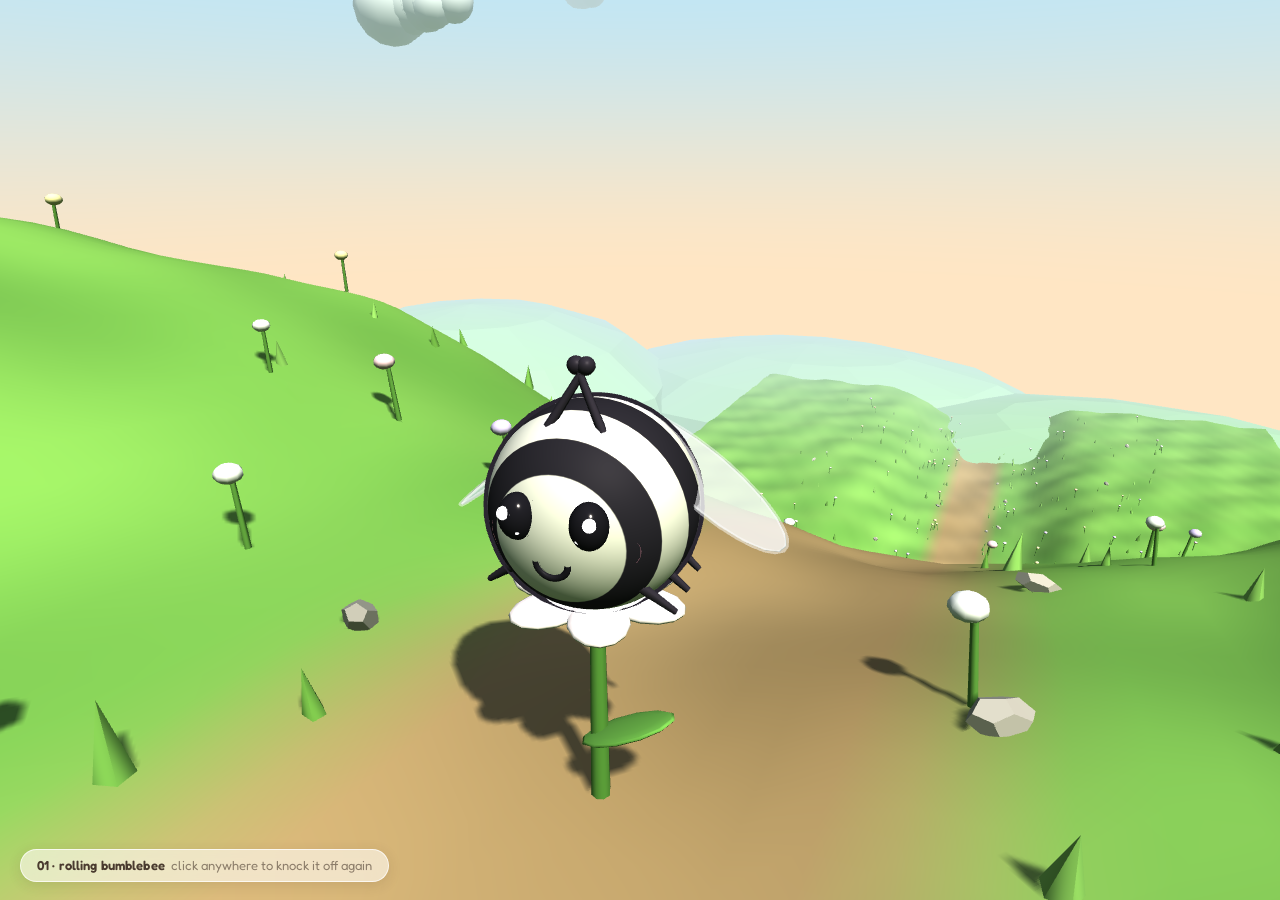
==== mohnatka.html @ faa37a9b "added extension" ====
<!doctype html>
<html lang="en">
<head>
<meta charset="utf-8">
<meta name="viewport" content="width=device-width,initial-scale=1">
<title>Rolling Bumblebee</title>
<link rel="stylesheet" href="https://fonts.googleapis.com/css2?family=Fredoka:wght@400;600&display=swap">
<style>
  /* one committed visual world: a sunny meadow. colours are fixed, not themed. */
  :root{
    --sky:#bfe6f6;
    --ink:#4a3b2f;          /* warm bark brown, biased to the meadow's palette */
    --panel:rgba(255,252,244,.62);
    --panel-edge:rgba(255,255,255,.75);
  }
  html,body{height:100%;}
  body{
    margin:0;background:var(--sky);overflow:hidden;
    font-family:"Fredoka",ui-rounded,"Avenir Next Rounded",system-ui,-apple-system,"Segoe UI",sans-serif;
  }
  #stage{position:fixed;inset:0;}
  canvas{display:block;width:100%;height:100%;}
  #fade{position:fixed;inset:0;background:var(--sky);opacity:0;pointer-events:none;}
  #caption{
    position:fixed;left:20px;bottom:18px;color:var(--ink);
    background:var(--panel);border:1px solid var(--panel-edge);
    -webkit-backdrop-filter:blur(8px);backdrop-filter:blur(8px);
    padding:9px 16px;border-radius:999px;font-size:13px;line-height:1;
    box-shadow:0 3px 14px rgba(60,45,30,.12);user-select:none;
  }
  #caption b{font-weight:600;letter-spacing:.01em;}
  #caption span{opacity:.6;font-weight:400;}
  @media (max-width:560px){
    #caption{font-size:11px;left:12px;bottom:12px;padding:7px 12px;}
    #caption span{display:none;}
  }
</style>
</head>
<body>


<div id="stage"></div>
<div id="fade"></div>
<div id="caption"><b>01 · rolling bumblebee</b> &nbsp;<span>click anywhere to knock it off again</span></div>

<script>/**
 * @license
 * Copyright 2010-2021 Three.js Authors
 * SPDX-License-Identifier: MIT
 */
!function(t,e){"object"==typeof exports&&"undefined"!=typeof module?e(exports):"function"==typeof define&&define.amd?define(["exports"],e):e((t="undefined"!=typeof globalThis?globalThis:t||self).THREE={})}(this,(function(t){"use strict";const e="128",n=100,i=300,r=301,s=302,a=303,o=304,l=306,c=307,h=1e3,u=1001,d=1002,p=1003,m=1004,f=1005,g=1006,v=1007,y=1008,x=1009,_=1012,w=1014,b=1015,M=1016,S=1020,T=1022,E=1023,A=1026,L=1027,R=33776,C=33777,P=33778,D=33779,I=35840,N=35841,B=35842,z=35843,F=37492,O=37496,H=2300,G=2301,U=2302,k=2400,V=2401,W=2402,j=2500,q=2501,X=3e3,Y=3001,Z=3007,J=3002,Q=3004,K=3005,$=3006,tt=7680,et=35044,nt=35048,it="300 es";class rt{addEventListener(t,e){void 0===this._listeners&&(this._listeners={});const n=this._listeners;void 0===n[t]&&(n[t]=[]),-1===n[t].indexOf(e)&&n[t].push(e)}hasEventListener(t,e){if(void 0===this._listeners)return!1;const n=this._listeners;return void 0!==n[t]&&-1!==n[t].indexOf(e)}removeEventListener(t,e){if(void 0===this._listeners)return;const n=this._listeners[t];if(void 0!==n){const t=n.indexOf(e);-1!==t&&n.splice(t,1)}}dispatchEvent(t){if(void 0===this._listeners)return;const e=this._listeners[t.type];if(void 0!==e){t.target=this;const n=e.slice(0);for(let e=0,i=n.length;e<i;e++)n[e].call(this,t);t.target=null}}}const st=[];for(let t=0;t<256;t++)st[t]=(t<16?"0":"")+t.toString(16);let at=1234567;const ot=Math.PI/180,lt=180/Math.PI;function ct(){const t=4294967295*Math.random()|0,e=4294967295*Math.random()|0,n=4294967295*Math.random()|0,i=4294967295*Math.random()|0;return(st[255&t]+st[t>>8&255]+st[t>>16&255]+st[t>>24&255]+"-"+st[255&e]+st[e>>8&255]+"-"+st[e>>16&15|64]+st[e>>24&255]+"-"+st[63&n|128]+st[n>>8&255]+"-"+st[n>>16&255]+st[n>>24&255]+st[255&i]+st[i>>8&255]+st[i>>16&255]+st[i>>24&255]).toUpperCase()}function ht(t,e,n){return Math.max(e,Math.min(n,t))}function ut(t,e){return(t%e+e)%e}function dt(t,e,n){return(1-n)*t+n*e}function pt(t){return 0==(t&t-1)&&0!==t}function mt(t){return Math.pow(2,Math.ceil(Math.log(t)/Math.LN2))}function ft(t){return Math.pow(2,Math.floor(Math.log(t)/Math.LN2))}var gt=Object.freeze({__proto__:null,DEG2RAD:ot,RAD2DEG:lt,generateUUID:ct,clamp:ht,euclideanModulo:ut,mapLinear:function(t,e,n,i,r){return i+(t-e)*(r-i)/(n-e)},inverseLerp:function(t,e,n){return t!==e?(n-t)/(e-t):0},lerp:dt,damp:function(t,e,n,i){return dt(t,e,1-Math.exp(-n*i))},pingpong:function(t,e=1){return e-Math.abs(ut(t,2*e)-e)},smoothstep:function(t,e,n){return t<=e?0:t>=n?1:(t=(t-e)/(n-e))*t*(3-2*t)},smootherstep:function(t,e,n){return t<=e?0:t>=n?1:(t=(t-e)/(n-e))*t*t*(t*(6*t-15)+10)},randInt:function(t,e){return t+Math.floor(Math.random()*(e-t+1))},randFloat:function(t,e){return t+Math.random()*(e-t)},randFloatSpread:function(t){return t*(.5-Math.random())},seededRandom:function(t){return void 0!==t&&(at=t%2147483647),at=16807*at%2147483647,(at-1)/2147483646},degToRad:function(t){return t*ot},radToDeg:function(t){return t*lt},isPowerOfTwo:pt,ceilPowerOfTwo:mt,floorPowerOfTwo:ft,setQuaternionFromProperEuler:function(t,e,n,i,r){const s=Math.cos,a=Math.sin,o=s(n/2),l=a(n/2),c=s((e+i)/2),h=a((e+i)/2),u=s((e-i)/2),d=a((e-i)/2),p=s((i-e)/2),m=a((i-e)/2);switch(r){case"XYX":t.set(o*h,l*u,l*d,o*c);break;case"YZY":t.set(l*d,o*h,l*u,o*c);break;case"ZXZ":t.set(l*u,l*d,o*h,o*c);break;case"XZX":t.set(o*h,l*m,l*p,o*c);break;case"YXY":t.set(l*p,o*h,l*m,o*c);break;case"ZYZ":t.set(l*m,l*p,o*h,o*c);break;default:console.warn("THREE.MathUtils: .setQuaternionFromProperEuler() encountered an unknown order: "+r)}}});class vt{constructor(t=0,e=0){this.x=t,this.y=e}get width(){return this.x}set width(t){this.x=t}get height(){return this.y}set height(t){this.y=t}set(t,e){return this.x=t,this.y=e,this}setScalar(t){return this.x=t,this.y=t,this}setX(t){return this.x=t,this}setY(t){return this.y=t,this}setComponent(t,e){switch(t){case 0:this.x=e;break;case 1:this.y=e;break;default:throw new Error("index is out of range: "+t)}return this}getComponent(t){switch(t){case 0:return this.x;case 1:return this.y;default:throw new Error("index is out of range: "+t)}}clone(){return new this.constructor(this.x,this.y)}copy(t){return this.x=t.x,this.y=t.y,this}add(t,e){return void 0!==e?(console.warn("THREE.Vector2: .add() now only accepts one argument. Use .addVectors( a, b ) instead."),this.addVectors(t,e)):(this.x+=t.x,this.y+=t.y,this)}addScalar(t){return this.x+=t,this.y+=t,this}addVectors(t,e){return this.x=t.x+e.x,this.y=t.y+e.y,this}addScaledVector(t,e){return this.x+=t.x*e,this.y+=t.y*e,this}sub(t,e){return void 0!==e?(console.warn("THREE.Vector2: .sub() now only accepts one argument. Use .subVectors( a, b ) instead."),this.subVectors(t,e)):(this.x-=t.x,this.y-=t.y,this)}subScalar(t){return this.x-=t,this.y-=t,this}subVectors(t,e){return this.x=t.x-e.x,this.y=t.y-e.y,this}multiply(t){return this.x*=t.x,this.y*=t.y,this}multiplyScalar(t){return this.x*=t,this.y*=t,this}divide(t){return this.x/=t.x,this.y/=t.y,this}divideScalar(t){return this.multiplyScalar(1/t)}applyMatrix3(t){const e=this.x,n=this.y,i=t.elements;return this.x=i[0]*e+i[3]*n+i[6],this.y=i[1]*e+i[4]*n+i[7],this}min(t){return this.x=Math.min(this.x,t.x),this.y=Math.min(this.y,t.y),this}max(t){return this.x=Math.max(this.x,t.x),this.y=Math.max(this.y,t.y),this}clamp(t,e){return this.x=Math.max(t.x,Math.min(e.x,this.x)),this.y=Math.max(t.y,Math.min(e.y,this.y)),this}clampScalar(t,e){return this.x=Math.max(t,Math.min(e,this.x)),this.y=Math.max(t,Math.min(e,this.y)),this}clampLength(t,e){const n=this.length();return this.divideScalar(n||1).multiplyScalar(Math.max(t,Math.min(e,n)))}floor(){return this.x=Math.floor(this.x),this.y=Math.floor(this.y),this}ceil(){return this.x=Math.ceil(this.x),this.y=Math.ceil(this.y),this}round(){return this.x=Math.round(this.x),this.y=Math.round(this.y),this}roundToZero(){return this.x=this.x<0?Math.ceil(this.x):Math.floor(this.x),this.y=this.y<0?Math.ceil(this.y):Math.floor(this.y),this}negate(){return this.x=-this.x,this.y=-this.y,this}dot(t){return this.x*t.x+this.y*t.y}cross(t){return this.x*t.y-this.y*t.x}lengthSq(){return this.x*this.x+this.y*this.y}length(){return Math.sqrt(this.x*this.x+this.y*this.y)}manhattanLength(){return Math.abs(this.x)+Math.abs(this.y)}normalize(){return this.divideScalar(this.length()||1)}angle(){return Math.atan2(-this.y,-this.x)+Math.PI}distanceTo(t){return Math.sqrt(this.distanceToSquared(t))}distanceToSquared(t){const e=this.x-t.x,n=this.y-t.y;return e*e+n*n}manhattanDistanceTo(t){return Math.abs(this.x-t.x)+Math.abs(this.y-t.y)}setLength(t){return this.normalize().multiplyScalar(t)}lerp(t,e){return this.x+=(t.x-this.x)*e,this.y+=(t.y-this.y)*e,this}lerpVectors(t,e,n){return this.x=t.x+(e.x-t.x)*n,this.y=t.y+(e.y-t.y)*n,this}equals(t){return t.x===this.x&&t.y===this.y}fromArray(t,e=0){return this.x=t[e],this.y=t[e+1],this}toArray(t=[],e=0){return t[e]=this.x,t[e+1]=this.y,t}fromBufferAttribute(t,e,n){return void 0!==n&&console.warn("THREE.Vector2: offset has been removed from .fromBufferAttribute()."),this.x=t.getX(e),this.y=t.getY(e),this}rotateAround(t,e){const n=Math.cos(e),i=Math.sin(e),r=this.x-t.x,s=this.y-t.y;return this.x=r*n-s*i+t.x,this.y=r*i+s*n+t.y,this}random(){return this.x=Math.random(),this.y=Math.random(),this}}vt.prototype.isVector2=!0;class yt{constructor(){this.elements=[1,0,0,0,1,0,0,0,1],arguments.length>0&&console.error("THREE.Matrix3: the constructor no longer reads arguments. use .set() instead.")}set(t,e,n,i,r,s,a,o,l){const c=this.elements;return c[0]=t,c[1]=i,c[2]=a,c[3]=e,c[4]=r,c[5]=o,c[6]=n,c[7]=s,c[8]=l,this}identity(){return this.set(1,0,0,0,1,0,0,0,1),this}copy(t){const e=this.elements,n=t.elements;return e[0]=n[0],e[1]=n[1],e[2]=n[2],e[3]=n[3],e[4]=n[4],e[5]=n[5],e[6]=n[6],e[7]=n[7],e[8]=n[8],this}extractBasis(t,e,n){return t.setFromMatrix3Column(this,0),e.setFromMatrix3Column(this,1),n.setFromMatrix3Column(this,2),this}setFromMatrix4(t){const e=t.elements;return this.set(e[0],e[4],e[8],e[1],e[5],e[9],e[2],e[6],e[10]),this}multiply(t){return this.multiplyMatrices(this,t)}premultiply(t){return this.multiplyMatrices(t,this)}multiplyMatrices(t,e){const n=t.elements,i=e.elements,r=this.elements,s=n[0],a=n[3],o=n[6],l=n[1],c=n[4],h=n[7],u=n[2],d=n[5],p=n[8],m=i[0],f=i[3],g=i[6],v=i[1],y=i[4],x=i[7],_=i[2],w=i[5],b=i[8];return r[0]=s*m+a*v+o*_,r[3]=s*f+a*y+o*w,r[6]=s*g+a*x+o*b,r[1]=l*m+c*v+h*_,r[4]=l*f+c*y+h*w,r[7]=l*g+c*x+h*b,r[2]=u*m+d*v+p*_,r[5]=u*f+d*y+p*w,r[8]=u*g+d*x+p*b,this}multiplyScalar(t){const e=this.elements;return e[0]*=t,e[3]*=t,e[6]*=t,e[1]*=t,e[4]*=t,e[7]*=t,e[2]*=t,e[5]*=t,e[8]*=t,this}determinant(){const t=this.elements,e=t[0],n=t[1],i=t[2],r=t[3],s=t[4],a=t[5],o=t[6],l=t[7],c=t[8];return e*s*c-e*a*l-n*r*c+n*a*o+i*r*l-i*s*o}invert(){const t=this.elements,e=t[0],n=t[1],i=t[2],r=t[3],s=t[4],a=t[5],o=t[6],l=t[7],c=t[8],h=c*s-a*l,u=a*o-c*r,d=l*r-s*o,p=e*h+n*u+i*d;if(0===p)return this.set(0,0,0,0,0,0,0,0,0);const m=1/p;return t[0]=h*m,t[1]=(i*l-c*n)*m,t[2]=(a*n-i*s)*m,t[3]=u*m,t[4]=(c*e-i*o)*m,t[5]=(i*r-a*e)*m,t[6]=d*m,t[7]=(n*o-l*e)*m,t[8]=(s*e-n*r)*m,this}transpose(){let t;const e=this.elements;return t=e[1],e[1]=e[3],e[3]=t,t=e[2],e[2]=e[6],e[6]=t,t=e[5],e[5]=e[7],e[7]=t,this}getNormalMatrix(t){return this.setFromMatrix4(t).invert().transpose()}transposeIntoArray(t){const e=this.elements;return t[0]=e[0],t[1]=e[3],t[2]=e[6],t[3]=e[1],t[4]=e[4],t[5]=e[7],t[6]=e[2],t[7]=e[5],t[8]=e[8],this}setUvTransform(t,e,n,i,r,s,a){const o=Math.cos(r),l=Math.sin(r);return this.set(n*o,n*l,-n*(o*s+l*a)+s+t,-i*l,i*o,-i*(-l*s+o*a)+a+e,0,0,1),this}scale(t,e){const n=this.elements;return n[0]*=t,n[3]*=t,n[6]*=t,n[1]*=e,n[4]*=e,n[7]*=e,this}rotate(t){const e=Math.cos(t),n=Math.sin(t),i=this.elements,r=i[0],s=i[3],a=i[6],o=i[1],l=i[4],c=i[7];return i[0]=e*r+n*o,i[3]=e*s+n*l,i[6]=e*a+n*c,i[1]=-n*r+e*o,i[4]=-n*s+e*l,i[7]=-n*a+e*c,this}translate(t,e){const n=this.elements;return n[0]+=t*n[2],n[3]+=t*n[5],n[6]+=t*n[8],n[1]+=e*n[2],n[4]+=e*n[5],n[7]+=e*n[8],this}equals(t){const e=this.elements,n=t.elements;for(let t=0;t<9;t++)if(e[t]!==n[t])return!1;return!0}fromArray(t,e=0){for(let n=0;n<9;n++)this.elements[n]=t[n+e];return this}toArray(t=[],e=0){const n=this.elements;return t[e]=n[0],t[e+1]=n[1],t[e+2]=n[2],t[e+3]=n[3],t[e+4]=n[4],t[e+5]=n[5],t[e+6]=n[6],t[e+7]=n[7],t[e+8]=n[8],t}clone(){return(new this.constructor).fromArray(this.elements)}}let xt;yt.prototype.isMatrix3=!0;class _t{static getDataURL(t){if(/^data:/i.test(t.src))return t.src;if("undefined"==typeof HTMLCanvasElement)return t.src;let e;if(t instanceof HTMLCanvasElement)e=t;else{void 0===xt&&(xt=document.createElementNS("http://www.w3.org/1999/xhtml","canvas")),xt.width=t.width,xt.height=t.height;const n=xt.getContext("2d");t instanceof ImageData?n.putImageData(t,0,0):n.drawImage(t,0,0,t.width,t.height),e=xt}return e.width>2048||e.height>2048?(console.warn("THREE.ImageUtils.getDataURL: Image converted to jpg for performance reasons",t),e.toDataURL("image/jpeg",.6)):e.toDataURL("image/png")}}let wt=0;class bt extends rt{constructor(t=bt.DEFAULT_IMAGE,e=bt.DEFAULT_MAPPING,n=1001,i=1001,r=1006,s=1008,a=1023,o=1009,l=1,c=3e3){super(),Object.defineProperty(this,"id",{value:wt++}),this.uuid=ct(),this.name="",this.image=t,this.mipmaps=[],this.mapping=e,this.wrapS=n,this.wrapT=i,this.magFilter=r,this.minFilter=s,this.anisotropy=l,this.format=a,this.internalFormat=null,this.type=o,this.offset=new vt(0,0),this.repeat=new vt(1,1),this.center=new vt(0,0),this.rotation=0,this.matrixAutoUpdate=!0,this.matrix=new yt,this.generateMipmaps=!0,this.premultiplyAlpha=!1,this.flipY=!0,this.unpackAlignment=4,this.encoding=c,this.version=0,this.onUpdate=null}updateMatrix(){this.matrix.setUvTransform(this.offset.x,this.offset.y,this.repeat.x,this.repeat.y,this.rotation,this.center.x,this.center.y)}clone(){return(new this.constructor).copy(this)}copy(t){return this.name=t.name,this.image=t.image,this.mipmaps=t.mipmaps.slice(0),this.mapping=t.mapping,this.wrapS=t.wrapS,this.wrapT=t.wrapT,this.magFilter=t.magFilter,this.minFilter=t.minFilter,this.anisotropy=t.anisotropy,this.format=t.format,this.internalFormat=t.internalFormat,this.type=t.type,this.offset.copy(t.offset),this.repeat.copy(t.repeat),this.center.copy(t.center),this.rotation=t.rotation,this.matrixAutoUpdate=t.matrixAutoUpdate,this.matrix.copy(t.matrix),this.generateMipmaps=t.generateMipmaps,this.premultiplyAlpha=t.premultiplyAlpha,this.flipY=t.flipY,this.unpackAlignment=t.unpackAlignment,this.encoding=t.encoding,this}toJSON(t){const e=void 0===t||"string"==typeof t;if(!e&&void 0!==t.textures[this.uuid])return t.textures[this.uuid];const n={metadata:{version:4.5,type:"Texture",generator:"Texture.toJSON"},uuid:this.uuid,name:this.name,mapping:this.mapping,repeat:[this.repeat.x,this.repeat.y],offset:[this.offset.x,this.offset.y],center:[this.center.x,this.center.y],rotation:this.rotation,wrap:[this.wrapS,this.wrapT],format:this.format,type:this.type,encoding:this.encoding,minFilter:this.minFilter,magFilter:this.magFilter,anisotropy:this.anisotropy,flipY:this.flipY,premultiplyAlpha:this.premultiplyAlpha,unpackAlignment:this.unpackAlignment};if(void 0!==this.image){const i=this.image;if(void 0===i.uuid&&(i.uuid=ct()),!e&&void 0===t.images[i.uuid]){let e;if(Array.isArray(i)){e=[];for(let t=0,n=i.length;t<n;t++)i[t].isDataTexture?e.push(Mt(i[t].image)):e.push(Mt(i[t]))}else e=Mt(i);t.images[i.uuid]={uuid:i.uuid,url:e}}n.image=i.uuid}return e||(t.textures[this.uuid]=n),n}dispose(){this.dispatchEvent({type:"dispose"})}transformUv(t){if(this.mapping!==i)return t;if(t.applyMatrix3(this.matrix),t.x<0||t.x>1)switch(this.wrapS){case h:t.x=t.x-Math.floor(t.x);break;case u:t.x=t.x<0?0:1;break;case d:1===Math.abs(Math.floor(t.x)%2)?t.x=Math.ceil(t.x)-t.x:t.x=t.x-Math.floor(t.x)}if(t.y<0||t.y>1)switch(this.wrapT){case h:t.y=t.y-Math.floor(t.y);break;case u:t.y=t.y<0?0:1;break;case d:1===Math.abs(Math.floor(t.y)%2)?t.y=Math.ceil(t.y)-t.y:t.y=t.y-Math.floor(t.y)}return this.flipY&&(t.y=1-t.y),t}set needsUpdate(t){!0===t&&this.version++}}function Mt(t){return"undefined"!=typeof HTMLImageElement&&t instanceof HTMLImageElement||"undefined"!=typeof HTMLCanvasElement&&t instanceof HTMLCanvasElement||"undefined"!=typeof ImageBitmap&&t instanceof ImageBitmap?_t.getDataURL(t):t.data?{data:Array.prototype.slice.call(t.data),width:t.width,height:t.height,type:t.data.constructor.name}:(console.warn("THREE.Texture: Unable to serialize Texture."),{})}bt.DEFAULT_IMAGE=void 0,bt.DEFAULT_MAPPING=i,bt.prototype.isTexture=!0;class St{constructor(t=0,e=0,n=0,i=1){this.x=t,this.y=e,this.z=n,this.w=i}get width(){return this.z}set width(t){this.z=t}get height(){return this.w}set height(t){this.w=t}set(t,e,n,i){return this.x=t,this.y=e,this.z=n,this.w=i,this}setScalar(t){return this.x=t,this.y=t,this.z=t,this.w=t,this}setX(t){return this.x=t,this}setY(t){return this.y=t,this}setZ(t){return this.z=t,this}setW(t){return this.w=t,this}setComponent(t,e){switch(t){case 0:this.x=e;break;case 1:this.y=e;break;case 2:this.z=e;break;case 3:this.w=e;break;default:throw new Error("index is out of range: "+t)}return this}getComponent(t){switch(t){case 0:return this.x;case 1:return this.y;case 2:return this.z;case 3:return this.w;default:throw new Error("index is out of range: "+t)}}clone(){return new this.constructor(this.x,this.y,this.z,this.w)}copy(t){return this.x=t.x,this.y=t.y,this.z=t.z,this.w=void 0!==t.w?t.w:1,this}add(t,e){return void 0!==e?(console.warn("THREE.Vector4: .add() now only accepts one argument. Use .addVectors( a, b ) instead."),this.addVectors(t,e)):(this.x+=t.x,this.y+=t.y,this.z+=t.z,this.w+=t.w,this)}addScalar(t){return this.x+=t,this.y+=t,this.z+=t,this.w+=t,this}addVectors(t,e){return this.x=t.x+e.x,this.y=t.y+e.y,this.z=t.z+e.z,this.w=t.w+e.w,this}addScaledVector(t,e){return this.x+=t.x*e,this.y+=t.y*e,this.z+=t.z*e,this.w+=t.w*e,this}sub(t,e){return void 0!==e?(console.warn("THREE.Vector4: .sub() now only accepts one argument. Use .subVectors( a, b ) instead."),this.subVectors(t,e)):(this.x-=t.x,this.y-=t.y,this.z-=t.z,this.w-=t.w,this)}subScalar(t){return this.x-=t,this.y-=t,this.z-=t,this.w-=t,this}subVectors(t,e){return this.x=t.x-e.x,this.y=t.y-e.y,this.z=t.z-e.z,this.w=t.w-e.w,this}multiply(t){return this.x*=t.x,this.y*=t.y,this.z*=t.z,this.w*=t.w,this}multiplyScalar(t){return this.x*=t,this.y*=t,this.z*=t,this.w*=t,this}applyMatrix4(t){const e=this.x,n=this.y,i=this.z,r=this.w,s=t.elements;return this.x=s[0]*e+s[4]*n+s[8]*i+s[12]*r,this.y=s[1]*e+s[5]*n+s[9]*i+s[13]*r,this.z=s[2]*e+s[6]*n+s[10]*i+s[14]*r,this.w=s[3]*e+s[7]*n+s[11]*i+s[15]*r,this}divideScalar(t){return this.multiplyScalar(1/t)}setAxisAngleFromQuaternion(t){this.w=2*Math.acos(t.w);const e=Math.sqrt(1-t.w*t.w);return e<1e-4?(this.x=1,this.y=0,this.z=0):(this.x=t.x/e,this.y=t.y/e,this.z=t.z/e),this}setAxisAngleFromRotationMatrix(t){let e,n,i,r;const s=.01,a=.1,o=t.elements,l=o[0],c=o[4],h=o[8],u=o[1],d=o[5],p=o[9],m=o[2],f=o[6],g=o[10];if(Math.abs(c-u)<s&&Math.abs(h-m)<s&&Math.abs(p-f)<s){if(Math.abs(c+u)<a&&Math.abs(h+m)<a&&Math.abs(p+f)<a&&Math.abs(l+d+g-3)<a)return this.set(1,0,0,0),this;e=Math.PI;const t=(l+1)/2,o=(d+1)/2,v=(g+1)/2,y=(c+u)/4,x=(h+m)/4,_=(p+f)/4;return t>o&&t>v?t<s?(n=0,i=.707106781,r=.707106781):(n=Math.sqrt(t),i=y/n,r=x/n):o>v?o<s?(n=.707106781,i=0,r=.707106781):(i=Math.sqrt(o),n=y/i,r=_/i):v<s?(n=.707106781,i=.707106781,r=0):(r=Math.sqrt(v),n=x/r,i=_/r),this.set(n,i,r,e),this}let v=Math.sqrt((f-p)*(f-p)+(h-m)*(h-m)+(u-c)*(u-c));return Math.abs(v)<.001&&(v=1),this.x=(f-p)/v,this.y=(h-m)/v,this.z=(u-c)/v,this.w=Math.acos((l+d+g-1)/2),this}min(t){return this.x=Math.min(this.x,t.x),this.y=Math.min(this.y,t.y),this.z=Math.min(this.z,t.z),this.w=Math.min(this.w,t.w),this}max(t){return this.x=Math.max(this.x,t.x),this.y=Math.max(this.y,t.y),this.z=Math.max(this.z,t.z),this.w=Math.max(this.w,t.w),this}clamp(t,e){return this.x=Math.max(t.x,Math.min(e.x,this.x)),this.y=Math.max(t.y,Math.min(e.y,this.y)),this.z=Math.max(t.z,Math.min(e.z,this.z)),this.w=Math.max(t.w,Math.min(e.w,this.w)),this}clampScalar(t,e){return this.x=Math.max(t,Math.min(e,this.x)),this.y=Math.max(t,Math.min(e,this.y)),this.z=Math.max(t,Math.min(e,this.z)),this.w=Math.max(t,Math.min(e,this.w)),this}clampLength(t,e){const n=this.length();return this.divideScalar(n||1).multiplyScalar(Math.max(t,Math.min(e,n)))}floor(){return this.x=Math.floor(this.x),this.y=Math.floor(this.y),this.z=Math.floor(this.z),this.w=Math.floor(this.w),this}ceil(){return this.x=Math.ceil(this.x),this.y=Math.ceil(this.y),this.z=Math.ceil(this.z),this.w=Math.ceil(this.w),this}round(){return this.x=Math.round(this.x),this.y=Math.round(this.y),this.z=Math.round(this.z),this.w=Math.round(this.w),this}roundToZero(){return this.x=this.x<0?Math.ceil(this.x):Math.floor(this.x),this.y=this.y<0?Math.ceil(this.y):Math.floor(this.y),this.z=this.z<0?Math.ceil(this.z):Math.floor(this.z),this.w=this.w<0?Math.ceil(this.w):Math.floor(this.w),this}negate(){return this.x=-this.x,this.y=-this.y,this.z=-this.z,this.w=-this.w,this}dot(t){return this.x*t.x+this.y*t.y+this.z*t.z+this.w*t.w}lengthSq(){return this.x*this.x+this.y*this.y+this.z*this.z+this.w*this.w}length(){return Math.sqrt(this.x*this.x+this.y*this.y+this.z*this.z+this.w*this.w)}manhattanLength(){return Math.abs(this.x)+Math.abs(this.y)+Math.abs(this.z)+Math.abs(this.w)}normalize(){return this.divideScalar(this.length()||1)}setLength(t){return this.normalize().multiplyScalar(t)}lerp(t,e){return this.x+=(t.x-this.x)*e,this.y+=(t.y-this.y)*e,this.z+=(t.z-this.z)*e,this.w+=(t.w-this.w)*e,this}lerpVectors(t,e,n){return this.x=t.x+(e.x-t.x)*n,this.y=t.y+(e.y-t.y)*n,this.z=t.z+(e.z-t.z)*n,this.w=t.w+(e.w-t.w)*n,this}equals(t){return t.x===this.x&&t.y===this.y&&t.z===this.z&&t.w===this.w}fromArray(t,e=0){return this.x=t[e],this.y=t[e+1],this.z=t[e+2],this.w=t[e+3],this}toArray(t=[],e=0){return t[e]=this.x,t[e+1]=this.y,t[e+2]=this.z,t[e+3]=this.w,t}fromBufferAttribute(t,e,n){return void 0!==n&&console.warn("THREE.Vector4: offset has been removed from .fromBufferAttribute()."),this.x=t.getX(e),this.y=t.getY(e),this.z=t.getZ(e),this.w=t.getW(e),this}random(){return this.x=Math.random(),this.y=Math.random(),this.z=Math.random(),this.w=Math.random(),this}}St.prototype.isVector4=!0;class Tt extends rt{constructor(t,e,n){super(),this.width=t,this.height=e,this.depth=1,this.scissor=new St(0,0,t,e),this.scissorTest=!1,this.viewport=new St(0,0,t,e),n=n||{},this.texture=new bt(void 0,n.mapping,n.wrapS,n.wrapT,n.magFilter,n.minFilter,n.format,n.type,n.anisotropy,n.encoding),this.texture.image={},this.texture.image.width=t,this.texture.image.height=e,this.texture.image.depth=1,this.texture.generateMipmaps=void 0!==n.generateMipmaps&&n.generateMipmaps,this.texture.minFilter=void 0!==n.minFilter?n.minFilter:g,this.depthBuffer=void 0===n.depthBuffer||n.depthBuffer,this.stencilBuffer=void 0!==n.stencilBuffer&&n.stencilBuffer,this.depthTexture=void 0!==n.depthTexture?n.depthTexture:null}setTexture(t){t.image={width:this.width,height:this.height,depth:this.depth},this.texture=t}setSize(t,e,n=1){this.width===t&&this.height===e&&this.depth===n||(this.width=t,this.height=e,this.depth=n,this.texture.image.width=t,this.texture.image.height=e,this.texture.image.depth=n,this.dispose()),this.viewport.set(0,0,t,e),this.scissor.set(0,0,t,e)}clone(){return(new this.constructor).copy(this)}copy(t){return this.width=t.width,this.height=t.height,this.depth=t.depth,this.viewport.copy(t.viewport),this.texture=t.texture.clone(),this.depthBuffer=t.depthBuffer,this.stencilBuffer=t.stencilBuffer,this.depthTexture=t.depthTexture,this}dispose(){this.dispatchEvent({type:"dispose"})}}Tt.prototype.isWebGLRenderTarget=!0;class Et extends Tt{constructor(t,e,n){super(t,e,n),this.samples=4}copy(t){return super.copy.call(this,t),this.samples=t.samples,this}}Et.prototype.isWebGLMultisampleRenderTarget=!0;class At{constructor(t=0,e=0,n=0,i=1){this._x=t,this._y=e,this._z=n,this._w=i}static slerp(t,e,n,i){return console.warn("THREE.Quaternion: Static .slerp() has been deprecated. Use qm.slerpQuaternions( qa, qb, t ) instead."),n.slerpQuaternions(t,e,i)}static slerpFlat(t,e,n,i,r,s,a){let o=n[i+0],l=n[i+1],c=n[i+2],h=n[i+3];const u=r[s+0],d=r[s+1],p=r[s+2],m=r[s+3];if(0===a)return t[e+0]=o,t[e+1]=l,t[e+2]=c,void(t[e+3]=h);if(1===a)return t[e+0]=u,t[e+1]=d,t[e+2]=p,void(t[e+3]=m);if(h!==m||o!==u||l!==d||c!==p){let t=1-a;const e=o*u+l*d+c*p+h*m,n=e>=0?1:-1,i=1-e*e;if(i>Number.EPSILON){const r=Math.sqrt(i),s=Math.atan2(r,e*n);t=Math.sin(t*s)/r,a=Math.sin(a*s)/r}const r=a*n;if(o=o*t+u*r,l=l*t+d*r,c=c*t+p*r,h=h*t+m*r,t===1-a){const t=1/Math.sqrt(o*o+l*l+c*c+h*h);o*=t,l*=t,c*=t,h*=t}}t[e]=o,t[e+1]=l,t[e+2]=c,t[e+3]=h}static multiplyQuaternionsFlat(t,e,n,i,r,s){const a=n[i],o=n[i+1],l=n[i+2],c=n[i+3],h=r[s],u=r[s+1],d=r[s+2],p=r[s+3];return t[e]=a*p+c*h+o*d-l*u,t[e+1]=o*p+c*u+l*h-a*d,t[e+2]=l*p+c*d+a*u-o*h,t[e+3]=c*p-a*h-o*u-l*d,t}get x(){return this._x}set x(t){this._x=t,this._onChangeCallback()}get y(){return this._y}set y(t){this._y=t,this._onChangeCallback()}get z(){return this._z}set z(t){this._z=t,this._onChangeCallback()}get w(){return this._w}set w(t){this._w=t,this._onChangeCallback()}set(t,e,n,i){return this._x=t,this._y=e,this._z=n,this._w=i,this._onChangeCallback(),this}clone(){return new this.constructor(this._x,this._y,this._z,this._w)}copy(t){return this._x=t.x,this._y=t.y,this._z=t.z,this._w=t.w,this._onChangeCallback(),this}setFromEuler(t,e){if(!t||!t.isEuler)throw new Error("THREE.Quaternion: .setFromEuler() now expects an Euler rotation rather than a Vector3 and order.");const n=t._x,i=t._y,r=t._z,s=t._order,a=Math.cos,o=Math.sin,l=a(n/2),c=a(i/2),h=a(r/2),u=o(n/2),d=o(i/2),p=o(r/2);switch(s){case"XYZ":this._x=u*c*h+l*d*p,this._y=l*d*h-u*c*p,this._z=l*c*p+u*d*h,this._w=l*c*h-u*d*p;break;case"YXZ":this._x=u*c*h+l*d*p,this._y=l*d*h-u*c*p,this._z=l*c*p-u*d*h,this._w=l*c*h+u*d*p;break;case"ZXY":this._x=u*c*h-l*d*p,this._y=l*d*h+u*c*p,this._z=l*c*p+u*d*h,this._w=l*c*h-u*d*p;break;case"ZYX":this._x=u*c*h-l*d*p,this._y=l*d*h+u*c*p,this._z=l*c*p-u*d*h,this._w=l*c*h+u*d*p;break;case"YZX":this._x=u*c*h+l*d*p,this._y=l*d*h+u*c*p,this._z=l*c*p-u*d*h,this._w=l*c*h-u*d*p;break;case"XZY":this._x=u*c*h-l*d*p,this._y=l*d*h-u*c*p,this._z=l*c*p+u*d*h,this._w=l*c*h+u*d*p;break;default:console.warn("THREE.Quaternion: .setFromEuler() encountered an unknown order: "+s)}return!1!==e&&this._onChangeCallback(),this}setFromAxisAngle(t,e){const n=e/2,i=Math.sin(n);return this._x=t.x*i,this._y=t.y*i,this._z=t.z*i,this._w=Math.cos(n),this._onChangeCallback(),this}setFromRotationMatrix(t){const e=t.elements,n=e[0],i=e[4],r=e[8],s=e[1],a=e[5],o=e[9],l=e[2],c=e[6],h=e[10],u=n+a+h;if(u>0){const t=.5/Math.sqrt(u+1);this._w=.25/t,this._x=(c-o)*t,this._y=(r-l)*t,this._z=(s-i)*t}else if(n>a&&n>h){const t=2*Math.sqrt(1+n-a-h);this._w=(c-o)/t,this._x=.25*t,this._y=(i+s)/t,this._z=(r+l)/t}else if(a>h){const t=2*Math.sqrt(1+a-n-h);this._w=(r-l)/t,this._x=(i+s)/t,this._y=.25*t,this._z=(o+c)/t}else{const t=2*Math.sqrt(1+h-n-a);this._w=(s-i)/t,this._x=(r+l)/t,this._y=(o+c)/t,this._z=.25*t}return this._onChangeCallback(),this}setFromUnitVectors(t,e){let n=t.dot(e)+1;return n<Number.EPSILON?(n=0,Math.abs(t.x)>Math.abs(t.z)?(this._x=-t.y,this._y=t.x,this._z=0,this._w=n):(this._x=0,this._y=-t.z,this._z=t.y,this._w=n)):(this._x=t.y*e.z-t.z*e.y,this._y=t.z*e.x-t.x*e.z,this._z=t.x*e.y-t.y*e.x,this._w=n),this.normalize()}angleTo(t){return 2*Math.acos(Math.abs(ht(this.dot(t),-1,1)))}rotateTowards(t,e){const n=this.angleTo(t);if(0===n)return this;const i=Math.min(1,e/n);return this.slerp(t,i),this}identity(){return this.set(0,0,0,1)}invert(){return this.conjugate()}conjugate(){return this._x*=-1,this._y*=-1,this._z*=-1,this._onChangeCallback(),this}dot(t){return this._x*t._x+this._y*t._y+this._z*t._z+this._w*t._w}lengthSq(){return this._x*this._x+this._y*this._y+this._z*this._z+this._w*this._w}length(){return Math.sqrt(this._x*this._x+this._y*this._y+this._z*this._z+this._w*this._w)}normalize(){let t=this.length();return 0===t?(this._x=0,this._y=0,this._z=0,this._w=1):(t=1/t,this._x=this._x*t,this._y=this._y*t,this._z=this._z*t,this._w=this._w*t),this._onChangeCallback(),this}multiply(t,e){return void 0!==e?(console.warn("THREE.Quaternion: .multiply() now only accepts one argument. Use .multiplyQuaternions( a, b ) instead."),this.multiplyQuaternions(t,e)):this.multiplyQuaternions(this,t)}premultiply(t){return this.multiplyQuaternions(t,this)}multiplyQuaternions(t,e){const n=t._x,i=t._y,r=t._z,s=t._w,a=e._x,o=e._y,l=e._z,c=e._w;return this._x=n*c+s*a+i*l-r*o,this._y=i*c+s*o+r*a-n*l,this._z=r*c+s*l+n*o-i*a,this._w=s*c-n*a-i*o-r*l,this._onChangeCallback(),this}slerp(t,e){if(0===e)return this;if(1===e)return this.copy(t);const n=this._x,i=this._y,r=this._z,s=this._w;let a=s*t._w+n*t._x+i*t._y+r*t._z;if(a<0?(this._w=-t._w,this._x=-t._x,this._y=-t._y,this._z=-t._z,a=-a):this.copy(t),a>=1)return this._w=s,this._x=n,this._y=i,this._z=r,this;const o=1-a*a;if(o<=Number.EPSILON){const t=1-e;return this._w=t*s+e*this._w,this._x=t*n+e*this._x,this._y=t*i+e*this._y,this._z=t*r+e*this._z,this.normalize(),this._onChangeCallback(),this}const l=Math.sqrt(o),c=Math.atan2(l,a),h=Math.sin((1-e)*c)/l,u=Math.sin(e*c)/l;return this._w=s*h+this._w*u,this._x=n*h+this._x*u,this._y=i*h+this._y*u,this._z=r*h+this._z*u,this._onChangeCallback(),this}slerpQuaternions(t,e,n){this.copy(t).slerp(e,n)}equals(t){return t._x===this._x&&t._y===this._y&&t._z===this._z&&t._w===this._w}fromArray(t,e=0){return this._x=t[e],this._y=t[e+1],this._z=t[e+2],this._w=t[e+3],this._onChangeCallback(),this}toArray(t=[],e=0){return t[e]=this._x,t[e+1]=this._y,t[e+2]=this._z,t[e+3]=this._w,t}fromBufferAttribute(t,e){return this._x=t.getX(e),this._y=t.getY(e),this._z=t.getZ(e),this._w=t.getW(e),this}_onChange(t){return this._onChangeCallback=t,this}_onChangeCallback(){}}At.prototype.isQuaternion=!0;class Lt{constructor(t=0,e=0,n=0){this.x=t,this.y=e,this.z=n}set(t,e,n){return void 0===n&&(n=this.z),this.x=t,this.y=e,this.z=n,this}setScalar(t){return this.x=t,this.y=t,this.z=t,this}setX(t){return this.x=t,this}setY(t){return this.y=t,this}setZ(t){return this.z=t,this}setComponent(t,e){switch(t){case 0:this.x=e;break;case 1:this.y=e;break;case 2:this.z=e;break;default:throw new Error("index is out of range: "+t)}return this}getComponent(t){switch(t){case 0:return this.x;case 1:return this.y;case 2:return this.z;default:throw new Error("index is out of range: "+t)}}clone(){return new this.constructor(this.x,this.y,this.z)}copy(t){return this.x=t.x,this.y=t.y,this.z=t.z,this}add(t,e){return void 0!==e?(console.warn("THREE.Vector3: .add() now only accepts one argument. Use .addVectors( a, b ) instead."),this.addVectors(t,e)):(this.x+=t.x,this.y+=t.y,this.z+=t.z,this)}addScalar(t){return this.x+=t,this.y+=t,this.z+=t,this}addVectors(t,e){return this.x=t.x+e.x,this.y=t.y+e.y,this.z=t.z+e.z,this}addScaledVector(t,e){return this.x+=t.x*e,this.y+=t.y*e,this.z+=t.z*e,this}sub(t,e){return void 0!==e?(console.warn("THREE.Vector3: .sub() now only accepts one argument. Use .subVectors( a, b ) instead."),this.subVectors(t,e)):(this.x-=t.x,this.y-=t.y,this.z-=t.z,this)}subScalar(t){return this.x-=t,this.y-=t,this.z-=t,this}subVectors(t,e){return this.x=t.x-e.x,this.y=t.y-e.y,this.z=t.z-e.z,this}multiply(t,e){return void 0!==e?(console.warn("THREE.Vector3: .multiply() now only accepts one argument. Use .multiplyVectors( a, b ) instead."),this.multiplyVectors(t,e)):(this.x*=t.x,this.y*=t.y,this.z*=t.z,this)}multiplyScalar(t){return this.x*=t,this.y*=t,this.z*=t,this}multiplyVectors(t,e){return this.x=t.x*e.x,this.y=t.y*e.y,this.z=t.z*e.z,this}applyEuler(t){return t&&t.isEuler||console.error("THREE.Vector3: .applyEuler() now expects an Euler rotation rather than a Vector3 and order."),this.applyQuaternion(Ct.setFromEuler(t))}applyAxisAngle(t,e){return this.applyQuaternion(Ct.setFromAxisAngle(t,e))}applyMatrix3(t){const e=this.x,n=this.y,i=this.z,r=t.elements;return this.x=r[0]*e+r[3]*n+r[6]*i,this.y=r[1]*e+r[4]*n+r[7]*i,this.z=r[2]*e+r[5]*n+r[8]*i,this}applyNormalMatrix(t){return this.applyMatrix3(t).normalize()}applyMatrix4(t){const e=this.x,n=this.y,i=this.z,r=t.elements,s=1/(r[3]*e+r[7]*n+r[11]*i+r[15]);return this.x=(r[0]*e+r[4]*n+r[8]*i+r[12])*s,this.y=(r[1]*e+r[5]*n+r[9]*i+r[13])*s,this.z=(r[2]*e+r[6]*n+r[10]*i+r[14])*s,this}applyQuaternion(t){const e=this.x,n=this.y,i=this.z,r=t.x,s=t.y,a=t.z,o=t.w,l=o*e+s*i-a*n,c=o*n+a*e-r*i,h=o*i+r*n-s*e,u=-r*e-s*n-a*i;return this.x=l*o+u*-r+c*-a-h*-s,this.y=c*o+u*-s+h*-r-l*-a,this.z=h*o+u*-a+l*-s-c*-r,this}project(t){return this.applyMatrix4(t.matrixWorldInverse).applyMatrix4(t.projectionMatrix)}unproject(t){return this.applyMatrix4(t.projectionMatrixInverse).applyMatrix4(t.matrixWorld)}transformDirection(t){const e=this.x,n=this.y,i=this.z,r=t.elements;return this.x=r[0]*e+r[4]*n+r[8]*i,this.y=r[1]*e+r[5]*n+r[9]*i,this.z=r[2]*e+r[6]*n+r[10]*i,this.normalize()}divide(t){return this.x/=t.x,this.y/=t.y,this.z/=t.z,this}divideScalar(t){return this.multiplyScalar(1/t)}min(t){return this.x=Math.min(this.x,t.x),this.y=Math.min(this.y,t.y),this.z=Math.min(this.z,t.z),this}max(t){return this.x=Math.max(this.x,t.x),this.y=Math.max(this.y,t.y),this.z=Math.max(this.z,t.z),this}clamp(t,e){return this.x=Math.max(t.x,Math.min(e.x,this.x)),this.y=Math.max(t.y,Math.min(e.y,this.y)),this.z=Math.max(t.z,Math.min(e.z,this.z)),this}clampScalar(t,e){return this.x=Math.max(t,Math.min(e,this.x)),this.y=Math.max(t,Math.min(e,this.y)),this.z=Math.max(t,Math.min(e,this.z)),this}clampLength(t,e){const n=this.length();return this.divideScalar(n||1).multiplyScalar(Math.max(t,Math.min(e,n)))}floor(){return this.x=Math.floor(this.x),this.y=Math.floor(this.y),this.z=Math.floor(this.z),this}ceil(){return this.x=Math.ceil(this.x),this.y=Math.ceil(this.y),this.z=Math.ceil(this.z),this}round(){return this.x=Math.round(this.x),this.y=Math.round(this.y),this.z=Math.round(this.z),this}roundToZero(){return this.x=this.x<0?Math.ceil(this.x):Math.floor(this.x),this.y=this.y<0?Math.ceil(this.y):Math.floor(this.y),this.z=this.z<0?Math.ceil(this.z):Math.floor(this.z),this}negate(){return this.x=-this.x,this.y=-this.y,this.z=-this.z,this}dot(t){return this.x*t.x+this.y*t.y+this.z*t.z}lengthSq(){return this.x*this.x+this.y*this.y+this.z*this.z}length(){return Math.sqrt(this.x*this.x+this.y*this.y+this.z*this.z)}manhattanLength(){return Math.abs(this.x)+Math.abs(this.y)+Math.abs(this.z)}normalize(){return this.divideScalar(this.length()||1)}setLength(t){return this.normalize().multiplyScalar(t)}lerp(t,e){return this.x+=(t.x-this.x)*e,this.y+=(t.y-this.y)*e,this.z+=(t.z-this.z)*e,this}lerpVectors(t,e,n){return this.x=t.x+(e.x-t.x)*n,this.y=t.y+(e.y-t.y)*n,this.z=t.z+(e.z-t.z)*n,this}cross(t,e){return void 0!==e?(console.warn("THREE.Vector3: .cross() now only accepts one argument. Use .crossVectors( a, b ) instead."),this.crossVectors(t,e)):this.crossVectors(this,t)}crossVectors(t,e){const n=t.x,i=t.y,r=t.z,s=e.x,a=e.y,o=e.z;return this.x=i*o-r*a,this.y=r*s-n*o,this.z=n*a-i*s,this}projectOnVector(t){const e=t.lengthSq();if(0===e)return this.set(0,0,0);const n=t.dot(this)/e;return this.copy(t).multiplyScalar(n)}projectOnPlane(t){return Rt.copy(this).projectOnVector(t),this.sub(Rt)}reflect(t){return this.sub(Rt.copy(t).multiplyScalar(2*this.dot(t)))}angleTo(t){const e=Math.sqrt(this.lengthSq()*t.lengthSq());if(0===e)return Math.PI/2;const n=this.dot(t)/e;return Math.acos(ht(n,-1,1))}distanceTo(t){return Math.sqrt(this.distanceToSquared(t))}distanceToSquared(t){const e=this.x-t.x,n=this.y-t.y,i=this.z-t.z;return e*e+n*n+i*i}manhattanDistanceTo(t){return Math.abs(this.x-t.x)+Math.abs(this.y-t.y)+Math.abs(this.z-t.z)}setFromSpherical(t){return this.setFromSphericalCoords(t.radius,t.phi,t.theta)}setFromSphericalCoords(t,e,n){const i=Math.sin(e)*t;return this.x=i*Math.sin(n),this.y=Math.cos(e)*t,this.z=i*Math.cos(n),this}setFromCylindrical(t){return this.setFromCylindricalCoords(t.radius,t.theta,t.y)}setFromCylindricalCoords(t,e,n){return this.x=t*Math.sin(e),this.y=n,this.z=t*Math.cos(e),this}setFromMatrixPosition(t){const e=t.elements;return this.x=e[12],this.y=e[13],this.z=e[14],this}setFromMatrixScale(t){const e=this.setFromMatrixColumn(t,0).length(),n=this.setFromMatrixColumn(t,1).length(),i=this.setFromMatrixColumn(t,2).length();return this.x=e,this.y=n,this.z=i,this}setFromMatrixColumn(t,e){return this.fromArray(t.elements,4*e)}setFromMatrix3Column(t,e){return this.fromArray(t.elements,3*e)}equals(t){return t.x===this.x&&t.y===this.y&&t.z===this.z}fromArray(t,e=0){return this.x=t[e],this.y=t[e+1],this.z=t[e+2],this}toArray(t=[],e=0){return t[e]=this.x,t[e+1]=this.y,t[e+2]=this.z,t}fromBufferAttribute(t,e,n){return void 0!==n&&console.warn("THREE.Vector3: offset has been removed from .fromBufferAttribute()."),this.x=t.getX(e),this.y=t.getY(e),this.z=t.getZ(e),this}random(){return this.x=Math.random(),this.y=Math.random(),this.z=Math.random(),this}}Lt.prototype.isVector3=!0;const Rt=new Lt,Ct=new At;class Pt{constructor(t=new Lt(1/0,1/0,1/0),e=new Lt(-1/0,-1/0,-1/0)){this.min=t,this.max=e}set(t,e){return this.min.copy(t),this.max.copy(e),this}setFromArray(t){let e=1/0,n=1/0,i=1/0,r=-1/0,s=-1/0,a=-1/0;for(let o=0,l=t.length;o<l;o+=3){const l=t[o],c=t[o+1],h=t[o+2];l<e&&(e=l),c<n&&(n=c),h<i&&(i=h),l>r&&(r=l),c>s&&(s=c),h>a&&(a=h)}return this.min.set(e,n,i),this.max.set(r,s,a),this}setFromBufferAttribute(t){let e=1/0,n=1/0,i=1/0,r=-1/0,s=-1/0,a=-1/0;for(let o=0,l=t.count;o<l;o++){const l=t.getX(o),c=t.getY(o),h=t.getZ(o);l<e&&(e=l),c<n&&(n=c),h<i&&(i=h),l>r&&(r=l),c>s&&(s=c),h>a&&(a=h)}return this.min.set(e,n,i),this.max.set(r,s,a),this}setFromPoints(t){this.makeEmpty();for(let e=0,n=t.length;e<n;e++)this.expandByPoint(t[e]);return this}setFromCenterAndSize(t,e){const n=It.copy(e).multiplyScalar(.5);return this.min.copy(t).sub(n),this.max.copy(t).add(n),this}setFromObject(t){return this.makeEmpty(),this.expandByObject(t)}clone(){return(new this.constructor).copy(this)}copy(t){return this.min.copy(t.min),this.max.copy(t.max),this}makeEmpty(){return this.min.x=this.min.y=this.min.z=1/0,this.max.x=this.max.y=this.max.z=-1/0,this}isEmpty(){return this.max.x<this.min.x||this.max.y<this.min.y||this.max.z<this.min.z}getCenter(t){return void 0===t&&(console.warn("THREE.Box3: .getCenter() target is now required"),t=new Lt),this.isEmpty()?t.set(0,0,0):t.addVectors(this.min,this.max).multiplyScalar(.5)}getSize(t){return void 0===t&&(console.warn("THREE.Box3: .getSize() target is now required"),t=new Lt),this.isEmpty()?t.set(0,0,0):t.subVectors(this.max,this.min)}expandByPoint(t){return this.min.min(t),this.max.max(t),this}expandByVector(t){return this.min.sub(t),this.max.add(t),this}expandByScalar(t){return this.min.addScalar(-t),this.max.addScalar(t),this}expandByObject(t){t.updateWorldMatrix(!1,!1);const e=t.geometry;void 0!==e&&(null===e.boundingBox&&e.computeBoundingBox(),Nt.copy(e.boundingBox),Nt.applyMatrix4(t.matrixWorld),this.union(Nt));const n=t.children;for(let t=0,e=n.length;t<e;t++)this.expandByObject(n[t]);return this}containsPoint(t){return!(t.x<this.min.x||t.x>this.max.x||t.y<this.min.y||t.y>this.max.y||t.z<this.min.z||t.z>this.max.z)}containsBox(t){return this.min.x<=t.min.x&&t.max.x<=this.max.x&&this.min.y<=t.min.y&&t.max.y<=this.max.y&&this.min.z<=t.min.z&&t.max.z<=this.max.z}getParameter(t,e){return void 0===e&&(console.warn("THREE.Box3: .getParameter() target is now required"),e=new Lt),e.set((t.x-this.min.x)/(this.max.x-this.min.x),(t.y-this.min.y)/(this.max.y-this.min.y),(t.z-this.min.z)/(this.max.z-this.min.z))}intersectsBox(t){return!(t.max.x<this.min.x||t.min.x>this.max.x||t.max.y<this.min.y||t.min.y>this.max.y||t.max.z<this.min.z||t.min.z>this.max.z)}intersectsSphere(t){return this.clampPoint(t.center,It),It.distanceToSquared(t.center)<=t.radius*t.radius}intersectsPlane(t){let e,n;return t.normal.x>0?(e=t.normal.x*this.min.x,n=t.normal.x*this.max.x):(e=t.normal.x*this.max.x,n=t.normal.x*this.min.x),t.normal.y>0?(e+=t.normal.y*this.min.y,n+=t.normal.y*this.max.y):(e+=t.normal.y*this.max.y,n+=t.normal.y*this.min.y),t.normal.z>0?(e+=t.normal.z*this.min.z,n+=t.normal.z*this.max.z):(e+=t.normal.z*this.max.z,n+=t.normal.z*this.min.z),e<=-t.constant&&n>=-t.constant}intersectsTriangle(t){if(this.isEmpty())return!1;this.getCenter(Ut),kt.subVectors(this.max,Ut),Bt.subVectors(t.a,Ut),zt.subVectors(t.b,Ut),Ft.subVectors(t.c,Ut),Ot.subVectors(zt,Bt),Ht.subVectors(Ft,zt),Gt.subVectors(Bt,Ft);let e=[0,-Ot.z,Ot.y,0,-Ht.z,Ht.y,0,-Gt.z,Gt.y,Ot.z,0,-Ot.x,Ht.z,0,-Ht.x,Gt.z,0,-Gt.x,-Ot.y,Ot.x,0,-Ht.y,Ht.x,0,-Gt.y,Gt.x,0];return!!jt(e,Bt,zt,Ft,kt)&&(e=[1,0,0,0,1,0,0,0,1],!!jt(e,Bt,zt,Ft,kt)&&(Vt.crossVectors(Ot,Ht),e=[Vt.x,Vt.y,Vt.z],jt(e,Bt,zt,Ft,kt)))}clampPoint(t,e){return void 0===e&&(console.warn("THREE.Box3: .clampPoint() target is now required"),e=new Lt),e.copy(t).clamp(this.min,this.max)}distanceToPoint(t){return It.copy(t).clamp(this.min,this.max).sub(t).length()}getBoundingSphere(t){return void 0===t&&console.error("THREE.Box3: .getBoundingSphere() target is now required"),this.getCenter(t.center),t.radius=.5*this.getSize(It).length(),t}intersect(t){return this.min.max(t.min),this.max.min(t.max),this.isEmpty()&&this.makeEmpty(),this}union(t){return this.min.min(t.min),this.max.max(t.max),this}applyMatrix4(t){return this.isEmpty()||(Dt[0].set(this.min.x,this.min.y,this.min.z).applyMatrix4(t),Dt[1].set(this.min.x,this.min.y,this.max.z).applyMatrix4(t),Dt[2].set(this.min.x,this.max.y,this.min.z).applyMatrix4(t),Dt[3].set(this.min.x,this.max.y,this.max.z).applyMatrix4(t),Dt[4].set(this.max.x,this.min.y,this.min.z).applyMatrix4(t),Dt[5].set(this.max.x,this.min.y,this.max.z).applyMatrix4(t),Dt[6].set(this.max.x,this.max.y,this.min.z).applyMatrix4(t),Dt[7].set(this.max.x,this.max.y,this.max.z).applyMatrix4(t),this.setFromPoints(Dt)),this}translate(t){return this.min.add(t),this.max.add(t),this}equals(t){return t.min.equals(this.min)&&t.max.equals(this.max)}}Pt.prototype.isBox3=!0;const Dt=[new Lt,new Lt,new Lt,new Lt,new Lt,new Lt,new Lt,new Lt],It=new Lt,Nt=new Pt,Bt=new Lt,zt=new Lt,Ft=new Lt,Ot=new Lt,Ht=new Lt,Gt=new Lt,Ut=new Lt,kt=new Lt,Vt=new Lt,Wt=new Lt;function jt(t,e,n,i,r){for(let s=0,a=t.length-3;s<=a;s+=3){Wt.fromArray(t,s);const a=r.x*Math.abs(Wt.x)+r.y*Math.abs(Wt.y)+r.z*Math.abs(Wt.z),o=e.dot(Wt),l=n.dot(Wt),c=i.dot(Wt);if(Math.max(-Math.max(o,l,c),Math.min(o,l,c))>a)return!1}return!0}const qt=new Pt,Xt=new Lt,Yt=new Lt,Zt=new Lt;class Jt{constructor(t=new Lt,e=-1){this.center=t,this.radius=e}set(t,e){return this.center.copy(t),this.radius=e,this}setFromPoints(t,e){const n=this.center;void 0!==e?n.copy(e):qt.setFromPoints(t).getCenter(n);let i=0;for(let e=0,r=t.length;e<r;e++)i=Math.max(i,n.distanceToSquared(t[e]));return this.radius=Math.sqrt(i),this}copy(t){return this.center.copy(t.center),this.radius=t.radius,this}isEmpty(){return this.radius<0}makeEmpty(){return this.center.set(0,0,0),this.radius=-1,this}containsPoint(t){return t.distanceToSquared(this.center)<=this.radius*this.radius}distanceToPoint(t){return t.distanceTo(this.center)-this.radius}intersectsSphere(t){const e=this.radius+t.radius;return t.center.distanceToSquared(this.center)<=e*e}intersectsBox(t){return t.intersectsSphere(this)}intersectsPlane(t){return Math.abs(t.distanceToPoint(this.center))<=this.radius}clampPoint(t,e){const n=this.center.distanceToSquared(t);return void 0===e&&(console.warn("THREE.Sphere: .clampPoint() target is now required"),e=new Lt),e.copy(t),n>this.radius*this.radius&&(e.sub(this.center).normalize(),e.multiplyScalar(this.radius).add(this.center)),e}getBoundingBox(t){return void 0===t&&(console.warn("THREE.Sphere: .getBoundingBox() target is now required"),t=new Pt),this.isEmpty()?(t.makeEmpty(),t):(t.set(this.center,this.center),t.expandByScalar(this.radius),t)}applyMatrix4(t){return this.center.applyMatrix4(t),this.radius=this.radius*t.getMaxScaleOnAxis(),this}translate(t){return this.center.add(t),this}expandByPoint(t){Zt.subVectors(t,this.center);const e=Zt.lengthSq();if(e>this.radius*this.radius){const t=Math.sqrt(e),n=.5*(t-this.radius);this.center.add(Zt.multiplyScalar(n/t)),this.radius+=n}return this}union(t){return Yt.subVectors(t.center,this.center).normalize().multiplyScalar(t.radius),this.expandByPoint(Xt.copy(t.center).add(Yt)),this.expandByPoint(Xt.copy(t.center).sub(Yt)),this}equals(t){return t.center.equals(this.center)&&t.radius===this.radius}clone(){return(new this.constructor).copy(this)}}const Qt=new Lt,Kt=new Lt,$t=new Lt,te=new Lt,ee=new Lt,ne=new Lt,ie=new Lt;class re{constructor(t=new Lt,e=new Lt(0,0,-1)){this.origin=t,this.direction=e}set(t,e){return this.origin.copy(t),this.direction.copy(e),this}copy(t){return this.origin.copy(t.origin),this.direction.copy(t.direction),this}at(t,e){return void 0===e&&(console.warn("THREE.Ray: .at() target is now required"),e=new Lt),e.copy(this.direction).multiplyScalar(t).add(this.origin)}lookAt(t){return this.direction.copy(t).sub(this.origin).normalize(),this}recast(t){return this.origin.copy(this.at(t,Qt)),this}closestPointToPoint(t,e){void 0===e&&(console.warn("THREE.Ray: .closestPointToPoint() target is now required"),e=new Lt),e.subVectors(t,this.origin);const n=e.dot(this.direction);return n<0?e.copy(this.origin):e.copy(this.direction).multiplyScalar(n).add(this.origin)}distanceToPoint(t){return Math.sqrt(this.distanceSqToPoint(t))}distanceSqToPoint(t){const e=Qt.subVectors(t,this.origin).dot(this.direction);return e<0?this.origin.distanceToSquared(t):(Qt.copy(this.direction).multiplyScalar(e).add(this.origin),Qt.distanceToSquared(t))}distanceSqToSegment(t,e,n,i){Kt.copy(t).add(e).multiplyScalar(.5),$t.copy(e).sub(t).normalize(),te.copy(this.origin).sub(Kt);const r=.5*t.distanceTo(e),s=-this.direction.dot($t),a=te.dot(this.direction),o=-te.dot($t),l=te.lengthSq(),c=Math.abs(1-s*s);let h,u,d,p;if(c>0)if(h=s*o-a,u=s*a-o,p=r*c,h>=0)if(u>=-p)if(u<=p){const t=1/c;h*=t,u*=t,d=h*(h+s*u+2*a)+u*(s*h+u+2*o)+l}else u=r,h=Math.max(0,-(s*u+a)),d=-h*h+u*(u+2*o)+l;else u=-r,h=Math.max(0,-(s*u+a)),d=-h*h+u*(u+2*o)+l;else u<=-p?(h=Math.max(0,-(-s*r+a)),u=h>0?-r:Math.min(Math.max(-r,-o),r),d=-h*h+u*(u+2*o)+l):u<=p?(h=0,u=Math.min(Math.max(-r,-o),r),d=u*(u+2*o)+l):(h=Math.max(0,-(s*r+a)),u=h>0?r:Math.min(Math.max(-r,-o),r),d=-h*h+u*(u+2*o)+l);else u=s>0?-r:r,h=Math.max(0,-(s*u+a)),d=-h*h+u*(u+2*o)+l;return n&&n.copy(this.direction).multiplyScalar(h).add(this.origin),i&&i.copy($t).multiplyScalar(u).add(Kt),d}intersectSphere(t,e){Qt.subVectors(t.center,this.origin);const n=Qt.dot(this.direction),i=Qt.dot(Qt)-n*n,r=t.radius*t.radius;if(i>r)return null;const s=Math.sqrt(r-i),a=n-s,o=n+s;return a<0&&o<0?null:a<0?this.at(o,e):this.at(a,e)}intersectsSphere(t){return this.distanceSqToPoint(t.center)<=t.radius*t.radius}distanceToPlane(t){const e=t.normal.dot(this.direction);if(0===e)return 0===t.distanceToPoint(this.origin)?0:null;const n=-(this.origin.dot(t.normal)+t.constant)/e;return n>=0?n:null}intersectPlane(t,e){const n=this.distanceToPlane(t);return null===n?null:this.at(n,e)}intersectsPlane(t){const e=t.distanceToPoint(this.origin);if(0===e)return!0;return t.normal.dot(this.direction)*e<0}intersectBox(t,e){let n,i,r,s,a,o;const l=1/this.direction.x,c=1/this.direction.y,h=1/this.direction.z,u=this.origin;return l>=0?(n=(t.min.x-u.x)*l,i=(t.max.x-u.x)*l):(n=(t.max.x-u.x)*l,i=(t.min.x-u.x)*l),c>=0?(r=(t.min.y-u.y)*c,s=(t.max.y-u.y)*c):(r=(t.max.y-u.y)*c,s=(t.min.y-u.y)*c),n>s||r>i?null:((r>n||n!=n)&&(n=r),(s<i||i!=i)&&(i=s),h>=0?(a=(t.min.z-u.z)*h,o=(t.max.z-u.z)*h):(a=(t.max.z-u.z)*h,o=(t.min.z-u.z)*h),n>o||a>i?null:((a>n||n!=n)&&(n=a),(o<i||i!=i)&&(i=o),i<0?null:this.at(n>=0?n:i,e)))}intersectsBox(t){return null!==this.intersectBox(t,Qt)}intersectTriangle(t,e,n,i,r){ee.subVectors(e,t),ne.subVectors(n,t),ie.crossVectors(ee,ne);let s,a=this.direction.dot(ie);if(a>0){if(i)return null;s=1}else{if(!(a<0))return null;s=-1,a=-a}te.subVectors(this.origin,t);const o=s*this.direction.dot(ne.crossVectors(te,ne));if(o<0)return null;const l=s*this.direction.dot(ee.cross(te));if(l<0)return null;if(o+l>a)return null;const c=-s*te.dot(ie);return c<0?null:this.at(c/a,r)}applyMatrix4(t){return this.origin.applyMatrix4(t),this.direction.transformDirection(t),this}equals(t){return t.origin.equals(this.origin)&&t.direction.equals(this.direction)}clone(){return(new this.constructor).copy(this)}}class se{constructor(){this.elements=[1,0,0,0,0,1,0,0,0,0,1,0,0,0,0,1],arguments.length>0&&console.error("THREE.Matrix4: the constructor no longer reads arguments. use .set() instead.")}set(t,e,n,i,r,s,a,o,l,c,h,u,d,p,m,f){const g=this.elements;return g[0]=t,g[4]=e,g[8]=n,g[12]=i,g[1]=r,g[5]=s,g[9]=a,g[13]=o,g[2]=l,g[6]=c,g[10]=h,g[14]=u,g[3]=d,g[7]=p,g[11]=m,g[15]=f,this}identity(){return this.set(1,0,0,0,0,1,0,0,0,0,1,0,0,0,0,1),this}clone(){return(new se).fromArray(this.elements)}copy(t){const e=this.elements,n=t.elements;return e[0]=n[0],e[1]=n[1],e[2]=n[2],e[3]=n[3],e[4]=n[4],e[5]=n[5],e[6]=n[6],e[7]=n[7],e[8]=n[8],e[9]=n[9],e[10]=n[10],e[11]=n[11],e[12]=n[12],e[13]=n[13],e[14]=n[14],e[15]=n[15],this}copyPosition(t){const e=this.elements,n=t.elements;return e[12]=n[12],e[13]=n[13],e[14]=n[14],this}setFromMatrix3(t){const e=t.elements;return this.set(e[0],e[3],e[6],0,e[1],e[4],e[7],0,e[2],e[5],e[8],0,0,0,0,1),this}extractBasis(t,e,n){return t.setFromMatrixColumn(this,0),e.setFromMatrixColumn(this,1),n.setFromMatrixColumn(this,2),this}makeBasis(t,e,n){return this.set(t.x,e.x,n.x,0,t.y,e.y,n.y,0,t.z,e.z,n.z,0,0,0,0,1),this}extractRotation(t){const e=this.elements,n=t.elements,i=1/ae.setFromMatrixColumn(t,0).length(),r=1/ae.setFromMatrixColumn(t,1).length(),s=1/ae.setFromMatrixColumn(t,2).length();return e[0]=n[0]*i,e[1]=n[1]*i,e[2]=n[2]*i,e[3]=0,e[4]=n[4]*r,e[5]=n[5]*r,e[6]=n[6]*r,e[7]=0,e[8]=n[8]*s,e[9]=n[9]*s,e[10]=n[10]*s,e[11]=0,e[12]=0,e[13]=0,e[14]=0,e[15]=1,this}makeRotationFromEuler(t){t&&t.isEuler||console.error("THREE.Matrix4: .makeRotationFromEuler() now expects a Euler rotation rather than a Vector3 and order.");const e=this.elements,n=t.x,i=t.y,r=t.z,s=Math.cos(n),a=Math.sin(n),o=Math.cos(i),l=Math.sin(i),c=Math.cos(r),h=Math.sin(r);if("XYZ"===t.order){const t=s*c,n=s*h,i=a*c,r=a*h;e[0]=o*c,e[4]=-o*h,e[8]=l,e[1]=n+i*l,e[5]=t-r*l,e[9]=-a*o,e[2]=r-t*l,e[6]=i+n*l,e[10]=s*o}else if("YXZ"===t.order){const t=o*c,n=o*h,i=l*c,r=l*h;e[0]=t+r*a,e[4]=i*a-n,e[8]=s*l,e[1]=s*h,e[5]=s*c,e[9]=-a,e[2]=n*a-i,e[6]=r+t*a,e[10]=s*o}else if("ZXY"===t.order){const t=o*c,n=o*h,i=l*c,r=l*h;e[0]=t-r*a,e[4]=-s*h,e[8]=i+n*a,e[1]=n+i*a,e[5]=s*c,e[9]=r-t*a,e[2]=-s*l,e[6]=a,e[10]=s*o}else if("ZYX"===t.order){const t=s*c,n=s*h,i=a*c,r=a*h;e[0]=o*c,e[4]=i*l-n,e[8]=t*l+r,e[1]=o*h,e[5]=r*l+t,e[9]=n*l-i,e[2]=-l,e[6]=a*o,e[10]=s*o}else if("YZX"===t.order){const t=s*o,n=s*l,i=a*o,r=a*l;e[0]=o*c,e[4]=r-t*h,e[8]=i*h+n,e[1]=h,e[5]=s*c,e[9]=-a*c,e[2]=-l*c,e[6]=n*h+i,e[10]=t-r*h}else if("XZY"===t.order){const t=s*o,n=s*l,i=a*o,r=a*l;e[0]=o*c,e[4]=-h,e[8]=l*c,e[1]=t*h+r,e[5]=s*c,e[9]=n*h-i,e[2]=i*h-n,e[6]=a*c,e[10]=r*h+t}return e[3]=0,e[7]=0,e[11]=0,e[12]=0,e[13]=0,e[14]=0,e[15]=1,this}makeRotationFromQuaternion(t){return this.compose(le,t,ce)}lookAt(t,e,n){const i=this.elements;return de.subVectors(t,e),0===de.lengthSq()&&(de.z=1),de.normalize(),he.crossVectors(n,de),0===he.lengthSq()&&(1===Math.abs(n.z)?de.x+=1e-4:de.z+=1e-4,de.normalize(),he.crossVectors(n,de)),he.normalize(),ue.crossVectors(de,he),i[0]=he.x,i[4]=ue.x,i[8]=de.x,i[1]=he.y,i[5]=ue.y,i[9]=de.y,i[2]=he.z,i[6]=ue.z,i[10]=de.z,this}multiply(t,e){return void 0!==e?(console.warn("THREE.Matrix4: .multiply() now only accepts one argument. Use .multiplyMatrices( a, b ) instead."),this.multiplyMatrices(t,e)):this.multiplyMatrices(this,t)}premultiply(t){return this.multiplyMatrices(t,this)}multiplyMatrices(t,e){const n=t.elements,i=e.elements,r=this.elements,s=n[0],a=n[4],o=n[8],l=n[12],c=n[1],h=n[5],u=n[9],d=n[13],p=n[2],m=n[6],f=n[10],g=n[14],v=n[3],y=n[7],x=n[11],_=n[15],w=i[0],b=i[4],M=i[8],S=i[12],T=i[1],E=i[5],A=i[9],L=i[13],R=i[2],C=i[6],P=i[10],D=i[14],I=i[3],N=i[7],B=i[11],z=i[15];return r[0]=s*w+a*T+o*R+l*I,r[4]=s*b+a*E+o*C+l*N,r[8]=s*M+a*A+o*P+l*B,r[12]=s*S+a*L+o*D+l*z,r[1]=c*w+h*T+u*R+d*I,r[5]=c*b+h*E+u*C+d*N,r[9]=c*M+h*A+u*P+d*B,r[13]=c*S+h*L+u*D+d*z,r[2]=p*w+m*T+f*R+g*I,r[6]=p*b+m*E+f*C+g*N,r[10]=p*M+m*A+f*P+g*B,r[14]=p*S+m*L+f*D+g*z,r[3]=v*w+y*T+x*R+_*I,r[7]=v*b+y*E+x*C+_*N,r[11]=v*M+y*A+x*P+_*B,r[15]=v*S+y*L+x*D+_*z,this}multiplyScalar(t){const e=this.elements;return e[0]*=t,e[4]*=t,e[8]*=t,e[12]*=t,e[1]*=t,e[5]*=t,e[9]*=t,e[13]*=t,e[2]*=t,e[6]*=t,e[10]*=t,e[14]*=t,e[3]*=t,e[7]*=t,e[11]*=t,e[15]*=t,this}determinant(){const t=this.elements,e=t[0],n=t[4],i=t[8],r=t[12],s=t[1],a=t[5],o=t[9],l=t[13],c=t[2],h=t[6],u=t[10],d=t[14];return t[3]*(+r*o*h-i*l*h-r*a*u+n*l*u+i*a*d-n*o*d)+t[7]*(+e*o*d-e*l*u+r*s*u-i*s*d+i*l*c-r*o*c)+t[11]*(+e*l*h-e*a*d-r*s*h+n*s*d+r*a*c-n*l*c)+t[15]*(-i*a*c-e*o*h+e*a*u+i*s*h-n*s*u+n*o*c)}transpose(){const t=this.elements;let e;return e=t[1],t[1]=t[4],t[4]=e,e=t[2],t[2]=t[8],t[8]=e,e=t[6],t[6]=t[9],t[9]=e,e=t[3],t[3]=t[12],t[12]=e,e=t[7],t[7]=t[13],t[13]=e,e=t[11],t[11]=t[14],t[14]=e,this}setPosition(t,e,n){const i=this.elements;return t.isVector3?(i[12]=t.x,i[13]=t.y,i[14]=t.z):(i[12]=t,i[13]=e,i[14]=n),this}invert(){const t=this.elements,e=t[0],n=t[1],i=t[2],r=t[3],s=t[4],a=t[5],o=t[6],l=t[7],c=t[8],h=t[9],u=t[10],d=t[11],p=t[12],m=t[13],f=t[14],g=t[15],v=h*f*l-m*u*l+m*o*d-a*f*d-h*o*g+a*u*g,y=p*u*l-c*f*l-p*o*d+s*f*d+c*o*g-s*u*g,x=c*m*l-p*h*l+p*a*d-s*m*d-c*a*g+s*h*g,_=p*h*o-c*m*o-p*a*u+s*m*u+c*a*f-s*h*f,w=e*v+n*y+i*x+r*_;if(0===w)return this.set(0,0,0,0,0,0,0,0,0,0,0,0,0,0,0,0);const b=1/w;return t[0]=v*b,t[1]=(m*u*r-h*f*r-m*i*d+n*f*d+h*i*g-n*u*g)*b,t[2]=(a*f*r-m*o*r+m*i*l-n*f*l-a*i*g+n*o*g)*b,t[3]=(h*o*r-a*u*r-h*i*l+n*u*l+a*i*d-n*o*d)*b,t[4]=y*b,t[5]=(c*f*r-p*u*r+p*i*d-e*f*d-c*i*g+e*u*g)*b,t[6]=(p*o*r-s*f*r-p*i*l+e*f*l+s*i*g-e*o*g)*b,t[7]=(s*u*r-c*o*r+c*i*l-e*u*l-s*i*d+e*o*d)*b,t[8]=x*b,t[9]=(p*h*r-c*m*r-p*n*d+e*m*d+c*n*g-e*h*g)*b,t[10]=(s*m*r-p*a*r+p*n*l-e*m*l-s*n*g+e*a*g)*b,t[11]=(c*a*r-s*h*r-c*n*l+e*h*l+s*n*d-e*a*d)*b,t[12]=_*b,t[13]=(c*m*i-p*h*i+p*n*u-e*m*u-c*n*f+e*h*f)*b,t[14]=(p*a*i-s*m*i-p*n*o+e*m*o+s*n*f-e*a*f)*b,t[15]=(s*h*i-c*a*i+c*n*o-e*h*o-s*n*u+e*a*u)*b,this}scale(t){const e=this.elements,n=t.x,i=t.y,r=t.z;return e[0]*=n,e[4]*=i,e[8]*=r,e[1]*=n,e[5]*=i,e[9]*=r,e[2]*=n,e[6]*=i,e[10]*=r,e[3]*=n,e[7]*=i,e[11]*=r,this}getMaxScaleOnAxis(){const t=this.elements,e=t[0]*t[0]+t[1]*t[1]+t[2]*t[2],n=t[4]*t[4]+t[5]*t[5]+t[6]*t[6],i=t[8]*t[8]+t[9]*t[9]+t[10]*t[10];return Math.sqrt(Math.max(e,n,i))}makeTranslation(t,e,n){return this.set(1,0,0,t,0,1,0,e,0,0,1,n,0,0,0,1),this}makeRotationX(t){const e=Math.cos(t),n=Math.sin(t);return this.set(1,0,0,0,0,e,-n,0,0,n,e,0,0,0,0,1),this}makeRotationY(t){const e=Math.cos(t),n=Math.sin(t);return this.set(e,0,n,0,0,1,0,0,-n,0,e,0,0,0,0,1),this}makeRotationZ(t){const e=Math.cos(t),n=Math.sin(t);return this.set(e,-n,0,0,n,e,0,0,0,0,1,0,0,0,0,1),this}makeRotationAxis(t,e){const n=Math.cos(e),i=Math.sin(e),r=1-n,s=t.x,a=t.y,o=t.z,l=r*s,c=r*a;return this.set(l*s+n,l*a-i*o,l*o+i*a,0,l*a+i*o,c*a+n,c*o-i*s,0,l*o-i*a,c*o+i*s,r*o*o+n,0,0,0,0,1),this}makeScale(t,e,n){return this.set(t,0,0,0,0,e,0,0,0,0,n,0,0,0,0,1),this}makeShear(t,e,n){return this.set(1,e,n,0,t,1,n,0,t,e,1,0,0,0,0,1),this}compose(t,e,n){const i=this.elements,r=e._x,s=e._y,a=e._z,o=e._w,l=r+r,c=s+s,h=a+a,u=r*l,d=r*c,p=r*h,m=s*c,f=s*h,g=a*h,v=o*l,y=o*c,x=o*h,_=n.x,w=n.y,b=n.z;return i[0]=(1-(m+g))*_,i[1]=(d+x)*_,i[2]=(p-y)*_,i[3]=0,i[4]=(d-x)*w,i[5]=(1-(u+g))*w,i[6]=(f+v)*w,i[7]=0,i[8]=(p+y)*b,i[9]=(f-v)*b,i[10]=(1-(u+m))*b,i[11]=0,i[12]=t.x,i[13]=t.y,i[14]=t.z,i[15]=1,this}decompose(t,e,n){const i=this.elements;let r=ae.set(i[0],i[1],i[2]).length();const s=ae.set(i[4],i[5],i[6]).length(),a=ae.set(i[8],i[9],i[10]).length();this.determinant()<0&&(r=-r),t.x=i[12],t.y=i[13],t.z=i[14],oe.copy(this);const o=1/r,l=1/s,c=1/a;return oe.elements[0]*=o,oe.elements[1]*=o,oe.elements[2]*=o,oe.elements[4]*=l,oe.elements[5]*=l,oe.elements[6]*=l,oe.elements[8]*=c,oe.elements[9]*=c,oe.elements[10]*=c,e.setFromRotationMatrix(oe),n.x=r,n.y=s,n.z=a,this}makePerspective(t,e,n,i,r,s){void 0===s&&console.warn("THREE.Matrix4: .makePerspective() has been redefined and has a new signature. Please check the docs.");const a=this.elements,o=2*r/(e-t),l=2*r/(n-i),c=(e+t)/(e-t),h=(n+i)/(n-i),u=-(s+r)/(s-r),d=-2*s*r/(s-r);return a[0]=o,a[4]=0,a[8]=c,a[12]=0,a[1]=0,a[5]=l,a[9]=h,a[13]=0,a[2]=0,a[6]=0,a[10]=u,a[14]=d,a[3]=0,a[7]=0,a[11]=-1,a[15]=0,this}makeOrthographic(t,e,n,i,r,s){const a=this.elements,o=1/(e-t),l=1/(n-i),c=1/(s-r),h=(e+t)*o,u=(n+i)*l,d=(s+r)*c;return a[0]=2*o,a[4]=0,a[8]=0,a[12]=-h,a[1]=0,a[5]=2*l,a[9]=0,a[13]=-u,a[2]=0,a[6]=0,a[10]=-2*c,a[14]=-d,a[3]=0,a[7]=0,a[11]=0,a[15]=1,this}equals(t){const e=this.elements,n=t.elements;for(let t=0;t<16;t++)if(e[t]!==n[t])return!1;return!0}fromArray(t,e=0){for(let n=0;n<16;n++)this.elements[n]=t[n+e];return this}toArray(t=[],e=0){const n=this.elements;return t[e]=n[0],t[e+1]=n[1],t[e+2]=n[2],t[e+3]=n[3],t[e+4]=n[4],t[e+5]=n[5],t[e+6]=n[6],t[e+7]=n[7],t[e+8]=n[8],t[e+9]=n[9],t[e+10]=n[10],t[e+11]=n[11],t[e+12]=n[12],t[e+13]=n[13],t[e+14]=n[14],t[e+15]=n[15],t}}se.prototype.isMatrix4=!0;const ae=new Lt,oe=new se,le=new Lt(0,0,0),ce=new Lt(1,1,1),he=new Lt,ue=new Lt,de=new Lt,pe=new se,me=new At;class fe{constructor(t=0,e=0,n=0,i=fe.DefaultOrder){this._x=t,this._y=e,this._z=n,this._order=i}get x(){return this._x}set x(t){this._x=t,this._onChangeCallback()}get y(){return this._y}set y(t){this._y=t,this._onChangeCallback()}get z(){return this._z}set z(t){this._z=t,this._onChangeCallback()}get order(){return this._order}set order(t){this._order=t,this._onChangeCallback()}set(t,e,n,i){return this._x=t,this._y=e,this._z=n,this._order=i||this._order,this._onChangeCallback(),this}clone(){return new this.constructor(this._x,this._y,this._z,this._order)}copy(t){return this._x=t._x,this._y=t._y,this._z=t._z,this._order=t._order,this._onChangeCallback(),this}setFromRotationMatrix(t,e,n){const i=t.elements,r=i[0],s=i[4],a=i[8],o=i[1],l=i[5],c=i[9],h=i[2],u=i[6],d=i[10];switch(e=e||this._order){case"XYZ":this._y=Math.asin(ht(a,-1,1)),Math.abs(a)<.9999999?(this._x=Math.atan2(-c,d),this._z=Math.atan2(-s,r)):(this._x=Math.atan2(u,l),this._z=0);break;case"YXZ":this._x=Math.asin(-ht(c,-1,1)),Math.abs(c)<.9999999?(this._y=Math.atan2(a,d),this._z=Math.atan2(o,l)):(this._y=Math.atan2(-h,r),this._z=0);break;case"ZXY":this._x=Math.asin(ht(u,-1,1)),Math.abs(u)<.9999999?(this._y=Math.atan2(-h,d),this._z=Math.atan2(-s,l)):(this._y=0,this._z=Math.atan2(o,r));break;case"ZYX":this._y=Math.asin(-ht(h,-1,1)),Math.abs(h)<.9999999?(this._x=Math.atan2(u,d),this._z=Math.atan2(o,r)):(this._x=0,this._z=Math.atan2(-s,l));break;case"YZX":this._z=Math.asin(ht(o,-1,1)),Math.abs(o)<.9999999?(this._x=Math.atan2(-c,l),this._y=Math.atan2(-h,r)):(this._x=0,this._y=Math.atan2(a,d));break;case"XZY":this._z=Math.asin(-ht(s,-1,1)),Math.abs(s)<.9999999?(this._x=Math.atan2(u,l),this._y=Math.atan2(a,r)):(this._x=Math.atan2(-c,d),this._y=0);break;default:console.warn("THREE.Euler: .setFromRotationMatrix() encountered an unknown order: "+e)}return this._order=e,!1!==n&&this._onChangeCallback(),this}setFromQuaternion(t,e,n){return pe.makeRotationFromQuaternion(t),this.setFromRotationMatrix(pe,e,n)}setFromVector3(t,e){return this.set(t.x,t.y,t.z,e||this._order)}reorder(t){return me.setFromEuler(this),this.setFromQuaternion(me,t)}equals(t){return t._x===this._x&&t._y===this._y&&t._z===this._z&&t._order===this._order}fromArray(t){return this._x=t[0],this._y=t[1],this._z=t[2],void 0!==t[3]&&(this._order=t[3]),this._onChangeCallback(),this}toArray(t=[],e=0){return t[e]=this._x,t[e+1]=this._y,t[e+2]=this._z,t[e+3]=this._order,t}toVector3(t){return t?t.set(this._x,this._y,this._z):new Lt(this._x,this._y,this._z)}_onChange(t){return this._onChangeCallback=t,this}_onChangeCallback(){}}fe.prototype.isEuler=!0,fe.DefaultOrder="XYZ",fe.RotationOrders=["XYZ","YZX","ZXY","XZY","YXZ","ZYX"];class ge{constructor(){this.mask=1}set(t){this.mask=1<<t|0}enable(t){this.mask|=1<<t|0}enableAll(){this.mask=-1}toggle(t){this.mask^=1<<t|0}disable(t){this.mask&=~(1<<t|0)}disableAll(){this.mask=0}test(t){return 0!=(this.mask&t.mask)}}let ve=0;const ye=new Lt,xe=new At,_e=new se,we=new Lt,be=new Lt,Me=new Lt,Se=new At,Te=new Lt(1,0,0),Ee=new Lt(0,1,0),Ae=new Lt(0,0,1),Le={type:"added"},Re={type:"removed"};class Ce extends rt{constructor(){super(),Object.defineProperty(this,"id",{value:ve++}),this.uuid=ct(),this.name="",this.type="Object3D",this.parent=null,this.children=[],this.up=Ce.DefaultUp.clone();const t=new Lt,e=new fe,n=new At,i=new Lt(1,1,1);e._onChange((function(){n.setFromEuler(e,!1)})),n._onChange((function(){e.setFromQuaternion(n,void 0,!1)})),Object.defineProperties(this,{position:{configurable:!0,enumerable:!0,value:t},rotation:{configurable:!0,enumerable:!0,value:e},quaternion:{configurable:!0,enumerable:!0,value:n},scale:{configurable:!0,enumerable:!0,value:i},modelViewMatrix:{value:new se},normalMatrix:{value:new yt}}),this.matrix=new se,this.matrixWorld=new se,this.matrixAutoUpdate=Ce.DefaultMatrixAutoUpdate,this.matrixWorldNeedsUpdate=!1,this.layers=new ge,this.visible=!0,this.castShadow=!1,this.receiveShadow=!1,this.frustumCulled=!0,this.renderOrder=0,this.animations=[],this.userData={}}onBeforeRender(){}onAfterRender(){}applyMatrix4(t){this.matrixAutoUpdate&&this.updateMatrix(),this.matrix.premultiply(t),this.matrix.decompose(this.position,this.quaternion,this.scale)}applyQuaternion(t){return this.quaternion.premultiply(t),this}setRotationFromAxisAngle(t,e){this.quaternion.setFromAxisAngle(t,e)}setRotationFromEuler(t){this.quaternion.setFromEuler(t,!0)}setRotationFromMatrix(t){this.quaternion.setFromRotationMatrix(t)}setRotationFromQuaternion(t){this.quaternion.copy(t)}rotateOnAxis(t,e){return xe.setFromAxisAngle(t,e),this.quaternion.multiply(xe),this}rotateOnWorldAxis(t,e){return xe.setFromAxisAngle(t,e),this.quaternion.premultiply(xe),this}rotateX(t){return this.rotateOnAxis(Te,t)}rotateY(t){return this.rotateOnAxis(Ee,t)}rotateZ(t){return this.rotateOnAxis(Ae,t)}translateOnAxis(t,e){return ye.copy(t).applyQuaternion(this.quaternion),this.position.add(ye.multiplyScalar(e)),this}translateX(t){return this.translateOnAxis(Te,t)}translateY(t){return this.translateOnAxis(Ee,t)}translateZ(t){return this.translateOnAxis(Ae,t)}localToWorld(t){return t.applyMatrix4(this.matrixWorld)}worldToLocal(t){return t.applyMatrix4(_e.copy(this.matrixWorld).invert())}lookAt(t,e,n){t.isVector3?we.copy(t):we.set(t,e,n);const i=this.parent;this.updateWorldMatrix(!0,!1),be.setFromMatrixPosition(this.matrixWorld),this.isCamera||this.isLight?_e.lookAt(be,we,this.up):_e.lookAt(we,be,this.up),this.quaternion.setFromRotationMatrix(_e),i&&(_e.extractRotation(i.matrixWorld),xe.setFromRotationMatrix(_e),this.quaternion.premultiply(xe.invert()))}add(t){if(arguments.length>1){for(let t=0;t<arguments.length;t++)this.add(arguments[t]);return this}return t===this?(console.error("THREE.Object3D.add: object can't be added as a child of itself.",t),this):(t&&t.isObject3D?(null!==t.parent&&t.parent.remove(t),t.parent=this,this.children.push(t),t.dispatchEvent(Le)):console.error("THREE.Object3D.add: object not an instance of THREE.Object3D.",t),this)}remove(t){if(arguments.length>1){for(let t=0;t<arguments.length;t++)this.remove(arguments[t]);return this}const e=this.children.indexOf(t);return-1!==e&&(t.parent=null,this.children.splice(e,1),t.dispatchEvent(Re)),this}clear(){for(let t=0;t<this.children.length;t++){const e=this.children[t];e.parent=null,e.dispatchEvent(Re)}return this.children.length=0,this}attach(t){return this.updateWorldMatrix(!0,!1),_e.copy(this.matrixWorld).invert(),null!==t.parent&&(t.parent.updateWorldMatrix(!0,!1),_e.multiply(t.parent.matrixWorld)),t.applyMatrix4(_e),this.add(t),t.updateWorldMatrix(!1,!0),this}getObjectById(t){return this.getObjectByProperty("id",t)}getObjectByName(t){return this.getObjectByProperty("name",t)}getObjectByProperty(t,e){if(this[t]===e)return this;for(let n=0,i=this.children.length;n<i;n++){const i=this.children[n].getObjectByProperty(t,e);if(void 0!==i)return i}}getWorldPosition(t){return void 0===t&&(console.warn("THREE.Object3D: .getWorldPosition() target is now required"),t=new Lt),this.updateWorldMatrix(!0,!1),t.setFromMatrixPosition(this.matrixWorld)}getWorldQuaternion(t){return void 0===t&&(console.warn("THREE.Object3D: .getWorldQuaternion() target is now required"),t=new At),this.updateWorldMatrix(!0,!1),this.matrixWorld.decompose(be,t,Me),t}getWorldScale(t){return void 0===t&&(console.warn("THREE.Object3D: .getWorldScale() target is now required"),t=new Lt),this.updateWorldMatrix(!0,!1),this.matrixWorld.decompose(be,Se,t),t}getWorldDirection(t){void 0===t&&(console.warn("THREE.Object3D: .getWorldDirection() target is now required"),t=new Lt),this.updateWorldMatrix(!0,!1);const e=this.matrixWorld.elements;return t.set(e[8],e[9],e[10]).normalize()}raycast(){}traverse(t){t(this);const e=this.children;for(let n=0,i=e.length;n<i;n++)e[n].traverse(t)}traverseVisible(t){if(!1===this.visible)return;t(this);const e=this.children;for(let n=0,i=e.length;n<i;n++)e[n].traverseVisible(t)}traverseAncestors(t){const e=this.parent;null!==e&&(t(e),e.traverseAncestors(t))}updateMatrix(){this.matrix.compose(this.position,this.quaternion,this.scale),this.matrixWorldNeedsUpdate=!0}updateMatrixWorld(t){this.matrixAutoUpdate&&this.updateMatrix(),(this.matrixWorldNeedsUpdate||t)&&(null===this.parent?this.matrixWorld.copy(this.matrix):this.matrixWorld.multiplyMatrices(this.parent.matrixWorld,this.matrix),this.matrixWorldNeedsUpdate=!1,t=!0);const e=this.children;for(let n=0,i=e.length;n<i;n++)e[n].updateMatrixWorld(t)}updateWorldMatrix(t,e){const n=this.parent;if(!0===t&&null!==n&&n.updateWorldMatrix(!0,!1),this.matrixAutoUpdate&&this.updateMatrix(),null===this.parent?this.matrixWorld.copy(this.matrix):this.matrixWorld.multiplyMatrices(this.parent.matrixWorld,this.matrix),!0===e){const t=this.children;for(let e=0,n=t.length;e<n;e++)t[e].updateWorldMatrix(!1,!0)}}toJSON(t){const e=void 0===t||"string"==typeof t,n={};e&&(t={geometries:{},materials:{},textures:{},images:{},shapes:{},skeletons:{},animations:{}},n.metadata={version:4.5,type:"Object",generator:"Object3D.toJSON"});const i={};function r(e,n){return void 0===e[n.uuid]&&(e[n.uuid]=n.toJSON(t)),n.uuid}if(i.uuid=this.uuid,i.type=this.type,""!==this.name&&(i.name=this.name),!0===this.castShadow&&(i.castShadow=!0),!0===this.receiveShadow&&(i.receiveShadow=!0),!1===this.visible&&(i.visible=!1),!1===this.frustumCulled&&(i.frustumCulled=!1),0!==this.renderOrder&&(i.renderOrder=this.renderOrder),"{}"!==JSON.stringify(this.userData)&&(i.userData=this.userData),i.layers=this.layers.mask,i.matrix=this.matrix.toArray(),!1===this.matrixAutoUpdate&&(i.matrixAutoUpdate=!1),this.isInstancedMesh&&(i.type="InstancedMesh",i.count=this.count,i.instanceMatrix=this.instanceMatrix.toJSON(),null!==this.instanceColor&&(i.instanceColor=this.instanceColor.toJSON())),this.isMesh||this.isLine||this.isPoints){i.geometry=r(t.geometries,this.geometry);const e=this.geometry.parameters;if(void 0!==e&&void 0!==e.shapes){const n=e.shapes;if(Array.isArray(n))for(let e=0,i=n.length;e<i;e++){const i=n[e];r(t.shapes,i)}else r(t.shapes,n)}}if(this.isSkinnedMesh&&(i.bindMode=this.bindMode,i.bindMatrix=this.bindMatrix.toArray(),void 0!==this.skeleton&&(r(t.skeletons,this.skeleton),i.skeleton=this.skeleton.uuid)),void 0!==this.material)if(Array.isArray(this.material)){const e=[];for(let n=0,i=this.material.length;n<i;n++)e.push(r(t.materials,this.material[n]));i.material=e}else i.material=r(t.materials,this.material);if(this.children.length>0){i.children=[];for(let e=0;e<this.children.length;e++)i.children.push(this.children[e].toJSON(t).object)}if(this.animations.length>0){i.animations=[];for(let e=0;e<this.animations.length;e++){const n=this.animations[e];i.animations.push(r(t.animations,n))}}if(e){const e=s(t.geometries),i=s(t.materials),r=s(t.textures),a=s(t.images),o=s(t.shapes),l=s(t.skeletons),c=s(t.animations);e.length>0&&(n.geometries=e),i.length>0&&(n.materials=i),r.length>0&&(n.textures=r),a.length>0&&(n.images=a),o.length>0&&(n.shapes=o),l.length>0&&(n.skeletons=l),c.length>0&&(n.animations=c)}return n.object=i,n;function s(t){const e=[];for(const n in t){const i=t[n];delete i.metadata,e.push(i)}return e}}clone(t){return(new this.constructor).copy(this,t)}copy(t,e=!0){if(this.name=t.name,this.up.copy(t.up),this.position.copy(t.position),this.rotation.order=t.rotation.order,this.quaternion.copy(t.quaternion),this.scale.copy(t.scale),this.matrix.copy(t.matrix),this.matrixWorld.copy(t.matrixWorld),this.matrixAutoUpdate=t.matrixAutoUpdate,this.matrixWorldNeedsUpdate=t.matrixWorldNeedsUpdate,this.layers.mask=t.layers.mask,this.visible=t.visible,this.castShadow=t.castShadow,this.receiveShadow=t.receiveShadow,this.frustumCulled=t.frustumCulled,this.renderOrder=t.renderOrder,this.userData=JSON.parse(JSON.stringify(t.userData)),!0===e)for(let e=0;e<t.children.length;e++){const n=t.children[e];this.add(n.clone())}return this}}Ce.DefaultUp=new Lt(0,1,0),Ce.DefaultMatrixAutoUpdate=!0,Ce.prototype.isObject3D=!0;const Pe=new Lt,De=new Lt,Ie=new yt;class Ne{constructor(t=new Lt(1,0,0),e=0){this.normal=t,this.constant=e}set(t,e){return this.normal.copy(t),this.constant=e,this}setComponents(t,e,n,i){return this.normal.set(t,e,n),this.constant=i,this}setFromNormalAndCoplanarPoint(t,e){return this.normal.copy(t),this.constant=-e.dot(this.normal),this}setFromCoplanarPoints(t,e,n){const i=Pe.subVectors(n,e).cross(De.subVectors(t,e)).normalize();return this.setFromNormalAndCoplanarPoint(i,t),this}copy(t){return this.normal.copy(t.normal),this.constant=t.constant,this}normalize(){const t=1/this.normal.length();return this.normal.multiplyScalar(t),this.constant*=t,this}negate(){return this.constant*=-1,this.normal.negate(),this}distanceToPoint(t){return this.normal.dot(t)+this.constant}distanceToSphere(t){return this.distanceToPoint(t.center)-t.radius}projectPoint(t,e){return void 0===e&&(console.warn("THREE.Plane: .projectPoint() target is now required"),e=new Lt),e.copy(this.normal).multiplyScalar(-this.distanceToPoint(t)).add(t)}intersectLine(t,e){void 0===e&&(console.warn("THREE.Plane: .intersectLine() target is now required"),e=new Lt);const n=t.delta(Pe),i=this.normal.dot(n);if(0===i)return 0===this.distanceToPoint(t.start)?e.copy(t.start):null;const r=-(t.start.dot(this.normal)+this.constant)/i;return r<0||r>1?null:e.copy(n).multiplyScalar(r).add(t.start)}intersectsLine(t){const e=this.distanceToPoint(t.start),n=this.distanceToPoint(t.end);return e<0&&n>0||n<0&&e>0}intersectsBox(t){return t.intersectsPlane(this)}intersectsSphere(t){return t.intersectsPlane(this)}coplanarPoint(t){return void 0===t&&(console.warn("THREE.Plane: .coplanarPoint() target is now required"),t=new Lt),t.copy(this.normal).multiplyScalar(-this.constant)}applyMatrix4(t,e){const n=e||Ie.getNormalMatrix(t),i=this.coplanarPoint(Pe).applyMatrix4(t),r=this.normal.applyMatrix3(n).normalize();return this.constant=-i.dot(r),this}translate(t){return this.constant-=t.dot(this.normal),this}equals(t){return t.normal.equals(this.normal)&&t.constant===this.constant}clone(){return(new this.constructor).copy(this)}}Ne.prototype.isPlane=!0;const Be=new Lt,ze=new Lt,Fe=new Lt,Oe=new Lt,He=new Lt,Ge=new Lt,Ue=new Lt,ke=new Lt,Ve=new Lt,We=new Lt;class je{constructor(t=new Lt,e=new Lt,n=new Lt){this.a=t,this.b=e,this.c=n}static getNormal(t,e,n,i){void 0===i&&(console.warn("THREE.Triangle: .getNormal() target is now required"),i=new Lt),i.subVectors(n,e),Be.subVectors(t,e),i.cross(Be);const r=i.lengthSq();return r>0?i.multiplyScalar(1/Math.sqrt(r)):i.set(0,0,0)}static getBarycoord(t,e,n,i,r){Be.subVectors(i,e),ze.subVectors(n,e),Fe.subVectors(t,e);const s=Be.dot(Be),a=Be.dot(ze),o=Be.dot(Fe),l=ze.dot(ze),c=ze.dot(Fe),h=s*l-a*a;if(void 0===r&&(console.warn("THREE.Triangle: .getBarycoord() target is now required"),r=new Lt),0===h)return r.set(-2,-1,-1);const u=1/h,d=(l*o-a*c)*u,p=(s*c-a*o)*u;return r.set(1-d-p,p,d)}static containsPoint(t,e,n,i){return this.getBarycoord(t,e,n,i,Oe),Oe.x>=0&&Oe.y>=0&&Oe.x+Oe.y<=1}static getUV(t,e,n,i,r,s,a,o){return this.getBarycoord(t,e,n,i,Oe),o.set(0,0),o.addScaledVector(r,Oe.x),o.addScaledVector(s,Oe.y),o.addScaledVector(a,Oe.z),o}static isFrontFacing(t,e,n,i){return Be.subVectors(n,e),ze.subVectors(t,e),Be.cross(ze).dot(i)<0}set(t,e,n){return this.a.copy(t),this.b.copy(e),this.c.copy(n),this}setFromPointsAndIndices(t,e,n,i){return this.a.copy(t[e]),this.b.copy(t[n]),this.c.copy(t[i]),this}clone(){return(new this.constructor).copy(this)}copy(t){return this.a.copy(t.a),this.b.copy(t.b),this.c.copy(t.c),this}getArea(){return Be.subVectors(this.c,this.b),ze.subVectors(this.a,this.b),.5*Be.cross(ze).length()}getMidpoint(t){return void 0===t&&(console.warn("THREE.Triangle: .getMidpoint() target is now required"),t=new Lt),t.addVectors(this.a,this.b).add(this.c).multiplyScalar(1/3)}getNormal(t){return je.getNormal(this.a,this.b,this.c,t)}getPlane(t){return void 0===t&&(console.warn("THREE.Triangle: .getPlane() target is now required"),t=new Ne),t.setFromCoplanarPoints(this.a,this.b,this.c)}getBarycoord(t,e){return je.getBarycoord(t,this.a,this.b,this.c,e)}getUV(t,e,n,i,r){return je.getUV(t,this.a,this.b,this.c,e,n,i,r)}containsPoint(t){return je.containsPoint(t,this.a,this.b,this.c)}isFrontFacing(t){return je.isFrontFacing(this.a,this.b,this.c,t)}intersectsBox(t){return t.intersectsTriangle(this)}closestPointToPoint(t,e){void 0===e&&(console.warn("THREE.Triangle: .closestPointToPoint() target is now required"),e=new Lt);const n=this.a,i=this.b,r=this.c;let s,a;He.subVectors(i,n),Ge.subVectors(r,n),ke.subVectors(t,n);const o=He.dot(ke),l=Ge.dot(ke);if(o<=0&&l<=0)return e.copy(n);Ve.subVectors(t,i);const c=He.dot(Ve),h=Ge.dot(Ve);if(c>=0&&h<=c)return e.copy(i);const u=o*h-c*l;if(u<=0&&o>=0&&c<=0)return s=o/(o-c),e.copy(n).addScaledVector(He,s);We.subVectors(t,r);const d=He.dot(We),p=Ge.dot(We);if(p>=0&&d<=p)return e.copy(r);const m=d*l-o*p;if(m<=0&&l>=0&&p<=0)return a=l/(l-p),e.copy(n).addScaledVector(Ge,a);const f=c*p-d*h;if(f<=0&&h-c>=0&&d-p>=0)return Ue.subVectors(r,i),a=(h-c)/(h-c+(d-p)),e.copy(i).addScaledVector(Ue,a);const g=1/(f+m+u);return s=m*g,a=u*g,e.copy(n).addScaledVector(He,s).addScaledVector(Ge,a)}equals(t){return t.a.equals(this.a)&&t.b.equals(this.b)&&t.c.equals(this.c)}}let qe=0;function Xe(){Object.defineProperty(this,"id",{value:qe++}),this.uuid=ct(),this.name="",this.type="Material",this.fog=!0,this.blending=1,this.side=0,this.vertexColors=!1,this.opacity=1,this.transparent=!1,this.blendSrc=204,this.blendDst=205,this.blendEquation=n,this.blendSrcAlpha=null,this.blendDstAlpha=null,this.blendEquationAlpha=null,this.depthFunc=3,this.depthTest=!0,this.depthWrite=!0,this.stencilWriteMask=255,this.stencilFunc=519,this.stencilRef=0,this.stencilFuncMask=255,this.stencilFail=tt,this.stencilZFail=tt,this.stencilZPass=tt,this.stencilWrite=!1,this.clippingPlanes=null,this.clipIntersection=!1,this.clipShadows=!1,this.shadowSide=null,this.colorWrite=!0,this.precision=null,this.polygonOffset=!1,this.polygonOffsetFactor=0,this.polygonOffsetUnits=0,this.dithering=!1,this.alphaTest=0,this.alphaToCoverage=!1,this.premultipliedAlpha=!1,this.visible=!0,this.toneMapped=!0,this.userData={},this.version=0}Xe.prototype=Object.assign(Object.create(rt.prototype),{constructor:Xe,isMaterial:!0,onBuild:function(){},onBeforeCompile:function(){},customProgramCacheKey:function(){return this.onBeforeCompile.toString()},setValues:function(t){if(void 0!==t)for(const e in t){const n=t[e];if(void 0===n){console.warn("THREE.Material: '"+e+"' parameter is undefined.");continue}if("shading"===e){console.warn("THREE."+this.type+": .shading has been removed. Use the boolean .flatShading instead."),this.flatShading=1===n;continue}const i=this[e];void 0!==i?i&&i.isColor?i.set(n):i&&i.isVector3&&n&&n.isVector3?i.copy(n):this[e]=n:console.warn("THREE."+this.type+": '"+e+"' is not a property of this material.")}},toJSON:function(t){const e=void 0===t||"string"==typeof t;e&&(t={textures:{},images:{}});const n={metadata:{version:4.5,type:"Material",generator:"Material.toJSON"}};function i(t){const e=[];for(const n in t){const i=t[n];delete i.metadata,e.push(i)}return e}if(n.uuid=this.uuid,n.type=this.type,""!==this.name&&(n.name=this.name),this.color&&this.color.isColor&&(n.color=this.color.getHex()),void 0!==this.roughness&&(n.roughness=this.roughness),void 0!==this.metalness&&(n.metalness=this.metalness),this.sheen&&this.sheen.isColor&&(n.sheen=this.sheen.getHex()),this.emissive&&this.emissive.isColor&&(n.emissive=this.emissive.getHex()),this.emissiveIntensity&&1!==this.emissiveIntensity&&(n.emissiveIntensity=this.emissiveIntensity),this.specular&&this.specular.isColor&&(n.specular=this.specular.getHex()),void 0!==this.shininess&&(n.shininess=this.shininess),void 0!==this.clearcoat&&(n.clearcoat=this.clearcoat),void 0!==this.clearcoatRoughness&&(n.clearcoatRoughness=this.clearcoatRoughness),this.clearcoatMap&&this.clearcoatMap.isTexture&&(n.clearcoatMap=this.clearcoatMap.toJSON(t).uuid),this.clearcoatRoughnessMap&&this.clearcoatRoughnessMap.isTexture&&(n.clearcoatRoughnessMap=this.clearcoatRoughnessMap.toJSON(t).uuid),this.clearcoatNormalMap&&this.clearcoatNormalMap.isTexture&&(n.clearcoatNormalMap=this.clearcoatNormalMap.toJSON(t).uuid,n.clearcoatNormalScale=this.clearcoatNormalScale.toArray()),this.map&&this.map.isTexture&&(n.map=this.map.toJSON(t).uuid),this.matcap&&this.matcap.isTexture&&(n.matcap=this.matcap.toJSON(t).uuid),this.alphaMap&&this.alphaMap.isTexture&&(n.alphaMap=this.alphaMap.toJSON(t).uuid),this.lightMap&&this.lightMap.isTexture&&(n.lightMap=this.lightMap.toJSON(t).uuid,n.lightMapIntensity=this.lightMapIntensity),this.aoMap&&this.aoMap.isTexture&&(n.aoMap=this.aoMap.toJSON(t).uuid,n.aoMapIntensity=this.aoMapIntensity),this.bumpMap&&this.bumpMap.isTexture&&(n.bumpMap=this.bumpMap.toJSON(t).uuid,n.bumpScale=this.bumpScale),this.normalMap&&this.normalMap.isTexture&&(n.normalMap=this.normalMap.toJSON(t).uuid,n.normalMapType=this.normalMapType,n.normalScale=this.normalScale.toArray()),this.displacementMap&&this.displacementMap.isTexture&&(n.displacementMap=this.displacementMap.toJSON(t).uuid,n.displacementScale=this.displacementScale,n.displacementBias=this.displacementBias),this.roughnessMap&&this.roughnessMap.isTexture&&(n.roughnessMap=this.roughnessMap.toJSON(t).uuid),this.metalnessMap&&this.metalnessMap.isTexture&&(n.metalnessMap=this.metalnessMap.toJSON(t).uuid),this.emissiveMap&&this.emissiveMap.isTexture&&(n.emissiveMap=this.emissiveMap.toJSON(t).uuid),this.specularMap&&this.specularMap.isTexture&&(n.specularMap=this.specularMap.toJSON(t).uuid),this.envMap&&this.envMap.isTexture&&(n.envMap=this.envMap.toJSON(t).uuid,void 0!==this.combine&&(n.combine=this.combine)),void 0!==this.envMapIntensity&&(n.envMapIntensity=this.envMapIntensity),void 0!==this.reflectivity&&(n.reflectivity=this.reflectivity),void 0!==this.refractionRatio&&(n.refractionRatio=this.refractionRatio),this.gradientMap&&this.gradientMap.isTexture&&(n.gradientMap=this.gradientMap.toJSON(t).uuid),void 0!==this.size&&(n.size=this.size),null!==this.shadowSide&&(n.shadowSide=this.shadowSide),void 0!==this.sizeAttenuation&&(n.sizeAttenuation=this.sizeAttenuation),1!==this.blending&&(n.blending=this.blending),0!==this.side&&(n.side=this.side),this.vertexColors&&(n.vertexColors=!0),this.opacity<1&&(n.opacity=this.opacity),!0===this.transparent&&(n.transparent=this.transparent),n.depthFunc=this.depthFunc,n.depthTest=this.depthTest,n.depthWrite=this.depthWrite,n.colorWrite=this.colorWrite,n.stencilWrite=this.stencilWrite,n.stencilWriteMask=this.stencilWriteMask,n.stencilFunc=this.stencilFunc,n.stencilRef=this.stencilRef,n.stencilFuncMask=this.stencilFuncMask,n.stencilFail=this.stencilFail,n.stencilZFail=this.stencilZFail,n.stencilZPass=this.stencilZPass,this.rotation&&0!==this.rotation&&(n.rotation=this.rotation),!0===this.polygonOffset&&(n.polygonOffset=!0),0!==this.polygonOffsetFactor&&(n.polygonOffsetFactor=this.polygonOffsetFactor),0!==this.polygonOffsetUnits&&(n.polygonOffsetUnits=this.polygonOffsetUnits),this.linewidth&&1!==this.linewidth&&(n.linewidth=this.linewidth),void 0!==this.dashSize&&(n.dashSize=this.dashSize),void 0!==this.gapSize&&(n.gapSize=this.gapSize),void 0!==this.scale&&(n.scale=this.scale),!0===this.dithering&&(n.dithering=!0),this.alphaTest>0&&(n.alphaTest=this.alphaTest),!0===this.alphaToCoverage&&(n.alphaToCoverage=this.alphaToCoverage),!0===this.premultipliedAlpha&&(n.premultipliedAlpha=this.premultipliedAlpha),!0===this.wireframe&&(n.wireframe=this.wireframe),this.wireframeLinewidth>1&&(n.wireframeLinewidth=this.wireframeLinewidth),"round"!==this.wireframeLinecap&&(n.wireframeLinecap=this.wireframeLinecap),"round"!==this.wireframeLinejoin&&(n.wireframeLinejoin=this.wireframeLinejoin),!0===this.morphTargets&&(n.morphTargets=!0),!0===this.morphNormals&&(n.morphNormals=!0),!0===this.skinning&&(n.skinning=!0),!0===this.flatShading&&(n.flatShading=this.flatShading),!1===this.visible&&(n.visible=!1),!1===this.toneMapped&&(n.toneMapped=!1),"{}"!==JSON.stringify(this.userData)&&(n.userData=this.userData),e){const e=i(t.textures),r=i(t.images);e.length>0&&(n.textures=e),r.length>0&&(n.images=r)}return n},clone:function(){return(new this.constructor).copy(this)},copy:function(t){this.name=t.name,this.fog=t.fog,this.blending=t.blending,this.side=t.side,this.vertexColors=t.vertexColors,this.opacity=t.opacity,this.transparent=t.transparent,this.blendSrc=t.blendSrc,this.blendDst=t.blendDst,this.blendEquation=t.blendEquation,this.blendSrcAlpha=t.blendSrcAlpha,this.blendDstAlpha=t.blendDstAlpha,this.blendEquationAlpha=t.blendEquationAlpha,this.depthFunc=t.depthFunc,this.depthTest=t.depthTest,this.depthWrite=t.depthWrite,this.stencilWriteMask=t.stencilWriteMask,this.stencilFunc=t.stencilFunc,this.stencilRef=t.stencilRef,this.stencilFuncMask=t.stencilFuncMask,this.stencilFail=t.stencilFail,this.stencilZFail=t.stencilZFail,this.stencilZPass=t.stencilZPass,this.stencilWrite=t.stencilWrite;const e=t.clippingPlanes;let n=null;if(null!==e){const t=e.length;n=new Array(t);for(let i=0;i!==t;++i)n[i]=e[i].clone()}return this.clippingPlanes=n,this.clipIntersection=t.clipIntersection,this.clipShadows=t.clipShadows,this.shadowSide=t.shadowSide,this.colorWrite=t.colorWrite,this.precision=t.precision,this.polygonOffset=t.polygonOffset,this.polygonOffsetFactor=t.polygonOffsetFactor,this.polygonOffsetUnits=t.polygonOffsetUnits,this.dithering=t.dithering,this.alphaTest=t.alphaTest,this.alphaToCoverage=t.alphaToCoverage,this.premultipliedAlpha=t.premultipliedAlpha,this.visible=t.visible,this.toneMapped=t.toneMapped,this.userData=JSON.parse(JSON.stringify(t.userData)),this},dispose:function(){this.dispatchEvent({type:"dispose"})}}),Object.defineProperty(Xe.prototype,"needsUpdate",{set:function(t){!0===t&&this.version++}});const Ye={aliceblue:15792383,antiquewhite:16444375,aqua:65535,aquamarine:8388564,azure:15794175,beige:16119260,bisque:16770244,black:0,blanchedalmond:16772045,blue:255,blueviolet:9055202,brown:10824234,burlywood:14596231,cadetblue:6266528,chartreuse:8388352,chocolate:13789470,coral:16744272,cornflowerblue:6591981,cornsilk:16775388,crimson:14423100,cyan:65535,darkblue:139,darkcyan:35723,darkgoldenrod:12092939,darkgray:11119017,darkgreen:25600,darkgrey:11119017,darkkhaki:12433259,darkmagenta:9109643,darkolivegreen:5597999,darkorange:16747520,darkorchid:10040012,darkred:9109504,darksalmon:15308410,darkseagreen:9419919,darkslateblue:4734347,darkslategray:3100495,darkslategrey:3100495,darkturquoise:52945,darkviolet:9699539,deeppink:16716947,deepskyblue:49151,dimgray:6908265,dimgrey:6908265,dodgerblue:2003199,firebrick:11674146,floralwhite:16775920,forestgreen:2263842,fuchsia:16711935,gainsboro:14474460,ghostwhite:16316671,gold:16766720,goldenrod:14329120,gray:8421504,green:32768,greenyellow:11403055,grey:8421504,honeydew:15794160,hotpink:16738740,indianred:13458524,indigo:4915330,ivory:16777200,khaki:15787660,lavender:15132410,lavenderblush:16773365,lawngreen:8190976,lemonchiffon:16775885,lightblue:11393254,lightcoral:15761536,lightcyan:14745599,lightgoldenrodyellow:16448210,lightgray:13882323,lightgreen:9498256,lightgrey:13882323,lightpink:16758465,lightsalmon:16752762,lightseagreen:2142890,lightskyblue:8900346,lightslategray:7833753,lightslategrey:7833753,lightsteelblue:11584734,lightyellow:16777184,lime:65280,limegreen:3329330,linen:16445670,magenta:16711935,maroon:8388608,mediumaquamarine:6737322,mediumblue:205,mediumorchid:12211667,mediumpurple:9662683,mediumseagreen:3978097,mediumslateblue:8087790,mediumspringgreen:64154,mediumturquoise:4772300,mediumvioletred:13047173,midnightblue:1644912,mintcream:16121850,mistyrose:16770273,moccasin:16770229,navajowhite:16768685,navy:128,oldlace:16643558,olive:8421376,olivedrab:7048739,orange:16753920,orangered:16729344,orchid:14315734,palegoldenrod:15657130,palegreen:10025880,paleturquoise:11529966,palevioletred:14381203,papayawhip:16773077,peachpuff:16767673,peru:13468991,pink:16761035,plum:14524637,powderblue:11591910,purple:8388736,rebeccapurple:6697881,red:16711680,rosybrown:12357519,royalblue:4286945,saddlebrown:9127187,salmon:16416882,sandybrown:16032864,seagreen:3050327,seashell:16774638,sienna:10506797,silver:12632256,skyblue:8900331,slateblue:6970061,slategray:7372944,slategrey:7372944,snow:16775930,springgreen:65407,steelblue:4620980,tan:13808780,teal:32896,thistle:14204888,tomato:16737095,turquoise:4251856,violet:15631086,wheat:16113331,white:16777215,whitesmoke:16119285,yellow:16776960,yellowgreen:10145074},Ze={h:0,s:0,l:0},Je={h:0,s:0,l:0};function Qe(t,e,n){return n<0&&(n+=1),n>1&&(n-=1),n<1/6?t+6*(e-t)*n:n<.5?e:n<2/3?t+6*(e-t)*(2/3-n):t}function Ke(t){return t<.04045?.0773993808*t:Math.pow(.9478672986*t+.0521327014,2.4)}function $e(t){return t<.0031308?12.92*t:1.055*Math.pow(t,.41666)-.055}class tn{constructor(t,e,n){return void 0===e&&void 0===n?this.set(t):this.setRGB(t,e,n)}set(t){return t&&t.isColor?this.copy(t):"number"==typeof t?this.setHex(t):"string"==typeof t&&this.setStyle(t),this}setScalar(t){return this.r=t,this.g=t,this.b=t,this}setHex(t){return t=Math.floor(t),this.r=(t>>16&255)/255,this.g=(t>>8&255)/255,this.b=(255&t)/255,this}setRGB(t,e,n){return this.r=t,this.g=e,this.b=n,this}setHSL(t,e,n){if(t=ut(t,1),e=ht(e,0,1),n=ht(n,0,1),0===e)this.r=this.g=this.b=n;else{const i=n<=.5?n*(1+e):n+e-n*e,r=2*n-i;this.r=Qe(r,i,t+1/3),this.g=Qe(r,i,t),this.b=Qe(r,i,t-1/3)}return this}setStyle(t){function e(e){void 0!==e&&parseFloat(e)<1&&console.warn("THREE.Color: Alpha component of "+t+" will be ignored.")}let n;if(n=/^((?:rgb|hsl)a?)\(([^\)]*)\)/.exec(t)){let t;const i=n[1],r=n[2];switch(i){case"rgb":case"rgba":if(t=/^\s*(\d+)\s*,\s*(\d+)\s*,\s*(\d+)\s*(?:,\s*(\d*\.?\d+)\s*)?$/.exec(r))return this.r=Math.min(255,parseInt(t[1],10))/255,this.g=Math.min(255,parseInt(t[2],10))/255,this.b=Math.min(255,parseInt(t[3],10))/255,e(t[4]),this;if(t=/^\s*(\d+)\%\s*,\s*(\d+)\%\s*,\s*(\d+)\%\s*(?:,\s*(\d*\.?\d+)\s*)?$/.exec(r))return this.r=Math.min(100,parseInt(t[1],10))/100,this.g=Math.min(100,parseInt(t[2],10))/100,this.b=Math.min(100,parseInt(t[3],10))/100,e(t[4]),this;break;case"hsl":case"hsla":if(t=/^\s*(\d*\.?\d+)\s*,\s*(\d+)\%\s*,\s*(\d+)\%\s*(?:,\s*(\d*\.?\d+)\s*)?$/.exec(r)){const n=parseFloat(t[1])/360,i=parseInt(t[2],10)/100,r=parseInt(t[3],10)/100;return e(t[4]),this.setHSL(n,i,r)}}}else if(n=/^\#([A-Fa-f\d]+)$/.exec(t)){const t=n[1],e=t.length;if(3===e)return this.r=parseInt(t.charAt(0)+t.charAt(0),16)/255,this.g=parseInt(t.charAt(1)+t.charAt(1),16)/255,this.b=parseInt(t.charAt(2)+t.charAt(2),16)/255,this;if(6===e)return this.r=parseInt(t.charAt(0)+t.charAt(1),16)/255,this.g=parseInt(t.charAt(2)+t.charAt(3),16)/255,this.b=parseInt(t.charAt(4)+t.charAt(5),16)/255,this}return t&&t.length>0?this.setColorName(t):this}setColorName(t){const e=Ye[t.toLowerCase()];return void 0!==e?this.setHex(e):console.warn("THREE.Color: Unknown color "+t),this}clone(){return new this.constructor(this.r,this.g,this.b)}copy(t){return this.r=t.r,this.g=t.g,this.b=t.b,this}copyGammaToLinear(t,e=2){return this.r=Math.pow(t.r,e),this.g=Math.pow(t.g,e),this.b=Math.pow(t.b,e),this}copyLinearToGamma(t,e=2){const n=e>0?1/e:1;return this.r=Math.pow(t.r,n),this.g=Math.pow(t.g,n),this.b=Math.pow(t.b,n),this}convertGammaToLinear(t){return this.copyGammaToLinear(this,t),this}convertLinearToGamma(t){return this.copyLinearToGamma(this,t),this}copySRGBToLinear(t){return this.r=Ke(t.r),this.g=Ke(t.g),this.b=Ke(t.b),this}copyLinearToSRGB(t){return this.r=$e(t.r),this.g=$e(t.g),this.b=$e(t.b),this}convertSRGBToLinear(){return this.copySRGBToLinear(this),this}convertLinearToSRGB(){return this.copyLinearToSRGB(this),this}getHex(){return 255*this.r<<16^255*this.g<<8^255*this.b<<0}getHexString(){return("000000"+this.getHex().toString(16)).slice(-6)}getHSL(t){void 0===t&&(console.warn("THREE.Color: .getHSL() target is now required"),t={h:0,s:0,l:0});const e=this.r,n=this.g,i=this.b,r=Math.max(e,n,i),s=Math.min(e,n,i);let a,o;const l=(s+r)/2;if(s===r)a=0,o=0;else{const t=r-s;switch(o=l<=.5?t/(r+s):t/(2-r-s),r){case e:a=(n-i)/t+(n<i?6:0);break;case n:a=(i-e)/t+2;break;case i:a=(e-n)/t+4}a/=6}return t.h=a,t.s=o,t.l=l,t}getStyle(){return"rgb("+(255*this.r|0)+","+(255*this.g|0)+","+(255*this.b|0)+")"}offsetHSL(t,e,n){return this.getHSL(Ze),Ze.h+=t,Ze.s+=e,Ze.l+=n,this.setHSL(Ze.h,Ze.s,Ze.l),this}add(t){return this.r+=t.r,this.g+=t.g,this.b+=t.b,this}addColors(t,e){return this.r=t.r+e.r,this.g=t.g+e.g,this.b=t.b+e.b,this}addScalar(t){return this.r+=t,this.g+=t,this.b+=t,this}sub(t){return this.r=Math.max(0,this.r-t.r),this.g=Math.max(0,this.g-t.g),this.b=Math.max(0,this.b-t.b),this}multiply(t){return this.r*=t.r,this.g*=t.g,this.b*=t.b,this}multiplyScalar(t){return this.r*=t,this.g*=t,this.b*=t,this}lerp(t,e){return this.r+=(t.r-this.r)*e,this.g+=(t.g-this.g)*e,this.b+=(t.b-this.b)*e,this}lerpColors(t,e,n){return this.r=t.r+(e.r-t.r)*n,this.g=t.g+(e.g-t.g)*n,this.b=t.b+(e.b-t.b)*n,this}lerpHSL(t,e){this.getHSL(Ze),t.getHSL(Je);const n=dt(Ze.h,Je.h,e),i=dt(Ze.s,Je.s,e),r=dt(Ze.l,Je.l,e);return this.setHSL(n,i,r),this}equals(t){return t.r===this.r&&t.g===this.g&&t.b===this.b}fromArray(t,e=0){return this.r=t[e],this.g=t[e+1],this.b=t[e+2],this}toArray(t=[],e=0){return t[e]=this.r,t[e+1]=this.g,t[e+2]=this.b,t}fromBufferAttribute(t,e){return this.r=t.getX(e),this.g=t.getY(e),this.b=t.getZ(e),!0===t.normalized&&(this.r/=255,this.g/=255,this.b/=255),this}toJSON(){return this.getHex()}}tn.NAMES=Ye,tn.prototype.isColor=!0,tn.prototype.r=1,tn.prototype.g=1,tn.prototype.b=1;class en extends Xe{constructor(t){super(),this.type="MeshBasicMaterial",this.color=new tn(16777215),this.map=null,this.lightMap=null,this.lightMapIntensity=1,this.aoMap=null,this.aoMapIntensity=1,this.specularMap=null,this.alphaMap=null,this.envMap=null,this.combine=0,this.reflectivity=1,this.refractionRatio=.98,this.wireframe=!1,this.wireframeLinewidth=1,this.wireframeLinecap="round",this.wireframeLinejoin="round",this.skinning=!1,this.morphTargets=!1,this.setValues(t)}copy(t){return super.copy(t),this.color.copy(t.color),this.map=t.map,this.lightMap=t.lightMap,this.lightMapIntensity=t.lightMapIntensity,this.aoMap=t.aoMap,this.aoMapIntensity=t.aoMapIntensity,this.specularMap=t.specularMap,this.alphaMap=t.alphaMap,this.envMap=t.envMap,this.combine=t.combine,this.reflectivity=t.reflectivity,this.refractionRatio=t.refractionRatio,this.wireframe=t.wireframe,this.wireframeLinewidth=t.wireframeLinewidth,this.wireframeLinecap=t.wireframeLinecap,this.wireframeLinejoin=t.wireframeLinejoin,this.skinning=t.skinning,this.morphTargets=t.morphTargets,this}}en.prototype.isMeshBasicMaterial=!0;const nn=new Lt,rn=new vt;class sn{constructor(t,e,n){if(Array.isArray(t))throw new TypeError("THREE.BufferAttribute: array should be a Typed Array.");this.name="",this.array=t,this.itemSize=e,this.count=void 0!==t?t.length/e:0,this.normalized=!0===n,this.usage=et,this.updateRange={offset:0,count:-1},this.version=0,this.onUploadCallback=function(){}}set needsUpdate(t){!0===t&&this.version++}setUsage(t){return this.usage=t,this}copy(t){return this.name=t.name,this.array=new t.array.constructor(t.array),this.itemSize=t.itemSize,this.count=t.count,this.normalized=t.normalized,this.usage=t.usage,this}copyAt(t,e,n){t*=this.itemSize,n*=e.itemSize;for(let i=0,r=this.itemSize;i<r;i++)this.array[t+i]=e.array[n+i];return this}copyArray(t){return this.array.set(t),this}copyColorsArray(t){const e=this.array;let n=0;for(let i=0,r=t.length;i<r;i++){let r=t[i];void 0===r&&(console.warn("THREE.BufferAttribute.copyColorsArray(): color is undefined",i),r=new tn),e[n++]=r.r,e[n++]=r.g,e[n++]=r.b}return this}copyVector2sArray(t){const e=this.array;let n=0;for(let i=0,r=t.length;i<r;i++){let r=t[i];void 0===r&&(console.warn("THREE.BufferAttribute.copyVector2sArray(): vector is undefined",i),r=new vt),e[n++]=r.x,e[n++]=r.y}return this}copyVector3sArray(t){const e=this.array;let n=0;for(let i=0,r=t.length;i<r;i++){let r=t[i];void 0===r&&(console.warn("THREE.BufferAttribute.copyVector3sArray(): vector is undefined",i),r=new Lt),e[n++]=r.x,e[n++]=r.y,e[n++]=r.z}return this}copyVector4sArray(t){const e=this.array;let n=0;for(let i=0,r=t.length;i<r;i++){let r=t[i];void 0===r&&(console.warn("THREE.BufferAttribute.copyVector4sArray(): vector is undefined",i),r=new St),e[n++]=r.x,e[n++]=r.y,e[n++]=r.z,e[n++]=r.w}return this}applyMatrix3(t){if(2===this.itemSize)for(let e=0,n=this.count;e<n;e++)rn.fromBufferAttribute(this,e),rn.applyMatrix3(t),this.setXY(e,rn.x,rn.y);else if(3===this.itemSize)for(let e=0,n=this.count;e<n;e++)nn.fromBufferAttribute(this,e),nn.applyMatrix3(t),this.setXYZ(e,nn.x,nn.y,nn.z);return this}applyMatrix4(t){for(let e=0,n=this.count;e<n;e++)nn.x=this.getX(e),nn.y=this.getY(e),nn.z=this.getZ(e),nn.applyMatrix4(t),this.setXYZ(e,nn.x,nn.y,nn.z);return this}applyNormalMatrix(t){for(let e=0,n=this.count;e<n;e++)nn.x=this.getX(e),nn.y=this.getY(e),nn.z=this.getZ(e),nn.applyNormalMatrix(t),this.setXYZ(e,nn.x,nn.y,nn.z);return this}transformDirection(t){for(let e=0,n=this.count;e<n;e++)nn.x=this.getX(e),nn.y=this.getY(e),nn.z=this.getZ(e),nn.transformDirection(t),this.setXYZ(e,nn.x,nn.y,nn.z);return this}set(t,e=0){return this.array.set(t,e),this}getX(t){return this.array[t*this.itemSize]}setX(t,e){return this.array[t*this.itemSize]=e,this}getY(t){return this.array[t*this.itemSize+1]}setY(t,e){return this.array[t*this.itemSize+1]=e,this}getZ(t){return this.array[t*this.itemSize+2]}setZ(t,e){return this.array[t*this.itemSize+2]=e,this}getW(t){return this.array[t*this.itemSize+3]}setW(t,e){return this.array[t*this.itemSize+3]=e,this}setXY(t,e,n){return t*=this.itemSize,this.array[t+0]=e,this.array[t+1]=n,this}setXYZ(t,e,n,i){return t*=this.itemSize,this.array[t+0]=e,this.array[t+1]=n,this.array[t+2]=i,this}setXYZW(t,e,n,i,r){return t*=this.itemSize,this.array[t+0]=e,this.array[t+1]=n,this.array[t+2]=i,this.array[t+3]=r,this}onUpload(t){return this.onUploadCallback=t,this}clone(){return new this.constructor(this.array,this.itemSize).copy(this)}toJSON(){const t={itemSize:this.itemSize,type:this.array.constructor.name,array:Array.prototype.slice.call(this.array),normalized:this.normalized};return""!==this.name&&(t.name=this.name),this.usage!==et&&(t.usage=this.usage),0===this.updateRange.offset&&-1===this.updateRange.count||(t.updateRange=this.updateRange),t}}sn.prototype.isBufferAttribute=!0;class an extends sn{constructor(t,e,n){super(new Int8Array(t),e,n)}}class on extends sn{constructor(t,e,n){super(new Uint8Array(t),e,n)}}class ln extends sn{constructor(t,e,n){super(new Uint8ClampedArray(t),e,n)}}class cn extends sn{constructor(t,e,n){super(new Int16Array(t),e,n)}}class hn extends sn{constructor(t,e,n){super(new Uint16Array(t),e,n)}}class un extends sn{constructor(t,e,n){super(new Int32Array(t),e,n)}}class dn extends sn{constructor(t,e,n){super(new Uint32Array(t),e,n)}}class pn extends sn{constructor(t,e,n){super(new Uint16Array(t),e,n)}}pn.prototype.isFloat16BufferAttribute=!0;class mn extends sn{constructor(t,e,n){super(new Float32Array(t),e,n)}}class fn extends sn{constructor(t,e,n){super(new Float64Array(t),e,n)}}function gn(t){if(0===t.length)return-1/0;let e=t[0];for(let n=1,i=t.length;n<i;++n)t[n]>e&&(e=t[n]);return e}const vn={Int8Array:Int8Array,Uint8Array:Uint8Array,Uint8ClampedArray:Uint8ClampedArray,Int16Array:Int16Array,Uint16Array:Uint16Array,Int32Array:Int32Array,Uint32Array:Uint32Array,Float32Array:Float32Array,Float64Array:Float64Array};function yn(t,e){return new vn[t](e)}let xn=0;const _n=new se,wn=new Ce,bn=new Lt,Mn=new Pt,Sn=new Pt,Tn=new Lt;class En extends rt{constructor(){super(),Object.defineProperty(this,"id",{value:xn++}),this.uuid=ct(),this.name="",this.type="BufferGeometry",this.index=null,this.attributes={},this.morphAttributes={},this.morphTargetsRelative=!1,this.groups=[],this.boundingBox=null,this.boundingSphere=null,this.drawRange={start:0,count:1/0},this.userData={}}getIndex(){return this.index}setIndex(t){return Array.isArray(t)?this.index=new(gn(t)>65535?dn:hn)(t,1):this.index=t,this}getAttribute(t){return this.attributes[t]}setAttribute(t,e){return this.attributes[t]=e,this}deleteAttribute(t){return delete this.attributes[t],this}hasAttribute(t){return void 0!==this.attributes[t]}addGroup(t,e,n=0){this.groups.push({start:t,count:e,materialIndex:n})}clearGroups(){this.groups=[]}setDrawRange(t,e){this.drawRange.start=t,this.drawRange.count=e}applyMatrix4(t){const e=this.attributes.position;void 0!==e&&(e.applyMatrix4(t),e.needsUpdate=!0);const n=this.attributes.normal;if(void 0!==n){const e=(new yt).getNormalMatrix(t);n.applyNormalMatrix(e),n.needsUpdate=!0}const i=this.attributes.tangent;return void 0!==i&&(i.transformDirection(t),i.needsUpdate=!0),null!==this.boundingBox&&this.computeBoundingBox(),null!==this.boundingSphere&&this.computeBoundingSphere(),this}rotateX(t){return _n.makeRotationX(t),this.applyMatrix4(_n),this}rotateY(t){return _n.makeRotationY(t),this.applyMatrix4(_n),this}rotateZ(t){return _n.makeRotationZ(t),this.applyMatrix4(_n),this}translate(t,e,n){return _n.makeTranslation(t,e,n),this.applyMatrix4(_n),this}scale(t,e,n){return _n.makeScale(t,e,n),this.applyMatrix4(_n),this}lookAt(t){return wn.lookAt(t),wn.updateMatrix(),this.applyMatrix4(wn.matrix),this}center(){return this.computeBoundingBox(),this.boundingBox.getCenter(bn).negate(),this.translate(bn.x,bn.y,bn.z),this}setFromPoints(t){const e=[];for(let n=0,i=t.length;n<i;n++){const i=t[n];e.push(i.x,i.y,i.z||0)}return this.setAttribute("position",new mn(e,3)),this}computeBoundingBox(){null===this.boundingBox&&(this.boundingBox=new Pt);const t=this.attributes.position,e=this.morphAttributes.position;if(t&&t.isGLBufferAttribute)return console.error('THREE.BufferGeometry.computeBoundingBox(): GLBufferAttribute requires a manual bounding box. Alternatively set "mesh.frustumCulled" to "false".',this),void this.boundingBox.set(new Lt(-1/0,-1/0,-1/0),new Lt(1/0,1/0,1/0));if(void 0!==t){if(this.boundingBox.setFromBufferAttribute(t),e)for(let t=0,n=e.length;t<n;t++){const n=e[t];Mn.setFromBufferAttribute(n),this.morphTargetsRelative?(Tn.addVectors(this.boundingBox.min,Mn.min),this.boundingBox.expandByPoint(Tn),Tn.addVectors(this.boundingBox.max,Mn.max),this.boundingBox.expandByPoint(Tn)):(this.boundingBox.expandByPoint(Mn.min),this.boundingBox.expandByPoint(Mn.max))}}else this.boundingBox.makeEmpty();(isNaN(this.boundingBox.min.x)||isNaN(this.boundingBox.min.y)||isNaN(this.boundingBox.min.z))&&console.error('THREE.BufferGeometry.computeBoundingBox(): Computed min/max have NaN values. The "position" attribute is likely to have NaN values.',this)}computeBoundingSphere(){null===this.boundingSphere&&(this.boundingSphere=new Jt);const t=this.attributes.position,e=this.morphAttributes.position;if(t&&t.isGLBufferAttribute)return console.error('THREE.BufferGeometry.computeBoundingSphere(): GLBufferAttribute requires a manual bounding sphere. Alternatively set "mesh.frustumCulled" to "false".',this),void this.boundingSphere.set(new Lt,1/0);if(t){const n=this.boundingSphere.center;if(Mn.setFromBufferAttribute(t),e)for(let t=0,n=e.length;t<n;t++){const n=e[t];Sn.setFromBufferAttribute(n),this.morphTargetsRelative?(Tn.addVectors(Mn.min,Sn.min),Mn.expandByPoint(Tn),Tn.addVectors(Mn.max,Sn.max),Mn.expandByPoint(Tn)):(Mn.expandByPoint(Sn.min),Mn.expandByPoint(Sn.max))}Mn.getCenter(n);let i=0;for(let e=0,r=t.count;e<r;e++)Tn.fromBufferAttribute(t,e),i=Math.max(i,n.distanceToSquared(Tn));if(e)for(let r=0,s=e.length;r<s;r++){const s=e[r],a=this.morphTargetsRelative;for(let e=0,r=s.count;e<r;e++)Tn.fromBufferAttribute(s,e),a&&(bn.fromBufferAttribute(t,e),Tn.add(bn)),i=Math.max(i,n.distanceToSquared(Tn))}this.boundingSphere.radius=Math.sqrt(i),isNaN(this.boundingSphere.radius)&&console.error('THREE.BufferGeometry.computeBoundingSphere(): Computed radius is NaN. The "position" attribute is likely to have NaN values.',this)}}computeFaceNormals(){}computeTangents(){const t=this.index,e=this.attributes;if(null===t||void 0===e.position||void 0===e.normal||void 0===e.uv)return void console.error("THREE.BufferGeometry: .computeTangents() failed. Missing required attributes (index, position, normal or uv)");const n=t.array,i=e.position.array,r=e.normal.array,s=e.uv.array,a=i.length/3;void 0===e.tangent&&this.setAttribute("tangent",new sn(new Float32Array(4*a),4));const o=e.tangent.array,l=[],c=[];for(let t=0;t<a;t++)l[t]=new Lt,c[t]=new Lt;const h=new Lt,u=new Lt,d=new Lt,p=new vt,m=new vt,f=new vt,g=new Lt,v=new Lt;function y(t,e,n){h.fromArray(i,3*t),u.fromArray(i,3*e),d.fromArray(i,3*n),p.fromArray(s,2*t),m.fromArray(s,2*e),f.fromArray(s,2*n),u.sub(h),d.sub(h),m.sub(p),f.sub(p);const r=1/(m.x*f.y-f.x*m.y);isFinite(r)&&(g.copy(u).multiplyScalar(f.y).addScaledVector(d,-m.y).multiplyScalar(r),v.copy(d).multiplyScalar(m.x).addScaledVector(u,-f.x).multiplyScalar(r),l[t].add(g),l[e].add(g),l[n].add(g),c[t].add(v),c[e].add(v),c[n].add(v))}let x=this.groups;0===x.length&&(x=[{start:0,count:n.length}]);for(let t=0,e=x.length;t<e;++t){const e=x[t],i=e.start;for(let t=i,r=i+e.count;t<r;t+=3)y(n[t+0],n[t+1],n[t+2])}const _=new Lt,w=new Lt,b=new Lt,M=new Lt;function S(t){b.fromArray(r,3*t),M.copy(b);const e=l[t];_.copy(e),_.sub(b.multiplyScalar(b.dot(e))).normalize(),w.crossVectors(M,e);const n=w.dot(c[t])<0?-1:1;o[4*t]=_.x,o[4*t+1]=_.y,o[4*t+2]=_.z,o[4*t+3]=n}for(let t=0,e=x.length;t<e;++t){const e=x[t],i=e.start;for(let t=i,r=i+e.count;t<r;t+=3)S(n[t+0]),S(n[t+1]),S(n[t+2])}}computeVertexNormals(){const t=this.index,e=this.getAttribute("position");if(void 0!==e){let n=this.getAttribute("normal");if(void 0===n)n=new sn(new Float32Array(3*e.count),3),this.setAttribute("normal",n);else for(let t=0,e=n.count;t<e;t++)n.setXYZ(t,0,0,0);const i=new Lt,r=new Lt,s=new Lt,a=new Lt,o=new Lt,l=new Lt,c=new Lt,h=new Lt;if(t)for(let u=0,d=t.count;u<d;u+=3){const d=t.getX(u+0),p=t.getX(u+1),m=t.getX(u+2);i.fromBufferAttribute(e,d),r.fromBufferAttribute(e,p),s.fromBufferAttribute(e,m),c.subVectors(s,r),h.subVectors(i,r),c.cross(h),a.fromBufferAttribute(n,d),o.fromBufferAttribute(n,p),l.fromBufferAttribute(n,m),a.add(c),o.add(c),l.add(c),n.setXYZ(d,a.x,a.y,a.z),n.setXYZ(p,o.x,o.y,o.z),n.setXYZ(m,l.x,l.y,l.z)}else for(let t=0,a=e.count;t<a;t+=3)i.fromBufferAttribute(e,t+0),r.fromBufferAttribute(e,t+1),s.fromBufferAttribute(e,t+2),c.subVectors(s,r),h.subVectors(i,r),c.cross(h),n.setXYZ(t+0,c.x,c.y,c.z),n.setXYZ(t+1,c.x,c.y,c.z),n.setXYZ(t+2,c.x,c.y,c.z);this.normalizeNormals(),n.needsUpdate=!0}}merge(t,e){if(!t||!t.isBufferGeometry)return void console.error("THREE.BufferGeometry.merge(): geometry not an instance of THREE.BufferGeometry.",t);void 0===e&&(e=0,console.warn("THREE.BufferGeometry.merge(): Overwriting original geometry, starting at offset=0. Use BufferGeometryUtils.mergeBufferGeometries() for lossless merge."));const n=this.attributes;for(const i in n){if(void 0===t.attributes[i])continue;const r=n[i].array,s=t.attributes[i],a=s.array,o=s.itemSize*e,l=Math.min(a.length,r.length-o);for(let t=0,e=o;t<l;t++,e++)r[e]=a[t]}return this}normalizeNormals(){const t=this.attributes.normal;for(let e=0,n=t.count;e<n;e++)Tn.fromBufferAttribute(t,e),Tn.normalize(),t.setXYZ(e,Tn.x,Tn.y,Tn.z)}toNonIndexed(){function t(t,e){const n=t.array,i=t.itemSize,r=t.normalized,s=new n.constructor(e.length*i);let a=0,o=0;for(let t=0,r=e.length;t<r;t++){a=e[t]*i;for(let t=0;t<i;t++)s[o++]=n[a++]}return new sn(s,i,r)}if(null===this.index)return console.warn("THREE.BufferGeometry.toNonIndexed(): BufferGeometry is already non-indexed."),this;const e=new En,n=this.index.array,i=this.attributes;for(const r in i){const s=t(i[r],n);e.setAttribute(r,s)}const r=this.morphAttributes;for(const i in r){const s=[],a=r[i];for(let e=0,i=a.length;e<i;e++){const i=t(a[e],n);s.push(i)}e.morphAttributes[i]=s}e.morphTargetsRelative=this.morphTargetsRelative;const s=this.groups;for(let t=0,n=s.length;t<n;t++){const n=s[t];e.addGroup(n.start,n.count,n.materialIndex)}return e}toJSON(){const t={metadata:{version:4.5,type:"BufferGeometry",generator:"BufferGeometry.toJSON"}};if(t.uuid=this.uuid,t.type=this.type,""!==this.name&&(t.name=this.name),Object.keys(this.userData).length>0&&(t.userData=this.userData),void 0!==this.parameters){const e=this.parameters;for(const n in e)void 0!==e[n]&&(t[n]=e[n]);return t}t.data={attributes:{}};const e=this.index;null!==e&&(t.data.index={type:e.array.constructor.name,array:Array.prototype.slice.call(e.array)});const n=this.attributes;for(const e in n){const i=n[e];t.data.attributes[e]=i.toJSON(t.data)}const i={};let r=!1;for(const e in this.morphAttributes){const n=this.morphAttributes[e],s=[];for(let e=0,i=n.length;e<i;e++){const i=n[e];s.push(i.toJSON(t.data))}s.length>0&&(i[e]=s,r=!0)}r&&(t.data.morphAttributes=i,t.data.morphTargetsRelative=this.morphTargetsRelative);const s=this.groups;s.length>0&&(t.data.groups=JSON.parse(JSON.stringify(s)));const a=this.boundingSphere;return null!==a&&(t.data.boundingSphere={center:a.center.toArray(),radius:a.radius}),t}clone(){return(new En).copy(this)}copy(t){this.index=null,this.attributes={},this.morphAttributes={},this.groups=[],this.boundingBox=null,this.boundingSphere=null;const e={};this.name=t.name;const n=t.index;null!==n&&this.setIndex(n.clone(e));const i=t.attributes;for(const t in i){const n=i[t];this.setAttribute(t,n.clone(e))}const r=t.morphAttributes;for(const t in r){const n=[],i=r[t];for(let t=0,r=i.length;t<r;t++)n.push(i[t].clone(e));this.morphAttributes[t]=n}this.morphTargetsRelative=t.morphTargetsRelative;const s=t.groups;for(let t=0,e=s.length;t<e;t++){const e=s[t];this.addGroup(e.start,e.count,e.materialIndex)}const a=t.boundingBox;null!==a&&(this.boundingBox=a.clone());const o=t.boundingSphere;return null!==o&&(this.boundingSphere=o.clone()),this.drawRange.start=t.drawRange.start,this.drawRange.count=t.drawRange.count,this.userData=t.userData,this}dispose(){this.dispatchEvent({type:"dispose"})}}En.prototype.isBufferGeometry=!0;const An=new se,Ln=new re,Rn=new Jt,Cn=new Lt,Pn=new Lt,Dn=new Lt,In=new Lt,Nn=new Lt,Bn=new Lt,zn=new Lt,Fn=new Lt,On=new Lt,Hn=new vt,Gn=new vt,Un=new vt,kn=new Lt,Vn=new Lt;class Wn extends Ce{constructor(t=new En,e=new en){super(),this.type="Mesh",this.geometry=t,this.material=e,this.updateMorphTargets()}copy(t){return super.copy(t),void 0!==t.morphTargetInfluences&&(this.morphTargetInfluences=t.morphTargetInfluences.slice()),void 0!==t.morphTargetDictionary&&(this.morphTargetDictionary=Object.assign({},t.morphTargetDictionary)),this.material=t.material,this.geometry=t.geometry,this}updateMorphTargets(){const t=this.geometry;if(t.isBufferGeometry){const e=t.morphAttributes,n=Object.keys(e);if(n.length>0){const t=e[n[0]];if(void 0!==t){this.morphTargetInfluences=[],this.morphTargetDictionary={};for(let e=0,n=t.length;e<n;e++){const n=t[e].name||String(e);this.morphTargetInfluences.push(0),this.morphTargetDictionary[n]=e}}}}else{const e=t.morphTargets;void 0!==e&&e.length>0&&console.error("THREE.Mesh.updateMorphTargets() no longer supports THREE.Geometry. Use THREE.BufferGeometry instead.")}}raycast(t,e){const n=this.geometry,i=this.material,r=this.matrixWorld;if(void 0===i)return;if(null===n.boundingSphere&&n.computeBoundingSphere(),Rn.copy(n.boundingSphere),Rn.applyMatrix4(r),!1===t.ray.intersectsSphere(Rn))return;if(An.copy(r).invert(),Ln.copy(t.ray).applyMatrix4(An),null!==n.boundingBox&&!1===Ln.intersectsBox(n.boundingBox))return;let s;if(n.isBufferGeometry){const r=n.index,a=n.attributes.position,o=n.morphAttributes.position,l=n.morphTargetsRelative,c=n.attributes.uv,h=n.attributes.uv2,u=n.groups,d=n.drawRange;if(null!==r)if(Array.isArray(i))for(let n=0,p=u.length;n<p;n++){const p=u[n],m=i[p.materialIndex];for(let n=Math.max(p.start,d.start),i=Math.min(p.start+p.count,d.start+d.count);n<i;n+=3){const i=r.getX(n),u=r.getX(n+1),d=r.getX(n+2);s=jn(this,m,t,Ln,a,o,l,c,h,i,u,d),s&&(s.faceIndex=Math.floor(n/3),s.face.materialIndex=p.materialIndex,e.push(s))}}else{for(let n=Math.max(0,d.start),u=Math.min(r.count,d.start+d.count);n<u;n+=3){const u=r.getX(n),d=r.getX(n+1),p=r.getX(n+2);s=jn(this,i,t,Ln,a,o,l,c,h,u,d,p),s&&(s.faceIndex=Math.floor(n/3),e.push(s))}}else if(void 0!==a)if(Array.isArray(i))for(let n=0,r=u.length;n<r;n++){const r=u[n],p=i[r.materialIndex];for(let n=Math.max(r.start,d.start),i=Math.min(r.start+r.count,d.start+d.count);n<i;n+=3){s=jn(this,p,t,Ln,a,o,l,c,h,n,n+1,n+2),s&&(s.faceIndex=Math.floor(n/3),s.face.materialIndex=r.materialIndex,e.push(s))}}else{for(let n=Math.max(0,d.start),r=Math.min(a.count,d.start+d.count);n<r;n+=3){s=jn(this,i,t,Ln,a,o,l,c,h,n,n+1,n+2),s&&(s.faceIndex=Math.floor(n/3),e.push(s))}}}else n.isGeometry&&console.error("THREE.Mesh.raycast() no longer supports THREE.Geometry. Use THREE.BufferGeometry instead.")}}function jn(t,e,n,i,r,s,a,o,l,c,h,u){Cn.fromBufferAttribute(r,c),Pn.fromBufferAttribute(r,h),Dn.fromBufferAttribute(r,u);const d=t.morphTargetInfluences;if(e.morphTargets&&s&&d){zn.set(0,0,0),Fn.set(0,0,0),On.set(0,0,0);for(let t=0,e=s.length;t<e;t++){const e=d[t],n=s[t];0!==e&&(In.fromBufferAttribute(n,c),Nn.fromBufferAttribute(n,h),Bn.fromBufferAttribute(n,u),a?(zn.addScaledVector(In,e),Fn.addScaledVector(Nn,e),On.addScaledVector(Bn,e)):(zn.addScaledVector(In.sub(Cn),e),Fn.addScaledVector(Nn.sub(Pn),e),On.addScaledVector(Bn.sub(Dn),e)))}Cn.add(zn),Pn.add(Fn),Dn.add(On)}t.isSkinnedMesh&&e.skinning&&(t.boneTransform(c,Cn),t.boneTransform(h,Pn),t.boneTransform(u,Dn));const p=function(t,e,n,i,r,s,a,o){let l;if(l=1===e.side?i.intersectTriangle(a,s,r,!0,o):i.intersectTriangle(r,s,a,2!==e.side,o),null===l)return null;Vn.copy(o),Vn.applyMatrix4(t.matrixWorld);const c=n.ray.origin.distanceTo(Vn);return c<n.near||c>n.far?null:{distance:c,point:Vn.clone(),object:t}}(t,e,n,i,Cn,Pn,Dn,kn);if(p){o&&(Hn.fromBufferAttribute(o,c),Gn.fromBufferAttribute(o,h),Un.fromBufferAttribute(o,u),p.uv=je.getUV(kn,Cn,Pn,Dn,Hn,Gn,Un,new vt)),l&&(Hn.fromBufferAttribute(l,c),Gn.fromBufferAttribute(l,h),Un.fromBufferAttribute(l,u),p.uv2=je.getUV(kn,Cn,Pn,Dn,Hn,Gn,Un,new vt));const t={a:c,b:h,c:u,normal:new Lt,materialIndex:0};je.getNormal(Cn,Pn,Dn,t.normal),p.face=t}return p}Wn.prototype.isMesh=!0;class qn extends En{constructor(t=1,e=1,n=1,i=1,r=1,s=1){super(),this.type="BoxGeometry",this.parameters={width:t,height:e,depth:n,widthSegments:i,heightSegments:r,depthSegments:s};const a=this;i=Math.floor(i),r=Math.floor(r),s=Math.floor(s);const o=[],l=[],c=[],h=[];let u=0,d=0;function p(t,e,n,i,r,s,p,m,f,g,v){const y=s/f,x=p/g,_=s/2,w=p/2,b=m/2,M=f+1,S=g+1;let T=0,E=0;const A=new Lt;for(let s=0;s<S;s++){const a=s*x-w;for(let o=0;o<M;o++){const u=o*y-_;A[t]=u*i,A[e]=a*r,A[n]=b,l.push(A.x,A.y,A.z),A[t]=0,A[e]=0,A[n]=m>0?1:-1,c.push(A.x,A.y,A.z),h.push(o/f),h.push(1-s/g),T+=1}}for(let t=0;t<g;t++)for(let e=0;e<f;e++){const n=u+e+M*t,i=u+e+M*(t+1),r=u+(e+1)+M*(t+1),s=u+(e+1)+M*t;o.push(n,i,s),o.push(i,r,s),E+=6}a.addGroup(d,E,v),d+=E,u+=T}p("z","y","x",-1,-1,n,e,t,s,r,0),p("z","y","x",1,-1,n,e,-t,s,r,1),p("x","z","y",1,1,t,n,e,i,s,2),p("x","z","y",1,-1,t,n,-e,i,s,3),p("x","y","z",1,-1,t,e,n,i,r,4),p("x","y","z",-1,-1,t,e,-n,i,r,5),this.setIndex(o),this.setAttribute("position",new mn(l,3)),this.setAttribute("normal",new mn(c,3)),this.setAttribute("uv",new mn(h,2))}}function Xn(t){const e={};for(const n in t){e[n]={};for(const i in t[n]){const r=t[n][i];r&&(r.isColor||r.isMatrix3||r.isMatrix4||r.isVector2||r.isVector3||r.isVector4||r.isTexture||r.isQuaternion)?e[n][i]=r.clone():Array.isArray(r)?e[n][i]=r.slice():e[n][i]=r}}return e}function Yn(t){const e={};for(let n=0;n<t.length;n++){const i=Xn(t[n]);for(const t in i)e[t]=i[t]}return e}const Zn={clone:Xn,merge:Yn};class Jn extends Xe{constructor(t){super(),this.type="ShaderMaterial",this.defines={},this.uniforms={},this.vertexShader="void main() {\n\tgl_Position = projectionMatrix * modelViewMatrix * vec4( position, 1.0 );\n}",this.fragmentShader="void main() {\n\tgl_FragColor = vec4( 1.0, 0.0, 0.0, 1.0 );\n}",this.linewidth=1,this.wireframe=!1,this.wireframeLinewidth=1,this.fog=!1,this.lights=!1,this.clipping=!1,this.skinning=!1,this.morphTargets=!1,this.morphNormals=!1,this.extensions={derivatives:!1,fragDepth:!1,drawBuffers:!1,shaderTextureLOD:!1},this.defaultAttributeValues={color:[1,1,1],uv:[0,0],uv2:[0,0]},this.index0AttributeName=void 0,this.uniformsNeedUpdate=!1,this.glslVersion=null,void 0!==t&&(void 0!==t.attributes&&console.error("THREE.ShaderMaterial: attributes should now be defined in THREE.BufferGeometry instead."),this.setValues(t))}copy(t){return super.copy(t),this.fragmentShader=t.fragmentShader,this.vertexShader=t.vertexShader,this.uniforms=Xn(t.uniforms),this.defines=Object.assign({},t.defines),this.wireframe=t.wireframe,this.wireframeLinewidth=t.wireframeLinewidth,this.lights=t.lights,this.clipping=t.clipping,this.skinning=t.skinning,this.morphTargets=t.morphTargets,this.morphNormals=t.morphNormals,this.extensions=Object.assign({},t.extensions),this.glslVersion=t.glslVersion,this}toJSON(t){const e=super.toJSON(t);e.glslVersion=this.glslVersion,e.uniforms={};for(const n in this.uniforms){const i=this.uniforms[n].value;i&&i.isTexture?e.uniforms[n]={type:"t",value:i.toJSON(t).uuid}:i&&i.isColor?e.uniforms[n]={type:"c",value:i.getHex()}:i&&i.isVector2?e.uniforms[n]={type:"v2",value:i.toArray()}:i&&i.isVector3?e.uniforms[n]={type:"v3",value:i.toArray()}:i&&i.isVector4?e.uniforms[n]={type:"v4",value:i.toArray()}:i&&i.isMatrix3?e.uniforms[n]={type:"m3",value:i.toArray()}:i&&i.isMatrix4?e.uniforms[n]={type:"m4",value:i.toArray()}:e.uniforms[n]={value:i}}Object.keys(this.defines).length>0&&(e.defines=this.defines),e.vertexShader=this.vertexShader,e.fragmentShader=this.fragmentShader;const n={};for(const t in this.extensions)!0===this.extensions[t]&&(n[t]=!0);return Object.keys(n).length>0&&(e.extensions=n),e}}Jn.prototype.isShaderMaterial=!0;class Qn extends Ce{constructor(){super(),this.type="Camera",this.matrixWorldInverse=new se,this.projectionMatrix=new se,this.projectionMatrixInverse=new se}copy(t,e){return super.copy(t,e),this.matrixWorldInverse.copy(t.matrixWorldInverse),this.projectionMatrix.copy(t.projectionMatrix),this.projectionMatrixInverse.copy(t.projectionMatrixInverse),this}getWorldDirection(t){void 0===t&&(console.warn("THREE.Camera: .getWorldDirection() target is now required"),t=new Lt),this.updateWorldMatrix(!0,!1);const e=this.matrixWorld.elements;return t.set(-e[8],-e[9],-e[10]).normalize()}updateMatrixWorld(t){super.updateMatrixWorld(t),this.matrixWorldInverse.copy(this.matrixWorld).invert()}updateWorldMatrix(t,e){super.updateWorldMatrix(t,e),this.matrixWorldInverse.copy(this.matrixWorld).invert()}clone(){return(new this.constructor).copy(this)}}Qn.prototype.isCamera=!0;class Kn extends Qn{constructor(t=50,e=1,n=.1,i=2e3){super(),this.type="PerspectiveCamera",this.fov=t,this.zoom=1,this.near=n,this.far=i,this.focus=10,this.aspect=e,this.view=null,this.filmGauge=35,this.filmOffset=0,this.updateProjectionMatrix()}copy(t,e){return super.copy(t,e),this.fov=t.fov,this.zoom=t.zoom,this.near=t.near,this.far=t.far,this.focus=t.focus,this.aspect=t.aspect,this.view=null===t.view?null:Object.assign({},t.view),this.filmGauge=t.filmGauge,this.filmOffset=t.filmOffset,this}setFocalLength(t){const e=.5*this.getFilmHeight()/t;this.fov=2*lt*Math.atan(e),this.updateProjectionMatrix()}getFocalLength(){const t=Math.tan(.5*ot*this.fov);return.5*this.getFilmHeight()/t}getEffectiveFOV(){return 2*lt*Math.atan(Math.tan(.5*ot*this.fov)/this.zoom)}getFilmWidth(){return this.filmGauge*Math.min(this.aspect,1)}getFilmHeight(){return this.filmGauge/Math.max(this.aspect,1)}setViewOffset(t,e,n,i,r,s){this.aspect=t/e,null===this.view&&(this.view={enabled:!0,fullWidth:1,fullHeight:1,offsetX:0,offsetY:0,width:1,height:1}),this.view.enabled=!0,this.view.fullWidth=t,this.view.fullHeight=e,this.view.offsetX=n,this.view.offsetY=i,this.view.width=r,this.view.height=s,this.updateProjectionMatrix()}clearViewOffset(){null!==this.view&&(this.view.enabled=!1),this.updateProjectionMatrix()}updateProjectionMatrix(){const t=this.near;let e=t*Math.tan(.5*ot*this.fov)/this.zoom,n=2*e,i=this.aspect*n,r=-.5*i;const s=this.view;if(null!==this.view&&this.view.enabled){const t=s.fullWidth,a=s.fullHeight;r+=s.offsetX*i/t,e-=s.offsetY*n/a,i*=s.width/t,n*=s.height/a}const a=this.filmOffset;0!==a&&(r+=t*a/this.getFilmWidth()),this.projectionMatrix.makePerspective(r,r+i,e,e-n,t,this.far),this.projectionMatrixInverse.copy(this.projectionMatrix).invert()}toJSON(t){const e=super.toJSON(t);return e.object.fov=this.fov,e.object.zoom=this.zoom,e.object.near=this.near,e.object.far=this.far,e.object.focus=this.focus,e.object.aspect=this.aspect,null!==this.view&&(e.object.view=Object.assign({},this.view)),e.object.filmGauge=this.filmGauge,e.object.filmOffset=this.filmOffset,e}}Kn.prototype.isPerspectiveCamera=!0;const $n=90;class ti extends Ce{constructor(t,e,n){if(super(),this.type="CubeCamera",!0!==n.isWebGLCubeRenderTarget)return void console.error("THREE.CubeCamera: The constructor now expects an instance of WebGLCubeRenderTarget as third parameter.");this.renderTarget=n;const i=new Kn($n,1,t,e);i.layers=this.layers,i.up.set(0,-1,0),i.lookAt(new Lt(1,0,0)),this.add(i);const r=new Kn($n,1,t,e);r.layers=this.layers,r.up.set(0,-1,0),r.lookAt(new Lt(-1,0,0)),this.add(r);const s=new Kn($n,1,t,e);s.layers=this.layers,s.up.set(0,0,1),s.lookAt(new Lt(0,1,0)),this.add(s);const a=new Kn($n,1,t,e);a.layers=this.layers,a.up.set(0,0,-1),a.lookAt(new Lt(0,-1,0)),this.add(a);const o=new Kn($n,1,t,e);o.layers=this.layers,o.up.set(0,-1,0),o.lookAt(new Lt(0,0,1)),this.add(o);const l=new Kn($n,1,t,e);l.layers=this.layers,l.up.set(0,-1,0),l.lookAt(new Lt(0,0,-1)),this.add(l)}update(t,e){null===this.parent&&this.updateMatrixWorld();const n=this.renderTarget,[i,r,s,a,o,l]=this.children,c=t.xr.enabled,h=t.getRenderTarget();t.xr.enabled=!1;const u=n.texture.generateMipmaps;n.texture.generateMipmaps=!1,t.setRenderTarget(n,0),t.render(e,i),t.setRenderTarget(n,1),t.render(e,r),t.setRenderTarget(n,2),t.render(e,s),t.setRenderTarget(n,3),t.render(e,a),t.setRenderTarget(n,4),t.render(e,o),n.texture.generateMipmaps=u,t.setRenderTarget(n,5),t.render(e,l),t.setRenderTarget(h),t.xr.enabled=c}}class ei extends bt{constructor(t,e,n,i,s,a,o,l,c,h){super(t=void 0!==t?t:[],e=void 0!==e?e:r,n,i,s,a,o=void 0!==o?o:T,l,c,h),this._needsFlipEnvMap=!0,this.flipY=!1}get images(){return this.image}set images(t){this.image=t}}ei.prototype.isCubeTexture=!0;class ni extends Tt{constructor(t,e,n){Number.isInteger(e)&&(console.warn("THREE.WebGLCubeRenderTarget: constructor signature is now WebGLCubeRenderTarget( size, options )"),e=n),super(t,t,e),e=e||{},this.texture=new ei(void 0,e.mapping,e.wrapS,e.wrapT,e.magFilter,e.minFilter,e.format,e.type,e.anisotropy,e.encoding),this.texture.generateMipmaps=void 0!==e.generateMipmaps&&e.generateMipmaps,this.texture.minFilter=void 0!==e.minFilter?e.minFilter:g,this.texture._needsFlipEnvMap=!1}fromEquirectangularTexture(t,e){this.texture.type=e.type,this.texture.format=E,this.texture.encoding=e.encoding,this.texture.generateMipmaps=e.generateMipmaps,this.texture.minFilter=e.minFilter,this.texture.magFilter=e.magFilter;const n={uniforms:{tEquirect:{value:null}},vertexShader:"\n\n\t\t\t\tvarying vec3 vWorldDirection;\n\n\t\t\t\tvec3 transformDirection( in vec3 dir, in mat4 matrix ) {\n\n\t\t\t\t\treturn normalize( ( matrix * vec4( dir, 0.0 ) ).xyz );\n\n\t\t\t\t}\n\n\t\t\t\tvoid main() {\n\n\t\t\t\t\tvWorldDirection = transformDirection( position, modelMatrix );\n\n\t\t\t\t\t#include <begin_vertex>\n\t\t\t\t\t#include <project_vertex>\n\n\t\t\t\t}\n\t\t\t",fragmentShader:"\n\n\t\t\t\tuniform sampler2D tEquirect;\n\n\t\t\t\tvarying vec3 vWorldDirection;\n\n\t\t\t\t#include <common>\n\n\t\t\t\tvoid main() {\n\n\t\t\t\t\tvec3 direction = normalize( vWorldDirection );\n\n\t\t\t\t\tvec2 sampleUV = equirectUv( direction );\n\n\t\t\t\t\tgl_FragColor = texture2D( tEquirect, sampleUV );\n\n\t\t\t\t}\n\t\t\t"},i=new qn(5,5,5),r=new Jn({name:"CubemapFromEquirect",uniforms:Xn(n.uniforms),vertexShader:n.vertexShader,fragmentShader:n.fragmentShader,side:1,blending:0});r.uniforms.tEquirect.value=e;const s=new Wn(i,r),a=e.minFilter;e.minFilter===y&&(e.minFilter=g);return new ti(1,10,this).update(t,s),e.minFilter=a,s.geometry.dispose(),s.material.dispose(),this}clear(t,e,n,i){const r=t.getRenderTarget();for(let r=0;r<6;r++)t.setRenderTarget(this,r),t.clear(e,n,i);t.setRenderTarget(r)}}ni.prototype.isWebGLCubeRenderTarget=!0;class ii extends bt{constructor(t,e,n,i,r,s,a,o,l,c,h,u){super(null,s,a,o,l,c,i,r,h,u),this.image={data:t||null,width:e||1,height:n||1},this.magFilter=void 0!==l?l:p,this.minFilter=void 0!==c?c:p,this.generateMipmaps=!1,this.flipY=!1,this.unpackAlignment=1,this.needsUpdate=!0}}ii.prototype.isDataTexture=!0;const ri=new Jt,si=new Lt;class ai{constructor(t=new Ne,e=new Ne,n=new Ne,i=new Ne,r=new Ne,s=new Ne){this.planes=[t,e,n,i,r,s]}set(t,e,n,i,r,s){const a=this.planes;return a[0].copy(t),a[1].copy(e),a[2].copy(n),a[3].copy(i),a[4].copy(r),a[5].copy(s),this}copy(t){const e=this.planes;for(let n=0;n<6;n++)e[n].copy(t.planes[n]);return this}setFromProjectionMatrix(t){const e=this.planes,n=t.elements,i=n[0],r=n[1],s=n[2],a=n[3],o=n[4],l=n[5],c=n[6],h=n[7],u=n[8],d=n[9],p=n[10],m=n[11],f=n[12],g=n[13],v=n[14],y=n[15];return e[0].setComponents(a-i,h-o,m-u,y-f).normalize(),e[1].setComponents(a+i,h+o,m+u,y+f).normalize(),e[2].setComponents(a+r,h+l,m+d,y+g).normalize(),e[3].setComponents(a-r,h-l,m-d,y-g).normalize(),e[4].setComponents(a-s,h-c,m-p,y-v).normalize(),e[5].setComponents(a+s,h+c,m+p,y+v).normalize(),this}intersectsObject(t){const e=t.geometry;return null===e.boundingSphere&&e.computeBoundingSphere(),ri.copy(e.boundingSphere).applyMatrix4(t.matrixWorld),this.intersectsSphere(ri)}intersectsSprite(t){return ri.center.set(0,0,0),ri.radius=.7071067811865476,ri.applyMatrix4(t.matrixWorld),this.intersectsSphere(ri)}intersectsSphere(t){const e=this.planes,n=t.center,i=-t.radius;for(let t=0;t<6;t++){if(e[t].distanceToPoint(n)<i)return!1}return!0}intersectsBox(t){const e=this.planes;for(let n=0;n<6;n++){const i=e[n];if(si.x=i.normal.x>0?t.max.x:t.min.x,si.y=i.normal.y>0?t.max.y:t.min.y,si.z=i.normal.z>0?t.max.z:t.min.z,i.distanceToPoint(si)<0)return!1}return!0}containsPoint(t){const e=this.planes;for(let n=0;n<6;n++)if(e[n].distanceToPoint(t)<0)return!1;return!0}clone(){return(new this.constructor).copy(this)}}function oi(){let t=null,e=!1,n=null,i=null;function r(e,s){n(e,s),i=t.requestAnimationFrame(r)}return{start:function(){!0!==e&&null!==n&&(i=t.requestAnimationFrame(r),e=!0)},stop:function(){t.cancelAnimationFrame(i),e=!1},setAnimationLoop:function(t){n=t},setContext:function(e){t=e}}}function li(t,e){const n=e.isWebGL2,i=new WeakMap;return{get:function(t){return t.isInterleavedBufferAttribute&&(t=t.data),i.get(t)},remove:function(e){e.isInterleavedBufferAttribute&&(e=e.data);const n=i.get(e);n&&(t.deleteBuffer(n.buffer),i.delete(e))},update:function(e,r){if(e.isGLBufferAttribute){const t=i.get(e);return void((!t||t.version<e.version)&&i.set(e,{buffer:e.buffer,type:e.type,bytesPerElement:e.elementSize,version:e.version}))}e.isInterleavedBufferAttribute&&(e=e.data);const s=i.get(e);void 0===s?i.set(e,function(e,i){const r=e.array,s=e.usage,a=t.createBuffer();t.bindBuffer(i,a),t.bufferData(i,r,s),e.onUploadCallback();let o=5126;return r instanceof Float32Array?o=5126:r instanceof Float64Array?console.warn("THREE.WebGLAttributes: Unsupported data buffer format: Float64Array."):r instanceof Uint16Array?e.isFloat16BufferAttribute?n?o=5131:console.warn("THREE.WebGLAttributes: Usage of Float16BufferAttribute requires WebGL2."):o=5123:r instanceof Int16Array?o=5122:r instanceof Uint32Array?o=5125:r instanceof Int32Array?o=5124:r instanceof Int8Array?o=5120:r instanceof Uint8Array&&(o=5121),{buffer:a,type:o,bytesPerElement:r.BYTES_PER_ELEMENT,version:e.version}}(e,r)):s.version<e.version&&(!function(e,i,r){const s=i.array,a=i.updateRange;t.bindBuffer(r,e),-1===a.count?t.bufferSubData(r,0,s):(n?t.bufferSubData(r,a.offset*s.BYTES_PER_ELEMENT,s,a.offset,a.count):t.bufferSubData(r,a.offset*s.BYTES_PER_ELEMENT,s.subarray(a.offset,a.offset+a.count)),a.count=-1)}(s.buffer,e,r),s.version=e.version)}}}class ci extends En{constructor(t=1,e=1,n=1,i=1){super(),this.type="PlaneGeometry",this.parameters={width:t,height:e,widthSegments:n,heightSegments:i};const r=t/2,s=e/2,a=Math.floor(n),o=Math.floor(i),l=a+1,c=o+1,h=t/a,u=e/o,d=[],p=[],m=[],f=[];for(let t=0;t<c;t++){const e=t*u-s;for(let n=0;n<l;n++){const i=n*h-r;p.push(i,-e,0),m.push(0,0,1),f.push(n/a),f.push(1-t/o)}}for(let t=0;t<o;t++)for(let e=0;e<a;e++){const n=e+l*t,i=e+l*(t+1),r=e+1+l*(t+1),s=e+1+l*t;d.push(n,i,s),d.push(i,r,s)}this.setIndex(d),this.setAttribute("position",new mn(p,3)),this.setAttribute("normal",new mn(m,3)),this.setAttribute("uv",new mn(f,2))}}const hi={alphamap_fragment:"#ifdef USE_ALPHAMAP\n\tdiffuseColor.a *= texture2D( alphaMap, vUv ).g;\n#endif",alphamap_pars_fragment:"#ifdef USE_ALPHAMAP\n\tuniform sampler2D alphaMap;\n#endif",alphatest_fragment:"#ifdef ALPHATEST\n\tif ( diffuseColor.a < ALPHATEST ) discard;\n#endif",aomap_fragment:"#ifdef USE_AOMAP\n\tfloat ambientOcclusion = ( texture2D( aoMap, vUv2 ).r - 1.0 ) * aoMapIntensity + 1.0;\n\treflectedLight.indirectDiffuse *= ambientOcclusion;\n\t#if defined( USE_ENVMAP ) && defined( STANDARD )\n\t\tfloat dotNV = saturate( dot( geometry.normal, geometry.viewDir ) );\n\t\treflectedLight.indirectSpecular *= computeSpecularOcclusion( dotNV, ambientOcclusion, material.specularRoughness );\n\t#endif\n#endif",aomap_pars_fragment:"#ifdef USE_AOMAP\n\tuniform sampler2D aoMap;\n\tuniform float aoMapIntensity;\n#endif",begin_vertex:"vec3 transformed = vec3( position );",beginnormal_vertex:"vec3 objectNormal = vec3( normal );\n#ifdef USE_TANGENT\n\tvec3 objectTangent = vec3( tangent.xyz );\n#endif",bsdfs:"vec2 integrateSpecularBRDF( const in float dotNV, const in float roughness ) {\n\tconst vec4 c0 = vec4( - 1, - 0.0275, - 0.572, 0.022 );\n\tconst vec4 c1 = vec4( 1, 0.0425, 1.04, - 0.04 );\n\tvec4 r = roughness * c0 + c1;\n\tfloat a004 = min( r.x * r.x, exp2( - 9.28 * dotNV ) ) * r.x + r.y;\n\treturn vec2( -1.04, 1.04 ) * a004 + r.zw;\n}\nfloat punctualLightIntensityToIrradianceFactor( const in float lightDistance, const in float cutoffDistance, const in float decayExponent ) {\n#if defined ( PHYSICALLY_CORRECT_LIGHTS )\n\tfloat distanceFalloff = 1.0 / max( pow( lightDistance, decayExponent ), 0.01 );\n\tif( cutoffDistance > 0.0 ) {\n\t\tdistanceFalloff *= pow2( saturate( 1.0 - pow4( lightDistance / cutoffDistance ) ) );\n\t}\n\treturn distanceFalloff;\n#else\n\tif( cutoffDistance > 0.0 && decayExponent > 0.0 ) {\n\t\treturn pow( saturate( -lightDistance / cutoffDistance + 1.0 ), decayExponent );\n\t}\n\treturn 1.0;\n#endif\n}\nvec3 BRDF_Diffuse_Lambert( const in vec3 diffuseColor ) {\n\treturn RECIPROCAL_PI * diffuseColor;\n}\nvec3 F_Schlick( const in vec3 specularColor, const in float dotLH ) {\n\tfloat fresnel = exp2( ( -5.55473 * dotLH - 6.98316 ) * dotLH );\n\treturn ( 1.0 - specularColor ) * fresnel + specularColor;\n}\nvec3 F_Schlick_RoughnessDependent( const in vec3 F0, const in float dotNV, const in float roughness ) {\n\tfloat fresnel = exp2( ( -5.55473 * dotNV - 6.98316 ) * dotNV );\n\tvec3 Fr = max( vec3( 1.0 - roughness ), F0 ) - F0;\n\treturn Fr * fresnel + F0;\n}\nfloat G_GGX_Smith( const in float alpha, const in float dotNL, const in float dotNV ) {\n\tfloat a2 = pow2( alpha );\n\tfloat gl = dotNL + sqrt( a2 + ( 1.0 - a2 ) * pow2( dotNL ) );\n\tfloat gv = dotNV + sqrt( a2 + ( 1.0 - a2 ) * pow2( dotNV ) );\n\treturn 1.0 / ( gl * gv );\n}\nfloat G_GGX_SmithCorrelated( const in float alpha, const in float dotNL, const in float dotNV ) {\n\tfloat a2 = pow2( alpha );\n\tfloat gv = dotNL * sqrt( a2 + ( 1.0 - a2 ) * pow2( dotNV ) );\n\tfloat gl = dotNV * sqrt( a2 + ( 1.0 - a2 ) * pow2( dotNL ) );\n\treturn 0.5 / max( gv + gl, EPSILON );\n}\nfloat D_GGX( const in float alpha, const in float dotNH ) {\n\tfloat a2 = pow2( alpha );\n\tfloat denom = pow2( dotNH ) * ( a2 - 1.0 ) + 1.0;\n\treturn RECIPROCAL_PI * a2 / pow2( denom );\n}\nvec3 BRDF_Specular_GGX( const in IncidentLight incidentLight, const in vec3 viewDir, const in vec3 normal, const in vec3 specularColor, const in float roughness ) {\n\tfloat alpha = pow2( roughness );\n\tvec3 halfDir = normalize( incidentLight.direction + viewDir );\n\tfloat dotNL = saturate( dot( normal, incidentLight.direction ) );\n\tfloat dotNV = saturate( dot( normal, viewDir ) );\n\tfloat dotNH = saturate( dot( normal, halfDir ) );\n\tfloat dotLH = saturate( dot( incidentLight.direction, halfDir ) );\n\tvec3 F = F_Schlick( specularColor, dotLH );\n\tfloat G = G_GGX_SmithCorrelated( alpha, dotNL, dotNV );\n\tfloat D = D_GGX( alpha, dotNH );\n\treturn F * ( G * D );\n}\nvec2 LTC_Uv( const in vec3 N, const in vec3 V, const in float roughness ) {\n\tconst float LUT_SIZE = 64.0;\n\tconst float LUT_SCALE = ( LUT_SIZE - 1.0 ) / LUT_SIZE;\n\tconst float LUT_BIAS = 0.5 / LUT_SIZE;\n\tfloat dotNV = saturate( dot( N, V ) );\n\tvec2 uv = vec2( roughness, sqrt( 1.0 - dotNV ) );\n\tuv = uv * LUT_SCALE + LUT_BIAS;\n\treturn uv;\n}\nfloat LTC_ClippedSphereFormFactor( const in vec3 f ) {\n\tfloat l = length( f );\n\treturn max( ( l * l + f.z ) / ( l + 1.0 ), 0.0 );\n}\nvec3 LTC_EdgeVectorFormFactor( const in vec3 v1, const in vec3 v2 ) {\n\tfloat x = dot( v1, v2 );\n\tfloat y = abs( x );\n\tfloat a = 0.8543985 + ( 0.4965155 + 0.0145206 * y ) * y;\n\tfloat b = 3.4175940 + ( 4.1616724 + y ) * y;\n\tfloat v = a / b;\n\tfloat theta_sintheta = ( x > 0.0 ) ? v : 0.5 * inversesqrt( max( 1.0 - x * x, 1e-7 ) ) - v;\n\treturn cross( v1, v2 ) * theta_sintheta;\n}\nvec3 LTC_Evaluate( const in vec3 N, const in vec3 V, const in vec3 P, const in mat3 mInv, const in vec3 rectCoords[ 4 ] ) {\n\tvec3 v1 = rectCoords[ 1 ] - rectCoords[ 0 ];\n\tvec3 v2 = rectCoords[ 3 ] - rectCoords[ 0 ];\n\tvec3 lightNormal = cross( v1, v2 );\n\tif( dot( lightNormal, P - rectCoords[ 0 ] ) < 0.0 ) return vec3( 0.0 );\n\tvec3 T1, T2;\n\tT1 = normalize( V - N * dot( V, N ) );\n\tT2 = - cross( N, T1 );\n\tmat3 mat = mInv * transposeMat3( mat3( T1, T2, N ) );\n\tvec3 coords[ 4 ];\n\tcoords[ 0 ] = mat * ( rectCoords[ 0 ] - P );\n\tcoords[ 1 ] = mat * ( rectCoords[ 1 ] - P );\n\tcoords[ 2 ] = mat * ( rectCoords[ 2 ] - P );\n\tcoords[ 3 ] = mat * ( rectCoords[ 3 ] - P );\n\tcoords[ 0 ] = normalize( coords[ 0 ] );\n\tcoords[ 1 ] = normalize( coords[ 1 ] );\n\tcoords[ 2 ] = normalize( coords[ 2 ] );\n\tcoords[ 3 ] = normalize( coords[ 3 ] );\n\tvec3 vectorFormFactor = vec3( 0.0 );\n\tvectorFormFactor += LTC_EdgeVectorFormFactor( coords[ 0 ], coords[ 1 ] );\n\tvectorFormFactor += LTC_EdgeVectorFormFactor( coords[ 1 ], coords[ 2 ] );\n\tvectorFormFactor += LTC_EdgeVectorFormFactor( coords[ 2 ], coords[ 3 ] );\n\tvectorFormFactor += LTC_EdgeVectorFormFactor( coords[ 3 ], coords[ 0 ] );\n\tfloat result = LTC_ClippedSphereFormFactor( vectorFormFactor );\n\treturn vec3( result );\n}\nvec3 BRDF_Specular_GGX_Environment( const in vec3 viewDir, const in vec3 normal, const in vec3 specularColor, const in float roughness ) {\n\tfloat dotNV = saturate( dot( normal, viewDir ) );\n\tvec2 brdf = integrateSpecularBRDF( dotNV, roughness );\n\treturn specularColor * brdf.x + brdf.y;\n}\nvoid BRDF_Specular_Multiscattering_Environment( const in GeometricContext geometry, const in vec3 specularColor, const in float roughness, inout vec3 singleScatter, inout vec3 multiScatter ) {\n\tfloat dotNV = saturate( dot( geometry.normal, geometry.viewDir ) );\n\tvec3 F = F_Schlick_RoughnessDependent( specularColor, dotNV, roughness );\n\tvec2 brdf = integrateSpecularBRDF( dotNV, roughness );\n\tvec3 FssEss = F * brdf.x + brdf.y;\n\tfloat Ess = brdf.x + brdf.y;\n\tfloat Ems = 1.0 - Ess;\n\tvec3 Favg = specularColor + ( 1.0 - specularColor ) * 0.047619;\tvec3 Fms = FssEss * Favg / ( 1.0 - Ems * Favg );\n\tsingleScatter += FssEss;\n\tmultiScatter += Fms * Ems;\n}\nfloat G_BlinnPhong_Implicit( ) {\n\treturn 0.25;\n}\nfloat D_BlinnPhong( const in float shininess, const in float dotNH ) {\n\treturn RECIPROCAL_PI * ( shininess * 0.5 + 1.0 ) * pow( dotNH, shininess );\n}\nvec3 BRDF_Specular_BlinnPhong( const in IncidentLight incidentLight, const in GeometricContext geometry, const in vec3 specularColor, const in float shininess ) {\n\tvec3 halfDir = normalize( incidentLight.direction + geometry.viewDir );\n\tfloat dotNH = saturate( dot( geometry.normal, halfDir ) );\n\tfloat dotLH = saturate( dot( incidentLight.direction, halfDir ) );\n\tvec3 F = F_Schlick( specularColor, dotLH );\n\tfloat G = G_BlinnPhong_Implicit( );\n\tfloat D = D_BlinnPhong( shininess, dotNH );\n\treturn F * ( G * D );\n}\nfloat GGXRoughnessToBlinnExponent( const in float ggxRoughness ) {\n\treturn ( 2.0 / pow2( ggxRoughness + 0.0001 ) - 2.0 );\n}\nfloat BlinnExponentToGGXRoughness( const in float blinnExponent ) {\n\treturn sqrt( 2.0 / ( blinnExponent + 2.0 ) );\n}\n#if defined( USE_SHEEN )\nfloat D_Charlie(float roughness, float NoH) {\n\tfloat invAlpha = 1.0 / roughness;\n\tfloat cos2h = NoH * NoH;\n\tfloat sin2h = max(1.0 - cos2h, 0.0078125);\treturn (2.0 + invAlpha) * pow(sin2h, invAlpha * 0.5) / (2.0 * PI);\n}\nfloat V_Neubelt(float NoV, float NoL) {\n\treturn saturate(1.0 / (4.0 * (NoL + NoV - NoL * NoV)));\n}\nvec3 BRDF_Specular_Sheen( const in float roughness, const in vec3 L, const in GeometricContext geometry, vec3 specularColor ) {\n\tvec3 N = geometry.normal;\n\tvec3 V = geometry.viewDir;\n\tvec3 H = normalize( V + L );\n\tfloat dotNH = saturate( dot( N, H ) );\n\treturn specularColor * D_Charlie( roughness, dotNH ) * V_Neubelt( dot(N, V), dot(N, L) );\n}\n#endif",bumpmap_pars_fragment:"#ifdef USE_BUMPMAP\n\tuniform sampler2D bumpMap;\n\tuniform float bumpScale;\n\tvec2 dHdxy_fwd() {\n\t\tvec2 dSTdx = dFdx( vUv );\n\t\tvec2 dSTdy = dFdy( vUv );\n\t\tfloat Hll = bumpScale * texture2D( bumpMap, vUv ).x;\n\t\tfloat dBx = bumpScale * texture2D( bumpMap, vUv + dSTdx ).x - Hll;\n\t\tfloat dBy = bumpScale * texture2D( bumpMap, vUv + dSTdy ).x - Hll;\n\t\treturn vec2( dBx, dBy );\n\t}\n\tvec3 perturbNormalArb( vec3 surf_pos, vec3 surf_norm, vec2 dHdxy, float faceDirection ) {\n\t\tvec3 vSigmaX = vec3( dFdx( surf_pos.x ), dFdx( surf_pos.y ), dFdx( surf_pos.z ) );\n\t\tvec3 vSigmaY = vec3( dFdy( surf_pos.x ), dFdy( surf_pos.y ), dFdy( surf_pos.z ) );\n\t\tvec3 vN = surf_norm;\n\t\tvec3 R1 = cross( vSigmaY, vN );\n\t\tvec3 R2 = cross( vN, vSigmaX );\n\t\tfloat fDet = dot( vSigmaX, R1 ) * faceDirection;\n\t\tvec3 vGrad = sign( fDet ) * ( dHdxy.x * R1 + dHdxy.y * R2 );\n\t\treturn normalize( abs( fDet ) * surf_norm - vGrad );\n\t}\n#endif",clipping_planes_fragment:"#if NUM_CLIPPING_PLANES > 0\n\tvec4 plane;\n\t#pragma unroll_loop_start\n\tfor ( int i = 0; i < UNION_CLIPPING_PLANES; i ++ ) {\n\t\tplane = clippingPlanes[ i ];\n\t\tif ( dot( vClipPosition, plane.xyz ) > plane.w ) discard;\n\t}\n\t#pragma unroll_loop_end\n\t#if UNION_CLIPPING_PLANES < NUM_CLIPPING_PLANES\n\t\tbool clipped = true;\n\t\t#pragma unroll_loop_start\n\t\tfor ( int i = UNION_CLIPPING_PLANES; i < NUM_CLIPPING_PLANES; i ++ ) {\n\t\t\tplane = clippingPlanes[ i ];\n\t\t\tclipped = ( dot( vClipPosition, plane.xyz ) > plane.w ) && clipped;\n\t\t}\n\t\t#pragma unroll_loop_end\n\t\tif ( clipped ) discard;\n\t#endif\n#endif",clipping_planes_pars_fragment:"#if NUM_CLIPPING_PLANES > 0\n\tvarying vec3 vClipPosition;\n\tuniform vec4 clippingPlanes[ NUM_CLIPPING_PLANES ];\n#endif",clipping_planes_pars_vertex:"#if NUM_CLIPPING_PLANES > 0\n\tvarying vec3 vClipPosition;\n#endif",clipping_planes_vertex:"#if NUM_CLIPPING_PLANES > 0\n\tvClipPosition = - mvPosition.xyz;\n#endif",color_fragment:"#if defined( USE_COLOR_ALPHA )\n\tdiffuseColor *= vColor;\n#elif defined( USE_COLOR )\n\tdiffuseColor.rgb *= vColor;\n#endif",color_pars_fragment:"#if defined( USE_COLOR_ALPHA )\n\tvarying vec4 vColor;\n#elif defined( USE_COLOR )\n\tvarying vec3 vColor;\n#endif",color_pars_vertex:"#if defined( USE_COLOR_ALPHA )\n\tvarying vec4 vColor;\n#elif defined( USE_COLOR ) || defined( USE_INSTANCING_COLOR )\n\tvarying vec3 vColor;\n#endif",color_vertex:"#if defined( USE_COLOR_ALPHA )\n\tvColor = vec4( 1.0 );\n#elif defined( USE_COLOR ) || defined( USE_INSTANCING_COLOR )\n\tvColor = vec3( 1.0 );\n#endif\n#ifdef USE_COLOR\n\tvColor *= color;\n#endif\n#ifdef USE_INSTANCING_COLOR\n\tvColor.xyz *= instanceColor.xyz;\n#endif",common:"#define PI 3.141592653589793\n#define PI2 6.283185307179586\n#define PI_HALF 1.5707963267948966\n#define RECIPROCAL_PI 0.3183098861837907\n#define RECIPROCAL_PI2 0.15915494309189535\n#define EPSILON 1e-6\n#ifndef saturate\n#define saturate(a) clamp( a, 0.0, 1.0 )\n#endif\n#define whiteComplement(a) ( 1.0 - saturate( a ) )\nfloat pow2( const in float x ) { return x*x; }\nfloat pow3( const in float x ) { return x*x*x; }\nfloat pow4( const in float x ) { float x2 = x*x; return x2*x2; }\nfloat average( const in vec3 color ) { return dot( color, vec3( 0.3333 ) ); }\nhighp float rand( const in vec2 uv ) {\n\tconst highp float a = 12.9898, b = 78.233, c = 43758.5453;\n\thighp float dt = dot( uv.xy, vec2( a,b ) ), sn = mod( dt, PI );\n\treturn fract(sin(sn) * c);\n}\n#ifdef HIGH_PRECISION\n\tfloat precisionSafeLength( vec3 v ) { return length( v ); }\n#else\n\tfloat max3( vec3 v ) { return max( max( v.x, v.y ), v.z ); }\n\tfloat precisionSafeLength( vec3 v ) {\n\t\tfloat maxComponent = max3( abs( v ) );\n\t\treturn length( v / maxComponent ) * maxComponent;\n\t}\n#endif\nstruct IncidentLight {\n\tvec3 color;\n\tvec3 direction;\n\tbool visible;\n};\nstruct ReflectedLight {\n\tvec3 directDiffuse;\n\tvec3 directSpecular;\n\tvec3 indirectDiffuse;\n\tvec3 indirectSpecular;\n};\nstruct GeometricContext {\n\tvec3 position;\n\tvec3 normal;\n\tvec3 viewDir;\n#ifdef CLEARCOAT\n\tvec3 clearcoatNormal;\n#endif\n};\nvec3 transformDirection( in vec3 dir, in mat4 matrix ) {\n\treturn normalize( ( matrix * vec4( dir, 0.0 ) ).xyz );\n}\nvec3 inverseTransformDirection( in vec3 dir, in mat4 matrix ) {\n\treturn normalize( ( vec4( dir, 0.0 ) * matrix ).xyz );\n}\nvec3 projectOnPlane(in vec3 point, in vec3 pointOnPlane, in vec3 planeNormal ) {\n\tfloat distance = dot( planeNormal, point - pointOnPlane );\n\treturn - distance * planeNormal + point;\n}\nfloat sideOfPlane( in vec3 point, in vec3 pointOnPlane, in vec3 planeNormal ) {\n\treturn sign( dot( point - pointOnPlane, planeNormal ) );\n}\nvec3 linePlaneIntersect( in vec3 pointOnLine, in vec3 lineDirection, in vec3 pointOnPlane, in vec3 planeNormal ) {\n\treturn lineDirection * ( dot( planeNormal, pointOnPlane - pointOnLine ) / dot( planeNormal, lineDirection ) ) + pointOnLine;\n}\nmat3 transposeMat3( const in mat3 m ) {\n\tmat3 tmp;\n\ttmp[ 0 ] = vec3( m[ 0 ].x, m[ 1 ].x, m[ 2 ].x );\n\ttmp[ 1 ] = vec3( m[ 0 ].y, m[ 1 ].y, m[ 2 ].y );\n\ttmp[ 2 ] = vec3( m[ 0 ].z, m[ 1 ].z, m[ 2 ].z );\n\treturn tmp;\n}\nfloat linearToRelativeLuminance( const in vec3 color ) {\n\tvec3 weights = vec3( 0.2126, 0.7152, 0.0722 );\n\treturn dot( weights, color.rgb );\n}\nbool isPerspectiveMatrix( mat4 m ) {\n\treturn m[ 2 ][ 3 ] == - 1.0;\n}\nvec2 equirectUv( in vec3 dir ) {\n\tfloat u = atan( dir.z, dir.x ) * RECIPROCAL_PI2 + 0.5;\n\tfloat v = asin( clamp( dir.y, - 1.0, 1.0 ) ) * RECIPROCAL_PI + 0.5;\n\treturn vec2( u, v );\n}",cube_uv_reflection_fragment:"#ifdef ENVMAP_TYPE_CUBE_UV\n\t#define cubeUV_maxMipLevel 8.0\n\t#define cubeUV_minMipLevel 4.0\n\t#define cubeUV_maxTileSize 256.0\n\t#define cubeUV_minTileSize 16.0\n\tfloat getFace( vec3 direction ) {\n\t\tvec3 absDirection = abs( direction );\n\t\tfloat face = - 1.0;\n\t\tif ( absDirection.x > absDirection.z ) {\n\t\t\tif ( absDirection.x > absDirection.y )\n\t\t\t\tface = direction.x > 0.0 ? 0.0 : 3.0;\n\t\t\telse\n\t\t\t\tface = direction.y > 0.0 ? 1.0 : 4.0;\n\t\t} else {\n\t\t\tif ( absDirection.z > absDirection.y )\n\t\t\t\tface = direction.z > 0.0 ? 2.0 : 5.0;\n\t\t\telse\n\t\t\t\tface = direction.y > 0.0 ? 1.0 : 4.0;\n\t\t}\n\t\treturn face;\n\t}\n\tvec2 getUV( vec3 direction, float face ) {\n\t\tvec2 uv;\n\t\tif ( face == 0.0 ) {\n\t\t\tuv = vec2( direction.z, direction.y ) / abs( direction.x );\n\t\t} else if ( face == 1.0 ) {\n\t\t\tuv = vec2( - direction.x, - direction.z ) / abs( direction.y );\n\t\t} else if ( face == 2.0 ) {\n\t\t\tuv = vec2( - direction.x, direction.y ) / abs( direction.z );\n\t\t} else if ( face == 3.0 ) {\n\t\t\tuv = vec2( - direction.z, direction.y ) / abs( direction.x );\n\t\t} else if ( face == 4.0 ) {\n\t\t\tuv = vec2( - direction.x, direction.z ) / abs( direction.y );\n\t\t} else {\n\t\t\tuv = vec2( direction.x, direction.y ) / abs( direction.z );\n\t\t}\n\t\treturn 0.5 * ( uv + 1.0 );\n\t}\n\tvec3 bilinearCubeUV( sampler2D envMap, vec3 direction, float mipInt ) {\n\t\tfloat face = getFace( direction );\n\t\tfloat filterInt = max( cubeUV_minMipLevel - mipInt, 0.0 );\n\t\tmipInt = max( mipInt, cubeUV_minMipLevel );\n\t\tfloat faceSize = exp2( mipInt );\n\t\tfloat texelSize = 1.0 / ( 3.0 * cubeUV_maxTileSize );\n\t\tvec2 uv = getUV( direction, face ) * ( faceSize - 1.0 );\n\t\tvec2 f = fract( uv );\n\t\tuv += 0.5 - f;\n\t\tif ( face > 2.0 ) {\n\t\t\tuv.y += faceSize;\n\t\t\tface -= 3.0;\n\t\t}\n\t\tuv.x += face * faceSize;\n\t\tif ( mipInt < cubeUV_maxMipLevel ) {\n\t\t\tuv.y += 2.0 * cubeUV_maxTileSize;\n\t\t}\n\t\tuv.y += filterInt * 2.0 * cubeUV_minTileSize;\n\t\tuv.x += 3.0 * max( 0.0, cubeUV_maxTileSize - 2.0 * faceSize );\n\t\tuv *= texelSize;\n\t\tvec3 tl = envMapTexelToLinear( texture2D( envMap, uv ) ).rgb;\n\t\tuv.x += texelSize;\n\t\tvec3 tr = envMapTexelToLinear( texture2D( envMap, uv ) ).rgb;\n\t\tuv.y += texelSize;\n\t\tvec3 br = envMapTexelToLinear( texture2D( envMap, uv ) ).rgb;\n\t\tuv.x -= texelSize;\n\t\tvec3 bl = envMapTexelToLinear( texture2D( envMap, uv ) ).rgb;\n\t\tvec3 tm = mix( tl, tr, f.x );\n\t\tvec3 bm = mix( bl, br, f.x );\n\t\treturn mix( tm, bm, f.y );\n\t}\n\t#define r0 1.0\n\t#define v0 0.339\n\t#define m0 - 2.0\n\t#define r1 0.8\n\t#define v1 0.276\n\t#define m1 - 1.0\n\t#define r4 0.4\n\t#define v4 0.046\n\t#define m4 2.0\n\t#define r5 0.305\n\t#define v5 0.016\n\t#define m5 3.0\n\t#define r6 0.21\n\t#define v6 0.0038\n\t#define m6 4.0\n\tfloat roughnessToMip( float roughness ) {\n\t\tfloat mip = 0.0;\n\t\tif ( roughness >= r1 ) {\n\t\t\tmip = ( r0 - roughness ) * ( m1 - m0 ) / ( r0 - r1 ) + m0;\n\t\t} else if ( roughness >= r4 ) {\n\t\t\tmip = ( r1 - roughness ) * ( m4 - m1 ) / ( r1 - r4 ) + m1;\n\t\t} else if ( roughness >= r5 ) {\n\t\t\tmip = ( r4 - roughness ) * ( m5 - m4 ) / ( r4 - r5 ) + m4;\n\t\t} else if ( roughness >= r6 ) {\n\t\t\tmip = ( r5 - roughness ) * ( m6 - m5 ) / ( r5 - r6 ) + m5;\n\t\t} else {\n\t\t\tmip = - 2.0 * log2( 1.16 * roughness );\t\t}\n\t\treturn mip;\n\t}\n\tvec4 textureCubeUV( sampler2D envMap, vec3 sampleDir, float roughness ) {\n\t\tfloat mip = clamp( roughnessToMip( roughness ), m0, cubeUV_maxMipLevel );\n\t\tfloat mipF = fract( mip );\n\t\tfloat mipInt = floor( mip );\n\t\tvec3 color0 = bilinearCubeUV( envMap, sampleDir, mipInt );\n\t\tif ( mipF == 0.0 ) {\n\t\t\treturn vec4( color0, 1.0 );\n\t\t} else {\n\t\t\tvec3 color1 = bilinearCubeUV( envMap, sampleDir, mipInt + 1.0 );\n\t\t\treturn vec4( mix( color0, color1, mipF ), 1.0 );\n\t\t}\n\t}\n#endif",defaultnormal_vertex:"vec3 transformedNormal = objectNormal;\n#ifdef USE_INSTANCING\n\tmat3 m = mat3( instanceMatrix );\n\ttransformedNormal /= vec3( dot( m[ 0 ], m[ 0 ] ), dot( m[ 1 ], m[ 1 ] ), dot( m[ 2 ], m[ 2 ] ) );\n\ttransformedNormal = m * transformedNormal;\n#endif\ntransformedNormal = normalMatrix * transformedNormal;\n#ifdef FLIP_SIDED\n\ttransformedNormal = - transformedNormal;\n#endif\n#ifdef USE_TANGENT\n\tvec3 transformedTangent = ( modelViewMatrix * vec4( objectTangent, 0.0 ) ).xyz;\n\t#ifdef FLIP_SIDED\n\t\ttransformedTangent = - transformedTangent;\n\t#endif\n#endif",displacementmap_pars_vertex:"#ifdef USE_DISPLACEMENTMAP\n\tuniform sampler2D displacementMap;\n\tuniform float displacementScale;\n\tuniform float displacementBias;\n#endif",displacementmap_vertex:"#ifdef USE_DISPLACEMENTMAP\n\ttransformed += normalize( objectNormal ) * ( texture2D( displacementMap, vUv ).x * displacementScale + displacementBias );\n#endif",emissivemap_fragment:"#ifdef USE_EMISSIVEMAP\n\tvec4 emissiveColor = texture2D( emissiveMap, vUv );\n\temissiveColor.rgb = emissiveMapTexelToLinear( emissiveColor ).rgb;\n\ttotalEmissiveRadiance *= emissiveColor.rgb;\n#endif",emissivemap_pars_fragment:"#ifdef USE_EMISSIVEMAP\n\tuniform sampler2D emissiveMap;\n#endif",encodings_fragment:"gl_FragColor = linearToOutputTexel( gl_FragColor );",encodings_pars_fragment:"\nvec4 LinearToLinear( in vec4 value ) {\n\treturn value;\n}\nvec4 GammaToLinear( in vec4 value, in float gammaFactor ) {\n\treturn vec4( pow( value.rgb, vec3( gammaFactor ) ), value.a );\n}\nvec4 LinearToGamma( in vec4 value, in float gammaFactor ) {\n\treturn vec4( pow( value.rgb, vec3( 1.0 / gammaFactor ) ), value.a );\n}\nvec4 sRGBToLinear( in vec4 value ) {\n\treturn vec4( mix( pow( value.rgb * 0.9478672986 + vec3( 0.0521327014 ), vec3( 2.4 ) ), value.rgb * 0.0773993808, vec3( lessThanEqual( value.rgb, vec3( 0.04045 ) ) ) ), value.a );\n}\nvec4 LinearTosRGB( in vec4 value ) {\n\treturn vec4( mix( pow( value.rgb, vec3( 0.41666 ) ) * 1.055 - vec3( 0.055 ), value.rgb * 12.92, vec3( lessThanEqual( value.rgb, vec3( 0.0031308 ) ) ) ), value.a );\n}\nvec4 RGBEToLinear( in vec4 value ) {\n\treturn vec4( value.rgb * exp2( value.a * 255.0 - 128.0 ), 1.0 );\n}\nvec4 LinearToRGBE( in vec4 value ) {\n\tfloat maxComponent = max( max( value.r, value.g ), value.b );\n\tfloat fExp = clamp( ceil( log2( maxComponent ) ), -128.0, 127.0 );\n\treturn vec4( value.rgb / exp2( fExp ), ( fExp + 128.0 ) / 255.0 );\n}\nvec4 RGBMToLinear( in vec4 value, in float maxRange ) {\n\treturn vec4( value.rgb * value.a * maxRange, 1.0 );\n}\nvec4 LinearToRGBM( in vec4 value, in float maxRange ) {\n\tfloat maxRGB = max( value.r, max( value.g, value.b ) );\n\tfloat M = clamp( maxRGB / maxRange, 0.0, 1.0 );\n\tM = ceil( M * 255.0 ) / 255.0;\n\treturn vec4( value.rgb / ( M * maxRange ), M );\n}\nvec4 RGBDToLinear( in vec4 value, in float maxRange ) {\n\treturn vec4( value.rgb * ( ( maxRange / 255.0 ) / value.a ), 1.0 );\n}\nvec4 LinearToRGBD( in vec4 value, in float maxRange ) {\n\tfloat maxRGB = max( value.r, max( value.g, value.b ) );\n\tfloat D = max( maxRange / maxRGB, 1.0 );\n\tD = clamp( floor( D ) / 255.0, 0.0, 1.0 );\n\treturn vec4( value.rgb * ( D * ( 255.0 / maxRange ) ), D );\n}\nconst mat3 cLogLuvM = mat3( 0.2209, 0.3390, 0.4184, 0.1138, 0.6780, 0.7319, 0.0102, 0.1130, 0.2969 );\nvec4 LinearToLogLuv( in vec4 value ) {\n\tvec3 Xp_Y_XYZp = cLogLuvM * value.rgb;\n\tXp_Y_XYZp = max( Xp_Y_XYZp, vec3( 1e-6, 1e-6, 1e-6 ) );\n\tvec4 vResult;\n\tvResult.xy = Xp_Y_XYZp.xy / Xp_Y_XYZp.z;\n\tfloat Le = 2.0 * log2(Xp_Y_XYZp.y) + 127.0;\n\tvResult.w = fract( Le );\n\tvResult.z = ( Le - ( floor( vResult.w * 255.0 ) ) / 255.0 ) / 255.0;\n\treturn vResult;\n}\nconst mat3 cLogLuvInverseM = mat3( 6.0014, -2.7008, -1.7996, -1.3320, 3.1029, -5.7721, 0.3008, -1.0882, 5.6268 );\nvec4 LogLuvToLinear( in vec4 value ) {\n\tfloat Le = value.z * 255.0 + value.w;\n\tvec3 Xp_Y_XYZp;\n\tXp_Y_XYZp.y = exp2( ( Le - 127.0 ) / 2.0 );\n\tXp_Y_XYZp.z = Xp_Y_XYZp.y / value.y;\n\tXp_Y_XYZp.x = value.x * Xp_Y_XYZp.z;\n\tvec3 vRGB = cLogLuvInverseM * Xp_Y_XYZp.rgb;\n\treturn vec4( max( vRGB, 0.0 ), 1.0 );\n}",envmap_fragment:"#ifdef USE_ENVMAP\n\t#ifdef ENV_WORLDPOS\n\t\tvec3 cameraToFrag;\n\t\tif ( isOrthographic ) {\n\t\t\tcameraToFrag = normalize( vec3( - viewMatrix[ 0 ][ 2 ], - viewMatrix[ 1 ][ 2 ], - viewMatrix[ 2 ][ 2 ] ) );\n\t\t} else {\n\t\t\tcameraToFrag = normalize( vWorldPosition - cameraPosition );\n\t\t}\n\t\tvec3 worldNormal = inverseTransformDirection( normal, viewMatrix );\n\t\t#ifdef ENVMAP_MODE_REFLECTION\n\t\t\tvec3 reflectVec = reflect( cameraToFrag, worldNormal );\n\t\t#else\n\t\t\tvec3 reflectVec = refract( cameraToFrag, worldNormal, refractionRatio );\n\t\t#endif\n\t#else\n\t\tvec3 reflectVec = vReflect;\n\t#endif\n\t#ifdef ENVMAP_TYPE_CUBE\n\t\tvec4 envColor = textureCube( envMap, vec3( flipEnvMap * reflectVec.x, reflectVec.yz ) );\n\t#elif defined( ENVMAP_TYPE_CUBE_UV )\n\t\tvec4 envColor = textureCubeUV( envMap, reflectVec, 0.0 );\n\t#else\n\t\tvec4 envColor = vec4( 0.0 );\n\t#endif\n\t#ifndef ENVMAP_TYPE_CUBE_UV\n\t\tenvColor = envMapTexelToLinear( envColor );\n\t#endif\n\t#ifdef ENVMAP_BLENDING_MULTIPLY\n\t\toutgoingLight = mix( outgoingLight, outgoingLight * envColor.xyz, specularStrength * reflectivity );\n\t#elif defined( ENVMAP_BLENDING_MIX )\n\t\toutgoingLight = mix( outgoingLight, envColor.xyz, specularStrength * reflectivity );\n\t#elif defined( ENVMAP_BLENDING_ADD )\n\t\toutgoingLight += envColor.xyz * specularStrength * reflectivity;\n\t#endif\n#endif",envmap_common_pars_fragment:"#ifdef USE_ENVMAP\n\tuniform float envMapIntensity;\n\tuniform float flipEnvMap;\n\tuniform int maxMipLevel;\n\t#ifdef ENVMAP_TYPE_CUBE\n\t\tuniform samplerCube envMap;\n\t#else\n\t\tuniform sampler2D envMap;\n\t#endif\n\t\n#endif",envmap_pars_fragment:"#ifdef USE_ENVMAP\n\tuniform float reflectivity;\n\t#if defined( USE_BUMPMAP ) || defined( USE_NORMALMAP ) || defined( PHONG )\n\t\t#define ENV_WORLDPOS\n\t#endif\n\t#ifdef ENV_WORLDPOS\n\t\tvarying vec3 vWorldPosition;\n\t\tuniform float refractionRatio;\n\t#else\n\t\tvarying vec3 vReflect;\n\t#endif\n#endif",envmap_pars_vertex:"#ifdef USE_ENVMAP\n\t#if defined( USE_BUMPMAP ) || defined( USE_NORMALMAP ) ||defined( PHONG )\n\t\t#define ENV_WORLDPOS\n\t#endif\n\t#ifdef ENV_WORLDPOS\n\t\t\n\t\tvarying vec3 vWorldPosition;\n\t#else\n\t\tvarying vec3 vReflect;\n\t\tuniform float refractionRatio;\n\t#endif\n#endif",envmap_physical_pars_fragment:"#if defined( USE_ENVMAP )\n\t#ifdef ENVMAP_MODE_REFRACTION\n\t\tuniform float refractionRatio;\n\t#endif\n\tvec3 getLightProbeIndirectIrradiance( const in GeometricContext geometry, const in int maxMIPLevel ) {\n\t\tvec3 worldNormal = inverseTransformDirection( geometry.normal, viewMatrix );\n\t\t#ifdef ENVMAP_TYPE_CUBE\n\t\t\tvec3 queryVec = vec3( flipEnvMap * worldNormal.x, worldNormal.yz );\n\t\t\t#ifdef TEXTURE_LOD_EXT\n\t\t\t\tvec4 envMapColor = textureCubeLodEXT( envMap, queryVec, float( maxMIPLevel ) );\n\t\t\t#else\n\t\t\t\tvec4 envMapColor = textureCube( envMap, queryVec, float( maxMIPLevel ) );\n\t\t\t#endif\n\t\t\tenvMapColor.rgb = envMapTexelToLinear( envMapColor ).rgb;\n\t\t#elif defined( ENVMAP_TYPE_CUBE_UV )\n\t\t\tvec4 envMapColor = textureCubeUV( envMap, worldNormal, 1.0 );\n\t\t#else\n\t\t\tvec4 envMapColor = vec4( 0.0 );\n\t\t#endif\n\t\treturn PI * envMapColor.rgb * envMapIntensity;\n\t}\n\tfloat getSpecularMIPLevel( const in float roughness, const in int maxMIPLevel ) {\n\t\tfloat maxMIPLevelScalar = float( maxMIPLevel );\n\t\tfloat sigma = PI * roughness * roughness / ( 1.0 + roughness );\n\t\tfloat desiredMIPLevel = maxMIPLevelScalar + log2( sigma );\n\t\treturn clamp( desiredMIPLevel, 0.0, maxMIPLevelScalar );\n\t}\n\tvec3 getLightProbeIndirectRadiance( const in vec3 viewDir, const in vec3 normal, const in float roughness, const in int maxMIPLevel ) {\n\t\t#ifdef ENVMAP_MODE_REFLECTION\n\t\t\tvec3 reflectVec = reflect( -viewDir, normal );\n\t\t\treflectVec = normalize( mix( reflectVec, normal, roughness * roughness) );\n\t\t#else\n\t\t\tvec3 reflectVec = refract( -viewDir, normal, refractionRatio );\n\t\t#endif\n\t\treflectVec = inverseTransformDirection( reflectVec, viewMatrix );\n\t\tfloat specularMIPLevel = getSpecularMIPLevel( roughness, maxMIPLevel );\n\t\t#ifdef ENVMAP_TYPE_CUBE\n\t\t\tvec3 queryReflectVec = vec3( flipEnvMap * reflectVec.x, reflectVec.yz );\n\t\t\t#ifdef TEXTURE_LOD_EXT\n\t\t\t\tvec4 envMapColor = textureCubeLodEXT( envMap, queryReflectVec, specularMIPLevel );\n\t\t\t#else\n\t\t\t\tvec4 envMapColor = textureCube( envMap, queryReflectVec, specularMIPLevel );\n\t\t\t#endif\n\t\t\tenvMapColor.rgb = envMapTexelToLinear( envMapColor ).rgb;\n\t\t#elif defined( ENVMAP_TYPE_CUBE_UV )\n\t\t\tvec4 envMapColor = textureCubeUV( envMap, reflectVec, roughness );\n\t\t#endif\n\t\treturn envMapColor.rgb * envMapIntensity;\n\t}\n#endif",envmap_vertex:"#ifdef USE_ENVMAP\n\t#ifdef ENV_WORLDPOS\n\t\tvWorldPosition = worldPosition.xyz;\n\t#else\n\t\tvec3 cameraToVertex;\n\t\tif ( isOrthographic ) {\n\t\t\tcameraToVertex = normalize( vec3( - viewMatrix[ 0 ][ 2 ], - viewMatrix[ 1 ][ 2 ], - viewMatrix[ 2 ][ 2 ] ) );\n\t\t} else {\n\t\t\tcameraToVertex = normalize( worldPosition.xyz - cameraPosition );\n\t\t}\n\t\tvec3 worldNormal = inverseTransformDirection( transformedNormal, viewMatrix );\n\t\t#ifdef ENVMAP_MODE_REFLECTION\n\t\t\tvReflect = reflect( cameraToVertex, worldNormal );\n\t\t#else\n\t\t\tvReflect = refract( cameraToVertex, worldNormal, refractionRatio );\n\t\t#endif\n\t#endif\n#endif",fog_vertex:"#ifdef USE_FOG\n\tfogDepth = - mvPosition.z;\n#endif",fog_pars_vertex:"#ifdef USE_FOG\n\tvarying float fogDepth;\n#endif",fog_fragment:"#ifdef USE_FOG\n\t#ifdef FOG_EXP2\n\t\tfloat fogFactor = 1.0 - exp( - fogDensity * fogDensity * fogDepth * fogDepth );\n\t#else\n\t\tfloat fogFactor = smoothstep( fogNear, fogFar, fogDepth );\n\t#endif\n\tgl_FragColor.rgb = mix( gl_FragColor.rgb, fogColor, fogFactor );\n#endif",fog_pars_fragment:"#ifdef USE_FOG\n\tuniform vec3 fogColor;\n\tvarying float fogDepth;\n\t#ifdef FOG_EXP2\n\t\tuniform float fogDensity;\n\t#else\n\t\tuniform float fogNear;\n\t\tuniform float fogFar;\n\t#endif\n#endif",gradientmap_pars_fragment:"#ifdef USE_GRADIENTMAP\n\tuniform sampler2D gradientMap;\n#endif\nvec3 getGradientIrradiance( vec3 normal, vec3 lightDirection ) {\n\tfloat dotNL = dot( normal, lightDirection );\n\tvec2 coord = vec2( dotNL * 0.5 + 0.5, 0.0 );\n\t#ifdef USE_GRADIENTMAP\n\t\treturn texture2D( gradientMap, coord ).rgb;\n\t#else\n\t\treturn ( coord.x < 0.7 ) ? vec3( 0.7 ) : vec3( 1.0 );\n\t#endif\n}",lightmap_fragment:"#ifdef USE_LIGHTMAP\n\tvec4 lightMapTexel= texture2D( lightMap, vUv2 );\n\treflectedLight.indirectDiffuse += PI * lightMapTexelToLinear( lightMapTexel ).rgb * lightMapIntensity;\n#endif",lightmap_pars_fragment:"#ifdef USE_LIGHTMAP\n\tuniform sampler2D lightMap;\n\tuniform float lightMapIntensity;\n#endif",lights_lambert_vertex:"vec3 diffuse = vec3( 1.0 );\nGeometricContext geometry;\ngeometry.position = mvPosition.xyz;\ngeometry.normal = normalize( transformedNormal );\ngeometry.viewDir = ( isOrthographic ) ? vec3( 0, 0, 1 ) : normalize( -mvPosition.xyz );\nGeometricContext backGeometry;\nbackGeometry.position = geometry.position;\nbackGeometry.normal = -geometry.normal;\nbackGeometry.viewDir = geometry.viewDir;\nvLightFront = vec3( 0.0 );\nvIndirectFront = vec3( 0.0 );\n#ifdef DOUBLE_SIDED\n\tvLightBack = vec3( 0.0 );\n\tvIndirectBack = vec3( 0.0 );\n#endif\nIncidentLight directLight;\nfloat dotNL;\nvec3 directLightColor_Diffuse;\nvIndirectFront += getAmbientLightIrradiance( ambientLightColor );\nvIndirectFront += getLightProbeIrradiance( lightProbe, geometry );\n#ifdef DOUBLE_SIDED\n\tvIndirectBack += getAmbientLightIrradiance( ambientLightColor );\n\tvIndirectBack += getLightProbeIrradiance( lightProbe, backGeometry );\n#endif\n#if NUM_POINT_LIGHTS > 0\n\t#pragma unroll_loop_start\n\tfor ( int i = 0; i < NUM_POINT_LIGHTS; i ++ ) {\n\t\tgetPointDirectLightIrradiance( pointLights[ i ], geometry, directLight );\n\t\tdotNL = dot( geometry.normal, directLight.direction );\n\t\tdirectLightColor_Diffuse = PI * directLight.color;\n\t\tvLightFront += saturate( dotNL ) * directLightColor_Diffuse;\n\t\t#ifdef DOUBLE_SIDED\n\t\t\tvLightBack += saturate( -dotNL ) * directLightColor_Diffuse;\n\t\t#endif\n\t}\n\t#pragma unroll_loop_end\n#endif\n#if NUM_SPOT_LIGHTS > 0\n\t#pragma unroll_loop_start\n\tfor ( int i = 0; i < NUM_SPOT_LIGHTS; i ++ ) {\n\t\tgetSpotDirectLightIrradiance( spotLights[ i ], geometry, directLight );\n\t\tdotNL = dot( geometry.normal, directLight.direction );\n\t\tdirectLightColor_Diffuse = PI * directLight.color;\n\t\tvLightFront += saturate( dotNL ) * directLightColor_Diffuse;\n\t\t#ifdef DOUBLE_SIDED\n\t\t\tvLightBack += saturate( -dotNL ) * directLightColor_Diffuse;\n\t\t#endif\n\t}\n\t#pragma unroll_loop_end\n#endif\n#if NUM_DIR_LIGHTS > 0\n\t#pragma unroll_loop_start\n\tfor ( int i = 0; i < NUM_DIR_LIGHTS; i ++ ) {\n\t\tgetDirectionalDirectLightIrradiance( directionalLights[ i ], geometry, directLight );\n\t\tdotNL = dot( geometry.normal, directLight.direction );\n\t\tdirectLightColor_Diffuse = PI * directLight.color;\n\t\tvLightFront += saturate( dotNL ) * directLightColor_Diffuse;\n\t\t#ifdef DOUBLE_SIDED\n\t\t\tvLightBack += saturate( -dotNL ) * directLightColor_Diffuse;\n\t\t#endif\n\t}\n\t#pragma unroll_loop_end\n#endif\n#if NUM_HEMI_LIGHTS > 0\n\t#pragma unroll_loop_start\n\tfor ( int i = 0; i < NUM_HEMI_LIGHTS; i ++ ) {\n\t\tvIndirectFront += getHemisphereLightIrradiance( hemisphereLights[ i ], geometry );\n\t\t#ifdef DOUBLE_SIDED\n\t\t\tvIndirectBack += getHemisphereLightIrradiance( hemisphereLights[ i ], backGeometry );\n\t\t#endif\n\t}\n\t#pragma unroll_loop_end\n#endif",lights_pars_begin:"uniform bool receiveShadow;\nuniform vec3 ambientLightColor;\nuniform vec3 lightProbe[ 9 ];\nvec3 shGetIrradianceAt( in vec3 normal, in vec3 shCoefficients[ 9 ] ) {\n\tfloat x = normal.x, y = normal.y, z = normal.z;\n\tvec3 result = shCoefficients[ 0 ] * 0.886227;\n\tresult += shCoefficients[ 1 ] * 2.0 * 0.511664 * y;\n\tresult += shCoefficients[ 2 ] * 2.0 * 0.511664 * z;\n\tresult += shCoefficients[ 3 ] * 2.0 * 0.511664 * x;\n\tresult += shCoefficients[ 4 ] * 2.0 * 0.429043 * x * y;\n\tresult += shCoefficients[ 5 ] * 2.0 * 0.429043 * y * z;\n\tresult += shCoefficients[ 6 ] * ( 0.743125 * z * z - 0.247708 );\n\tresult += shCoefficients[ 7 ] * 2.0 * 0.429043 * x * z;\n\tresult += shCoefficients[ 8 ] * 0.429043 * ( x * x - y * y );\n\treturn result;\n}\nvec3 getLightProbeIrradiance( const in vec3 lightProbe[ 9 ], const in GeometricContext geometry ) {\n\tvec3 worldNormal = inverseTransformDirection( geometry.normal, viewMatrix );\n\tvec3 irradiance = shGetIrradianceAt( worldNormal, lightProbe );\n\treturn irradiance;\n}\nvec3 getAmbientLightIrradiance( const in vec3 ambientLightColor ) {\n\tvec3 irradiance = ambientLightColor;\n\t#ifndef PHYSICALLY_CORRECT_LIGHTS\n\t\tirradiance *= PI;\n\t#endif\n\treturn irradiance;\n}\n#if NUM_DIR_LIGHTS > 0\n\tstruct DirectionalLight {\n\t\tvec3 direction;\n\t\tvec3 color;\n\t};\n\tuniform DirectionalLight directionalLights[ NUM_DIR_LIGHTS ];\n\tvoid getDirectionalDirectLightIrradiance( const in DirectionalLight directionalLight, const in GeometricContext geometry, out IncidentLight directLight ) {\n\t\tdirectLight.color = directionalLight.color;\n\t\tdirectLight.direction = directionalLight.direction;\n\t\tdirectLight.visible = true;\n\t}\n#endif\n#if NUM_POINT_LIGHTS > 0\n\tstruct PointLight {\n\t\tvec3 position;\n\t\tvec3 color;\n\t\tfloat distance;\n\t\tfloat decay;\n\t};\n\tuniform PointLight pointLights[ NUM_POINT_LIGHTS ];\n\tvoid getPointDirectLightIrradiance( const in PointLight pointLight, const in GeometricContext geometry, out IncidentLight directLight ) {\n\t\tvec3 lVector = pointLight.position - geometry.position;\n\t\tdirectLight.direction = normalize( lVector );\n\t\tfloat lightDistance = length( lVector );\n\t\tdirectLight.color = pointLight.color;\n\t\tdirectLight.color *= punctualLightIntensityToIrradianceFactor( lightDistance, pointLight.distance, pointLight.decay );\n\t\tdirectLight.visible = ( directLight.color != vec3( 0.0 ) );\n\t}\n#endif\n#if NUM_SPOT_LIGHTS > 0\n\tstruct SpotLight {\n\t\tvec3 position;\n\t\tvec3 direction;\n\t\tvec3 color;\n\t\tfloat distance;\n\t\tfloat decay;\n\t\tfloat coneCos;\n\t\tfloat penumbraCos;\n\t};\n\tuniform SpotLight spotLights[ NUM_SPOT_LIGHTS ];\n\tvoid getSpotDirectLightIrradiance( const in SpotLight spotLight, const in GeometricContext geometry, out IncidentLight directLight ) {\n\t\tvec3 lVector = spotLight.position - geometry.position;\n\t\tdirectLight.direction = normalize( lVector );\n\t\tfloat lightDistance = length( lVector );\n\t\tfloat angleCos = dot( directLight.direction, spotLight.direction );\n\t\tif ( angleCos > spotLight.coneCos ) {\n\t\t\tfloat spotEffect = smoothstep( spotLight.coneCos, spotLight.penumbraCos, angleCos );\n\t\t\tdirectLight.color = spotLight.color;\n\t\t\tdirectLight.color *= spotEffect * punctualLightIntensityToIrradianceFactor( lightDistance, spotLight.distance, spotLight.decay );\n\t\t\tdirectLight.visible = true;\n\t\t} else {\n\t\t\tdirectLight.color = vec3( 0.0 );\n\t\t\tdirectLight.visible = false;\n\t\t}\n\t}\n#endif\n#if NUM_RECT_AREA_LIGHTS > 0\n\tstruct RectAreaLight {\n\t\tvec3 color;\n\t\tvec3 position;\n\t\tvec3 halfWidth;\n\t\tvec3 halfHeight;\n\t};\n\tuniform sampler2D ltc_1;\tuniform sampler2D ltc_2;\n\tuniform RectAreaLight rectAreaLights[ NUM_RECT_AREA_LIGHTS ];\n#endif\n#if NUM_HEMI_LIGHTS > 0\n\tstruct HemisphereLight {\n\t\tvec3 direction;\n\t\tvec3 skyColor;\n\t\tvec3 groundColor;\n\t};\n\tuniform HemisphereLight hemisphereLights[ NUM_HEMI_LIGHTS ];\n\tvec3 getHemisphereLightIrradiance( const in HemisphereLight hemiLight, const in GeometricContext geometry ) {\n\t\tfloat dotNL = dot( geometry.normal, hemiLight.direction );\n\t\tfloat hemiDiffuseWeight = 0.5 * dotNL + 0.5;\n\t\tvec3 irradiance = mix( hemiLight.groundColor, hemiLight.skyColor, hemiDiffuseWeight );\n\t\t#ifndef PHYSICALLY_CORRECT_LIGHTS\n\t\t\tirradiance *= PI;\n\t\t#endif\n\t\treturn irradiance;\n\t}\n#endif",lights_toon_fragment:"ToonMaterial material;\nmaterial.diffuseColor = diffuseColor.rgb;",lights_toon_pars_fragment:"varying vec3 vViewPosition;\n#ifndef FLAT_SHADED\n\tvarying vec3 vNormal;\n#endif\nstruct ToonMaterial {\n\tvec3 diffuseColor;\n};\nvoid RE_Direct_Toon( const in IncidentLight directLight, const in GeometricContext geometry, const in ToonMaterial material, inout ReflectedLight reflectedLight ) {\n\tvec3 irradiance = getGradientIrradiance( geometry.normal, directLight.direction ) * directLight.color;\n\t#ifndef PHYSICALLY_CORRECT_LIGHTS\n\t\tirradiance *= PI;\n\t#endif\n\treflectedLight.directDiffuse += irradiance * BRDF_Diffuse_Lambert( material.diffuseColor );\n}\nvoid RE_IndirectDiffuse_Toon( const in vec3 irradiance, const in GeometricContext geometry, const in ToonMaterial material, inout ReflectedLight reflectedLight ) {\n\treflectedLight.indirectDiffuse += irradiance * BRDF_Diffuse_Lambert( material.diffuseColor );\n}\n#define RE_Direct\t\t\t\tRE_Direct_Toon\n#define RE_IndirectDiffuse\t\tRE_IndirectDiffuse_Toon\n#define Material_LightProbeLOD( material )\t(0)",lights_phong_fragment:"BlinnPhongMaterial material;\nmaterial.diffuseColor = diffuseColor.rgb;\nmaterial.specularColor = specular;\nmaterial.specularShininess = shininess;\nmaterial.specularStrength = specularStrength;",lights_phong_pars_fragment:"varying vec3 vViewPosition;\n#ifndef FLAT_SHADED\n\tvarying vec3 vNormal;\n#endif\nstruct BlinnPhongMaterial {\n\tvec3 diffuseColor;\n\tvec3 specularColor;\n\tfloat specularShininess;\n\tfloat specularStrength;\n};\nvoid RE_Direct_BlinnPhong( const in IncidentLight directLight, const in GeometricContext geometry, const in BlinnPhongMaterial material, inout ReflectedLight reflectedLight ) {\n\tfloat dotNL = saturate( dot( geometry.normal, directLight.direction ) );\n\tvec3 irradiance = dotNL * directLight.color;\n\t#ifndef PHYSICALLY_CORRECT_LIGHTS\n\t\tirradiance *= PI;\n\t#endif\n\treflectedLight.directDiffuse += irradiance * BRDF_Diffuse_Lambert( material.diffuseColor );\n\treflectedLight.directSpecular += irradiance * BRDF_Specular_BlinnPhong( directLight, geometry, material.specularColor, material.specularShininess ) * material.specularStrength;\n}\nvoid RE_IndirectDiffuse_BlinnPhong( const in vec3 irradiance, const in GeometricContext geometry, const in BlinnPhongMaterial material, inout ReflectedLight reflectedLight ) {\n\treflectedLight.indirectDiffuse += irradiance * BRDF_Diffuse_Lambert( material.diffuseColor );\n}\n#define RE_Direct\t\t\t\tRE_Direct_BlinnPhong\n#define RE_IndirectDiffuse\t\tRE_IndirectDiffuse_BlinnPhong\n#define Material_LightProbeLOD( material )\t(0)",lights_physical_fragment:"PhysicalMaterial material;\nmaterial.diffuseColor = diffuseColor.rgb * ( 1.0 - metalnessFactor );\nvec3 dxy = max( abs( dFdx( geometryNormal ) ), abs( dFdy( geometryNormal ) ) );\nfloat geometryRoughness = max( max( dxy.x, dxy.y ), dxy.z );\nmaterial.specularRoughness = max( roughnessFactor, 0.0525 );material.specularRoughness += geometryRoughness;\nmaterial.specularRoughness = min( material.specularRoughness, 1.0 );\n#ifdef REFLECTIVITY\n\tmaterial.specularColor = mix( vec3( MAXIMUM_SPECULAR_COEFFICIENT * pow2( reflectivity ) ), diffuseColor.rgb, metalnessFactor );\n#else\n\tmaterial.specularColor = mix( vec3( DEFAULT_SPECULAR_COEFFICIENT ), diffuseColor.rgb, metalnessFactor );\n#endif\n#ifdef CLEARCOAT\n\tmaterial.clearcoat = clearcoat;\n\tmaterial.clearcoatRoughness = clearcoatRoughness;\n\t#ifdef USE_CLEARCOATMAP\n\t\tmaterial.clearcoat *= texture2D( clearcoatMap, vUv ).x;\n\t#endif\n\t#ifdef USE_CLEARCOAT_ROUGHNESSMAP\n\t\tmaterial.clearcoatRoughness *= texture2D( clearcoatRoughnessMap, vUv ).y;\n\t#endif\n\tmaterial.clearcoat = saturate( material.clearcoat );\tmaterial.clearcoatRoughness = max( material.clearcoatRoughness, 0.0525 );\n\tmaterial.clearcoatRoughness += geometryRoughness;\n\tmaterial.clearcoatRoughness = min( material.clearcoatRoughness, 1.0 );\n#endif\n#ifdef USE_SHEEN\n\tmaterial.sheenColor = sheen;\n#endif",lights_physical_pars_fragment:"struct PhysicalMaterial {\n\tvec3 diffuseColor;\n\tfloat specularRoughness;\n\tvec3 specularColor;\n#ifdef CLEARCOAT\n\tfloat clearcoat;\n\tfloat clearcoatRoughness;\n#endif\n#ifdef USE_SHEEN\n\tvec3 sheenColor;\n#endif\n};\n#define MAXIMUM_SPECULAR_COEFFICIENT 0.16\n#define DEFAULT_SPECULAR_COEFFICIENT 0.04\nfloat clearcoatDHRApprox( const in float roughness, const in float dotNL ) {\n\treturn DEFAULT_SPECULAR_COEFFICIENT + ( 1.0 - DEFAULT_SPECULAR_COEFFICIENT ) * ( pow( 1.0 - dotNL, 5.0 ) * pow( 1.0 - roughness, 2.0 ) );\n}\n#if NUM_RECT_AREA_LIGHTS > 0\n\tvoid RE_Direct_RectArea_Physical( const in RectAreaLight rectAreaLight, const in GeometricContext geometry, const in PhysicalMaterial material, inout ReflectedLight reflectedLight ) {\n\t\tvec3 normal = geometry.normal;\n\t\tvec3 viewDir = geometry.viewDir;\n\t\tvec3 position = geometry.position;\n\t\tvec3 lightPos = rectAreaLight.position;\n\t\tvec3 halfWidth = rectAreaLight.halfWidth;\n\t\tvec3 halfHeight = rectAreaLight.halfHeight;\n\t\tvec3 lightColor = rectAreaLight.color;\n\t\tfloat roughness = material.specularRoughness;\n\t\tvec3 rectCoords[ 4 ];\n\t\trectCoords[ 0 ] = lightPos + halfWidth - halfHeight;\t\trectCoords[ 1 ] = lightPos - halfWidth - halfHeight;\n\t\trectCoords[ 2 ] = lightPos - halfWidth + halfHeight;\n\t\trectCoords[ 3 ] = lightPos + halfWidth + halfHeight;\n\t\tvec2 uv = LTC_Uv( normal, viewDir, roughness );\n\t\tvec4 t1 = texture2D( ltc_1, uv );\n\t\tvec4 t2 = texture2D( ltc_2, uv );\n\t\tmat3 mInv = mat3(\n\t\t\tvec3( t1.x, 0, t1.y ),\n\t\t\tvec3(\t\t0, 1,\t\t0 ),\n\t\t\tvec3( t1.z, 0, t1.w )\n\t\t);\n\t\tvec3 fresnel = ( material.specularColor * t2.x + ( vec3( 1.0 ) - material.specularColor ) * t2.y );\n\t\treflectedLight.directSpecular += lightColor * fresnel * LTC_Evaluate( normal, viewDir, position, mInv, rectCoords );\n\t\treflectedLight.directDiffuse += lightColor * material.diffuseColor * LTC_Evaluate( normal, viewDir, position, mat3( 1.0 ), rectCoords );\n\t}\n#endif\nvoid RE_Direct_Physical( const in IncidentLight directLight, const in GeometricContext geometry, const in PhysicalMaterial material, inout ReflectedLight reflectedLight ) {\n\tfloat dotNL = saturate( dot( geometry.normal, directLight.direction ) );\n\tvec3 irradiance = dotNL * directLight.color;\n\t#ifndef PHYSICALLY_CORRECT_LIGHTS\n\t\tirradiance *= PI;\n\t#endif\n\t#ifdef CLEARCOAT\n\t\tfloat ccDotNL = saturate( dot( geometry.clearcoatNormal, directLight.direction ) );\n\t\tvec3 ccIrradiance = ccDotNL * directLight.color;\n\t\t#ifndef PHYSICALLY_CORRECT_LIGHTS\n\t\t\tccIrradiance *= PI;\n\t\t#endif\n\t\tfloat clearcoatDHR = material.clearcoat * clearcoatDHRApprox( material.clearcoatRoughness, ccDotNL );\n\t\treflectedLight.directSpecular += ccIrradiance * material.clearcoat * BRDF_Specular_GGX( directLight, geometry.viewDir, geometry.clearcoatNormal, vec3( DEFAULT_SPECULAR_COEFFICIENT ), material.clearcoatRoughness );\n\t#else\n\t\tfloat clearcoatDHR = 0.0;\n\t#endif\n\t#ifdef USE_SHEEN\n\t\treflectedLight.directSpecular += ( 1.0 - clearcoatDHR ) * irradiance * BRDF_Specular_Sheen(\n\t\t\tmaterial.specularRoughness,\n\t\t\tdirectLight.direction,\n\t\t\tgeometry,\n\t\t\tmaterial.sheenColor\n\t\t);\n\t#else\n\t\treflectedLight.directSpecular += ( 1.0 - clearcoatDHR ) * irradiance * BRDF_Specular_GGX( directLight, geometry.viewDir, geometry.normal, material.specularColor, material.specularRoughness);\n\t#endif\n\treflectedLight.directDiffuse += ( 1.0 - clearcoatDHR ) * irradiance * BRDF_Diffuse_Lambert( material.diffuseColor );\n}\nvoid RE_IndirectDiffuse_Physical( const in vec3 irradiance, const in GeometricContext geometry, const in PhysicalMaterial material, inout ReflectedLight reflectedLight ) {\n\treflectedLight.indirectDiffuse += irradiance * BRDF_Diffuse_Lambert( material.diffuseColor );\n}\nvoid RE_IndirectSpecular_Physical( const in vec3 radiance, const in vec3 irradiance, const in vec3 clearcoatRadiance, const in GeometricContext geometry, const in PhysicalMaterial material, inout ReflectedLight reflectedLight) {\n\t#ifdef CLEARCOAT\n\t\tfloat ccDotNV = saturate( dot( geometry.clearcoatNormal, geometry.viewDir ) );\n\t\treflectedLight.indirectSpecular += clearcoatRadiance * material.clearcoat * BRDF_Specular_GGX_Environment( geometry.viewDir, geometry.clearcoatNormal, vec3( DEFAULT_SPECULAR_COEFFICIENT ), material.clearcoatRoughness );\n\t\tfloat ccDotNL = ccDotNV;\n\t\tfloat clearcoatDHR = material.clearcoat * clearcoatDHRApprox( material.clearcoatRoughness, ccDotNL );\n\t#else\n\t\tfloat clearcoatDHR = 0.0;\n\t#endif\n\tfloat clearcoatInv = 1.0 - clearcoatDHR;\n\tvec3 singleScattering = vec3( 0.0 );\n\tvec3 multiScattering = vec3( 0.0 );\n\tvec3 cosineWeightedIrradiance = irradiance * RECIPROCAL_PI;\n\tBRDF_Specular_Multiscattering_Environment( geometry, material.specularColor, material.specularRoughness, singleScattering, multiScattering );\n\tvec3 diffuse = material.diffuseColor * ( 1.0 - ( singleScattering + multiScattering ) );\n\treflectedLight.indirectSpecular += clearcoatInv * radiance * singleScattering;\n\treflectedLight.indirectSpecular += multiScattering * cosineWeightedIrradiance;\n\treflectedLight.indirectDiffuse += diffuse * cosineWeightedIrradiance;\n}\n#define RE_Direct\t\t\t\tRE_Direct_Physical\n#define RE_Direct_RectArea\t\tRE_Direct_RectArea_Physical\n#define RE_IndirectDiffuse\t\tRE_IndirectDiffuse_Physical\n#define RE_IndirectSpecular\t\tRE_IndirectSpecular_Physical\nfloat computeSpecularOcclusion( const in float dotNV, const in float ambientOcclusion, const in float roughness ) {\n\treturn saturate( pow( dotNV + ambientOcclusion, exp2( - 16.0 * roughness - 1.0 ) ) - 1.0 + ambientOcclusion );\n}",lights_fragment_begin:"\nGeometricContext geometry;\ngeometry.position = - vViewPosition;\ngeometry.normal = normal;\ngeometry.viewDir = ( isOrthographic ) ? vec3( 0, 0, 1 ) : normalize( vViewPosition );\n#ifdef CLEARCOAT\n\tgeometry.clearcoatNormal = clearcoatNormal;\n#endif\nIncidentLight directLight;\n#if ( NUM_POINT_LIGHTS > 0 ) && defined( RE_Direct )\n\tPointLight pointLight;\n\t#if defined( USE_SHADOWMAP ) && NUM_POINT_LIGHT_SHADOWS > 0\n\tPointLightShadow pointLightShadow;\n\t#endif\n\t#pragma unroll_loop_start\n\tfor ( int i = 0; i < NUM_POINT_LIGHTS; i ++ ) {\n\t\tpointLight = pointLights[ i ];\n\t\tgetPointDirectLightIrradiance( pointLight, geometry, directLight );\n\t\t#if defined( USE_SHADOWMAP ) && ( UNROLLED_LOOP_INDEX < NUM_POINT_LIGHT_SHADOWS )\n\t\tpointLightShadow = pointLightShadows[ i ];\n\t\tdirectLight.color *= all( bvec2( directLight.visible, receiveShadow ) ) ? getPointShadow( pointShadowMap[ i ], pointLightShadow.shadowMapSize, pointLightShadow.shadowBias, pointLightShadow.shadowRadius, vPointShadowCoord[ i ], pointLightShadow.shadowCameraNear, pointLightShadow.shadowCameraFar ) : 1.0;\n\t\t#endif\n\t\tRE_Direct( directLight, geometry, material, reflectedLight );\n\t}\n\t#pragma unroll_loop_end\n#endif\n#if ( NUM_SPOT_LIGHTS > 0 ) && defined( RE_Direct )\n\tSpotLight spotLight;\n\t#if defined( USE_SHADOWMAP ) && NUM_SPOT_LIGHT_SHADOWS > 0\n\tSpotLightShadow spotLightShadow;\n\t#endif\n\t#pragma unroll_loop_start\n\tfor ( int i = 0; i < NUM_SPOT_LIGHTS; i ++ ) {\n\t\tspotLight = spotLights[ i ];\n\t\tgetSpotDirectLightIrradiance( spotLight, geometry, directLight );\n\t\t#if defined( USE_SHADOWMAP ) && ( UNROLLED_LOOP_INDEX < NUM_SPOT_LIGHT_SHADOWS )\n\t\tspotLightShadow = spotLightShadows[ i ];\n\t\tdirectLight.color *= all( bvec2( directLight.visible, receiveShadow ) ) ? getShadow( spotShadowMap[ i ], spotLightShadow.shadowMapSize, spotLightShadow.shadowBias, spotLightShadow.shadowRadius, vSpotShadowCoord[ i ] ) : 1.0;\n\t\t#endif\n\t\tRE_Direct( directLight, geometry, material, reflectedLight );\n\t}\n\t#pragma unroll_loop_end\n#endif\n#if ( NUM_DIR_LIGHTS > 0 ) && defined( RE_Direct )\n\tDirectionalLight directionalLight;\n\t#if defined( USE_SHADOWMAP ) && NUM_DIR_LIGHT_SHADOWS > 0\n\tDirectionalLightShadow directionalLightShadow;\n\t#endif\n\t#pragma unroll_loop_start\n\tfor ( int i = 0; i < NUM_DIR_LIGHTS; i ++ ) {\n\t\tdirectionalLight = directionalLights[ i ];\n\t\tgetDirectionalDirectLightIrradiance( directionalLight, geometry, directLight );\n\t\t#if defined( USE_SHADOWMAP ) && ( UNROLLED_LOOP_INDEX < NUM_DIR_LIGHT_SHADOWS )\n\t\tdirectionalLightShadow = directionalLightShadows[ i ];\n\t\tdirectLight.color *= all( bvec2( directLight.visible, receiveShadow ) ) ? getShadow( directionalShadowMap[ i ], directionalLightShadow.shadowMapSize, directionalLightShadow.shadowBias, directionalLightShadow.shadowRadius, vDirectionalShadowCoord[ i ] ) : 1.0;\n\t\t#endif\n\t\tRE_Direct( directLight, geometry, material, reflectedLight );\n\t}\n\t#pragma unroll_loop_end\n#endif\n#if ( NUM_RECT_AREA_LIGHTS > 0 ) && defined( RE_Direct_RectArea )\n\tRectAreaLight rectAreaLight;\n\t#pragma unroll_loop_start\n\tfor ( int i = 0; i < NUM_RECT_AREA_LIGHTS; i ++ ) {\n\t\trectAreaLight = rectAreaLights[ i ];\n\t\tRE_Direct_RectArea( rectAreaLight, geometry, material, reflectedLight );\n\t}\n\t#pragma unroll_loop_end\n#endif\n#if defined( RE_IndirectDiffuse )\n\tvec3 iblIrradiance = vec3( 0.0 );\n\tvec3 irradiance = getAmbientLightIrradiance( ambientLightColor );\n\tirradiance += getLightProbeIrradiance( lightProbe, geometry );\n\t#if ( NUM_HEMI_LIGHTS > 0 )\n\t\t#pragma unroll_loop_start\n\t\tfor ( int i = 0; i < NUM_HEMI_LIGHTS; i ++ ) {\n\t\t\tirradiance += getHemisphereLightIrradiance( hemisphereLights[ i ], geometry );\n\t\t}\n\t\t#pragma unroll_loop_end\n\t#endif\n#endif\n#if defined( RE_IndirectSpecular )\n\tvec3 radiance = vec3( 0.0 );\n\tvec3 clearcoatRadiance = vec3( 0.0 );\n#endif",lights_fragment_maps:"#if defined( RE_IndirectDiffuse )\n\t#ifdef USE_LIGHTMAP\n\t\tvec4 lightMapTexel= texture2D( lightMap, vUv2 );\n\t\tvec3 lightMapIrradiance = lightMapTexelToLinear( lightMapTexel ).rgb * lightMapIntensity;\n\t\t#ifndef PHYSICALLY_CORRECT_LIGHTS\n\t\t\tlightMapIrradiance *= PI;\n\t\t#endif\n\t\tirradiance += lightMapIrradiance;\n\t#endif\n\t#if defined( USE_ENVMAP ) && defined( STANDARD ) && defined( ENVMAP_TYPE_CUBE_UV )\n\t\tiblIrradiance += getLightProbeIndirectIrradiance( geometry, maxMipLevel );\n\t#endif\n#endif\n#if defined( USE_ENVMAP ) && defined( RE_IndirectSpecular )\n\tradiance += getLightProbeIndirectRadiance( geometry.viewDir, geometry.normal, material.specularRoughness, maxMipLevel );\n\t#ifdef CLEARCOAT\n\t\tclearcoatRadiance += getLightProbeIndirectRadiance( geometry.viewDir, geometry.clearcoatNormal, material.clearcoatRoughness, maxMipLevel );\n\t#endif\n#endif",lights_fragment_end:"#if defined( RE_IndirectDiffuse )\n\tRE_IndirectDiffuse( irradiance, geometry, material, reflectedLight );\n#endif\n#if defined( RE_IndirectSpecular )\n\tRE_IndirectSpecular( radiance, iblIrradiance, clearcoatRadiance, geometry, material, reflectedLight );\n#endif",logdepthbuf_fragment:"#if defined( USE_LOGDEPTHBUF ) && defined( USE_LOGDEPTHBUF_EXT )\n\tgl_FragDepthEXT = vIsPerspective == 0.0 ? gl_FragCoord.z : log2( vFragDepth ) * logDepthBufFC * 0.5;\n#endif",logdepthbuf_pars_fragment:"#if defined( USE_LOGDEPTHBUF ) && defined( USE_LOGDEPTHBUF_EXT )\n\tuniform float logDepthBufFC;\n\tvarying float vFragDepth;\n\tvarying float vIsPerspective;\n#endif",logdepthbuf_pars_vertex:"#ifdef USE_LOGDEPTHBUF\n\t#ifdef USE_LOGDEPTHBUF_EXT\n\t\tvarying float vFragDepth;\n\t\tvarying float vIsPerspective;\n\t#else\n\t\tuniform float logDepthBufFC;\n\t#endif\n#endif",logdepthbuf_vertex:"#ifdef USE_LOGDEPTHBUF\n\t#ifdef USE_LOGDEPTHBUF_EXT\n\t\tvFragDepth = 1.0 + gl_Position.w;\n\t\tvIsPerspective = float( isPerspectiveMatrix( projectionMatrix ) );\n\t#else\n\t\tif ( isPerspectiveMatrix( projectionMatrix ) ) {\n\t\t\tgl_Position.z = log2( max( EPSILON, gl_Position.w + 1.0 ) ) * logDepthBufFC - 1.0;\n\t\t\tgl_Position.z *= gl_Position.w;\n\t\t}\n\t#endif\n#endif",map_fragment:"#ifdef USE_MAP\n\tvec4 texelColor = texture2D( map, vUv );\n\ttexelColor = mapTexelToLinear( texelColor );\n\tdiffuseColor *= texelColor;\n#endif",map_pars_fragment:"#ifdef USE_MAP\n\tuniform sampler2D map;\n#endif",map_particle_fragment:"#if defined( USE_MAP ) || defined( USE_ALPHAMAP )\n\tvec2 uv = ( uvTransform * vec3( gl_PointCoord.x, 1.0 - gl_PointCoord.y, 1 ) ).xy;\n#endif\n#ifdef USE_MAP\n\tvec4 mapTexel = texture2D( map, uv );\n\tdiffuseColor *= mapTexelToLinear( mapTexel );\n#endif\n#ifdef USE_ALPHAMAP\n\tdiffuseColor.a *= texture2D( alphaMap, uv ).g;\n#endif",map_particle_pars_fragment:"#if defined( USE_MAP ) || defined( USE_ALPHAMAP )\n\tuniform mat3 uvTransform;\n#endif\n#ifdef USE_MAP\n\tuniform sampler2D map;\n#endif\n#ifdef USE_ALPHAMAP\n\tuniform sampler2D alphaMap;\n#endif",metalnessmap_fragment:"float metalnessFactor = metalness;\n#ifdef USE_METALNESSMAP\n\tvec4 texelMetalness = texture2D( metalnessMap, vUv );\n\tmetalnessFactor *= texelMetalness.b;\n#endif",metalnessmap_pars_fragment:"#ifdef USE_METALNESSMAP\n\tuniform sampler2D metalnessMap;\n#endif",morphnormal_vertex:"#ifdef USE_MORPHNORMALS\n\tobjectNormal *= morphTargetBaseInfluence;\n\tobjectNormal += morphNormal0 * morphTargetInfluences[ 0 ];\n\tobjectNormal += morphNormal1 * morphTargetInfluences[ 1 ];\n\tobjectNormal += morphNormal2 * morphTargetInfluences[ 2 ];\n\tobjectNormal += morphNormal3 * morphTargetInfluences[ 3 ];\n#endif",morphtarget_pars_vertex:"#ifdef USE_MORPHTARGETS\n\tuniform float morphTargetBaseInfluence;\n\t#ifndef USE_MORPHNORMALS\n\t\tuniform float morphTargetInfluences[ 8 ];\n\t#else\n\t\tuniform float morphTargetInfluences[ 4 ];\n\t#endif\n#endif",morphtarget_vertex:"#ifdef USE_MORPHTARGETS\n\ttransformed *= morphTargetBaseInfluence;\n\ttransformed += morphTarget0 * morphTargetInfluences[ 0 ];\n\ttransformed += morphTarget1 * morphTargetInfluences[ 1 ];\n\ttransformed += morphTarget2 * morphTargetInfluences[ 2 ];\n\ttransformed += morphTarget3 * morphTargetInfluences[ 3 ];\n\t#ifndef USE_MORPHNORMALS\n\t\ttransformed += morphTarget4 * morphTargetInfluences[ 4 ];\n\t\ttransformed += morphTarget5 * morphTargetInfluences[ 5 ];\n\t\ttransformed += morphTarget6 * morphTargetInfluences[ 6 ];\n\t\ttransformed += morphTarget7 * morphTargetInfluences[ 7 ];\n\t#endif\n#endif",normal_fragment_begin:"float faceDirection = gl_FrontFacing ? 1.0 : - 1.0;\n#ifdef FLAT_SHADED\n\tvec3 fdx = vec3( dFdx( vViewPosition.x ), dFdx( vViewPosition.y ), dFdx( vViewPosition.z ) );\n\tvec3 fdy = vec3( dFdy( vViewPosition.x ), dFdy( vViewPosition.y ), dFdy( vViewPosition.z ) );\n\tvec3 normal = normalize( cross( fdx, fdy ) );\n#else\n\tvec3 normal = normalize( vNormal );\n\t#ifdef DOUBLE_SIDED\n\t\tnormal = normal * faceDirection;\n\t#endif\n\t#ifdef USE_TANGENT\n\t\tvec3 tangent = normalize( vTangent );\n\t\tvec3 bitangent = normalize( vBitangent );\n\t\t#ifdef DOUBLE_SIDED\n\t\t\ttangent = tangent * faceDirection;\n\t\t\tbitangent = bitangent * faceDirection;\n\t\t#endif\n\t\t#if defined( TANGENTSPACE_NORMALMAP ) || defined( USE_CLEARCOAT_NORMALMAP )\n\t\t\tmat3 vTBN = mat3( tangent, bitangent, normal );\n\t\t#endif\n\t#endif\n#endif\nvec3 geometryNormal = normal;",normal_fragment_maps:"#ifdef OBJECTSPACE_NORMALMAP\n\tnormal = texture2D( normalMap, vUv ).xyz * 2.0 - 1.0;\n\t#ifdef FLIP_SIDED\n\t\tnormal = - normal;\n\t#endif\n\t#ifdef DOUBLE_SIDED\n\t\tnormal = normal * faceDirection;\n\t#endif\n\tnormal = normalize( normalMatrix * normal );\n#elif defined( TANGENTSPACE_NORMALMAP )\n\tvec3 mapN = texture2D( normalMap, vUv ).xyz * 2.0 - 1.0;\n\tmapN.xy *= normalScale;\n\t#ifdef USE_TANGENT\n\t\tnormal = normalize( vTBN * mapN );\n\t#else\n\t\tnormal = perturbNormal2Arb( -vViewPosition, normal, mapN, faceDirection );\n\t#endif\n#elif defined( USE_BUMPMAP )\n\tnormal = perturbNormalArb( -vViewPosition, normal, dHdxy_fwd(), faceDirection );\n#endif",normalmap_pars_fragment:"#ifdef USE_NORMALMAP\n\tuniform sampler2D normalMap;\n\tuniform vec2 normalScale;\n#endif\n#ifdef OBJECTSPACE_NORMALMAP\n\tuniform mat3 normalMatrix;\n#endif\n#if ! defined ( USE_TANGENT ) && ( defined ( TANGENTSPACE_NORMALMAP ) || defined ( USE_CLEARCOAT_NORMALMAP ) )\n\tvec3 perturbNormal2Arb( vec3 eye_pos, vec3 surf_norm, vec3 mapN, float faceDirection ) {\n\t\tvec3 q0 = vec3( dFdx( eye_pos.x ), dFdx( eye_pos.y ), dFdx( eye_pos.z ) );\n\t\tvec3 q1 = vec3( dFdy( eye_pos.x ), dFdy( eye_pos.y ), dFdy( eye_pos.z ) );\n\t\tvec2 st0 = dFdx( vUv.st );\n\t\tvec2 st1 = dFdy( vUv.st );\n\t\tvec3 N = surf_norm;\n\t\tvec3 q1perp = cross( q1, N );\n\t\tvec3 q0perp = cross( N, q0 );\n\t\tvec3 T = q1perp * st0.x + q0perp * st1.x;\n\t\tvec3 B = q1perp * st0.y + q0perp * st1.y;\n\t\tfloat det = max( dot( T, T ), dot( B, B ) );\n\t\tfloat scale = ( det == 0.0 ) ? 0.0 : faceDirection * inversesqrt( det );\n\t\treturn normalize( T * ( mapN.x * scale ) + B * ( mapN.y * scale ) + N * mapN.z );\n\t}\n#endif",clearcoat_normal_fragment_begin:"#ifdef CLEARCOAT\n\tvec3 clearcoatNormal = geometryNormal;\n#endif",clearcoat_normal_fragment_maps:"#ifdef USE_CLEARCOAT_NORMALMAP\n\tvec3 clearcoatMapN = texture2D( clearcoatNormalMap, vUv ).xyz * 2.0 - 1.0;\n\tclearcoatMapN.xy *= clearcoatNormalScale;\n\t#ifdef USE_TANGENT\n\t\tclearcoatNormal = normalize( vTBN * clearcoatMapN );\n\t#else\n\t\tclearcoatNormal = perturbNormal2Arb( - vViewPosition, clearcoatNormal, clearcoatMapN, faceDirection );\n\t#endif\n#endif",clearcoat_pars_fragment:"#ifdef USE_CLEARCOATMAP\n\tuniform sampler2D clearcoatMap;\n#endif\n#ifdef USE_CLEARCOAT_ROUGHNESSMAP\n\tuniform sampler2D clearcoatRoughnessMap;\n#endif\n#ifdef USE_CLEARCOAT_NORMALMAP\n\tuniform sampler2D clearcoatNormalMap;\n\tuniform vec2 clearcoatNormalScale;\n#endif",packing:"vec3 packNormalToRGB( const in vec3 normal ) {\n\treturn normalize( normal ) * 0.5 + 0.5;\n}\nvec3 unpackRGBToNormal( const in vec3 rgb ) {\n\treturn 2.0 * rgb.xyz - 1.0;\n}\nconst float PackUpscale = 256. / 255.;const float UnpackDownscale = 255. / 256.;\nconst vec3 PackFactors = vec3( 256. * 256. * 256., 256. * 256., 256. );\nconst vec4 UnpackFactors = UnpackDownscale / vec4( PackFactors, 1. );\nconst float ShiftRight8 = 1. / 256.;\nvec4 packDepthToRGBA( const in float v ) {\n\tvec4 r = vec4( fract( v * PackFactors ), v );\n\tr.yzw -= r.xyz * ShiftRight8;\treturn r * PackUpscale;\n}\nfloat unpackRGBAToDepth( const in vec4 v ) {\n\treturn dot( v, UnpackFactors );\n}\nvec4 pack2HalfToRGBA( vec2 v ) {\n\tvec4 r = vec4( v.x, fract( v.x * 255.0 ), v.y, fract( v.y * 255.0 ));\n\treturn vec4( r.x - r.y / 255.0, r.y, r.z - r.w / 255.0, r.w);\n}\nvec2 unpackRGBATo2Half( vec4 v ) {\n\treturn vec2( v.x + ( v.y / 255.0 ), v.z + ( v.w / 255.0 ) );\n}\nfloat viewZToOrthographicDepth( const in float viewZ, const in float near, const in float far ) {\n\treturn ( viewZ + near ) / ( near - far );\n}\nfloat orthographicDepthToViewZ( const in float linearClipZ, const in float near, const in float far ) {\n\treturn linearClipZ * ( near - far ) - near;\n}\nfloat viewZToPerspectiveDepth( const in float viewZ, const in float near, const in float far ) {\n\treturn (( near + viewZ ) * far ) / (( far - near ) * viewZ );\n}\nfloat perspectiveDepthToViewZ( const in float invClipZ, const in float near, const in float far ) {\n\treturn ( near * far ) / ( ( far - near ) * invClipZ - far );\n}",premultiplied_alpha_fragment:"#ifdef PREMULTIPLIED_ALPHA\n\tgl_FragColor.rgb *= gl_FragColor.a;\n#endif",project_vertex:"vec4 mvPosition = vec4( transformed, 1.0 );\n#ifdef USE_INSTANCING\n\tmvPosition = instanceMatrix * mvPosition;\n#endif\nmvPosition = modelViewMatrix * mvPosition;\ngl_Position = projectionMatrix * mvPosition;",dithering_fragment:"#ifdef DITHERING\n\tgl_FragColor.rgb = dithering( gl_FragColor.rgb );\n#endif",dithering_pars_fragment:"#ifdef DITHERING\n\tvec3 dithering( vec3 color ) {\n\t\tfloat grid_position = rand( gl_FragCoord.xy );\n\t\tvec3 dither_shift_RGB = vec3( 0.25 / 255.0, -0.25 / 255.0, 0.25 / 255.0 );\n\t\tdither_shift_RGB = mix( 2.0 * dither_shift_RGB, -2.0 * dither_shift_RGB, grid_position );\n\t\treturn color + dither_shift_RGB;\n\t}\n#endif",roughnessmap_fragment:"float roughnessFactor = roughness;\n#ifdef USE_ROUGHNESSMAP\n\tvec4 texelRoughness = texture2D( roughnessMap, vUv );\n\troughnessFactor *= texelRoughness.g;\n#endif",roughnessmap_pars_fragment:"#ifdef USE_ROUGHNESSMAP\n\tuniform sampler2D roughnessMap;\n#endif",shadowmap_pars_fragment:"#ifdef USE_SHADOWMAP\n\t#if NUM_DIR_LIGHT_SHADOWS > 0\n\t\tuniform sampler2D directionalShadowMap[ NUM_DIR_LIGHT_SHADOWS ];\n\t\tvarying vec4 vDirectionalShadowCoord[ NUM_DIR_LIGHT_SHADOWS ];\n\t\tstruct DirectionalLightShadow {\n\t\t\tfloat shadowBias;\n\t\t\tfloat shadowNormalBias;\n\t\t\tfloat shadowRadius;\n\t\t\tvec2 shadowMapSize;\n\t\t};\n\t\tuniform DirectionalLightShadow directionalLightShadows[ NUM_DIR_LIGHT_SHADOWS ];\n\t#endif\n\t#if NUM_SPOT_LIGHT_SHADOWS > 0\n\t\tuniform sampler2D spotShadowMap[ NUM_SPOT_LIGHT_SHADOWS ];\n\t\tvarying vec4 vSpotShadowCoord[ NUM_SPOT_LIGHT_SHADOWS ];\n\t\tstruct SpotLightShadow {\n\t\t\tfloat shadowBias;\n\t\t\tfloat shadowNormalBias;\n\t\t\tfloat shadowRadius;\n\t\t\tvec2 shadowMapSize;\n\t\t};\n\t\tuniform SpotLightShadow spotLightShadows[ NUM_SPOT_LIGHT_SHADOWS ];\n\t#endif\n\t#if NUM_POINT_LIGHT_SHADOWS > 0\n\t\tuniform sampler2D pointShadowMap[ NUM_POINT_LIGHT_SHADOWS ];\n\t\tvarying vec4 vPointShadowCoord[ NUM_POINT_LIGHT_SHADOWS ];\n\t\tstruct PointLightShadow {\n\t\t\tfloat shadowBias;\n\t\t\tfloat shadowNormalBias;\n\t\t\tfloat shadowRadius;\n\t\t\tvec2 shadowMapSize;\n\t\t\tfloat shadowCameraNear;\n\t\t\tfloat shadowCameraFar;\n\t\t};\n\t\tuniform PointLightShadow pointLightShadows[ NUM_POINT_LIGHT_SHADOWS ];\n\t#endif\n\tfloat texture2DCompare( sampler2D depths, vec2 uv, float compare ) {\n\t\treturn step( compare, unpackRGBAToDepth( texture2D( depths, uv ) ) );\n\t}\n\tvec2 texture2DDistribution( sampler2D shadow, vec2 uv ) {\n\t\treturn unpackRGBATo2Half( texture2D( shadow, uv ) );\n\t}\n\tfloat VSMShadow (sampler2D shadow, vec2 uv, float compare ){\n\t\tfloat occlusion = 1.0;\n\t\tvec2 distribution = texture2DDistribution( shadow, uv );\n\t\tfloat hard_shadow = step( compare , distribution.x );\n\t\tif (hard_shadow != 1.0 ) {\n\t\t\tfloat distance = compare - distribution.x ;\n\t\t\tfloat variance = max( 0.00000, distribution.y * distribution.y );\n\t\t\tfloat softness_probability = variance / (variance + distance * distance );\t\t\tsoftness_probability = clamp( ( softness_probability - 0.3 ) / ( 0.95 - 0.3 ), 0.0, 1.0 );\t\t\tocclusion = clamp( max( hard_shadow, softness_probability ), 0.0, 1.0 );\n\t\t}\n\t\treturn occlusion;\n\t}\n\tfloat getShadow( sampler2D shadowMap, vec2 shadowMapSize, float shadowBias, float shadowRadius, vec4 shadowCoord ) {\n\t\tfloat shadow = 1.0;\n\t\tshadowCoord.xyz /= shadowCoord.w;\n\t\tshadowCoord.z += shadowBias;\n\t\tbvec4 inFrustumVec = bvec4 ( shadowCoord.x >= 0.0, shadowCoord.x <= 1.0, shadowCoord.y >= 0.0, shadowCoord.y <= 1.0 );\n\t\tbool inFrustum = all( inFrustumVec );\n\t\tbvec2 frustumTestVec = bvec2( inFrustum, shadowCoord.z <= 1.0 );\n\t\tbool frustumTest = all( frustumTestVec );\n\t\tif ( frustumTest ) {\n\t\t#if defined( SHADOWMAP_TYPE_PCF )\n\t\t\tvec2 texelSize = vec2( 1.0 ) / shadowMapSize;\n\t\t\tfloat dx0 = - texelSize.x * shadowRadius;\n\t\t\tfloat dy0 = - texelSize.y * shadowRadius;\n\t\t\tfloat dx1 = + texelSize.x * shadowRadius;\n\t\t\tfloat dy1 = + texelSize.y * shadowRadius;\n\t\t\tfloat dx2 = dx0 / 2.0;\n\t\t\tfloat dy2 = dy0 / 2.0;\n\t\t\tfloat dx3 = dx1 / 2.0;\n\t\t\tfloat dy3 = dy1 / 2.0;\n\t\t\tshadow = (\n\t\t\t\ttexture2DCompare( shadowMap, shadowCoord.xy + vec2( dx0, dy0 ), shadowCoord.z ) +\n\t\t\t\ttexture2DCompare( shadowMap, shadowCoord.xy + vec2( 0.0, dy0 ), shadowCoord.z ) +\n\t\t\t\ttexture2DCompare( shadowMap, shadowCoord.xy + vec2( dx1, dy0 ), shadowCoord.z ) +\n\t\t\t\ttexture2DCompare( shadowMap, shadowCoord.xy + vec2( dx2, dy2 ), shadowCoord.z ) +\n\t\t\t\ttexture2DCompare( shadowMap, shadowCoord.xy + vec2( 0.0, dy2 ), shadowCoord.z ) +\n\t\t\t\ttexture2DCompare( shadowMap, shadowCoord.xy + vec2( dx3, dy2 ), shadowCoord.z ) +\n\t\t\t\ttexture2DCompare( shadowMap, shadowCoord.xy + vec2( dx0, 0.0 ), shadowCoord.z ) +\n\t\t\t\ttexture2DCompare( shadowMap, shadowCoord.xy + vec2( dx2, 0.0 ), shadowCoord.z ) +\n\t\t\t\ttexture2DCompare( shadowMap, shadowCoord.xy, shadowCoord.z ) +\n\t\t\t\ttexture2DCompare( shadowMap, shadowCoord.xy + vec2( dx3, 0.0 ), shadowCoord.z ) +\n\t\t\t\ttexture2DCompare( shadowMap, shadowCoord.xy + vec2( dx1, 0.0 ), shadowCoord.z ) +\n\t\t\t\ttexture2DCompare( shadowMap, shadowCoord.xy + vec2( dx2, dy3 ), shadowCoord.z ) +\n\t\t\t\ttexture2DCompare( shadowMap, shadowCoord.xy + vec2( 0.0, dy3 ), shadowCoord.z ) +\n\t\t\t\ttexture2DCompare( shadowMap, shadowCoord.xy + vec2( dx3, dy3 ), shadowCoord.z ) +\n\t\t\t\ttexture2DCompare( shadowMap, shadowCoord.xy + vec2( dx0, dy1 ), shadowCoord.z ) +\n\t\t\t\ttexture2DCompare( shadowMap, shadowCoord.xy + vec2( 0.0, dy1 ), shadowCoord.z ) +\n\t\t\t\ttexture2DCompare( shadowMap, shadowCoord.xy + vec2( dx1, dy1 ), shadowCoord.z )\n\t\t\t) * ( 1.0 / 17.0 );\n\t\t#elif defined( SHADOWMAP_TYPE_PCF_SOFT )\n\t\t\tvec2 texelSize = vec2( 1.0 ) / shadowMapSize;\n\t\t\tfloat dx = texelSize.x;\n\t\t\tfloat dy = texelSize.y;\n\t\t\tvec2 uv = shadowCoord.xy;\n\t\t\tvec2 f = fract( uv * shadowMapSize + 0.5 );\n\t\t\tuv -= f * texelSize;\n\t\t\tshadow = (\n\t\t\t\ttexture2DCompare( shadowMap, uv, shadowCoord.z ) +\n\t\t\t\ttexture2DCompare( shadowMap, uv + vec2( dx, 0.0 ), shadowCoord.z ) +\n\t\t\t\ttexture2DCompare( shadowMap, uv + vec2( 0.0, dy ), shadowCoord.z ) +\n\t\t\t\ttexture2DCompare( shadowMap, uv + texelSize, shadowCoord.z ) +\n\t\t\t\tmix( texture2DCompare( shadowMap, uv + vec2( -dx, 0.0 ), shadowCoord.z ), \n\t\t\t\t\t texture2DCompare( shadowMap, uv + vec2( 2.0 * dx, 0.0 ), shadowCoord.z ),\n\t\t\t\t\t f.x ) +\n\t\t\t\tmix( texture2DCompare( shadowMap, uv + vec2( -dx, dy ), shadowCoord.z ), \n\t\t\t\t\t texture2DCompare( shadowMap, uv + vec2( 2.0 * dx, dy ), shadowCoord.z ),\n\t\t\t\t\t f.x ) +\n\t\t\t\tmix( texture2DCompare( shadowMap, uv + vec2( 0.0, -dy ), shadowCoord.z ), \n\t\t\t\t\t texture2DCompare( shadowMap, uv + vec2( 0.0, 2.0 * dy ), shadowCoord.z ),\n\t\t\t\t\t f.y ) +\n\t\t\t\tmix( texture2DCompare( shadowMap, uv + vec2( dx, -dy ), shadowCoord.z ), \n\t\t\t\t\t texture2DCompare( shadowMap, uv + vec2( dx, 2.0 * dy ), shadowCoord.z ),\n\t\t\t\t\t f.y ) +\n\t\t\t\tmix( mix( texture2DCompare( shadowMap, uv + vec2( -dx, -dy ), shadowCoord.z ), \n\t\t\t\t\t\t\ttexture2DCompare( shadowMap, uv + vec2( 2.0 * dx, -dy ), shadowCoord.z ),\n\t\t\t\t\t\t\tf.x ),\n\t\t\t\t\t mix( texture2DCompare( shadowMap, uv + vec2( -dx, 2.0 * dy ), shadowCoord.z ), \n\t\t\t\t\t\t\ttexture2DCompare( shadowMap, uv + vec2( 2.0 * dx, 2.0 * dy ), shadowCoord.z ),\n\t\t\t\t\t\t\tf.x ),\n\t\t\t\t\t f.y )\n\t\t\t) * ( 1.0 / 9.0 );\n\t\t#elif defined( SHADOWMAP_TYPE_VSM )\n\t\t\tshadow = VSMShadow( shadowMap, shadowCoord.xy, shadowCoord.z );\n\t\t#else\n\t\t\tshadow = texture2DCompare( shadowMap, shadowCoord.xy, shadowCoord.z );\n\t\t#endif\n\t\t}\n\t\treturn shadow;\n\t}\n\tvec2 cubeToUV( vec3 v, float texelSizeY ) {\n\t\tvec3 absV = abs( v );\n\t\tfloat scaleToCube = 1.0 / max( absV.x, max( absV.y, absV.z ) );\n\t\tabsV *= scaleToCube;\n\t\tv *= scaleToCube * ( 1.0 - 2.0 * texelSizeY );\n\t\tvec2 planar = v.xy;\n\t\tfloat almostATexel = 1.5 * texelSizeY;\n\t\tfloat almostOne = 1.0 - almostATexel;\n\t\tif ( absV.z >= almostOne ) {\n\t\t\tif ( v.z > 0.0 )\n\t\t\t\tplanar.x = 4.0 - v.x;\n\t\t} else if ( absV.x >= almostOne ) {\n\t\t\tfloat signX = sign( v.x );\n\t\t\tplanar.x = v.z * signX + 2.0 * signX;\n\t\t} else if ( absV.y >= almostOne ) {\n\t\t\tfloat signY = sign( v.y );\n\t\t\tplanar.x = v.x + 2.0 * signY + 2.0;\n\t\t\tplanar.y = v.z * signY - 2.0;\n\t\t}\n\t\treturn vec2( 0.125, 0.25 ) * planar + vec2( 0.375, 0.75 );\n\t}\n\tfloat getPointShadow( sampler2D shadowMap, vec2 shadowMapSize, float shadowBias, float shadowRadius, vec4 shadowCoord, float shadowCameraNear, float shadowCameraFar ) {\n\t\tvec2 texelSize = vec2( 1.0 ) / ( shadowMapSize * vec2( 4.0, 2.0 ) );\n\t\tvec3 lightToPosition = shadowCoord.xyz;\n\t\tfloat dp = ( length( lightToPosition ) - shadowCameraNear ) / ( shadowCameraFar - shadowCameraNear );\t\tdp += shadowBias;\n\t\tvec3 bd3D = normalize( lightToPosition );\n\t\t#if defined( SHADOWMAP_TYPE_PCF ) || defined( SHADOWMAP_TYPE_PCF_SOFT ) || defined( SHADOWMAP_TYPE_VSM )\n\t\t\tvec2 offset = vec2( - 1, 1 ) * shadowRadius * texelSize.y;\n\t\t\treturn (\n\t\t\t\ttexture2DCompare( shadowMap, cubeToUV( bd3D + offset.xyy, texelSize.y ), dp ) +\n\t\t\t\ttexture2DCompare( shadowMap, cubeToUV( bd3D + offset.yyy, texelSize.y ), dp ) +\n\t\t\t\ttexture2DCompare( shadowMap, cubeToUV( bd3D + offset.xyx, texelSize.y ), dp ) +\n\t\t\t\ttexture2DCompare( shadowMap, cubeToUV( bd3D + offset.yyx, texelSize.y ), dp ) +\n\t\t\t\ttexture2DCompare( shadowMap, cubeToUV( bd3D, texelSize.y ), dp ) +\n\t\t\t\ttexture2DCompare( shadowMap, cubeToUV( bd3D + offset.xxy, texelSize.y ), dp ) +\n\t\t\t\ttexture2DCompare( shadowMap, cubeToUV( bd3D + offset.yxy, texelSize.y ), dp ) +\n\t\t\t\ttexture2DCompare( shadowMap, cubeToUV( bd3D + offset.xxx, texelSize.y ), dp ) +\n\t\t\t\ttexture2DCompare( shadowMap, cubeToUV( bd3D + offset.yxx, texelSize.y ), dp )\n\t\t\t) * ( 1.0 / 9.0 );\n\t\t#else\n\t\t\treturn texture2DCompare( shadowMap, cubeToUV( bd3D, texelSize.y ), dp );\n\t\t#endif\n\t}\n#endif",shadowmap_pars_vertex:"#ifdef USE_SHADOWMAP\n\t#if NUM_DIR_LIGHT_SHADOWS > 0\n\t\tuniform mat4 directionalShadowMatrix[ NUM_DIR_LIGHT_SHADOWS ];\n\t\tvarying vec4 vDirectionalShadowCoord[ NUM_DIR_LIGHT_SHADOWS ];\n\t\tstruct DirectionalLightShadow {\n\t\t\tfloat shadowBias;\n\t\t\tfloat shadowNormalBias;\n\t\t\tfloat shadowRadius;\n\t\t\tvec2 shadowMapSize;\n\t\t};\n\t\tuniform DirectionalLightShadow directionalLightShadows[ NUM_DIR_LIGHT_SHADOWS ];\n\t#endif\n\t#if NUM_SPOT_LIGHT_SHADOWS > 0\n\t\tuniform mat4 spotShadowMatrix[ NUM_SPOT_LIGHT_SHADOWS ];\n\t\tvarying vec4 vSpotShadowCoord[ NUM_SPOT_LIGHT_SHADOWS ];\n\t\tstruct SpotLightShadow {\n\t\t\tfloat shadowBias;\n\t\t\tfloat shadowNormalBias;\n\t\t\tfloat shadowRadius;\n\t\t\tvec2 shadowMapSize;\n\t\t};\n\t\tuniform SpotLightShadow spotLightShadows[ NUM_SPOT_LIGHT_SHADOWS ];\n\t#endif\n\t#if NUM_POINT_LIGHT_SHADOWS > 0\n\t\tuniform mat4 pointShadowMatrix[ NUM_POINT_LIGHT_SHADOWS ];\n\t\tvarying vec4 vPointShadowCoord[ NUM_POINT_LIGHT_SHADOWS ];\n\t\tstruct PointLightShadow {\n\t\t\tfloat shadowBias;\n\t\t\tfloat shadowNormalBias;\n\t\t\tfloat shadowRadius;\n\t\t\tvec2 shadowMapSize;\n\t\t\tfloat shadowCameraNear;\n\t\t\tfloat shadowCameraFar;\n\t\t};\n\t\tuniform PointLightShadow pointLightShadows[ NUM_POINT_LIGHT_SHADOWS ];\n\t#endif\n#endif",shadowmap_vertex:"#ifdef USE_SHADOWMAP\n\t#if NUM_DIR_LIGHT_SHADOWS > 0 || NUM_SPOT_LIGHT_SHADOWS > 0 || NUM_POINT_LIGHT_SHADOWS > 0\n\t\tvec3 shadowWorldNormal = inverseTransformDirection( transformedNormal, viewMatrix );\n\t\tvec4 shadowWorldPosition;\n\t#endif\n\t#if NUM_DIR_LIGHT_SHADOWS > 0\n\t#pragma unroll_loop_start\n\tfor ( int i = 0; i < NUM_DIR_LIGHT_SHADOWS; i ++ ) {\n\t\tshadowWorldPosition = worldPosition + vec4( shadowWorldNormal * directionalLightShadows[ i ].shadowNormalBias, 0 );\n\t\tvDirectionalShadowCoord[ i ] = directionalShadowMatrix[ i ] * shadowWorldPosition;\n\t}\n\t#pragma unroll_loop_end\n\t#endif\n\t#if NUM_SPOT_LIGHT_SHADOWS > 0\n\t#pragma unroll_loop_start\n\tfor ( int i = 0; i < NUM_SPOT_LIGHT_SHADOWS; i ++ ) {\n\t\tshadowWorldPosition = worldPosition + vec4( shadowWorldNormal * spotLightShadows[ i ].shadowNormalBias, 0 );\n\t\tvSpotShadowCoord[ i ] = spotShadowMatrix[ i ] * shadowWorldPosition;\n\t}\n\t#pragma unroll_loop_end\n\t#endif\n\t#if NUM_POINT_LIGHT_SHADOWS > 0\n\t#pragma unroll_loop_start\n\tfor ( int i = 0; i < NUM_POINT_LIGHT_SHADOWS; i ++ ) {\n\t\tshadowWorldPosition = worldPosition + vec4( shadowWorldNormal * pointLightShadows[ i ].shadowNormalBias, 0 );\n\t\tvPointShadowCoord[ i ] = pointShadowMatrix[ i ] * shadowWorldPosition;\n\t}\n\t#pragma unroll_loop_end\n\t#endif\n#endif",shadowmask_pars_fragment:"float getShadowMask() {\n\tfloat shadow = 1.0;\n\t#ifdef USE_SHADOWMAP\n\t#if NUM_DIR_LIGHT_SHADOWS > 0\n\tDirectionalLightShadow directionalLight;\n\t#pragma unroll_loop_start\n\tfor ( int i = 0; i < NUM_DIR_LIGHT_SHADOWS; i ++ ) {\n\t\tdirectionalLight = directionalLightShadows[ i ];\n\t\tshadow *= receiveShadow ? getShadow( directionalShadowMap[ i ], directionalLight.shadowMapSize, directionalLight.shadowBias, directionalLight.shadowRadius, vDirectionalShadowCoord[ i ] ) : 1.0;\n\t}\n\t#pragma unroll_loop_end\n\t#endif\n\t#if NUM_SPOT_LIGHT_SHADOWS > 0\n\tSpotLightShadow spotLight;\n\t#pragma unroll_loop_start\n\tfor ( int i = 0; i < NUM_SPOT_LIGHT_SHADOWS; i ++ ) {\n\t\tspotLight = spotLightShadows[ i ];\n\t\tshadow *= receiveShadow ? getShadow( spotShadowMap[ i ], spotLight.shadowMapSize, spotLight.shadowBias, spotLight.shadowRadius, vSpotShadowCoord[ i ] ) : 1.0;\n\t}\n\t#pragma unroll_loop_end\n\t#endif\n\t#if NUM_POINT_LIGHT_SHADOWS > 0\n\tPointLightShadow pointLight;\n\t#pragma unroll_loop_start\n\tfor ( int i = 0; i < NUM_POINT_LIGHT_SHADOWS; i ++ ) {\n\t\tpointLight = pointLightShadows[ i ];\n\t\tshadow *= receiveShadow ? getPointShadow( pointShadowMap[ i ], pointLight.shadowMapSize, pointLight.shadowBias, pointLight.shadowRadius, vPointShadowCoord[ i ], pointLight.shadowCameraNear, pointLight.shadowCameraFar ) : 1.0;\n\t}\n\t#pragma unroll_loop_end\n\t#endif\n\t#endif\n\treturn shadow;\n}",skinbase_vertex:"#ifdef USE_SKINNING\n\tmat4 boneMatX = getBoneMatrix( skinIndex.x );\n\tmat4 boneMatY = getBoneMatrix( skinIndex.y );\n\tmat4 boneMatZ = getBoneMatrix( skinIndex.z );\n\tmat4 boneMatW = getBoneMatrix( skinIndex.w );\n#endif",skinning_pars_vertex:"#ifdef USE_SKINNING\n\tuniform mat4 bindMatrix;\n\tuniform mat4 bindMatrixInverse;\n\t#ifdef BONE_TEXTURE\n\t\tuniform highp sampler2D boneTexture;\n\t\tuniform int boneTextureSize;\n\t\tmat4 getBoneMatrix( const in float i ) {\n\t\t\tfloat j = i * 4.0;\n\t\t\tfloat x = mod( j, float( boneTextureSize ) );\n\t\t\tfloat y = floor( j / float( boneTextureSize ) );\n\t\t\tfloat dx = 1.0 / float( boneTextureSize );\n\t\t\tfloat dy = 1.0 / float( boneTextureSize );\n\t\t\ty = dy * ( y + 0.5 );\n\t\t\tvec4 v1 = texture2D( boneTexture, vec2( dx * ( x + 0.5 ), y ) );\n\t\t\tvec4 v2 = texture2D( boneTexture, vec2( dx * ( x + 1.5 ), y ) );\n\t\t\tvec4 v3 = texture2D( boneTexture, vec2( dx * ( x + 2.5 ), y ) );\n\t\t\tvec4 v4 = texture2D( boneTexture, vec2( dx * ( x + 3.5 ), y ) );\n\t\t\tmat4 bone = mat4( v1, v2, v3, v4 );\n\t\t\treturn bone;\n\t\t}\n\t#else\n\t\tuniform mat4 boneMatrices[ MAX_BONES ];\n\t\tmat4 getBoneMatrix( const in float i ) {\n\t\t\tmat4 bone = boneMatrices[ int(i) ];\n\t\t\treturn bone;\n\t\t}\n\t#endif\n#endif",skinning_vertex:"#ifdef USE_SKINNING\n\tvec4 skinVertex = bindMatrix * vec4( transformed, 1.0 );\n\tvec4 skinned = vec4( 0.0 );\n\tskinned += boneMatX * skinVertex * skinWeight.x;\n\tskinned += boneMatY * skinVertex * skinWeight.y;\n\tskinned += boneMatZ * skinVertex * skinWeight.z;\n\tskinned += boneMatW * skinVertex * skinWeight.w;\n\ttransformed = ( bindMatrixInverse * skinned ).xyz;\n#endif",skinnormal_vertex:"#ifdef USE_SKINNING\n\tmat4 skinMatrix = mat4( 0.0 );\n\tskinMatrix += skinWeight.x * boneMatX;\n\tskinMatrix += skinWeight.y * boneMatY;\n\tskinMatrix += skinWeight.z * boneMatZ;\n\tskinMatrix += skinWeight.w * boneMatW;\n\tskinMatrix = bindMatrixInverse * skinMatrix * bindMatrix;\n\tobjectNormal = vec4( skinMatrix * vec4( objectNormal, 0.0 ) ).xyz;\n\t#ifdef USE_TANGENT\n\t\tobjectTangent = vec4( skinMatrix * vec4( objectTangent, 0.0 ) ).xyz;\n\t#endif\n#endif",specularmap_fragment:"float specularStrength;\n#ifdef USE_SPECULARMAP\n\tvec4 texelSpecular = texture2D( specularMap, vUv );\n\tspecularStrength = texelSpecular.r;\n#else\n\tspecularStrength = 1.0;\n#endif",specularmap_pars_fragment:"#ifdef USE_SPECULARMAP\n\tuniform sampler2D specularMap;\n#endif",tonemapping_fragment:"#if defined( TONE_MAPPING )\n\tgl_FragColor.rgb = toneMapping( gl_FragColor.rgb );\n#endif",tonemapping_pars_fragment:"#ifndef saturate\n#define saturate(a) clamp( a, 0.0, 1.0 )\n#endif\nuniform float toneMappingExposure;\nvec3 LinearToneMapping( vec3 color ) {\n\treturn toneMappingExposure * color;\n}\nvec3 ReinhardToneMapping( vec3 color ) {\n\tcolor *= toneMappingExposure;\n\treturn saturate( color / ( vec3( 1.0 ) + color ) );\n}\nvec3 OptimizedCineonToneMapping( vec3 color ) {\n\tcolor *= toneMappingExposure;\n\tcolor = max( vec3( 0.0 ), color - 0.004 );\n\treturn pow( ( color * ( 6.2 * color + 0.5 ) ) / ( color * ( 6.2 * color + 1.7 ) + 0.06 ), vec3( 2.2 ) );\n}\nvec3 RRTAndODTFit( vec3 v ) {\n\tvec3 a = v * ( v + 0.0245786 ) - 0.000090537;\n\tvec3 b = v * ( 0.983729 * v + 0.4329510 ) + 0.238081;\n\treturn a / b;\n}\nvec3 ACESFilmicToneMapping( vec3 color ) {\n\tconst mat3 ACESInputMat = mat3(\n\t\tvec3( 0.59719, 0.07600, 0.02840 ),\t\tvec3( 0.35458, 0.90834, 0.13383 ),\n\t\tvec3( 0.04823, 0.01566, 0.83777 )\n\t);\n\tconst mat3 ACESOutputMat = mat3(\n\t\tvec3(\t1.60475, -0.10208, -0.00327 ),\t\tvec3( -0.53108,\t1.10813, -0.07276 ),\n\t\tvec3( -0.07367, -0.00605,\t1.07602 )\n\t);\n\tcolor *= toneMappingExposure / 0.6;\n\tcolor = ACESInputMat * color;\n\tcolor = RRTAndODTFit( color );\n\tcolor = ACESOutputMat * color;\n\treturn saturate( color );\n}\nvec3 CustomToneMapping( vec3 color ) { return color; }",transmissionmap_fragment:"#ifdef USE_TRANSMISSIONMAP\n\ttotalTransmission *= texture2D( transmissionMap, vUv ).r;\n#endif",transmissionmap_pars_fragment:"#ifdef USE_TRANSMISSIONMAP\n\tuniform sampler2D transmissionMap;\n#endif",uv_pars_fragment:"#if ( defined( USE_UV ) && ! defined( UVS_VERTEX_ONLY ) )\n\tvarying vec2 vUv;\n#endif",uv_pars_vertex:"#ifdef USE_UV\n\t#ifdef UVS_VERTEX_ONLY\n\t\tvec2 vUv;\n\t#else\n\t\tvarying vec2 vUv;\n\t#endif\n\tuniform mat3 uvTransform;\n#endif",uv_vertex:"#ifdef USE_UV\n\tvUv = ( uvTransform * vec3( uv, 1 ) ).xy;\n#endif",uv2_pars_fragment:"#if defined( USE_LIGHTMAP ) || defined( USE_AOMAP )\n\tvarying vec2 vUv2;\n#endif",uv2_pars_vertex:"#if defined( USE_LIGHTMAP ) || defined( USE_AOMAP )\n\tattribute vec2 uv2;\n\tvarying vec2 vUv2;\n\tuniform mat3 uv2Transform;\n#endif",uv2_vertex:"#if defined( USE_LIGHTMAP ) || defined( USE_AOMAP )\n\tvUv2 = ( uv2Transform * vec3( uv2, 1 ) ).xy;\n#endif",worldpos_vertex:"#if defined( USE_ENVMAP ) || defined( DISTANCE ) || defined ( USE_SHADOWMAP )\n\tvec4 worldPosition = vec4( transformed, 1.0 );\n\t#ifdef USE_INSTANCING\n\t\tworldPosition = instanceMatrix * worldPosition;\n\t#endif\n\tworldPosition = modelMatrix * worldPosition;\n#endif",background_frag:"uniform sampler2D t2D;\nvarying vec2 vUv;\nvoid main() {\n\tvec4 texColor = texture2D( t2D, vUv );\n\tgl_FragColor = mapTexelToLinear( texColor );\n\t#include <tonemapping_fragment>\n\t#include <encodings_fragment>\n}",background_vert:"varying vec2 vUv;\nuniform mat3 uvTransform;\nvoid main() {\n\tvUv = ( uvTransform * vec3( uv, 1 ) ).xy;\n\tgl_Position = vec4( position.xy, 1.0, 1.0 );\n}",cube_frag:"#include <envmap_common_pars_fragment>\nuniform float opacity;\nvarying vec3 vWorldDirection;\n#include <cube_uv_reflection_fragment>\nvoid main() {\n\tvec3 vReflect = vWorldDirection;\n\t#include <envmap_fragment>\n\tgl_FragColor = envColor;\n\tgl_FragColor.a *= opacity;\n\t#include <tonemapping_fragment>\n\t#include <encodings_fragment>\n}",cube_vert:"varying vec3 vWorldDirection;\n#include <common>\nvoid main() {\n\tvWorldDirection = transformDirection( position, modelMatrix );\n\t#include <begin_vertex>\n\t#include <project_vertex>\n\tgl_Position.z = gl_Position.w;\n}",depth_frag:"#if DEPTH_PACKING == 3200\n\tuniform float opacity;\n#endif\n#include <common>\n#include <packing>\n#include <uv_pars_fragment>\n#include <map_pars_fragment>\n#include <alphamap_pars_fragment>\n#include <logdepthbuf_pars_fragment>\n#include <clipping_planes_pars_fragment>\nvarying vec2 vHighPrecisionZW;\nvoid main() {\n\t#include <clipping_planes_fragment>\n\tvec4 diffuseColor = vec4( 1.0 );\n\t#if DEPTH_PACKING == 3200\n\t\tdiffuseColor.a = opacity;\n\t#endif\n\t#include <map_fragment>\n\t#include <alphamap_fragment>\n\t#include <alphatest_fragment>\n\t#include <logdepthbuf_fragment>\n\tfloat fragCoordZ = 0.5 * vHighPrecisionZW[0] / vHighPrecisionZW[1] + 0.5;\n\t#if DEPTH_PACKING == 3200\n\t\tgl_FragColor = vec4( vec3( 1.0 - fragCoordZ ), opacity );\n\t#elif DEPTH_PACKING == 3201\n\t\tgl_FragColor = packDepthToRGBA( fragCoordZ );\n\t#endif\n}",depth_vert:"#include <common>\n#include <uv_pars_vertex>\n#include <displacementmap_pars_vertex>\n#include <morphtarget_pars_vertex>\n#include <skinning_pars_vertex>\n#include <logdepthbuf_pars_vertex>\n#include <clipping_planes_pars_vertex>\nvarying vec2 vHighPrecisionZW;\nvoid main() {\n\t#include <uv_vertex>\n\t#include <skinbase_vertex>\n\t#ifdef USE_DISPLACEMENTMAP\n\t\t#include <beginnormal_vertex>\n\t\t#include <morphnormal_vertex>\n\t\t#include <skinnormal_vertex>\n\t#endif\n\t#include <begin_vertex>\n\t#include <morphtarget_vertex>\n\t#include <skinning_vertex>\n\t#include <displacementmap_vertex>\n\t#include <project_vertex>\n\t#include <logdepthbuf_vertex>\n\t#include <clipping_planes_vertex>\n\tvHighPrecisionZW = gl_Position.zw;\n}",distanceRGBA_frag:"#define DISTANCE\nuniform vec3 referencePosition;\nuniform float nearDistance;\nuniform float farDistance;\nvarying vec3 vWorldPosition;\n#include <common>\n#include <packing>\n#include <uv_pars_fragment>\n#include <map_pars_fragment>\n#include <alphamap_pars_fragment>\n#include <clipping_planes_pars_fragment>\nvoid main () {\n\t#include <clipping_planes_fragment>\n\tvec4 diffuseColor = vec4( 1.0 );\n\t#include <map_fragment>\n\t#include <alphamap_fragment>\n\t#include <alphatest_fragment>\n\tfloat dist = length( vWorldPosition - referencePosition );\n\tdist = ( dist - nearDistance ) / ( farDistance - nearDistance );\n\tdist = saturate( dist );\n\tgl_FragColor = packDepthToRGBA( dist );\n}",distanceRGBA_vert:"#define DISTANCE\nvarying vec3 vWorldPosition;\n#include <common>\n#include <uv_pars_vertex>\n#include <displacementmap_pars_vertex>\n#include <morphtarget_pars_vertex>\n#include <skinning_pars_vertex>\n#include <clipping_planes_pars_vertex>\nvoid main() {\n\t#include <uv_vertex>\n\t#include <skinbase_vertex>\n\t#ifdef USE_DISPLACEMENTMAP\n\t\t#include <beginnormal_vertex>\n\t\t#include <morphnormal_vertex>\n\t\t#include <skinnormal_vertex>\n\t#endif\n\t#include <begin_vertex>\n\t#include <morphtarget_vertex>\n\t#include <skinning_vertex>\n\t#include <displacementmap_vertex>\n\t#include <project_vertex>\n\t#include <worldpos_vertex>\n\t#include <clipping_planes_vertex>\n\tvWorldPosition = worldPosition.xyz;\n}",equirect_frag:"uniform sampler2D tEquirect;\nvarying vec3 vWorldDirection;\n#include <common>\nvoid main() {\n\tvec3 direction = normalize( vWorldDirection );\n\tvec2 sampleUV = equirectUv( direction );\n\tvec4 texColor = texture2D( tEquirect, sampleUV );\n\tgl_FragColor = mapTexelToLinear( texColor );\n\t#include <tonemapping_fragment>\n\t#include <encodings_fragment>\n}",equirect_vert:"varying vec3 vWorldDirection;\n#include <common>\nvoid main() {\n\tvWorldDirection = transformDirection( position, modelMatrix );\n\t#include <begin_vertex>\n\t#include <project_vertex>\n}",linedashed_frag:"uniform vec3 diffuse;\nuniform float opacity;\nuniform float dashSize;\nuniform float totalSize;\nvarying float vLineDistance;\n#include <common>\n#include <color_pars_fragment>\n#include <fog_pars_fragment>\n#include <logdepthbuf_pars_fragment>\n#include <clipping_planes_pars_fragment>\nvoid main() {\n\t#include <clipping_planes_fragment>\n\tif ( mod( vLineDistance, totalSize ) > dashSize ) {\n\t\tdiscard;\n\t}\n\tvec3 outgoingLight = vec3( 0.0 );\n\tvec4 diffuseColor = vec4( diffuse, opacity );\n\t#include <logdepthbuf_fragment>\n\t#include <color_fragment>\n\toutgoingLight = diffuseColor.rgb;\n\tgl_FragColor = vec4( outgoingLight, diffuseColor.a );\n\t#include <tonemapping_fragment>\n\t#include <encodings_fragment>\n\t#include <fog_fragment>\n\t#include <premultiplied_alpha_fragment>\n}",linedashed_vert:"uniform float scale;\nattribute float lineDistance;\nvarying float vLineDistance;\n#include <common>\n#include <color_pars_vertex>\n#include <fog_pars_vertex>\n#include <morphtarget_pars_vertex>\n#include <logdepthbuf_pars_vertex>\n#include <clipping_planes_pars_vertex>\nvoid main() {\n\tvLineDistance = scale * lineDistance;\n\t#include <color_vertex>\n\t#include <begin_vertex>\n\t#include <morphtarget_vertex>\n\t#include <project_vertex>\n\t#include <logdepthbuf_vertex>\n\t#include <clipping_planes_vertex>\n\t#include <fog_vertex>\n}",meshbasic_frag:"uniform vec3 diffuse;\nuniform float opacity;\n#ifndef FLAT_SHADED\n\tvarying vec3 vNormal;\n#endif\n#include <common>\n#include <dithering_pars_fragment>\n#include <color_pars_fragment>\n#include <uv_pars_fragment>\n#include <uv2_pars_fragment>\n#include <map_pars_fragment>\n#include <alphamap_pars_fragment>\n#include <aomap_pars_fragment>\n#include <lightmap_pars_fragment>\n#include <envmap_common_pars_fragment>\n#include <envmap_pars_fragment>\n#include <cube_uv_reflection_fragment>\n#include <fog_pars_fragment>\n#include <specularmap_pars_fragment>\n#include <logdepthbuf_pars_fragment>\n#include <clipping_planes_pars_fragment>\nvoid main() {\n\t#include <clipping_planes_fragment>\n\tvec4 diffuseColor = vec4( diffuse, opacity );\n\t#include <logdepthbuf_fragment>\n\t#include <map_fragment>\n\t#include <color_fragment>\n\t#include <alphamap_fragment>\n\t#include <alphatest_fragment>\n\t#include <specularmap_fragment>\n\tReflectedLight reflectedLight = ReflectedLight( vec3( 0.0 ), vec3( 0.0 ), vec3( 0.0 ), vec3( 0.0 ) );\n\t#ifdef USE_LIGHTMAP\n\t\n\t\tvec4 lightMapTexel= texture2D( lightMap, vUv2 );\n\t\treflectedLight.indirectDiffuse += lightMapTexelToLinear( lightMapTexel ).rgb * lightMapIntensity;\n\t#else\n\t\treflectedLight.indirectDiffuse += vec3( 1.0 );\n\t#endif\n\t#include <aomap_fragment>\n\treflectedLight.indirectDiffuse *= diffuseColor.rgb;\n\tvec3 outgoingLight = reflectedLight.indirectDiffuse;\n\t#include <envmap_fragment>\n\tgl_FragColor = vec4( outgoingLight, diffuseColor.a );\n\t#include <tonemapping_fragment>\n\t#include <encodings_fragment>\n\t#include <fog_fragment>\n\t#include <premultiplied_alpha_fragment>\n\t#include <dithering_fragment>\n}",meshbasic_vert:"#include <common>\n#include <uv_pars_vertex>\n#include <uv2_pars_vertex>\n#include <envmap_pars_vertex>\n#include <color_pars_vertex>\n#include <fog_pars_vertex>\n#include <morphtarget_pars_vertex>\n#include <skinning_pars_vertex>\n#include <logdepthbuf_pars_vertex>\n#include <clipping_planes_pars_vertex>\nvoid main() {\n\t#include <uv_vertex>\n\t#include <uv2_vertex>\n\t#include <color_vertex>\n\t#include <skinbase_vertex>\n\t#ifdef USE_ENVMAP\n\t#include <beginnormal_vertex>\n\t#include <morphnormal_vertex>\n\t#include <skinnormal_vertex>\n\t#include <defaultnormal_vertex>\n\t#endif\n\t#include <begin_vertex>\n\t#include <morphtarget_vertex>\n\t#include <skinning_vertex>\n\t#include <project_vertex>\n\t#include <logdepthbuf_vertex>\n\t#include <worldpos_vertex>\n\t#include <clipping_planes_vertex>\n\t#include <envmap_vertex>\n\t#include <fog_vertex>\n}",meshlambert_frag:"uniform vec3 diffuse;\nuniform vec3 emissive;\nuniform float opacity;\nvarying vec3 vLightFront;\nvarying vec3 vIndirectFront;\n#ifdef DOUBLE_SIDED\n\tvarying vec3 vLightBack;\n\tvarying vec3 vIndirectBack;\n#endif\n#include <common>\n#include <packing>\n#include <dithering_pars_fragment>\n#include <color_pars_fragment>\n#include <uv_pars_fragment>\n#include <uv2_pars_fragment>\n#include <map_pars_fragment>\n#include <alphamap_pars_fragment>\n#include <aomap_pars_fragment>\n#include <lightmap_pars_fragment>\n#include <emissivemap_pars_fragment>\n#include <envmap_common_pars_fragment>\n#include <envmap_pars_fragment>\n#include <cube_uv_reflection_fragment>\n#include <bsdfs>\n#include <lights_pars_begin>\n#include <fog_pars_fragment>\n#include <shadowmap_pars_fragment>\n#include <shadowmask_pars_fragment>\n#include <specularmap_pars_fragment>\n#include <logdepthbuf_pars_fragment>\n#include <clipping_planes_pars_fragment>\nvoid main() {\n\t#include <clipping_planes_fragment>\n\tvec4 diffuseColor = vec4( diffuse, opacity );\n\tReflectedLight reflectedLight = ReflectedLight( vec3( 0.0 ), vec3( 0.0 ), vec3( 0.0 ), vec3( 0.0 ) );\n\tvec3 totalEmissiveRadiance = emissive;\n\t#include <logdepthbuf_fragment>\n\t#include <map_fragment>\n\t#include <color_fragment>\n\t#include <alphamap_fragment>\n\t#include <alphatest_fragment>\n\t#include <specularmap_fragment>\n\t#include <emissivemap_fragment>\n\t#ifdef DOUBLE_SIDED\n\t\treflectedLight.indirectDiffuse += ( gl_FrontFacing ) ? vIndirectFront : vIndirectBack;\n\t#else\n\t\treflectedLight.indirectDiffuse += vIndirectFront;\n\t#endif\n\t#include <lightmap_fragment>\n\treflectedLight.indirectDiffuse *= BRDF_Diffuse_Lambert( diffuseColor.rgb );\n\t#ifdef DOUBLE_SIDED\n\t\treflectedLight.directDiffuse = ( gl_FrontFacing ) ? vLightFront : vLightBack;\n\t#else\n\t\treflectedLight.directDiffuse = vLightFront;\n\t#endif\n\treflectedLight.directDiffuse *= BRDF_Diffuse_Lambert( diffuseColor.rgb ) * getShadowMask();\n\t#include <aomap_fragment>\n\tvec3 outgoingLight = reflectedLight.directDiffuse + reflectedLight.indirectDiffuse + totalEmissiveRadiance;\n\t#include <envmap_fragment>\n\tgl_FragColor = vec4( outgoingLight, diffuseColor.a );\n\t#include <tonemapping_fragment>\n\t#include <encodings_fragment>\n\t#include <fog_fragment>\n\t#include <premultiplied_alpha_fragment>\n\t#include <dithering_fragment>\n}",meshlambert_vert:"#define LAMBERT\nvarying vec3 vLightFront;\nvarying vec3 vIndirectFront;\n#ifdef DOUBLE_SIDED\n\tvarying vec3 vLightBack;\n\tvarying vec3 vIndirectBack;\n#endif\n#include <common>\n#include <uv_pars_vertex>\n#include <uv2_pars_vertex>\n#include <envmap_pars_vertex>\n#include <bsdfs>\n#include <lights_pars_begin>\n#include <color_pars_vertex>\n#include <fog_pars_vertex>\n#include <morphtarget_pars_vertex>\n#include <skinning_pars_vertex>\n#include <shadowmap_pars_vertex>\n#include <logdepthbuf_pars_vertex>\n#include <clipping_planes_pars_vertex>\nvoid main() {\n\t#include <uv_vertex>\n\t#include <uv2_vertex>\n\t#include <color_vertex>\n\t#include <beginnormal_vertex>\n\t#include <morphnormal_vertex>\n\t#include <skinbase_vertex>\n\t#include <skinnormal_vertex>\n\t#include <defaultnormal_vertex>\n\t#include <begin_vertex>\n\t#include <morphtarget_vertex>\n\t#include <skinning_vertex>\n\t#include <project_vertex>\n\t#include <logdepthbuf_vertex>\n\t#include <clipping_planes_vertex>\n\t#include <worldpos_vertex>\n\t#include <envmap_vertex>\n\t#include <lights_lambert_vertex>\n\t#include <shadowmap_vertex>\n\t#include <fog_vertex>\n}",meshmatcap_frag:"#define MATCAP\nuniform vec3 diffuse;\nuniform float opacity;\nuniform sampler2D matcap;\nvarying vec3 vViewPosition;\n#ifndef FLAT_SHADED\n\tvarying vec3 vNormal;\n#endif\n#include <common>\n#include <dithering_pars_fragment>\n#include <color_pars_fragment>\n#include <uv_pars_fragment>\n#include <map_pars_fragment>\n#include <alphamap_pars_fragment>\n#include <fog_pars_fragment>\n#include <bumpmap_pars_fragment>\n#include <normalmap_pars_fragment>\n#include <logdepthbuf_pars_fragment>\n#include <clipping_planes_pars_fragment>\nvoid main() {\n\t#include <clipping_planes_fragment>\n\tvec4 diffuseColor = vec4( diffuse, opacity );\n\t#include <logdepthbuf_fragment>\n\t#include <map_fragment>\n\t#include <color_fragment>\n\t#include <alphamap_fragment>\n\t#include <alphatest_fragment>\n\t#include <normal_fragment_begin>\n\t#include <normal_fragment_maps>\n\tvec3 viewDir = normalize( vViewPosition );\n\tvec3 x = normalize( vec3( viewDir.z, 0.0, - viewDir.x ) );\n\tvec3 y = cross( viewDir, x );\n\tvec2 uv = vec2( dot( x, normal ), dot( y, normal ) ) * 0.495 + 0.5;\n\t#ifdef USE_MATCAP\n\t\tvec4 matcapColor = texture2D( matcap, uv );\n\t\tmatcapColor = matcapTexelToLinear( matcapColor );\n\t#else\n\t\tvec4 matcapColor = vec4( 1.0 );\n\t#endif\n\tvec3 outgoingLight = diffuseColor.rgb * matcapColor.rgb;\n\tgl_FragColor = vec4( outgoingLight, diffuseColor.a );\n\t#include <tonemapping_fragment>\n\t#include <encodings_fragment>\n\t#include <fog_fragment>\n\t#include <premultiplied_alpha_fragment>\n\t#include <dithering_fragment>\n}",meshmatcap_vert:"#define MATCAP\nvarying vec3 vViewPosition;\n#ifndef FLAT_SHADED\n\tvarying vec3 vNormal;\n#endif\n#include <common>\n#include <uv_pars_vertex>\n#include <color_pars_vertex>\n#include <displacementmap_pars_vertex>\n#include <fog_pars_vertex>\n#include <morphtarget_pars_vertex>\n#include <skinning_pars_vertex>\n#include <logdepthbuf_pars_vertex>\n#include <clipping_planes_pars_vertex>\nvoid main() {\n\t#include <uv_vertex>\n\t#include <color_vertex>\n\t#include <beginnormal_vertex>\n\t#include <morphnormal_vertex>\n\t#include <skinbase_vertex>\n\t#include <skinnormal_vertex>\n\t#include <defaultnormal_vertex>\n\t#ifndef FLAT_SHADED\n\t\tvNormal = normalize( transformedNormal );\n\t#endif\n\t#include <begin_vertex>\n\t#include <morphtarget_vertex>\n\t#include <skinning_vertex>\n\t#include <displacementmap_vertex>\n\t#include <project_vertex>\n\t#include <logdepthbuf_vertex>\n\t#include <clipping_planes_vertex>\n\t#include <fog_vertex>\n\tvViewPosition = - mvPosition.xyz;\n}",meshtoon_frag:"#define TOON\nuniform vec3 diffuse;\nuniform vec3 emissive;\nuniform float opacity;\n#include <common>\n#include <packing>\n#include <dithering_pars_fragment>\n#include <color_pars_fragment>\n#include <uv_pars_fragment>\n#include <uv2_pars_fragment>\n#include <map_pars_fragment>\n#include <alphamap_pars_fragment>\n#include <aomap_pars_fragment>\n#include <lightmap_pars_fragment>\n#include <emissivemap_pars_fragment>\n#include <gradientmap_pars_fragment>\n#include <fog_pars_fragment>\n#include <bsdfs>\n#include <lights_pars_begin>\n#include <lights_toon_pars_fragment>\n#include <shadowmap_pars_fragment>\n#include <bumpmap_pars_fragment>\n#include <normalmap_pars_fragment>\n#include <logdepthbuf_pars_fragment>\n#include <clipping_planes_pars_fragment>\nvoid main() {\n\t#include <clipping_planes_fragment>\n\tvec4 diffuseColor = vec4( diffuse, opacity );\n\tReflectedLight reflectedLight = ReflectedLight( vec3( 0.0 ), vec3( 0.0 ), vec3( 0.0 ), vec3( 0.0 ) );\n\tvec3 totalEmissiveRadiance = emissive;\n\t#include <logdepthbuf_fragment>\n\t#include <map_fragment>\n\t#include <color_fragment>\n\t#include <alphamap_fragment>\n\t#include <alphatest_fragment>\n\t#include <normal_fragment_begin>\n\t#include <normal_fragment_maps>\n\t#include <emissivemap_fragment>\n\t#include <lights_toon_fragment>\n\t#include <lights_fragment_begin>\n\t#include <lights_fragment_maps>\n\t#include <lights_fragment_end>\n\t#include <aomap_fragment>\n\tvec3 outgoingLight = reflectedLight.directDiffuse + reflectedLight.indirectDiffuse + totalEmissiveRadiance;\n\tgl_FragColor = vec4( outgoingLight, diffuseColor.a );\n\t#include <tonemapping_fragment>\n\t#include <encodings_fragment>\n\t#include <fog_fragment>\n\t#include <premultiplied_alpha_fragment>\n\t#include <dithering_fragment>\n}",meshtoon_vert:"#define TOON\nvarying vec3 vViewPosition;\n#ifndef FLAT_SHADED\n\tvarying vec3 vNormal;\n#endif\n#include <common>\n#include <uv_pars_vertex>\n#include <uv2_pars_vertex>\n#include <displacementmap_pars_vertex>\n#include <color_pars_vertex>\n#include <fog_pars_vertex>\n#include <morphtarget_pars_vertex>\n#include <skinning_pars_vertex>\n#include <shadowmap_pars_vertex>\n#include <logdepthbuf_pars_vertex>\n#include <clipping_planes_pars_vertex>\nvoid main() {\n\t#include <uv_vertex>\n\t#include <uv2_vertex>\n\t#include <color_vertex>\n\t#include <beginnormal_vertex>\n\t#include <morphnormal_vertex>\n\t#include <skinbase_vertex>\n\t#include <skinnormal_vertex>\n\t#include <defaultnormal_vertex>\n#ifndef FLAT_SHADED\n\tvNormal = normalize( transformedNormal );\n#endif\n\t#include <begin_vertex>\n\t#include <morphtarget_vertex>\n\t#include <skinning_vertex>\n\t#include <displacementmap_vertex>\n\t#include <project_vertex>\n\t#include <logdepthbuf_vertex>\n\t#include <clipping_planes_vertex>\n\tvViewPosition = - mvPosition.xyz;\n\t#include <worldpos_vertex>\n\t#include <shadowmap_vertex>\n\t#include <fog_vertex>\n}",meshphong_frag:"#define PHONG\nuniform vec3 diffuse;\nuniform vec3 emissive;\nuniform vec3 specular;\nuniform float shininess;\nuniform float opacity;\n#include <common>\n#include <packing>\n#include <dithering_pars_fragment>\n#include <color_pars_fragment>\n#include <uv_pars_fragment>\n#include <uv2_pars_fragment>\n#include <map_pars_fragment>\n#include <alphamap_pars_fragment>\n#include <aomap_pars_fragment>\n#include <lightmap_pars_fragment>\n#include <emissivemap_pars_fragment>\n#include <envmap_common_pars_fragment>\n#include <envmap_pars_fragment>\n#include <cube_uv_reflection_fragment>\n#include <fog_pars_fragment>\n#include <bsdfs>\n#include <lights_pars_begin>\n#include <lights_phong_pars_fragment>\n#include <shadowmap_pars_fragment>\n#include <bumpmap_pars_fragment>\n#include <normalmap_pars_fragment>\n#include <specularmap_pars_fragment>\n#include <logdepthbuf_pars_fragment>\n#include <clipping_planes_pars_fragment>\nvoid main() {\n\t#include <clipping_planes_fragment>\n\tvec4 diffuseColor = vec4( diffuse, opacity );\n\tReflectedLight reflectedLight = ReflectedLight( vec3( 0.0 ), vec3( 0.0 ), vec3( 0.0 ), vec3( 0.0 ) );\n\tvec3 totalEmissiveRadiance = emissive;\n\t#include <logdepthbuf_fragment>\n\t#include <map_fragment>\n\t#include <color_fragment>\n\t#include <alphamap_fragment>\n\t#include <alphatest_fragment>\n\t#include <specularmap_fragment>\n\t#include <normal_fragment_begin>\n\t#include <normal_fragment_maps>\n\t#include <emissivemap_fragment>\n\t#include <lights_phong_fragment>\n\t#include <lights_fragment_begin>\n\t#include <lights_fragment_maps>\n\t#include <lights_fragment_end>\n\t#include <aomap_fragment>\n\tvec3 outgoingLight = reflectedLight.directDiffuse + reflectedLight.indirectDiffuse + reflectedLight.directSpecular + reflectedLight.indirectSpecular + totalEmissiveRadiance;\n\t#include <envmap_fragment>\n\tgl_FragColor = vec4( outgoingLight, diffuseColor.a );\n\t#include <tonemapping_fragment>\n\t#include <encodings_fragment>\n\t#include <fog_fragment>\n\t#include <premultiplied_alpha_fragment>\n\t#include <dithering_fragment>\n}",meshphong_vert:"#define PHONG\nvarying vec3 vViewPosition;\n#ifndef FLAT_SHADED\n\tvarying vec3 vNormal;\n#endif\n#include <common>\n#include <uv_pars_vertex>\n#include <uv2_pars_vertex>\n#include <displacementmap_pars_vertex>\n#include <envmap_pars_vertex>\n#include <color_pars_vertex>\n#include <fog_pars_vertex>\n#include <morphtarget_pars_vertex>\n#include <skinning_pars_vertex>\n#include <shadowmap_pars_vertex>\n#include <logdepthbuf_pars_vertex>\n#include <clipping_planes_pars_vertex>\nvoid main() {\n\t#include <uv_vertex>\n\t#include <uv2_vertex>\n\t#include <color_vertex>\n\t#include <beginnormal_vertex>\n\t#include <morphnormal_vertex>\n\t#include <skinbase_vertex>\n\t#include <skinnormal_vertex>\n\t#include <defaultnormal_vertex>\n#ifndef FLAT_SHADED\n\tvNormal = normalize( transformedNormal );\n#endif\n\t#include <begin_vertex>\n\t#include <morphtarget_vertex>\n\t#include <skinning_vertex>\n\t#include <displacementmap_vertex>\n\t#include <project_vertex>\n\t#include <logdepthbuf_vertex>\n\t#include <clipping_planes_vertex>\n\tvViewPosition = - mvPosition.xyz;\n\t#include <worldpos_vertex>\n\t#include <envmap_vertex>\n\t#include <shadowmap_vertex>\n\t#include <fog_vertex>\n}",meshphysical_frag:"#define STANDARD\n#ifdef PHYSICAL\n\t#define REFLECTIVITY\n\t#define CLEARCOAT\n\t#define TRANSMISSION\n#endif\nuniform vec3 diffuse;\nuniform vec3 emissive;\nuniform float roughness;\nuniform float metalness;\nuniform float opacity;\n#ifdef TRANSMISSION\n\tuniform float transmission;\n#endif\n#ifdef REFLECTIVITY\n\tuniform float reflectivity;\n#endif\n#ifdef CLEARCOAT\n\tuniform float clearcoat;\n\tuniform float clearcoatRoughness;\n#endif\n#ifdef USE_SHEEN\n\tuniform vec3 sheen;\n#endif\nvarying vec3 vViewPosition;\n#ifndef FLAT_SHADED\n\tvarying vec3 vNormal;\n\t#ifdef USE_TANGENT\n\t\tvarying vec3 vTangent;\n\t\tvarying vec3 vBitangent;\n\t#endif\n#endif\n#include <common>\n#include <packing>\n#include <dithering_pars_fragment>\n#include <color_pars_fragment>\n#include <uv_pars_fragment>\n#include <uv2_pars_fragment>\n#include <map_pars_fragment>\n#include <alphamap_pars_fragment>\n#include <aomap_pars_fragment>\n#include <lightmap_pars_fragment>\n#include <emissivemap_pars_fragment>\n#include <transmissionmap_pars_fragment>\n#include <bsdfs>\n#include <cube_uv_reflection_fragment>\n#include <envmap_common_pars_fragment>\n#include <envmap_physical_pars_fragment>\n#include <fog_pars_fragment>\n#include <lights_pars_begin>\n#include <lights_physical_pars_fragment>\n#include <shadowmap_pars_fragment>\n#include <bumpmap_pars_fragment>\n#include <normalmap_pars_fragment>\n#include <clearcoat_pars_fragment>\n#include <roughnessmap_pars_fragment>\n#include <metalnessmap_pars_fragment>\n#include <logdepthbuf_pars_fragment>\n#include <clipping_planes_pars_fragment>\nvoid main() {\n\t#include <clipping_planes_fragment>\n\tvec4 diffuseColor = vec4( diffuse, opacity );\n\tReflectedLight reflectedLight = ReflectedLight( vec3( 0.0 ), vec3( 0.0 ), vec3( 0.0 ), vec3( 0.0 ) );\n\tvec3 totalEmissiveRadiance = emissive;\n\t#ifdef TRANSMISSION\n\t\tfloat totalTransmission = transmission;\n\t#endif\n\t#include <logdepthbuf_fragment>\n\t#include <map_fragment>\n\t#include <color_fragment>\n\t#include <alphamap_fragment>\n\t#include <alphatest_fragment>\n\t#include <roughnessmap_fragment>\n\t#include <metalnessmap_fragment>\n\t#include <normal_fragment_begin>\n\t#include <normal_fragment_maps>\n\t#include <clearcoat_normal_fragment_begin>\n\t#include <clearcoat_normal_fragment_maps>\n\t#include <emissivemap_fragment>\n\t#include <transmissionmap_fragment>\n\t#include <lights_physical_fragment>\n\t#include <lights_fragment_begin>\n\t#include <lights_fragment_maps>\n\t#include <lights_fragment_end>\n\t#include <aomap_fragment>\n\tvec3 outgoingLight = reflectedLight.directDiffuse + reflectedLight.indirectDiffuse + reflectedLight.directSpecular + reflectedLight.indirectSpecular + totalEmissiveRadiance;\n\t#ifdef TRANSMISSION\n\t\tdiffuseColor.a *= mix( saturate( 1. - totalTransmission + linearToRelativeLuminance( reflectedLight.directSpecular + reflectedLight.indirectSpecular ) ), 1.0, metalness );\n\t#endif\n\tgl_FragColor = vec4( outgoingLight, diffuseColor.a );\n\t#include <tonemapping_fragment>\n\t#include <encodings_fragment>\n\t#include <fog_fragment>\n\t#include <premultiplied_alpha_fragment>\n\t#include <dithering_fragment>\n}",meshphysical_vert:"#define STANDARD\nvarying vec3 vViewPosition;\n#ifndef FLAT_SHADED\n\tvarying vec3 vNormal;\n\t#ifdef USE_TANGENT\n\t\tvarying vec3 vTangent;\n\t\tvarying vec3 vBitangent;\n\t#endif\n#endif\n#include <common>\n#include <uv_pars_vertex>\n#include <uv2_pars_vertex>\n#include <displacementmap_pars_vertex>\n#include <color_pars_vertex>\n#include <fog_pars_vertex>\n#include <morphtarget_pars_vertex>\n#include <skinning_pars_vertex>\n#include <shadowmap_pars_vertex>\n#include <logdepthbuf_pars_vertex>\n#include <clipping_planes_pars_vertex>\nvoid main() {\n\t#include <uv_vertex>\n\t#include <uv2_vertex>\n\t#include <color_vertex>\n\t#include <beginnormal_vertex>\n\t#include <morphnormal_vertex>\n\t#include <skinbase_vertex>\n\t#include <skinnormal_vertex>\n\t#include <defaultnormal_vertex>\n#ifndef FLAT_SHADED\n\tvNormal = normalize( transformedNormal );\n\t#ifdef USE_TANGENT\n\t\tvTangent = normalize( transformedTangent );\n\t\tvBitangent = normalize( cross( vNormal, vTangent ) * tangent.w );\n\t#endif\n#endif\n\t#include <begin_vertex>\n\t#include <morphtarget_vertex>\n\t#include <skinning_vertex>\n\t#include <displacementmap_vertex>\n\t#include <project_vertex>\n\t#include <logdepthbuf_vertex>\n\t#include <clipping_planes_vertex>\n\tvViewPosition = - mvPosition.xyz;\n\t#include <worldpos_vertex>\n\t#include <shadowmap_vertex>\n\t#include <fog_vertex>\n}",normal_frag:"#define NORMAL\nuniform float opacity;\n#if defined( FLAT_SHADED ) || defined( USE_BUMPMAP ) || defined( TANGENTSPACE_NORMALMAP )\n\tvarying vec3 vViewPosition;\n#endif\n#ifndef FLAT_SHADED\n\tvarying vec3 vNormal;\n\t#ifdef USE_TANGENT\n\t\tvarying vec3 vTangent;\n\t\tvarying vec3 vBitangent;\n\t#endif\n#endif\n#include <packing>\n#include <uv_pars_fragment>\n#include <bumpmap_pars_fragment>\n#include <normalmap_pars_fragment>\n#include <logdepthbuf_pars_fragment>\n#include <clipping_planes_pars_fragment>\nvoid main() {\n\t#include <clipping_planes_fragment>\n\t#include <logdepthbuf_fragment>\n\t#include <normal_fragment_begin>\n\t#include <normal_fragment_maps>\n\tgl_FragColor = vec4( packNormalToRGB( normal ), opacity );\n}",normal_vert:"#define NORMAL\n#if defined( FLAT_SHADED ) || defined( USE_BUMPMAP ) || defined( TANGENTSPACE_NORMALMAP )\n\tvarying vec3 vViewPosition;\n#endif\n#ifndef FLAT_SHADED\n\tvarying vec3 vNormal;\n\t#ifdef USE_TANGENT\n\t\tvarying vec3 vTangent;\n\t\tvarying vec3 vBitangent;\n\t#endif\n#endif\n#include <common>\n#include <uv_pars_vertex>\n#include <displacementmap_pars_vertex>\n#include <morphtarget_pars_vertex>\n#include <skinning_pars_vertex>\n#include <logdepthbuf_pars_vertex>\n#include <clipping_planes_pars_vertex>\nvoid main() {\n\t#include <uv_vertex>\n\t#include <beginnormal_vertex>\n\t#include <morphnormal_vertex>\n\t#include <skinbase_vertex>\n\t#include <skinnormal_vertex>\n\t#include <defaultnormal_vertex>\n#ifndef FLAT_SHADED\n\tvNormal = normalize( transformedNormal );\n\t#ifdef USE_TANGENT\n\t\tvTangent = normalize( transformedTangent );\n\t\tvBitangent = normalize( cross( vNormal, vTangent ) * tangent.w );\n\t#endif\n#endif\n\t#include <begin_vertex>\n\t#include <morphtarget_vertex>\n\t#include <skinning_vertex>\n\t#include <displacementmap_vertex>\n\t#include <project_vertex>\n\t#include <logdepthbuf_vertex>\n\t#include <clipping_planes_vertex>\n#if defined( FLAT_SHADED ) || defined( USE_BUMPMAP ) || defined( TANGENTSPACE_NORMALMAP )\n\tvViewPosition = - mvPosition.xyz;\n#endif\n}",points_frag:"uniform vec3 diffuse;\nuniform float opacity;\n#include <common>\n#include <color_pars_fragment>\n#include <map_particle_pars_fragment>\n#include <fog_pars_fragment>\n#include <logdepthbuf_pars_fragment>\n#include <clipping_planes_pars_fragment>\nvoid main() {\n\t#include <clipping_planes_fragment>\n\tvec3 outgoingLight = vec3( 0.0 );\n\tvec4 diffuseColor = vec4( diffuse, opacity );\n\t#include <logdepthbuf_fragment>\n\t#include <map_particle_fragment>\n\t#include <color_fragment>\n\t#include <alphatest_fragment>\n\toutgoingLight = diffuseColor.rgb;\n\tgl_FragColor = vec4( outgoingLight, diffuseColor.a );\n\t#include <tonemapping_fragment>\n\t#include <encodings_fragment>\n\t#include <fog_fragment>\n\t#include <premultiplied_alpha_fragment>\n}",points_vert:"uniform float size;\nuniform float scale;\n#include <common>\n#include <color_pars_vertex>\n#include <fog_pars_vertex>\n#include <morphtarget_pars_vertex>\n#include <logdepthbuf_pars_vertex>\n#include <clipping_planes_pars_vertex>\nvoid main() {\n\t#include <color_vertex>\n\t#include <begin_vertex>\n\t#include <morphtarget_vertex>\n\t#include <project_vertex>\n\tgl_PointSize = size;\n\t#ifdef USE_SIZEATTENUATION\n\t\tbool isPerspective = isPerspectiveMatrix( projectionMatrix );\n\t\tif ( isPerspective ) gl_PointSize *= ( scale / - mvPosition.z );\n\t#endif\n\t#include <logdepthbuf_vertex>\n\t#include <clipping_planes_vertex>\n\t#include <worldpos_vertex>\n\t#include <fog_vertex>\n}",shadow_frag:"uniform vec3 color;\nuniform float opacity;\n#include <common>\n#include <packing>\n#include <fog_pars_fragment>\n#include <bsdfs>\n#include <lights_pars_begin>\n#include <shadowmap_pars_fragment>\n#include <shadowmask_pars_fragment>\nvoid main() {\n\tgl_FragColor = vec4( color, opacity * ( 1.0 - getShadowMask() ) );\n\t#include <tonemapping_fragment>\n\t#include <encodings_fragment>\n\t#include <fog_fragment>\n}",shadow_vert:"#include <common>\n#include <fog_pars_vertex>\n#include <shadowmap_pars_vertex>\nvoid main() {\n\t#include <begin_vertex>\n\t#include <project_vertex>\n\t#include <worldpos_vertex>\n\t#include <beginnormal_vertex>\n\t#include <morphnormal_vertex>\n\t#include <skinbase_vertex>\n\t#include <skinnormal_vertex>\n\t#include <defaultnormal_vertex>\n\t#include <shadowmap_vertex>\n\t#include <fog_vertex>\n}",sprite_frag:"uniform vec3 diffuse;\nuniform float opacity;\n#include <common>\n#include <uv_pars_fragment>\n#include <map_pars_fragment>\n#include <alphamap_pars_fragment>\n#include <fog_pars_fragment>\n#include <logdepthbuf_pars_fragment>\n#include <clipping_planes_pars_fragment>\nvoid main() {\n\t#include <clipping_planes_fragment>\n\tvec3 outgoingLight = vec3( 0.0 );\n\tvec4 diffuseColor = vec4( diffuse, opacity );\n\t#include <logdepthbuf_fragment>\n\t#include <map_fragment>\n\t#include <alphamap_fragment>\n\t#include <alphatest_fragment>\n\toutgoingLight = diffuseColor.rgb;\n\tgl_FragColor = vec4( outgoingLight, diffuseColor.a );\n\t#include <tonemapping_fragment>\n\t#include <encodings_fragment>\n\t#include <fog_fragment>\n}",sprite_vert:"uniform float rotation;\nuniform vec2 center;\n#include <common>\n#include <uv_pars_vertex>\n#include <fog_pars_vertex>\n#include <logdepthbuf_pars_vertex>\n#include <clipping_planes_pars_vertex>\nvoid main() {\n\t#include <uv_vertex>\n\tvec4 mvPosition = modelViewMatrix * vec4( 0.0, 0.0, 0.0, 1.0 );\n\tvec2 scale;\n\tscale.x = length( vec3( modelMatrix[ 0 ].x, modelMatrix[ 0 ].y, modelMatrix[ 0 ].z ) );\n\tscale.y = length( vec3( modelMatrix[ 1 ].x, modelMatrix[ 1 ].y, modelMatrix[ 1 ].z ) );\n\t#ifndef USE_SIZEATTENUATION\n\t\tbool isPerspective = isPerspectiveMatrix( projectionMatrix );\n\t\tif ( isPerspective ) scale *= - mvPosition.z;\n\t#endif\n\tvec2 alignedPosition = ( position.xy - ( center - vec2( 0.5 ) ) ) * scale;\n\tvec2 rotatedPosition;\n\trotatedPosition.x = cos( rotation ) * alignedPosition.x - sin( rotation ) * alignedPosition.y;\n\trotatedPosition.y = sin( rotation ) * alignedPosition.x + cos( rotation ) * alignedPosition.y;\n\tmvPosition.xy += rotatedPosition;\n\tgl_Position = projectionMatrix * mvPosition;\n\t#include <logdepthbuf_vertex>\n\t#include <clipping_planes_vertex>\n\t#include <fog_vertex>\n}"},ui={common:{diffuse:{value:new tn(15658734)},opacity:{value:1},map:{value:null},uvTransform:{value:new yt},uv2Transform:{value:new yt},alphaMap:{value:null}},specularmap:{specularMap:{value:null}},envmap:{envMap:{value:null},flipEnvMap:{value:-1},reflectivity:{value:1},refractionRatio:{value:.98},maxMipLevel:{value:0}},aomap:{aoMap:{value:null},aoMapIntensity:{value:1}},lightmap:{lightMap:{value:null},lightMapIntensity:{value:1}},emissivemap:{emissiveMap:{value:null}},bumpmap:{bumpMap:{value:null},bumpScale:{value:1}},normalmap:{normalMap:{value:null},normalScale:{value:new vt(1,1)}},displacementmap:{displacementMap:{value:null},displacementScale:{value:1},displacementBias:{value:0}},roughnessmap:{roughnessMap:{value:null}},metalnessmap:{metalnessMap:{value:null}},gradientmap:{gradientMap:{value:null}},fog:{fogDensity:{value:25e-5},fogNear:{value:1},fogFar:{value:2e3},fogColor:{value:new tn(16777215)}},lights:{ambientLightColor:{value:[]},lightProbe:{value:[]},directionalLights:{value:[],properties:{direction:{},color:{}}},directionalLightShadows:{value:[],properties:{shadowBias:{},shadowNormalBias:{},shadowRadius:{},shadowMapSize:{}}},directionalShadowMap:{value:[]},directionalShadowMatrix:{value:[]},spotLights:{value:[],properties:{color:{},position:{},direction:{},distance:{},coneCos:{},penumbraCos:{},decay:{}}},spotLightShadows:{value:[],properties:{shadowBias:{},shadowNormalBias:{},shadowRadius:{},shadowMapSize:{}}},spotShadowMap:{value:[]},spotShadowMatrix:{value:[]},pointLights:{value:[],properties:{color:{},position:{},decay:{},distance:{}}},pointLightShadows:{value:[],properties:{shadowBias:{},shadowNormalBias:{},shadowRadius:{},shadowMapSize:{},shadowCameraNear:{},shadowCameraFar:{}}},pointShadowMap:{value:[]},pointShadowMatrix:{value:[]},hemisphereLights:{value:[],properties:{direction:{},skyColor:{},groundColor:{}}},rectAreaLights:{value:[],properties:{color:{},position:{},width:{},height:{}}},ltc_1:{value:null},ltc_2:{value:null}},points:{diffuse:{value:new tn(15658734)},opacity:{value:1},size:{value:1},scale:{value:1},map:{value:null},alphaMap:{value:null},uvTransform:{value:new yt}},sprite:{diffuse:{value:new tn(15658734)},opacity:{value:1},center:{value:new vt(.5,.5)},rotation:{value:0},map:{value:null},alphaMap:{value:null},uvTransform:{value:new yt}}},di={basic:{uniforms:Yn([ui.common,ui.specularmap,ui.envmap,ui.aomap,ui.lightmap,ui.fog]),vertexShader:hi.meshbasic_vert,fragmentShader:hi.meshbasic_frag},lambert:{uniforms:Yn([ui.common,ui.specularmap,ui.envmap,ui.aomap,ui.lightmap,ui.emissivemap,ui.fog,ui.lights,{emissive:{value:new tn(0)}}]),vertexShader:hi.meshlambert_vert,fragmentShader:hi.meshlambert_frag},phong:{uniforms:Yn([ui.common,ui.specularmap,ui.envmap,ui.aomap,ui.lightmap,ui.emissivemap,ui.bumpmap,ui.normalmap,ui.displacementmap,ui.fog,ui.lights,{emissive:{value:new tn(0)},specular:{value:new tn(1118481)},shininess:{value:30}}]),vertexShader:hi.meshphong_vert,fragmentShader:hi.meshphong_frag},standard:{uniforms:Yn([ui.common,ui.envmap,ui.aomap,ui.lightmap,ui.emissivemap,ui.bumpmap,ui.normalmap,ui.displacementmap,ui.roughnessmap,ui.metalnessmap,ui.fog,ui.lights,{emissive:{value:new tn(0)},roughness:{value:1},metalness:{value:0},envMapIntensity:{value:1}}]),vertexShader:hi.meshphysical_vert,fragmentShader:hi.meshphysical_frag},toon:{uniforms:Yn([ui.common,ui.aomap,ui.lightmap,ui.emissivemap,ui.bumpmap,ui.normalmap,ui.displacementmap,ui.gradientmap,ui.fog,ui.lights,{emissive:{value:new tn(0)}}]),vertexShader:hi.meshtoon_vert,fragmentShader:hi.meshtoon_frag},matcap:{uniforms:Yn([ui.common,ui.bumpmap,ui.normalmap,ui.displacementmap,ui.fog,{matcap:{value:null}}]),vertexShader:hi.meshmatcap_vert,fragmentShader:hi.meshmatcap_frag},points:{uniforms:Yn([ui.points,ui.fog]),vertexShader:hi.points_vert,fragmentShader:hi.points_frag},dashed:{uniforms:Yn([ui.common,ui.fog,{scale:{value:1},dashSize:{value:1},totalSize:{value:2}}]),vertexShader:hi.linedashed_vert,fragmentShader:hi.linedashed_frag},depth:{uniforms:Yn([ui.common,ui.displacementmap]),vertexShader:hi.depth_vert,fragmentShader:hi.depth_frag},normal:{uniforms:Yn([ui.common,ui.bumpmap,ui.normalmap,ui.displacementmap,{opacity:{value:1}}]),vertexShader:hi.normal_vert,fragmentShader:hi.normal_frag},sprite:{uniforms:Yn([ui.sprite,ui.fog]),vertexShader:hi.sprite_vert,fragmentShader:hi.sprite_frag},background:{uniforms:{uvTransform:{value:new yt},t2D:{value:null}},vertexShader:hi.background_vert,fragmentShader:hi.background_frag},cube:{uniforms:Yn([ui.envmap,{opacity:{value:1}}]),vertexShader:hi.cube_vert,fragmentShader:hi.cube_frag},equirect:{uniforms:{tEquirect:{value:null}},vertexShader:hi.equirect_vert,fragmentShader:hi.equirect_frag},distanceRGBA:{uniforms:Yn([ui.common,ui.displacementmap,{referencePosition:{value:new Lt},nearDistance:{value:1},farDistance:{value:1e3}}]),vertexShader:hi.distanceRGBA_vert,fragmentShader:hi.distanceRGBA_frag},shadow:{uniforms:Yn([ui.lights,ui.fog,{color:{value:new tn(0)},opacity:{value:1}}]),vertexShader:hi.shadow_vert,fragmentShader:hi.shadow_frag}};function pi(t,e,n,i,r){const s=new tn(0);let a,o,c=0,h=null,u=0,d=null;function p(t,e){n.buffers.color.setClear(t.r,t.g,t.b,e,r)}return{getClearColor:function(){return s},setClearColor:function(t,e=1){s.set(t),c=e,p(s,c)},getClearAlpha:function(){return c},setClearAlpha:function(t){c=t,p(s,c)},render:function(n,r,m,f){let g=!0===r.isScene?r.background:null;g&&g.isTexture&&(g=e.get(g));const v=t.xr,y=v.getSession&&v.getSession();y&&"additive"===y.environmentBlendMode&&(g=null),null===g?p(s,c):g&&g.isColor&&(p(g,1),f=!0),(t.autoClear||f)&&t.clear(t.autoClearColor,t.autoClearDepth,t.autoClearStencil),g&&(g.isCubeTexture||g.mapping===l)?(void 0===o&&(o=new Wn(new qn(1,1,1),new Jn({name:"BackgroundCubeMaterial",uniforms:Xn(di.cube.uniforms),vertexShader:di.cube.vertexShader,fragmentShader:di.cube.fragmentShader,side:1,depthTest:!1,depthWrite:!1,fog:!1})),o.geometry.deleteAttribute("normal"),o.geometry.deleteAttribute("uv"),o.onBeforeRender=function(t,e,n){this.matrixWorld.copyPosition(n.matrixWorld)},Object.defineProperty(o.material,"envMap",{get:function(){return this.uniforms.envMap.value}}),i.update(o)),o.material.uniforms.envMap.value=g,o.material.uniforms.flipEnvMap.value=g.isCubeTexture&&g._needsFlipEnvMap?-1:1,h===g&&u===g.version&&d===t.toneMapping||(o.material.needsUpdate=!0,h=g,u=g.version,d=t.toneMapping),n.unshift(o,o.geometry,o.material,0,0,null)):g&&g.isTexture&&(void 0===a&&(a=new Wn(new ci(2,2),new Jn({name:"BackgroundMaterial",uniforms:Xn(di.background.uniforms),vertexShader:di.background.vertexShader,fragmentShader:di.background.fragmentShader,side:0,depthTest:!1,depthWrite:!1,fog:!1})),a.geometry.deleteAttribute("normal"),Object.defineProperty(a.material,"map",{get:function(){return this.uniforms.t2D.value}}),i.update(a)),a.material.uniforms.t2D.value=g,!0===g.matrixAutoUpdate&&g.updateMatrix(),a.material.uniforms.uvTransform.value.copy(g.matrix),h===g&&u===g.version&&d===t.toneMapping||(a.material.needsUpdate=!0,h=g,u=g.version,d=t.toneMapping),n.unshift(a,a.geometry,a.material,0,0,null))}}}function mi(t,e,n,i){const r=t.getParameter(34921),s=i.isWebGL2?null:e.get("OES_vertex_array_object"),a=i.isWebGL2||null!==s,o={},l=d(null);let c=l;function h(e){return i.isWebGL2?t.bindVertexArray(e):s.bindVertexArrayOES(e)}function u(e){return i.isWebGL2?t.deleteVertexArray(e):s.deleteVertexArrayOES(e)}function d(t){const e=[],n=[],i=[];for(let t=0;t<r;t++)e[t]=0,n[t]=0,i[t]=0;return{geometry:null,program:null,wireframe:!1,newAttributes:e,enabledAttributes:n,attributeDivisors:i,object:t,attributes:{},index:null}}function p(){const t=c.newAttributes;for(let e=0,n=t.length;e<n;e++)t[e]=0}function m(t){f(t,0)}function f(n,r){const s=c.newAttributes,a=c.enabledAttributes,o=c.attributeDivisors;if(s[n]=1,0===a[n]&&(t.enableVertexAttribArray(n),a[n]=1),o[n]!==r){(i.isWebGL2?t:e.get("ANGLE_instanced_arrays"))[i.isWebGL2?"vertexAttribDivisor":"vertexAttribDivisorANGLE"](n,r),o[n]=r}}function g(){const e=c.newAttributes,n=c.enabledAttributes;for(let i=0,r=n.length;i<r;i++)n[i]!==e[i]&&(t.disableVertexAttribArray(i),n[i]=0)}function v(e,n,r,s,a,o){!0!==i.isWebGL2||5124!==r&&5125!==r?t.vertexAttribPointer(e,n,r,s,a,o):t.vertexAttribIPointer(e,n,r,a,o)}function y(){x(),c!==l&&(c=l,h(c.object))}function x(){l.geometry=null,l.program=null,l.wireframe=!1}return{setup:function(r,l,u,y,x){let _=!1;if(a){const e=function(e,n,r){const a=!0===r.wireframe;let l=o[e.id];void 0===l&&(l={},o[e.id]=l);let c=l[n.id];void 0===c&&(c={},l[n.id]=c);let h=c[a];void 0===h&&(h=d(i.isWebGL2?t.createVertexArray():s.createVertexArrayOES()),c[a]=h);return h}(y,u,l);c!==e&&(c=e,h(c.object)),_=function(t,e){const n=c.attributes,i=t.attributes;let r=0;for(const t in i){const e=n[t],s=i[t];if(void 0===e)return!0;if(e.attribute!==s)return!0;if(e.data!==s.data)return!0;r++}return c.attributesNum!==r||c.index!==e}(y,x),_&&function(t,e){const n={},i=t.attributes;let r=0;for(const t in i){const e=i[t],s={};s.attribute=e,e.data&&(s.data=e.data),n[t]=s,r++}c.attributes=n,c.attributesNum=r,c.index=e}(y,x)}else{const t=!0===l.wireframe;c.geometry===y.id&&c.program===u.id&&c.wireframe===t||(c.geometry=y.id,c.program=u.id,c.wireframe=t,_=!0)}!0===r.isInstancedMesh&&(_=!0),null!==x&&n.update(x,34963),_&&(!function(r,s,a,o){if(!1===i.isWebGL2&&(r.isInstancedMesh||o.isInstancedBufferGeometry)&&null===e.get("ANGLE_instanced_arrays"))return;p();const l=o.attributes,c=a.getAttributes(),h=s.defaultAttributeValues;for(const e in c){const i=c[e];if(i>=0){const s=l[e];if(void 0!==s){const e=s.normalized,r=s.itemSize,a=n.get(s);if(void 0===a)continue;const l=a.buffer,c=a.type,h=a.bytesPerElement;if(s.isInterleavedBufferAttribute){const n=s.data,a=n.stride,u=s.offset;n&&n.isInstancedInterleavedBuffer?(f(i,n.meshPerAttribute),void 0===o._maxInstanceCount&&(o._maxInstanceCount=n.meshPerAttribute*n.count)):m(i),t.bindBuffer(34962,l),v(i,r,c,e,a*h,u*h)}else s.isInstancedBufferAttribute?(f(i,s.meshPerAttribute),void 0===o._maxInstanceCount&&(o._maxInstanceCount=s.meshPerAttribute*s.count)):m(i),t.bindBuffer(34962,l),v(i,r,c,e,0,0)}else if("instanceMatrix"===e){const e=n.get(r.instanceMatrix);if(void 0===e)continue;const s=e.buffer,a=e.type;f(i+0,1),f(i+1,1),f(i+2,1),f(i+3,1),t.bindBuffer(34962,s),t.vertexAttribPointer(i+0,4,a,!1,64,0),t.vertexAttribPointer(i+1,4,a,!1,64,16),t.vertexAttribPointer(i+2,4,a,!1,64,32),t.vertexAttribPointer(i+3,4,a,!1,64,48)}else if("instanceColor"===e){const e=n.get(r.instanceColor);if(void 0===e)continue;const s=e.buffer,a=e.type;f(i,1),t.bindBuffer(34962,s),t.vertexAttribPointer(i,3,a,!1,12,0)}else if(void 0!==h){const n=h[e];if(void 0!==n)switch(n.length){case 2:t.vertexAttrib2fv(i,n);break;case 3:t.vertexAttrib3fv(i,n);break;case 4:t.vertexAttrib4fv(i,n);break;default:t.vertexAttrib1fv(i,n)}}}}g()}(r,l,u,y),null!==x&&t.bindBuffer(34963,n.get(x).buffer))},reset:y,resetDefaultState:x,dispose:function(){y();for(const t in o){const e=o[t];for(const t in e){const n=e[t];for(const t in n)u(n[t].object),delete n[t];delete e[t]}delete o[t]}},releaseStatesOfGeometry:function(t){if(void 0===o[t.id])return;const e=o[t.id];for(const t in e){const n=e[t];for(const t in n)u(n[t].object),delete n[t];delete e[t]}delete o[t.id]},releaseStatesOfProgram:function(t){for(const e in o){const n=o[e];if(void 0===n[t.id])continue;const i=n[t.id];for(const t in i)u(i[t].object),delete i[t];delete n[t.id]}},initAttributes:p,enableAttribute:m,disableUnusedAttributes:g}}function fi(t,e,n,i){const r=i.isWebGL2;let s;this.setMode=function(t){s=t},this.render=function(e,i){t.drawArrays(s,e,i),n.update(i,s,1)},this.renderInstances=function(i,a,o){if(0===o)return;let l,c;if(r)l=t,c="drawArraysInstanced";else if(l=e.get("ANGLE_instanced_arrays"),c="drawArraysInstancedANGLE",null===l)return void console.error("THREE.WebGLBufferRenderer: using THREE.InstancedBufferGeometry but hardware does not support extension ANGLE_instanced_arrays.");l[c](s,i,a,o),n.update(a,s,o)}}function gi(t,e,n){let i;function r(e){if("highp"===e){if(t.getShaderPrecisionFormat(35633,36338).precision>0&&t.getShaderPrecisionFormat(35632,36338).precision>0)return"highp";e="mediump"}return"mediump"===e&&t.getShaderPrecisionFormat(35633,36337).precision>0&&t.getShaderPrecisionFormat(35632,36337).precision>0?"mediump":"lowp"}const s="undefined"!=typeof WebGL2RenderingContext&&t instanceof WebGL2RenderingContext||"undefined"!=typeof WebGL2ComputeRenderingContext&&t instanceof WebGL2ComputeRenderingContext;let a=void 0!==n.precision?n.precision:"highp";const o=r(a);o!==a&&(console.warn("THREE.WebGLRenderer:",a,"not supported, using",o,"instead."),a=o);const l=!0===n.logarithmicDepthBuffer,c=t.getParameter(34930),h=t.getParameter(35660),u=t.getParameter(3379),d=t.getParameter(34076),p=t.getParameter(34921),m=t.getParameter(36347),f=t.getParameter(36348),g=t.getParameter(36349),v=h>0,y=s||e.has("OES_texture_float");return{isWebGL2:s,getMaxAnisotropy:function(){if(void 0!==i)return i;if(!0===e.has("EXT_texture_filter_anisotropic")){const n=e.get("EXT_texture_filter_anisotropic");i=t.getParameter(n.MAX_TEXTURE_MAX_ANISOTROPY_EXT)}else i=0;return i},getMaxPrecision:r,precision:a,logarithmicDepthBuffer:l,maxTextures:c,maxVertexTextures:h,maxTextureSize:u,maxCubemapSize:d,maxAttributes:p,maxVertexUniforms:m,maxVaryings:f,maxFragmentUniforms:g,vertexTextures:v,floatFragmentTextures:y,floatVertexTextures:v&&y,maxSamples:s?t.getParameter(36183):0}}function vi(t){const e=this;let n=null,i=0,r=!1,s=!1;const a=new Ne,o=new yt,l={value:null,needsUpdate:!1};function c(){l.value!==n&&(l.value=n,l.needsUpdate=i>0),e.numPlanes=i,e.numIntersection=0}function h(t,n,i,r){const s=null!==t?t.length:0;let c=null;if(0!==s){if(c=l.value,!0!==r||null===c){const e=i+4*s,r=n.matrixWorldInverse;o.getNormalMatrix(r),(null===c||c.length<e)&&(c=new Float32Array(e));for(let e=0,n=i;e!==s;++e,n+=4)a.copy(t[e]).applyMatrix4(r,o),a.normal.toArray(c,n),c[n+3]=a.constant}l.value=c,l.needsUpdate=!0}return e.numPlanes=s,e.numIntersection=0,c}this.uniform=l,this.numPlanes=0,this.numIntersection=0,this.init=function(t,e,s){const a=0!==t.length||e||0!==i||r;return r=e,n=h(t,s,0),i=t.length,a},this.beginShadows=function(){s=!0,h(null)},this.endShadows=function(){s=!1,c()},this.setState=function(e,a,o){const u=e.clippingPlanes,d=e.clipIntersection,p=e.clipShadows,m=t.get(e);if(!r||null===u||0===u.length||s&&!p)s?h(null):c();else{const t=s?0:i,e=4*t;let r=m.clippingState||null;l.value=r,r=h(u,a,e,o);for(let t=0;t!==e;++t)r[t]=n[t];m.clippingState=r,this.numIntersection=d?this.numPlanes:0,this.numPlanes+=t}}}function yi(t){let e=new WeakMap;function n(t,e){return e===a?t.mapping=r:e===o&&(t.mapping=s),t}function i(t){const n=t.target;n.removeEventListener("dispose",i);const r=e.get(n);void 0!==r&&(e.delete(n),r.dispose())}return{get:function(r){if(r&&r.isTexture){const s=r.mapping;if(s===a||s===o){if(e.has(r)){return n(e.get(r).texture,r.mapping)}{const s=r.image;if(s&&s.height>0){const a=t.getRenderTarget(),o=new ni(s.height/2);return o.fromEquirectangularTexture(t,r),e.set(r,o),t.setRenderTarget(a),r.addEventListener("dispose",i),n(o.texture,r.mapping)}return null}}}return r},dispose:function(){e=new WeakMap}}}function xi(t){const e={};function n(n){if(void 0!==e[n])return e[n];let i;switch(n){case"WEBGL_depth_texture":i=t.getExtension("WEBGL_depth_texture")||t.getExtension("MOZ_WEBGL_depth_texture")||t.getExtension("WEBKIT_WEBGL_depth_texture");break;case"EXT_texture_filter_anisotropic":i=t.getExtension("EXT_texture_filter_anisotropic")||t.getExtension("MOZ_EXT_texture_filter_anisotropic")||t.getExtension("WEBKIT_EXT_texture_filter_anisotropic");break;case"WEBGL_compressed_texture_s3tc":i=t.getExtension("WEBGL_compressed_texture_s3tc")||t.getExtension("MOZ_WEBGL_compressed_texture_s3tc")||t.getExtension("WEBKIT_WEBGL_compressed_texture_s3tc");break;case"WEBGL_compressed_texture_pvrtc":i=t.getExtension("WEBGL_compressed_texture_pvrtc")||t.getExtension("WEBKIT_WEBGL_compressed_texture_pvrtc");break;default:i=t.getExtension(n)}return e[n]=i,i}return{has:function(t){return null!==n(t)},init:function(t){t.isWebGL2?n("EXT_color_buffer_float"):(n("WEBGL_depth_texture"),n("OES_texture_float"),n("OES_texture_half_float"),n("OES_texture_half_float_linear"),n("OES_standard_derivatives"),n("OES_element_index_uint"),n("OES_vertex_array_object"),n("ANGLE_instanced_arrays")),n("OES_texture_float_linear"),n("EXT_color_buffer_half_float")},get:function(t){const e=n(t);return null===e&&console.warn("THREE.WebGLRenderer: "+t+" extension not supported."),e}}}function _i(t,e,n,i){const r={},s=new WeakMap;function a(t){const o=t.target;null!==o.index&&e.remove(o.index);for(const t in o.attributes)e.remove(o.attributes[t]);o.removeEventListener("dispose",a),delete r[o.id];const l=s.get(o);l&&(e.remove(l),s.delete(o)),i.releaseStatesOfGeometry(o),!0===o.isInstancedBufferGeometry&&delete o._maxInstanceCount,n.memory.geometries--}function o(t){const n=[],i=t.index,r=t.attributes.position;let a=0;if(null!==i){const t=i.array;a=i.version;for(let e=0,i=t.length;e<i;e+=3){const i=t[e+0],r=t[e+1],s=t[e+2];n.push(i,r,r,s,s,i)}}else{const t=r.array;a=r.version;for(let e=0,i=t.length/3-1;e<i;e+=3){const t=e+0,i=e+1,r=e+2;n.push(t,i,i,r,r,t)}}const o=new(gn(n)>65535?dn:hn)(n,1);o.version=a;const l=s.get(t);l&&e.remove(l),s.set(t,o)}return{get:function(t,e){return!0===r[e.id]||(e.addEventListener("dispose",a),r[e.id]=!0,n.memory.geometries++),e},update:function(t){const n=t.attributes;for(const t in n)e.update(n[t],34962);const i=t.morphAttributes;for(const t in i){const n=i[t];for(let t=0,i=n.length;t<i;t++)e.update(n[t],34962)}},getWireframeAttribute:function(t){const e=s.get(t);if(e){const n=t.index;null!==n&&e.version<n.version&&o(t)}else o(t);return s.get(t)}}}function wi(t,e,n,i){const r=i.isWebGL2;let s,a,o;this.setMode=function(t){s=t},this.setIndex=function(t){a=t.type,o=t.bytesPerElement},this.render=function(e,i){t.drawElements(s,i,a,e*o),n.update(i,s,1)},this.renderInstances=function(i,l,c){if(0===c)return;let h,u;if(r)h=t,u="drawElementsInstanced";else if(h=e.get("ANGLE_instanced_arrays"),u="drawElementsInstancedANGLE",null===h)return void console.error("THREE.WebGLIndexedBufferRenderer: using THREE.InstancedBufferGeometry but hardware does not support extension ANGLE_instanced_arrays.");h[u](s,l,a,i*o,c),n.update(l,s,c)}}function bi(t){const e={frame:0,calls:0,triangles:0,points:0,lines:0};return{memory:{geometries:0,textures:0},render:e,programs:null,autoReset:!0,reset:function(){e.frame++,e.calls=0,e.triangles=0,e.points=0,e.lines=0},update:function(t,n,i){switch(e.calls++,n){case 4:e.triangles+=i*(t/3);break;case 1:e.lines+=i*(t/2);break;case 3:e.lines+=i*(t-1);break;case 2:e.lines+=i*t;break;case 0:e.points+=i*t;break;default:console.error("THREE.WebGLInfo: Unknown draw mode:",n)}}}}function Mi(t,e){return t[0]-e[0]}function Si(t,e){return Math.abs(e[1])-Math.abs(t[1])}function Ti(t){const e={},n=new Float32Array(8),i=[];for(let t=0;t<8;t++)i[t]=[t,0];return{update:function(r,s,a,o){const l=r.morphTargetInfluences,c=void 0===l?0:l.length;let h=e[s.id];if(void 0===h){h=[];for(let t=0;t<c;t++)h[t]=[t,0];e[s.id]=h}for(let t=0;t<c;t++){const e=h[t];e[0]=t,e[1]=l[t]}h.sort(Si);for(let t=0;t<8;t++)t<c&&h[t][1]?(i[t][0]=h[t][0],i[t][1]=h[t][1]):(i[t][0]=Number.MAX_SAFE_INTEGER,i[t][1]=0);i.sort(Mi);const u=a.morphTargets&&s.morphAttributes.position,d=a.morphNormals&&s.morphAttributes.normal;let p=0;for(let t=0;t<8;t++){const e=i[t],r=e[0],a=e[1];r!==Number.MAX_SAFE_INTEGER&&a?(u&&s.getAttribute("morphTarget"+t)!==u[r]&&s.setAttribute("morphTarget"+t,u[r]),d&&s.getAttribute("morphNormal"+t)!==d[r]&&s.setAttribute("morphNormal"+t,d[r]),n[t]=a,p+=a):(u&&!0===s.hasAttribute("morphTarget"+t)&&s.deleteAttribute("morphTarget"+t),d&&!0===s.hasAttribute("morphNormal"+t)&&s.deleteAttribute("morphNormal"+t),n[t]=0)}const m=s.morphTargetsRelative?1:1-p;o.getUniforms().setValue(t,"morphTargetBaseInfluence",m),o.getUniforms().setValue(t,"morphTargetInfluences",n)}}}function Ei(t,e,n,i){let r=new WeakMap;function s(t){const e=t.target;e.removeEventListener("dispose",s),n.remove(e.instanceMatrix),null!==e.instanceColor&&n.remove(e.instanceColor)}return{update:function(t){const a=i.render.frame,o=t.geometry,l=e.get(t,o);return r.get(l)!==a&&(e.update(l),r.set(l,a)),t.isInstancedMesh&&(!1===t.hasEventListener("dispose",s)&&t.addEventListener("dispose",s),n.update(t.instanceMatrix,34962),null!==t.instanceColor&&n.update(t.instanceColor,34962)),l},dispose:function(){r=new WeakMap}}}di.physical={uniforms:Yn([di.standard.uniforms,{clearcoat:{value:0},clearcoatMap:{value:null},clearcoatRoughness:{value:0},clearcoatRoughnessMap:{value:null},clearcoatNormalScale:{value:new vt(1,1)},clearcoatNormalMap:{value:null},sheen:{value:new tn(0)},transmission:{value:0},transmissionMap:{value:null}}]),vertexShader:hi.meshphysical_vert,fragmentShader:hi.meshphysical_frag};class Ai extends bt{constructor(t=null,e=1,n=1,i=1){super(null),this.image={data:t,width:e,height:n,depth:i},this.magFilter=p,this.minFilter=p,this.wrapR=u,this.generateMipmaps=!1,this.flipY=!1,this.unpackAlignment=1,this.needsUpdate=!0}}Ai.prototype.isDataTexture2DArray=!0;class Li extends bt{constructor(t=null,e=1,n=1,i=1){super(null),this.image={data:t,width:e,height:n,depth:i},this.magFilter=p,this.minFilter=p,this.wrapR=u,this.generateMipmaps=!1,this.flipY=!1,this.unpackAlignment=1,this.needsUpdate=!0}}Li.prototype.isDataTexture3D=!0;const Ri=new bt,Ci=new Ai,Pi=new Li,Di=new ei,Ii=[],Ni=[],Bi=new Float32Array(16),zi=new Float32Array(9),Fi=new Float32Array(4);function Oi(t,e,n){const i=t[0];if(i<=0||i>0)return t;const r=e*n;let s=Ii[r];if(void 0===s&&(s=new Float32Array(r),Ii[r]=s),0!==e){i.toArray(s,0);for(let i=1,r=0;i!==e;++i)r+=n,t[i].toArray(s,r)}return s}function Hi(t,e){if(t.length!==e.length)return!1;for(let n=0,i=t.length;n<i;n++)if(t[n]!==e[n])return!1;return!0}function Gi(t,e){for(let n=0,i=e.length;n<i;n++)t[n]=e[n]}function Ui(t,e){let n=Ni[e];void 0===n&&(n=new Int32Array(e),Ni[e]=n);for(let i=0;i!==e;++i)n[i]=t.allocateTextureUnit();return n}function ki(t,e){const n=this.cache;n[0]!==e&&(t.uniform1f(this.addr,e),n[0]=e)}function Vi(t,e){const n=this.cache;if(void 0!==e.x)n[0]===e.x&&n[1]===e.y||(t.uniform2f(this.addr,e.x,e.y),n[0]=e.x,n[1]=e.y);else{if(Hi(n,e))return;t.uniform2fv(this.addr,e),Gi(n,e)}}function Wi(t,e){const n=this.cache;if(void 0!==e.x)n[0]===e.x&&n[1]===e.y&&n[2]===e.z||(t.uniform3f(this.addr,e.x,e.y,e.z),n[0]=e.x,n[1]=e.y,n[2]=e.z);else if(void 0!==e.r)n[0]===e.r&&n[1]===e.g&&n[2]===e.b||(t.uniform3f(this.addr,e.r,e.g,e.b),n[0]=e.r,n[1]=e.g,n[2]=e.b);else{if(Hi(n,e))return;t.uniform3fv(this.addr,e),Gi(n,e)}}function ji(t,e){const n=this.cache;if(void 0!==e.x)n[0]===e.x&&n[1]===e.y&&n[2]===e.z&&n[3]===e.w||(t.uniform4f(this.addr,e.x,e.y,e.z,e.w),n[0]=e.x,n[1]=e.y,n[2]=e.z,n[3]=e.w);else{if(Hi(n,e))return;t.uniform4fv(this.addr,e),Gi(n,e)}}function qi(t,e){const n=this.cache,i=e.elements;if(void 0===i){if(Hi(n,e))return;t.uniformMatrix2fv(this.addr,!1,e),Gi(n,e)}else{if(Hi(n,i))return;Fi.set(i),t.uniformMatrix2fv(this.addr,!1,Fi),Gi(n,i)}}function Xi(t,e){const n=this.cache,i=e.elements;if(void 0===i){if(Hi(n,e))return;t.uniformMatrix3fv(this.addr,!1,e),Gi(n,e)}else{if(Hi(n,i))return;zi.set(i),t.uniformMatrix3fv(this.addr,!1,zi),Gi(n,i)}}function Yi(t,e){const n=this.cache,i=e.elements;if(void 0===i){if(Hi(n,e))return;t.uniformMatrix4fv(this.addr,!1,e),Gi(n,e)}else{if(Hi(n,i))return;Bi.set(i),t.uniformMatrix4fv(this.addr,!1,Bi),Gi(n,i)}}function Zi(t,e){const n=this.cache;n[0]!==e&&(t.uniform1i(this.addr,e),n[0]=e)}function Ji(t,e){const n=this.cache;Hi(n,e)||(t.uniform2iv(this.addr,e),Gi(n,e))}function Qi(t,e){const n=this.cache;Hi(n,e)||(t.uniform3iv(this.addr,e),Gi(n,e))}function Ki(t,e){const n=this.cache;Hi(n,e)||(t.uniform4iv(this.addr,e),Gi(n,e))}function $i(t,e){const n=this.cache;n[0]!==e&&(t.uniform1ui(this.addr,e),n[0]=e)}function tr(t,e){const n=this.cache;Hi(n,e)||(t.uniform2uiv(this.addr,e),Gi(n,e))}function er(t,e){const n=this.cache;Hi(n,e)||(t.uniform3uiv(this.addr,e),Gi(n,e))}function nr(t,e){const n=this.cache;Hi(n,e)||(t.uniform4uiv(this.addr,e),Gi(n,e))}function ir(t,e,n){const i=this.cache,r=n.allocateTextureUnit();i[0]!==r&&(t.uniform1i(this.addr,r),i[0]=r),n.safeSetTexture2D(e||Ri,r)}function rr(t,e,n){const i=this.cache,r=n.allocateTextureUnit();i[0]!==r&&(t.uniform1i(this.addr,r),i[0]=r),n.setTexture3D(e||Pi,r)}function sr(t,e,n){const i=this.cache,r=n.allocateTextureUnit();i[0]!==r&&(t.uniform1i(this.addr,r),i[0]=r),n.safeSetTextureCube(e||Di,r)}function ar(t,e,n){const i=this.cache,r=n.allocateTextureUnit();i[0]!==r&&(t.uniform1i(this.addr,r),i[0]=r),n.setTexture2DArray(e||Ci,r)}function or(t,e){t.uniform1fv(this.addr,e)}function lr(t,e){const n=Oi(e,this.size,2);t.uniform2fv(this.addr,n)}function cr(t,e){const n=Oi(e,this.size,3);t.uniform3fv(this.addr,n)}function hr(t,e){const n=Oi(e,this.size,4);t.uniform4fv(this.addr,n)}function ur(t,e){const n=Oi(e,this.size,4);t.uniformMatrix2fv(this.addr,!1,n)}function dr(t,e){const n=Oi(e,this.size,9);t.uniformMatrix3fv(this.addr,!1,n)}function pr(t,e){const n=Oi(e,this.size,16);t.uniformMatrix4fv(this.addr,!1,n)}function mr(t,e){t.uniform1iv(this.addr,e)}function fr(t,e){t.uniform2iv(this.addr,e)}function gr(t,e){t.uniform3iv(this.addr,e)}function vr(t,e){t.uniform4iv(this.addr,e)}function yr(t,e){t.uniform1uiv(this.addr,e)}function xr(t,e){t.uniform2uiv(this.addr,e)}function _r(t,e){t.uniform3uiv(this.addr,e)}function wr(t,e){t.uniform4uiv(this.addr,e)}function br(t,e,n){const i=e.length,r=Ui(n,i);t.uniform1iv(this.addr,r);for(let t=0;t!==i;++t)n.safeSetTexture2D(e[t]||Ri,r[t])}function Mr(t,e,n){const i=e.length,r=Ui(n,i);t.uniform1iv(this.addr,r);for(let t=0;t!==i;++t)n.safeSetTextureCube(e[t]||Di,r[t])}function Sr(t,e,n){this.id=t,this.addr=n,this.cache=[],this.setValue=function(t){switch(t){case 5126:return ki;case 35664:return Vi;case 35665:return Wi;case 35666:return ji;case 35674:return qi;case 35675:return Xi;case 35676:return Yi;case 5124:case 35670:return Zi;case 35667:case 35671:return Ji;case 35668:case 35672:return Qi;case 35669:case 35673:return Ki;case 5125:return $i;case 36294:return tr;case 36295:return er;case 36296:return nr;case 35678:case 36198:case 36298:case 36306:case 35682:return ir;case 35679:case 36299:case 36307:return rr;case 35680:case 36300:case 36308:case 36293:return sr;case 36289:case 36303:case 36311:case 36292:return ar}}(e.type)}function Tr(t,e,n){this.id=t,this.addr=n,this.cache=[],this.size=e.size,this.setValue=function(t){switch(t){case 5126:return or;case 35664:return lr;case 35665:return cr;case 35666:return hr;case 35674:return ur;case 35675:return dr;case 35676:return pr;case 5124:case 35670:return mr;case 35667:case 35671:return fr;case 35668:case 35672:return gr;case 35669:case 35673:return vr;case 5125:return yr;case 36294:return xr;case 36295:return _r;case 36296:return wr;case 35678:case 36198:case 36298:case 36306:case 35682:return br;case 35680:case 36300:case 36308:case 36293:return Mr}}(e.type)}function Er(t){this.id=t,this.seq=[],this.map={}}Tr.prototype.updateCache=function(t){const e=this.cache;t instanceof Float32Array&&e.length!==t.length&&(this.cache=new Float32Array(t.length)),Gi(e,t)},Er.prototype.setValue=function(t,e,n){const i=this.seq;for(let r=0,s=i.length;r!==s;++r){const s=i[r];s.setValue(t,e[s.id],n)}};const Ar=/(\w+)(\])?(\[|\.)?/g;function Lr(t,e){t.seq.push(e),t.map[e.id]=e}function Rr(t,e,n){const i=t.name,r=i.length;for(Ar.lastIndex=0;;){const s=Ar.exec(i),a=Ar.lastIndex;let o=s[1];const l="]"===s[2],c=s[3];if(l&&(o|=0),void 0===c||"["===c&&a+2===r){Lr(n,void 0===c?new Sr(o,t,e):new Tr(o,t,e));break}{let t=n.map[o];void 0===t&&(t=new Er(o),Lr(n,t)),n=t}}}function Cr(t,e){this.seq=[],this.map={};const n=t.getProgramParameter(e,35718);for(let i=0;i<n;++i){const n=t.getActiveUniform(e,i);Rr(n,t.getUniformLocation(e,n.name),this)}}function Pr(t,e,n){const i=t.createShader(e);return t.shaderSource(i,n),t.compileShader(i),i}Cr.prototype.setValue=function(t,e,n,i){const r=this.map[e];void 0!==r&&r.setValue(t,n,i)},Cr.prototype.setOptional=function(t,e,n){const i=e[n];void 0!==i&&this.setValue(t,n,i)},Cr.upload=function(t,e,n,i){for(let r=0,s=e.length;r!==s;++r){const s=e[r],a=n[s.id];!1!==a.needsUpdate&&s.setValue(t,a.value,i)}},Cr.seqWithValue=function(t,e){const n=[];for(let i=0,r=t.length;i!==r;++i){const r=t[i];r.id in e&&n.push(r)}return n};let Dr=0;function Ir(t){switch(t){case X:return["Linear","( value )"];case Y:return["sRGB","( value )"];case J:return["RGBE","( value )"];case Q:return["RGBM","( value, 7.0 )"];case K:return["RGBM","( value, 16.0 )"];case $:return["RGBD","( value, 256.0 )"];case Z:return["Gamma","( value, float( GAMMA_FACTOR ) )"];case 3003:return["LogLuv","( value )"];default:return console.warn("THREE.WebGLProgram: Unsupported encoding:",t),["Linear","( value )"]}}function Nr(t,e,n){const i=t.getShaderParameter(e,35713),r=t.getShaderInfoLog(e).trim();if(i&&""===r)return"";return"THREE.WebGLShader: gl.getShaderInfoLog() "+n+"\n"+r+function(t){const e=t.split("\n");for(let t=0;t<e.length;t++)e[t]=t+1+": "+e[t];return e.join("\n")}(t.getShaderSource(e))}function Br(t,e){const n=Ir(e);return"vec4 "+t+"( vec4 value ) { return "+n[0]+"ToLinear"+n[1]+"; }"}function zr(t,e){const n=Ir(e);return"vec4 "+t+"( vec4 value ) { return LinearTo"+n[0]+n[1]+"; }"}function Fr(t,e){let n;switch(e){case 1:n="Linear";break;case 2:n="Reinhard";break;case 3:n="OptimizedCineon";break;case 4:n="ACESFilmic";break;case 5:n="Custom";break;default:console.warn("THREE.WebGLProgram: Unsupported toneMapping:",e),n="Linear"}return"vec3 "+t+"( vec3 color ) { return "+n+"ToneMapping( color ); }"}function Or(t){return""!==t}function Hr(t,e){return t.replace(/NUM_DIR_LIGHTS/g,e.numDirLights).replace(/NUM_SPOT_LIGHTS/g,e.numSpotLights).replace(/NUM_RECT_AREA_LIGHTS/g,e.numRectAreaLights).replace(/NUM_POINT_LIGHTS/g,e.numPointLights).replace(/NUM_HEMI_LIGHTS/g,e.numHemiLights).replace(/NUM_DIR_LIGHT_SHADOWS/g,e.numDirLightShadows).replace(/NUM_SPOT_LIGHT_SHADOWS/g,e.numSpotLightShadows).replace(/NUM_POINT_LIGHT_SHADOWS/g,e.numPointLightShadows)}function Gr(t,e){return t.replace(/NUM_CLIPPING_PLANES/g,e.numClippingPlanes).replace(/UNION_CLIPPING_PLANES/g,e.numClippingPlanes-e.numClipIntersection)}const Ur=/^[ \t]*#include +<([\w\d./]+)>/gm;function kr(t){return t.replace(Ur,Vr)}function Vr(t,e){const n=hi[e];if(void 0===n)throw new Error("Can not resolve #include <"+e+">");return kr(n)}const Wr=/#pragma unroll_loop[\s]+?for \( int i \= (\d+)\; i < (\d+)\; i \+\+ \) \{([\s\S]+?)(?=\})\}/g,jr=/#pragma unroll_loop_start\s+for\s*\(\s*int\s+i\s*=\s*(\d+)\s*;\s*i\s*<\s*(\d+)\s*;\s*i\s*\+\+\s*\)\s*{([\s\S]+?)}\s+#pragma unroll_loop_end/g;function qr(t){return t.replace(jr,Yr).replace(Wr,Xr)}function Xr(t,e,n,i){return console.warn("WebGLProgram: #pragma unroll_loop shader syntax is deprecated. Please use #pragma unroll_loop_start syntax instead."),Yr(t,e,n,i)}function Yr(t,e,n,i){let r="";for(let t=parseInt(e);t<parseInt(n);t++)r+=i.replace(/\[\s*i\s*\]/g,"[ "+t+" ]").replace(/UNROLLED_LOOP_INDEX/g,t);return r}function Zr(t){let e="precision "+t.precision+" float;\nprecision "+t.precision+" int;";return"highp"===t.precision?e+="\n#define HIGH_PRECISION":"mediump"===t.precision?e+="\n#define MEDIUM_PRECISION":"lowp"===t.precision&&(e+="\n#define LOW_PRECISION"),e}function Jr(t,e,n,i){const a=t.getContext(),o=n.defines;let h=n.vertexShader,u=n.fragmentShader;const d=function(t){let e="SHADOWMAP_TYPE_BASIC";return 1===t.shadowMapType?e="SHADOWMAP_TYPE_PCF":2===t.shadowMapType?e="SHADOWMAP_TYPE_PCF_SOFT":3===t.shadowMapType&&(e="SHADOWMAP_TYPE_VSM"),e}(n),p=function(t){let e="ENVMAP_TYPE_CUBE";if(t.envMap)switch(t.envMapMode){case r:case s:e="ENVMAP_TYPE_CUBE";break;case l:case c:e="ENVMAP_TYPE_CUBE_UV"}return e}(n),m=function(t){let e="ENVMAP_MODE_REFLECTION";if(t.envMap)switch(t.envMapMode){case s:case c:e="ENVMAP_MODE_REFRACTION"}return e}(n),f=function(t){let e="ENVMAP_BLENDING_NONE";if(t.envMap)switch(t.combine){case 0:e="ENVMAP_BLENDING_MULTIPLY";break;case 1:e="ENVMAP_BLENDING_MIX";break;case 2:e="ENVMAP_BLENDING_ADD"}return e}(n),g=t.gammaFactor>0?t.gammaFactor:1,v=n.isWebGL2?"":function(t){return[t.extensionDerivatives||t.envMapCubeUV||t.bumpMap||t.tangentSpaceNormalMap||t.clearcoatNormalMap||t.flatShading||"physical"===t.shaderID?"#extension GL_OES_standard_derivatives : enable":"",(t.extensionFragDepth||t.logarithmicDepthBuffer)&&t.rendererExtensionFragDepth?"#extension GL_EXT_frag_depth : enable":"",t.extensionDrawBuffers&&t.rendererExtensionDrawBuffers?"#extension GL_EXT_draw_buffers : require":"",(t.extensionShaderTextureLOD||t.envMap)&&t.rendererExtensionShaderTextureLod?"#extension GL_EXT_shader_texture_lod : enable":""].filter(Or).join("\n")}(n),y=function(t){const e=[];for(const n in t){const i=t[n];!1!==i&&e.push("#define "+n+" "+i)}return e.join("\n")}(o),x=a.createProgram();let _,w,b=n.glslVersion?"#version "+n.glslVersion+"\n":"";n.isRawShaderMaterial?(_=[y].filter(Or).join("\n"),_.length>0&&(_+="\n"),w=[v,y].filter(Or).join("\n"),w.length>0&&(w+="\n")):(_=[Zr(n),"#define SHADER_NAME "+n.shaderName,y,n.instancing?"#define USE_INSTANCING":"",n.instancingColor?"#define USE_INSTANCING_COLOR":"",n.supportsVertexTextures?"#define VERTEX_TEXTURES":"","#define GAMMA_FACTOR "+g,"#define MAX_BONES "+n.maxBones,n.useFog&&n.fog?"#define USE_FOG":"",n.useFog&&n.fogExp2?"#define FOG_EXP2":"",n.map?"#define USE_MAP":"",n.envMap?"#define USE_ENVMAP":"",n.envMap?"#define "+m:"",n.lightMap?"#define USE_LIGHTMAP":"",n.aoMap?"#define USE_AOMAP":"",n.emissiveMap?"#define USE_EMISSIVEMAP":"",n.bumpMap?"#define USE_BUMPMAP":"",n.normalMap?"#define USE_NORMALMAP":"",n.normalMap&&n.objectSpaceNormalMap?"#define OBJECTSPACE_NORMALMAP":"",n.normalMap&&n.tangentSpaceNormalMap?"#define TANGENTSPACE_NORMALMAP":"",n.clearcoatMap?"#define USE_CLEARCOATMAP":"",n.clearcoatRoughnessMap?"#define USE_CLEARCOAT_ROUGHNESSMAP":"",n.clearcoatNormalMap?"#define USE_CLEARCOAT_NORMALMAP":"",n.displacementMap&&n.supportsVertexTextures?"#define USE_DISPLACEMENTMAP":"",n.specularMap?"#define USE_SPECULARMAP":"",n.roughnessMap?"#define USE_ROUGHNESSMAP":"",n.metalnessMap?"#define USE_METALNESSMAP":"",n.alphaMap?"#define USE_ALPHAMAP":"",n.transmissionMap?"#define USE_TRANSMISSIONMAP":"",n.vertexTangents?"#define USE_TANGENT":"",n.vertexColors?"#define USE_COLOR":"",n.vertexAlphas?"#define USE_COLOR_ALPHA":"",n.vertexUvs?"#define USE_UV":"",n.uvsVertexOnly?"#define UVS_VERTEX_ONLY":"",n.flatShading?"#define FLAT_SHADED":"",n.skinning?"#define USE_SKINNING":"",n.useVertexTexture?"#define BONE_TEXTURE":"",n.morphTargets?"#define USE_MORPHTARGETS":"",n.morphNormals&&!1===n.flatShading?"#define USE_MORPHNORMALS":"",n.doubleSided?"#define DOUBLE_SIDED":"",n.flipSided?"#define FLIP_SIDED":"",n.shadowMapEnabled?"#define USE_SHADOWMAP":"",n.shadowMapEnabled?"#define "+d:"",n.sizeAttenuation?"#define USE_SIZEATTENUATION":"",n.logarithmicDepthBuffer?"#define USE_LOGDEPTHBUF":"",n.logarithmicDepthBuffer&&n.rendererExtensionFragDepth?"#define USE_LOGDEPTHBUF_EXT":"","uniform mat4 modelMatrix;","uniform mat4 modelViewMatrix;","uniform mat4 projectionMatrix;","uniform mat4 viewMatrix;","uniform mat3 normalMatrix;","uniform vec3 cameraPosition;","uniform bool isOrthographic;","#ifdef USE_INSTANCING","\tattribute mat4 instanceMatrix;","#endif","#ifdef USE_INSTANCING_COLOR","\tattribute vec3 instanceColor;","#endif","attribute vec3 position;","attribute vec3 normal;","attribute vec2 uv;","#ifdef USE_TANGENT","\tattribute vec4 tangent;","#endif","#if defined( USE_COLOR_ALPHA )","\tattribute vec4 color;","#elif defined( USE_COLOR )","\tattribute vec3 color;","#endif","#ifdef USE_MORPHTARGETS","\tattribute vec3 morphTarget0;","\tattribute vec3 morphTarget1;","\tattribute vec3 morphTarget2;","\tattribute vec3 morphTarget3;","\t#ifdef USE_MORPHNORMALS","\t\tattribute vec3 morphNormal0;","\t\tattribute vec3 morphNormal1;","\t\tattribute vec3 morphNormal2;","\t\tattribute vec3 morphNormal3;","\t#else","\t\tattribute vec3 morphTarget4;","\t\tattribute vec3 morphTarget5;","\t\tattribute vec3 morphTarget6;","\t\tattribute vec3 morphTarget7;","\t#endif","#endif","#ifdef USE_SKINNING","\tattribute vec4 skinIndex;","\tattribute vec4 skinWeight;","#endif","\n"].filter(Or).join("\n"),w=[v,Zr(n),"#define SHADER_NAME "+n.shaderName,y,n.alphaTest?"#define ALPHATEST "+n.alphaTest+(n.alphaTest%1?"":".0"):"","#define GAMMA_FACTOR "+g,n.useFog&&n.fog?"#define USE_FOG":"",n.useFog&&n.fogExp2?"#define FOG_EXP2":"",n.map?"#define USE_MAP":"",n.matcap?"#define USE_MATCAP":"",n.envMap?"#define USE_ENVMAP":"",n.envMap?"#define "+p:"",n.envMap?"#define "+m:"",n.envMap?"#define "+f:"",n.lightMap?"#define USE_LIGHTMAP":"",n.aoMap?"#define USE_AOMAP":"",n.emissiveMap?"#define USE_EMISSIVEMAP":"",n.bumpMap?"#define USE_BUMPMAP":"",n.normalMap?"#define USE_NORMALMAP":"",n.normalMap&&n.objectSpaceNormalMap?"#define OBJECTSPACE_NORMALMAP":"",n.normalMap&&n.tangentSpaceNormalMap?"#define TANGENTSPACE_NORMALMAP":"",n.clearcoatMap?"#define USE_CLEARCOATMAP":"",n.clearcoatRoughnessMap?"#define USE_CLEARCOAT_ROUGHNESSMAP":"",n.clearcoatNormalMap?"#define USE_CLEARCOAT_NORMALMAP":"",n.specularMap?"#define USE_SPECULARMAP":"",n.roughnessMap?"#define USE_ROUGHNESSMAP":"",n.metalnessMap?"#define USE_METALNESSMAP":"",n.alphaMap?"#define USE_ALPHAMAP":"",n.sheen?"#define USE_SHEEN":"",n.transmissionMap?"#define USE_TRANSMISSIONMAP":"",n.vertexTangents?"#define USE_TANGENT":"",n.vertexColors||n.instancingColor?"#define USE_COLOR":"",n.vertexAlphas?"#define USE_COLOR_ALPHA":"",n.vertexUvs?"#define USE_UV":"",n.uvsVertexOnly?"#define UVS_VERTEX_ONLY":"",n.gradientMap?"#define USE_GRADIENTMAP":"",n.flatShading?"#define FLAT_SHADED":"",n.doubleSided?"#define DOUBLE_SIDED":"",n.flipSided?"#define FLIP_SIDED":"",n.shadowMapEnabled?"#define USE_SHADOWMAP":"",n.shadowMapEnabled?"#define "+d:"",n.premultipliedAlpha?"#define PREMULTIPLIED_ALPHA":"",n.physicallyCorrectLights?"#define PHYSICALLY_CORRECT_LIGHTS":"",n.logarithmicDepthBuffer?"#define USE_LOGDEPTHBUF":"",n.logarithmicDepthBuffer&&n.rendererExtensionFragDepth?"#define USE_LOGDEPTHBUF_EXT":"",(n.extensionShaderTextureLOD||n.envMap)&&n.rendererExtensionShaderTextureLod?"#define TEXTURE_LOD_EXT":"","uniform mat4 viewMatrix;","uniform vec3 cameraPosition;","uniform bool isOrthographic;",0!==n.toneMapping?"#define TONE_MAPPING":"",0!==n.toneMapping?hi.tonemapping_pars_fragment:"",0!==n.toneMapping?Fr("toneMapping",n.toneMapping):"",n.dithering?"#define DITHERING":"",hi.encodings_pars_fragment,n.map?Br("mapTexelToLinear",n.mapEncoding):"",n.matcap?Br("matcapTexelToLinear",n.matcapEncoding):"",n.envMap?Br("envMapTexelToLinear",n.envMapEncoding):"",n.emissiveMap?Br("emissiveMapTexelToLinear",n.emissiveMapEncoding):"",n.lightMap?Br("lightMapTexelToLinear",n.lightMapEncoding):"",zr("linearToOutputTexel",n.outputEncoding),n.depthPacking?"#define DEPTH_PACKING "+n.depthPacking:"","\n"].filter(Or).join("\n")),h=kr(h),h=Hr(h,n),h=Gr(h,n),u=kr(u),u=Hr(u,n),u=Gr(u,n),h=qr(h),u=qr(u),n.isWebGL2&&!0!==n.isRawShaderMaterial&&(b="#version 300 es\n",_=["#define attribute in","#define varying out","#define texture2D texture"].join("\n")+"\n"+_,w=["#define varying in",n.glslVersion===it?"":"out highp vec4 pc_fragColor;",n.glslVersion===it?"":"#define gl_FragColor pc_fragColor","#define gl_FragDepthEXT gl_FragDepth","#define texture2D texture","#define textureCube texture","#define texture2DProj textureProj","#define texture2DLodEXT textureLod","#define texture2DProjLodEXT textureProjLod","#define textureCubeLodEXT textureLod","#define texture2DGradEXT textureGrad","#define texture2DProjGradEXT textureProjGrad","#define textureCubeGradEXT textureGrad"].join("\n")+"\n"+w);const M=b+w+u,S=Pr(a,35633,b+_+h),T=Pr(a,35632,M);if(a.attachShader(x,S),a.attachShader(x,T),void 0!==n.index0AttributeName?a.bindAttribLocation(x,0,n.index0AttributeName):!0===n.morphTargets&&a.bindAttribLocation(x,0,"position"),a.linkProgram(x),t.debug.checkShaderErrors){const t=a.getProgramInfoLog(x).trim(),e=a.getShaderInfoLog(S).trim(),n=a.getShaderInfoLog(T).trim();let i=!0,r=!0;if(!1===a.getProgramParameter(x,35714)){i=!1;const e=Nr(a,S,"vertex"),n=Nr(a,T,"fragment");console.error("THREE.WebGLProgram: shader error: ",a.getError(),"35715",a.getProgramParameter(x,35715),"gl.getProgramInfoLog",t,e,n)}else""!==t?console.warn("THREE.WebGLProgram: gl.getProgramInfoLog()",t):""!==e&&""!==n||(r=!1);r&&(this.diagnostics={runnable:i,programLog:t,vertexShader:{log:e,prefix:_},fragmentShader:{log:n,prefix:w}})}let E,A;return a.deleteShader(S),a.deleteShader(T),this.getUniforms=function(){return void 0===E&&(E=new Cr(a,x)),E},this.getAttributes=function(){return void 0===A&&(A=function(t,e){const n={},i=t.getProgramParameter(e,35721);for(let r=0;r<i;r++){const i=t.getActiveAttrib(e,r).name;n[i]=t.getAttribLocation(e,i)}return n}(a,x)),A},this.destroy=function(){i.releaseStatesOfProgram(this),a.deleteProgram(x),this.program=void 0},this.name=n.shaderName,this.id=Dr++,this.cacheKey=e,this.usedTimes=1,this.program=x,this.vertexShader=S,this.fragmentShader=T,this}function Qr(t,e,n,i,r,s){const a=[],o=i.isWebGL2,h=i.logarithmicDepthBuffer,u=i.floatVertexTextures,d=i.maxVertexUniforms,p=i.vertexTextures;let m=i.precision;const f={MeshDepthMaterial:"depth",MeshDistanceMaterial:"distanceRGBA",MeshNormalMaterial:"normal",MeshBasicMaterial:"basic",MeshLambertMaterial:"lambert",MeshPhongMaterial:"phong",MeshToonMaterial:"toon",MeshStandardMaterial:"physical",MeshPhysicalMaterial:"physical",MeshMatcapMaterial:"matcap",LineBasicMaterial:"basic",LineDashedMaterial:"dashed",PointsMaterial:"points",ShadowMaterial:"shadow",SpriteMaterial:"sprite"},g=["precision","isWebGL2","supportsVertexTextures","outputEncoding","instancing","instancingColor","map","mapEncoding","matcap","matcapEncoding","envMap","envMapMode","envMapEncoding","envMapCubeUV","lightMap","lightMapEncoding","aoMap","emissiveMap","emissiveMapEncoding","bumpMap","normalMap","objectSpaceNormalMap","tangentSpaceNormalMap","clearcoatMap","clearcoatRoughnessMap","clearcoatNormalMap","displacementMap","specularMap","roughnessMap","metalnessMap","gradientMap","alphaMap","combine","vertexColors","vertexAlphas","vertexTangents","vertexUvs","uvsVertexOnly","fog","useFog","fogExp2","flatShading","sizeAttenuation","logarithmicDepthBuffer","skinning","maxBones","useVertexTexture","morphTargets","morphNormals","premultipliedAlpha","numDirLights","numPointLights","numSpotLights","numHemiLights","numRectAreaLights","numDirLightShadows","numPointLightShadows","numSpotLightShadows","shadowMapEnabled","shadowMapType","toneMapping","physicallyCorrectLights","alphaTest","doubleSided","flipSided","numClippingPlanes","numClipIntersection","depthPacking","dithering","sheen","transmissionMap"];function v(t){let e;return t&&t.isTexture?e=t.encoding:t&&t.isWebGLRenderTarget?(console.warn("THREE.WebGLPrograms.getTextureEncodingFromMap: don't use render targets as textures. Use their .texture property instead."),e=t.texture.encoding):e=X,e}return{getParameters:function(r,a,g,y,x){const _=y.fog,w=r.isMeshStandardMaterial?y.environment:null,b=e.get(r.envMap||w),M=f[r.type],S=x.isSkinnedMesh?function(t){const e=t.skeleton.bones;if(u)return 1024;{const t=d,n=Math.floor((t-20)/4),i=Math.min(n,e.length);return i<e.length?(console.warn("THREE.WebGLRenderer: Skeleton has "+e.length+" bones. This GPU supports "+i+"."),0):i}}(x):0;let T,E;if(null!==r.precision&&(m=i.getMaxPrecision(r.precision),m!==r.precision&&console.warn("THREE.WebGLProgram.getParameters:",r.precision,"not supported, using",m,"instead.")),M){const t=di[M];T=t.vertexShader,E=t.fragmentShader}else T=r.vertexShader,E=r.fragmentShader;const A=t.getRenderTarget();return{isWebGL2:o,shaderID:M,shaderName:r.type,vertexShader:T,fragmentShader:E,defines:r.defines,isRawShaderMaterial:!0===r.isRawShaderMaterial,glslVersion:r.glslVersion,precision:m,instancing:!0===x.isInstancedMesh,instancingColor:!0===x.isInstancedMesh&&null!==x.instanceColor,supportsVertexTextures:p,outputEncoding:null!==A?v(A.texture):t.outputEncoding,map:!!r.map,mapEncoding:v(r.map),matcap:!!r.matcap,matcapEncoding:v(r.matcap),envMap:!!b,envMapMode:b&&b.mapping,envMapEncoding:v(b),envMapCubeUV:!!b&&(b.mapping===l||b.mapping===c),lightMap:!!r.lightMap,lightMapEncoding:v(r.lightMap),aoMap:!!r.aoMap,emissiveMap:!!r.emissiveMap,emissiveMapEncoding:v(r.emissiveMap),bumpMap:!!r.bumpMap,normalMap:!!r.normalMap,objectSpaceNormalMap:1===r.normalMapType,tangentSpaceNormalMap:0===r.normalMapType,clearcoatMap:!!r.clearcoatMap,clearcoatRoughnessMap:!!r.clearcoatRoughnessMap,clearcoatNormalMap:!!r.clearcoatNormalMap,displacementMap:!!r.displacementMap,roughnessMap:!!r.roughnessMap,metalnessMap:!!r.metalnessMap,specularMap:!!r.specularMap,alphaMap:!!r.alphaMap,gradientMap:!!r.gradientMap,sheen:!!r.sheen,transmissionMap:!!r.transmissionMap,combine:r.combine,vertexTangents:r.normalMap&&r.vertexTangents,vertexColors:r.vertexColors,vertexAlphas:!0===r.vertexColors&&x.geometry&&x.geometry.attributes.color&&4===x.geometry.attributes.color.itemSize,vertexUvs:!!(r.map||r.bumpMap||r.normalMap||r.specularMap||r.alphaMap||r.emissiveMap||r.roughnessMap||r.metalnessMap||r.clearcoatMap||r.clearcoatRoughnessMap||r.clearcoatNormalMap||r.displacementMap||r.transmissionMap),uvsVertexOnly:!(r.map||r.bumpMap||r.normalMap||r.specularMap||r.alphaMap||r.emissiveMap||r.roughnessMap||r.metalnessMap||r.clearcoatNormalMap||r.transmissionMap||!r.displacementMap),fog:!!_,useFog:r.fog,fogExp2:_&&_.isFogExp2,flatShading:!!r.flatShading,sizeAttenuation:r.sizeAttenuation,logarithmicDepthBuffer:h,skinning:r.skinning&&S>0,maxBones:S,useVertexTexture:u,morphTargets:r.morphTargets,morphNormals:r.morphNormals,numDirLights:a.directional.length,numPointLights:a.point.length,numSpotLights:a.spot.length,numRectAreaLights:a.rectArea.length,numHemiLights:a.hemi.length,numDirLightShadows:a.directionalShadowMap.length,numPointLightShadows:a.pointShadowMap.length,numSpotLightShadows:a.spotShadowMap.length,numClippingPlanes:s.numPlanes,numClipIntersection:s.numIntersection,dithering:r.dithering,shadowMapEnabled:t.shadowMap.enabled&&g.length>0,shadowMapType:t.shadowMap.type,toneMapping:r.toneMapped?t.toneMapping:0,physicallyCorrectLights:t.physicallyCorrectLights,premultipliedAlpha:r.premultipliedAlpha,alphaTest:r.alphaTest,doubleSided:2===r.side,flipSided:1===r.side,depthPacking:void 0!==r.depthPacking&&r.depthPacking,index0AttributeName:r.index0AttributeName,extensionDerivatives:r.extensions&&r.extensions.derivatives,extensionFragDepth:r.extensions&&r.extensions.fragDepth,extensionDrawBuffers:r.extensions&&r.extensions.drawBuffers,extensionShaderTextureLOD:r.extensions&&r.extensions.shaderTextureLOD,rendererExtensionFragDepth:o||n.has("EXT_frag_depth"),rendererExtensionDrawBuffers:o||n.has("WEBGL_draw_buffers"),rendererExtensionShaderTextureLod:o||n.has("EXT_shader_texture_lod"),customProgramCacheKey:r.customProgramCacheKey()}},getProgramCacheKey:function(e){const n=[];if(e.shaderID?n.push(e.shaderID):(n.push(e.fragmentShader),n.push(e.vertexShader)),void 0!==e.defines)for(const t in e.defines)n.push(t),n.push(e.defines[t]);if(!1===e.isRawShaderMaterial){for(let t=0;t<g.length;t++)n.push(e[g[t]]);n.push(t.outputEncoding),n.push(t.gammaFactor)}return n.push(e.customProgramCacheKey),n.join()},getUniforms:function(t){const e=f[t.type];let n;if(e){const t=di[e];n=Zn.clone(t.uniforms)}else n=t.uniforms;return n},acquireProgram:function(e,n){let i;for(let t=0,e=a.length;t<e;t++){const e=a[t];if(e.cacheKey===n){i=e,++i.usedTimes;break}}return void 0===i&&(i=new Jr(t,n,e,r),a.push(i)),i},releaseProgram:function(t){if(0==--t.usedTimes){const e=a.indexOf(t);a[e]=a[a.length-1],a.pop(),t.destroy()}},programs:a}}function Kr(){let t=new WeakMap;return{get:function(e){let n=t.get(e);return void 0===n&&(n={},t.set(e,n)),n},remove:function(e){t.delete(e)},update:function(e,n,i){t.get(e)[n]=i},dispose:function(){t=new WeakMap}}}function $r(t,e){return t.groupOrder!==e.groupOrder?t.groupOrder-e.groupOrder:t.renderOrder!==e.renderOrder?t.renderOrder-e.renderOrder:t.program!==e.program?t.program.id-e.program.id:t.material.id!==e.material.id?t.material.id-e.material.id:t.z!==e.z?t.z-e.z:t.id-e.id}function ts(t,e){return t.groupOrder!==e.groupOrder?t.groupOrder-e.groupOrder:t.renderOrder!==e.renderOrder?t.renderOrder-e.renderOrder:t.z!==e.z?e.z-t.z:t.id-e.id}function es(t){const e=[];let n=0;const i=[],r=[],s={id:-1};function a(i,r,a,o,l,c){let h=e[n];const u=t.get(a);return void 0===h?(h={id:i.id,object:i,geometry:r,material:a,program:u.program||s,groupOrder:o,renderOrder:i.renderOrder,z:l,group:c},e[n]=h):(h.id=i.id,h.object=i,h.geometry=r,h.material=a,h.program=u.program||s,h.groupOrder=o,h.renderOrder=i.renderOrder,h.z=l,h.group=c),n++,h}return{opaque:i,transparent:r,init:function(){n=0,i.length=0,r.length=0},push:function(t,e,n,s,o,l){const c=a(t,e,n,s,o,l);(!0===n.transparent?r:i).push(c)},unshift:function(t,e,n,s,o,l){const c=a(t,e,n,s,o,l);(!0===n.transparent?r:i).unshift(c)},finish:function(){for(let t=n,i=e.length;t<i;t++){const n=e[t];if(null===n.id)break;n.id=null,n.object=null,n.geometry=null,n.material=null,n.program=null,n.group=null}},sort:function(t,e){i.length>1&&i.sort(t||$r),r.length>1&&r.sort(e||ts)}}}function ns(t){let e=new WeakMap;return{get:function(n,i){let r;return!1===e.has(n)?(r=new es(t),e.set(n,[r])):i>=e.get(n).length?(r=new es(t),e.get(n).push(r)):r=e.get(n)[i],r},dispose:function(){e=new WeakMap}}}function is(){const t={};return{get:function(e){if(void 0!==t[e.id])return t[e.id];let n;switch(e.type){case"DirectionalLight":n={direction:new Lt,color:new tn};break;case"SpotLight":n={position:new Lt,direction:new Lt,color:new tn,distance:0,coneCos:0,penumbraCos:0,decay:0};break;case"PointLight":n={position:new Lt,color:new tn,distance:0,decay:0};break;case"HemisphereLight":n={direction:new Lt,skyColor:new tn,groundColor:new tn};break;case"RectAreaLight":n={color:new tn,position:new Lt,halfWidth:new Lt,halfHeight:new Lt}}return t[e.id]=n,n}}}let rs=0;function ss(t,e){return(e.castShadow?1:0)-(t.castShadow?1:0)}function as(t,e){const n=new is,i=function(){const t={};return{get:function(e){if(void 0!==t[e.id])return t[e.id];let n;switch(e.type){case"DirectionalLight":case"SpotLight":n={shadowBias:0,shadowNormalBias:0,shadowRadius:1,shadowMapSize:new vt};break;case"PointLight":n={shadowBias:0,shadowNormalBias:0,shadowRadius:1,shadowMapSize:new vt,shadowCameraNear:1,shadowCameraFar:1e3}}return t[e.id]=n,n}}}(),r={version:0,hash:{directionalLength:-1,pointLength:-1,spotLength:-1,rectAreaLength:-1,hemiLength:-1,numDirectionalShadows:-1,numPointShadows:-1,numSpotShadows:-1},ambient:[0,0,0],probe:[],directional:[],directionalShadow:[],directionalShadowMap:[],directionalShadowMatrix:[],spot:[],spotShadow:[],spotShadowMap:[],spotShadowMatrix:[],rectArea:[],rectAreaLTC1:null,rectAreaLTC2:null,point:[],pointShadow:[],pointShadowMap:[],pointShadowMatrix:[],hemi:[]};for(let t=0;t<9;t++)r.probe.push(new Lt);const s=new Lt,a=new se,o=new se;return{setup:function(s){let a=0,o=0,l=0;for(let t=0;t<9;t++)r.probe[t].set(0,0,0);let c=0,h=0,u=0,d=0,p=0,m=0,f=0,g=0;s.sort(ss);for(let t=0,e=s.length;t<e;t++){const e=s[t],v=e.color,y=e.intensity,x=e.distance,_=e.shadow&&e.shadow.map?e.shadow.map.texture:null;if(e.isAmbientLight)a+=v.r*y,o+=v.g*y,l+=v.b*y;else if(e.isLightProbe)for(let t=0;t<9;t++)r.probe[t].addScaledVector(e.sh.coefficients[t],y);else if(e.isDirectionalLight){const t=n.get(e);if(t.color.copy(e.color).multiplyScalar(e.intensity),e.castShadow){const t=e.shadow,n=i.get(e);n.shadowBias=t.bias,n.shadowNormalBias=t.normalBias,n.shadowRadius=t.radius,n.shadowMapSize=t.mapSize,r.directionalShadow[c]=n,r.directionalShadowMap[c]=_,r.directionalShadowMatrix[c]=e.shadow.matrix,m++}r.directional[c]=t,c++}else if(e.isSpotLight){const t=n.get(e);if(t.position.setFromMatrixPosition(e.matrixWorld),t.color.copy(v).multiplyScalar(y),t.distance=x,t.coneCos=Math.cos(e.angle),t.penumbraCos=Math.cos(e.angle*(1-e.penumbra)),t.decay=e.decay,e.castShadow){const t=e.shadow,n=i.get(e);n.shadowBias=t.bias,n.shadowNormalBias=t.normalBias,n.shadowRadius=t.radius,n.shadowMapSize=t.mapSize,r.spotShadow[u]=n,r.spotShadowMap[u]=_,r.spotShadowMatrix[u]=e.shadow.matrix,g++}r.spot[u]=t,u++}else if(e.isRectAreaLight){const t=n.get(e);t.color.copy(v).multiplyScalar(y),t.halfWidth.set(.5*e.width,0,0),t.halfHeight.set(0,.5*e.height,0),r.rectArea[d]=t,d++}else if(e.isPointLight){const t=n.get(e);if(t.color.copy(e.color).multiplyScalar(e.intensity),t.distance=e.distance,t.decay=e.decay,e.castShadow){const t=e.shadow,n=i.get(e);n.shadowBias=t.bias,n.shadowNormalBias=t.normalBias,n.shadowRadius=t.radius,n.shadowMapSize=t.mapSize,n.shadowCameraNear=t.camera.near,n.shadowCameraFar=t.camera.far,r.pointShadow[h]=n,r.pointShadowMap[h]=_,r.pointShadowMatrix[h]=e.shadow.matrix,f++}r.point[h]=t,h++}else if(e.isHemisphereLight){const t=n.get(e);t.skyColor.copy(e.color).multiplyScalar(y),t.groundColor.copy(e.groundColor).multiplyScalar(y),r.hemi[p]=t,p++}}d>0&&(e.isWebGL2||!0===t.has("OES_texture_float_linear")?(r.rectAreaLTC1=ui.LTC_FLOAT_1,r.rectAreaLTC2=ui.LTC_FLOAT_2):!0===t.has("OES_texture_half_float_linear")?(r.rectAreaLTC1=ui.LTC_HALF_1,r.rectAreaLTC2=ui.LTC_HALF_2):console.error("THREE.WebGLRenderer: Unable to use RectAreaLight. Missing WebGL extensions.")),r.ambient[0]=a,r.ambient[1]=o,r.ambient[2]=l;const v=r.hash;v.directionalLength===c&&v.pointLength===h&&v.spotLength===u&&v.rectAreaLength===d&&v.hemiLength===p&&v.numDirectionalShadows===m&&v.numPointShadows===f&&v.numSpotShadows===g||(r.directional.length=c,r.spot.length=u,r.rectArea.length=d,r.point.length=h,r.hemi.length=p,r.directionalShadow.length=m,r.directionalShadowMap.length=m,r.pointShadow.length=f,r.pointShadowMap.length=f,r.spotShadow.length=g,r.spotShadowMap.length=g,r.directionalShadowMatrix.length=m,r.pointShadowMatrix.length=f,r.spotShadowMatrix.length=g,v.directionalLength=c,v.pointLength=h,v.spotLength=u,v.rectAreaLength=d,v.hemiLength=p,v.numDirectionalShadows=m,v.numPointShadows=f,v.numSpotShadows=g,r.version=rs++)},setupView:function(t,e){let n=0,i=0,l=0,c=0,h=0;const u=e.matrixWorldInverse;for(let e=0,d=t.length;e<d;e++){const d=t[e];if(d.isDirectionalLight){const t=r.directional[n];t.direction.setFromMatrixPosition(d.matrixWorld),s.setFromMatrixPosition(d.target.matrixWorld),t.direction.sub(s),t.direction.transformDirection(u),n++}else if(d.isSpotLight){const t=r.spot[l];t.position.setFromMatrixPosition(d.matrixWorld),t.position.applyMatrix4(u),t.direction.setFromMatrixPosition(d.matrixWorld),s.setFromMatrixPosition(d.target.matrixWorld),t.direction.sub(s),t.direction.transformDirection(u),l++}else if(d.isRectAreaLight){const t=r.rectArea[c];t.position.setFromMatrixPosition(d.matrixWorld),t.position.applyMatrix4(u),o.identity(),a.copy(d.matrixWorld),a.premultiply(u),o.extractRotation(a),t.halfWidth.set(.5*d.width,0,0),t.halfHeight.set(0,.5*d.height,0),t.halfWidth.applyMatrix4(o),t.halfHeight.applyMatrix4(o),c++}else if(d.isPointLight){const t=r.point[i];t.position.setFromMatrixPosition(d.matrixWorld),t.position.applyMatrix4(u),i++}else if(d.isHemisphereLight){const t=r.hemi[h];t.direction.setFromMatrixPosition(d.matrixWorld),t.direction.transformDirection(u),t.direction.normalize(),h++}}},state:r}}function os(t,e){const n=new as(t,e),i=[],r=[];return{init:function(){i.length=0,r.length=0},state:{lightsArray:i,shadowsArray:r,lights:n},setupLights:function(){n.setup(i)},setupLightsView:function(t){n.setupView(i,t)},pushLight:function(t){i.push(t)},pushShadow:function(t){r.push(t)}}}function ls(t,e){let n=new WeakMap;return{get:function(i,r=0){let s;return!1===n.has(i)?(s=new os(t,e),n.set(i,[s])):r>=n.get(i).length?(s=new os(t,e),n.get(i).push(s)):s=n.get(i)[r],s},dispose:function(){n=new WeakMap}}}class cs extends Xe{constructor(t){super(),this.type="MeshDepthMaterial",this.depthPacking=3200,this.skinning=!1,this.morphTargets=!1,this.map=null,this.alphaMap=null,this.displacementMap=null,this.displacementScale=1,this.displacementBias=0,this.wireframe=!1,this.wireframeLinewidth=1,this.fog=!1,this.setValues(t)}copy(t){return super.copy(t),this.depthPacking=t.depthPacking,this.skinning=t.skinning,this.morphTargets=t.morphTargets,this.map=t.map,this.alphaMap=t.alphaMap,this.displacementMap=t.displacementMap,this.displacementScale=t.displacementScale,this.displacementBias=t.displacementBias,this.wireframe=t.wireframe,this.wireframeLinewidth=t.wireframeLinewidth,this}}cs.prototype.isMeshDepthMaterial=!0;class hs extends Xe{constructor(t){super(),this.type="MeshDistanceMaterial",this.referencePosition=new Lt,this.nearDistance=1,this.farDistance=1e3,this.skinning=!1,this.morphTargets=!1,this.map=null,this.alphaMap=null,this.displacementMap=null,this.displacementScale=1,this.displacementBias=0,this.fog=!1,this.setValues(t)}copy(t){return super.copy(t),this.referencePosition.copy(t.referencePosition),this.nearDistance=t.nearDistance,this.farDistance=t.farDistance,this.skinning=t.skinning,this.morphTargets=t.morphTargets,this.map=t.map,this.alphaMap=t.alphaMap,this.displacementMap=t.displacementMap,this.displacementScale=t.displacementScale,this.displacementBias=t.displacementBias,this}}hs.prototype.isMeshDistanceMaterial=!0;function us(t,e,n){let i=new ai;const r=new vt,s=new vt,a=new St,o=[],l=[],c={},h=n.maxTextureSize,u={0:1,1:0,2:2},d=new Jn({defines:{SAMPLE_RATE:2/8,HALF_SAMPLE_RATE:1/8},uniforms:{shadow_pass:{value:null},resolution:{value:new vt},radius:{value:4}},vertexShader:"void main() {\n\tgl_Position = vec4( position, 1.0 );\n}",fragmentShader:"uniform sampler2D shadow_pass;\nuniform vec2 resolution;\nuniform float radius;\n#include <packing>\nvoid main() {\n\tfloat mean = 0.0;\n\tfloat squared_mean = 0.0;\n\tfloat depth = unpackRGBAToDepth( texture2D( shadow_pass, ( gl_FragCoord.xy ) / resolution ) );\n\tfor ( float i = -1.0; i < 1.0 ; i += SAMPLE_RATE) {\n\t\t#ifdef HORIZONTAL_PASS\n\t\t\tvec2 distribution = unpackRGBATo2Half( texture2D( shadow_pass, ( gl_FragCoord.xy + vec2( i, 0.0 ) * radius ) / resolution ) );\n\t\t\tmean += distribution.x;\n\t\t\tsquared_mean += distribution.y * distribution.y + distribution.x * distribution.x;\n\t\t#else\n\t\t\tfloat depth = unpackRGBAToDepth( texture2D( shadow_pass, ( gl_FragCoord.xy + vec2( 0.0, i ) * radius ) / resolution ) );\n\t\t\tmean += depth;\n\t\t\tsquared_mean += depth * depth;\n\t\t#endif\n\t}\n\tmean = mean * HALF_SAMPLE_RATE;\n\tsquared_mean = squared_mean * HALF_SAMPLE_RATE;\n\tfloat std_dev = sqrt( squared_mean - mean * mean );\n\tgl_FragColor = pack2HalfToRGBA( vec2( mean, std_dev ) );\n}"}),m=d.clone();m.defines.HORIZONTAL_PASS=1;const f=new En;f.setAttribute("position",new sn(new Float32Array([-1,-1,.5,3,-1,.5,-1,3,.5]),3));const v=new Wn(f,d),y=this;function x(n,i){const r=e.update(v);d.uniforms.shadow_pass.value=n.map.texture,d.uniforms.resolution.value=n.mapSize,d.uniforms.radius.value=n.radius,t.setRenderTarget(n.mapPass),t.clear(),t.renderBufferDirect(i,null,r,d,v,null),m.uniforms.shadow_pass.value=n.mapPass.texture,m.uniforms.resolution.value=n.mapSize,m.uniforms.radius.value=n.radius,t.setRenderTarget(n.map),t.clear(),t.renderBufferDirect(i,null,r,m,v,null)}function _(t,e,n){const i=t<<0|e<<1|n<<2;let r=o[i];return void 0===r&&(r=new cs({depthPacking:3201,morphTargets:t,skinning:e}),o[i]=r),r}function w(t,e,n){const i=t<<0|e<<1|n<<2;let r=l[i];return void 0===r&&(r=new hs({morphTargets:t,skinning:e}),l[i]=r),r}function b(e,n,i,r,s,a,o){let l=null,h=_,d=e.customDepthMaterial;if(!0===r.isPointLight&&(h=w,d=e.customDistanceMaterial),void 0===d){let t=!1;!0===i.morphTargets&&(t=n.morphAttributes&&n.morphAttributes.position&&n.morphAttributes.position.length>0);let r=!1;!0===e.isSkinnedMesh&&(!0===i.skinning?r=!0:console.warn("THREE.WebGLShadowMap: THREE.SkinnedMesh with material.skinning set to false:",e));l=h(t,r,!0===e.isInstancedMesh)}else l=d;if(t.localClippingEnabled&&!0===i.clipShadows&&0!==i.clippingPlanes.length){const t=l.uuid,e=i.uuid;let n=c[t];void 0===n&&(n={},c[t]=n);let r=n[e];void 0===r&&(r=l.clone(),n[e]=r),l=r}return l.visible=i.visible,l.wireframe=i.wireframe,l.side=3===o?null!==i.shadowSide?i.shadowSide:i.side:null!==i.shadowSide?i.shadowSide:u[i.side],l.clipShadows=i.clipShadows,l.clippingPlanes=i.clippingPlanes,l.clipIntersection=i.clipIntersection,l.wireframeLinewidth=i.wireframeLinewidth,l.linewidth=i.linewidth,!0===r.isPointLight&&!0===l.isMeshDistanceMaterial&&(l.referencePosition.setFromMatrixPosition(r.matrixWorld),l.nearDistance=s,l.farDistance=a),l}function M(n,r,s,a,o){if(!1===n.visible)return;if(n.layers.test(r.layers)&&(n.isMesh||n.isLine||n.isPoints)&&(n.castShadow||n.receiveShadow&&3===o)&&(!n.frustumCulled||i.intersectsObject(n))){n.modelViewMatrix.multiplyMatrices(s.matrixWorldInverse,n.matrixWorld);const i=e.update(n),r=n.material;if(Array.isArray(r)){const e=i.groups;for(let l=0,c=e.length;l<c;l++){const c=e[l],h=r[c.materialIndex];if(h&&h.visible){const e=b(n,i,h,a,s.near,s.far,o);t.renderBufferDirect(s,null,i,e,n,c)}}}else if(r.visible){const e=b(n,i,r,a,s.near,s.far,o);t.renderBufferDirect(s,null,i,e,n,null)}}const l=n.children;for(let t=0,e=l.length;t<e;t++)M(l[t],r,s,a,o)}this.enabled=!1,this.autoUpdate=!0,this.needsUpdate=!1,this.type=1,this.render=function(e,n,o){if(!1===y.enabled)return;if(!1===y.autoUpdate&&!1===y.needsUpdate)return;if(0===e.length)return;const l=t.getRenderTarget(),c=t.getActiveCubeFace(),u=t.getActiveMipmapLevel(),d=t.state;d.setBlending(0),d.buffers.color.setClear(1,1,1,1),d.buffers.depth.setTest(!0),d.setScissorTest(!1);for(let l=0,c=e.length;l<c;l++){const c=e[l],u=c.shadow;if(void 0===u){console.warn("THREE.WebGLShadowMap:",c,"has no shadow.");continue}if(!1===u.autoUpdate&&!1===u.needsUpdate)continue;r.copy(u.mapSize);const m=u.getFrameExtents();if(r.multiply(m),s.copy(u.mapSize),(r.x>h||r.y>h)&&(r.x>h&&(s.x=Math.floor(h/m.x),r.x=s.x*m.x,u.mapSize.x=s.x),r.y>h&&(s.y=Math.floor(h/m.y),r.y=s.y*m.y,u.mapSize.y=s.y)),null===u.map&&!u.isPointLightShadow&&3===this.type){const t={minFilter:g,magFilter:g,format:E};u.map=new Tt(r.x,r.y,t),u.map.texture.name=c.name+".shadowMap",u.mapPass=new Tt(r.x,r.y,t),u.camera.updateProjectionMatrix()}if(null===u.map){const t={minFilter:p,magFilter:p,format:E};u.map=new Tt(r.x,r.y,t),u.map.texture.name=c.name+".shadowMap",u.camera.updateProjectionMatrix()}t.setRenderTarget(u.map),t.clear();const f=u.getViewportCount();for(let t=0;t<f;t++){const e=u.getViewport(t);a.set(s.x*e.x,s.y*e.y,s.x*e.z,s.y*e.w),d.viewport(a),u.updateMatrices(c,t),i=u.getFrustum(),M(n,o,u.camera,c,this.type)}u.isPointLightShadow||3!==this.type||x(u,o),u.needsUpdate=!1}y.needsUpdate=!1,t.setRenderTarget(l,c,u)}}function ds(t,e,i){const r=i.isWebGL2;const s=new function(){let e=!1;const n=new St;let i=null;const r=new St(0,0,0,0);return{setMask:function(n){i===n||e||(t.colorMask(n,n,n,n),i=n)},setLocked:function(t){e=t},setClear:function(e,i,s,a,o){!0===o&&(e*=a,i*=a,s*=a),n.set(e,i,s,a),!1===r.equals(n)&&(t.clearColor(e,i,s,a),r.copy(n))},reset:function(){e=!1,i=null,r.set(-1,0,0,0)}}},a=new function(){let e=!1,n=null,i=null,r=null;return{setTest:function(t){t?z(2929):F(2929)},setMask:function(i){n===i||e||(t.depthMask(i),n=i)},setFunc:function(e){if(i!==e){if(e)switch(e){case 0:t.depthFunc(512);break;case 1:t.depthFunc(519);break;case 2:t.depthFunc(513);break;case 3:t.depthFunc(515);break;case 4:t.depthFunc(514);break;case 5:t.depthFunc(518);break;case 6:t.depthFunc(516);break;case 7:t.depthFunc(517);break;default:t.depthFunc(515)}else t.depthFunc(515);i=e}},setLocked:function(t){e=t},setClear:function(e){r!==e&&(t.clearDepth(e),r=e)},reset:function(){e=!1,n=null,i=null,r=null}}},o=new function(){let e=!1,n=null,i=null,r=null,s=null,a=null,o=null,l=null,c=null;return{setTest:function(t){e||(t?z(2960):F(2960))},setMask:function(i){n===i||e||(t.stencilMask(i),n=i)},setFunc:function(e,n,a){i===e&&r===n&&s===a||(t.stencilFunc(e,n,a),i=e,r=n,s=a)},setOp:function(e,n,i){a===e&&o===n&&l===i||(t.stencilOp(e,n,i),a=e,o=n,l=i)},setLocked:function(t){e=t},setClear:function(e){c!==e&&(t.clearStencil(e),c=e)},reset:function(){e=!1,n=null,i=null,r=null,s=null,a=null,o=null,l=null,c=null}}};let l={},c=null,h={},u=null,d=!1,p=null,m=null,f=null,g=null,v=null,y=null,x=null,_=!1,w=null,b=null,M=null,S=null,T=null;const E=t.getParameter(35661);let A=!1,L=0;const R=t.getParameter(7938);-1!==R.indexOf("WebGL")?(L=parseFloat(/^WebGL (\d)/.exec(R)[1]),A=L>=1):-1!==R.indexOf("OpenGL ES")&&(L=parseFloat(/^OpenGL ES (\d)/.exec(R)[1]),A=L>=2);let C=null,P={};const D=new St(0,0,t.canvas.width,t.canvas.height),I=new St(0,0,t.canvas.width,t.canvas.height);function N(e,n,i){const r=new Uint8Array(4),s=t.createTexture();t.bindTexture(e,s),t.texParameteri(e,10241,9728),t.texParameteri(e,10240,9728);for(let e=0;e<i;e++)t.texImage2D(n+e,0,6408,1,1,0,6408,5121,r);return s}const B={};function z(e){!0!==l[e]&&(t.enable(e),l[e]=!0)}function F(e){!1!==l[e]&&(t.disable(e),l[e]=!1)}B[3553]=N(3553,3553,1),B[34067]=N(34067,34069,6),s.setClear(0,0,0,1),a.setClear(1),o.setClear(0),z(2929),a.setFunc(3),U(!1),k(1),z(2884),G(0);const O={[n]:32774,101:32778,102:32779};if(r)O[103]=32775,O[104]=32776;else{const t=e.get("EXT_blend_minmax");null!==t&&(O[103]=t.MIN_EXT,O[104]=t.MAX_EXT)}const H={200:0,201:1,202:768,204:770,210:776,208:774,206:772,203:769,205:771,209:775,207:773};function G(e,i,r,s,a,o,l,c){if(0!==e){if(!1===d&&(z(3042),d=!0),5===e)a=a||i,o=o||r,l=l||s,i===m&&a===v||(t.blendEquationSeparate(O[i],O[a]),m=i,v=a),r===f&&s===g&&o===y&&l===x||(t.blendFuncSeparate(H[r],H[s],H[o],H[l]),f=r,g=s,y=o,x=l),p=e,_=null;else if(e!==p||c!==_){if(m===n&&v===n||(t.blendEquation(32774),m=n,v=n),c)switch(e){case 1:t.blendFuncSeparate(1,771,1,771);break;case 2:t.blendFunc(1,1);break;case 3:t.blendFuncSeparate(0,0,769,771);break;case 4:t.blendFuncSeparate(0,768,0,770);break;default:console.error("THREE.WebGLState: Invalid blending: ",e)}else switch(e){case 1:t.blendFuncSeparate(770,771,1,771);break;case 2:t.blendFunc(770,1);break;case 3:t.blendFunc(0,769);break;case 4:t.blendFunc(0,768);break;default:console.error("THREE.WebGLState: Invalid blending: ",e)}f=null,g=null,y=null,x=null,p=e,_=c}}else!0===d&&(F(3042),d=!1)}function U(e){w!==e&&(e?t.frontFace(2304):t.frontFace(2305),w=e)}function k(e){0!==e?(z(2884),e!==b&&(1===e?t.cullFace(1029):2===e?t.cullFace(1028):t.cullFace(1032))):F(2884),b=e}function V(e,n,i){e?(z(32823),S===n&&T===i||(t.polygonOffset(n,i),S=n,T=i)):F(32823)}function W(e){void 0===e&&(e=33984+E-1),C!==e&&(t.activeTexture(e),C=e)}return{buffers:{color:s,depth:a,stencil:o},enable:z,disable:F,bindFramebuffer:function(e,n){null===n&&null!==c&&(n=c),h[e]!==n&&(t.bindFramebuffer(e,n),h[e]=n,r&&(36009===e&&(h[36160]=n),36160===e&&(h[36009]=n)))},bindXRFramebuffer:function(e){e!==c&&(t.bindFramebuffer(36160,e),c=e)},useProgram:function(e){return u!==e&&(t.useProgram(e),u=e,!0)},setBlending:G,setMaterial:function(t,e){2===t.side?F(2884):z(2884);let n=1===t.side;e&&(n=!n),U(n),1===t.blending&&!1===t.transparent?G(0):G(t.blending,t.blendEquation,t.blendSrc,t.blendDst,t.blendEquationAlpha,t.blendSrcAlpha,t.blendDstAlpha,t.premultipliedAlpha),a.setFunc(t.depthFunc),a.setTest(t.depthTest),a.setMask(t.depthWrite),s.setMask(t.colorWrite);const i=t.stencilWrite;o.setTest(i),i&&(o.setMask(t.stencilWriteMask),o.setFunc(t.stencilFunc,t.stencilRef,t.stencilFuncMask),o.setOp(t.stencilFail,t.stencilZFail,t.stencilZPass)),V(t.polygonOffset,t.polygonOffsetFactor,t.polygonOffsetUnits),!0===t.alphaToCoverage?z(32926):F(32926)},setFlipSided:U,setCullFace:k,setLineWidth:function(e){e!==M&&(A&&t.lineWidth(e),M=e)},setPolygonOffset:V,setScissorTest:function(t){t?z(3089):F(3089)},activeTexture:W,bindTexture:function(e,n){null===C&&W();let i=P[C];void 0===i&&(i={type:void 0,texture:void 0},P[C]=i),i.type===e&&i.texture===n||(t.bindTexture(e,n||B[e]),i.type=e,i.texture=n)},unbindTexture:function(){const e=P[C];void 0!==e&&void 0!==e.type&&(t.bindTexture(e.type,null),e.type=void 0,e.texture=void 0)},compressedTexImage2D:function(){try{t.compressedTexImage2D.apply(t,arguments)}catch(t){console.error("THREE.WebGLState:",t)}},texImage2D:function(){try{t.texImage2D.apply(t,arguments)}catch(t){console.error("THREE.WebGLState:",t)}},texImage3D:function(){try{t.texImage3D.apply(t,arguments)}catch(t){console.error("THREE.WebGLState:",t)}},scissor:function(e){!1===D.equals(e)&&(t.scissor(e.x,e.y,e.z,e.w),D.copy(e))},viewport:function(e){!1===I.equals(e)&&(t.viewport(e.x,e.y,e.z,e.w),I.copy(e))},reset:function(){t.disable(3042),t.disable(2884),t.disable(2929),t.disable(32823),t.disable(3089),t.disable(2960),t.disable(32926),t.blendEquation(32774),t.blendFunc(1,0),t.blendFuncSeparate(1,0,1,0),t.colorMask(!0,!0,!0,!0),t.clearColor(0,0,0,0),t.depthMask(!0),t.depthFunc(513),t.clearDepth(1),t.stencilMask(4294967295),t.stencilFunc(519,0,4294967295),t.stencilOp(7680,7680,7680),t.clearStencil(0),t.cullFace(1029),t.frontFace(2305),t.polygonOffset(0,0),t.activeTexture(33984),t.bindFramebuffer(36160,null),!0===r&&(t.bindFramebuffer(36009,null),t.bindFramebuffer(36008,null)),t.useProgram(null),t.lineWidth(1),t.scissor(0,0,t.canvas.width,t.canvas.height),t.viewport(0,0,t.canvas.width,t.canvas.height),l={},C=null,P={},c=null,h={},u=null,d=!1,p=null,m=null,f=null,g=null,v=null,y=null,x=null,_=!1,w=null,b=null,M=null,S=null,T=null,D.set(0,0,t.canvas.width,t.canvas.height),I.set(0,0,t.canvas.width,t.canvas.height),s.reset(),a.reset(),o.reset()}}}function ps(t,e,n,i,r,s,a){const o=r.isWebGL2,l=r.maxTextures,c=r.maxCubemapSize,x=r.maxTextureSize,R=r.maxSamples,C=new WeakMap;let P,D=!1;try{D="undefined"!=typeof OffscreenCanvas&&null!==new OffscreenCanvas(1,1).getContext("2d")}catch(t){}function I(t,e){return D?new OffscreenCanvas(t,e):document.createElementNS("http://www.w3.org/1999/xhtml","canvas")}function N(t,e,n,i){let r=1;if((t.width>i||t.height>i)&&(r=i/Math.max(t.width,t.height)),r<1||!0===e){if("undefined"!=typeof HTMLImageElement&&t instanceof HTMLImageElement||"undefined"!=typeof HTMLCanvasElement&&t instanceof HTMLCanvasElement||"undefined"!=typeof ImageBitmap&&t instanceof ImageBitmap){const i=e?ft:Math.floor,s=i(r*t.width),a=i(r*t.height);void 0===P&&(P=I(s,a));const o=n?I(s,a):P;o.width=s,o.height=a;return o.getContext("2d").drawImage(t,0,0,s,a),console.warn("THREE.WebGLRenderer: Texture has been resized from ("+t.width+"x"+t.height+") to ("+s+"x"+a+")."),o}return"data"in t&&console.warn("THREE.WebGLRenderer: Image in DataTexture is too big ("+t.width+"x"+t.height+")."),t}return t}function B(t){return pt(t.width)&&pt(t.height)}function z(t,e){return t.generateMipmaps&&e&&t.minFilter!==p&&t.minFilter!==g}function F(e,n,r,s){t.generateMipmap(e);i.get(n).__maxMipLevel=Math.log2(Math.max(r,s))}function O(n,i,r){if(!1===o)return i;if(null!==n){if(void 0!==t[n])return t[n];console.warn("THREE.WebGLRenderer: Attempt to use non-existing WebGL internal format '"+n+"'")}let s=i;return 6403===i&&(5126===r&&(s=33326),5131===r&&(s=33325),5121===r&&(s=33321)),6407===i&&(5126===r&&(s=34837),5131===r&&(s=34843),5121===r&&(s=32849)),6408===i&&(5126===r&&(s=34836),5131===r&&(s=34842),5121===r&&(s=32856)),33325!==s&&33326!==s&&34842!==s&&34836!==s||e.get("EXT_color_buffer_float"),s}function H(t){return t===p||t===m||t===f?9728:9729}function G(e){const n=e.target;n.removeEventListener("dispose",G),function(e){const n=i.get(e);if(void 0===n.__webglInit)return;t.deleteTexture(n.__webglTexture),i.remove(e)}(n),n.isVideoTexture&&C.delete(n),a.memory.textures--}function U(e){const n=e.target;n.removeEventListener("dispose",U),function(e){const n=e.texture,r=i.get(e),s=i.get(n);if(!e)return;void 0!==s.__webglTexture&&t.deleteTexture(s.__webglTexture);e.depthTexture&&e.depthTexture.dispose();if(e.isWebGLCubeRenderTarget)for(let e=0;e<6;e++)t.deleteFramebuffer(r.__webglFramebuffer[e]),r.__webglDepthbuffer&&t.deleteRenderbuffer(r.__webglDepthbuffer[e]);else t.deleteFramebuffer(r.__webglFramebuffer),r.__webglDepthbuffer&&t.deleteRenderbuffer(r.__webglDepthbuffer),r.__webglMultisampledFramebuffer&&t.deleteFramebuffer(r.__webglMultisampledFramebuffer),r.__webglColorRenderbuffer&&t.deleteRenderbuffer(r.__webglColorRenderbuffer),r.__webglDepthRenderbuffer&&t.deleteRenderbuffer(r.__webglDepthRenderbuffer);i.remove(n),i.remove(e)}(n),a.memory.textures--}let k=0;function V(t,e){const r=i.get(t);if(t.isVideoTexture&&function(t){const e=a.render.frame;C.get(t)!==e&&(C.set(t,e),t.update())}(t),t.version>0&&r.__version!==t.version){const n=t.image;if(void 0===n)console.warn("THREE.WebGLRenderer: Texture marked for update but image is undefined");else{if(!1!==n.complete)return void Z(r,t,e);console.warn("THREE.WebGLRenderer: Texture marked for update but image is incomplete")}}n.activeTexture(33984+e),n.bindTexture(3553,r.__webglTexture)}function W(e,r){const a=i.get(e);e.version>0&&a.__version!==e.version?function(e,i,r){if(6!==i.image.length)return;Y(e,i),n.activeTexture(33984+r),n.bindTexture(34067,e.__webglTexture),t.pixelStorei(37440,i.flipY),t.pixelStorei(37441,i.premultiplyAlpha),t.pixelStorei(3317,i.unpackAlignment),t.pixelStorei(37443,0);const a=i&&(i.isCompressedTexture||i.image[0].isCompressedTexture),l=i.image[0]&&i.image[0].isDataTexture,h=[];for(let t=0;t<6;t++)h[t]=a||l?l?i.image[t].image:i.image[t]:N(i.image[t],!1,!0,c);const u=h[0],d=B(u)||o,p=s.convert(i.format),m=s.convert(i.type),f=O(i.internalFormat,p,m);let g;if(X(34067,i,d),a){for(let t=0;t<6;t++){g=h[t].mipmaps;for(let e=0;e<g.length;e++){const r=g[e];i.format!==E&&i.format!==T?null!==p?n.compressedTexImage2D(34069+t,e,f,r.width,r.height,0,r.data):console.warn("THREE.WebGLRenderer: Attempt to load unsupported compressed texture format in .setTextureCube()"):n.texImage2D(34069+t,e,f,r.width,r.height,0,p,m,r.data)}}e.__maxMipLevel=g.length-1}else{g=i.mipmaps;for(let t=0;t<6;t++)if(l){n.texImage2D(34069+t,0,f,h[t].width,h[t].height,0,p,m,h[t].data);for(let e=0;e<g.length;e++){const i=g[e].image[t].image;n.texImage2D(34069+t,e+1,f,i.width,i.height,0,p,m,i.data)}}else{n.texImage2D(34069+t,0,f,p,m,h[t]);for(let e=0;e<g.length;e++){const i=g[e];n.texImage2D(34069+t,e+1,f,p,m,i.image[t])}}e.__maxMipLevel=g.length}z(i,d)&&F(34067,i,u.width,u.height);e.__version=i.version,i.onUpdate&&i.onUpdate(i)}(a,e,r):(n.activeTexture(33984+r),n.bindTexture(34067,a.__webglTexture))}const j={[h]:10497,[u]:33071,[d]:33648},q={[p]:9728,[m]:9984,[f]:9986,[g]:9729,[v]:9985,[y]:9987};function X(n,s,a){if(a?(t.texParameteri(n,10242,j[s.wrapS]),t.texParameteri(n,10243,j[s.wrapT]),32879!==n&&35866!==n||t.texParameteri(n,32882,j[s.wrapR]),t.texParameteri(n,10240,q[s.magFilter]),t.texParameteri(n,10241,q[s.minFilter])):(t.texParameteri(n,10242,33071),t.texParameteri(n,10243,33071),32879!==n&&35866!==n||t.texParameteri(n,32882,33071),s.wrapS===u&&s.wrapT===u||console.warn("THREE.WebGLRenderer: Texture is not power of two. Texture.wrapS and Texture.wrapT should be set to THREE.ClampToEdgeWrapping."),t.texParameteri(n,10240,H(s.magFilter)),t.texParameteri(n,10241,H(s.minFilter)),s.minFilter!==p&&s.minFilter!==g&&console.warn("THREE.WebGLRenderer: Texture is not power of two. Texture.minFilter should be set to THREE.NearestFilter or THREE.LinearFilter.")),!0===e.has("EXT_texture_filter_anisotropic")){const a=e.get("EXT_texture_filter_anisotropic");if(s.type===b&&!1===e.has("OES_texture_float_linear"))return;if(!1===o&&s.type===M&&!1===e.has("OES_texture_half_float_linear"))return;(s.anisotropy>1||i.get(s).__currentAnisotropy)&&(t.texParameterf(n,a.TEXTURE_MAX_ANISOTROPY_EXT,Math.min(s.anisotropy,r.getMaxAnisotropy())),i.get(s).__currentAnisotropy=s.anisotropy)}}function Y(e,n){void 0===e.__webglInit&&(e.__webglInit=!0,n.addEventListener("dispose",G),e.__webglTexture=t.createTexture(),a.memory.textures++)}function Z(e,i,r){let a=3553;i.isDataTexture2DArray&&(a=35866),i.isDataTexture3D&&(a=32879),Y(e,i),n.activeTexture(33984+r),n.bindTexture(a,e.__webglTexture),t.pixelStorei(37440,i.flipY),t.pixelStorei(37441,i.premultiplyAlpha),t.pixelStorei(3317,i.unpackAlignment),t.pixelStorei(37443,0);const l=function(t){return!o&&(t.wrapS!==u||t.wrapT!==u||t.minFilter!==p&&t.minFilter!==g)}(i)&&!1===B(i.image),c=N(i.image,l,!1,x),h=B(c)||o,d=s.convert(i.format);let m,f=s.convert(i.type),v=O(i.internalFormat,d,f);X(a,i,h);const y=i.mipmaps;if(i.isDepthTexture)v=6402,o?v=i.type===b?36012:i.type===w?33190:i.type===S?35056:33189:i.type===b&&console.error("WebGLRenderer: Floating point depth texture requires WebGL2."),i.format===A&&6402===v&&i.type!==_&&i.type!==w&&(console.warn("THREE.WebGLRenderer: Use UnsignedShortType or UnsignedIntType for DepthFormat DepthTexture."),i.type=_,f=s.convert(i.type)),i.format===L&&6402===v&&(v=34041,i.type!==S&&(console.warn("THREE.WebGLRenderer: Use UnsignedInt248Type for DepthStencilFormat DepthTexture."),i.type=S,f=s.convert(i.type))),n.texImage2D(3553,0,v,c.width,c.height,0,d,f,null);else if(i.isDataTexture)if(y.length>0&&h){for(let t=0,e=y.length;t<e;t++)m=y[t],n.texImage2D(3553,t,v,m.width,m.height,0,d,f,m.data);i.generateMipmaps=!1,e.__maxMipLevel=y.length-1}else n.texImage2D(3553,0,v,c.width,c.height,0,d,f,c.data),e.__maxMipLevel=0;else if(i.isCompressedTexture){for(let t=0,e=y.length;t<e;t++)m=y[t],i.format!==E&&i.format!==T?null!==d?n.compressedTexImage2D(3553,t,v,m.width,m.height,0,m.data):console.warn("THREE.WebGLRenderer: Attempt to load unsupported compressed texture format in .uploadTexture()"):n.texImage2D(3553,t,v,m.width,m.height,0,d,f,m.data);e.__maxMipLevel=y.length-1}else if(i.isDataTexture2DArray)n.texImage3D(35866,0,v,c.width,c.height,c.depth,0,d,f,c.data),e.__maxMipLevel=0;else if(i.isDataTexture3D)n.texImage3D(32879,0,v,c.width,c.height,c.depth,0,d,f,c.data),e.__maxMipLevel=0;else if(y.length>0&&h){for(let t=0,e=y.length;t<e;t++)m=y[t],n.texImage2D(3553,t,v,d,f,m);i.generateMipmaps=!1,e.__maxMipLevel=y.length-1}else n.texImage2D(3553,0,v,d,f,c),e.__maxMipLevel=0;z(i,h)&&F(a,i,c.width,c.height),e.__version=i.version,i.onUpdate&&i.onUpdate(i)}function J(e,r,a,o){const l=r.texture,c=s.convert(l.format),h=s.convert(l.type),u=O(l.internalFormat,c,h);32879===o||35866===o?n.texImage3D(o,0,u,r.width,r.height,r.depth,0,c,h,null):n.texImage2D(o,0,u,r.width,r.height,0,c,h,null),n.bindFramebuffer(36160,e),t.framebufferTexture2D(36160,a,o,i.get(l).__webglTexture,0),n.bindFramebuffer(36160,null)}function Q(e,n,i){if(t.bindRenderbuffer(36161,e),n.depthBuffer&&!n.stencilBuffer){let r=33189;if(i){const e=n.depthTexture;e&&e.isDepthTexture&&(e.type===b?r=36012:e.type===w&&(r=33190));const i=$(n);t.renderbufferStorageMultisample(36161,i,r,n.width,n.height)}else t.renderbufferStorage(36161,r,n.width,n.height);t.framebufferRenderbuffer(36160,36096,36161,e)}else if(n.depthBuffer&&n.stencilBuffer){if(i){const e=$(n);t.renderbufferStorageMultisample(36161,e,35056,n.width,n.height)}else t.renderbufferStorage(36161,34041,n.width,n.height);t.framebufferRenderbuffer(36160,33306,36161,e)}else{const e=n.texture,r=s.convert(e.format),a=s.convert(e.type),o=O(e.internalFormat,r,a);if(i){const e=$(n);t.renderbufferStorageMultisample(36161,e,o,n.width,n.height)}else t.renderbufferStorage(36161,o,n.width,n.height)}t.bindRenderbuffer(36161,null)}function K(e){const r=i.get(e),s=!0===e.isWebGLCubeRenderTarget;if(e.depthTexture){if(s)throw new Error("target.depthTexture not supported in Cube render targets");!function(e,r){if(r&&r.isWebGLCubeRenderTarget)throw new Error("Depth Texture with cube render targets is not supported");if(n.bindFramebuffer(36160,e),!r.depthTexture||!r.depthTexture.isDepthTexture)throw new Error("renderTarget.depthTexture must be an instance of THREE.DepthTexture");i.get(r.depthTexture).__webglTexture&&r.depthTexture.image.width===r.width&&r.depthTexture.image.height===r.height||(r.depthTexture.image.width=r.width,r.depthTexture.image.height=r.height,r.depthTexture.needsUpdate=!0),V(r.depthTexture,0);const s=i.get(r.depthTexture).__webglTexture;if(r.depthTexture.format===A)t.framebufferTexture2D(36160,36096,3553,s,0);else{if(r.depthTexture.format!==L)throw new Error("Unknown depthTexture format");t.framebufferTexture2D(36160,33306,3553,s,0)}}(r.__webglFramebuffer,e)}else if(s){r.__webglDepthbuffer=[];for(let i=0;i<6;i++)n.bindFramebuffer(36160,r.__webglFramebuffer[i]),r.__webglDepthbuffer[i]=t.createRenderbuffer(),Q(r.__webglDepthbuffer[i],e,!1)}else n.bindFramebuffer(36160,r.__webglFramebuffer),r.__webglDepthbuffer=t.createRenderbuffer(),Q(r.__webglDepthbuffer,e,!1);n.bindFramebuffer(36160,null)}function $(t){return o&&t.isWebGLMultisampleRenderTarget?Math.min(R,t.samples):0}let tt=!1,et=!1;this.allocateTextureUnit=function(){const t=k;return t>=l&&console.warn("THREE.WebGLTextures: Trying to use "+t+" texture units while this GPU supports only "+l),k+=1,t},this.resetTextureUnits=function(){k=0},this.setTexture2D=V,this.setTexture2DArray=function(t,e){const r=i.get(t);t.version>0&&r.__version!==t.version?Z(r,t,e):(n.activeTexture(33984+e),n.bindTexture(35866,r.__webglTexture))},this.setTexture3D=function(t,e){const r=i.get(t);t.version>0&&r.__version!==t.version?Z(r,t,e):(n.activeTexture(33984+e),n.bindTexture(32879,r.__webglTexture))},this.setTextureCube=W,this.setupRenderTarget=function(e){const r=e.texture,l=i.get(e),c=i.get(r);e.addEventListener("dispose",U),c.__webglTexture=t.createTexture(),c.__version=r.version,a.memory.textures++;const h=!0===e.isWebGLCubeRenderTarget,u=!0===e.isWebGLMultisampleRenderTarget,d=r.isDataTexture3D||r.isDataTexture2DArray,p=B(e)||o;if(!o||r.format!==T||r.type!==b&&r.type!==M||(r.format=E,console.warn("THREE.WebGLRenderer: Rendering to textures with RGB format is not supported. Using RGBA format instead.")),h){l.__webglFramebuffer=[];for(let e=0;e<6;e++)l.__webglFramebuffer[e]=t.createFramebuffer()}else if(l.__webglFramebuffer=t.createFramebuffer(),u)if(o){l.__webglMultisampledFramebuffer=t.createFramebuffer(),l.__webglColorRenderbuffer=t.createRenderbuffer(),t.bindRenderbuffer(36161,l.__webglColorRenderbuffer);const i=s.convert(r.format),a=s.convert(r.type),o=O(r.internalFormat,i,a),c=$(e);t.renderbufferStorageMultisample(36161,c,o,e.width,e.height),n.bindFramebuffer(36160,l.__webglMultisampledFramebuffer),t.framebufferRenderbuffer(36160,36064,36161,l.__webglColorRenderbuffer),t.bindRenderbuffer(36161,null),e.depthBuffer&&(l.__webglDepthRenderbuffer=t.createRenderbuffer(),Q(l.__webglDepthRenderbuffer,e,!0)),n.bindFramebuffer(36160,null)}else console.warn("THREE.WebGLRenderer: WebGLMultisampleRenderTarget can only be used with WebGL2.");if(h){n.bindTexture(34067,c.__webglTexture),X(34067,r,p);for(let t=0;t<6;t++)J(l.__webglFramebuffer[t],e,36064,34069+t);z(r,p)&&F(34067,r,e.width,e.height),n.bindTexture(34067,null)}else{let t=3553;if(d)if(o){t=r.isDataTexture3D?32879:35866}else console.warn("THREE.DataTexture3D and THREE.DataTexture2DArray only supported with WebGL2.");n.bindTexture(t,c.__webglTexture),X(t,r,p),J(l.__webglFramebuffer,e,36064,t),z(r,p)&&F(3553,r,e.width,e.height),n.bindTexture(3553,null)}e.depthBuffer&&K(e)},this.updateRenderTargetMipmap=function(t){const e=t.texture;if(z(e,B(t)||o)){const r=t.isWebGLCubeRenderTarget?34067:3553,s=i.get(e).__webglTexture;n.bindTexture(r,s),F(r,e,t.width,t.height),n.bindTexture(r,null)}},this.updateMultisampleRenderTarget=function(e){if(e.isWebGLMultisampleRenderTarget)if(o){const r=e.width,s=e.height;let a=16384;e.depthBuffer&&(a|=256),e.stencilBuffer&&(a|=1024);const o=i.get(e);n.bindFramebuffer(36008,o.__webglMultisampledFramebuffer),n.bindFramebuffer(36009,o.__webglFramebuffer),t.blitFramebuffer(0,0,r,s,0,0,r,s,a,9728),n.bindFramebuffer(36008,null),n.bindFramebuffer(36009,o.__webglMultisampledFramebuffer)}else console.warn("THREE.WebGLRenderer: WebGLMultisampleRenderTarget can only be used with WebGL2.")},this.safeSetTexture2D=function(t,e){t&&t.isWebGLRenderTarget&&(!1===tt&&(console.warn("THREE.WebGLTextures.safeSetTexture2D: don't use render targets as textures. Use their .texture property instead."),tt=!0),t=t.texture),V(t,e)},this.safeSetTextureCube=function(t,e){t&&t.isWebGLCubeRenderTarget&&(!1===et&&(console.warn("THREE.WebGLTextures.safeSetTextureCube: don't use cube render targets as textures. Use their .texture property instead."),et=!0),t=t.texture),W(t,e)}}function ms(t,e,n){const i=n.isWebGL2;return{convert:function(t){let n;if(t===x)return 5121;if(1017===t)return 32819;if(1018===t)return 32820;if(1019===t)return 33635;if(1010===t)return 5120;if(1011===t)return 5122;if(t===_)return 5123;if(1013===t)return 5124;if(t===w)return 5125;if(t===b)return 5126;if(t===M)return i?5131:(n=e.get("OES_texture_half_float"),null!==n?n.HALF_FLOAT_OES:null);if(1021===t)return 6406;if(t===T)return 6407;if(t===E)return 6408;if(1024===t)return 6409;if(1025===t)return 6410;if(t===A)return 6402;if(t===L)return 34041;if(1028===t)return 6403;if(1029===t)return 36244;if(1030===t)return 33319;if(1031===t)return 33320;if(1032===t)return 36248;if(1033===t)return 36249;if(t===R||t===C||t===P||t===D){if(n=e.get("WEBGL_compressed_texture_s3tc"),null===n)return null;if(t===R)return n.COMPRESSED_RGB_S3TC_DXT1_EXT;if(t===C)return n.COMPRESSED_RGBA_S3TC_DXT1_EXT;if(t===P)return n.COMPRESSED_RGBA_S3TC_DXT3_EXT;if(t===D)return n.COMPRESSED_RGBA_S3TC_DXT5_EXT}if(t===I||t===N||t===B||t===z){if(n=e.get("WEBGL_compressed_texture_pvrtc"),null===n)return null;if(t===I)return n.COMPRESSED_RGB_PVRTC_4BPPV1_IMG;if(t===N)return n.COMPRESSED_RGB_PVRTC_2BPPV1_IMG;if(t===B)return n.COMPRESSED_RGBA_PVRTC_4BPPV1_IMG;if(t===z)return n.COMPRESSED_RGBA_PVRTC_2BPPV1_IMG}if(36196===t)return n=e.get("WEBGL_compressed_texture_etc1"),null!==n?n.COMPRESSED_RGB_ETC1_WEBGL:null;if((t===F||t===O)&&(n=e.get("WEBGL_compressed_texture_etc"),null!==n)){if(t===F)return n.COMPRESSED_RGB8_ETC2;if(t===O)return n.COMPRESSED_RGBA8_ETC2_EAC}return 37808===t||37809===t||37810===t||37811===t||37812===t||37813===t||37814===t||37815===t||37816===t||37817===t||37818===t||37819===t||37820===t||37821===t||37840===t||37841===t||37842===t||37843===t||37844===t||37845===t||37846===t||37847===t||37848===t||37849===t||37850===t||37851===t||37852===t||37853===t?(n=e.get("WEBGL_compressed_texture_astc"),null!==n?t:null):36492===t?(n=e.get("EXT_texture_compression_bptc"),null!==n?t:null):t===S?i?34042:(n=e.get("WEBGL_depth_texture"),null!==n?n.UNSIGNED_INT_24_8_WEBGL:null):void 0}}}class fs extends Kn{constructor(t=[]){super(),this.cameras=t}}fs.prototype.isArrayCamera=!0;class gs extends Ce{constructor(){super(),this.type="Group"}}gs.prototype.isGroup=!0;const vs={type:"move"};class ys{constructor(){this._targetRay=null,this._grip=null,this._hand=null}getHandSpace(){return null===this._hand&&(this._hand=new gs,this._hand.matrixAutoUpdate=!1,this._hand.visible=!1,this._hand.joints={},this._hand.inputState={pinching:!1}),this._hand}getTargetRaySpace(){return null===this._targetRay&&(this._targetRay=new gs,this._targetRay.matrixAutoUpdate=!1,this._targetRay.visible=!1,this._targetRay.hasLinearVelocity=!1,this._targetRay.linearVelocity=new Lt,this._targetRay.hasAngularVelocity=!1,this._targetRay.angularVelocity=new Lt),this._targetRay}getGripSpace(){return null===this._grip&&(this._grip=new gs,this._grip.matrixAutoUpdate=!1,this._grip.visible=!1,this._grip.hasLinearVelocity=!1,this._grip.linearVelocity=new Lt,this._grip.hasAngularVelocity=!1,this._grip.angularVelocity=new Lt),this._grip}dispatchEvent(t){return null!==this._targetRay&&this._targetRay.dispatchEvent(t),null!==this._grip&&this._grip.dispatchEvent(t),null!==this._hand&&this._hand.dispatchEvent(t),this}disconnect(t){return this.dispatchEvent({type:"disconnected",data:t}),null!==this._targetRay&&(this._targetRay.visible=!1),null!==this._grip&&(this._grip.visible=!1),null!==this._hand&&(this._hand.visible=!1),this}update(t,e,n){let i=null,r=null,s=null;const a=this._targetRay,o=this._grip,l=this._hand;if(t&&"visible-blurred"!==e.session.visibilityState)if(null!==a&&(i=e.getPose(t.targetRaySpace,n),null!==i&&(a.matrix.fromArray(i.transform.matrix),a.matrix.decompose(a.position,a.rotation,a.scale),i.linearVelocity?(a.hasLinearVelocity=!0,a.linearVelocity.copy(i.linearVelocity)):a.hasLinearVelocity=!1,i.angularVelocity?(a.hasAngularVelocity=!0,a.angularVelocity.copy(i.angularVelocity)):a.hasAngularVelocity=!1,this.dispatchEvent(vs))),l&&t.hand){s=!0;for(const i of t.hand.values()){const t=e.getJointPose(i,n);if(void 0===l.joints[i.jointName]){const t=new gs;t.matrixAutoUpdate=!1,t.visible=!1,l.joints[i.jointName]=t,l.add(t)}const r=l.joints[i.jointName];null!==t&&(r.matrix.fromArray(t.transform.matrix),r.matrix.decompose(r.position,r.rotation,r.scale),r.jointRadius=t.radius),r.visible=null!==t}const i=l.joints["index-finger-tip"],r=l.joints["thumb-tip"],a=i.position.distanceTo(r.position),o=.02,c=.005;l.inputState.pinching&&a>o+c?(l.inputState.pinching=!1,this.dispatchEvent({type:"pinchend",handedness:t.handedness,target:this})):!l.inputState.pinching&&a<=o-c&&(l.inputState.pinching=!0,this.dispatchEvent({type:"pinchstart",handedness:t.handedness,target:this}))}else null!==o&&t.gripSpace&&(r=e.getPose(t.gripSpace,n),null!==r&&(o.matrix.fromArray(r.transform.matrix),o.matrix.decompose(o.position,o.rotation,o.scale),r.linearVelocity?(o.hasLinearVelocity=!0,o.linearVelocity.copy(r.linearVelocity)):o.hasLinearVelocity=!1,r.angularVelocity?(o.hasAngularVelocity=!0,o.angularVelocity.copy(r.angularVelocity)):o.hasAngularVelocity=!1));return null!==a&&(a.visible=null!==i),null!==o&&(o.visible=null!==r),null!==l&&(l.visible=null!==s),this}}class xs extends rt{constructor(t,e){super();const n=this,i=t.state;let r=null,s=1,a=null,o="local-floor",l=null;const c=[],h=new Map,u=new Kn;u.layers.enable(1),u.viewport=new St;const d=new Kn;d.layers.enable(2),d.viewport=new St;const p=[u,d],m=new fs;m.layers.enable(1),m.layers.enable(2);let f=null,g=null;function v(t){const e=h.get(t.inputSource);e&&e.dispatchEvent({type:t.type,data:t.inputSource})}function y(){h.forEach((function(t,e){t.disconnect(e)})),h.clear(),f=null,g=null,i.bindXRFramebuffer(null),t.setRenderTarget(t.getRenderTarget()),S.stop(),n.isPresenting=!1,n.dispatchEvent({type:"sessionend"})}function x(t){const e=r.inputSources;for(let t=0;t<c.length;t++)h.set(e[t],c[t]);for(let e=0;e<t.removed.length;e++){const n=t.removed[e],i=h.get(n);i&&(i.dispatchEvent({type:"disconnected",data:n}),h.delete(n))}for(let e=0;e<t.added.length;e++){const n=t.added[e],i=h.get(n);i&&i.dispatchEvent({type:"connected",data:n})}}this.enabled=!1,this.isPresenting=!1,this.getController=function(t){let e=c[t];return void 0===e&&(e=new ys,c[t]=e),e.getTargetRaySpace()},this.getControllerGrip=function(t){let e=c[t];return void 0===e&&(e=new ys,c[t]=e),e.getGripSpace()},this.getHand=function(t){let e=c[t];return void 0===e&&(e=new ys,c[t]=e),e.getHandSpace()},this.setFramebufferScaleFactor=function(t){s=t,!0===n.isPresenting&&console.warn("THREE.WebXRManager: Cannot change framebuffer scale while presenting.")},this.setReferenceSpaceType=function(t){o=t,!0===n.isPresenting&&console.warn("THREE.WebXRManager: Cannot change reference space type while presenting.")},this.getReferenceSpace=function(){return a},this.getSession=function(){return r},this.setSession=async function(t){if(r=t,null!==r){r.addEventListener("select",v),r.addEventListener("selectstart",v),r.addEventListener("selectend",v),r.addEventListener("squeeze",v),r.addEventListener("squeezestart",v),r.addEventListener("squeezeend",v),r.addEventListener("end",y),r.addEventListener("inputsourceschange",x);const t=e.getContextAttributes();!0!==t.xrCompatible&&await e.makeXRCompatible();const i={antialias:t.antialias,alpha:t.alpha,depth:t.depth,stencil:t.stencil,framebufferScaleFactor:s},l=new XRWebGLLayer(r,e,i);r.updateRenderState({baseLayer:l}),a=await r.requestReferenceSpace(o),S.setContext(r),S.start(),n.isPresenting=!0,n.dispatchEvent({type:"sessionstart"})}};const _=new Lt,w=new Lt;function b(t,e){null===e?t.matrixWorld.copy(t.matrix):t.matrixWorld.multiplyMatrices(e.matrixWorld,t.matrix),t.matrixWorldInverse.copy(t.matrixWorld).invert()}this.getCamera=function(t){m.near=d.near=u.near=t.near,m.far=d.far=u.far=t.far,f===m.near&&g===m.far||(r.updateRenderState({depthNear:m.near,depthFar:m.far}),f=m.near,g=m.far);const e=t.parent,n=m.cameras;b(m,e);for(let t=0;t<n.length;t++)b(n[t],e);t.matrixWorld.copy(m.matrixWorld),t.matrix.copy(m.matrix),t.matrix.decompose(t.position,t.quaternion,t.scale);const i=t.children;for(let t=0,e=i.length;t<e;t++)i[t].updateMatrixWorld(!0);return 2===n.length?function(t,e,n){_.setFromMatrixPosition(e.matrixWorld),w.setFromMatrixPosition(n.matrixWorld);const i=_.distanceTo(w),r=e.projectionMatrix.elements,s=n.projectionMatrix.elements,a=r[14]/(r[10]-1),o=r[14]/(r[10]+1),l=(r[9]+1)/r[5],c=(r[9]-1)/r[5],h=(r[8]-1)/r[0],u=(s[8]+1)/s[0],d=a*h,p=a*u,m=i/(-h+u),f=m*-h;e.matrixWorld.decompose(t.position,t.quaternion,t.scale),t.translateX(f),t.translateZ(m),t.matrixWorld.compose(t.position,t.quaternion,t.scale),t.matrixWorldInverse.copy(t.matrixWorld).invert();const g=a+m,v=o+m,y=d-f,x=p+(i-f),b=l*o/v*g,M=c*o/v*g;t.projectionMatrix.makePerspective(y,x,b,M,g,v)}(m,u,d):m.projectionMatrix.copy(u.projectionMatrix),m};let M=null;const S=new oi;S.setAnimationLoop((function(t,e){if(l=e.getViewerPose(a),null!==l){const t=l.views,e=r.renderState.baseLayer;i.bindXRFramebuffer(e.framebuffer);let n=!1;t.length!==m.cameras.length&&(m.cameras.length=0,n=!0);for(let i=0;i<t.length;i++){const r=t[i],s=e.getViewport(r),a=p[i];a.matrix.fromArray(r.transform.matrix),a.projectionMatrix.fromArray(r.projectionMatrix),a.viewport.set(s.x,s.y,s.width,s.height),0===i&&m.matrix.copy(a.matrix),!0===n&&m.cameras.push(a)}}const n=r.inputSources;for(let t=0;t<c.length;t++){const i=c[t],r=n[t];i.update(r,e,a)}M&&M(t,e)})),this.setAnimationLoop=function(t){M=t},this.dispose=function(){}}}function _s(t){function e(e,n){e.opacity.value=n.opacity,n.color&&e.diffuse.value.copy(n.color),n.emissive&&e.emissive.value.copy(n.emissive).multiplyScalar(n.emissiveIntensity),n.map&&(e.map.value=n.map),n.alphaMap&&(e.alphaMap.value=n.alphaMap),n.specularMap&&(e.specularMap.value=n.specularMap);const i=t.get(n).envMap;if(i){e.envMap.value=i,e.flipEnvMap.value=i.isCubeTexture&&i._needsFlipEnvMap?-1:1,e.reflectivity.value=n.reflectivity,e.refractionRatio.value=n.refractionRatio;const r=t.get(i).__maxMipLevel;void 0!==r&&(e.maxMipLevel.value=r)}let r,s;n.lightMap&&(e.lightMap.value=n.lightMap,e.lightMapIntensity.value=n.lightMapIntensity),n.aoMap&&(e.aoMap.value=n.aoMap,e.aoMapIntensity.value=n.aoMapIntensity),n.map?r=n.map:n.specularMap?r=n.specularMap:n.displacementMap?r=n.displacementMap:n.normalMap?r=n.normalMap:n.bumpMap?r=n.bumpMap:n.roughnessMap?r=n.roughnessMap:n.metalnessMap?r=n.metalnessMap:n.alphaMap?r=n.alphaMap:n.emissiveMap?r=n.emissiveMap:n.clearcoatMap?r=n.clearcoatMap:n.clearcoatNormalMap?r=n.clearcoatNormalMap:n.clearcoatRoughnessMap&&(r=n.clearcoatRoughnessMap),void 0!==r&&(r.isWebGLRenderTarget&&(r=r.texture),!0===r.matrixAutoUpdate&&r.updateMatrix(),e.uvTransform.value.copy(r.matrix)),n.aoMap?s=n.aoMap:n.lightMap&&(s=n.lightMap),void 0!==s&&(s.isWebGLRenderTarget&&(s=s.texture),!0===s.matrixAutoUpdate&&s.updateMatrix(),e.uv2Transform.value.copy(s.matrix))}function n(e,n){e.roughness.value=n.roughness,e.metalness.value=n.metalness,n.roughnessMap&&(e.roughnessMap.value=n.roughnessMap),n.metalnessMap&&(e.metalnessMap.value=n.metalnessMap),n.emissiveMap&&(e.emissiveMap.value=n.emissiveMap),n.bumpMap&&(e.bumpMap.value=n.bumpMap,e.bumpScale.value=n.bumpScale,1===n.side&&(e.bumpScale.value*=-1)),n.normalMap&&(e.normalMap.value=n.normalMap,e.normalScale.value.copy(n.normalScale),1===n.side&&e.normalScale.value.negate()),n.displacementMap&&(e.displacementMap.value=n.displacementMap,e.displacementScale.value=n.displacementScale,e.displacementBias.value=n.displacementBias);t.get(n).envMap&&(e.envMapIntensity.value=n.envMapIntensity)}return{refreshFogUniforms:function(t,e){t.fogColor.value.copy(e.color),e.isFog?(t.fogNear.value=e.near,t.fogFar.value=e.far):e.isFogExp2&&(t.fogDensity.value=e.density)},refreshMaterialUniforms:function(t,i,r,s){i.isMeshBasicMaterial?e(t,i):i.isMeshLambertMaterial?(e(t,i),function(t,e){e.emissiveMap&&(t.emissiveMap.value=e.emissiveMap)}(t,i)):i.isMeshToonMaterial?(e(t,i),function(t,e){e.gradientMap&&(t.gradientMap.value=e.gradientMap);e.emissiveMap&&(t.emissiveMap.value=e.emissiveMap);e.bumpMap&&(t.bumpMap.value=e.bumpMap,t.bumpScale.value=e.bumpScale,1===e.side&&(t.bumpScale.value*=-1));e.normalMap&&(t.normalMap.value=e.normalMap,t.normalScale.value.copy(e.normalScale),1===e.side&&t.normalScale.value.negate());e.displacementMap&&(t.displacementMap.value=e.displacementMap,t.displacementScale.value=e.displacementScale,t.displacementBias.value=e.displacementBias)}(t,i)):i.isMeshPhongMaterial?(e(t,i),function(t,e){t.specular.value.copy(e.specular),t.shininess.value=Math.max(e.shininess,1e-4),e.emissiveMap&&(t.emissiveMap.value=e.emissiveMap);e.bumpMap&&(t.bumpMap.value=e.bumpMap,t.bumpScale.value=e.bumpScale,1===e.side&&(t.bumpScale.value*=-1));e.normalMap&&(t.normalMap.value=e.normalMap,t.normalScale.value.copy(e.normalScale),1===e.side&&t.normalScale.value.negate());e.displacementMap&&(t.displacementMap.value=e.displacementMap,t.displacementScale.value=e.displacementScale,t.displacementBias.value=e.displacementBias)}(t,i)):i.isMeshStandardMaterial?(e(t,i),i.isMeshPhysicalMaterial?function(t,e){n(t,e),t.reflectivity.value=e.reflectivity,t.clearcoat.value=e.clearcoat,t.clearcoatRoughness.value=e.clearcoatRoughness,e.sheen&&t.sheen.value.copy(e.sheen);e.clearcoatMap&&(t.clearcoatMap.value=e.clearcoatMap);e.clearcoatRoughnessMap&&(t.clearcoatRoughnessMap.value=e.clearcoatRoughnessMap);e.clearcoatNormalMap&&(t.clearcoatNormalScale.value.copy(e.clearcoatNormalScale),t.clearcoatNormalMap.value=e.clearcoatNormalMap,1===e.side&&t.clearcoatNormalScale.value.negate());t.transmission.value=e.transmission,e.transmissionMap&&(t.transmissionMap.value=e.transmissionMap)}(t,i):n(t,i)):i.isMeshMatcapMaterial?(e(t,i),function(t,e){e.matcap&&(t.matcap.value=e.matcap);e.bumpMap&&(t.bumpMap.value=e.bumpMap,t.bumpScale.value=e.bumpScale,1===e.side&&(t.bumpScale.value*=-1));e.normalMap&&(t.normalMap.value=e.normalMap,t.normalScale.value.copy(e.normalScale),1===e.side&&t.normalScale.value.negate());e.displacementMap&&(t.displacementMap.value=e.displacementMap,t.displacementScale.value=e.displacementScale,t.displacementBias.value=e.displacementBias)}(t,i)):i.isMeshDepthMaterial?(e(t,i),function(t,e){e.displacementMap&&(t.displacementMap.value=e.displacementMap,t.displacementScale.value=e.displacementScale,t.displacementBias.value=e.displacementBias)}(t,i)):i.isMeshDistanceMaterial?(e(t,i),function(t,e){e.displacementMap&&(t.displacementMap.value=e.displacementMap,t.displacementScale.value=e.displacementScale,t.displacementBias.value=e.displacementBias);t.referencePosition.value.copy(e.referencePosition),t.nearDistance.value=e.nearDistance,t.farDistance.value=e.farDistance}(t,i)):i.isMeshNormalMaterial?(e(t,i),function(t,e){e.bumpMap&&(t.bumpMap.value=e.bumpMap,t.bumpScale.value=e.bumpScale,1===e.side&&(t.bumpScale.value*=-1));e.normalMap&&(t.normalMap.value=e.normalMap,t.normalScale.value.copy(e.normalScale),1===e.side&&t.normalScale.value.negate());e.displacementMap&&(t.displacementMap.value=e.displacementMap,t.displacementScale.value=e.displacementScale,t.displacementBias.value=e.displacementBias)}(t,i)):i.isLineBasicMaterial?(function(t,e){t.diffuse.value.copy(e.color),t.opacity.value=e.opacity}(t,i),i.isLineDashedMaterial&&function(t,e){t.dashSize.value=e.dashSize,t.totalSize.value=e.dashSize+e.gapSize,t.scale.value=e.scale}(t,i)):i.isPointsMaterial?function(t,e,n,i){t.diffuse.value.copy(e.color),t.opacity.value=e.opacity,t.size.value=e.size*n,t.scale.value=.5*i,e.map&&(t.map.value=e.map);e.alphaMap&&(t.alphaMap.value=e.alphaMap);let r;e.map?r=e.map:e.alphaMap&&(r=e.alphaMap);void 0!==r&&(!0===r.matrixAutoUpdate&&r.updateMatrix(),t.uvTransform.value.copy(r.matrix))}(t,i,r,s):i.isSpriteMaterial?function(t,e){t.diffuse.value.copy(e.color),t.opacity.value=e.opacity,t.rotation.value=e.rotation,e.map&&(t.map.value=e.map);e.alphaMap&&(t.alphaMap.value=e.alphaMap);let n;e.map?n=e.map:e.alphaMap&&(n=e.alphaMap);void 0!==n&&(!0===n.matrixAutoUpdate&&n.updateMatrix(),t.uvTransform.value.copy(n.matrix))}(t,i):i.isShadowMaterial?(t.color.value.copy(i.color),t.opacity.value=i.opacity):i.isShaderMaterial&&(i.uniformsNeedUpdate=!1)}}}function ws(t){const e=void 0!==(t=t||{}).canvas?t.canvas:function(){const t=document.createElementNS("http://www.w3.org/1999/xhtml","canvas");return t.style.display="block",t}(),n=void 0!==t.context?t.context:null,i=void 0!==t.alpha&&t.alpha,r=void 0===t.depth||t.depth,s=void 0===t.stencil||t.stencil,a=void 0!==t.antialias&&t.antialias,o=void 0===t.premultipliedAlpha||t.premultipliedAlpha,l=void 0!==t.preserveDrawingBuffer&&t.preserveDrawingBuffer,c=void 0!==t.powerPreference?t.powerPreference:"default",h=void 0!==t.failIfMajorPerformanceCaveat&&t.failIfMajorPerformanceCaveat;let u=null,d=null;const p=[],m=[];this.domElement=e,this.debug={checkShaderErrors:!0},this.autoClear=!0,this.autoClearColor=!0,this.autoClearDepth=!0,this.autoClearStencil=!0,this.sortObjects=!0,this.clippingPlanes=[],this.localClippingEnabled=!1,this.gammaFactor=2,this.outputEncoding=X,this.physicallyCorrectLights=!1,this.toneMapping=0,this.toneMappingExposure=1;const f=this;let g=!1,v=0,y=0,_=null,w=-1,S=null;const T=new St,A=new St;let L=null,R=e.width,C=e.height,P=1,D=null,I=null;const N=new St(0,0,R,C),B=new St(0,0,R,C);let z=!1;const F=new ai;let O=!1,H=!1;const G=new se,U=new Lt,k={background:null,fog:null,environment:null,overrideMaterial:null,isScene:!0};function V(){return null===_?P:1}let W,j,q,Y,Z,J,Q,K,$,tt,et,nt,it,rt,st,at,ot,lt,ct,ht,ut,dt,pt=n;function ft(t,n){for(let i=0;i<t.length;i++){const r=t[i],s=e.getContext(r,n);if(null!==s)return s}return null}try{const t={alpha:i,depth:r,stencil:s,antialias:a,premultipliedAlpha:o,preserveDrawingBuffer:l,powerPreference:c,failIfMajorPerformanceCaveat:h};if(e.addEventListener("webglcontextlost",xt,!1),e.addEventListener("webglcontextrestored",_t,!1),null===pt){const e=["webgl2","webgl","experimental-webgl"];if(!0===f.isWebGL1Renderer&&e.shift(),pt=ft(e,t),null===pt)throw ft(e)?new Error("Error creating WebGL context with your selected attributes."):new Error("Error creating WebGL context.")}void 0===pt.getShaderPrecisionFormat&&(pt.getShaderPrecisionFormat=function(){return{rangeMin:1,rangeMax:1,precision:1}})}catch(t){throw console.error("THREE.WebGLRenderer: "+t.message),t}function gt(){W=new xi(pt),j=new gi(pt,W,t),W.init(j),ut=new ms(pt,W,j),q=new ds(pt,W,j),Y=new bi(pt),Z=new Kr,J=new ps(pt,W,q,Z,j,ut,Y),Q=new yi(f),K=new li(pt,j),dt=new mi(pt,W,K,j),$=new _i(pt,K,Y,dt),tt=new Ei(pt,$,K,Y),lt=new Ti(pt),st=new vi(Z),et=new Qr(f,Q,W,j,dt,st),nt=new _s(Z),it=new ns(Z),rt=new ls(W,j),ot=new pi(f,Q,q,tt,o),at=new us(f,tt,j),ct=new fi(pt,W,Y,j),ht=new wi(pt,W,Y,j),Y.programs=et.programs,f.capabilities=j,f.extensions=W,f.properties=Z,f.renderLists=it,f.shadowMap=at,f.state=q,f.info=Y}gt();const yt=new xs(f,pt);function xt(t){t.preventDefault(),console.log("THREE.WebGLRenderer: Context Lost."),g=!0}function _t(){console.log("THREE.WebGLRenderer: Context Restored."),g=!1;const t=Y.autoReset,e=at.enabled,n=at.autoUpdate,i=at.needsUpdate,r=at.type;gt(),Y.autoReset=t,at.enabled=e,at.autoUpdate=n,at.needsUpdate=i,at.type=r}function wt(t){const e=t.target;e.removeEventListener("dispose",wt),function(t){(function(t){const e=Z.get(t).programs;void 0!==e&&e.forEach((function(t){et.releaseProgram(t)}))})(t),Z.remove(t)}(e)}this.xr=yt,this.getContext=function(){return pt},this.getContextAttributes=function(){return pt.getContextAttributes()},this.forceContextLoss=function(){const t=W.get("WEBGL_lose_context");t&&t.loseContext()},this.forceContextRestore=function(){const t=W.get("WEBGL_lose_context");t&&t.restoreContext()},this.getPixelRatio=function(){return P},this.setPixelRatio=function(t){void 0!==t&&(P=t,this.setSize(R,C,!1))},this.getSize=function(t){return void 0===t&&(console.warn("WebGLRenderer: .getsize() now requires a Vector2 as an argument"),t=new vt),t.set(R,C)},this.setSize=function(t,n,i){yt.isPresenting?console.warn("THREE.WebGLRenderer: Can't change size while VR device is presenting."):(R=t,C=n,e.width=Math.floor(t*P),e.height=Math.floor(n*P),!1!==i&&(e.style.width=t+"px",e.style.height=n+"px"),this.setViewport(0,0,t,n))},this.getDrawingBufferSize=function(t){return void 0===t&&(console.warn("WebGLRenderer: .getdrawingBufferSize() now requires a Vector2 as an argument"),t=new vt),t.set(R*P,C*P).floor()},this.setDrawingBufferSize=function(t,n,i){R=t,C=n,P=i,e.width=Math.floor(t*i),e.height=Math.floor(n*i),this.setViewport(0,0,t,n)},this.getCurrentViewport=function(t){return void 0===t&&(console.warn("WebGLRenderer: .getCurrentViewport() now requires a Vector4 as an argument"),t=new St),t.copy(T)},this.getViewport=function(t){return t.copy(N)},this.setViewport=function(t,e,n,i){t.isVector4?N.set(t.x,t.y,t.z,t.w):N.set(t,e,n,i),q.viewport(T.copy(N).multiplyScalar(P).floor())},this.getScissor=function(t){return t.copy(B)},this.setScissor=function(t,e,n,i){t.isVector4?B.set(t.x,t.y,t.z,t.w):B.set(t,e,n,i),q.scissor(A.copy(B).multiplyScalar(P).floor())},this.getScissorTest=function(){return z},this.setScissorTest=function(t){q.setScissorTest(z=t)},this.setOpaqueSort=function(t){D=t},this.setTransparentSort=function(t){I=t},this.getClearColor=function(t){return void 0===t&&(console.warn("WebGLRenderer: .getClearColor() now requires a Color as an argument"),t=new tn),t.copy(ot.getClearColor())},this.setClearColor=function(){ot.setClearColor.apply(ot,arguments)},this.getClearAlpha=function(){return ot.getClearAlpha()},this.setClearAlpha=function(){ot.setClearAlpha.apply(ot,arguments)},this.clear=function(t,e,n){let i=0;(void 0===t||t)&&(i|=16384),(void 0===e||e)&&(i|=256),(void 0===n||n)&&(i|=1024),pt.clear(i)},this.clearColor=function(){this.clear(!0,!1,!1)},this.clearDepth=function(){this.clear(!1,!0,!1)},this.clearStencil=function(){this.clear(!1,!1,!0)},this.dispose=function(){e.removeEventListener("webglcontextlost",xt,!1),e.removeEventListener("webglcontextrestored",_t,!1),it.dispose(),rt.dispose(),Z.dispose(),Q.dispose(),tt.dispose(),dt.dispose(),yt.dispose(),yt.removeEventListener("sessionstart",Mt),yt.removeEventListener("sessionend",Tt),Et.stop()},this.renderBufferImmediate=function(t,e){dt.initAttributes();const n=Z.get(t);t.hasPositions&&!n.position&&(n.position=pt.createBuffer()),t.hasNormals&&!n.normal&&(n.normal=pt.createBuffer()),t.hasUvs&&!n.uv&&(n.uv=pt.createBuffer()),t.hasColors&&!n.color&&(n.color=pt.createBuffer());const i=e.getAttributes();t.hasPositions&&(pt.bindBuffer(34962,n.position),pt.bufferData(34962,t.positionArray,35048),dt.enableAttribute(i.position),pt.vertexAttribPointer(i.position,3,5126,!1,0,0)),t.hasNormals&&(pt.bindBuffer(34962,n.normal),pt.bufferData(34962,t.normalArray,35048),dt.enableAttribute(i.normal),pt.vertexAttribPointer(i.normal,3,5126,!1,0,0)),t.hasUvs&&(pt.bindBuffer(34962,n.uv),pt.bufferData(34962,t.uvArray,35048),dt.enableAttribute(i.uv),pt.vertexAttribPointer(i.uv,2,5126,!1,0,0)),t.hasColors&&(pt.bindBuffer(34962,n.color),pt.bufferData(34962,t.colorArray,35048),dt.enableAttribute(i.color),pt.vertexAttribPointer(i.color,3,5126,!1,0,0)),dt.disableUnusedAttributes(),pt.drawArrays(4,0,t.count),t.count=0},this.renderBufferDirect=function(t,e,n,i,r,s){null===e&&(e=k);const a=r.isMesh&&r.matrixWorld.determinant()<0,o=It(t,e,i,r);q.setMaterial(i,a);let l=n.index;const c=n.attributes.position;if(null===l){if(void 0===c||0===c.count)return}else if(0===l.count)return;let h,u=1;!0===i.wireframe&&(l=$.getWireframeAttribute(n),u=2),(i.morphTargets||i.morphNormals)&&lt.update(r,n,i,o),dt.setup(r,i,o,n,l);let d=ct;null!==l&&(h=K.get(l),d=ht,d.setIndex(h));const p=null!==l?l.count:c.count,m=n.drawRange.start*u,f=n.drawRange.count*u,g=null!==s?s.start*u:0,v=null!==s?s.count*u:1/0,y=Math.max(m,g),x=Math.min(p,m+f,g+v)-1,_=Math.max(0,x-y+1);if(0!==_){if(r.isMesh)!0===i.wireframe?(q.setLineWidth(i.wireframeLinewidth*V()),d.setMode(1)):d.setMode(4);else if(r.isLine){let t=i.linewidth;void 0===t&&(t=1),q.setLineWidth(t*V()),r.isLineSegments?d.setMode(1):r.isLineLoop?d.setMode(2):d.setMode(3)}else r.isPoints?d.setMode(0):r.isSprite&&d.setMode(4);if(r.isInstancedMesh)d.renderInstances(y,_,r.count);else if(n.isInstancedBufferGeometry){const t=Math.min(n.instanceCount,n._maxInstanceCount);d.renderInstances(y,_,t)}else d.render(y,_)}},this.compile=function(t,e){d=rt.get(t),d.init(),t.traverseVisible((function(t){t.isLight&&t.layers.test(e.layers)&&(d.pushLight(t),t.castShadow&&d.pushShadow(t))})),d.setupLights(),t.traverse((function(e){const n=e.material;if(n)if(Array.isArray(n))for(let i=0;i<n.length;i++){Pt(n[i],t,e)}else Pt(n,t,e)}))};let bt=null;function Mt(){Et.stop()}function Tt(){Et.start()}const Et=new oi;function At(t,e,n,i){if(!1===t.visible)return;if(t.layers.test(e.layers))if(t.isGroup)n=t.renderOrder;else if(t.isLOD)!0===t.autoUpdate&&t.update(e);else if(t.isLight)d.pushLight(t),t.castShadow&&d.pushShadow(t);else if(t.isSprite){if(!t.frustumCulled||F.intersectsSprite(t)){i&&U.setFromMatrixPosition(t.matrixWorld).applyMatrix4(G);const e=tt.update(t),r=t.material;r.visible&&u.push(t,e,r,n,U.z,null)}}else if(t.isImmediateRenderObject)i&&U.setFromMatrixPosition(t.matrixWorld).applyMatrix4(G),u.push(t,null,t.material,n,U.z,null);else if((t.isMesh||t.isLine||t.isPoints)&&(t.isSkinnedMesh&&t.skeleton.frame!==Y.render.frame&&(t.skeleton.update(),t.skeleton.frame=Y.render.frame),!t.frustumCulled||F.intersectsObject(t))){i&&U.setFromMatrixPosition(t.matrixWorld).applyMatrix4(G);const e=tt.update(t),r=t.material;if(Array.isArray(r)){const i=e.groups;for(let s=0,a=i.length;s<a;s++){const a=i[s],o=r[a.materialIndex];o&&o.visible&&u.push(t,e,o,n,U.z,a)}}else r.visible&&u.push(t,e,r,n,U.z,null)}const r=t.children;for(let t=0,s=r.length;t<s;t++)At(r[t],e,n,i)}function Rt(t,e,n){const i=!0===e.isScene?e.overrideMaterial:null;for(let r=0,s=t.length;r<s;r++){const s=t[r],a=s.object,o=s.geometry,l=null===i?s.material:i,c=s.group;if(n.isArrayCamera){const t=n.cameras;for(let n=0,i=t.length;n<i;n++){const i=t[n];a.layers.test(i.layers)&&(q.viewport(T.copy(i.viewport)),d.setupLightsView(i),Ct(a,e,i,o,l,c))}}else Ct(a,e,n,o,l,c)}}function Ct(t,e,n,i,r,s){if(t.onBeforeRender(f,e,n,i,r,s),t.modelViewMatrix.multiplyMatrices(n.matrixWorldInverse,t.matrixWorld),t.normalMatrix.getNormalMatrix(t.modelViewMatrix),t.isImmediateRenderObject){const i=It(n,e,r,t);q.setMaterial(r),dt.reset(),function(t,e){t.render((function(t){f.renderBufferImmediate(t,e)}))}(t,i)}else f.renderBufferDirect(n,e,i,r,t,s);t.onAfterRender(f,e,n,i,r,s)}function Pt(t,e,n){!0!==e.isScene&&(e=k);const i=Z.get(t),r=d.state.lights,s=d.state.shadowsArray,a=r.state.version,o=et.getParameters(t,r.state,s,e,n),l=et.getProgramCacheKey(o);let c=i.programs;i.environment=t.isMeshStandardMaterial?e.environment:null,i.fog=e.fog,i.envMap=Q.get(t.envMap||i.environment),void 0===c&&(t.addEventListener("dispose",wt),c=new Map,i.programs=c);let h=c.get(l);if(void 0!==h){if(i.currentProgram===h&&i.lightsStateVersion===a)return Dt(t,o),h}else o.uniforms=et.getUniforms(t),t.onBuild(o,f),t.onBeforeCompile(o,f),h=et.acquireProgram(o,l),c.set(l,h),i.uniforms=o.uniforms;const u=i.uniforms;(t.isShaderMaterial||t.isRawShaderMaterial)&&!0!==t.clipping||(u.clippingPlanes=st.uniform),Dt(t,o),i.needsLights=function(t){return t.isMeshLambertMaterial||t.isMeshToonMaterial||t.isMeshPhongMaterial||t.isMeshStandardMaterial||t.isShadowMaterial||t.isShaderMaterial&&!0===t.lights}(t),i.lightsStateVersion=a,i.needsLights&&(u.ambientLightColor.value=r.state.ambient,u.lightProbe.value=r.state.probe,u.directionalLights.value=r.state.directional,u.directionalLightShadows.value=r.state.directionalShadow,u.spotLights.value=r.state.spot,u.spotLightShadows.value=r.state.spotShadow,u.rectAreaLights.value=r.state.rectArea,u.ltc_1.value=r.state.rectAreaLTC1,u.ltc_2.value=r.state.rectAreaLTC2,u.pointLights.value=r.state.point,u.pointLightShadows.value=r.state.pointShadow,u.hemisphereLights.value=r.state.hemi,u.directionalShadowMap.value=r.state.directionalShadowMap,u.directionalShadowMatrix.value=r.state.directionalShadowMatrix,u.spotShadowMap.value=r.state.spotShadowMap,u.spotShadowMatrix.value=r.state.spotShadowMatrix,u.pointShadowMap.value=r.state.pointShadowMap,u.pointShadowMatrix.value=r.state.pointShadowMatrix);const p=h.getUniforms(),m=Cr.seqWithValue(p.seq,u);return i.currentProgram=h,i.uniformsList=m,h}function Dt(t,e){const n=Z.get(t);n.outputEncoding=e.outputEncoding,n.instancing=e.instancing,n.numClippingPlanes=e.numClippingPlanes,n.numIntersection=e.numClipIntersection,n.vertexAlphas=e.vertexAlphas}function It(t,e,n,i){!0!==e.isScene&&(e=k),J.resetTextureUnits();const r=e.fog,s=n.isMeshStandardMaterial?e.environment:null,a=null===_?f.outputEncoding:_.texture.encoding,o=Q.get(n.envMap||s),l=!0===n.vertexColors&&i.geometry&&i.geometry.attributes.color&&4===i.geometry.attributes.color.itemSize,c=Z.get(n),h=d.state.lights;if(!0===O&&(!0===H||t!==S)){const e=t===S&&n.id===w;st.setState(n,t,e)}let u=!1;n.version===c.__version?c.needsLights&&c.lightsStateVersion!==h.state.version||c.outputEncoding!==a||i.isInstancedMesh&&!1===c.instancing?u=!0:i.isInstancedMesh||!0!==c.instancing?c.envMap!==o||n.fog&&c.fog!==r?u=!0:void 0===c.numClippingPlanes||c.numClippingPlanes===st.numPlanes&&c.numIntersection===st.numIntersection?c.vertexAlphas!==l&&(u=!0):u=!0:u=!0:(u=!0,c.__version=n.version);let p=c.currentProgram;!0===u&&(p=Pt(n,e,i));let m=!1,g=!1,v=!1;const y=p.getUniforms(),x=c.uniforms;if(q.useProgram(p.program)&&(m=!0,g=!0,v=!0),n.id!==w&&(w=n.id,g=!0),m||S!==t){if(y.setValue(pt,"projectionMatrix",t.projectionMatrix),j.logarithmicDepthBuffer&&y.setValue(pt,"logDepthBufFC",2/(Math.log(t.far+1)/Math.LN2)),S!==t&&(S=t,g=!0,v=!0),n.isShaderMaterial||n.isMeshPhongMaterial||n.isMeshToonMaterial||n.isMeshStandardMaterial||n.envMap){const e=y.map.cameraPosition;void 0!==e&&e.setValue(pt,U.setFromMatrixPosition(t.matrixWorld))}(n.isMeshPhongMaterial||n.isMeshToonMaterial||n.isMeshLambertMaterial||n.isMeshBasicMaterial||n.isMeshStandardMaterial||n.isShaderMaterial)&&y.setValue(pt,"isOrthographic",!0===t.isOrthographicCamera),(n.isMeshPhongMaterial||n.isMeshToonMaterial||n.isMeshLambertMaterial||n.isMeshBasicMaterial||n.isMeshStandardMaterial||n.isShaderMaterial||n.isShadowMaterial||n.skinning)&&y.setValue(pt,"viewMatrix",t.matrixWorldInverse)}if(n.skinning){y.setOptional(pt,i,"bindMatrix"),y.setOptional(pt,i,"bindMatrixInverse");const t=i.skeleton;if(t){const e=t.bones;if(j.floatVertexTextures){if(null===t.boneTexture){let n=Math.sqrt(4*e.length);n=mt(n),n=Math.max(n,4);const i=new Float32Array(n*n*4);i.set(t.boneMatrices);const r=new ii(i,n,n,E,b);t.boneMatrices=i,t.boneTexture=r,t.boneTextureSize=n}y.setValue(pt,"boneTexture",t.boneTexture,J),y.setValue(pt,"boneTextureSize",t.boneTextureSize)}else y.setOptional(pt,t,"boneMatrices")}}var M,T;return(g||c.receiveShadow!==i.receiveShadow)&&(c.receiveShadow=i.receiveShadow,y.setValue(pt,"receiveShadow",i.receiveShadow)),g&&(y.setValue(pt,"toneMappingExposure",f.toneMappingExposure),c.needsLights&&(T=v,(M=x).ambientLightColor.needsUpdate=T,M.lightProbe.needsUpdate=T,M.directionalLights.needsUpdate=T,M.directionalLightShadows.needsUpdate=T,M.pointLights.needsUpdate=T,M.pointLightShadows.needsUpdate=T,M.spotLights.needsUpdate=T,M.spotLightShadows.needsUpdate=T,M.rectAreaLights.needsUpdate=T,M.hemisphereLights.needsUpdate=T),r&&n.fog&&nt.refreshFogUniforms(x,r),nt.refreshMaterialUniforms(x,n,P,C),Cr.upload(pt,c.uniformsList,x,J)),n.isShaderMaterial&&!0===n.uniformsNeedUpdate&&(Cr.upload(pt,c.uniformsList,x,J),n.uniformsNeedUpdate=!1),n.isSpriteMaterial&&y.setValue(pt,"center",i.center),y.setValue(pt,"modelViewMatrix",i.modelViewMatrix),y.setValue(pt,"normalMatrix",i.normalMatrix),y.setValue(pt,"modelMatrix",i.matrixWorld),p}Et.setAnimationLoop((function(t){bt&&bt(t)})),"undefined"!=typeof window&&Et.setContext(window),this.setAnimationLoop=function(t){bt=t,yt.setAnimationLoop(t),null===t?Et.stop():Et.start()},yt.addEventListener("sessionstart",Mt),yt.addEventListener("sessionend",Tt),this.render=function(t,e){let n,i;if(void 0!==arguments[2]&&(console.warn("THREE.WebGLRenderer.render(): the renderTarget argument has been removed. Use .setRenderTarget() instead."),n=arguments[2]),void 0!==arguments[3]&&(console.warn("THREE.WebGLRenderer.render(): the forceClear argument has been removed. Use .clear() instead."),i=arguments[3]),void 0!==e&&!0!==e.isCamera)return void console.error("THREE.WebGLRenderer.render: camera is not an instance of THREE.Camera.");if(!0===g)return;!0===t.autoUpdate&&t.updateMatrixWorld(),null===e.parent&&e.updateMatrixWorld(),!0===yt.enabled&&!0===yt.isPresenting&&(e=yt.getCamera(e)),!0===t.isScene&&t.onBeforeRender(f,t,e,n||_),d=rt.get(t,m.length),d.init(),m.push(d),G.multiplyMatrices(e.projectionMatrix,e.matrixWorldInverse),F.setFromProjectionMatrix(G),H=this.localClippingEnabled,O=st.init(this.clippingPlanes,H,e),u=it.get(t,p.length),u.init(),p.push(u),At(t,e,0,f.sortObjects),u.finish(),!0===f.sortObjects&&u.sort(D,I),!0===O&&st.beginShadows();const r=d.state.shadowsArray;at.render(r,t,e),d.setupLights(),d.setupLightsView(e),!0===O&&st.endShadows(),!0===this.info.autoReset&&this.info.reset(),void 0!==n&&this.setRenderTarget(n),ot.render(u,t,e,i);const s=u.opaque,a=u.transparent;s.length>0&&Rt(s,t,e),a.length>0&&Rt(a,t,e),null!==_&&(J.updateRenderTargetMipmap(_),J.updateMultisampleRenderTarget(_)),!0===t.isScene&&t.onAfterRender(f,t,e),q.buffers.depth.setTest(!0),q.buffers.depth.setMask(!0),q.buffers.color.setMask(!0),q.setPolygonOffset(!1),dt.resetDefaultState(),w=-1,S=null,m.pop(),d=m.length>0?m[m.length-1]:null,p.pop(),u=p.length>0?p[p.length-1]:null},this.getActiveCubeFace=function(){return v},this.getActiveMipmapLevel=function(){return y},this.getRenderTarget=function(){return _},this.setRenderTarget=function(t,e=0,n=0){_=t,v=e,y=n,t&&void 0===Z.get(t).__webglFramebuffer&&J.setupRenderTarget(t);let i=null,r=!1,s=!1;if(t){const n=t.texture;(n.isDataTexture3D||n.isDataTexture2DArray)&&(s=!0);const a=Z.get(t).__webglFramebuffer;t.isWebGLCubeRenderTarget?(i=a[e],r=!0):i=t.isWebGLMultisampleRenderTarget?Z.get(t).__webglMultisampledFramebuffer:a,T.copy(t.viewport),A.copy(t.scissor),L=t.scissorTest}else T.copy(N).multiplyScalar(P).floor(),A.copy(B).multiplyScalar(P).floor(),L=z;if(q.bindFramebuffer(36160,i),q.viewport(T),q.scissor(A),q.setScissorTest(L),r){const i=Z.get(t.texture);pt.framebufferTexture2D(36160,36064,34069+e,i.__webglTexture,n)}else if(s){const i=Z.get(t.texture),r=e||0;pt.framebufferTextureLayer(36160,36064,i.__webglTexture,n||0,r)}},this.readRenderTargetPixels=function(t,e,n,i,r,s,a){if(!t||!t.isWebGLRenderTarget)return void console.error("THREE.WebGLRenderer.readRenderTargetPixels: renderTarget is not THREE.WebGLRenderTarget.");let o=Z.get(t).__webglFramebuffer;if(t.isWebGLCubeRenderTarget&&void 0!==a&&(o=o[a]),o){q.bindFramebuffer(36160,o);try{const a=t.texture,o=a.format,l=a.type;if(o!==E&&ut.convert(o)!==pt.getParameter(35739))return void console.error("THREE.WebGLRenderer.readRenderTargetPixels: renderTarget is not in RGBA or implementation defined format.");const c=l===M&&(W.has("EXT_color_buffer_half_float")||j.isWebGL2&&W.has("EXT_color_buffer_float"));if(!(l===x||ut.convert(l)===pt.getParameter(35738)||l===b&&(j.isWebGL2||W.has("OES_texture_float")||W.has("WEBGL_color_buffer_float"))||c))return void console.error("THREE.WebGLRenderer.readRenderTargetPixels: renderTarget is not in UnsignedByteType or implementation defined type.");36053===pt.checkFramebufferStatus(36160)?e>=0&&e<=t.width-i&&n>=0&&n<=t.height-r&&pt.readPixels(e,n,i,r,ut.convert(o),ut.convert(l),s):console.error("THREE.WebGLRenderer.readRenderTargetPixels: readPixels from renderTarget failed. Framebuffer not complete.")}finally{const t=null!==_?Z.get(_).__webglFramebuffer:null;q.bindFramebuffer(36160,t)}}},this.copyFramebufferToTexture=function(t,e,n=0){const i=Math.pow(2,-n),r=Math.floor(e.image.width*i),s=Math.floor(e.image.height*i),a=ut.convert(e.format);J.setTexture2D(e,0),pt.copyTexImage2D(3553,n,a,t.x,t.y,r,s,0),q.unbindTexture()},this.copyTextureToTexture=function(t,e,n,i=0){const r=e.image.width,s=e.image.height,a=ut.convert(n.format),o=ut.convert(n.type);J.setTexture2D(n,0),pt.pixelStorei(37440,n.flipY),pt.pixelStorei(37441,n.premultiplyAlpha),pt.pixelStorei(3317,n.unpackAlignment),e.isDataTexture?pt.texSubImage2D(3553,i,t.x,t.y,r,s,a,o,e.image.data):e.isCompressedTexture?pt.compressedTexSubImage2D(3553,i,t.x,t.y,e.mipmaps[0].width,e.mipmaps[0].height,a,e.mipmaps[0].data):pt.texSubImage2D(3553,i,t.x,t.y,a,o,e.image),0===i&&n.generateMipmaps&&pt.generateMipmap(3553),q.unbindTexture()},this.copyTextureToTexture3D=function(t,e,n,i,r=0){if(f.isWebGL1Renderer)return void console.warn("THREE.WebGLRenderer.copyTextureToTexture3D: can only be used with WebGL2.");const{width:s,height:a,data:o}=n.image,l=ut.convert(i.format),c=ut.convert(i.type);let h;if(i.isDataTexture3D)J.setTexture3D(i,0),h=32879;else{if(!i.isDataTexture2DArray)return void console.warn("THREE.WebGLRenderer.copyTextureToTexture3D: only supports THREE.DataTexture3D and THREE.DataTexture2DArray.");J.setTexture2DArray(i,0),h=35866}pt.pixelStorei(37440,i.flipY),pt.pixelStorei(37441,i.premultiplyAlpha),pt.pixelStorei(3317,i.unpackAlignment);const u=pt.getParameter(3314),d=pt.getParameter(32878),p=pt.getParameter(3316),m=pt.getParameter(3315),g=pt.getParameter(32877);pt.pixelStorei(3314,s),pt.pixelStorei(32878,a),pt.pixelStorei(3316,t.min.x),pt.pixelStorei(3315,t.min.y),pt.pixelStorei(32877,t.min.z),pt.texSubImage3D(h,r,e.x,e.y,e.z,t.max.x-t.min.x+1,t.max.y-t.min.y+1,t.max.z-t.min.z+1,l,c,o),pt.pixelStorei(3314,u),pt.pixelStorei(32878,d),pt.pixelStorei(3316,p),pt.pixelStorei(3315,m),pt.pixelStorei(32877,g),0===r&&i.generateMipmaps&&pt.generateMipmap(h),q.unbindTexture()},this.initTexture=function(t){J.setTexture2D(t,0),q.unbindTexture()},this.resetState=function(){v=0,y=0,_=null,q.reset(),dt.reset()},"undefined"!=typeof __THREE_DEVTOOLS__&&__THREE_DEVTOOLS__.dispatchEvent(new CustomEvent("observe",{detail:this}))}class bs extends ws{}bs.prototype.isWebGL1Renderer=!0;class Ms{constructor(t,e=25e-5){this.name="",this.color=new tn(t),this.density=e}clone(){return new Ms(this.color,this.density)}toJSON(){return{type:"FogExp2",color:this.color.getHex(),density:this.density}}}Ms.prototype.isFogExp2=!0;class Ss{constructor(t,e=1,n=1e3){this.name="",this.color=new tn(t),this.near=e,this.far=n}clone(){return new Ss(this.color,this.near,this.far)}toJSON(){return{type:"Fog",color:this.color.getHex(),near:this.near,far:this.far}}}Ss.prototype.isFog=!0;class Ts extends Ce{constructor(){super(),this.type="Scene",this.background=null,this.environment=null,this.fog=null,this.overrideMaterial=null,this.autoUpdate=!0,"undefined"!=typeof __THREE_DEVTOOLS__&&__THREE_DEVTOOLS__.dispatchEvent(new CustomEvent("observe",{detail:this}))}copy(t,e){return super.copy(t,e),null!==t.background&&(this.background=t.background.clone()),null!==t.environment&&(this.environment=t.environment.clone()),null!==t.fog&&(this.fog=t.fog.clone()),null!==t.overrideMaterial&&(this.overrideMaterial=t.overrideMaterial.clone()),this.autoUpdate=t.autoUpdate,this.matrixAutoUpdate=t.matrixAutoUpdate,this}toJSON(t){const e=super.toJSON(t);return null!==this.background&&(e.object.background=this.background.toJSON(t)),null!==this.environment&&(e.object.environment=this.environment.toJSON(t)),null!==this.fog&&(e.object.fog=this.fog.toJSON()),e}}Ts.prototype.isScene=!0;class Es{constructor(t,e){this.array=t,this.stride=e,this.count=void 0!==t?t.length/e:0,this.usage=et,this.updateRange={offset:0,count:-1},this.version=0,this.uuid=ct(),this.onUploadCallback=function(){}}set needsUpdate(t){!0===t&&this.version++}setUsage(t){return this.usage=t,this}copy(t){return this.array=new t.array.constructor(t.array),this.count=t.count,this.stride=t.stride,this.usage=t.usage,this}copyAt(t,e,n){t*=this.stride,n*=e.stride;for(let i=0,r=this.stride;i<r;i++)this.array[t+i]=e.array[n+i];return this}set(t,e=0){return this.array.set(t,e),this}clone(t){void 0===t.arrayBuffers&&(t.arrayBuffers={}),void 0===this.array.buffer._uuid&&(this.array.buffer._uuid=ct()),void 0===t.arrayBuffers[this.array.buffer._uuid]&&(t.arrayBuffers[this.array.buffer._uuid]=this.array.slice(0).buffer);const e=new this.array.constructor(t.arrayBuffers[this.array.buffer._uuid]),n=new Es(e,this.stride);return n.setUsage(this.usage),n}onUpload(t){return this.onUploadCallback=t,this}toJSON(t){return void 0===t.arrayBuffers&&(t.arrayBuffers={}),void 0===this.array.buffer._uuid&&(this.array.buffer._uuid=ct()),void 0===t.arrayBuffers[this.array.buffer._uuid]&&(t.arrayBuffers[this.array.buffer._uuid]=Array.prototype.slice.call(new Uint32Array(this.array.buffer))),{uuid:this.uuid,buffer:this.array.buffer._uuid,type:this.array.constructor.name,stride:this.stride}}}Es.prototype.isInterleavedBuffer=!0;const As=new Lt;class Ls{constructor(t,e,n,i){this.name="",this.data=t,this.itemSize=e,this.offset=n,this.normalized=!0===i}get count(){return this.data.count}get array(){return this.data.array}set needsUpdate(t){this.data.needsUpdate=t}applyMatrix4(t){for(let e=0,n=this.data.count;e<n;e++)As.x=this.getX(e),As.y=this.getY(e),As.z=this.getZ(e),As.applyMatrix4(t),this.setXYZ(e,As.x,As.y,As.z);return this}applyNormalMatrix(t){for(let e=0,n=this.count;e<n;e++)As.x=this.getX(e),As.y=this.getY(e),As.z=this.getZ(e),As.applyNormalMatrix(t),this.setXYZ(e,As.x,As.y,As.z);return this}transformDirection(t){for(let e=0,n=this.count;e<n;e++)As.x=this.getX(e),As.y=this.getY(e),As.z=this.getZ(e),As.transformDirection(t),this.setXYZ(e,As.x,As.y,As.z);return this}setX(t,e){return this.data.array[t*this.data.stride+this.offset]=e,this}setY(t,e){return this.data.array[t*this.data.stride+this.offset+1]=e,this}setZ(t,e){return this.data.array[t*this.data.stride+this.offset+2]=e,this}setW(t,e){return this.data.array[t*this.data.stride+this.offset+3]=e,this}getX(t){return this.data.array[t*this.data.stride+this.offset]}getY(t){return this.data.array[t*this.data.stride+this.offset+1]}getZ(t){return this.data.array[t*this.data.stride+this.offset+2]}getW(t){return this.data.array[t*this.data.stride+this.offset+3]}setXY(t,e,n){return t=t*this.data.stride+this.offset,this.data.array[t+0]=e,this.data.array[t+1]=n,this}setXYZ(t,e,n,i){return t=t*this.data.stride+this.offset,this.data.array[t+0]=e,this.data.array[t+1]=n,this.data.array[t+2]=i,this}setXYZW(t,e,n,i,r){return t=t*this.data.stride+this.offset,this.data.array[t+0]=e,this.data.array[t+1]=n,this.data.array[t+2]=i,this.data.array[t+3]=r,this}clone(t){if(void 0===t){console.log("THREE.InterleavedBufferAttribute.clone(): Cloning an interlaved buffer attribute will deinterleave buffer data.");const t=[];for(let e=0;e<this.count;e++){const n=e*this.data.stride+this.offset;for(let e=0;e<this.itemSize;e++)t.push(this.data.array[n+e])}return new sn(new this.array.constructor(t),this.itemSize,this.normalized)}return void 0===t.interleavedBuffers&&(t.interleavedBuffers={}),void 0===t.interleavedBuffers[this.data.uuid]&&(t.interleavedBuffers[this.data.uuid]=this.data.clone(t)),new Ls(t.interleavedBuffers[this.data.uuid],this.itemSize,this.offset,this.normalized)}toJSON(t){if(void 0===t){console.log("THREE.InterleavedBufferAttribute.toJSON(): Serializing an interlaved buffer attribute will deinterleave buffer data.");const t=[];for(let e=0;e<this.count;e++){const n=e*this.data.stride+this.offset;for(let e=0;e<this.itemSize;e++)t.push(this.data.array[n+e])}return{itemSize:this.itemSize,type:this.array.constructor.name,array:t,normalized:this.normalized}}return void 0===t.interleavedBuffers&&(t.interleavedBuffers={}),void 0===t.interleavedBuffers[this.data.uuid]&&(t.interleavedBuffers[this.data.uuid]=this.data.toJSON(t)),{isInterleavedBufferAttribute:!0,itemSize:this.itemSize,data:this.data.uuid,offset:this.offset,normalized:this.normalized}}}Ls.prototype.isInterleavedBufferAttribute=!0;class Rs extends Xe{constructor(t){super(),this.type="SpriteMaterial",this.color=new tn(16777215),this.map=null,this.alphaMap=null,this.rotation=0,this.sizeAttenuation=!0,this.transparent=!0,this.setValues(t)}copy(t){return super.copy(t),this.color.copy(t.color),this.map=t.map,this.alphaMap=t.alphaMap,this.rotation=t.rotation,this.sizeAttenuation=t.sizeAttenuation,this}}let Cs;Rs.prototype.isSpriteMaterial=!0;const Ps=new Lt,Ds=new Lt,Is=new Lt,Ns=new vt,Bs=new vt,zs=new se,Fs=new Lt,Os=new Lt,Hs=new Lt,Gs=new vt,Us=new vt,ks=new vt;class Vs extends Ce{constructor(t){if(super(),this.type="Sprite",void 0===Cs){Cs=new En;const t=new Float32Array([-.5,-.5,0,0,0,.5,-.5,0,1,0,.5,.5,0,1,1,-.5,.5,0,0,1]),e=new Es(t,5);Cs.setIndex([0,1,2,0,2,3]),Cs.setAttribute("position",new Ls(e,3,0,!1)),Cs.setAttribute("uv",new Ls(e,2,3,!1))}this.geometry=Cs,this.material=void 0!==t?t:new Rs,this.center=new vt(.5,.5)}raycast(t,e){null===t.camera&&console.error('THREE.Sprite: "Raycaster.camera" needs to be set in order to raycast against sprites.'),Ds.setFromMatrixScale(this.matrixWorld),zs.copy(t.camera.matrixWorld),this.modelViewMatrix.multiplyMatrices(t.camera.matrixWorldInverse,this.matrixWorld),Is.setFromMatrixPosition(this.modelViewMatrix),t.camera.isPerspectiveCamera&&!1===this.material.sizeAttenuation&&Ds.multiplyScalar(-Is.z);const n=this.material.rotation;let i,r;0!==n&&(r=Math.cos(n),i=Math.sin(n));const s=this.center;Ws(Fs.set(-.5,-.5,0),Is,s,Ds,i,r),Ws(Os.set(.5,-.5,0),Is,s,Ds,i,r),Ws(Hs.set(.5,.5,0),Is,s,Ds,i,r),Gs.set(0,0),Us.set(1,0),ks.set(1,1);let a=t.ray.intersectTriangle(Fs,Os,Hs,!1,Ps);if(null===a&&(Ws(Os.set(-.5,.5,0),Is,s,Ds,i,r),Us.set(0,1),a=t.ray.intersectTriangle(Fs,Hs,Os,!1,Ps),null===a))return;const o=t.ray.origin.distanceTo(Ps);o<t.near||o>t.far||e.push({distance:o,point:Ps.clone(),uv:je.getUV(Ps,Fs,Os,Hs,Gs,Us,ks,new vt),face:null,object:this})}copy(t){return super.copy(t),void 0!==t.center&&this.center.copy(t.center),this.material=t.material,this}}function Ws(t,e,n,i,r,s){Ns.subVectors(t,n).addScalar(.5).multiply(i),void 0!==r?(Bs.x=s*Ns.x-r*Ns.y,Bs.y=r*Ns.x+s*Ns.y):Bs.copy(Ns),t.copy(e),t.x+=Bs.x,t.y+=Bs.y,t.applyMatrix4(zs)}Vs.prototype.isSprite=!0;const js=new Lt,qs=new Lt;class Xs extends Ce{constructor(){super(),this._currentLevel=0,this.type="LOD",Object.defineProperties(this,{levels:{enumerable:!0,value:[]},isLOD:{value:!0}}),this.autoUpdate=!0}copy(t){super.copy(t,!1);const e=t.levels;for(let t=0,n=e.length;t<n;t++){const n=e[t];this.addLevel(n.object.clone(),n.distance)}return this.autoUpdate=t.autoUpdate,this}addLevel(t,e=0){e=Math.abs(e);const n=this.levels;let i;for(i=0;i<n.length&&!(e<n[i].distance);i++);return n.splice(i,0,{distance:e,object:t}),this.add(t),this}getCurrentLevel(){return this._currentLevel}getObjectForDistance(t){const e=this.levels;if(e.length>0){let n,i;for(n=1,i=e.length;n<i&&!(t<e[n].distance);n++);return e[n-1].object}return null}raycast(t,e){if(this.levels.length>0){js.setFromMatrixPosition(this.matrixWorld);const n=t.ray.origin.distanceTo(js);this.getObjectForDistance(n).raycast(t,e)}}update(t){const e=this.levels;if(e.length>1){js.setFromMatrixPosition(t.matrixWorld),qs.setFromMatrixPosition(this.matrixWorld);const n=js.distanceTo(qs)/t.zoom;let i,r;for(e[0].object.visible=!0,i=1,r=e.length;i<r&&n>=e[i].distance;i++)e[i-1].object.visible=!1,e[i].object.visible=!0;for(this._currentLevel=i-1;i<r;i++)e[i].object.visible=!1}}toJSON(t){const e=super.toJSON(t);!1===this.autoUpdate&&(e.object.autoUpdate=!1),e.object.levels=[];const n=this.levels;for(let t=0,i=n.length;t<i;t++){const i=n[t];e.object.levels.push({object:i.object.uuid,distance:i.distance})}return e}}const Ys=new Lt,Zs=new St,Js=new St,Qs=new Lt,Ks=new se;class $s extends Wn{constructor(t,e){super(t,e),this.type="SkinnedMesh",this.bindMode="attached",this.bindMatrix=new se,this.bindMatrixInverse=new se}copy(t){return super.copy(t),this.bindMode=t.bindMode,this.bindMatrix.copy(t.bindMatrix),this.bindMatrixInverse.copy(t.bindMatrixInverse),this.skeleton=t.skeleton,this}bind(t,e){this.skeleton=t,void 0===e&&(this.updateMatrixWorld(!0),this.skeleton.calculateInverses(),e=this.matrixWorld),this.bindMatrix.copy(e),this.bindMatrixInverse.copy(e).invert()}pose(){this.skeleton.pose()}normalizeSkinWeights(){const t=new St,e=this.geometry.attributes.skinWeight;for(let n=0,i=e.count;n<i;n++){t.x=e.getX(n),t.y=e.getY(n),t.z=e.getZ(n),t.w=e.getW(n);const i=1/t.manhattanLength();i!==1/0?t.multiplyScalar(i):t.set(1,0,0,0),e.setXYZW(n,t.x,t.y,t.z,t.w)}}updateMatrixWorld(t){super.updateMatrixWorld(t),"attached"===this.bindMode?this.bindMatrixInverse.copy(this.matrixWorld).invert():"detached"===this.bindMode?this.bindMatrixInverse.copy(this.bindMatrix).invert():console.warn("THREE.SkinnedMesh: Unrecognized bindMode: "+this.bindMode)}boneTransform(t,e){const n=this.skeleton,i=this.geometry;Zs.fromBufferAttribute(i.attributes.skinIndex,t),Js.fromBufferAttribute(i.attributes.skinWeight,t),Ys.fromBufferAttribute(i.attributes.position,t).applyMatrix4(this.bindMatrix),e.set(0,0,0);for(let t=0;t<4;t++){const i=Js.getComponent(t);if(0!==i){const r=Zs.getComponent(t);Ks.multiplyMatrices(n.bones[r].matrixWorld,n.boneInverses[r]),e.addScaledVector(Qs.copy(Ys).applyMatrix4(Ks),i)}}return e.applyMatrix4(this.bindMatrixInverse)}}$s.prototype.isSkinnedMesh=!0;class ta extends Ce{constructor(){super(),this.type="Bone"}}ta.prototype.isBone=!0;const ea=new se,na=new se;class ia{constructor(t=[],e=[]){this.uuid=ct(),this.bones=t.slice(0),this.boneInverses=e,this.boneMatrices=null,this.boneTexture=null,this.boneTextureSize=0,this.frame=-1,this.init()}init(){const t=this.bones,e=this.boneInverses;if(this.boneMatrices=new Float32Array(16*t.length),0===e.length)this.calculateInverses();else if(t.length!==e.length){console.warn("THREE.Skeleton: Number of inverse bone matrices does not match amount of bones."),this.boneInverses=[];for(let t=0,e=this.bones.length;t<e;t++)this.boneInverses.push(new se)}}calculateInverses(){this.boneInverses.length=0;for(let t=0,e=this.bones.length;t<e;t++){const e=new se;this.bones[t]&&e.copy(this.bones[t].matrixWorld).invert(),this.boneInverses.push(e)}}pose(){for(let t=0,e=this.bones.length;t<e;t++){const e=this.bones[t];e&&e.matrixWorld.copy(this.boneInverses[t]).invert()}for(let t=0,e=this.bones.length;t<e;t++){const e=this.bones[t];e&&(e.parent&&e.parent.isBone?(e.matrix.copy(e.parent.matrixWorld).invert(),e.matrix.multiply(e.matrixWorld)):e.matrix.copy(e.matrixWorld),e.matrix.decompose(e.position,e.quaternion,e.scale))}}update(){const t=this.bones,e=this.boneInverses,n=this.boneMatrices,i=this.boneTexture;for(let i=0,r=t.length;i<r;i++){const r=t[i]?t[i].matrixWorld:na;ea.multiplyMatrices(r,e[i]),ea.toArray(n,16*i)}null!==i&&(i.needsUpdate=!0)}clone(){return new ia(this.bones,this.boneInverses)}getBoneByName(t){for(let e=0,n=this.bones.length;e<n;e++){const n=this.bones[e];if(n.name===t)return n}}dispose(){null!==this.boneTexture&&(this.boneTexture.dispose(),this.boneTexture=null)}fromJSON(t,e){this.uuid=t.uuid;for(let n=0,i=t.bones.length;n<i;n++){const i=t.bones[n];let r=e[i];void 0===r&&(console.warn("THREE.Skeleton: No bone found with UUID:",i),r=new ta),this.bones.push(r),this.boneInverses.push((new se).fromArray(t.boneInverses[n]))}return this.init(),this}toJSON(){const t={metadata:{version:4.5,type:"Skeleton",generator:"Skeleton.toJSON"},bones:[],boneInverses:[]};t.uuid=this.uuid;const e=this.bones,n=this.boneInverses;for(let i=0,r=e.length;i<r;i++){const r=e[i];t.bones.push(r.uuid);const s=n[i];t.boneInverses.push(s.toArray())}return t}}const ra=new se,sa=new se,aa=[],oa=new Wn;class la extends Wn{constructor(t,e,n){super(t,e),this.instanceMatrix=new sn(new Float32Array(16*n),16),this.instanceColor=null,this.count=n,this.frustumCulled=!1}copy(t){return super.copy(t),this.instanceMatrix.copy(t.instanceMatrix),null!==t.instanceColor&&(this.instanceColor=t.instanceColor.clone()),this.count=t.count,this}getColorAt(t,e){e.fromArray(this.instanceColor.array,3*t)}getMatrixAt(t,e){e.fromArray(this.instanceMatrix.array,16*t)}raycast(t,e){const n=this.matrixWorld,i=this.count;if(oa.geometry=this.geometry,oa.material=this.material,void 0!==oa.material)for(let r=0;r<i;r++){this.getMatrixAt(r,ra),sa.multiplyMatrices(n,ra),oa.matrixWorld=sa,oa.raycast(t,aa);for(let t=0,n=aa.length;t<n;t++){const n=aa[t];n.instanceId=r,n.object=this,e.push(n)}aa.length=0}}setColorAt(t,e){null===this.instanceColor&&(this.instanceColor=new sn(new Float32Array(3*this.count),3)),e.toArray(this.instanceColor.array,3*t)}setMatrixAt(t,e){e.toArray(this.instanceMatrix.array,16*t)}updateMorphTargets(){}dispose(){this.dispatchEvent({type:"dispose"})}}la.prototype.isInstancedMesh=!0;class ca extends Xe{constructor(t){super(),this.type="LineBasicMaterial",this.color=new tn(16777215),this.linewidth=1,this.linecap="round",this.linejoin="round",this.morphTargets=!1,this.setValues(t)}copy(t){return super.copy(t),this.color.copy(t.color),this.linewidth=t.linewidth,this.linecap=t.linecap,this.linejoin=t.linejoin,this.morphTargets=t.morphTargets,this}}ca.prototype.isLineBasicMaterial=!0;const ha=new Lt,ua=new Lt,da=new se,pa=new re,ma=new Jt;class fa extends Ce{constructor(t=new En,e=new ca){super(),this.type="Line",this.geometry=t,this.material=e,this.updateMorphTargets()}copy(t){return super.copy(t),this.material=t.material,this.geometry=t.geometry,this}computeLineDistances(){const t=this.geometry;if(t.isBufferGeometry)if(null===t.index){const e=t.attributes.position,n=[0];for(let t=1,i=e.count;t<i;t++)ha.fromBufferAttribute(e,t-1),ua.fromBufferAttribute(e,t),n[t]=n[t-1],n[t]+=ha.distanceTo(ua);t.setAttribute("lineDistance",new mn(n,1))}else console.warn("THREE.Line.computeLineDistances(): Computation only possible with non-indexed BufferGeometry.");else t.isGeometry&&console.error("THREE.Line.computeLineDistances() no longer supports THREE.Geometry. Use THREE.BufferGeometry instead.");return this}raycast(t,e){const n=this.geometry,i=this.matrixWorld,r=t.params.Line.threshold,s=n.drawRange;if(null===n.boundingSphere&&n.computeBoundingSphere(),ma.copy(n.boundingSphere),ma.applyMatrix4(i),ma.radius+=r,!1===t.ray.intersectsSphere(ma))return;da.copy(i).invert(),pa.copy(t.ray).applyMatrix4(da);const a=r/((this.scale.x+this.scale.y+this.scale.z)/3),o=a*a,l=new Lt,c=new Lt,h=new Lt,u=new Lt,d=this.isLineSegments?2:1;if(n.isBufferGeometry){const i=n.index,r=n.attributes.position;if(null!==i){for(let n=Math.max(0,s.start),a=Math.min(i.count,s.start+s.count)-1;n<a;n+=d){const s=i.getX(n),a=i.getX(n+1);l.fromBufferAttribute(r,s),c.fromBufferAttribute(r,a);if(pa.distanceSqToSegment(l,c,u,h)>o)continue;u.applyMatrix4(this.matrixWorld);const d=t.ray.origin.distanceTo(u);d<t.near||d>t.far||e.push({distance:d,point:h.clone().applyMatrix4(this.matrixWorld),index:n,face:null,faceIndex:null,object:this})}}else{for(let n=Math.max(0,s.start),i=Math.min(r.count,s.start+s.count)-1;n<i;n+=d){l.fromBufferAttribute(r,n),c.fromBufferAttribute(r,n+1);if(pa.distanceSqToSegment(l,c,u,h)>o)continue;u.applyMatrix4(this.matrixWorld);const i=t.ray.origin.distanceTo(u);i<t.near||i>t.far||e.push({distance:i,point:h.clone().applyMatrix4(this.matrixWorld),index:n,face:null,faceIndex:null,object:this})}}}else n.isGeometry&&console.error("THREE.Line.raycast() no longer supports THREE.Geometry. Use THREE.BufferGeometry instead.")}updateMorphTargets(){const t=this.geometry;if(t.isBufferGeometry){const e=t.morphAttributes,n=Object.keys(e);if(n.length>0){const t=e[n[0]];if(void 0!==t){this.morphTargetInfluences=[],this.morphTargetDictionary={};for(let e=0,n=t.length;e<n;e++){const n=t[e].name||String(e);this.morphTargetInfluences.push(0),this.morphTargetDictionary[n]=e}}}}else{const e=t.morphTargets;void 0!==e&&e.length>0&&console.error("THREE.Line.updateMorphTargets() does not support THREE.Geometry. Use THREE.BufferGeometry instead.")}}}fa.prototype.isLine=!0;const ga=new Lt,va=new Lt;class ya extends fa{constructor(t,e){super(t,e),this.type="LineSegments"}computeLineDistances(){const t=this.geometry;if(t.isBufferGeometry)if(null===t.index){const e=t.attributes.position,n=[];for(let t=0,i=e.count;t<i;t+=2)ga.fromBufferAttribute(e,t),va.fromBufferAttribute(e,t+1),n[t]=0===t?0:n[t-1],n[t+1]=n[t]+ga.distanceTo(va);t.setAttribute("lineDistance",new mn(n,1))}else console.warn("THREE.LineSegments.computeLineDistances(): Computation only possible with non-indexed BufferGeometry.");else t.isGeometry&&console.error("THREE.LineSegments.computeLineDistances() no longer supports THREE.Geometry. Use THREE.BufferGeometry instead.");return this}}ya.prototype.isLineSegments=!0;class xa extends fa{constructor(t,e){super(t,e),this.type="LineLoop"}}xa.prototype.isLineLoop=!0;class _a extends Xe{constructor(t){super(),this.type="PointsMaterial",this.color=new tn(16777215),this.map=null,this.alphaMap=null,this.size=1,this.sizeAttenuation=!0,this.morphTargets=!1,this.setValues(t)}copy(t){return super.copy(t),this.color.copy(t.color),this.map=t.map,this.alphaMap=t.alphaMap,this.size=t.size,this.sizeAttenuation=t.sizeAttenuation,this.morphTargets=t.morphTargets,this}}_a.prototype.isPointsMaterial=!0;const wa=new se,ba=new re,Ma=new Jt,Sa=new Lt;class Ta extends Ce{constructor(t=new En,e=new _a){super(),this.type="Points",this.geometry=t,this.material=e,this.updateMorphTargets()}copy(t){return super.copy(t),this.material=t.material,this.geometry=t.geometry,this}raycast(t,e){const n=this.geometry,i=this.matrixWorld,r=t.params.Points.threshold,s=n.drawRange;if(null===n.boundingSphere&&n.computeBoundingSphere(),Ma.copy(n.boundingSphere),Ma.applyMatrix4(i),Ma.radius+=r,!1===t.ray.intersectsSphere(Ma))return;wa.copy(i).invert(),ba.copy(t.ray).applyMatrix4(wa);const a=r/((this.scale.x+this.scale.y+this.scale.z)/3),o=a*a;if(n.isBufferGeometry){const r=n.index,a=n.attributes.position;if(null!==r){for(let n=Math.max(0,s.start),l=Math.min(r.count,s.start+s.count);n<l;n++){const s=r.getX(n);Sa.fromBufferAttribute(a,s),Ea(Sa,s,o,i,t,e,this)}}else{for(let n=Math.max(0,s.start),r=Math.min(a.count,s.start+s.count);n<r;n++)Sa.fromBufferAttribute(a,n),Ea(Sa,n,o,i,t,e,this)}}else console.error("THREE.Points.raycast() no longer supports THREE.Geometry. Use THREE.BufferGeometry instead.")}updateMorphTargets(){const t=this.geometry;if(t.isBufferGeometry){const e=t.morphAttributes,n=Object.keys(e);if(n.length>0){const t=e[n[0]];if(void 0!==t){this.morphTargetInfluences=[],this.morphTargetDictionary={};for(let e=0,n=t.length;e<n;e++){const n=t[e].name||String(e);this.morphTargetInfluences.push(0),this.morphTargetDictionary[n]=e}}}}else{const e=t.morphTargets;void 0!==e&&e.length>0&&console.error("THREE.Points.updateMorphTargets() does not support THREE.Geometry. Use THREE.BufferGeometry instead.")}}}function Ea(t,e,n,i,r,s,a){const o=ba.distanceSqToPoint(t);if(o<n){const n=new Lt;ba.closestPointToPoint(t,n),n.applyMatrix4(i);const l=r.ray.origin.distanceTo(n);if(l<r.near||l>r.far)return;s.push({distance:l,distanceToRay:Math.sqrt(o),point:n,index:e,face:null,object:a})}}Ta.prototype.isPoints=!0;class Aa extends bt{constructor(t,e,n,i,r,s,a,o,l){super(t,e,n,i,r,s,a,o,l),this.format=void 0!==a?a:T,this.minFilter=void 0!==s?s:g,this.magFilter=void 0!==r?r:g,this.generateMipmaps=!1;const c=this;"requestVideoFrameCallback"in t&&t.requestVideoFrameCallback((function e(){c.needsUpdate=!0,t.requestVideoFrameCallback(e)}))}clone(){return new this.constructor(this.image).copy(this)}update(){const t=this.image;!1==="requestVideoFrameCallback"in t&&t.readyState>=t.HAVE_CURRENT_DATA&&(this.needsUpdate=!0)}}Aa.prototype.isVideoTexture=!0;class La extends bt{constructor(t,e,n,i,r,s,a,o,l,c,h,u){super(null,s,a,o,l,c,i,r,h,u),this.image={width:e,height:n},this.mipmaps=t,this.flipY=!1,this.generateMipmaps=!1}}La.prototype.isCompressedTexture=!0;class Ra extends bt{constructor(t,e,n,i,r,s,a,o,l){super(t,e,n,i,r,s,a,o,l),this.needsUpdate=!0}}Ra.prototype.isCanvasTexture=!0;class Ca extends bt{constructor(t,e,n,i,r,s,a,o,l,c){if((c=void 0!==c?c:A)!==A&&c!==L)throw new Error("DepthTexture format must be either THREE.DepthFormat or THREE.DepthStencilFormat");void 0===n&&c===A&&(n=_),void 0===n&&c===L&&(n=S),super(null,i,r,s,a,o,c,n,l),this.image={width:t,height:e},this.magFilter=void 0!==a?a:p,this.minFilter=void 0!==o?o:p,this.flipY=!1,this.generateMipmaps=!1}}Ca.prototype.isDepthTexture=!0;class Pa extends En{constructor(t=1,e=8,n=0,i=2*Math.PI){super(),this.type="CircleGeometry",this.parameters={radius:t,segments:e,thetaStart:n,thetaLength:i},e=Math.max(3,e);const r=[],s=[],a=[],o=[],l=new Lt,c=new vt;s.push(0,0,0),a.push(0,0,1),o.push(.5,.5);for(let r=0,h=3;r<=e;r++,h+=3){const u=n+r/e*i;l.x=t*Math.cos(u),l.y=t*Math.sin(u),s.push(l.x,l.y,l.z),a.push(0,0,1),c.x=(s[h]/t+1)/2,c.y=(s[h+1]/t+1)/2,o.push(c.x,c.y)}for(let t=1;t<=e;t++)r.push(t,t+1,0);this.setIndex(r),this.setAttribute("position",new mn(s,3)),this.setAttribute("normal",new mn(a,3)),this.setAttribute("uv",new mn(o,2))}}class Da extends En{constructor(t=1,e=1,n=1,i=8,r=1,s=!1,a=0,o=2*Math.PI){super(),this.type="CylinderGeometry",this.parameters={radiusTop:t,radiusBottom:e,height:n,radialSegments:i,heightSegments:r,openEnded:s,thetaStart:a,thetaLength:o};const l=this;i=Math.floor(i),r=Math.floor(r);const c=[],h=[],u=[],d=[];let p=0;const m=[],f=n/2;let g=0;function v(n){const r=p,s=new vt,m=new Lt;let v=0;const y=!0===n?t:e,x=!0===n?1:-1;for(let t=1;t<=i;t++)h.push(0,f*x,0),u.push(0,x,0),d.push(.5,.5),p++;const _=p;for(let t=0;t<=i;t++){const e=t/i*o+a,n=Math.cos(e),r=Math.sin(e);m.x=y*r,m.y=f*x,m.z=y*n,h.push(m.x,m.y,m.z),u.push(0,x,0),s.x=.5*n+.5,s.y=.5*r*x+.5,d.push(s.x,s.y),p++}for(let t=0;t<i;t++){const e=r+t,i=_+t;!0===n?c.push(i,i+1,e):c.push(i+1,i,e),v+=3}l.addGroup(g,v,!0===n?1:2),g+=v}!function(){const s=new Lt,v=new Lt;let y=0;const x=(e-t)/n;for(let l=0;l<=r;l++){const c=[],g=l/r,y=g*(e-t)+t;for(let t=0;t<=i;t++){const e=t/i,r=e*o+a,l=Math.sin(r),m=Math.cos(r);v.x=y*l,v.y=-g*n+f,v.z=y*m,h.push(v.x,v.y,v.z),s.set(l,x,m).normalize(),u.push(s.x,s.y,s.z),d.push(e,1-g),c.push(p++)}m.push(c)}for(let t=0;t<i;t++)for(let e=0;e<r;e++){const n=m[e][t],i=m[e+1][t],r=m[e+1][t+1],s=m[e][t+1];c.push(n,i,s),c.push(i,r,s),y+=6}l.addGroup(g,y,0),g+=y}(),!1===s&&(t>0&&v(!0),e>0&&v(!1)),this.setIndex(c),this.setAttribute("position",new mn(h,3)),this.setAttribute("normal",new mn(u,3)),this.setAttribute("uv",new mn(d,2))}}class Ia extends Da{constructor(t=1,e=1,n=8,i=1,r=!1,s=0,a=2*Math.PI){super(0,t,e,n,i,r,s,a),this.type="ConeGeometry",this.parameters={radius:t,height:e,radialSegments:n,heightSegments:i,openEnded:r,thetaStart:s,thetaLength:a}}}class Na extends En{constructor(t,e,n=1,i=0){super(),this.type="PolyhedronGeometry",this.parameters={vertices:t,indices:e,radius:n,detail:i};const r=[],s=[];function a(t,e,n,i){const r=i+1,s=[];for(let i=0;i<=r;i++){s[i]=[];const a=t.clone().lerp(n,i/r),o=e.clone().lerp(n,i/r),l=r-i;for(let t=0;t<=l;t++)s[i][t]=0===t&&i===r?a:a.clone().lerp(o,t/l)}for(let t=0;t<r;t++)for(let e=0;e<2*(r-t)-1;e++){const n=Math.floor(e/2);e%2==0?(o(s[t][n+1]),o(s[t+1][n]),o(s[t][n])):(o(s[t][n+1]),o(s[t+1][n+1]),o(s[t+1][n]))}}function o(t){r.push(t.x,t.y,t.z)}function l(e,n){const i=3*e;n.x=t[i+0],n.y=t[i+1],n.z=t[i+2]}function c(t,e,n,i){i<0&&1===t.x&&(s[e]=t.x-1),0===n.x&&0===n.z&&(s[e]=i/2/Math.PI+.5)}function h(t){return Math.atan2(t.z,-t.x)}!function(t){const n=new Lt,i=new Lt,r=new Lt;for(let s=0;s<e.length;s+=3)l(e[s+0],n),l(e[s+1],i),l(e[s+2],r),a(n,i,r,t)}(i),function(t){const e=new Lt;for(let n=0;n<r.length;n+=3)e.x=r[n+0],e.y=r[n+1],e.z=r[n+2],e.normalize().multiplyScalar(t),r[n+0]=e.x,r[n+1]=e.y,r[n+2]=e.z}(n),function(){const t=new Lt;for(let n=0;n<r.length;n+=3){t.x=r[n+0],t.y=r[n+1],t.z=r[n+2];const i=h(t)/2/Math.PI+.5,a=(e=t,Math.atan2(-e.y,Math.sqrt(e.x*e.x+e.z*e.z))/Math.PI+.5);s.push(i,1-a)}var e;(function(){const t=new Lt,e=new Lt,n=new Lt,i=new Lt,a=new vt,o=new vt,l=new vt;for(let u=0,d=0;u<r.length;u+=9,d+=6){t.set(r[u+0],r[u+1],r[u+2]),e.set(r[u+3],r[u+4],r[u+5]),n.set(r[u+6],r[u+7],r[u+8]),a.set(s[d+0],s[d+1]),o.set(s[d+2],s[d+3]),l.set(s[d+4],s[d+5]),i.copy(t).add(e).add(n).divideScalar(3);const p=h(i);c(a,d+0,t,p),c(o,d+2,e,p),c(l,d+4,n,p)}})(),function(){for(let t=0;t<s.length;t+=6){const e=s[t+0],n=s[t+2],i=s[t+4],r=Math.max(e,n,i),a=Math.min(e,n,i);r>.9&&a<.1&&(e<.2&&(s[t+0]+=1),n<.2&&(s[t+2]+=1),i<.2&&(s[t+4]+=1))}}()}(),this.setAttribute("position",new mn(r,3)),this.setAttribute("normal",new mn(r.slice(),3)),this.setAttribute("uv",new mn(s,2)),0===i?this.computeVertexNormals():this.normalizeNormals()}}class Ba extends Na{constructor(t=1,e=0){const n=(1+Math.sqrt(5))/2,i=1/n;super([-1,-1,-1,-1,-1,1,-1,1,-1,-1,1,1,1,-1,-1,1,-1,1,1,1,-1,1,1,1,0,-i,-n,0,-i,n,0,i,-n,0,i,n,-i,-n,0,-i,n,0,i,-n,0,i,n,0,-n,0,-i,n,0,-i,-n,0,i,n,0,i],[3,11,7,3,7,15,3,15,13,7,19,17,7,17,6,7,6,15,17,4,8,17,8,10,17,10,6,8,0,16,8,16,2,8,2,10,0,12,1,0,1,18,0,18,16,6,10,2,6,2,13,6,13,15,2,16,18,2,18,3,2,3,13,18,1,9,18,9,11,18,11,3,4,14,12,4,12,0,4,0,8,11,9,5,11,5,19,11,19,7,19,5,14,19,14,4,19,4,17,1,12,14,1,14,5,1,5,9],t,e),this.type="DodecahedronGeometry",this.parameters={radius:t,detail:e}}}const za=new Lt,Fa=new Lt,Oa=new Lt,Ha=new je;class Ga extends En{constructor(t,e){if(super(),this.type="EdgesGeometry",this.parameters={thresholdAngle:e},e=void 0!==e?e:1,!0===t.isGeometry)return void console.error("THREE.EdgesGeometry no longer supports THREE.Geometry. Use THREE.BufferGeometry instead.");const n=Math.pow(10,4),i=Math.cos(ot*e),r=t.getIndex(),s=t.getAttribute("position"),a=r?r.count:s.count,o=[0,0,0],l=["a","b","c"],c=new Array(3),h={},u=[];for(let t=0;t<a;t+=3){r?(o[0]=r.getX(t),o[1]=r.getX(t+1),o[2]=r.getX(t+2)):(o[0]=t,o[1]=t+1,o[2]=t+2);const{a:e,b:a,c:d}=Ha;if(e.fromBufferAttribute(s,o[0]),a.fromBufferAttribute(s,o[1]),d.fromBufferAttribute(s,o[2]),Ha.getNormal(Oa),c[0]=`${Math.round(e.x*n)},${Math.round(e.y*n)},${Math.round(e.z*n)}`,c[1]=`${Math.round(a.x*n)},${Math.round(a.y*n)},${Math.round(a.z*n)}`,c[2]=`${Math.round(d.x*n)},${Math.round(d.y*n)},${Math.round(d.z*n)}`,c[0]!==c[1]&&c[1]!==c[2]&&c[2]!==c[0])for(let t=0;t<3;t++){const e=(t+1)%3,n=c[t],r=c[e],s=Ha[l[t]],a=Ha[l[e]],d=`${n}_${r}`,p=`${r}_${n}`;p in h&&h[p]?(Oa.dot(h[p].normal)<=i&&(u.push(s.x,s.y,s.z),u.push(a.x,a.y,a.z)),h[p]=null):d in h||(h[d]={index0:o[t],index1:o[e],normal:Oa.clone()})}}for(const t in h)if(h[t]){const{index0:e,index1:n}=h[t];za.fromBufferAttribute(s,e),Fa.fromBufferAttribute(s,n),u.push(za.x,za.y,za.z),u.push(Fa.x,Fa.y,Fa.z)}this.setAttribute("position",new mn(u,3))}}const Ua=function(t,e,n){n=n||2;const i=e&&e.length,r=i?e[0]*n:t.length;let s=ka(t,0,r,n,!0);const a=[];if(!s||s.next===s.prev)return a;let o,l,c,h,u,d,p;if(i&&(s=function(t,e,n,i){const r=[];let s,a,o,l,c;for(s=0,a=e.length;s<a;s++)o=e[s]*i,l=s<a-1?e[s+1]*i:t.length,c=ka(t,o,l,i,!1),c===c.next&&(c.steiner=!0),r.push($a(c));for(r.sort(Za),s=0;s<r.length;s++)Ja(r[s],n),n=Va(n,n.next);return n}(t,e,s,n)),t.length>80*n){o=c=t[0],l=h=t[1];for(let e=n;e<r;e+=n)u=t[e],d=t[e+1],u<o&&(o=u),d<l&&(l=d),u>c&&(c=u),d>h&&(h=d);p=Math.max(c-o,h-l),p=0!==p?1/p:0}return Wa(s,a,n,o,l,p),a};function ka(t,e,n,i,r){let s,a;if(r===function(t,e,n,i){let r=0;for(let s=e,a=n-i;s<n;s+=i)r+=(t[a]-t[s])*(t[s+1]+t[a+1]),a=s;return r}(t,e,n,i)>0)for(s=e;s<n;s+=i)a=co(s,t[s],t[s+1],a);else for(s=n-i;s>=e;s-=i)a=co(s,t[s],t[s+1],a);return a&&io(a,a.next)&&(ho(a),a=a.next),a}function Va(t,e){if(!t)return t;e||(e=t);let n,i=t;do{if(n=!1,i.steiner||!io(i,i.next)&&0!==no(i.prev,i,i.next))i=i.next;else{if(ho(i),i=e=i.prev,i===i.next)break;n=!0}}while(n||i!==e);return e}function Wa(t,e,n,i,r,s,a){if(!t)return;!a&&s&&function(t,e,n,i){let r=t;do{null===r.z&&(r.z=Ka(r.x,r.y,e,n,i)),r.prevZ=r.prev,r.nextZ=r.next,r=r.next}while(r!==t);r.prevZ.nextZ=null,r.prevZ=null,function(t){let e,n,i,r,s,a,o,l,c=1;do{for(n=t,t=null,s=null,a=0;n;){for(a++,i=n,o=0,e=0;e<c&&(o++,i=i.nextZ,i);e++);for(l=c;o>0||l>0&&i;)0!==o&&(0===l||!i||n.z<=i.z)?(r=n,n=n.nextZ,o--):(r=i,i=i.nextZ,l--),s?s.nextZ=r:t=r,r.prevZ=s,s=r;n=i}s.nextZ=null,c*=2}while(a>1)}(r)}(t,i,r,s);let o,l,c=t;for(;t.prev!==t.next;)if(o=t.prev,l=t.next,s?qa(t,i,r,s):ja(t))e.push(o.i/n),e.push(t.i/n),e.push(l.i/n),ho(t),t=l.next,c=l.next;else if((t=l)===c){a?1===a?Wa(t=Xa(Va(t),e,n),e,n,i,r,s,2):2===a&&Ya(t,e,n,i,r,s):Wa(Va(t),e,n,i,r,s,1);break}}function ja(t){const e=t.prev,n=t,i=t.next;if(no(e,n,i)>=0)return!1;let r=t.next.next;for(;r!==t.prev;){if(to(e.x,e.y,n.x,n.y,i.x,i.y,r.x,r.y)&&no(r.prev,r,r.next)>=0)return!1;r=r.next}return!0}function qa(t,e,n,i){const r=t.prev,s=t,a=t.next;if(no(r,s,a)>=0)return!1;const o=r.x<s.x?r.x<a.x?r.x:a.x:s.x<a.x?s.x:a.x,l=r.y<s.y?r.y<a.y?r.y:a.y:s.y<a.y?s.y:a.y,c=r.x>s.x?r.x>a.x?r.x:a.x:s.x>a.x?s.x:a.x,h=r.y>s.y?r.y>a.y?r.y:a.y:s.y>a.y?s.y:a.y,u=Ka(o,l,e,n,i),d=Ka(c,h,e,n,i);let p=t.prevZ,m=t.nextZ;for(;p&&p.z>=u&&m&&m.z<=d;){if(p!==t.prev&&p!==t.next&&to(r.x,r.y,s.x,s.y,a.x,a.y,p.x,p.y)&&no(p.prev,p,p.next)>=0)return!1;if(p=p.prevZ,m!==t.prev&&m!==t.next&&to(r.x,r.y,s.x,s.y,a.x,a.y,m.x,m.y)&&no(m.prev,m,m.next)>=0)return!1;m=m.nextZ}for(;p&&p.z>=u;){if(p!==t.prev&&p!==t.next&&to(r.x,r.y,s.x,s.y,a.x,a.y,p.x,p.y)&&no(p.prev,p,p.next)>=0)return!1;p=p.prevZ}for(;m&&m.z<=d;){if(m!==t.prev&&m!==t.next&&to(r.x,r.y,s.x,s.y,a.x,a.y,m.x,m.y)&&no(m.prev,m,m.next)>=0)return!1;m=m.nextZ}return!0}function Xa(t,e,n){let i=t;do{const r=i.prev,s=i.next.next;!io(r,s)&&ro(r,i,i.next,s)&&oo(r,s)&&oo(s,r)&&(e.push(r.i/n),e.push(i.i/n),e.push(s.i/n),ho(i),ho(i.next),i=t=s),i=i.next}while(i!==t);return Va(i)}function Ya(t,e,n,i,r,s){let a=t;do{let t=a.next.next;for(;t!==a.prev;){if(a.i!==t.i&&eo(a,t)){let o=lo(a,t);return a=Va(a,a.next),o=Va(o,o.next),Wa(a,e,n,i,r,s),void Wa(o,e,n,i,r,s)}t=t.next}a=a.next}while(a!==t)}function Za(t,e){return t.x-e.x}function Ja(t,e){if(e=function(t,e){let n=e;const i=t.x,r=t.y;let s,a=-1/0;do{if(r<=n.y&&r>=n.next.y&&n.next.y!==n.y){const t=n.x+(r-n.y)*(n.next.x-n.x)/(n.next.y-n.y);if(t<=i&&t>a){if(a=t,t===i){if(r===n.y)return n;if(r===n.next.y)return n.next}s=n.x<n.next.x?n:n.next}}n=n.next}while(n!==e);if(!s)return null;if(i===a)return s;const o=s,l=s.x,c=s.y;let h,u=1/0;n=s;do{i>=n.x&&n.x>=l&&i!==n.x&&to(r<c?i:a,r,l,c,r<c?a:i,r,n.x,n.y)&&(h=Math.abs(r-n.y)/(i-n.x),oo(n,t)&&(h<u||h===u&&(n.x>s.x||n.x===s.x&&Qa(s,n)))&&(s=n,u=h)),n=n.next}while(n!==o);return s}(t,e)){const n=lo(e,t);Va(e,e.next),Va(n,n.next)}}function Qa(t,e){return no(t.prev,t,e.prev)<0&&no(e.next,t,t.next)<0}function Ka(t,e,n,i,r){return(t=1431655765&((t=858993459&((t=252645135&((t=16711935&((t=32767*(t-n)*r)|t<<8))|t<<4))|t<<2))|t<<1))|(e=1431655765&((e=858993459&((e=252645135&((e=16711935&((e=32767*(e-i)*r)|e<<8))|e<<4))|e<<2))|e<<1))<<1}function $a(t){let e=t,n=t;do{(e.x<n.x||e.x===n.x&&e.y<n.y)&&(n=e),e=e.next}while(e!==t);return n}function to(t,e,n,i,r,s,a,o){return(r-a)*(e-o)-(t-a)*(s-o)>=0&&(t-a)*(i-o)-(n-a)*(e-o)>=0&&(n-a)*(s-o)-(r-a)*(i-o)>=0}function eo(t,e){return t.next.i!==e.i&&t.prev.i!==e.i&&!function(t,e){let n=t;do{if(n.i!==t.i&&n.next.i!==t.i&&n.i!==e.i&&n.next.i!==e.i&&ro(n,n.next,t,e))return!0;n=n.next}while(n!==t);return!1}(t,e)&&(oo(t,e)&&oo(e,t)&&function(t,e){let n=t,i=!1;const r=(t.x+e.x)/2,s=(t.y+e.y)/2;do{n.y>s!=n.next.y>s&&n.next.y!==n.y&&r<(n.next.x-n.x)*(s-n.y)/(n.next.y-n.y)+n.x&&(i=!i),n=n.next}while(n!==t);return i}(t,e)&&(no(t.prev,t,e.prev)||no(t,e.prev,e))||io(t,e)&&no(t.prev,t,t.next)>0&&no(e.prev,e,e.next)>0)}function no(t,e,n){return(e.y-t.y)*(n.x-e.x)-(e.x-t.x)*(n.y-e.y)}function io(t,e){return t.x===e.x&&t.y===e.y}function ro(t,e,n,i){const r=ao(no(t,e,n)),s=ao(no(t,e,i)),a=ao(no(n,i,t)),o=ao(no(n,i,e));return r!==s&&a!==o||(!(0!==r||!so(t,n,e))||(!(0!==s||!so(t,i,e))||(!(0!==a||!so(n,t,i))||!(0!==o||!so(n,e,i)))))}function so(t,e,n){return e.x<=Math.max(t.x,n.x)&&e.x>=Math.min(t.x,n.x)&&e.y<=Math.max(t.y,n.y)&&e.y>=Math.min(t.y,n.y)}function ao(t){return t>0?1:t<0?-1:0}function oo(t,e){return no(t.prev,t,t.next)<0?no(t,e,t.next)>=0&&no(t,t.prev,e)>=0:no(t,e,t.prev)<0||no(t,t.next,e)<0}function lo(t,e){const n=new uo(t.i,t.x,t.y),i=new uo(e.i,e.x,e.y),r=t.next,s=e.prev;return t.next=e,e.prev=t,n.next=r,r.prev=n,i.next=n,n.prev=i,s.next=i,i.prev=s,i}function co(t,e,n,i){const r=new uo(t,e,n);return i?(r.next=i.next,r.prev=i,i.next.prev=r,i.next=r):(r.prev=r,r.next=r),r}function ho(t){t.next.prev=t.prev,t.prev.next=t.next,t.prevZ&&(t.prevZ.nextZ=t.nextZ),t.nextZ&&(t.nextZ.prevZ=t.prevZ)}function uo(t,e,n){this.i=t,this.x=e,this.y=n,this.prev=null,this.next=null,this.z=null,this.prevZ=null,this.nextZ=null,this.steiner=!1}class po{static area(t){const e=t.length;let n=0;for(let i=e-1,r=0;r<e;i=r++)n+=t[i].x*t[r].y-t[r].x*t[i].y;return.5*n}static isClockWise(t){return po.area(t)<0}static triangulateShape(t,e){const n=[],i=[],r=[];mo(t),fo(n,t);let s=t.length;e.forEach(mo);for(let t=0;t<e.length;t++)i.push(s),s+=e[t].length,fo(n,e[t]);const a=Ua(n,i);for(let t=0;t<a.length;t+=3)r.push(a.slice(t,t+3));return r}}function mo(t){const e=t.length;e>2&&t[e-1].equals(t[0])&&t.pop()}function fo(t,e){for(let n=0;n<e.length;n++)t.push(e[n].x),t.push(e[n].y)}class go extends En{constructor(t,e){super(),this.type="ExtrudeGeometry",this.parameters={shapes:t,options:e},t=Array.isArray(t)?t:[t];const n=this,i=[],r=[];for(let e=0,n=t.length;e<n;e++){s(t[e])}function s(t){const s=[],a=void 0!==e.curveSegments?e.curveSegments:12,o=void 0!==e.steps?e.steps:1;let l=void 0!==e.depth?e.depth:100,c=void 0===e.bevelEnabled||e.bevelEnabled,h=void 0!==e.bevelThickness?e.bevelThickness:6,u=void 0!==e.bevelSize?e.bevelSize:h-2,d=void 0!==e.bevelOffset?e.bevelOffset:0,p=void 0!==e.bevelSegments?e.bevelSegments:3;const m=e.extrudePath,f=void 0!==e.UVGenerator?e.UVGenerator:vo;void 0!==e.amount&&(console.warn("THREE.ExtrudeBufferGeometry: amount has been renamed to depth."),l=e.amount);let g,v,y,x,_,w=!1;m&&(g=m.getSpacedPoints(o),w=!0,c=!1,v=m.computeFrenetFrames(o,!1),y=new Lt,x=new Lt,_=new Lt),c||(p=0,h=0,u=0,d=0);const b=t.extractPoints(a);let M=b.shape;const S=b.holes;if(!po.isClockWise(M)){M=M.reverse();for(let t=0,e=S.length;t<e;t++){const e=S[t];po.isClockWise(e)&&(S[t]=e.reverse())}}const T=po.triangulateShape(M,S),E=M;for(let t=0,e=S.length;t<e;t++){const e=S[t];M=M.concat(e)}function A(t,e,n){return e||console.error("THREE.ExtrudeGeometry: vec does not exist"),e.clone().multiplyScalar(n).add(t)}const L=M.length,R=T.length;function C(t,e,n){let i,r,s;const a=t.x-e.x,o=t.y-e.y,l=n.x-t.x,c=n.y-t.y,h=a*a+o*o,u=a*c-o*l;if(Math.abs(u)>Number.EPSILON){const u=Math.sqrt(h),d=Math.sqrt(l*l+c*c),p=e.x-o/u,m=e.y+a/u,f=((n.x-c/d-p)*c-(n.y+l/d-m)*l)/(a*c-o*l);i=p+a*f-t.x,r=m+o*f-t.y;const g=i*i+r*r;if(g<=2)return new vt(i,r);s=Math.sqrt(g/2)}else{let t=!1;a>Number.EPSILON?l>Number.EPSILON&&(t=!0):a<-Number.EPSILON?l<-Number.EPSILON&&(t=!0):Math.sign(o)===Math.sign(c)&&(t=!0),t?(i=-o,r=a,s=Math.sqrt(h)):(i=a,r=o,s=Math.sqrt(h/2))}return new vt(i/s,r/s)}const P=[];for(let t=0,e=E.length,n=e-1,i=t+1;t<e;t++,n++,i++)n===e&&(n=0),i===e&&(i=0),P[t]=C(E[t],E[n],E[i]);const D=[];let I,N=P.concat();for(let t=0,e=S.length;t<e;t++){const e=S[t];I=[];for(let t=0,n=e.length,i=n-1,r=t+1;t<n;t++,i++,r++)i===n&&(i=0),r===n&&(r=0),I[t]=C(e[t],e[i],e[r]);D.push(I),N=N.concat(I)}for(let t=0;t<p;t++){const e=t/p,n=h*Math.cos(e*Math.PI/2),i=u*Math.sin(e*Math.PI/2)+d;for(let t=0,e=E.length;t<e;t++){const e=A(E[t],P[t],i);F(e.x,e.y,-n)}for(let t=0,e=S.length;t<e;t++){const e=S[t];I=D[t];for(let t=0,r=e.length;t<r;t++){const r=A(e[t],I[t],i);F(r.x,r.y,-n)}}}const B=u+d;for(let t=0;t<L;t++){const e=c?A(M[t],N[t],B):M[t];w?(x.copy(v.normals[0]).multiplyScalar(e.x),y.copy(v.binormals[0]).multiplyScalar(e.y),_.copy(g[0]).add(x).add(y),F(_.x,_.y,_.z)):F(e.x,e.y,0)}for(let t=1;t<=o;t++)for(let e=0;e<L;e++){const n=c?A(M[e],N[e],B):M[e];w?(x.copy(v.normals[t]).multiplyScalar(n.x),y.copy(v.binormals[t]).multiplyScalar(n.y),_.copy(g[t]).add(x).add(y),F(_.x,_.y,_.z)):F(n.x,n.y,l/o*t)}for(let t=p-1;t>=0;t--){const e=t/p,n=h*Math.cos(e*Math.PI/2),i=u*Math.sin(e*Math.PI/2)+d;for(let t=0,e=E.length;t<e;t++){const e=A(E[t],P[t],i);F(e.x,e.y,l+n)}for(let t=0,e=S.length;t<e;t++){const e=S[t];I=D[t];for(let t=0,r=e.length;t<r;t++){const r=A(e[t],I[t],i);w?F(r.x,r.y+g[o-1].y,g[o-1].x+n):F(r.x,r.y,l+n)}}}function z(t,e){let n=t.length;for(;--n>=0;){const i=n;let r=n-1;r<0&&(r=t.length-1);for(let t=0,n=o+2*p;t<n;t++){const n=L*t,s=L*(t+1);H(e+i+n,e+r+n,e+r+s,e+i+s)}}}function F(t,e,n){s.push(t),s.push(e),s.push(n)}function O(t,e,r){G(t),G(e),G(r);const s=i.length/3,a=f.generateTopUV(n,i,s-3,s-2,s-1);U(a[0]),U(a[1]),U(a[2])}function H(t,e,r,s){G(t),G(e),G(s),G(e),G(r),G(s);const a=i.length/3,o=f.generateSideWallUV(n,i,a-6,a-3,a-2,a-1);U(o[0]),U(o[1]),U(o[3]),U(o[1]),U(o[2]),U(o[3])}function G(t){i.push(s[3*t+0]),i.push(s[3*t+1]),i.push(s[3*t+2])}function U(t){r.push(t.x),r.push(t.y)}!function(){const t=i.length/3;if(c){let t=0,e=L*t;for(let t=0;t<R;t++){const n=T[t];O(n[2]+e,n[1]+e,n[0]+e)}t=o+2*p,e=L*t;for(let t=0;t<R;t++){const n=T[t];O(n[0]+e,n[1]+e,n[2]+e)}}else{for(let t=0;t<R;t++){const e=T[t];O(e[2],e[1],e[0])}for(let t=0;t<R;t++){const e=T[t];O(e[0]+L*o,e[1]+L*o,e[2]+L*o)}}n.addGroup(t,i.length/3-t,0)}(),function(){const t=i.length/3;let e=0;z(E,e),e+=E.length;for(let t=0,n=S.length;t<n;t++){const n=S[t];z(n,e),e+=n.length}n.addGroup(t,i.length/3-t,1)}()}this.setAttribute("position",new mn(i,3)),this.setAttribute("uv",new mn(r,2)),this.computeVertexNormals()}toJSON(){const t=En.prototype.toJSON.call(this);return function(t,e,n){if(n.shapes=[],Array.isArray(t))for(let e=0,i=t.length;e<i;e++){const i=t[e];n.shapes.push(i.uuid)}else n.shapes.push(t.uuid);void 0!==e.extrudePath&&(n.options.extrudePath=e.extrudePath.toJSON());return n}(this.parameters.shapes,this.parameters.options,t)}}const vo={generateTopUV:function(t,e,n,i,r){const s=e[3*n],a=e[3*n+1],o=e[3*i],l=e[3*i+1],c=e[3*r],h=e[3*r+1];return[new vt(s,a),new vt(o,l),new vt(c,h)]},generateSideWallUV:function(t,e,n,i,r,s){const a=e[3*n],o=e[3*n+1],l=e[3*n+2],c=e[3*i],h=e[3*i+1],u=e[3*i+2],d=e[3*r],p=e[3*r+1],m=e[3*r+2],f=e[3*s],g=e[3*s+1],v=e[3*s+2];return Math.abs(o-h)<.01?[new vt(a,1-l),new vt(c,1-u),new vt(d,1-m),new vt(f,1-v)]:[new vt(o,1-l),new vt(h,1-u),new vt(p,1-m),new vt(g,1-v)]}};class yo extends Na{constructor(t=1,e=0){const n=(1+Math.sqrt(5))/2;super([-1,n,0,1,n,0,-1,-n,0,1,-n,0,0,-1,n,0,1,n,0,-1,-n,0,1,-n,n,0,-1,n,0,1,-n,0,-1,-n,0,1],[0,11,5,0,5,1,0,1,7,0,7,10,0,10,11,1,5,9,5,11,4,11,10,2,10,7,6,7,1,8,3,9,4,3,4,2,3,2,6,3,6,8,3,8,9,4,9,5,2,4,11,6,2,10,8,6,7,9,8,1],t,e),this.type="IcosahedronGeometry",this.parameters={radius:t,detail:e}}}class xo extends En{constructor(t,e=12,n=0,i=2*Math.PI){super(),this.type="LatheGeometry",this.parameters={points:t,segments:e,phiStart:n,phiLength:i},e=Math.floor(e),i=ht(i,0,2*Math.PI);const r=[],s=[],a=[],o=1/e,l=new Lt,c=new vt;for(let r=0;r<=e;r++){const h=n+r*o*i,u=Math.sin(h),d=Math.cos(h);for(let n=0;n<=t.length-1;n++)l.x=t[n].x*u,l.y=t[n].y,l.z=t[n].x*d,s.push(l.x,l.y,l.z),c.x=r/e,c.y=n/(t.length-1),a.push(c.x,c.y)}for(let n=0;n<e;n++)for(let e=0;e<t.length-1;e++){const i=e+n*t.length,s=i,a=i+t.length,o=i+t.length+1,l=i+1;r.push(s,a,l),r.push(a,o,l)}if(this.setIndex(r),this.setAttribute("position",new mn(s,3)),this.setAttribute("uv",new mn(a,2)),this.computeVertexNormals(),i===2*Math.PI){const n=this.attributes.normal.array,i=new Lt,r=new Lt,s=new Lt,a=e*t.length*3;for(let e=0,o=0;e<t.length;e++,o+=3)i.x=n[o+0],i.y=n[o+1],i.z=n[o+2],r.x=n[a+o+0],r.y=n[a+o+1],r.z=n[a+o+2],s.addVectors(i,r).normalize(),n[o+0]=n[a+o+0]=s.x,n[o+1]=n[a+o+1]=s.y,n[o+2]=n[a+o+2]=s.z}}}class _o extends Na{constructor(t=1,e=0){super([1,0,0,-1,0,0,0,1,0,0,-1,0,0,0,1,0,0,-1],[0,2,4,0,4,3,0,3,5,0,5,2,1,2,5,1,5,3,1,3,4,1,4,2],t,e),this.type="OctahedronGeometry",this.parameters={radius:t,detail:e}}}class wo extends En{constructor(t,e,n){super(),this.type="ParametricGeometry",this.parameters={func:t,slices:e,stacks:n};const i=[],r=[],s=[],a=[],o=1e-5,l=new Lt,c=new Lt,h=new Lt,u=new Lt,d=new Lt;t.length<3&&console.error("THREE.ParametricGeometry: Function must now modify a Vector3 as third parameter.");const p=e+1;for(let i=0;i<=n;i++){const p=i/n;for(let n=0;n<=e;n++){const i=n/e;t(i,p,c),r.push(c.x,c.y,c.z),i-o>=0?(t(i-o,p,h),u.subVectors(c,h)):(t(i+o,p,h),u.subVectors(h,c)),p-o>=0?(t(i,p-o,h),d.subVectors(c,h)):(t(i,p+o,h),d.subVectors(h,c)),l.crossVectors(u,d).normalize(),s.push(l.x,l.y,l.z),a.push(i,p)}}for(let t=0;t<n;t++)for(let n=0;n<e;n++){const e=t*p+n,r=t*p+n+1,s=(t+1)*p+n+1,a=(t+1)*p+n;i.push(e,r,a),i.push(r,s,a)}this.setIndex(i),this.setAttribute("position",new mn(r,3)),this.setAttribute("normal",new mn(s,3)),this.setAttribute("uv",new mn(a,2))}}class bo extends En{constructor(t=.5,e=1,n=8,i=1,r=0,s=2*Math.PI){super(),this.type="RingGeometry",this.parameters={innerRadius:t,outerRadius:e,thetaSegments:n,phiSegments:i,thetaStart:r,thetaLength:s},n=Math.max(3,n);const a=[],o=[],l=[],c=[];let h=t;const u=(e-t)/(i=Math.max(1,i)),d=new Lt,p=new vt;for(let t=0;t<=i;t++){for(let t=0;t<=n;t++){const i=r+t/n*s;d.x=h*Math.cos(i),d.y=h*Math.sin(i),o.push(d.x,d.y,d.z),l.push(0,0,1),p.x=(d.x/e+1)/2,p.y=(d.y/e+1)/2,c.push(p.x,p.y)}h+=u}for(let t=0;t<i;t++){const e=t*(n+1);for(let t=0;t<n;t++){const i=t+e,r=i,s=i+n+1,o=i+n+2,l=i+1;a.push(r,s,l),a.push(s,o,l)}}this.setIndex(a),this.setAttribute("position",new mn(o,3)),this.setAttribute("normal",new mn(l,3)),this.setAttribute("uv",new mn(c,2))}}class Mo extends En{constructor(t,e=12){super(),this.type="ShapeGeometry",this.parameters={shapes:t,curveSegments:e};const n=[],i=[],r=[],s=[];let a=0,o=0;if(!1===Array.isArray(t))l(t);else for(let e=0;e<t.length;e++)l(t[e]),this.addGroup(a,o,e),a+=o,o=0;function l(t){const a=i.length/3,l=t.extractPoints(e);let c=l.shape;const h=l.holes;!1===po.isClockWise(c)&&(c=c.reverse());for(let t=0,e=h.length;t<e;t++){const e=h[t];!0===po.isClockWise(e)&&(h[t]=e.reverse())}const u=po.triangulateShape(c,h);for(let t=0,e=h.length;t<e;t++){const e=h[t];c=c.concat(e)}for(let t=0,e=c.length;t<e;t++){const e=c[t];i.push(e.x,e.y,0),r.push(0,0,1),s.push(e.x,e.y)}for(let t=0,e=u.length;t<e;t++){const e=u[t],i=e[0]+a,r=e[1]+a,s=e[2]+a;n.push(i,r,s),o+=3}}this.setIndex(n),this.setAttribute("position",new mn(i,3)),this.setAttribute("normal",new mn(r,3)),this.setAttribute("uv",new mn(s,2))}toJSON(){const t=En.prototype.toJSON.call(this);return function(t,e){if(e.shapes=[],Array.isArray(t))for(let n=0,i=t.length;n<i;n++){const i=t[n];e.shapes.push(i.uuid)}else e.shapes.push(t.uuid);return e}(this.parameters.shapes,t)}}class So extends En{constructor(t=1,e=8,n=6,i=0,r=2*Math.PI,s=0,a=Math.PI){super(),this.type="SphereGeometry",this.parameters={radius:t,widthSegments:e,heightSegments:n,phiStart:i,phiLength:r,thetaStart:s,thetaLength:a},e=Math.max(3,Math.floor(e)),n=Math.max(2,Math.floor(n));const o=Math.min(s+a,Math.PI);let l=0;const c=[],h=new Lt,u=new Lt,d=[],p=[],m=[],f=[];for(let d=0;d<=n;d++){const g=[],v=d/n;let y=0;0==d&&0==s?y=.5/e:d==n&&o==Math.PI&&(y=-.5/e);for(let n=0;n<=e;n++){const o=n/e;h.x=-t*Math.cos(i+o*r)*Math.sin(s+v*a),h.y=t*Math.cos(s+v*a),h.z=t*Math.sin(i+o*r)*Math.sin(s+v*a),p.push(h.x,h.y,h.z),u.copy(h).normalize(),m.push(u.x,u.y,u.z),f.push(o+y,1-v),g.push(l++)}c.push(g)}for(let t=0;t<n;t++)for(let i=0;i<e;i++){const e=c[t][i+1],r=c[t][i],a=c[t+1][i],l=c[t+1][i+1];(0!==t||s>0)&&d.push(e,r,l),(t!==n-1||o<Math.PI)&&d.push(r,a,l)}this.setIndex(d),this.setAttribute("position",new mn(p,3)),this.setAttribute("normal",new mn(m,3)),this.setAttribute("uv",new mn(f,2))}}class To extends Na{constructor(t=1,e=0){super([1,1,1,-1,-1,1,-1,1,-1,1,-1,-1],[2,1,0,0,3,2,1,3,0,2,3,1],t,e),this.type="TetrahedronGeometry",this.parameters={radius:t,detail:e}}}class Eo extends go{constructor(t,e={}){const n=e.font;if(!n||!n.isFont)return console.error("THREE.TextGeometry: font parameter is not an instance of THREE.Font."),new En;const i=n.generateShapes(t,e.size);e.depth=void 0!==e.height?e.height:50,void 0===e.bevelThickness&&(e.bevelThickness=10),void 0===e.bevelSize&&(e.bevelSize=8),void 0===e.bevelEnabled&&(e.bevelEnabled=!1),super(i,e),this.type="TextGeometry"}}class Ao extends En{constructor(t=1,e=.4,n=8,i=6,r=2*Math.PI){super(),this.type="TorusGeometry",this.parameters={radius:t,tube:e,radialSegments:n,tubularSegments:i,arc:r},n=Math.floor(n),i=Math.floor(i);const s=[],a=[],o=[],l=[],c=new Lt,h=new Lt,u=new Lt;for(let s=0;s<=n;s++)for(let d=0;d<=i;d++){const p=d/i*r,m=s/n*Math.PI*2;h.x=(t+e*Math.cos(m))*Math.cos(p),h.y=(t+e*Math.cos(m))*Math.sin(p),h.z=e*Math.sin(m),a.push(h.x,h.y,h.z),c.x=t*Math.cos(p),c.y=t*Math.sin(p),u.subVectors(h,c).normalize(),o.push(u.x,u.y,u.z),l.push(d/i),l.push(s/n)}for(let t=1;t<=n;t++)for(let e=1;e<=i;e++){const n=(i+1)*t+e-1,r=(i+1)*(t-1)+e-1,a=(i+1)*(t-1)+e,o=(i+1)*t+e;s.push(n,r,o),s.push(r,a,o)}this.setIndex(s),this.setAttribute("position",new mn(a,3)),this.setAttribute("normal",new mn(o,3)),this.setAttribute("uv",new mn(l,2))}}class Lo extends En{constructor(t=1,e=.4,n=64,i=8,r=2,s=3){super(),this.type="TorusKnotGeometry",this.parameters={radius:t,tube:e,tubularSegments:n,radialSegments:i,p:r,q:s},n=Math.floor(n),i=Math.floor(i);const a=[],o=[],l=[],c=[],h=new Lt,u=new Lt,d=new Lt,p=new Lt,m=new Lt,f=new Lt,g=new Lt;for(let a=0;a<=n;++a){const y=a/n*r*Math.PI*2;v(y,r,s,t,d),v(y+.01,r,s,t,p),f.subVectors(p,d),g.addVectors(p,d),m.crossVectors(f,g),g.crossVectors(m,f),m.normalize(),g.normalize();for(let t=0;t<=i;++t){const r=t/i*Math.PI*2,s=-e*Math.cos(r),p=e*Math.sin(r);h.x=d.x+(s*g.x+p*m.x),h.y=d.y+(s*g.y+p*m.y),h.z=d.z+(s*g.z+p*m.z),o.push(h.x,h.y,h.z),u.subVectors(h,d).normalize(),l.push(u.x,u.y,u.z),c.push(a/n),c.push(t/i)}}for(let t=1;t<=n;t++)for(let e=1;e<=i;e++){const n=(i+1)*(t-1)+(e-1),r=(i+1)*t+(e-1),s=(i+1)*t+e,o=(i+1)*(t-1)+e;a.push(n,r,o),a.push(r,s,o)}function v(t,e,n,i,r){const s=Math.cos(t),a=Math.sin(t),o=n/e*t,l=Math.cos(o);r.x=i*(2+l)*.5*s,r.y=i*(2+l)*a*.5,r.z=i*Math.sin(o)*.5}this.setIndex(a),this.setAttribute("position",new mn(o,3)),this.setAttribute("normal",new mn(l,3)),this.setAttribute("uv",new mn(c,2))}}class Ro extends En{constructor(t,e=64,n=1,i=8,r=!1){super(),this.type="TubeGeometry",this.parameters={path:t,tubularSegments:e,radius:n,radialSegments:i,closed:r};const s=t.computeFrenetFrames(e,r);this.tangents=s.tangents,this.normals=s.normals,this.binormals=s.binormals;const a=new Lt,o=new Lt,l=new vt;let c=new Lt;const h=[],u=[],d=[],p=[];function m(r){c=t.getPointAt(r/e,c);const l=s.normals[r],d=s.binormals[r];for(let t=0;t<=i;t++){const e=t/i*Math.PI*2,r=Math.sin(e),s=-Math.cos(e);o.x=s*l.x+r*d.x,o.y=s*l.y+r*d.y,o.z=s*l.z+r*d.z,o.normalize(),u.push(o.x,o.y,o.z),a.x=c.x+n*o.x,a.y=c.y+n*o.y,a.z=c.z+n*o.z,h.push(a.x,a.y,a.z)}}!function(){for(let t=0;t<e;t++)m(t);m(!1===r?e:0),function(){for(let t=0;t<=e;t++)for(let n=0;n<=i;n++)l.x=t/e,l.y=n/i,d.push(l.x,l.y)}(),function(){for(let t=1;t<=e;t++)for(let e=1;e<=i;e++){const n=(i+1)*(t-1)+(e-1),r=(i+1)*t+(e-1),s=(i+1)*t+e,a=(i+1)*(t-1)+e;p.push(n,r,a),p.push(r,s,a)}}()}(),this.setIndex(p),this.setAttribute("position",new mn(h,3)),this.setAttribute("normal",new mn(u,3)),this.setAttribute("uv",new mn(d,2))}toJSON(){const t=En.prototype.toJSON.call(this);return t.path=this.parameters.path.toJSON(),t}}class Co extends En{constructor(t){if(super(),this.type="WireframeGeometry",!0===t.isGeometry)return void console.error("THREE.WireframeGeometry no longer supports THREE.Geometry. Use THREE.BufferGeometry instead.");const e=[],n=[0,0],i={},r=new Lt;if(null!==t.index){const s=t.attributes.position,a=t.index;let o=t.groups;0===o.length&&(o=[{start:0,count:a.count,materialIndex:0}]);for(let t=0,e=o.length;t<e;++t){const e=o[t],r=e.start;for(let t=r,s=r+e.count;t<s;t+=3)for(let e=0;e<3;e++){const r=a.getX(t+e),s=a.getX(t+(e+1)%3);n[0]=Math.min(r,s),n[1]=Math.max(r,s);const o=n[0]+","+n[1];void 0===i[o]&&(i[o]={index1:n[0],index2:n[1]})}}for(const t in i){const n=i[t];r.fromBufferAttribute(s,n.index1),e.push(r.x,r.y,r.z),r.fromBufferAttribute(s,n.index2),e.push(r.x,r.y,r.z)}}else{const n=t.attributes.position;for(let t=0,i=n.count/3;t<i;t++)for(let i=0;i<3;i++){const s=3*t+i;r.fromBufferAttribute(n,s),e.push(r.x,r.y,r.z);const a=3*t+(i+1)%3;r.fromBufferAttribute(n,a),e.push(r.x,r.y,r.z)}}this.setAttribute("position",new mn(e,3))}}var Po=Object.freeze({__proto__:null,BoxGeometry:qn,BoxBufferGeometry:qn,CircleGeometry:Pa,CircleBufferGeometry:Pa,ConeGeometry:Ia,ConeBufferGeometry:Ia,CylinderGeometry:Da,CylinderBufferGeometry:Da,DodecahedronGeometry:Ba,DodecahedronBufferGeometry:Ba,EdgesGeometry:Ga,ExtrudeGeometry:go,ExtrudeBufferGeometry:go,IcosahedronGeometry:yo,IcosahedronBufferGeometry:yo,LatheGeometry:xo,LatheBufferGeometry:xo,OctahedronGeometry:_o,OctahedronBufferGeometry:_o,ParametricGeometry:wo,ParametricBufferGeometry:wo,PlaneGeometry:ci,PlaneBufferGeometry:ci,PolyhedronGeometry:Na,PolyhedronBufferGeometry:Na,RingGeometry:bo,RingBufferGeometry:bo,ShapeGeometry:Mo,ShapeBufferGeometry:Mo,SphereGeometry:So,SphereBufferGeometry:So,TetrahedronGeometry:To,TetrahedronBufferGeometry:To,TextGeometry:Eo,TextBufferGeometry:Eo,TorusGeometry:Ao,TorusBufferGeometry:Ao,TorusKnotGeometry:Lo,TorusKnotBufferGeometry:Lo,TubeGeometry:Ro,TubeBufferGeometry:Ro,WireframeGeometry:Co});class Do extends Xe{constructor(t){super(),this.type="ShadowMaterial",this.color=new tn(0),this.transparent=!0,this.setValues(t)}copy(t){return super.copy(t),this.color.copy(t.color),this}}Do.prototype.isShadowMaterial=!0;class Io extends Jn{constructor(t){super(t),this.type="RawShaderMaterial"}}Io.prototype.isRawShaderMaterial=!0;class No extends Xe{constructor(t){super(),this.defines={STANDARD:""},this.type="MeshStandardMaterial",this.color=new tn(16777215),this.roughness=1,this.metalness=0,this.map=null,this.lightMap=null,this.lightMapIntensity=1,this.aoMap=null,this.aoMapIntensity=1,this.emissive=new tn(0),this.emissiveIntensity=1,this.emissiveMap=null,this.bumpMap=null,this.bumpScale=1,this.normalMap=null,this.normalMapType=0,this.normalScale=new vt(1,1),this.displacementMap=null,this.displacementScale=1,this.displacementBias=0,this.roughnessMap=null,this.metalnessMap=null,this.alphaMap=null,this.envMap=null,this.envMapIntensity=1,this.refractionRatio=.98,this.wireframe=!1,this.wireframeLinewidth=1,this.wireframeLinecap="round",this.wireframeLinejoin="round",this.skinning=!1,this.morphTargets=!1,this.morphNormals=!1,this.flatShading=!1,this.vertexTangents=!1,this.setValues(t)}copy(t){return super.copy(t),this.defines={STANDARD:""},this.color.copy(t.color),this.roughness=t.roughness,this.metalness=t.metalness,this.map=t.map,this.lightMap=t.lightMap,this.lightMapIntensity=t.lightMapIntensity,this.aoMap=t.aoMap,this.aoMapIntensity=t.aoMapIntensity,this.emissive.copy(t.emissive),this.emissiveMap=t.emissiveMap,this.emissiveIntensity=t.emissiveIntensity,this.bumpMap=t.bumpMap,this.bumpScale=t.bumpScale,this.normalMap=t.normalMap,this.normalMapType=t.normalMapType,this.normalScale.copy(t.normalScale),this.displacementMap=t.displacementMap,this.displacementScale=t.displacementScale,this.displacementBias=t.displacementBias,this.roughnessMap=t.roughnessMap,this.metalnessMap=t.metalnessMap,this.alphaMap=t.alphaMap,this.envMap=t.envMap,this.envMapIntensity=t.envMapIntensity,this.refractionRatio=t.refractionRatio,this.wireframe=t.wireframe,this.wireframeLinewidth=t.wireframeLinewidth,this.wireframeLinecap=t.wireframeLinecap,this.wireframeLinejoin=t.wireframeLinejoin,this.skinning=t.skinning,this.morphTargets=t.morphTargets,this.morphNormals=t.morphNormals,this.flatShading=t.flatShading,this.vertexTangents=t.vertexTangents,this}}No.prototype.isMeshStandardMaterial=!0;class Bo extends No{constructor(t){super(),this.defines={STANDARD:"",PHYSICAL:""},this.type="MeshPhysicalMaterial",this.clearcoat=0,this.clearcoatMap=null,this.clearcoatRoughness=0,this.clearcoatRoughnessMap=null,this.clearcoatNormalScale=new vt(1,1),this.clearcoatNormalMap=null,this.reflectivity=.5,Object.defineProperty(this,"ior",{get:function(){return(1+.4*this.reflectivity)/(1-.4*this.reflectivity)},set:function(t){this.reflectivity=ht(2.5*(t-1)/(t+1),0,1)}}),this.sheen=null,this.transmission=0,this.transmissionMap=null,this.setValues(t)}copy(t){return super.copy(t),this.defines={STANDARD:"",PHYSICAL:""},this.clearcoat=t.clearcoat,this.clearcoatMap=t.clearcoatMap,this.clearcoatRoughness=t.clearcoatRoughness,this.clearcoatRoughnessMap=t.clearcoatRoughnessMap,this.clearcoatNormalMap=t.clearcoatNormalMap,this.clearcoatNormalScale.copy(t.clearcoatNormalScale),this.reflectivity=t.reflectivity,t.sheen?this.sheen=(this.sheen||new tn).copy(t.sheen):this.sheen=null,this.transmission=t.transmission,this.transmissionMap=t.transmissionMap,this}}Bo.prototype.isMeshPhysicalMaterial=!0;class zo extends Xe{constructor(t){super(),this.type="MeshPhongMaterial",this.color=new tn(16777215),this.specular=new tn(1118481),this.shininess=30,this.map=null,this.lightMap=null,this.lightMapIntensity=1,this.aoMap=null,this.aoMapIntensity=1,this.emissive=new tn(0),this.emissiveIntensity=1,this.emissiveMap=null,this.bumpMap=null,this.bumpScale=1,this.normalMap=null,this.normalMapType=0,this.normalScale=new vt(1,1),this.displacementMap=null,this.displacementScale=1,this.displacementBias=0,this.specularMap=null,this.alphaMap=null,this.envMap=null,this.combine=0,this.reflectivity=1,this.refractionRatio=.98,this.wireframe=!1,this.wireframeLinewidth=1,this.wireframeLinecap="round",this.wireframeLinejoin="round",this.skinning=!1,this.morphTargets=!1,this.morphNormals=!1,this.flatShading=!1,this.setValues(t)}copy(t){return super.copy(t),this.color.copy(t.color),this.specular.copy(t.specular),this.shininess=t.shininess,this.map=t.map,this.lightMap=t.lightMap,this.lightMapIntensity=t.lightMapIntensity,this.aoMap=t.aoMap,this.aoMapIntensity=t.aoMapIntensity,this.emissive.copy(t.emissive),this.emissiveMap=t.emissiveMap,this.emissiveIntensity=t.emissiveIntensity,this.bumpMap=t.bumpMap,this.bumpScale=t.bumpScale,this.normalMap=t.normalMap,this.normalMapType=t.normalMapType,this.normalScale.copy(t.normalScale),this.displacementMap=t.displacementMap,this.displacementScale=t.displacementScale,this.displacementBias=t.displacementBias,this.specularMap=t.specularMap,this.alphaMap=t.alphaMap,this.envMap=t.envMap,this.combine=t.combine,this.reflectivity=t.reflectivity,this.refractionRatio=t.refractionRatio,this.wireframe=t.wireframe,this.wireframeLinewidth=t.wireframeLinewidth,this.wireframeLinecap=t.wireframeLinecap,this.wireframeLinejoin=t.wireframeLinejoin,this.skinning=t.skinning,this.morphTargets=t.morphTargets,this.morphNormals=t.morphNormals,this.flatShading=t.flatShading,this}}zo.prototype.isMeshPhongMaterial=!0;class Fo extends Xe{constructor(t){super(),this.defines={TOON:""},this.type="MeshToonMaterial",this.color=new tn(16777215),this.map=null,this.gradientMap=null,this.lightMap=null,this.lightMapIntensity=1,this.aoMap=null,this.aoMapIntensity=1,this.emissive=new tn(0),this.emissiveIntensity=1,this.emissiveMap=null,this.bumpMap=null,this.bumpScale=1,this.normalMap=null,this.normalMapType=0,this.normalScale=new vt(1,1),this.displacementMap=null,this.displacementScale=1,this.displacementBias=0,this.alphaMap=null,this.wireframe=!1,this.wireframeLinewidth=1,this.wireframeLinecap="round",this.wireframeLinejoin="round",this.skinning=!1,this.morphTargets=!1,this.morphNormals=!1,this.setValues(t)}copy(t){return super.copy(t),this.color.copy(t.color),this.map=t.map,this.gradientMap=t.gradientMap,this.lightMap=t.lightMap,this.lightMapIntensity=t.lightMapIntensity,this.aoMap=t.aoMap,this.aoMapIntensity=t.aoMapIntensity,this.emissive.copy(t.emissive),this.emissiveMap=t.emissiveMap,this.emissiveIntensity=t.emissiveIntensity,this.bumpMap=t.bumpMap,this.bumpScale=t.bumpScale,this.normalMap=t.normalMap,this.normalMapType=t.normalMapType,this.normalScale.copy(t.normalScale),this.displacementMap=t.displacementMap,this.displacementScale=t.displacementScale,this.displacementBias=t.displacementBias,this.alphaMap=t.alphaMap,this.wireframe=t.wireframe,this.wireframeLinewidth=t.wireframeLinewidth,this.wireframeLinecap=t.wireframeLinecap,this.wireframeLinejoin=t.wireframeLinejoin,this.skinning=t.skinning,this.morphTargets=t.morphTargets,this.morphNormals=t.morphNormals,this}}Fo.prototype.isMeshToonMaterial=!0;class Oo extends Xe{constructor(t){super(),this.type="MeshNormalMaterial",this.bumpMap=null,this.bumpScale=1,this.normalMap=null,this.normalMapType=0,this.normalScale=new vt(1,1),this.displacementMap=null,this.displacementScale=1,this.displacementBias=0,this.wireframe=!1,this.wireframeLinewidth=1,this.fog=!1,this.skinning=!1,this.morphTargets=!1,this.morphNormals=!1,this.flatShading=!1,this.setValues(t)}copy(t){return super.copy(t),this.bumpMap=t.bumpMap,this.bumpScale=t.bumpScale,this.normalMap=t.normalMap,this.normalMapType=t.normalMapType,this.normalScale.copy(t.normalScale),this.displacementMap=t.displacementMap,this.displacementScale=t.displacementScale,this.displacementBias=t.displacementBias,this.wireframe=t.wireframe,this.wireframeLinewidth=t.wireframeLinewidth,this.skinning=t.skinning,this.morphTargets=t.morphTargets,this.morphNormals=t.morphNormals,this.flatShading=t.flatShading,this}}Oo.prototype.isMeshNormalMaterial=!0;class Ho extends Xe{constructor(t){super(),this.type="MeshLambertMaterial",this.color=new tn(16777215),this.map=null,this.lightMap=null,this.lightMapIntensity=1,this.aoMap=null,this.aoMapIntensity=1,this.emissive=new tn(0),this.emissiveIntensity=1,this.emissiveMap=null,this.specularMap=null,this.alphaMap=null,this.envMap=null,this.combine=0,this.reflectivity=1,this.refractionRatio=.98,this.wireframe=!1,this.wireframeLinewidth=1,this.wireframeLinecap="round",this.wireframeLinejoin="round",this.skinning=!1,this.morphTargets=!1,this.morphNormals=!1,this.setValues(t)}copy(t){return super.copy(t),this.color.copy(t.color),this.map=t.map,this.lightMap=t.lightMap,this.lightMapIntensity=t.lightMapIntensity,this.aoMap=t.aoMap,this.aoMapIntensity=t.aoMapIntensity,this.emissive.copy(t.emissive),this.emissiveMap=t.emissiveMap,this.emissiveIntensity=t.emissiveIntensity,this.specularMap=t.specularMap,this.alphaMap=t.alphaMap,this.envMap=t.envMap,this.combine=t.combine,this.reflectivity=t.reflectivity,this.refractionRatio=t.refractionRatio,this.wireframe=t.wireframe,this.wireframeLinewidth=t.wireframeLinewidth,this.wireframeLinecap=t.wireframeLinecap,this.wireframeLinejoin=t.wireframeLinejoin,this.skinning=t.skinning,this.morphTargets=t.morphTargets,this.morphNormals=t.morphNormals,this}}Ho.prototype.isMeshLambertMaterial=!0;class Go extends Xe{constructor(t){super(),this.defines={MATCAP:""},this.type="MeshMatcapMaterial",this.color=new tn(16777215),this.matcap=null,this.map=null,this.bumpMap=null,this.bumpScale=1,this.normalMap=null,this.normalMapType=0,this.normalScale=new vt(1,1),this.displacementMap=null,this.displacementScale=1,this.displacementBias=0,this.alphaMap=null,this.skinning=!1,this.morphTargets=!1,this.morphNormals=!1,this.flatShading=!1,this.setValues(t)}copy(t){return super.copy(t),this.defines={MATCAP:""},this.color.copy(t.color),this.matcap=t.matcap,this.map=t.map,this.bumpMap=t.bumpMap,this.bumpScale=t.bumpScale,this.normalMap=t.normalMap,this.normalMapType=t.normalMapType,this.normalScale.copy(t.normalScale),this.displacementMap=t.displacementMap,this.displacementScale=t.displacementScale,this.displacementBias=t.displacementBias,this.alphaMap=t.alphaMap,this.skinning=t.skinning,this.morphTargets=t.morphTargets,this.morphNormals=t.morphNormals,this.flatShading=t.flatShading,this}}Go.prototype.isMeshMatcapMaterial=!0;class Uo extends ca{constructor(t){super(),this.type="LineDashedMaterial",this.scale=1,this.dashSize=3,this.gapSize=1,this.setValues(t)}copy(t){return super.copy(t),this.scale=t.scale,this.dashSize=t.dashSize,this.gapSize=t.gapSize,this}}Uo.prototype.isLineDashedMaterial=!0;var ko=Object.freeze({__proto__:null,ShadowMaterial:Do,SpriteMaterial:Rs,RawShaderMaterial:Io,ShaderMaterial:Jn,PointsMaterial:_a,MeshPhysicalMaterial:Bo,MeshStandardMaterial:No,MeshPhongMaterial:zo,MeshToonMaterial:Fo,MeshNormalMaterial:Oo,MeshLambertMaterial:Ho,MeshDepthMaterial:cs,MeshDistanceMaterial:hs,MeshBasicMaterial:en,MeshMatcapMaterial:Go,LineDashedMaterial:Uo,LineBasicMaterial:ca,Material:Xe});const Vo={arraySlice:function(t,e,n){return Vo.isTypedArray(t)?new t.constructor(t.subarray(e,void 0!==n?n:t.length)):t.slice(e,n)},convertArray:function(t,e,n){return!t||!n&&t.constructor===e?t:"number"==typeof e.BYTES_PER_ELEMENT?new e(t):Array.prototype.slice.call(t)},isTypedArray:function(t){return ArrayBuffer.isView(t)&&!(t instanceof DataView)},getKeyframeOrder:function(t){const e=t.length,n=new Array(e);for(let t=0;t!==e;++t)n[t]=t;return n.sort((function(e,n){return t[e]-t[n]})),n},sortedArray:function(t,e,n){const i=t.length,r=new t.constructor(i);for(let s=0,a=0;a!==i;++s){const i=n[s]*e;for(let n=0;n!==e;++n)r[a++]=t[i+n]}return r},flattenJSON:function(t,e,n,i){let r=1,s=t[0];for(;void 0!==s&&void 0===s[i];)s=t[r++];if(void 0===s)return;let a=s[i];if(void 0!==a)if(Array.isArray(a))do{a=s[i],void 0!==a&&(e.push(s.time),n.push.apply(n,a)),s=t[r++]}while(void 0!==s);else if(void 0!==a.toArray)do{a=s[i],void 0!==a&&(e.push(s.time),a.toArray(n,n.length)),s=t[r++]}while(void 0!==s);else do{a=s[i],void 0!==a&&(e.push(s.time),n.push(a)),s=t[r++]}while(void 0!==s)},subclip:function(t,e,n,i,r=30){const s=t.clone();s.name=e;const a=[];for(let t=0;t<s.tracks.length;++t){const e=s.tracks[t],o=e.getValueSize(),l=[],c=[];for(let t=0;t<e.times.length;++t){const s=e.times[t]*r;if(!(s<n||s>=i)){l.push(e.times[t]);for(let n=0;n<o;++n)c.push(e.values[t*o+n])}}0!==l.length&&(e.times=Vo.convertArray(l,e.times.constructor),e.values=Vo.convertArray(c,e.values.constructor),a.push(e))}s.tracks=a;let o=1/0;for(let t=0;t<s.tracks.length;++t)o>s.tracks[t].times[0]&&(o=s.tracks[t].times[0]);for(let t=0;t<s.tracks.length;++t)s.tracks[t].shift(-1*o);return s.resetDuration(),s},makeClipAdditive:function(t,e=0,n=t,i=30){i<=0&&(i=30);const r=n.tracks.length,s=e/i;for(let e=0;e<r;++e){const i=n.tracks[e],r=i.ValueTypeName;if("bool"===r||"string"===r)continue;const a=t.tracks.find((function(t){return t.name===i.name&&t.ValueTypeName===r}));if(void 0===a)continue;let o=0;const l=i.getValueSize();i.createInterpolant.isInterpolantFactoryMethodGLTFCubicSpline&&(o=l/3);let c=0;const h=a.getValueSize();a.createInterpolant.isInterpolantFactoryMethodGLTFCubicSpline&&(c=h/3);const u=i.times.length-1;let d;if(s<=i.times[0]){const t=o,e=l-o;d=Vo.arraySlice(i.values,t,e)}else if(s>=i.times[u]){const t=u*l+o,e=t+l-o;d=Vo.arraySlice(i.values,t,e)}else{const t=i.createInterpolant(),e=o,n=l-o;t.evaluate(s),d=Vo.arraySlice(t.resultBuffer,e,n)}if("quaternion"===r){(new At).fromArray(d).normalize().conjugate().toArray(d)}const p=a.times.length;for(let t=0;t<p;++t){const e=t*h+c;if("quaternion"===r)At.multiplyQuaternionsFlat(a.values,e,d,0,a.values,e);else{const t=h-2*c;for(let n=0;n<t;++n)a.values[e+n]-=d[n]}}}return t.blendMode=q,t}};class Wo{constructor(t,e,n,i){this.parameterPositions=t,this._cachedIndex=0,this.resultBuffer=void 0!==i?i:new e.constructor(n),this.sampleValues=e,this.valueSize=n,this.settings=null,this.DefaultSettings_={}}evaluate(t){const e=this.parameterPositions;let n=this._cachedIndex,i=e[n],r=e[n-1];t:{e:{let s;n:{i:if(!(t<i)){for(let s=n+2;;){if(void 0===i){if(t<r)break i;return n=e.length,this._cachedIndex=n,this.afterEnd_(n-1,t,r)}if(n===s)break;if(r=i,i=e[++n],t<i)break e}s=e.length;break n}if(t>=r)break t;{const a=e[1];t<a&&(n=2,r=a);for(let s=n-2;;){if(void 0===r)return this._cachedIndex=0,this.beforeStart_(0,t,i);if(n===s)break;if(i=r,r=e[--n-1],t>=r)break e}s=n,n=0}}for(;n<s;){const i=n+s>>>1;t<e[i]?s=i:n=i+1}if(i=e[n],r=e[n-1],void 0===r)return this._cachedIndex=0,this.beforeStart_(0,t,i);if(void 0===i)return n=e.length,this._cachedIndex=n,this.afterEnd_(n-1,r,t)}this._cachedIndex=n,this.intervalChanged_(n,r,i)}return this.interpolate_(n,r,t,i)}getSettings_(){return this.settings||this.DefaultSettings_}copySampleValue_(t){const e=this.resultBuffer,n=this.sampleValues,i=this.valueSize,r=t*i;for(let t=0;t!==i;++t)e[t]=n[r+t];return e}interpolate_(){throw new Error("call to abstract method")}intervalChanged_(){}}Wo.prototype.beforeStart_=Wo.prototype.copySampleValue_,Wo.prototype.afterEnd_=Wo.prototype.copySampleValue_;class jo extends Wo{constructor(t,e,n,i){super(t,e,n,i),this._weightPrev=-0,this._offsetPrev=-0,this._weightNext=-0,this._offsetNext=-0,this.DefaultSettings_={endingStart:k,endingEnd:k}}intervalChanged_(t,e,n){const i=this.parameterPositions;let r=t-2,s=t+1,a=i[r],o=i[s];if(void 0===a)switch(this.getSettings_().endingStart){case V:r=t,a=2*e-n;break;case W:r=i.length-2,a=e+i[r]-i[r+1];break;default:r=t,a=n}if(void 0===o)switch(this.getSettings_().endingEnd){case V:s=t,o=2*n-e;break;case W:s=1,o=n+i[1]-i[0];break;default:s=t-1,o=e}const l=.5*(n-e),c=this.valueSize;this._weightPrev=l/(e-a),this._weightNext=l/(o-n),this._offsetPrev=r*c,this._offsetNext=s*c}interpolate_(t,e,n,i){const r=this.resultBuffer,s=this.sampleValues,a=this.valueSize,o=t*a,l=o-a,c=this._offsetPrev,h=this._offsetNext,u=this._weightPrev,d=this._weightNext,p=(n-e)/(i-e),m=p*p,f=m*p,g=-u*f+2*u*m-u*p,v=(1+u)*f+(-1.5-2*u)*m+(-.5+u)*p+1,y=(-1-d)*f+(1.5+d)*m+.5*p,x=d*f-d*m;for(let t=0;t!==a;++t)r[t]=g*s[c+t]+v*s[l+t]+y*s[o+t]+x*s[h+t];return r}}class qo extends Wo{constructor(t,e,n,i){super(t,e,n,i)}interpolate_(t,e,n,i){const r=this.resultBuffer,s=this.sampleValues,a=this.valueSize,o=t*a,l=o-a,c=(n-e)/(i-e),h=1-c;for(let t=0;t!==a;++t)r[t]=s[l+t]*h+s[o+t]*c;return r}}class Xo extends Wo{constructor(t,e,n,i){super(t,e,n,i)}interpolate_(t){return this.copySampleValue_(t-1)}}class Yo{constructor(t,e,n,i){if(void 0===t)throw new Error("THREE.KeyframeTrack: track name is undefined");if(void 0===e||0===e.length)throw new Error("THREE.KeyframeTrack: no keyframes in track named "+t);this.name=t,this.times=Vo.convertArray(e,this.TimeBufferType),this.values=Vo.convertArray(n,this.ValueBufferType),this.setInterpolation(i||this.DefaultInterpolation)}static toJSON(t){const e=t.constructor;let n;if(e.toJSON!==this.toJSON)n=e.toJSON(t);else{n={name:t.name,times:Vo.convertArray(t.times,Array),values:Vo.convertArray(t.values,Array)};const e=t.getInterpolation();e!==t.DefaultInterpolation&&(n.interpolation=e)}return n.type=t.ValueTypeName,n}InterpolantFactoryMethodDiscrete(t){return new Xo(this.times,this.values,this.getValueSize(),t)}InterpolantFactoryMethodLinear(t){return new qo(this.times,this.values,this.getValueSize(),t)}InterpolantFactoryMethodSmooth(t){return new jo(this.times,this.values,this.getValueSize(),t)}setInterpolation(t){let e;switch(t){case H:e=this.InterpolantFactoryMethodDiscrete;break;case G:e=this.InterpolantFactoryMethodLinear;break;case U:e=this.InterpolantFactoryMethodSmooth}if(void 0===e){const e="unsupported interpolation for "+this.ValueTypeName+" keyframe track named "+this.name;if(void 0===this.createInterpolant){if(t===this.DefaultInterpolation)throw new Error(e);this.setInterpolation(this.DefaultInterpolation)}return console.warn("THREE.KeyframeTrack:",e),this}return this.createInterpolant=e,this}getInterpolation(){switch(this.createInterpolant){case this.InterpolantFactoryMethodDiscrete:return H;case this.InterpolantFactoryMethodLinear:return G;case this.InterpolantFactoryMethodSmooth:return U}}getValueSize(){return this.values.length/this.times.length}shift(t){if(0!==t){const e=this.times;for(let n=0,i=e.length;n!==i;++n)e[n]+=t}return this}scale(t){if(1!==t){const e=this.times;for(let n=0,i=e.length;n!==i;++n)e[n]*=t}return this}trim(t,e){const n=this.times,i=n.length;let r=0,s=i-1;for(;r!==i&&n[r]<t;)++r;for(;-1!==s&&n[s]>e;)--s;if(++s,0!==r||s!==i){r>=s&&(s=Math.max(s,1),r=s-1);const t=this.getValueSize();this.times=Vo.arraySlice(n,r,s),this.values=Vo.arraySlice(this.values,r*t,s*t)}return this}validate(){let t=!0;const e=this.getValueSize();e-Math.floor(e)!=0&&(console.error("THREE.KeyframeTrack: Invalid value size in track.",this),t=!1);const n=this.times,i=this.values,r=n.length;0===r&&(console.error("THREE.KeyframeTrack: Track is empty.",this),t=!1);let s=null;for(let e=0;e!==r;e++){const i=n[e];if("number"==typeof i&&isNaN(i)){console.error("THREE.KeyframeTrack: Time is not a valid number.",this,e,i),t=!1;break}if(null!==s&&s>i){console.error("THREE.KeyframeTrack: Out of order keys.",this,e,i,s),t=!1;break}s=i}if(void 0!==i&&Vo.isTypedArray(i))for(let e=0,n=i.length;e!==n;++e){const n=i[e];if(isNaN(n)){console.error("THREE.KeyframeTrack: Value is not a valid number.",this,e,n),t=!1;break}}return t}optimize(){const t=Vo.arraySlice(this.times),e=Vo.arraySlice(this.values),n=this.getValueSize(),i=this.getInterpolation()===U,r=t.length-1;let s=1;for(let a=1;a<r;++a){let r=!1;const o=t[a];if(o!==t[a+1]&&(1!==a||o!==t[0]))if(i)r=!0;else{const t=a*n,i=t-n,s=t+n;for(let a=0;a!==n;++a){const n=e[t+a];if(n!==e[i+a]||n!==e[s+a]){r=!0;break}}}if(r){if(a!==s){t[s]=t[a];const i=a*n,r=s*n;for(let t=0;t!==n;++t)e[r+t]=e[i+t]}++s}}if(r>0){t[s]=t[r];for(let t=r*n,i=s*n,a=0;a!==n;++a)e[i+a]=e[t+a];++s}return s!==t.length?(this.times=Vo.arraySlice(t,0,s),this.values=Vo.arraySlice(e,0,s*n)):(this.times=t,this.values=e),this}clone(){const t=Vo.arraySlice(this.times,0),e=Vo.arraySlice(this.values,0),n=new(0,this.constructor)(this.name,t,e);return n.createInterpolant=this.createInterpolant,n}}Yo.prototype.TimeBufferType=Float32Array,Yo.prototype.ValueBufferType=Float32Array,Yo.prototype.DefaultInterpolation=G;class Zo extends Yo{}Zo.prototype.ValueTypeName="bool",Zo.prototype.ValueBufferType=Array,Zo.prototype.DefaultInterpolation=H,Zo.prototype.InterpolantFactoryMethodLinear=void 0,Zo.prototype.InterpolantFactoryMethodSmooth=void 0;class Jo extends Yo{}Jo.prototype.ValueTypeName="color";class Qo extends Yo{}Qo.prototype.ValueTypeName="number";class Ko extends Wo{constructor(t,e,n,i){super(t,e,n,i)}interpolate_(t,e,n,i){const r=this.resultBuffer,s=this.sampleValues,a=this.valueSize,o=(n-e)/(i-e);let l=t*a;for(let t=l+a;l!==t;l+=4)At.slerpFlat(r,0,s,l-a,s,l,o);return r}}class $o extends Yo{InterpolantFactoryMethodLinear(t){return new Ko(this.times,this.values,this.getValueSize(),t)}}$o.prototype.ValueTypeName="quaternion",$o.prototype.DefaultInterpolation=G,$o.prototype.InterpolantFactoryMethodSmooth=void 0;class tl extends Yo{}tl.prototype.ValueTypeName="string",tl.prototype.ValueBufferType=Array,tl.prototype.DefaultInterpolation=H,tl.prototype.InterpolantFactoryMethodLinear=void 0,tl.prototype.InterpolantFactoryMethodSmooth=void 0;class el extends Yo{}el.prototype.ValueTypeName="vector";class nl{constructor(t,e=-1,n,i=2500){this.name=t,this.tracks=n,this.duration=e,this.blendMode=i,this.uuid=ct(),this.duration<0&&this.resetDuration()}static parse(t){const e=[],n=t.tracks,i=1/(t.fps||1);for(let t=0,r=n.length;t!==r;++t)e.push(il(n[t]).scale(i));const r=new this(t.name,t.duration,e,t.blendMode);return r.uuid=t.uuid,r}static toJSON(t){const e=[],n=t.tracks,i={name:t.name,duration:t.duration,tracks:e,uuid:t.uuid,blendMode:t.blendMode};for(let t=0,i=n.length;t!==i;++t)e.push(Yo.toJSON(n[t]));return i}static CreateFromMorphTargetSequence(t,e,n,i){const r=e.length,s=[];for(let t=0;t<r;t++){let a=[],o=[];a.push((t+r-1)%r,t,(t+1)%r),o.push(0,1,0);const l=Vo.getKeyframeOrder(a);a=Vo.sortedArray(a,1,l),o=Vo.sortedArray(o,1,l),i||0!==a[0]||(a.push(r),o.push(o[0])),s.push(new Qo(".morphTargetInfluences["+e[t].name+"]",a,o).scale(1/n))}return new this(t,-1,s)}static findByName(t,e){let n=t;if(!Array.isArray(t)){const e=t;n=e.geometry&&e.geometry.animations||e.animations}for(let t=0;t<n.length;t++)if(n[t].name===e)return n[t];return null}static CreateClipsFromMorphTargetSequences(t,e,n){const i={},r=/^([\w-]*?)([\d]+)$/;for(let e=0,n=t.length;e<n;e++){const n=t[e],s=n.name.match(r);if(s&&s.length>1){const t=s[1];let e=i[t];e||(i[t]=e=[]),e.push(n)}}const s=[];for(const t in i)s.push(this.CreateFromMorphTargetSequence(t,i[t],e,n));return s}static parseAnimation(t,e){if(!t)return console.error("THREE.AnimationClip: No animation in JSONLoader data."),null;const n=function(t,e,n,i,r){if(0!==n.length){const s=[],a=[];Vo.flattenJSON(n,s,a,i),0!==s.length&&r.push(new t(e,s,a))}},i=[],r=t.name||"default",s=t.fps||30,a=t.blendMode;let o=t.length||-1;const l=t.hierarchy||[];for(let t=0;t<l.length;t++){const r=l[t].keys;if(r&&0!==r.length)if(r[0].morphTargets){const t={};let e;for(e=0;e<r.length;e++)if(r[e].morphTargets)for(let n=0;n<r[e].morphTargets.length;n++)t[r[e].morphTargets[n]]=-1;for(const n in t){const t=[],s=[];for(let i=0;i!==r[e].morphTargets.length;++i){const i=r[e];t.push(i.time),s.push(i.morphTarget===n?1:0)}i.push(new Qo(".morphTargetInfluence["+n+"]",t,s))}o=t.length*(s||1)}else{const s=".bones["+e[t].name+"]";n(el,s+".position",r,"pos",i),n($o,s+".quaternion",r,"rot",i),n(el,s+".scale",r,"scl",i)}}if(0===i.length)return null;return new this(r,o,i,a)}resetDuration(){let t=0;for(let e=0,n=this.tracks.length;e!==n;++e){const n=this.tracks[e];t=Math.max(t,n.times[n.times.length-1])}return this.duration=t,this}trim(){for(let t=0;t<this.tracks.length;t++)this.tracks[t].trim(0,this.duration);return this}validate(){let t=!0;for(let e=0;e<this.tracks.length;e++)t=t&&this.tracks[e].validate();return t}optimize(){for(let t=0;t<this.tracks.length;t++)this.tracks[t].optimize();return this}clone(){const t=[];for(let e=0;e<this.tracks.length;e++)t.push(this.tracks[e].clone());return new this.constructor(this.name,this.duration,t,this.blendMode)}toJSON(){return this.constructor.toJSON(this)}}function il(t){if(void 0===t.type)throw new Error("THREE.KeyframeTrack: track type undefined, can not parse");const e=function(t){switch(t.toLowerCase()){case"scalar":case"double":case"float":case"number":case"integer":return Qo;case"vector":case"vector2":case"vector3":case"vector4":return el;case"color":return Jo;case"quaternion":return $o;case"bool":case"boolean":return Zo;case"string":return tl}throw new Error("THREE.KeyframeTrack: Unsupported typeName: "+t)}(t.type);if(void 0===t.times){const e=[],n=[];Vo.flattenJSON(t.keys,e,n,"value"),t.times=e,t.values=n}return void 0!==e.parse?e.parse(t):new e(t.name,t.times,t.values,t.interpolation)}const rl={enabled:!1,files:{},add:function(t,e){!1!==this.enabled&&(this.files[t]=e)},get:function(t){if(!1!==this.enabled)return this.files[t]},remove:function(t){delete this.files[t]},clear:function(){this.files={}}};class sl{constructor(t,e,n){const i=this;let r,s=!1,a=0,o=0;const l=[];this.onStart=void 0,this.onLoad=t,this.onProgress=e,this.onError=n,this.itemStart=function(t){o++,!1===s&&void 0!==i.onStart&&i.onStart(t,a,o),s=!0},this.itemEnd=function(t){a++,void 0!==i.onProgress&&i.onProgress(t,a,o),a===o&&(s=!1,void 0!==i.onLoad&&i.onLoad())},this.itemError=function(t){void 0!==i.onError&&i.onError(t)},this.resolveURL=function(t){return r?r(t):t},this.setURLModifier=function(t){return r=t,this},this.addHandler=function(t,e){return l.push(t,e),this},this.removeHandler=function(t){const e=l.indexOf(t);return-1!==e&&l.splice(e,2),this},this.getHandler=function(t){for(let e=0,n=l.length;e<n;e+=2){const n=l[e],i=l[e+1];if(n.global&&(n.lastIndex=0),n.test(t))return i}return null}}}const al=new sl;class ol{constructor(t){this.manager=void 0!==t?t:al,this.crossOrigin="anonymous",this.withCredentials=!1,this.path="",this.resourcePath="",this.requestHeader={}}load(){}loadAsync(t,e){const n=this;return new Promise((function(i,r){n.load(t,i,e,r)}))}parse(){}setCrossOrigin(t){return this.crossOrigin=t,this}setWithCredentials(t){return this.withCredentials=t,this}setPath(t){return this.path=t,this}setResourcePath(t){return this.resourcePath=t,this}setRequestHeader(t){return this.requestHeader=t,this}}const ll={};class cl extends ol{constructor(t){super(t)}load(t,e,n,i){void 0===t&&(t=""),void 0!==this.path&&(t=this.path+t),t=this.manager.resolveURL(t);const r=this,s=rl.get(t);if(void 0!==s)return r.manager.itemStart(t),setTimeout((function(){e&&e(s),r.manager.itemEnd(t)}),0),s;if(void 0!==ll[t])return void ll[t].push({onLoad:e,onProgress:n,onError:i});const a=t.match(/^data:(.*?)(;base64)?,(.*)$/);let o;if(a){const n=a[1],s=!!a[2];let o=a[3];o=decodeURIComponent(o),s&&(o=atob(o));try{let i;const s=(this.responseType||"").toLowerCase();switch(s){case"arraybuffer":case"blob":const t=new Uint8Array(o.length);for(let e=0;e<o.length;e++)t[e]=o.charCodeAt(e);i="blob"===s?new Blob([t.buffer],{type:n}):t.buffer;break;case"document":const e=new DOMParser;i=e.parseFromString(o,n);break;case"json":i=JSON.parse(o);break;default:i=o}setTimeout((function(){e&&e(i),r.manager.itemEnd(t)}),0)}catch(e){setTimeout((function(){i&&i(e),r.manager.itemError(t),r.manager.itemEnd(t)}),0)}}else{ll[t]=[],ll[t].push({onLoad:e,onProgress:n,onError:i}),o=new XMLHttpRequest,o.open("GET",t,!0),o.addEventListener("load",(function(e){const n=this.response,i=ll[t];if(delete ll[t],200===this.status||0===this.status){0===this.status&&console.warn("THREE.FileLoader: HTTP Status 0 received."),rl.add(t,n);for(let t=0,e=i.length;t<e;t++){const e=i[t];e.onLoad&&e.onLoad(n)}r.manager.itemEnd(t)}else{for(let t=0,n=i.length;t<n;t++){const n=i[t];n.onError&&n.onError(e)}r.manager.itemError(t),r.manager.itemEnd(t)}}),!1),o.addEventListener("progress",(function(e){const n=ll[t];for(let t=0,i=n.length;t<i;t++){const i=n[t];i.onProgress&&i.onProgress(e)}}),!1),o.addEventListener("error",(function(e){const n=ll[t];delete ll[t];for(let t=0,i=n.length;t<i;t++){const i=n[t];i.onError&&i.onError(e)}r.manager.itemError(t),r.manager.itemEnd(t)}),!1),o.addEventListener("abort",(function(e){const n=ll[t];delete ll[t];for(let t=0,i=n.length;t<i;t++){const i=n[t];i.onError&&i.onError(e)}r.manager.itemError(t),r.manager.itemEnd(t)}),!1),void 0!==this.responseType&&(o.responseType=this.responseType),void 0!==this.withCredentials&&(o.withCredentials=this.withCredentials),o.overrideMimeType&&o.overrideMimeType(void 0!==this.mimeType?this.mimeType:"text/plain");for(const t in this.requestHeader)o.setRequestHeader(t,this.requestHeader[t]);o.send(null)}return r.manager.itemStart(t),o}setResponseType(t){return this.responseType=t,this}setMimeType(t){return this.mimeType=t,this}}class hl extends ol{constructor(t){super(t)}load(t,e,n,i){void 0!==this.path&&(t=this.path+t),t=this.manager.resolveURL(t);const r=this,s=rl.get(t);if(void 0!==s)return r.manager.itemStart(t),setTimeout((function(){e&&e(s),r.manager.itemEnd(t)}),0),s;const a=document.createElementNS("http://www.w3.org/1999/xhtml","img");function o(){a.removeEventListener("load",o,!1),a.removeEventListener("error",l,!1),rl.add(t,this),e&&e(this),r.manager.itemEnd(t)}function l(e){a.removeEventListener("load",o,!1),a.removeEventListener("error",l,!1),i&&i(e),r.manager.itemError(t),r.manager.itemEnd(t)}return a.addEventListener("load",o,!1),a.addEventListener("error",l,!1),"data:"!==t.substr(0,5)&&void 0!==this.crossOrigin&&(a.crossOrigin=this.crossOrigin),r.manager.itemStart(t),a.src=t,a}}class ul extends ol{constructor(t){super(t)}load(t,e,n,i){const r=new ei,s=new hl(this.manager);s.setCrossOrigin(this.crossOrigin),s.setPath(this.path);let a=0;function o(n){s.load(t[n],(function(t){r.images[n]=t,a++,6===a&&(r.needsUpdate=!0,e&&e(r))}),void 0,i)}for(let e=0;e<t.length;++e)o(e);return r}}class dl extends ol{constructor(t){super(t)}load(t,e,n,i){const r=this,s=new ii,a=new cl(this.manager);return a.setResponseType("arraybuffer"),a.setRequestHeader(this.requestHeader),a.setPath(this.path),a.setWithCredentials(r.withCredentials),a.load(t,(function(t){const n=r.parse(t);n&&(void 0!==n.image?s.image=n.image:void 0!==n.data&&(s.image.width=n.width,s.image.height=n.height,s.image.data=n.data),s.wrapS=void 0!==n.wrapS?n.wrapS:u,s.wrapT=void 0!==n.wrapT?n.wrapT:u,s.magFilter=void 0!==n.magFilter?n.magFilter:g,s.minFilter=void 0!==n.minFilter?n.minFilter:g,s.anisotropy=void 0!==n.anisotropy?n.anisotropy:1,void 0!==n.encoding&&(s.encoding=n.encoding),void 0!==n.flipY&&(s.flipY=n.flipY),void 0!==n.format&&(s.format=n.format),void 0!==n.type&&(s.type=n.type),void 0!==n.mipmaps&&(s.mipmaps=n.mipmaps,s.minFilter=y),1===n.mipmapCount&&(s.minFilter=g),void 0!==n.generateMipmaps&&(s.generateMipmaps=n.generateMipmaps),s.needsUpdate=!0,e&&e(s,n))}),n,i),s}}class pl extends ol{constructor(t){super(t)}load(t,e,n,i){const r=new bt,s=new hl(this.manager);return s.setCrossOrigin(this.crossOrigin),s.setPath(this.path),s.load(t,(function(n){r.image=n;const i=t.search(/\.jpe?g($|\?)/i)>0||0===t.search(/^data\:image\/jpeg/);r.format=i?T:E,r.needsUpdate=!0,void 0!==e&&e(r)}),n,i),r}}class ml{constructor(){this.type="Curve",this.arcLengthDivisions=200}getPoint(){return console.warn("THREE.Curve: .getPoint() not implemented."),null}getPointAt(t,e){const n=this.getUtoTmapping(t);return this.getPoint(n,e)}getPoints(t=5){const e=[];for(let n=0;n<=t;n++)e.push(this.getPoint(n/t));return e}getSpacedPoints(t=5){const e=[];for(let n=0;n<=t;n++)e.push(this.getPointAt(n/t));return e}getLength(){const t=this.getLengths();return t[t.length-1]}getLengths(t=this.arcLengthDivisions){if(this.cacheArcLengths&&this.cacheArcLengths.length===t+1&&!this.needsUpdate)return this.cacheArcLengths;this.needsUpdate=!1;const e=[];let n,i=this.getPoint(0),r=0;e.push(0);for(let s=1;s<=t;s++)n=this.getPoint(s/t),r+=n.distanceTo(i),e.push(r),i=n;return this.cacheArcLengths=e,e}updateArcLengths(){this.needsUpdate=!0,this.getLengths()}getUtoTmapping(t,e){const n=this.getLengths();let i=0;const r=n.length;let s;s=e||t*n[r-1];let a,o=0,l=r-1;for(;o<=l;)if(i=Math.floor(o+(l-o)/2),a=n[i]-s,a<0)o=i+1;else{if(!(a>0)){l=i;break}l=i-1}if(i=l,n[i]===s)return i/(r-1);const c=n[i];return(i+(s-c)/(n[i+1]-c))/(r-1)}getTangent(t,e){const n=1e-4;let i=t-n,r=t+n;i<0&&(i=0),r>1&&(r=1);const s=this.getPoint(i),a=this.getPoint(r),o=e||(s.isVector2?new vt:new Lt);return o.copy(a).sub(s).normalize(),o}getTangentAt(t,e){const n=this.getUtoTmapping(t);return this.getTangent(n,e)}computeFrenetFrames(t,e){const n=new Lt,i=[],r=[],s=[],a=new Lt,o=new se;for(let e=0;e<=t;e++){const n=e/t;i[e]=this.getTangentAt(n,new Lt),i[e].normalize()}r[0]=new Lt,s[0]=new Lt;let l=Number.MAX_VALUE;const c=Math.abs(i[0].x),h=Math.abs(i[0].y),u=Math.abs(i[0].z);c<=l&&(l=c,n.set(1,0,0)),h<=l&&(l=h,n.set(0,1,0)),u<=l&&n.set(0,0,1),a.crossVectors(i[0],n).normalize(),r[0].crossVectors(i[0],a),s[0].crossVectors(i[0],r[0]);for(let e=1;e<=t;e++){if(r[e]=r[e-1].clone(),s[e]=s[e-1].clone(),a.crossVectors(i[e-1],i[e]),a.length()>Number.EPSILON){a.normalize();const t=Math.acos(ht(i[e-1].dot(i[e]),-1,1));r[e].applyMatrix4(o.makeRotationAxis(a,t))}s[e].crossVectors(i[e],r[e])}if(!0===e){let e=Math.acos(ht(r[0].dot(r[t]),-1,1));e/=t,i[0].dot(a.crossVectors(r[0],r[t]))>0&&(e=-e);for(let n=1;n<=t;n++)r[n].applyMatrix4(o.makeRotationAxis(i[n],e*n)),s[n].crossVectors(i[n],r[n])}return{tangents:i,normals:r,binormals:s}}clone(){return(new this.constructor).copy(this)}copy(t){return this.arcLengthDivisions=t.arcLengthDivisions,this}toJSON(){const t={metadata:{version:4.5,type:"Curve",generator:"Curve.toJSON"}};return t.arcLengthDivisions=this.arcLengthDivisions,t.type=this.type,t}fromJSON(t){return this.arcLengthDivisions=t.arcLengthDivisions,this}}class fl extends ml{constructor(t=0,e=0,n=1,i=1,r=0,s=2*Math.PI,a=!1,o=0){super(),this.type="EllipseCurve",this.aX=t,this.aY=e,this.xRadius=n,this.yRadius=i,this.aStartAngle=r,this.aEndAngle=s,this.aClockwise=a,this.aRotation=o}getPoint(t,e){const n=e||new vt,i=2*Math.PI;let r=this.aEndAngle-this.aStartAngle;const s=Math.abs(r)<Number.EPSILON;for(;r<0;)r+=i;for(;r>i;)r-=i;r<Number.EPSILON&&(r=s?0:i),!0!==this.aClockwise||s||(r===i?r=-i:r-=i);const a=this.aStartAngle+t*r;let o=this.aX+this.xRadius*Math.cos(a),l=this.aY+this.yRadius*Math.sin(a);if(0!==this.aRotation){const t=Math.cos(this.aRotation),e=Math.sin(this.aRotation),n=o-this.aX,i=l-this.aY;o=n*t-i*e+this.aX,l=n*e+i*t+this.aY}return n.set(o,l)}copy(t){return super.copy(t),this.aX=t.aX,this.aY=t.aY,this.xRadius=t.xRadius,this.yRadius=t.yRadius,this.aStartAngle=t.aStartAngle,this.aEndAngle=t.aEndAngle,this.aClockwise=t.aClockwise,this.aRotation=t.aRotation,this}toJSON(){const t=super.toJSON();return t.aX=this.aX,t.aY=this.aY,t.xRadius=this.xRadius,t.yRadius=this.yRadius,t.aStartAngle=this.aStartAngle,t.aEndAngle=this.aEndAngle,t.aClockwise=this.aClockwise,t.aRotation=this.aRotation,t}fromJSON(t){return super.fromJSON(t),this.aX=t.aX,this.aY=t.aY,this.xRadius=t.xRadius,this.yRadius=t.yRadius,this.aStartAngle=t.aStartAngle,this.aEndAngle=t.aEndAngle,this.aClockwise=t.aClockwise,this.aRotation=t.aRotation,this}}fl.prototype.isEllipseCurve=!0;class gl extends fl{constructor(t,e,n,i,r,s){super(t,e,n,n,i,r,s),this.type="ArcCurve"}}function vl(){let t=0,e=0,n=0,i=0;function r(r,s,a,o){t=r,e=a,n=-3*r+3*s-2*a-o,i=2*r-2*s+a+o}return{initCatmullRom:function(t,e,n,i,s){r(e,n,s*(n-t),s*(i-e))},initNonuniformCatmullRom:function(t,e,n,i,s,a,o){let l=(e-t)/s-(n-t)/(s+a)+(n-e)/a,c=(n-e)/a-(i-e)/(a+o)+(i-n)/o;l*=a,c*=a,r(e,n,l,c)},calc:function(r){const s=r*r;return t+e*r+n*s+i*(s*r)}}}gl.prototype.isArcCurve=!0;const yl=new Lt,xl=new vl,_l=new vl,wl=new vl;class bl extends ml{constructor(t=[],e=!1,n="centripetal",i=.5){super(),this.type="CatmullRomCurve3",this.points=t,this.closed=e,this.curveType=n,this.tension=i}getPoint(t,e=new Lt){const n=e,i=this.points,r=i.length,s=(r-(this.closed?0:1))*t;let a,o,l=Math.floor(s),c=s-l;this.closed?l+=l>0?0:(Math.floor(Math.abs(l)/r)+1)*r:0===c&&l===r-1&&(l=r-2,c=1),this.closed||l>0?a=i[(l-1)%r]:(yl.subVectors(i[0],i[1]).add(i[0]),a=yl);const h=i[l%r],u=i[(l+1)%r];if(this.closed||l+2<r?o=i[(l+2)%r]:(yl.subVectors(i[r-1],i[r-2]).add(i[r-1]),o=yl),"centripetal"===this.curveType||"chordal"===this.curveType){const t="chordal"===this.curveType?.5:.25;let e=Math.pow(a.distanceToSquared(h),t),n=Math.pow(h.distanceToSquared(u),t),i=Math.pow(u.distanceToSquared(o),t);n<1e-4&&(n=1),e<1e-4&&(e=n),i<1e-4&&(i=n),xl.initNonuniformCatmullRom(a.x,h.x,u.x,o.x,e,n,i),_l.initNonuniformCatmullRom(a.y,h.y,u.y,o.y,e,n,i),wl.initNonuniformCatmullRom(a.z,h.z,u.z,o.z,e,n,i)}else"catmullrom"===this.curveType&&(xl.initCatmullRom(a.x,h.x,u.x,o.x,this.tension),_l.initCatmullRom(a.y,h.y,u.y,o.y,this.tension),wl.initCatmullRom(a.z,h.z,u.z,o.z,this.tension));return n.set(xl.calc(c),_l.calc(c),wl.calc(c)),n}copy(t){super.copy(t),this.points=[];for(let e=0,n=t.points.length;e<n;e++){const n=t.points[e];this.points.push(n.clone())}return this.closed=t.closed,this.curveType=t.curveType,this.tension=t.tension,this}toJSON(){const t=super.toJSON();t.points=[];for(let e=0,n=this.points.length;e<n;e++){const n=this.points[e];t.points.push(n.toArray())}return t.closed=this.closed,t.curveType=this.curveType,t.tension=this.tension,t}fromJSON(t){super.fromJSON(t),this.points=[];for(let e=0,n=t.points.length;e<n;e++){const n=t.points[e];this.points.push((new Lt).fromArray(n))}return this.closed=t.closed,this.curveType=t.curveType,this.tension=t.tension,this}}function Ml(t,e,n,i,r){const s=.5*(i-e),a=.5*(r-n),o=t*t;return(2*n-2*i+s+a)*(t*o)+(-3*n+3*i-2*s-a)*o+s*t+n}function Sl(t,e,n,i){return function(t,e){const n=1-t;return n*n*e}(t,e)+function(t,e){return 2*(1-t)*t*e}(t,n)+function(t,e){return t*t*e}(t,i)}function Tl(t,e,n,i,r){return function(t,e){const n=1-t;return n*n*n*e}(t,e)+function(t,e){const n=1-t;return 3*n*n*t*e}(t,n)+function(t,e){return 3*(1-t)*t*t*e}(t,i)+function(t,e){return t*t*t*e}(t,r)}bl.prototype.isCatmullRomCurve3=!0;class El extends ml{constructor(t=new vt,e=new vt,n=new vt,i=new vt){super(),this.type="CubicBezierCurve",this.v0=t,this.v1=e,this.v2=n,this.v3=i}getPoint(t,e=new vt){const n=e,i=this.v0,r=this.v1,s=this.v2,a=this.v3;return n.set(Tl(t,i.x,r.x,s.x,a.x),Tl(t,i.y,r.y,s.y,a.y)),n}copy(t){return super.copy(t),this.v0.copy(t.v0),this.v1.copy(t.v1),this.v2.copy(t.v2),this.v3.copy(t.v3),this}toJSON(){const t=super.toJSON();return t.v0=this.v0.toArray(),t.v1=this.v1.toArray(),t.v2=this.v2.toArray(),t.v3=this.v3.toArray(),t}fromJSON(t){return super.fromJSON(t),this.v0.fromArray(t.v0),this.v1.fromArray(t.v1),this.v2.fromArray(t.v2),this.v3.fromArray(t.v3),this}}El.prototype.isCubicBezierCurve=!0;class Al extends ml{constructor(t=new Lt,e=new Lt,n=new Lt,i=new Lt){super(),this.type="CubicBezierCurve3",this.v0=t,this.v1=e,this.v2=n,this.v3=i}getPoint(t,e=new Lt){const n=e,i=this.v0,r=this.v1,s=this.v2,a=this.v3;return n.set(Tl(t,i.x,r.x,s.x,a.x),Tl(t,i.y,r.y,s.y,a.y),Tl(t,i.z,r.z,s.z,a.z)),n}copy(t){return super.copy(t),this.v0.copy(t.v0),this.v1.copy(t.v1),this.v2.copy(t.v2),this.v3.copy(t.v3),this}toJSON(){const t=super.toJSON();return t.v0=this.v0.toArray(),t.v1=this.v1.toArray(),t.v2=this.v2.toArray(),t.v3=this.v3.toArray(),t}fromJSON(t){return super.fromJSON(t),this.v0.fromArray(t.v0),this.v1.fromArray(t.v1),this.v2.fromArray(t.v2),this.v3.fromArray(t.v3),this}}Al.prototype.isCubicBezierCurve3=!0;class Ll extends ml{constructor(t=new vt,e=new vt){super(),this.type="LineCurve",this.v1=t,this.v2=e}getPoint(t,e=new vt){const n=e;return 1===t?n.copy(this.v2):(n.copy(this.v2).sub(this.v1),n.multiplyScalar(t).add(this.v1)),n}getPointAt(t,e){return this.getPoint(t,e)}getTangent(t,e){const n=e||new vt;return n.copy(this.v2).sub(this.v1).normalize(),n}copy(t){return super.copy(t),this.v1.copy(t.v1),this.v2.copy(t.v2),this}toJSON(){const t=super.toJSON();return t.v1=this.v1.toArray(),t.v2=this.v2.toArray(),t}fromJSON(t){return super.fromJSON(t),this.v1.fromArray(t.v1),this.v2.fromArray(t.v2),this}}Ll.prototype.isLineCurve=!0;class Rl extends ml{constructor(t=new Lt,e=new Lt){super(),this.type="LineCurve3",this.isLineCurve3=!0,this.v1=t,this.v2=e}getPoint(t,e=new Lt){const n=e;return 1===t?n.copy(this.v2):(n.copy(this.v2).sub(this.v1),n.multiplyScalar(t).add(this.v1)),n}getPointAt(t,e){return this.getPoint(t,e)}copy(t){return super.copy(t),this.v1.copy(t.v1),this.v2.copy(t.v2),this}toJSON(){const t=super.toJSON();return t.v1=this.v1.toArray(),t.v2=this.v2.toArray(),t}fromJSON(t){return super.fromJSON(t),this.v1.fromArray(t.v1),this.v2.fromArray(t.v2),this}}class Cl extends ml{constructor(t=new vt,e=new vt,n=new vt){super(),this.type="QuadraticBezierCurve",this.v0=t,this.v1=e,this.v2=n}getPoint(t,e=new vt){const n=e,i=this.v0,r=this.v1,s=this.v2;return n.set(Sl(t,i.x,r.x,s.x),Sl(t,i.y,r.y,s.y)),n}copy(t){return super.copy(t),this.v0.copy(t.v0),this.v1.copy(t.v1),this.v2.copy(t.v2),this}toJSON(){const t=super.toJSON();return t.v0=this.v0.toArray(),t.v1=this.v1.toArray(),t.v2=this.v2.toArray(),t}fromJSON(t){return super.fromJSON(t),this.v0.fromArray(t.v0),this.v1.fromArray(t.v1),this.v2.fromArray(t.v2),this}}Cl.prototype.isQuadraticBezierCurve=!0;class Pl extends ml{constructor(t=new Lt,e=new Lt,n=new Lt){super(),this.type="QuadraticBezierCurve3",this.v0=t,this.v1=e,this.v2=n}getPoint(t,e=new Lt){const n=e,i=this.v0,r=this.v1,s=this.v2;return n.set(Sl(t,i.x,r.x,s.x),Sl(t,i.y,r.y,s.y),Sl(t,i.z,r.z,s.z)),n}copy(t){return super.copy(t),this.v0.copy(t.v0),this.v1.copy(t.v1),this.v2.copy(t.v2),this}toJSON(){const t=super.toJSON();return t.v0=this.v0.toArray(),t.v1=this.v1.toArray(),t.v2=this.v2.toArray(),t}fromJSON(t){return super.fromJSON(t),this.v0.fromArray(t.v0),this.v1.fromArray(t.v1),this.v2.fromArray(t.v2),this}}Pl.prototype.isQuadraticBezierCurve3=!0;class Dl extends ml{constructor(t=[]){super(),this.type="SplineCurve",this.points=t}getPoint(t,e=new vt){const n=e,i=this.points,r=(i.length-1)*t,s=Math.floor(r),a=r-s,o=i[0===s?s:s-1],l=i[s],c=i[s>i.length-2?i.length-1:s+1],h=i[s>i.length-3?i.length-1:s+2];return n.set(Ml(a,o.x,l.x,c.x,h.x),Ml(a,o.y,l.y,c.y,h.y)),n}copy(t){super.copy(t),this.points=[];for(let e=0,n=t.points.length;e<n;e++){const n=t.points[e];this.points.push(n.clone())}return this}toJSON(){const t=super.toJSON();t.points=[];for(let e=0,n=this.points.length;e<n;e++){const n=this.points[e];t.points.push(n.toArray())}return t}fromJSON(t){super.fromJSON(t),this.points=[];for(let e=0,n=t.points.length;e<n;e++){const n=t.points[e];this.points.push((new vt).fromArray(n))}return this}}Dl.prototype.isSplineCurve=!0;var Il=Object.freeze({__proto__:null,ArcCurve:gl,CatmullRomCurve3:bl,CubicBezierCurve:El,CubicBezierCurve3:Al,EllipseCurve:fl,LineCurve:Ll,LineCurve3:Rl,QuadraticBezierCurve:Cl,QuadraticBezierCurve3:Pl,SplineCurve:Dl});class Nl extends ml{constructor(){super(),this.type="CurvePath",this.curves=[],this.autoClose=!1}add(t){this.curves.push(t)}closePath(){const t=this.curves[0].getPoint(0),e=this.curves[this.curves.length-1].getPoint(1);t.equals(e)||this.curves.push(new Ll(e,t))}getPoint(t){const e=t*this.getLength(),n=this.getCurveLengths();let i=0;for(;i<n.length;){if(n[i]>=e){const t=n[i]-e,r=this.curves[i],s=r.getLength(),a=0===s?0:1-t/s;return r.getPointAt(a)}i++}return null}getLength(){const t=this.getCurveLengths();return t[t.length-1]}updateArcLengths(){this.needsUpdate=!0,this.cacheLengths=null,this.getCurveLengths()}getCurveLengths(){if(this.cacheLengths&&this.cacheLengths.length===this.curves.length)return this.cacheLengths;const t=[];let e=0;for(let n=0,i=this.curves.length;n<i;n++)e+=this.curves[n].getLength(),t.push(e);return this.cacheLengths=t,t}getSpacedPoints(t=40){const e=[];for(let n=0;n<=t;n++)e.push(this.getPoint(n/t));return this.autoClose&&e.push(e[0]),e}getPoints(t=12){const e=[];let n;for(let i=0,r=this.curves;i<r.length;i++){const s=r[i],a=s&&s.isEllipseCurve?2*t:s&&(s.isLineCurve||s.isLineCurve3)?1:s&&s.isSplineCurve?t*s.points.length:t,o=s.getPoints(a);for(let t=0;t<o.length;t++){const i=o[t];n&&n.equals(i)||(e.push(i),n=i)}}return this.autoClose&&e.length>1&&!e[e.length-1].equals(e[0])&&e.push(e[0]),e}copy(t){super.copy(t),this.curves=[];for(let e=0,n=t.curves.length;e<n;e++){const n=t.curves[e];this.curves.push(n.clone())}return this.autoClose=t.autoClose,this}toJSON(){const t=super.toJSON();t.autoClose=this.autoClose,t.curves=[];for(let e=0,n=this.curves.length;e<n;e++){const n=this.curves[e];t.curves.push(n.toJSON())}return t}fromJSON(t){super.fromJSON(t),this.autoClose=t.autoClose,this.curves=[];for(let e=0,n=t.curves.length;e<n;e++){const n=t.curves[e];this.curves.push((new Il[n.type]).fromJSON(n))}return this}}class Bl extends Nl{constructor(t){super(),this.type="Path",this.currentPoint=new vt,t&&this.setFromPoints(t)}setFromPoints(t){this.moveTo(t[0].x,t[0].y);for(let e=1,n=t.length;e<n;e++)this.lineTo(t[e].x,t[e].y);return this}moveTo(t,e){return this.currentPoint.set(t,e),this}lineTo(t,e){const n=new Ll(this.currentPoint.clone(),new vt(t,e));return this.curves.push(n),this.currentPoint.set(t,e),this}quadraticCurveTo(t,e,n,i){const r=new Cl(this.currentPoint.clone(),new vt(t,e),new vt(n,i));return this.curves.push(r),this.currentPoint.set(n,i),this}bezierCurveTo(t,e,n,i,r,s){const a=new El(this.currentPoint.clone(),new vt(t,e),new vt(n,i),new vt(r,s));return this.curves.push(a),this.currentPoint.set(r,s),this}splineThru(t){const e=[this.currentPoint.clone()].concat(t),n=new Dl(e);return this.curves.push(n),this.currentPoint.copy(t[t.length-1]),this}arc(t,e,n,i,r,s){const a=this.currentPoint.x,o=this.currentPoint.y;return this.absarc(t+a,e+o,n,i,r,s),this}absarc(t,e,n,i,r,s){return this.absellipse(t,e,n,n,i,r,s),this}ellipse(t,e,n,i,r,s,a,o){const l=this.currentPoint.x,c=this.currentPoint.y;return this.absellipse(t+l,e+c,n,i,r,s,a,o),this}absellipse(t,e,n,i,r,s,a,o){const l=new fl(t,e,n,i,r,s,a,o);if(this.curves.length>0){const t=l.getPoint(0);t.equals(this.currentPoint)||this.lineTo(t.x,t.y)}this.curves.push(l);const c=l.getPoint(1);return this.currentPoint.copy(c),this}copy(t){return super.copy(t),this.currentPoint.copy(t.currentPoint),this}toJSON(){const t=super.toJSON();return t.currentPoint=this.currentPoint.toArray(),t}fromJSON(t){return super.fromJSON(t),this.currentPoint.fromArray(t.currentPoint),this}}class zl extends Bl{constructor(t){super(t),this.uuid=ct(),this.type="Shape",this.holes=[]}getPointsHoles(t){const e=[];for(let n=0,i=this.holes.length;n<i;n++)e[n]=this.holes[n].getPoints(t);return e}extractPoints(t){return{shape:this.getPoints(t),holes:this.getPointsHoles(t)}}copy(t){super.copy(t),this.holes=[];for(let e=0,n=t.holes.length;e<n;e++){const n=t.holes[e];this.holes.push(n.clone())}return this}toJSON(){const t=super.toJSON();t.uuid=this.uuid,t.holes=[];for(let e=0,n=this.holes.length;e<n;e++){const n=this.holes[e];t.holes.push(n.toJSON())}return t}fromJSON(t){super.fromJSON(t),this.uuid=t.uuid,this.holes=[];for(let e=0,n=t.holes.length;e<n;e++){const n=t.holes[e];this.holes.push((new Bl).fromJSON(n))}return this}}class Fl extends Ce{constructor(t,e=1){super(),this.type="Light",this.color=new tn(t),this.intensity=e}dispose(){}copy(t){return super.copy(t),this.color.copy(t.color),this.intensity=t.intensity,this}toJSON(t){const e=super.toJSON(t);return e.object.color=this.color.getHex(),e.object.intensity=this.intensity,void 0!==this.groundColor&&(e.object.groundColor=this.groundColor.getHex()),void 0!==this.distance&&(e.object.distance=this.distance),void 0!==this.angle&&(e.object.angle=this.angle),void 0!==this.decay&&(e.object.decay=this.decay),void 0!==this.penumbra&&(e.object.penumbra=this.penumbra),void 0!==this.shadow&&(e.object.shadow=this.shadow.toJSON()),e}}Fl.prototype.isLight=!0;class Ol extends Fl{constructor(t,e,n){super(t,n),this.type="HemisphereLight",this.position.copy(Ce.DefaultUp),this.updateMatrix(),this.groundColor=new tn(e)}copy(t){return Fl.prototype.copy.call(this,t),this.groundColor.copy(t.groundColor),this}}Ol.prototype.isHemisphereLight=!0;const Hl=new se,Gl=new Lt,Ul=new Lt;class kl{constructor(t){this.camera=t,this.bias=0,this.normalBias=0,this.radius=1,this.mapSize=new vt(512,512),this.map=null,this.mapPass=null,this.matrix=new se,this.autoUpdate=!0,this.needsUpdate=!1,this._frustum=new ai,this._frameExtents=new vt(1,1),this._viewportCount=1,this._viewports=[new St(0,0,1,1)]}getViewportCount(){return this._viewportCount}getFrustum(){return this._frustum}updateMatrices(t){const e=this.camera,n=this.matrix;Gl.setFromMatrixPosition(t.matrixWorld),e.position.copy(Gl),Ul.setFromMatrixPosition(t.target.matrixWorld),e.lookAt(Ul),e.updateMatrixWorld(),Hl.multiplyMatrices(e.projectionMatrix,e.matrixWorldInverse),this._frustum.setFromProjectionMatrix(Hl),n.set(.5,0,0,.5,0,.5,0,.5,0,0,.5,.5,0,0,0,1),n.multiply(e.projectionMatrix),n.multiply(e.matrixWorldInverse)}getViewport(t){return this._viewports[t]}getFrameExtents(){return this._frameExtents}dispose(){this.map&&this.map.dispose(),this.mapPass&&this.mapPass.dispose()}copy(t){return this.camera=t.camera.clone(),this.bias=t.bias,this.radius=t.radius,this.mapSize.copy(t.mapSize),this}clone(){return(new this.constructor).copy(this)}toJSON(){const t={};return 0!==this.bias&&(t.bias=this.bias),0!==this.normalBias&&(t.normalBias=this.normalBias),1!==this.radius&&(t.radius=this.radius),512===this.mapSize.x&&512===this.mapSize.y||(t.mapSize=this.mapSize.toArray()),t.camera=this.camera.toJSON(!1).object,delete t.camera.matrix,t}}class Vl extends kl{constructor(){super(new Kn(50,1,.5,500)),this.focus=1}updateMatrices(t){const e=this.camera,n=2*lt*t.angle*this.focus,i=this.mapSize.width/this.mapSize.height,r=t.distance||e.far;n===e.fov&&i===e.aspect&&r===e.far||(e.fov=n,e.aspect=i,e.far=r,e.updateProjectionMatrix()),super.updateMatrices(t)}copy(t){return super.copy(t),this.focus=t.focus,this}}Vl.prototype.isSpotLightShadow=!0;class Wl extends Fl{constructor(t,e,n=0,i=Math.PI/3,r=0,s=1){super(t,e),this.type="SpotLight",this.position.copy(Ce.DefaultUp),this.updateMatrix(),this.target=new Ce,this.distance=n,this.angle=i,this.penumbra=r,this.decay=s,this.shadow=new Vl}get power(){return this.intensity*Math.PI}set power(t){this.intensity=t/Math.PI}dispose(){this.shadow.dispose()}copy(t){return super.copy(t),this.distance=t.distance,this.angle=t.angle,this.penumbra=t.penumbra,this.decay=t.decay,this.target=t.target.clone(),this.shadow=t.shadow.clone(),this}}Wl.prototype.isSpotLight=!0;const jl=new se,ql=new Lt,Xl=new Lt;class Yl extends kl{constructor(){super(new Kn(90,1,.5,500)),this._frameExtents=new vt(4,2),this._viewportCount=6,this._viewports=[new St(2,1,1,1),new St(0,1,1,1),new St(3,1,1,1),new St(1,1,1,1),new St(3,0,1,1),new St(1,0,1,1)],this._cubeDirections=[new Lt(1,0,0),new Lt(-1,0,0),new Lt(0,0,1),new Lt(0,0,-1),new Lt(0,1,0),new Lt(0,-1,0)],this._cubeUps=[new Lt(0,1,0),new Lt(0,1,0),new Lt(0,1,0),new Lt(0,1,0),new Lt(0,0,1),new Lt(0,0,-1)]}updateMatrices(t,e=0){const n=this.camera,i=this.matrix,r=t.distance||n.far;r!==n.far&&(n.far=r,n.updateProjectionMatrix()),ql.setFromMatrixPosition(t.matrixWorld),n.position.copy(ql),Xl.copy(n.position),Xl.add(this._cubeDirections[e]),n.up.copy(this._cubeUps[e]),n.lookAt(Xl),n.updateMatrixWorld(),i.makeTranslation(-ql.x,-ql.y,-ql.z),jl.multiplyMatrices(n.projectionMatrix,n.matrixWorldInverse),this._frustum.setFromProjectionMatrix(jl)}}Yl.prototype.isPointLightShadow=!0;class Zl extends Fl{constructor(t,e,n=0,i=1){super(t,e),this.type="PointLight",this.distance=n,this.decay=i,this.shadow=new Yl}get power(){return 4*this.intensity*Math.PI}set power(t){this.intensity=t/(4*Math.PI)}dispose(){this.shadow.dispose()}copy(t){return super.copy(t),this.distance=t.distance,this.decay=t.decay,this.shadow=t.shadow.clone(),this}}Zl.prototype.isPointLight=!0;class Jl extends Qn{constructor(t=-1,e=1,n=1,i=-1,r=.1,s=2e3){super(),this.type="OrthographicCamera",this.zoom=1,this.view=null,this.left=t,this.right=e,this.top=n,this.bottom=i,this.near=r,this.far=s,this.updateProjectionMatrix()}copy(t,e){return super.copy(t,e),this.left=t.left,this.right=t.right,this.top=t.top,this.bottom=t.bottom,this.near=t.near,this.far=t.far,this.zoom=t.zoom,this.view=null===t.view?null:Object.assign({},t.view),this}setViewOffset(t,e,n,i,r,s){null===this.view&&(this.view={enabled:!0,fullWidth:1,fullHeight:1,offsetX:0,offsetY:0,width:1,height:1}),this.view.enabled=!0,this.view.fullWidth=t,this.view.fullHeight=e,this.view.offsetX=n,this.view.offsetY=i,this.view.width=r,this.view.height=s,this.updateProjectionMatrix()}clearViewOffset(){null!==this.view&&(this.view.enabled=!1),this.updateProjectionMatrix()}updateProjectionMatrix(){const t=(this.right-this.left)/(2*this.zoom),e=(this.top-this.bottom)/(2*this.zoom),n=(this.right+this.left)/2,i=(this.top+this.bottom)/2;let r=n-t,s=n+t,a=i+e,o=i-e;if(null!==this.view&&this.view.enabled){const t=(this.right-this.left)/this.view.fullWidth/this.zoom,e=(this.top-this.bottom)/this.view.fullHeight/this.zoom;r+=t*this.view.offsetX,s=r+t*this.view.width,a-=e*this.view.offsetY,o=a-e*this.view.height}this.projectionMatrix.makeOrthographic(r,s,a,o,this.near,this.far),this.projectionMatrixInverse.copy(this.projectionMatrix).invert()}toJSON(t){const e=super.toJSON(t);return e.object.zoom=this.zoom,e.object.left=this.left,e.object.right=this.right,e.object.top=this.top,e.object.bottom=this.bottom,e.object.near=this.near,e.object.far=this.far,null!==this.view&&(e.object.view=Object.assign({},this.view)),e}}Jl.prototype.isOrthographicCamera=!0;class Ql extends kl{constructor(){super(new Jl(-5,5,5,-5,.5,500))}}Ql.prototype.isDirectionalLightShadow=!0;class Kl extends Fl{constructor(t,e){super(t,e),this.type="DirectionalLight",this.position.copy(Ce.DefaultUp),this.updateMatrix(),this.target=new Ce,this.shadow=new Ql}dispose(){this.shadow.dispose()}copy(t){return super.copy(t),this.target=t.target.clone(),this.shadow=t.shadow.clone(),this}}Kl.prototype.isDirectionalLight=!0;class $l extends Fl{constructor(t,e){super(t,e),this.type="AmbientLight"}}$l.prototype.isAmbientLight=!0;class tc extends Fl{constructor(t,e,n=10,i=10){super(t,e),this.type="RectAreaLight",this.width=n,this.height=i}copy(t){return super.copy(t),this.width=t.width,this.height=t.height,this}toJSON(t){const e=super.toJSON(t);return e.object.width=this.width,e.object.height=this.height,e}}tc.prototype.isRectAreaLight=!0;class ec{constructor(){this.coefficients=[];for(let t=0;t<9;t++)this.coefficients.push(new Lt)}set(t){for(let e=0;e<9;e++)this.coefficients[e].copy(t[e]);return this}zero(){for(let t=0;t<9;t++)this.coefficients[t].set(0,0,0);return this}getAt(t,e){const n=t.x,i=t.y,r=t.z,s=this.coefficients;return e.copy(s[0]).multiplyScalar(.282095),e.addScaledVector(s[1],.488603*i),e.addScaledVector(s[2],.488603*r),e.addScaledVector(s[3],.488603*n),e.addScaledVector(s[4],n*i*1.092548),e.addScaledVector(s[5],i*r*1.092548),e.addScaledVector(s[6],.315392*(3*r*r-1)),e.addScaledVector(s[7],n*r*1.092548),e.addScaledVector(s[8],.546274*(n*n-i*i)),e}getIrradianceAt(t,e){const n=t.x,i=t.y,r=t.z,s=this.coefficients;return e.copy(s[0]).multiplyScalar(.886227),e.addScaledVector(s[1],1.023328*i),e.addScaledVector(s[2],1.023328*r),e.addScaledVector(s[3],1.023328*n),e.addScaledVector(s[4],.858086*n*i),e.addScaledVector(s[5],.858086*i*r),e.addScaledVector(s[6],.743125*r*r-.247708),e.addScaledVector(s[7],.858086*n*r),e.addScaledVector(s[8],.429043*(n*n-i*i)),e}add(t){for(let e=0;e<9;e++)this.coefficients[e].add(t.coefficients[e]);return this}addScaledSH(t,e){for(let n=0;n<9;n++)this.coefficients[n].addScaledVector(t.coefficients[n],e);return this}scale(t){for(let e=0;e<9;e++)this.coefficients[e].multiplyScalar(t);return this}lerp(t,e){for(let n=0;n<9;n++)this.coefficients[n].lerp(t.coefficients[n],e);return this}equals(t){for(let e=0;e<9;e++)if(!this.coefficients[e].equals(t.coefficients[e]))return!1;return!0}copy(t){return this.set(t.coefficients)}clone(){return(new this.constructor).copy(this)}fromArray(t,e=0){const n=this.coefficients;for(let i=0;i<9;i++)n[i].fromArray(t,e+3*i);return this}toArray(t=[],e=0){const n=this.coefficients;for(let i=0;i<9;i++)n[i].toArray(t,e+3*i);return t}static getBasisAt(t,e){const n=t.x,i=t.y,r=t.z;e[0]=.282095,e[1]=.488603*i,e[2]=.488603*r,e[3]=.488603*n,e[4]=1.092548*n*i,e[5]=1.092548*i*r,e[6]=.315392*(3*r*r-1),e[7]=1.092548*n*r,e[8]=.546274*(n*n-i*i)}}ec.prototype.isSphericalHarmonics3=!0;class nc extends Fl{constructor(t=new ec,e=1){super(void 0,e),this.sh=t}copy(t){return super.copy(t),this.sh.copy(t.sh),this}fromJSON(t){return this.intensity=t.intensity,this.sh.fromArray(t.sh),this}toJSON(t){const e=super.toJSON(t);return e.object.sh=this.sh.toArray(),e}}nc.prototype.isLightProbe=!0;class ic extends ol{constructor(t){super(t),this.textures={}}load(t,e,n,i){const r=this,s=new cl(r.manager);s.setPath(r.path),s.setRequestHeader(r.requestHeader),s.setWithCredentials(r.withCredentials),s.load(t,(function(n){try{e(r.parse(JSON.parse(n)))}catch(e){i?i(e):console.error(e),r.manager.itemError(t)}}),n,i)}parse(t){const e=this.textures;function n(t){return void 0===e[t]&&console.warn("THREE.MaterialLoader: Undefined texture",t),e[t]}const i=new ko[t.type];if(void 0!==t.uuid&&(i.uuid=t.uuid),void 0!==t.name&&(i.name=t.name),void 0!==t.color&&void 0!==i.color&&i.color.setHex(t.color),void 0!==t.roughness&&(i.roughness=t.roughness),void 0!==t.metalness&&(i.metalness=t.metalness),void 0!==t.sheen&&(i.sheen=(new tn).setHex(t.sheen)),void 0!==t.emissive&&void 0!==i.emissive&&i.emissive.setHex(t.emissive),void 0!==t.specular&&void 0!==i.specular&&i.specular.setHex(t.specular),void 0!==t.shininess&&(i.shininess=t.shininess),void 0!==t.clearcoat&&(i.clearcoat=t.clearcoat),void 0!==t.clearcoatRoughness&&(i.clearcoatRoughness=t.clearcoatRoughness),void 0!==t.fog&&(i.fog=t.fog),void 0!==t.flatShading&&(i.flatShading=t.flatShading),void 0!==t.blending&&(i.blending=t.blending),void 0!==t.combine&&(i.combine=t.combine),void 0!==t.side&&(i.side=t.side),void 0!==t.shadowSide&&(i.shadowSide=t.shadowSide),void 0!==t.opacity&&(i.opacity=t.opacity),void 0!==t.transparent&&(i.transparent=t.transparent),void 0!==t.alphaTest&&(i.alphaTest=t.alphaTest),void 0!==t.depthTest&&(i.depthTest=t.depthTest),void 0!==t.depthWrite&&(i.depthWrite=t.depthWrite),void 0!==t.colorWrite&&(i.colorWrite=t.colorWrite),void 0!==t.stencilWrite&&(i.stencilWrite=t.stencilWrite),void 0!==t.stencilWriteMask&&(i.stencilWriteMask=t.stencilWriteMask),void 0!==t.stencilFunc&&(i.stencilFunc=t.stencilFunc),void 0!==t.stencilRef&&(i.stencilRef=t.stencilRef),void 0!==t.stencilFuncMask&&(i.stencilFuncMask=t.stencilFuncMask),void 0!==t.stencilFail&&(i.stencilFail=t.stencilFail),void 0!==t.stencilZFail&&(i.stencilZFail=t.stencilZFail),void 0!==t.stencilZPass&&(i.stencilZPass=t.stencilZPass),void 0!==t.wireframe&&(i.wireframe=t.wireframe),void 0!==t.wireframeLinewidth&&(i.wireframeLinewidth=t.wireframeLinewidth),void 0!==t.wireframeLinecap&&(i.wireframeLinecap=t.wireframeLinecap),void 0!==t.wireframeLinejoin&&(i.wireframeLinejoin=t.wireframeLinejoin),void 0!==t.rotation&&(i.rotation=t.rotation),1!==t.linewidth&&(i.linewidth=t.linewidth),void 0!==t.dashSize&&(i.dashSize=t.dashSize),void 0!==t.gapSize&&(i.gapSize=t.gapSize),void 0!==t.scale&&(i.scale=t.scale),void 0!==t.polygonOffset&&(i.polygonOffset=t.polygonOffset),void 0!==t.polygonOffsetFactor&&(i.polygonOffsetFactor=t.polygonOffsetFactor),void 0!==t.polygonOffsetUnits&&(i.polygonOffsetUnits=t.polygonOffsetUnits),void 0!==t.skinning&&(i.skinning=t.skinning),void 0!==t.morphTargets&&(i.morphTargets=t.morphTargets),void 0!==t.morphNormals&&(i.morphNormals=t.morphNormals),void 0!==t.dithering&&(i.dithering=t.dithering),void 0!==t.alphaToCoverage&&(i.alphaToCoverage=t.alphaToCoverage),void 0!==t.premultipliedAlpha&&(i.premultipliedAlpha=t.premultipliedAlpha),void 0!==t.vertexTangents&&(i.vertexTangents=t.vertexTangents),void 0!==t.visible&&(i.visible=t.visible),void 0!==t.toneMapped&&(i.toneMapped=t.toneMapped),void 0!==t.userData&&(i.userData=t.userData),void 0!==t.vertexColors&&("number"==typeof t.vertexColors?i.vertexColors=t.vertexColors>0:i.vertexColors=t.vertexColors),void 0!==t.uniforms)for(const e in t.uniforms){const r=t.uniforms[e];switch(i.uniforms[e]={},r.type){case"t":i.uniforms[e].value=n(r.value);break;case"c":i.uniforms[e].value=(new tn).setHex(r.value);break;case"v2":i.uniforms[e].value=(new vt).fromArray(r.value);break;case"v3":i.uniforms[e].value=(new Lt).fromArray(r.value);break;case"v4":i.uniforms[e].value=(new St).fromArray(r.value);break;case"m3":i.uniforms[e].value=(new yt).fromArray(r.value);break;case"m4":i.uniforms[e].value=(new se).fromArray(r.value);break;default:i.uniforms[e].value=r.value}}if(void 0!==t.defines&&(i.defines=t.defines),void 0!==t.vertexShader&&(i.vertexShader=t.vertexShader),void 0!==t.fragmentShader&&(i.fragmentShader=t.fragmentShader),void 0!==t.extensions)for(const e in t.extensions)i.extensions[e]=t.extensions[e];if(void 0!==t.shading&&(i.flatShading=1===t.shading),void 0!==t.size&&(i.size=t.size),void 0!==t.sizeAttenuation&&(i.sizeAttenuation=t.sizeAttenuation),void 0!==t.map&&(i.map=n(t.map)),void 0!==t.matcap&&(i.matcap=n(t.matcap)),void 0!==t.alphaMap&&(i.alphaMap=n(t.alphaMap)),void 0!==t.bumpMap&&(i.bumpMap=n(t.bumpMap)),void 0!==t.bumpScale&&(i.bumpScale=t.bumpScale),void 0!==t.normalMap&&(i.normalMap=n(t.normalMap)),void 0!==t.normalMapType&&(i.normalMapType=t.normalMapType),void 0!==t.normalScale){let e=t.normalScale;!1===Array.isArray(e)&&(e=[e,e]),i.normalScale=(new vt).fromArray(e)}return void 0!==t.displacementMap&&(i.displacementMap=n(t.displacementMap)),void 0!==t.displacementScale&&(i.displacementScale=t.displacementScale),void 0!==t.displacementBias&&(i.displacementBias=t.displacementBias),void 0!==t.roughnessMap&&(i.roughnessMap=n(t.roughnessMap)),void 0!==t.metalnessMap&&(i.metalnessMap=n(t.metalnessMap)),void 0!==t.emissiveMap&&(i.emissiveMap=n(t.emissiveMap)),void 0!==t.emissiveIntensity&&(i.emissiveIntensity=t.emissiveIntensity),void 0!==t.specularMap&&(i.specularMap=n(t.specularMap)),void 0!==t.envMap&&(i.envMap=n(t.envMap)),void 0!==t.envMapIntensity&&(i.envMapIntensity=t.envMapIntensity),void 0!==t.reflectivity&&(i.reflectivity=t.reflectivity),void 0!==t.refractionRatio&&(i.refractionRatio=t.refractionRatio),void 0!==t.lightMap&&(i.lightMap=n(t.lightMap)),void 0!==t.lightMapIntensity&&(i.lightMapIntensity=t.lightMapIntensity),void 0!==t.aoMap&&(i.aoMap=n(t.aoMap)),void 0!==t.aoMapIntensity&&(i.aoMapIntensity=t.aoMapIntensity),void 0!==t.gradientMap&&(i.gradientMap=n(t.gradientMap)),void 0!==t.clearcoatMap&&(i.clearcoatMap=n(t.clearcoatMap)),void 0!==t.clearcoatRoughnessMap&&(i.clearcoatRoughnessMap=n(t.clearcoatRoughnessMap)),void 0!==t.clearcoatNormalMap&&(i.clearcoatNormalMap=n(t.clearcoatNormalMap)),void 0!==t.clearcoatNormalScale&&(i.clearcoatNormalScale=(new vt).fromArray(t.clearcoatNormalScale)),void 0!==t.transmission&&(i.transmission=t.transmission),void 0!==t.transmissionMap&&(i.transmissionMap=n(t.transmissionMap)),i}setTextures(t){return this.textures=t,this}}class rc{static decodeText(t){if("undefined"!=typeof TextDecoder)return(new TextDecoder).decode(t);let e="";for(let n=0,i=t.length;n<i;n++)e+=String.fromCharCode(t[n]);try{return decodeURIComponent(escape(e))}catch(t){return e}}static extractUrlBase(t){const e=t.lastIndexOf("/");return-1===e?"./":t.substr(0,e+1)}}class sc extends En{constructor(){super(),this.type="InstancedBufferGeometry",this.instanceCount=1/0}copy(t){return super.copy(t),this.instanceCount=t.instanceCount,this}clone(){return(new this.constructor).copy(this)}toJSON(){const t=super.toJSON(this);return t.instanceCount=this.instanceCount,t.isInstancedBufferGeometry=!0,t}}sc.prototype.isInstancedBufferGeometry=!0;class ac extends sn{constructor(t,e,n,i){"number"==typeof n&&(i=n,n=!1,console.error("THREE.InstancedBufferAttribute: The constructor now expects normalized as the third argument.")),super(t,e,n),this.meshPerAttribute=i||1}copy(t){return super.copy(t),this.meshPerAttribute=t.meshPerAttribute,this}toJSON(){const t=super.toJSON();return t.meshPerAttribute=this.meshPerAttribute,t.isInstancedBufferAttribute=!0,t}}ac.prototype.isInstancedBufferAttribute=!0;class oc extends ol{constructor(t){super(t)}load(t,e,n,i){const r=this,s=new cl(r.manager);s.setPath(r.path),s.setRequestHeader(r.requestHeader),s.setWithCredentials(r.withCredentials),s.load(t,(function(n){try{e(r.parse(JSON.parse(n)))}catch(e){i?i(e):console.error(e),r.manager.itemError(t)}}),n,i)}parse(t){const e={},n={};function i(t,i){if(void 0!==e[i])return e[i];const r=t.interleavedBuffers[i],s=function(t,e){if(void 0!==n[e])return n[e];const i=t.arrayBuffers[e],r=new Uint32Array(i).buffer;return n[e]=r,r}(t,r.buffer),a=yn(r.type,s),o=new Es(a,r.stride);return o.uuid=r.uuid,e[i]=o,o}const r=t.isInstancedBufferGeometry?new sc:new En,s=t.data.index;if(void 0!==s){const t=yn(s.type,s.array);r.setIndex(new sn(t,1))}const a=t.data.attributes;for(const e in a){const n=a[e];let s;if(n.isInterleavedBufferAttribute){const e=i(t.data,n.data);s=new Ls(e,n.itemSize,n.offset,n.normalized)}else{const t=yn(n.type,n.array);s=new(n.isInstancedBufferAttribute?ac:sn)(t,n.itemSize,n.normalized)}void 0!==n.name&&(s.name=n.name),void 0!==n.usage&&s.setUsage(n.usage),void 0!==n.updateRange&&(s.updateRange.offset=n.updateRange.offset,s.updateRange.count=n.updateRange.count),r.setAttribute(e,s)}const o=t.data.morphAttributes;if(o)for(const e in o){const n=o[e],s=[];for(let e=0,r=n.length;e<r;e++){const r=n[e];let a;if(r.isInterleavedBufferAttribute){const e=i(t.data,r.data);a=new Ls(e,r.itemSize,r.offset,r.normalized)}else{const t=yn(r.type,r.array);a=new sn(t,r.itemSize,r.normalized)}void 0!==r.name&&(a.name=r.name),s.push(a)}r.morphAttributes[e]=s}t.data.morphTargetsRelative&&(r.morphTargetsRelative=!0);const l=t.data.groups||t.data.drawcalls||t.data.offsets;if(void 0!==l)for(let t=0,e=l.length;t!==e;++t){const e=l[t];r.addGroup(e.start,e.count,e.materialIndex)}const c=t.data.boundingSphere;if(void 0!==c){const t=new Lt;void 0!==c.center&&t.fromArray(c.center),r.boundingSphere=new Jt(t,c.radius)}return t.name&&(r.name=t.name),t.userData&&(r.userData=t.userData),r}}const lc={UVMapping:i,CubeReflectionMapping:r,CubeRefractionMapping:s,EquirectangularReflectionMapping:a,EquirectangularRefractionMapping:o,CubeUVReflectionMapping:l,CubeUVRefractionMapping:c},cc={RepeatWrapping:h,ClampToEdgeWrapping:u,MirroredRepeatWrapping:d},hc={NearestFilter:p,NearestMipmapNearestFilter:m,NearestMipmapLinearFilter:f,LinearFilter:g,LinearMipmapNearestFilter:v,LinearMipmapLinearFilter:y};class uc extends ol{constructor(t){super(t),"undefined"==typeof createImageBitmap&&console.warn("THREE.ImageBitmapLoader: createImageBitmap() not supported."),"undefined"==typeof fetch&&console.warn("THREE.ImageBitmapLoader: fetch() not supported."),this.options={premultiplyAlpha:"none"}}setOptions(t){return this.options=t,this}load(t,e,n,i){void 0===t&&(t=""),void 0!==this.path&&(t=this.path+t),t=this.manager.resolveURL(t);const r=this,s=rl.get(t);if(void 0!==s)return r.manager.itemStart(t),setTimeout((function(){e&&e(s),r.manager.itemEnd(t)}),0),s;const a={};a.credentials="anonymous"===this.crossOrigin?"same-origin":"include",a.headers=this.requestHeader,fetch(t,a).then((function(t){return t.blob()})).then((function(t){return createImageBitmap(t,Object.assign(r.options,{colorSpaceConversion:"none"}))})).then((function(n){rl.add(t,n),e&&e(n),r.manager.itemEnd(t)})).catch((function(e){i&&i(e),r.manager.itemError(t),r.manager.itemEnd(t)})),r.manager.itemStart(t)}}uc.prototype.isImageBitmapLoader=!0;class dc{constructor(){this.type="ShapePath",this.color=new tn,this.subPaths=[],this.currentPath=null}moveTo(t,e){return this.currentPath=new Bl,this.subPaths.push(this.currentPath),this.currentPath.moveTo(t,e),this}lineTo(t,e){return this.currentPath.lineTo(t,e),this}quadraticCurveTo(t,e,n,i){return this.currentPath.quadraticCurveTo(t,e,n,i),this}bezierCurveTo(t,e,n,i,r,s){return this.currentPath.bezierCurveTo(t,e,n,i,r,s),this}splineThru(t){return this.currentPath.splineThru(t),this}toShapes(t,e){function n(t){const e=[];for(let n=0,i=t.length;n<i;n++){const i=t[n],r=new zl;r.curves=i.curves,e.push(r)}return e}function i(t,e){const n=e.length;let i=!1;for(let r=n-1,s=0;s<n;r=s++){let n=e[r],a=e[s],o=a.x-n.x,l=a.y-n.y;if(Math.abs(l)>Number.EPSILON){if(l<0&&(n=e[s],o=-o,a=e[r],l=-l),t.y<n.y||t.y>a.y)continue;if(t.y===n.y){if(t.x===n.x)return!0}else{const e=l*(t.x-n.x)-o*(t.y-n.y);if(0===e)return!0;if(e<0)continue;i=!i}}else{if(t.y!==n.y)continue;if(a.x<=t.x&&t.x<=n.x||n.x<=t.x&&t.x<=a.x)return!0}}return i}const r=po.isClockWise,s=this.subPaths;if(0===s.length)return[];if(!0===e)return n(s);let a,o,l;const c=[];if(1===s.length)return o=s[0],l=new zl,l.curves=o.curves,c.push(l),c;let h=!r(s[0].getPoints());h=t?!h:h;const u=[],d=[];let p,m,f=[],g=0;d[g]=void 0,f[g]=[];for(let e=0,n=s.length;e<n;e++)o=s[e],p=o.getPoints(),a=r(p),a=t?!a:a,a?(!h&&d[g]&&g++,d[g]={s:new zl,p:p},d[g].s.curves=o.curves,h&&g++,f[g]=[]):f[g].push({h:o,p:p[0]});if(!d[0])return n(s);if(d.length>1){let t=!1;const e=[];for(let t=0,e=d.length;t<e;t++)u[t]=[];for(let n=0,r=d.length;n<r;n++){const r=f[n];for(let s=0;s<r.length;s++){const a=r[s];let o=!0;for(let r=0;r<d.length;r++)i(a.p,d[r].p)&&(n!==r&&e.push({froms:n,tos:r,hole:s}),o?(o=!1,u[r].push(a)):t=!0);o&&u[n].push(a)}}e.length>0&&(t||(f=u))}for(let t=0,e=d.length;t<e;t++){l=d[t].s,c.push(l),m=f[t];for(let t=0,e=m.length;t<e;t++)l.holes.push(m[t].h)}return c}}class pc{constructor(t){this.type="Font",this.data=t}generateShapes(t,e=100){const n=[],i=function(t,e,n){const i=Array.from(t),r=e/n.resolution,s=(n.boundingBox.yMax-n.boundingBox.yMin+n.underlineThickness)*r,a=[];let o=0,l=0;for(let t=0;t<i.length;t++){const e=i[t];if("\n"===e)o=0,l-=s;else{const t=mc(e,r,o,l,n);o+=t.offsetX,a.push(t.path)}}return a}(t,e,this.data);for(let t=0,e=i.length;t<e;t++)Array.prototype.push.apply(n,i[t].toShapes());return n}}function mc(t,e,n,i,r){const s=r.glyphs[t]||r.glyphs["?"];if(!s)return void console.error('THREE.Font: character "'+t+'" does not exists in font family '+r.familyName+".");const a=new dc;let o,l,c,h,u,d,p,m;if(s.o){const t=s._cachedOutline||(s._cachedOutline=s.o.split(" "));for(let r=0,s=t.length;r<s;){switch(t[r++]){case"m":o=t[r++]*e+n,l=t[r++]*e+i,a.moveTo(o,l);break;case"l":o=t[r++]*e+n,l=t[r++]*e+i,a.lineTo(o,l);break;case"q":c=t[r++]*e+n,h=t[r++]*e+i,u=t[r++]*e+n,d=t[r++]*e+i,a.quadraticCurveTo(u,d,c,h);break;case"b":c=t[r++]*e+n,h=t[r++]*e+i,u=t[r++]*e+n,d=t[r++]*e+i,p=t[r++]*e+n,m=t[r++]*e+i,a.bezierCurveTo(u,d,p,m,c,h)}}}return{offsetX:s.ha*e,path:a}}pc.prototype.isFont=!0;let fc;const gc={getContext:function(){return void 0===fc&&(fc=new(window.AudioContext||window.webkitAudioContext)),fc},setContext:function(t){fc=t}};class vc extends ol{constructor(t){super(t)}load(t,e,n,i){const r=this,s=new cl(this.manager);s.setResponseType("arraybuffer"),s.setPath(this.path),s.setRequestHeader(this.requestHeader),s.setWithCredentials(this.withCredentials),s.load(t,(function(n){try{const t=n.slice(0);gc.getContext().decodeAudioData(t,(function(t){e(t)}))}catch(e){i?i(e):console.error(e),r.manager.itemError(t)}}),n,i)}}class yc extends nc{constructor(t,e,n=1){super(void 0,n);const i=(new tn).set(t),r=(new tn).set(e),s=new Lt(i.r,i.g,i.b),a=new Lt(r.r,r.g,r.b),o=Math.sqrt(Math.PI),l=o*Math.sqrt(.75);this.sh.coefficients[0].copy(s).add(a).multiplyScalar(o),this.sh.coefficients[1].copy(s).sub(a).multiplyScalar(l)}}yc.prototype.isHemisphereLightProbe=!0;class xc extends nc{constructor(t,e=1){super(void 0,e);const n=(new tn).set(t);this.sh.coefficients[0].set(n.r,n.g,n.b).multiplyScalar(2*Math.sqrt(Math.PI))}}xc.prototype.isAmbientLightProbe=!0;const _c=new se,wc=new se;class bc{constructor(t=!0){this.autoStart=t,this.startTime=0,this.oldTime=0,this.elapsedTime=0,this.running=!1}start(){this.startTime=Mc(),this.oldTime=this.startTime,this.elapsedTime=0,this.running=!0}stop(){this.getElapsedTime(),this.running=!1,this.autoStart=!1}getElapsedTime(){return this.getDelta(),this.elapsedTime}getDelta(){let t=0;if(this.autoStart&&!this.running)return this.start(),0;if(this.running){const e=Mc();t=(e-this.oldTime)/1e3,this.oldTime=e,this.elapsedTime+=t}return t}}function Mc(){return("undefined"==typeof performance?Date:performance).now()}const Sc=new Lt,Tc=new At,Ec=new Lt,Ac=new Lt;class Lc extends Ce{constructor(t){super(),this.type="Audio",this.listener=t,this.context=t.context,this.gain=this.context.createGain(),this.gain.connect(t.getInput()),this.autoplay=!1,this.buffer=null,this.detune=0,this.loop=!1,this.loopStart=0,this.loopEnd=0,this.offset=0,this.duration=void 0,this.playbackRate=1,this.isPlaying=!1,this.hasPlaybackControl=!0,this.source=null,this.sourceType="empty",this._startedAt=0,this._progress=0,this._connected=!1,this.filters=[]}getOutput(){return this.gain}setNodeSource(t){return this.hasPlaybackControl=!1,this.sourceType="audioNode",this.source=t,this.connect(),this}setMediaElementSource(t){return this.hasPlaybackControl=!1,this.sourceType="mediaNode",this.source=this.context.createMediaElementSource(t),this.connect(),this}setMediaStreamSource(t){return this.hasPlaybackControl=!1,this.sourceType="mediaStreamNode",this.source=this.context.createMediaStreamSource(t),this.connect(),this}setBuffer(t){return this.buffer=t,this.sourceType="buffer",this.autoplay&&this.play(),this}play(t=0){if(!0===this.isPlaying)return void console.warn("THREE.Audio: Audio is already playing.");if(!1===this.hasPlaybackControl)return void console.warn("THREE.Audio: this Audio has no playback control.");this._startedAt=this.context.currentTime+t;const e=this.context.createBufferSource();return e.buffer=this.buffer,e.loop=this.loop,e.loopStart=this.loopStart,e.loopEnd=this.loopEnd,e.onended=this.onEnded.bind(this),e.start(this._startedAt,this._progress+this.offset,this.duration),this.isPlaying=!0,this.source=e,this.setDetune(this.detune),this.setPlaybackRate(this.playbackRate),this.connect()}pause(){if(!1!==this.hasPlaybackControl)return!0===this.isPlaying&&(this._progress+=Math.max(this.context.currentTime-this._startedAt,0)*this.playbackRate,!0===this.loop&&(this._progress=this._progress%(this.duration||this.buffer.duration)),this.source.stop(),this.source.onended=null,this.isPlaying=!1),this;console.warn("THREE.Audio: this Audio has no playback control.")}stop(){if(!1!==this.hasPlaybackControl)return this._progress=0,this.source.stop(),this.source.onended=null,this.isPlaying=!1,this;console.warn("THREE.Audio: this Audio has no playback control.")}connect(){if(this.filters.length>0){this.source.connect(this.filters[0]);for(let t=1,e=this.filters.length;t<e;t++)this.filters[t-1].connect(this.filters[t]);this.filters[this.filters.length-1].connect(this.getOutput())}else this.source.connect(this.getOutput());return this._connected=!0,this}disconnect(){if(this.filters.length>0){this.source.disconnect(this.filters[0]);for(let t=1,e=this.filters.length;t<e;t++)this.filters[t-1].disconnect(this.filters[t]);this.filters[this.filters.length-1].disconnect(this.getOutput())}else this.source.disconnect(this.getOutput());return this._connected=!1,this}getFilters(){return this.filters}setFilters(t){return t||(t=[]),!0===this._connected?(this.disconnect(),this.filters=t.slice(),this.connect()):this.filters=t.slice(),this}setDetune(t){if(this.detune=t,void 0!==this.source.detune)return!0===this.isPlaying&&this.source.detune.setTargetAtTime(this.detune,this.context.currentTime,.01),this}getDetune(){return this.detune}getFilter(){return this.getFilters()[0]}setFilter(t){return this.setFilters(t?[t]:[])}setPlaybackRate(t){if(!1!==this.hasPlaybackControl)return this.playbackRate=t,!0===this.isPlaying&&this.source.playbackRate.setTargetAtTime(this.playbackRate,this.context.currentTime,.01),this;console.warn("THREE.Audio: this Audio has no playback control.")}getPlaybackRate(){return this.playbackRate}onEnded(){this.isPlaying=!1}getLoop(){return!1===this.hasPlaybackControl?(console.warn("THREE.Audio: this Audio has no playback control."),!1):this.loop}setLoop(t){if(!1!==this.hasPlaybackControl)return this.loop=t,!0===this.isPlaying&&(this.source.loop=this.loop),this;console.warn("THREE.Audio: this Audio has no playback control.")}setLoopStart(t){return this.loopStart=t,this}setLoopEnd(t){return this.loopEnd=t,this}getVolume(){return this.gain.gain.value}setVolume(t){return this.gain.gain.setTargetAtTime(t,this.context.currentTime,.01),this}}const Rc=new Lt,Cc=new At,Pc=new Lt,Dc=new Lt;class Ic{constructor(t,e=2048){this.analyser=t.context.createAnalyser(),this.analyser.fftSize=e,this.data=new Uint8Array(this.analyser.frequencyBinCount),t.getOutput().connect(this.analyser)}getFrequencyData(){return this.analyser.getByteFrequencyData(this.data),this.data}getAverageFrequency(){let t=0;const e=this.getFrequencyData();for(let n=0;n<e.length;n++)t+=e[n];return t/e.length}}class Nc{constructor(t,e,n){let i,r,s;switch(this.binding=t,this.valueSize=n,e){case"quaternion":i=this._slerp,r=this._slerpAdditive,s=this._setAdditiveIdentityQuaternion,this.buffer=new Float64Array(6*n),this._workIndex=5;break;case"string":case"bool":i=this._select,r=this._select,s=this._setAdditiveIdentityOther,this.buffer=new Array(5*n);break;default:i=this._lerp,r=this._lerpAdditive,s=this._setAdditiveIdentityNumeric,this.buffer=new Float64Array(5*n)}this._mixBufferRegion=i,this._mixBufferRegionAdditive=r,this._setIdentity=s,this._origIndex=3,this._addIndex=4,this.cumulativeWeight=0,this.cumulativeWeightAdditive=0,this.useCount=0,this.referenceCount=0}accumulate(t,e){const n=this.buffer,i=this.valueSize,r=t*i+i;let s=this.cumulativeWeight;if(0===s){for(let t=0;t!==i;++t)n[r+t]=n[t];s=e}else{s+=e;const t=e/s;this._mixBufferRegion(n,r,0,t,i)}this.cumulativeWeight=s}accumulateAdditive(t){const e=this.buffer,n=this.valueSize,i=n*this._addIndex;0===this.cumulativeWeightAdditive&&this._setIdentity(),this._mixBufferRegionAdditive(e,i,0,t,n),this.cumulativeWeightAdditive+=t}apply(t){const e=this.valueSize,n=this.buffer,i=t*e+e,r=this.cumulativeWeight,s=this.cumulativeWeightAdditive,a=this.binding;if(this.cumulativeWeight=0,this.cumulativeWeightAdditive=0,r<1){const t=e*this._origIndex;this._mixBufferRegion(n,i,t,1-r,e)}s>0&&this._mixBufferRegionAdditive(n,i,this._addIndex*e,1,e);for(let t=e,r=e+e;t!==r;++t)if(n[t]!==n[t+e]){a.setValue(n,i);break}}saveOriginalState(){const t=this.binding,e=this.buffer,n=this.valueSize,i=n*this._origIndex;t.getValue(e,i);for(let t=n,r=i;t!==r;++t)e[t]=e[i+t%n];this._setIdentity(),this.cumulativeWeight=0,this.cumulativeWeightAdditive=0}restoreOriginalState(){const t=3*this.valueSize;this.binding.setValue(this.buffer,t)}_setAdditiveIdentityNumeric(){const t=this._addIndex*this.valueSize,e=t+this.valueSize;for(let n=t;n<e;n++)this.buffer[n]=0}_setAdditiveIdentityQuaternion(){this._setAdditiveIdentityNumeric(),this.buffer[this._addIndex*this.valueSize+3]=1}_setAdditiveIdentityOther(){const t=this._origIndex*this.valueSize,e=this._addIndex*this.valueSize;for(let n=0;n<this.valueSize;n++)this.buffer[e+n]=this.buffer[t+n]}_select(t,e,n,i,r){if(i>=.5)for(let i=0;i!==r;++i)t[e+i]=t[n+i]}_slerp(t,e,n,i){At.slerpFlat(t,e,t,e,t,n,i)}_slerpAdditive(t,e,n,i,r){const s=this._workIndex*r;At.multiplyQuaternionsFlat(t,s,t,e,t,n),At.slerpFlat(t,e,t,e,t,s,i)}_lerp(t,e,n,i,r){const s=1-i;for(let a=0;a!==r;++a){const r=e+a;t[r]=t[r]*s+t[n+a]*i}}_lerpAdditive(t,e,n,i,r){for(let s=0;s!==r;++s){const r=e+s;t[r]=t[r]+t[n+s]*i}}}const Bc="\\[\\]\\.:\\/",zc=new RegExp("[\\[\\]\\.:\\/]","g"),Fc="[^\\[\\]\\.:\\/]",Oc="[^"+Bc.replace("\\.","")+"]",Hc=/((?:WC+[\/:])*)/.source.replace("WC",Fc),Gc=/(WCOD+)?/.source.replace("WCOD",Oc),Uc=/(?:\.(WC+)(?:\[(.+)\])?)?/.source.replace("WC",Fc),kc=/\.(WC+)(?:\[(.+)\])?/.source.replace("WC",Fc),Vc=new RegExp("^"+Hc+Gc+Uc+kc+"$"),Wc=["material","materials","bones"];class jc{constructor(t,e,n){this.path=e,this.parsedPath=n||jc.parseTrackName(e),this.node=jc.findNode(t,this.parsedPath.nodeName)||t,this.rootNode=t,this.getValue=this._getValue_unbound,this.setValue=this._setValue_unbound}static create(t,e,n){return t&&t.isAnimationObjectGroup?new jc.Composite(t,e,n):new jc(t,e,n)}static sanitizeNodeName(t){return t.replace(/\s/g,"_").replace(zc,"")}static parseTrackName(t){const e=Vc.exec(t);if(!e)throw new Error("PropertyBinding: Cannot parse trackName: "+t);const n={nodeName:e[2],objectName:e[3],objectIndex:e[4],propertyName:e[5],propertyIndex:e[6]},i=n.nodeName&&n.nodeName.lastIndexOf(".");if(void 0!==i&&-1!==i){const t=n.nodeName.substring(i+1);-1!==Wc.indexOf(t)&&(n.nodeName=n.nodeName.substring(0,i),n.objectName=t)}if(null===n.propertyName||0===n.propertyName.length)throw new Error("PropertyBinding: can not parse propertyName from trackName: "+t);return n}static findNode(t,e){if(!e||""===e||"."===e||-1===e||e===t.name||e===t.uuid)return t;if(t.skeleton){const n=t.skeleton.getBoneByName(e);if(void 0!==n)return n}if(t.children){const n=function(t){for(let i=0;i<t.length;i++){const r=t[i];if(r.name===e||r.uuid===e)return r;const s=n(r.children);if(s)return s}return null},i=n(t.children);if(i)return i}return null}_getValue_unavailable(){}_setValue_unavailable(){}_getValue_direct(t,e){t[e]=this.node[this.propertyName]}_getValue_array(t,e){const n=this.resolvedProperty;for(let i=0,r=n.length;i!==r;++i)t[e++]=n[i]}_getValue_arrayElement(t,e){t[e]=this.resolvedProperty[this.propertyIndex]}_getValue_toArray(t,e){this.resolvedProperty.toArray(t,e)}_setValue_direct(t,e){this.targetObject[this.propertyName]=t[e]}_setValue_direct_setNeedsUpdate(t,e){this.targetObject[this.propertyName]=t[e],this.targetObject.needsUpdate=!0}_setValue_direct_setMatrixWorldNeedsUpdate(t,e){this.targetObject[this.propertyName]=t[e],this.targetObject.matrixWorldNeedsUpdate=!0}_setValue_array(t,e){const n=this.resolvedProperty;for(let i=0,r=n.length;i!==r;++i)n[i]=t[e++]}_setValue_array_setNeedsUpdate(t,e){const n=this.resolvedProperty;for(let i=0,r=n.length;i!==r;++i)n[i]=t[e++];this.targetObject.needsUpdate=!0}_setValue_array_setMatrixWorldNeedsUpdate(t,e){const n=this.resolvedProperty;for(let i=0,r=n.length;i!==r;++i)n[i]=t[e++];this.targetObject.matrixWorldNeedsUpdate=!0}_setValue_arrayElement(t,e){this.resolvedProperty[this.propertyIndex]=t[e]}_setValue_arrayElement_setNeedsUpdate(t,e){this.resolvedProperty[this.propertyIndex]=t[e],this.targetObject.needsUpdate=!0}_setValue_arrayElement_setMatrixWorldNeedsUpdate(t,e){this.resolvedProperty[this.propertyIndex]=t[e],this.targetObject.matrixWorldNeedsUpdate=!0}_setValue_fromArray(t,e){this.resolvedProperty.fromArray(t,e)}_setValue_fromArray_setNeedsUpdate(t,e){this.resolvedProperty.fromArray(t,e),this.targetObject.needsUpdate=!0}_setValue_fromArray_setMatrixWorldNeedsUpdate(t,e){this.resolvedProperty.fromArray(t,e),this.targetObject.matrixWorldNeedsUpdate=!0}_getValue_unbound(t,e){this.bind(),this.getValue(t,e)}_setValue_unbound(t,e){this.bind(),this.setValue(t,e)}bind(){let t=this.node;const e=this.parsedPath,n=e.objectName,i=e.propertyName;let r=e.propertyIndex;if(t||(t=jc.findNode(this.rootNode,e.nodeName)||this.rootNode,this.node=t),this.getValue=this._getValue_unavailable,this.setValue=this._setValue_unavailable,!t)return void console.error("THREE.PropertyBinding: Trying to update node for track: "+this.path+" but it wasn't found.");if(n){let i=e.objectIndex;switch(n){case"materials":if(!t.material)return void console.error("THREE.PropertyBinding: Can not bind to material as node does not have a material.",this);if(!t.material.materials)return void console.error("THREE.PropertyBinding: Can not bind to material.materials as node.material does not have a materials array.",this);t=t.material.materials;break;case"bones":if(!t.skeleton)return void console.error("THREE.PropertyBinding: Can not bind to bones as node does not have a skeleton.",this);t=t.skeleton.bones;for(let e=0;e<t.length;e++)if(t[e].name===i){i=e;break}break;default:if(void 0===t[n])return void console.error("THREE.PropertyBinding: Can not bind to objectName of node undefined.",this);t=t[n]}if(void 0!==i){if(void 0===t[i])return void console.error("THREE.PropertyBinding: Trying to bind to objectIndex of objectName, but is undefined.",this,t);t=t[i]}}const s=t[i];if(void 0===s){const n=e.nodeName;return void console.error("THREE.PropertyBinding: Trying to update property for track: "+n+"."+i+" but it wasn't found.",t)}let a=this.Versioning.None;this.targetObject=t,void 0!==t.needsUpdate?a=this.Versioning.NeedsUpdate:void 0!==t.matrixWorldNeedsUpdate&&(a=this.Versioning.MatrixWorldNeedsUpdate);let o=this.BindingType.Direct;if(void 0!==r){if("morphTargetInfluences"===i){if(!t.geometry)return void console.error("THREE.PropertyBinding: Can not bind to morphTargetInfluences because node does not have a geometry.",this);if(!t.geometry.isBufferGeometry)return void console.error("THREE.PropertyBinding: Can not bind to morphTargetInfluences on THREE.Geometry. Use THREE.BufferGeometry instead.",this);if(!t.geometry.morphAttributes)return void console.error("THREE.PropertyBinding: Can not bind to morphTargetInfluences because node does not have a geometry.morphAttributes.",this);void 0!==t.morphTargetDictionary[r]&&(r=t.morphTargetDictionary[r])}o=this.BindingType.ArrayElement,this.resolvedProperty=s,this.propertyIndex=r}else void 0!==s.fromArray&&void 0!==s.toArray?(o=this.BindingType.HasFromToArray,this.resolvedProperty=s):Array.isArray(s)?(o=this.BindingType.EntireArray,this.resolvedProperty=s):this.propertyName=i;this.getValue=this.GetterByBindingType[o],this.setValue=this.SetterByBindingTypeAndVersioning[o][a]}unbind(){this.node=null,this.getValue=this._getValue_unbound,this.setValue=this._setValue_unbound}}jc.Composite=class{constructor(t,e,n){const i=n||jc.parseTrackName(e);this._targetGroup=t,this._bindings=t.subscribe_(e,i)}getValue(t,e){this.bind();const n=this._targetGroup.nCachedObjects_,i=this._bindings[n];void 0!==i&&i.getValue(t,e)}setValue(t,e){const n=this._bindings;for(let i=this._targetGroup.nCachedObjects_,r=n.length;i!==r;++i)n[i].setValue(t,e)}bind(){const t=this._bindings;for(let e=this._targetGroup.nCachedObjects_,n=t.length;e!==n;++e)t[e].bind()}unbind(){const t=this._bindings;for(let e=this._targetGroup.nCachedObjects_,n=t.length;e!==n;++e)t[e].unbind()}},jc.prototype.BindingType={Direct:0,EntireArray:1,ArrayElement:2,HasFromToArray:3},jc.prototype.Versioning={None:0,NeedsUpdate:1,MatrixWorldNeedsUpdate:2},jc.prototype.GetterByBindingType=[jc.prototype._getValue_direct,jc.prototype._getValue_array,jc.prototype._getValue_arrayElement,jc.prototype._getValue_toArray],jc.prototype.SetterByBindingTypeAndVersioning=[[jc.prototype._setValue_direct,jc.prototype._setValue_direct_setNeedsUpdate,jc.prototype._setValue_direct_setMatrixWorldNeedsUpdate],[jc.prototype._setValue_array,jc.prototype._setValue_array_setNeedsUpdate,jc.prototype._setValue_array_setMatrixWorldNeedsUpdate],[jc.prototype._setValue_arrayElement,jc.prototype._setValue_arrayElement_setNeedsUpdate,jc.prototype._setValue_arrayElement_setMatrixWorldNeedsUpdate],[jc.prototype._setValue_fromArray,jc.prototype._setValue_fromArray_setNeedsUpdate,jc.prototype._setValue_fromArray_setMatrixWorldNeedsUpdate]];class qc{constructor(){this.uuid=ct(),this._objects=Array.prototype.slice.call(arguments),this.nCachedObjects_=0;const t={};this._indicesByUUID=t;for(let e=0,n=arguments.length;e!==n;++e)t[arguments[e].uuid]=e;this._paths=[],this._parsedPaths=[],this._bindings=[],this._bindingsIndicesByPath={};const e=this;this.stats={objects:{get total(){return e._objects.length},get inUse(){return this.total-e.nCachedObjects_}},get bindingsPerObject(){return e._bindings.length}}}add(){const t=this._objects,e=this._indicesByUUID,n=this._paths,i=this._parsedPaths,r=this._bindings,s=r.length;let a,o=t.length,l=this.nCachedObjects_;for(let c=0,h=arguments.length;c!==h;++c){const h=arguments[c],u=h.uuid;let d=e[u];if(void 0===d){d=o++,e[u]=d,t.push(h);for(let t=0,e=s;t!==e;++t)r[t].push(new jc(h,n[t],i[t]))}else if(d<l){a=t[d];const o=--l,c=t[o];e[c.uuid]=d,t[d]=c,e[u]=o,t[o]=h;for(let t=0,e=s;t!==e;++t){const e=r[t],s=e[o];let a=e[d];e[d]=s,void 0===a&&(a=new jc(h,n[t],i[t])),e[o]=a}}else t[d]!==a&&console.error("THREE.AnimationObjectGroup: Different objects with the same UUID detected. Clean the caches or recreate your infrastructure when reloading scenes.")}this.nCachedObjects_=l}remove(){const t=this._objects,e=this._indicesByUUID,n=this._bindings,i=n.length;let r=this.nCachedObjects_;for(let s=0,a=arguments.length;s!==a;++s){const a=arguments[s],o=a.uuid,l=e[o];if(void 0!==l&&l>=r){const s=r++,c=t[s];e[c.uuid]=l,t[l]=c,e[o]=s,t[s]=a;for(let t=0,e=i;t!==e;++t){const e=n[t],i=e[s],r=e[l];e[l]=i,e[s]=r}}}this.nCachedObjects_=r}uncache(){const t=this._objects,e=this._indicesByUUID,n=this._bindings,i=n.length;let r=this.nCachedObjects_,s=t.length;for(let a=0,o=arguments.length;a!==o;++a){const o=arguments[a].uuid,l=e[o];if(void 0!==l)if(delete e[o],l<r){const a=--r,o=t[a],c=--s,h=t[c];e[o.uuid]=l,t[l]=o,e[h.uuid]=a,t[a]=h,t.pop();for(let t=0,e=i;t!==e;++t){const e=n[t],i=e[a],r=e[c];e[l]=i,e[a]=r,e.pop()}}else{const r=--s,a=t[r];r>0&&(e[a.uuid]=l),t[l]=a,t.pop();for(let t=0,e=i;t!==e;++t){const e=n[t];e[l]=e[r],e.pop()}}}this.nCachedObjects_=r}subscribe_(t,e){const n=this._bindingsIndicesByPath;let i=n[t];const r=this._bindings;if(void 0!==i)return r[i];const s=this._paths,a=this._parsedPaths,o=this._objects,l=o.length,c=this.nCachedObjects_,h=new Array(l);i=r.length,n[t]=i,s.push(t),a.push(e),r.push(h);for(let n=c,i=o.length;n!==i;++n){const i=o[n];h[n]=new jc(i,t,e)}return h}unsubscribe_(t){const e=this._bindingsIndicesByPath,n=e[t];if(void 0!==n){const i=this._paths,r=this._parsedPaths,s=this._bindings,a=s.length-1,o=s[a];e[t[a]]=n,s[n]=o,s.pop(),r[n]=r[a],r.pop(),i[n]=i[a],i.pop()}}}qc.prototype.isAnimationObjectGroup=!0;class Xc{constructor(t,e,n=null,i=e.blendMode){this._mixer=t,this._clip=e,this._localRoot=n,this.blendMode=i;const r=e.tracks,s=r.length,a=new Array(s),o={endingStart:k,endingEnd:k};for(let t=0;t!==s;++t){const e=r[t].createInterpolant(null);a[t]=e,e.settings=o}this._interpolantSettings=o,this._interpolants=a,this._propertyBindings=new Array(s),this._cacheIndex=null,this._byClipCacheIndex=null,this._timeScaleInterpolant=null,this._weightInterpolant=null,this.loop=2201,this._loopCount=-1,this._startTime=null,this.time=0,this.timeScale=1,this._effectiveTimeScale=1,this.weight=1,this._effectiveWeight=1,this.repetitions=1/0,this.paused=!1,this.enabled=!0,this.clampWhenFinished=!1,this.zeroSlopeAtStart=!0,this.zeroSlopeAtEnd=!0}play(){return this._mixer._activateAction(this),this}stop(){return this._mixer._deactivateAction(this),this.reset()}reset(){return this.paused=!1,this.enabled=!0,this.time=0,this._loopCount=-1,this._startTime=null,this.stopFading().stopWarping()}isRunning(){return this.enabled&&!this.paused&&0!==this.timeScale&&null===this._startTime&&this._mixer._isActiveAction(this)}isScheduled(){return this._mixer._isActiveAction(this)}startAt(t){return this._startTime=t,this}setLoop(t,e){return this.loop=t,this.repetitions=e,this}setEffectiveWeight(t){return this.weight=t,this._effectiveWeight=this.enabled?t:0,this.stopFading()}getEffectiveWeight(){return this._effectiveWeight}fadeIn(t){return this._scheduleFading(t,0,1)}fadeOut(t){return this._scheduleFading(t,1,0)}crossFadeFrom(t,e,n){if(t.fadeOut(e),this.fadeIn(e),n){const n=this._clip.duration,i=t._clip.duration,r=i/n,s=n/i;t.warp(1,r,e),this.warp(s,1,e)}return this}crossFadeTo(t,e,n){return t.crossFadeFrom(this,e,n)}stopFading(){const t=this._weightInterpolant;return null!==t&&(this._weightInterpolant=null,this._mixer._takeBackControlInterpolant(t)),this}setEffectiveTimeScale(t){return this.timeScale=t,this._effectiveTimeScale=this.paused?0:t,this.stopWarping()}getEffectiveTimeScale(){return this._effectiveTimeScale}setDuration(t){return this.timeScale=this._clip.duration/t,this.stopWarping()}syncWith(t){return this.time=t.time,this.timeScale=t.timeScale,this.stopWarping()}halt(t){return this.warp(this._effectiveTimeScale,0,t)}warp(t,e,n){const i=this._mixer,r=i.time,s=this.timeScale;let a=this._timeScaleInterpolant;null===a&&(a=i._lendControlInterpolant(),this._timeScaleInterpolant=a);const o=a.parameterPositions,l=a.sampleValues;return o[0]=r,o[1]=r+n,l[0]=t/s,l[1]=e/s,this}stopWarping(){const t=this._timeScaleInterpolant;return null!==t&&(this._timeScaleInterpolant=null,this._mixer._takeBackControlInterpolant(t)),this}getMixer(){return this._mixer}getClip(){return this._clip}getRoot(){return this._localRoot||this._mixer._root}_update(t,e,n,i){if(!this.enabled)return void this._updateWeight(t);const r=this._startTime;if(null!==r){const i=(t-r)*n;if(i<0||0===n)return;this._startTime=null,e=n*i}e*=this._updateTimeScale(t);const s=this._updateTime(e),a=this._updateWeight(t);if(a>0){const t=this._interpolants,e=this._propertyBindings;switch(this.blendMode){case q:for(let n=0,i=t.length;n!==i;++n)t[n].evaluate(s),e[n].accumulateAdditive(a);break;case j:default:for(let n=0,r=t.length;n!==r;++n)t[n].evaluate(s),e[n].accumulate(i,a)}}}_updateWeight(t){let e=0;if(this.enabled){e=this.weight;const n=this._weightInterpolant;if(null!==n){const i=n.evaluate(t)[0];e*=i,t>n.parameterPositions[1]&&(this.stopFading(),0===i&&(this.enabled=!1))}}return this._effectiveWeight=e,e}_updateTimeScale(t){let e=0;if(!this.paused){e=this.timeScale;const n=this._timeScaleInterpolant;if(null!==n){e*=n.evaluate(t)[0],t>n.parameterPositions[1]&&(this.stopWarping(),0===e?this.paused=!0:this.timeScale=e)}}return this._effectiveTimeScale=e,e}_updateTime(t){const e=this._clip.duration,n=this.loop;let i=this.time+t,r=this._loopCount;const s=2202===n;if(0===t)return-1===r?i:s&&1==(1&r)?e-i:i;if(2200===n){-1===r&&(this._loopCount=0,this._setEndings(!0,!0,!1));t:{if(i>=e)i=e;else{if(!(i<0)){this.time=i;break t}i=0}this.clampWhenFinished?this.paused=!0:this.enabled=!1,this.time=i,this._mixer.dispatchEvent({type:"finished",action:this,direction:t<0?-1:1})}}else{if(-1===r&&(t>=0?(r=0,this._setEndings(!0,0===this.repetitions,s)):this._setEndings(0===this.repetitions,!0,s)),i>=e||i<0){const n=Math.floor(i/e);i-=e*n,r+=Math.abs(n);const a=this.repetitions-r;if(a<=0)this.clampWhenFinished?this.paused=!0:this.enabled=!1,i=t>0?e:0,this.time=i,this._mixer.dispatchEvent({type:"finished",action:this,direction:t>0?1:-1});else{if(1===a){const e=t<0;this._setEndings(e,!e,s)}else this._setEndings(!1,!1,s);this._loopCount=r,this.time=i,this._mixer.dispatchEvent({type:"loop",action:this,loopDelta:n})}}else this.time=i;if(s&&1==(1&r))return e-i}return i}_setEndings(t,e,n){const i=this._interpolantSettings;n?(i.endingStart=V,i.endingEnd=V):(i.endingStart=t?this.zeroSlopeAtStart?V:k:W,i.endingEnd=e?this.zeroSlopeAtEnd?V:k:W)}_scheduleFading(t,e,n){const i=this._mixer,r=i.time;let s=this._weightInterpolant;null===s&&(s=i._lendControlInterpolant(),this._weightInterpolant=s);const a=s.parameterPositions,o=s.sampleValues;return a[0]=r,o[0]=e,a[1]=r+t,o[1]=n,this}}class Yc extends rt{constructor(t){super(),this._root=t,this._initMemoryManager(),this._accuIndex=0,this.time=0,this.timeScale=1}_bindAction(t,e){const n=t._localRoot||this._root,i=t._clip.tracks,r=i.length,s=t._propertyBindings,a=t._interpolants,o=n.uuid,l=this._bindingsByRootAndName;let c=l[o];void 0===c&&(c={},l[o]=c);for(let t=0;t!==r;++t){const r=i[t],l=r.name;let h=c[l];if(void 0!==h)s[t]=h;else{if(h=s[t],void 0!==h){null===h._cacheIndex&&(++h.referenceCount,this._addInactiveBinding(h,o,l));continue}const i=e&&e._propertyBindings[t].binding.parsedPath;h=new Nc(jc.create(n,l,i),r.ValueTypeName,r.getValueSize()),++h.referenceCount,this._addInactiveBinding(h,o,l),s[t]=h}a[t].resultBuffer=h.buffer}}_activateAction(t){if(!this._isActiveAction(t)){if(null===t._cacheIndex){const e=(t._localRoot||this._root).uuid,n=t._clip.uuid,i=this._actionsByClip[n];this._bindAction(t,i&&i.knownActions[0]),this._addInactiveAction(t,n,e)}const e=t._propertyBindings;for(let t=0,n=e.length;t!==n;++t){const n=e[t];0==n.useCount++&&(this._lendBinding(n),n.saveOriginalState())}this._lendAction(t)}}_deactivateAction(t){if(this._isActiveAction(t)){const e=t._propertyBindings;for(let t=0,n=e.length;t!==n;++t){const n=e[t];0==--n.useCount&&(n.restoreOriginalState(),this._takeBackBinding(n))}this._takeBackAction(t)}}_initMemoryManager(){this._actions=[],this._nActiveActions=0,this._actionsByClip={},this._bindings=[],this._nActiveBindings=0,this._bindingsByRootAndName={},this._controlInterpolants=[],this._nActiveControlInterpolants=0;const t=this;this.stats={actions:{get total(){return t._actions.length},get inUse(){return t._nActiveActions}},bindings:{get total(){return t._bindings.length},get inUse(){return t._nActiveBindings}},controlInterpolants:{get total(){return t._controlInterpolants.length},get inUse(){return t._nActiveControlInterpolants}}}}_isActiveAction(t){const e=t._cacheIndex;return null!==e&&e<this._nActiveActions}_addInactiveAction(t,e,n){const i=this._actions,r=this._actionsByClip;let s=r[e];if(void 0===s)s={knownActions:[t],actionByRoot:{}},t._byClipCacheIndex=0,r[e]=s;else{const e=s.knownActions;t._byClipCacheIndex=e.length,e.push(t)}t._cacheIndex=i.length,i.push(t),s.actionByRoot[n]=t}_removeInactiveAction(t){const e=this._actions,n=e[e.length-1],i=t._cacheIndex;n._cacheIndex=i,e[i]=n,e.pop(),t._cacheIndex=null;const r=t._clip.uuid,s=this._actionsByClip,a=s[r],o=a.knownActions,l=o[o.length-1],c=t._byClipCacheIndex;l._byClipCacheIndex=c,o[c]=l,o.pop(),t._byClipCacheIndex=null;delete a.actionByRoot[(t._localRoot||this._root).uuid],0===o.length&&delete s[r],this._removeInactiveBindingsForAction(t)}_removeInactiveBindingsForAction(t){const e=t._propertyBindings;for(let t=0,n=e.length;t!==n;++t){const n=e[t];0==--n.referenceCount&&this._removeInactiveBinding(n)}}_lendAction(t){const e=this._actions,n=t._cacheIndex,i=this._nActiveActions++,r=e[i];t._cacheIndex=i,e[i]=t,r._cacheIndex=n,e[n]=r}_takeBackAction(t){const e=this._actions,n=t._cacheIndex,i=--this._nActiveActions,r=e[i];t._cacheIndex=i,e[i]=t,r._cacheIndex=n,e[n]=r}_addInactiveBinding(t,e,n){const i=this._bindingsByRootAndName,r=this._bindings;let s=i[e];void 0===s&&(s={},i[e]=s),s[n]=t,t._cacheIndex=r.length,r.push(t)}_removeInactiveBinding(t){const e=this._bindings,n=t.binding,i=n.rootNode.uuid,r=n.path,s=this._bindingsByRootAndName,a=s[i],o=e[e.length-1],l=t._cacheIndex;o._cacheIndex=l,e[l]=o,e.pop(),delete a[r],0===Object.keys(a).length&&delete s[i]}_lendBinding(t){const e=this._bindings,n=t._cacheIndex,i=this._nActiveBindings++,r=e[i];t._cacheIndex=i,e[i]=t,r._cacheIndex=n,e[n]=r}_takeBackBinding(t){const e=this._bindings,n=t._cacheIndex,i=--this._nActiveBindings,r=e[i];t._cacheIndex=i,e[i]=t,r._cacheIndex=n,e[n]=r}_lendControlInterpolant(){const t=this._controlInterpolants,e=this._nActiveControlInterpolants++;let n=t[e];return void 0===n&&(n=new qo(new Float32Array(2),new Float32Array(2),1,this._controlInterpolantsResultBuffer),n.__cacheIndex=e,t[e]=n),n}_takeBackControlInterpolant(t){const e=this._controlInterpolants,n=t.__cacheIndex,i=--this._nActiveControlInterpolants,r=e[i];t.__cacheIndex=i,e[i]=t,r.__cacheIndex=n,e[n]=r}clipAction(t,e,n){const i=e||this._root,r=i.uuid;let s="string"==typeof t?nl.findByName(i,t):t;const a=null!==s?s.uuid:t,o=this._actionsByClip[a];let l=null;if(void 0===n&&(n=null!==s?s.blendMode:j),void 0!==o){const t=o.actionByRoot[r];if(void 0!==t&&t.blendMode===n)return t;l=o.knownActions[0],null===s&&(s=l._clip)}if(null===s)return null;const c=new Xc(this,s,e,n);return this._bindAction(c,l),this._addInactiveAction(c,a,r),c}existingAction(t,e){const n=e||this._root,i=n.uuid,r="string"==typeof t?nl.findByName(n,t):t,s=r?r.uuid:t,a=this._actionsByClip[s];return void 0!==a&&a.actionByRoot[i]||null}stopAllAction(){const t=this._actions;for(let e=this._nActiveActions-1;e>=0;--e)t[e].stop();return this}update(t){t*=this.timeScale;const e=this._actions,n=this._nActiveActions,i=this.time+=t,r=Math.sign(t),s=this._accuIndex^=1;for(let a=0;a!==n;++a){e[a]._update(i,t,r,s)}const a=this._bindings,o=this._nActiveBindings;for(let t=0;t!==o;++t)a[t].apply(s);return this}setTime(t){this.time=0;for(let t=0;t<this._actions.length;t++)this._actions[t].time=0;return this.update(t)}getRoot(){return this._root}uncacheClip(t){const e=this._actions,n=t.uuid,i=this._actionsByClip,r=i[n];if(void 0!==r){const t=r.knownActions;for(let n=0,i=t.length;n!==i;++n){const i=t[n];this._deactivateAction(i);const r=i._cacheIndex,s=e[e.length-1];i._cacheIndex=null,i._byClipCacheIndex=null,s._cacheIndex=r,e[r]=s,e.pop(),this._removeInactiveBindingsForAction(i)}delete i[n]}}uncacheRoot(t){const e=t.uuid,n=this._actionsByClip;for(const t in n){const i=n[t].actionByRoot[e];void 0!==i&&(this._deactivateAction(i),this._removeInactiveAction(i))}const i=this._bindingsByRootAndName[e];if(void 0!==i)for(const t in i){const e=i[t];e.restoreOriginalState(),this._removeInactiveBinding(e)}}uncacheAction(t,e){const n=this.existingAction(t,e);null!==n&&(this._deactivateAction(n),this._removeInactiveAction(n))}}Yc.prototype._controlInterpolantsResultBuffer=new Float32Array(1);class Zc{constructor(t){"string"==typeof t&&(console.warn("THREE.Uniform: Type parameter is no longer needed."),t=arguments[1]),this.value=t}clone(){return new Zc(void 0===this.value.clone?this.value:this.value.clone())}}class Jc extends Es{constructor(t,e,n=1){super(t,e),this.meshPerAttribute=n||1}copy(t){return super.copy(t),this.meshPerAttribute=t.meshPerAttribute,this}clone(t){const e=super.clone(t);return e.meshPerAttribute=this.meshPerAttribute,e}toJSON(t){const e=super.toJSON(t);return e.isInstancedInterleavedBuffer=!0,e.meshPerAttribute=this.meshPerAttribute,e}}Jc.prototype.isInstancedInterleavedBuffer=!0;class Qc{constructor(t,e,n,i,r){this.buffer=t,this.type=e,this.itemSize=n,this.elementSize=i,this.count=r,this.version=0}set needsUpdate(t){!0===t&&this.version++}setBuffer(t){return this.buffer=t,this}setType(t,e){return this.type=t,this.elementSize=e,this}setItemSize(t){return this.itemSize=t,this}setCount(t){return this.count=t,this}}Qc.prototype.isGLBufferAttribute=!0;function Kc(t,e){return t.distance-e.distance}function $c(t,e,n,i){if(t.layers.test(e.layers)&&t.raycast(e,n),!0===i){const i=t.children;for(let t=0,r=i.length;t<r;t++)$c(i[t],e,n,!0)}}const th=new vt;class eh{constructor(t=new vt(1/0,1/0),e=new vt(-1/0,-1/0)){this.min=t,this.max=e}set(t,e){return this.min.copy(t),this.max.copy(e),this}setFromPoints(t){this.makeEmpty();for(let e=0,n=t.length;e<n;e++)this.expandByPoint(t[e]);return this}setFromCenterAndSize(t,e){const n=th.copy(e).multiplyScalar(.5);return this.min.copy(t).sub(n),this.max.copy(t).add(n),this}clone(){return(new this.constructor).copy(this)}copy(t){return this.min.copy(t.min),this.max.copy(t.max),this}makeEmpty(){return this.min.x=this.min.y=1/0,this.max.x=this.max.y=-1/0,this}isEmpty(){return this.max.x<this.min.x||this.max.y<this.min.y}getCenter(t){return void 0===t&&(console.warn("THREE.Box2: .getCenter() target is now required"),t=new vt),this.isEmpty()?t.set(0,0):t.addVectors(this.min,this.max).multiplyScalar(.5)}getSize(t){return void 0===t&&(console.warn("THREE.Box2: .getSize() target is now required"),t=new vt),this.isEmpty()?t.set(0,0):t.subVectors(this.max,this.min)}expandByPoint(t){return this.min.min(t),this.max.max(t),this}expandByVector(t){return this.min.sub(t),this.max.add(t),this}expandByScalar(t){return this.min.addScalar(-t),this.max.addScalar(t),this}containsPoint(t){return!(t.x<this.min.x||t.x>this.max.x||t.y<this.min.y||t.y>this.max.y)}containsBox(t){return this.min.x<=t.min.x&&t.max.x<=this.max.x&&this.min.y<=t.min.y&&t.max.y<=this.max.y}getParameter(t,e){return void 0===e&&(console.warn("THREE.Box2: .getParameter() target is now required"),e=new vt),e.set((t.x-this.min.x)/(this.max.x-this.min.x),(t.y-this.min.y)/(this.max.y-this.min.y))}intersectsBox(t){return!(t.max.x<this.min.x||t.min.x>this.max.x||t.max.y<this.min.y||t.min.y>this.max.y)}clampPoint(t,e){return void 0===e&&(console.warn("THREE.Box2: .clampPoint() target is now required"),e=new vt),e.copy(t).clamp(this.min,this.max)}distanceToPoint(t){return th.copy(t).clamp(this.min,this.max).sub(t).length()}intersect(t){return this.min.max(t.min),this.max.min(t.max),this}union(t){return this.min.min(t.min),this.max.max(t.max),this}translate(t){return this.min.add(t),this.max.add(t),this}equals(t){return t.min.equals(this.min)&&t.max.equals(this.max)}}eh.prototype.isBox2=!0;const nh=new Lt,ih=new Lt;class rh{constructor(t=new Lt,e=new Lt){this.start=t,this.end=e}set(t,e){return this.start.copy(t),this.end.copy(e),this}copy(t){return this.start.copy(t.start),this.end.copy(t.end),this}getCenter(t){return void 0===t&&(console.warn("THREE.Line3: .getCenter() target is now required"),t=new Lt),t.addVectors(this.start,this.end).multiplyScalar(.5)}delta(t){return void 0===t&&(console.warn("THREE.Line3: .delta() target is now required"),t=new Lt),t.subVectors(this.end,this.start)}distanceSq(){return this.start.distanceToSquared(this.end)}distance(){return this.start.distanceTo(this.end)}at(t,e){return void 0===e&&(console.warn("THREE.Line3: .at() target is now required"),e=new Lt),this.delta(e).multiplyScalar(t).add(this.start)}closestPointToPointParameter(t,e){nh.subVectors(t,this.start),ih.subVectors(this.end,this.start);const n=ih.dot(ih);let i=ih.dot(nh)/n;return e&&(i=ht(i,0,1)),i}closestPointToPoint(t,e,n){const i=this.closestPointToPointParameter(t,e);return void 0===n&&(console.warn("THREE.Line3: .closestPointToPoint() target is now required"),n=new Lt),this.delta(n).multiplyScalar(i).add(this.start)}applyMatrix4(t){return this.start.applyMatrix4(t),this.end.applyMatrix4(t),this}equals(t){return t.start.equals(this.start)&&t.end.equals(this.end)}clone(){return(new this.constructor).copy(this)}}class sh extends Ce{constructor(t){super(),this.material=t,this.render=function(){},this.hasPositions=!1,this.hasNormals=!1,this.hasColors=!1,this.hasUvs=!1,this.positionArray=null,this.normalArray=null,this.colorArray=null,this.uvArray=null,this.count=0}}sh.prototype.isImmediateRenderObject=!0;const ah=new Lt;const oh=new Lt,lh=new se,ch=new se;class hh extends ya{constructor(t){const e=uh(t),n=new En,i=[],r=[],s=new tn(0,0,1),a=new tn(0,1,0);for(let t=0;t<e.length;t++){const n=e[t];n.parent&&n.parent.isBone&&(i.push(0,0,0),i.push(0,0,0),r.push(s.r,s.g,s.b),r.push(a.r,a.g,a.b))}n.setAttribute("position",new mn(i,3)),n.setAttribute("color",new mn(r,3));super(n,new ca({vertexColors:!0,depthTest:!1,depthWrite:!1,toneMapped:!1,transparent:!0})),this.type="SkeletonHelper",this.isSkeletonHelper=!0,this.root=t,this.bones=e,this.matrix=t.matrixWorld,this.matrixAutoUpdate=!1}updateMatrixWorld(t){const e=this.bones,n=this.geometry,i=n.getAttribute("position");ch.copy(this.root.matrixWorld).invert();for(let t=0,n=0;t<e.length;t++){const r=e[t];r.parent&&r.parent.isBone&&(lh.multiplyMatrices(ch,r.matrixWorld),oh.setFromMatrixPosition(lh),i.setXYZ(n,oh.x,oh.y,oh.z),lh.multiplyMatrices(ch,r.parent.matrixWorld),oh.setFromMatrixPosition(lh),i.setXYZ(n+1,oh.x,oh.y,oh.z),n+=2)}n.getAttribute("position").needsUpdate=!0,super.updateMatrixWorld(t)}}function uh(t){const e=[];t&&t.isBone&&e.push(t);for(let n=0;n<t.children.length;n++)e.push.apply(e,uh(t.children[n]));return e}const dh=new Lt,ph=new tn,mh=new tn;class fh extends ya{constructor(t=10,e=10,n=4473924,i=8947848){n=new tn(n),i=new tn(i);const r=e/2,s=t/e,a=t/2,o=[],l=[];for(let t=0,c=0,h=-a;t<=e;t++,h+=s){o.push(-a,0,h,a,0,h),o.push(h,0,-a,h,0,a);const e=t===r?n:i;e.toArray(l,c),c+=3,e.toArray(l,c),c+=3,e.toArray(l,c),c+=3,e.toArray(l,c),c+=3}const c=new En;c.setAttribute("position",new mn(o,3)),c.setAttribute("color",new mn(l,3));super(c,new ca({vertexColors:!0,toneMapped:!1})),this.type="GridHelper"}}const gh=new Lt,vh=new Lt,yh=new Lt;const xh=new Lt,_h=new Qn;function wh(t,e,n,i,r,s,a){xh.set(r,s,a).unproject(i);const o=e[t];if(void 0!==o){const t=n.getAttribute("position");for(let e=0,n=o.length;e<n;e++)t.setXYZ(o[e],xh.x,xh.y,xh.z)}}const bh=new Pt;class Mh extends ya{constructor(t,e=16776960){const n=new Uint16Array([0,1,1,2,2,3,3,0,4,5,5,6,6,7,7,4,0,4,1,5,2,6,3,7]),i=new Float32Array(24),r=new En;r.setIndex(new sn(n,1)),r.setAttribute("position",new sn(i,3)),super(r,new ca({color:e,toneMapped:!1})),this.object=t,this.type="BoxHelper",this.matrixAutoUpdate=!1,this.update()}update(t){if(void 0!==t&&console.warn("THREE.BoxHelper: .update() has no longer arguments."),void 0!==this.object&&bh.setFromObject(this.object),bh.isEmpty())return;const e=bh.min,n=bh.max,i=this.geometry.attributes.position,r=i.array;r[0]=n.x,r[1]=n.y,r[2]=n.z,r[3]=e.x,r[4]=n.y,r[5]=n.z,r[6]=e.x,r[7]=e.y,r[8]=n.z,r[9]=n.x,r[10]=e.y,r[11]=n.z,r[12]=n.x,r[13]=n.y,r[14]=e.z,r[15]=e.x,r[16]=n.y,r[17]=e.z,r[18]=e.x,r[19]=e.y,r[20]=e.z,r[21]=n.x,r[22]=e.y,r[23]=e.z,i.needsUpdate=!0,this.geometry.computeBoundingSphere()}setFromObject(t){return this.object=t,this.update(),this}copy(t){return ya.prototype.copy.call(this,t),this.object=t.object,this}}const Sh=new Lt;let Th,Eh;class Ah extends ya{constructor(t=1){const e=[0,0,0,t,0,0,0,0,0,0,t,0,0,0,0,0,0,t],n=new En;n.setAttribute("position",new mn(e,3)),n.setAttribute("color",new mn([1,0,0,1,.6,0,0,1,0,.6,1,0,0,0,1,0,.6,1],3));super(n,new ca({vertexColors:!0,toneMapped:!1})),this.type="AxesHelper"}dispose(){this.geometry.dispose(),this.material.dispose()}}const Lh=new Float32Array(1),Rh=new Int32Array(Lh.buffer);const Ch=Math.pow(2,8),Ph=[.125,.215,.35,.446,.526,.582],Dh=5+Ph.length,Ih=20,Nh={[X]:0,[Y]:1,[J]:2,[Q]:3,[K]:4,[$]:5,[Z]:6},Bh=new en({side:1,depthWrite:!1,depthTest:!1}),zh=new Wn(new qn,Bh),Fh=new Jl,{_lodPlanes:Oh,_sizeLods:Hh,_sigmas:Gh}=Yh(),Uh=new tn;let kh=null;const Vh=(1+Math.sqrt(5))/2,Wh=1/Vh,jh=[new Lt(1,1,1),new Lt(-1,1,1),new Lt(1,1,-1),new Lt(-1,1,-1),new Lt(0,Vh,Wh),new Lt(0,Vh,-Wh),new Lt(Wh,0,Vh),new Lt(-Wh,0,Vh),new Lt(Vh,Wh,0),new Lt(-Vh,Wh,0)];function qh(t){const e=Math.max(t.r,t.g,t.b),n=Math.min(Math.max(Math.ceil(Math.log2(e)),-128),127);t.multiplyScalar(Math.pow(2,-n));return(n+128)/255}function Xh(t){return void 0!==t&&t.type===x&&(t.encoding===X||t.encoding===Y||t.encoding===Z)}function Yh(){const t=[],e=[],n=[];let i=8;for(let r=0;r<Dh;r++){const s=Math.pow(2,i);e.push(s);let a=1/s;r>4?a=Ph[r-8+4-1]:0==r&&(a=0),n.push(a);const o=1/(s-1),l=-o/2,c=1+o/2,h=[l,l,c,l,c,c,l,l,c,c,l,c],u=6,d=6,p=3,m=2,f=1,g=new Float32Array(p*d*u),v=new Float32Array(m*d*u),y=new Float32Array(f*d*u);for(let t=0;t<u;t++){const e=t%3*2/3-1,n=t>2?0:-1,i=[e,n,0,e+2/3,n,0,e+2/3,n+1,0,e,n,0,e+2/3,n+1,0,e,n+1,0];g.set(i,p*d*t),v.set(h,m*d*t);const r=[t,t,t,t,t,t];y.set(r,f*d*t)}const x=new En;x.setAttribute("position",new sn(g,p)),x.setAttribute("uv",new sn(v,m)),x.setAttribute("faceIndex",new sn(y,f)),t.push(x),i>4&&i--}return{_lodPlanes:t,_sizeLods:e,_sigmas:n}}function Zh(t){const e=new Tt(3*Ch,3*Ch,t);return e.texture.mapping=l,e.texture.name="PMREM.cubeUv",e.scissorTest=!0,e}function Jh(t,e,n,i,r){t.viewport.set(e,n,i,r),t.scissor.set(e,n,i,r)}function Qh(){const t=new vt(1,1);return new Io({name:"EquirectangularToCubeUV",uniforms:{envMap:{value:null},texelSize:{value:t},inputEncoding:{value:Nh[3e3]},outputEncoding:{value:Nh[3e3]}},vertexShader:$h(),fragmentShader:`\n\n\t\t\tprecision mediump float;\n\t\t\tprecision mediump int;\n\n\t\t\tvarying vec3 vOutputDirection;\n\n\t\t\tuniform sampler2D envMap;\n\t\t\tuniform vec2 texelSize;\n\n\t\t\t${tu()}\n\n\t\t\t#include <common>\n\n\t\t\tvoid main() {\n\n\t\t\t\tgl_FragColor = vec4( 0.0, 0.0, 0.0, 1.0 );\n\n\t\t\t\tvec3 outputDirection = normalize( vOutputDirection );\n\t\t\t\tvec2 uv = equirectUv( outputDirection );\n\n\t\t\t\tvec2 f = fract( uv / texelSize - 0.5 );\n\t\t\t\tuv -= f * texelSize;\n\t\t\t\tvec3 tl = envMapTexelToLinear( texture2D ( envMap, uv ) ).rgb;\n\t\t\t\tuv.x += texelSize.x;\n\t\t\t\tvec3 tr = envMapTexelToLinear( texture2D ( envMap, uv ) ).rgb;\n\t\t\t\tuv.y += texelSize.y;\n\t\t\t\tvec3 br = envMapTexelToLinear( texture2D ( envMap, uv ) ).rgb;\n\t\t\t\tuv.x -= texelSize.x;\n\t\t\t\tvec3 bl = envMapTexelToLinear( texture2D ( envMap, uv ) ).rgb;\n\n\t\t\t\tvec3 tm = mix( tl, tr, f.x );\n\t\t\t\tvec3 bm = mix( bl, br, f.x );\n\t\t\t\tgl_FragColor.rgb = mix( tm, bm, f.y );\n\n\t\t\t\tgl_FragColor = linearToOutputTexel( gl_FragColor );\n\n\t\t\t}\n\t\t`,blending:0,depthTest:!1,depthWrite:!1})}function Kh(){return new Io({name:"CubemapToCubeUV",uniforms:{envMap:{value:null},inputEncoding:{value:Nh[3e3]},outputEncoding:{value:Nh[3e3]}},vertexShader:$h(),fragmentShader:`\n\n\t\t\tprecision mediump float;\n\t\t\tprecision mediump int;\n\n\t\t\tvarying vec3 vOutputDirection;\n\n\t\t\tuniform samplerCube envMap;\n\n\t\t\t${tu()}\n\n\t\t\tvoid main() {\n\n\t\t\t\tgl_FragColor = vec4( 0.0, 0.0, 0.0, 1.0 );\n\t\t\t\tgl_FragColor.rgb = envMapTexelToLinear( textureCube( envMap, vec3( - vOutputDirection.x, vOutputDirection.yz ) ) ).rgb;\n\t\t\t\tgl_FragColor = linearToOutputTexel( gl_FragColor );\n\n\t\t\t}\n\t\t`,blending:0,depthTest:!1,depthWrite:!1})}function $h(){return"\n\n\t\tprecision mediump float;\n\t\tprecision mediump int;\n\n\t\tattribute vec3 position;\n\t\tattribute vec2 uv;\n\t\tattribute float faceIndex;\n\n\t\tvarying vec3 vOutputDirection;\n\n\t\t// RH coordinate system; PMREM face-indexing convention\n\t\tvec3 getDirection( vec2 uv, float face ) {\n\n\t\t\tuv = 2.0 * uv - 1.0;\n\n\t\t\tvec3 direction = vec3( uv, 1.0 );\n\n\t\t\tif ( face == 0.0 ) {\n\n\t\t\t\tdirection = direction.zyx; // ( 1, v, u ) pos x\n\n\t\t\t} else if ( face == 1.0 ) {\n\n\t\t\t\tdirection = direction.xzy;\n\t\t\t\tdirection.xz *= -1.0; // ( -u, 1, -v ) pos y\n\n\t\t\t} else if ( face == 2.0 ) {\n\n\t\t\t\tdirection.x *= -1.0; // ( -u, v, 1 ) pos z\n\n\t\t\t} else if ( face == 3.0 ) {\n\n\t\t\t\tdirection = direction.zyx;\n\t\t\t\tdirection.xz *= -1.0; // ( -1, v, -u ) neg x\n\n\t\t\t} else if ( face == 4.0 ) {\n\n\t\t\t\tdirection = direction.xzy;\n\t\t\t\tdirection.xy *= -1.0; // ( -u, -1, v ) neg y\n\n\t\t\t} else if ( face == 5.0 ) {\n\n\t\t\t\tdirection.z *= -1.0; // ( u, v, -1 ) neg z\n\n\t\t\t}\n\n\t\t\treturn direction;\n\n\t\t}\n\n\t\tvoid main() {\n\n\t\t\tvOutputDirection = getDirection( uv, faceIndex );\n\t\t\tgl_Position = vec4( position, 1.0 );\n\n\t\t}\n\t"}function tu(){return"\n\n\t\tuniform int inputEncoding;\n\t\tuniform int outputEncoding;\n\n\t\t#include <encodings_pars_fragment>\n\n\t\tvec4 inputTexelToLinear( vec4 value ) {\n\n\t\t\tif ( inputEncoding == 0 ) {\n\n\t\t\t\treturn value;\n\n\t\t\t} else if ( inputEncoding == 1 ) {\n\n\t\t\t\treturn sRGBToLinear( value );\n\n\t\t\t} else if ( inputEncoding == 2 ) {\n\n\t\t\t\treturn RGBEToLinear( value );\n\n\t\t\t} else if ( inputEncoding == 3 ) {\n\n\t\t\t\treturn RGBMToLinear( value, 7.0 );\n\n\t\t\t} else if ( inputEncoding == 4 ) {\n\n\t\t\t\treturn RGBMToLinear( value, 16.0 );\n\n\t\t\t} else if ( inputEncoding == 5 ) {\n\n\t\t\t\treturn RGBDToLinear( value, 256.0 );\n\n\t\t\t} else {\n\n\t\t\t\treturn GammaToLinear( value, 2.2 );\n\n\t\t\t}\n\n\t\t}\n\n\t\tvec4 linearToOutputTexel( vec4 value ) {\n\n\t\t\tif ( outputEncoding == 0 ) {\n\n\t\t\t\treturn value;\n\n\t\t\t} else if ( outputEncoding == 1 ) {\n\n\t\t\t\treturn LinearTosRGB( value );\n\n\t\t\t} else if ( outputEncoding == 2 ) {\n\n\t\t\t\treturn LinearToRGBE( value );\n\n\t\t\t} else if ( outputEncoding == 3 ) {\n\n\t\t\t\treturn LinearToRGBM( value, 7.0 );\n\n\t\t\t} else if ( outputEncoding == 4 ) {\n\n\t\t\t\treturn LinearToRGBM( value, 16.0 );\n\n\t\t\t} else if ( outputEncoding == 5 ) {\n\n\t\t\t\treturn LinearToRGBD( value, 256.0 );\n\n\t\t\t} else {\n\n\t\t\t\treturn LinearToGamma( value, 2.2 );\n\n\t\t\t}\n\n\t\t}\n\n\t\tvec4 envMapTexelToLinear( vec4 color ) {\n\n\t\t\treturn inputTexelToLinear( color );\n\n\t\t}\n\t"}ml.create=function(t,e){return console.log("THREE.Curve.create() has been deprecated"),t.prototype=Object.create(ml.prototype),t.prototype.constructor=t,t.prototype.getPoint=e,t},Bl.prototype.fromPoints=function(t){return console.warn("THREE.Path: .fromPoints() has been renamed to .setFromPoints()."),this.setFromPoints(t)},fh.prototype.setColors=function(){console.error("THREE.GridHelper: setColors() has been deprecated, pass them in the constructor instead.")},hh.prototype.update=function(){console.error("THREE.SkeletonHelper: update() no longer needs to be called.")},ol.prototype.extractUrlBase=function(t){return console.warn("THREE.Loader: .extractUrlBase() has been deprecated. Use THREE.LoaderUtils.extractUrlBase() instead."),rc.extractUrlBase(t)},ol.Handlers={add:function(){console.error("THREE.Loader: Handlers.add() has been removed. Use LoadingManager.addHandler() instead.")},get:function(){console.error("THREE.Loader: Handlers.get() has been removed. Use LoadingManager.getHandler() instead.")}},eh.prototype.center=function(t){return console.warn("THREE.Box2: .center() has been renamed to .getCenter()."),this.getCenter(t)},eh.prototype.empty=function(){return console.warn("THREE.Box2: .empty() has been renamed to .isEmpty()."),this.isEmpty()},eh.prototype.isIntersectionBox=function(t){return console.warn("THREE.Box2: .isIntersectionBox() has been renamed to .intersectsBox()."),this.intersectsBox(t)},eh.prototype.size=function(t){return console.warn("THREE.Box2: .size() has been renamed to .getSize()."),this.getSize(t)},Pt.prototype.center=function(t){return console.warn("THREE.Box3: .center() has been renamed to .getCenter()."),this.getCenter(t)},Pt.prototype.empty=function(){return console.warn("THREE.Box3: .empty() has been renamed to .isEmpty()."),this.isEmpty()},Pt.prototype.isIntersectionBox=function(t){return console.warn("THREE.Box3: .isIntersectionBox() has been renamed to .intersectsBox()."),this.intersectsBox(t)},Pt.prototype.isIntersectionSphere=function(t){return console.warn("THREE.Box3: .isIntersectionSphere() has been renamed to .intersectsSphere()."),this.intersectsSphere(t)},Pt.prototype.size=function(t){return console.warn("THREE.Box3: .size() has been renamed to .getSize()."),this.getSize(t)},Jt.prototype.empty=function(){return console.warn("THREE.Sphere: .empty() has been renamed to .isEmpty()."),this.isEmpty()},ai.prototype.setFromMatrix=function(t){return console.warn("THREE.Frustum: .setFromMatrix() has been renamed to .setFromProjectionMatrix()."),this.setFromProjectionMatrix(t)},rh.prototype.center=function(t){return console.warn("THREE.Line3: .center() has been renamed to .getCenter()."),this.getCenter(t)},yt.prototype.flattenToArrayOffset=function(t,e){return console.warn("THREE.Matrix3: .flattenToArrayOffset() has been deprecated. Use .toArray() instead."),this.toArray(t,e)},yt.prototype.multiplyVector3=function(t){return console.warn("THREE.Matrix3: .multiplyVector3() has been removed. Use vector.applyMatrix3( matrix ) instead."),t.applyMatrix3(this)},yt.prototype.multiplyVector3Array=function(){console.error("THREE.Matrix3: .multiplyVector3Array() has been removed.")},yt.prototype.applyToBufferAttribute=function(t){return console.warn("THREE.Matrix3: .applyToBufferAttribute() has been removed. Use attribute.applyMatrix3( matrix ) instead."),t.applyMatrix3(this)},yt.prototype.applyToVector3Array=function(){console.error("THREE.Matrix3: .applyToVector3Array() has been removed.")},yt.prototype.getInverse=function(t){return console.warn("THREE.Matrix3: .getInverse() has been removed. Use matrixInv.copy( matrix ).invert(); instead."),this.copy(t).invert()},se.prototype.extractPosition=function(t){return console.warn("THREE.Matrix4: .extractPosition() has been renamed to .copyPosition()."),this.copyPosition(t)},se.prototype.flattenToArrayOffset=function(t,e){return console.warn("THREE.Matrix4: .flattenToArrayOffset() has been deprecated. Use .toArray() instead."),this.toArray(t,e)},se.prototype.getPosition=function(){return console.warn("THREE.Matrix4: .getPosition() has been removed. Use Vector3.setFromMatrixPosition( matrix ) instead."),(new Lt).setFromMatrixColumn(this,3)},se.prototype.setRotationFromQuaternion=function(t){return console.warn("THREE.Matrix4: .setRotationFromQuaternion() has been renamed to .makeRotationFromQuaternion()."),this.makeRotationFromQuaternion(t)},se.prototype.multiplyToArray=function(){console.warn("THREE.Matrix4: .multiplyToArray() has been removed.")},se.prototype.multiplyVector3=function(t){return console.warn("THREE.Matrix4: .multiplyVector3() has been removed. Use vector.applyMatrix4( matrix ) instead."),t.applyMatrix4(this)},se.prototype.multiplyVector4=function(t){return console.warn("THREE.Matrix4: .multiplyVector4() has been removed. Use vector.applyMatrix4( matrix ) instead."),t.applyMatrix4(this)},se.prototype.multiplyVector3Array=function(){console.error("THREE.Matrix4: .multiplyVector3Array() has been removed.")},se.prototype.rotateAxis=function(t){console.warn("THREE.Matrix4: .rotateAxis() has been removed. Use Vector3.transformDirection( matrix ) instead."),t.transformDirection(this)},se.prototype.crossVector=function(t){return console.warn("THREE.Matrix4: .crossVector() has been removed. Use vector.applyMatrix4( matrix ) instead."),t.applyMatrix4(this)},se.prototype.translate=function(){console.error("THREE.Matrix4: .translate() has been removed.")},se.prototype.rotateX=function(){console.error("THREE.Matrix4: .rotateX() has been removed.")},se.prototype.rotateY=function(){console.error("THREE.Matrix4: .rotateY() has been removed.")},se.prototype.rotateZ=function(){console.error("THREE.Matrix4: .rotateZ() has been removed.")},se.prototype.rotateByAxis=function(){console.error("THREE.Matrix4: .rotateByAxis() has been removed.")},se.prototype.applyToBufferAttribute=function(t){return console.warn("THREE.Matrix4: .applyToBufferAttribute() has been removed. Use attribute.applyMatrix4( matrix ) instead."),t.applyMatrix4(this)},se.prototype.applyToVector3Array=function(){console.error("THREE.Matrix4: .applyToVector3Array() has been removed.")},se.prototype.makeFrustum=function(t,e,n,i,r,s){return console.warn("THREE.Matrix4: .makeFrustum() has been removed. Use .makePerspective( left, right, top, bottom, near, far ) instead."),this.makePerspective(t,e,i,n,r,s)},se.prototype.getInverse=function(t){return console.warn("THREE.Matrix4: .getInverse() has been removed. Use matrixInv.copy( matrix ).invert(); instead."),this.copy(t).invert()},Ne.prototype.isIntersectionLine=function(t){return console.warn("THREE.Plane: .isIntersectionLine() has been renamed to .intersectsLine()."),this.intersectsLine(t)},At.prototype.multiplyVector3=function(t){return console.warn("THREE.Quaternion: .multiplyVector3() has been removed. Use is now vector.applyQuaternion( quaternion ) instead."),t.applyQuaternion(this)},At.prototype.inverse=function(){return console.warn("THREE.Quaternion: .inverse() has been renamed to invert()."),this.invert()},re.prototype.isIntersectionBox=function(t){return console.warn("THREE.Ray: .isIntersectionBox() has been renamed to .intersectsBox()."),this.intersectsBox(t)},re.prototype.isIntersectionPlane=function(t){return console.warn("THREE.Ray: .isIntersectionPlane() has been renamed to .intersectsPlane()."),this.intersectsPlane(t)},re.prototype.isIntersectionSphere=function(t){return console.warn("THREE.Ray: .isIntersectionSphere() has been renamed to .intersectsSphere()."),this.intersectsSphere(t)},je.prototype.area=function(){return console.warn("THREE.Triangle: .area() has been renamed to .getArea()."),this.getArea()},je.prototype.barycoordFromPoint=function(t,e){return console.warn("THREE.Triangle: .barycoordFromPoint() has been renamed to .getBarycoord()."),this.getBarycoord(t,e)},je.prototype.midpoint=function(t){return console.warn("THREE.Triangle: .midpoint() has been renamed to .getMidpoint()."),this.getMidpoint(t)},je.prototypenormal=function(t){return console.warn("THREE.Triangle: .normal() has been renamed to .getNormal()."),this.getNormal(t)},je.prototype.plane=function(t){return console.warn("THREE.Triangle: .plane() has been renamed to .getPlane()."),this.getPlane(t)},je.barycoordFromPoint=function(t,e,n,i,r){return console.warn("THREE.Triangle: .barycoordFromPoint() has been renamed to .getBarycoord()."),je.getBarycoord(t,e,n,i,r)},je.normal=function(t,e,n,i){return console.warn("THREE.Triangle: .normal() has been renamed to .getNormal()."),je.getNormal(t,e,n,i)},zl.prototype.extractAllPoints=function(t){return console.warn("THREE.Shape: .extractAllPoints() has been removed. Use .extractPoints() instead."),this.extractPoints(t)},zl.prototype.extrude=function(t){return console.warn("THREE.Shape: .extrude() has been removed. Use ExtrudeGeometry() instead."),new go(this,t)},zl.prototype.makeGeometry=function(t){return console.warn("THREE.Shape: .makeGeometry() has been removed. Use ShapeGeometry() instead."),new Mo(this,t)},vt.prototype.fromAttribute=function(t,e,n){return console.warn("THREE.Vector2: .fromAttribute() has been renamed to .fromBufferAttribute()."),this.fromBufferAttribute(t,e,n)},vt.prototype.distanceToManhattan=function(t){return console.warn("THREE.Vector2: .distanceToManhattan() has been renamed to .manhattanDistanceTo()."),this.manhattanDistanceTo(t)},vt.prototype.lengthManhattan=function(){return console.warn("THREE.Vector2: .lengthManhattan() has been renamed to .manhattanLength()."),this.manhattanLength()},Lt.prototype.setEulerFromRotationMatrix=function(){console.error("THREE.Vector3: .setEulerFromRotationMatrix() has been removed. Use Euler.setFromRotationMatrix() instead.")},Lt.prototype.setEulerFromQuaternion=function(){console.error("THREE.Vector3: .setEulerFromQuaternion() has been removed. Use Euler.setFromQuaternion() instead.")},Lt.prototype.getPositionFromMatrix=function(t){return console.warn("THREE.Vector3: .getPositionFromMatrix() has been renamed to .setFromMatrixPosition()."),this.setFromMatrixPosition(t)},Lt.prototype.getScaleFromMatrix=function(t){return console.warn("THREE.Vector3: .getScaleFromMatrix() has been renamed to .setFromMatrixScale()."),this.setFromMatrixScale(t)},Lt.prototype.getColumnFromMatrix=function(t,e){return console.warn("THREE.Vector3: .getColumnFromMatrix() has been renamed to .setFromMatrixColumn()."),this.setFromMatrixColumn(e,t)},Lt.prototype.applyProjection=function(t){return console.warn("THREE.Vector3: .applyProjection() has been removed. Use .applyMatrix4( m ) instead."),this.applyMatrix4(t)},Lt.prototype.fromAttribute=function(t,e,n){return console.warn("THREE.Vector3: .fromAttribute() has been renamed to .fromBufferAttribute()."),this.fromBufferAttribute(t,e,n)},Lt.prototype.distanceToManhattan=function(t){return console.warn("THREE.Vector3: .distanceToManhattan() has been renamed to .manhattanDistanceTo()."),this.manhattanDistanceTo(t)},Lt.prototype.lengthManhattan=function(){return console.warn("THREE.Vector3: .lengthManhattan() has been renamed to .manhattanLength()."),this.manhattanLength()},St.prototype.fromAttribute=function(t,e,n){return console.warn("THREE.Vector4: .fromAttribute() has been renamed to .fromBufferAttribute()."),this.fromBufferAttribute(t,e,n)},St.prototype.lengthManhattan=function(){return console.warn("THREE.Vector4: .lengthManhattan() has been renamed to .manhattanLength()."),this.manhattanLength()},Ce.prototype.getChildByName=function(t){return console.warn("THREE.Object3D: .getChildByName() has been renamed to .getObjectByName()."),this.getObjectByName(t)},Ce.prototype.renderDepth=function(){console.warn("THREE.Object3D: .renderDepth has been removed. Use .renderOrder, instead.")},Ce.prototype.translate=function(t,e){return console.warn("THREE.Object3D: .translate() has been removed. Use .translateOnAxis( axis, distance ) instead."),this.translateOnAxis(e,t)},Ce.prototype.getWorldRotation=function(){console.error("THREE.Object3D: .getWorldRotation() has been removed. Use THREE.Object3D.getWorldQuaternion( target ) instead.")},Ce.prototype.applyMatrix=function(t){return console.warn("THREE.Object3D: .applyMatrix() has been renamed to .applyMatrix4()."),this.applyMatrix4(t)},Object.defineProperties(Ce.prototype,{eulerOrder:{get:function(){return console.warn("THREE.Object3D: .eulerOrder is now .rotation.order."),this.rotation.order},set:function(t){console.warn("THREE.Object3D: .eulerOrder is now .rotation.order."),this.rotation.order=t}},useQuaternion:{get:function(){console.warn("THREE.Object3D: .useQuaternion has been removed. The library now uses quaternions by default.")},set:function(){console.warn("THREE.Object3D: .useQuaternion has been removed. The library now uses quaternions by default.")}}}),Wn.prototype.setDrawMode=function(){console.error("THREE.Mesh: .setDrawMode() has been removed. The renderer now always assumes THREE.TrianglesDrawMode. Transform your geometry via BufferGeometryUtils.toTrianglesDrawMode() if necessary.")},Object.defineProperties(Wn.prototype,{drawMode:{get:function(){return console.error("THREE.Mesh: .drawMode has been removed. The renderer now always assumes THREE.TrianglesDrawMode."),0},set:function(){console.error("THREE.Mesh: .drawMode has been removed. The renderer now always assumes THREE.TrianglesDrawMode. Transform your geometry via BufferGeometryUtils.toTrianglesDrawMode() if necessary.")}}}),$s.prototype.initBones=function(){console.error("THREE.SkinnedMesh: initBones() has been removed.")},Kn.prototype.setLens=function(t,e){console.warn("THREE.PerspectiveCamera.setLens is deprecated. Use .setFocalLength and .filmGauge for a photographic setup."),void 0!==e&&(this.filmGauge=e),this.setFocalLength(t)},Object.defineProperties(Fl.prototype,{onlyShadow:{set:function(){console.warn("THREE.Light: .onlyShadow has been removed.")}},shadowCameraFov:{set:function(t){console.warn("THREE.Light: .shadowCameraFov is now .shadow.camera.fov."),this.shadow.camera.fov=t}},shadowCameraLeft:{set:function(t){console.warn("THREE.Light: .shadowCameraLeft is now .shadow.camera.left."),this.shadow.camera.left=t}},shadowCameraRight:{set:function(t){console.warn("THREE.Light: .shadowCameraRight is now .shadow.camera.right."),this.shadow.camera.right=t}},shadowCameraTop:{set:function(t){console.warn("THREE.Light: .shadowCameraTop is now .shadow.camera.top."),this.shadow.camera.top=t}},shadowCameraBottom:{set:function(t){console.warn("THREE.Light: .shadowCameraBottom is now .shadow.camera.bottom."),this.shadow.camera.bottom=t}},shadowCameraNear:{set:function(t){console.warn("THREE.Light: .shadowCameraNear is now .shadow.camera.near."),this.shadow.camera.near=t}},shadowCameraFar:{set:function(t){console.warn("THREE.Light: .shadowCameraFar is now .shadow.camera.far."),this.shadow.camera.far=t}},shadowCameraVisible:{set:function(){console.warn("THREE.Light: .shadowCameraVisible has been removed. Use new THREE.CameraHelper( light.shadow.camera ) instead.")}},shadowBias:{set:function(t){console.warn("THREE.Light: .shadowBias is now .shadow.bias."),this.shadow.bias=t}},shadowDarkness:{set:function(){console.warn("THREE.Light: .shadowDarkness has been removed.")}},shadowMapWidth:{set:function(t){console.warn("THREE.Light: .shadowMapWidth is now .shadow.mapSize.width."),this.shadow.mapSize.width=t}},shadowMapHeight:{set:function(t){console.warn("THREE.Light: .shadowMapHeight is now .shadow.mapSize.height."),this.shadow.mapSize.height=t}}}),Object.defineProperties(sn.prototype,{length:{get:function(){return console.warn("THREE.BufferAttribute: .length has been deprecated. Use .count instead."),this.array.length}},dynamic:{get:function(){return console.warn("THREE.BufferAttribute: .dynamic has been deprecated. Use .usage instead."),this.usage===nt},set:function(){console.warn("THREE.BufferAttribute: .dynamic has been deprecated. Use .usage instead."),this.setUsage(nt)}}}),sn.prototype.setDynamic=function(t){return console.warn("THREE.BufferAttribute: .setDynamic() has been deprecated. Use .setUsage() instead."),this.setUsage(!0===t?nt:et),this},sn.prototype.copyIndicesArray=function(){console.error("THREE.BufferAttribute: .copyIndicesArray() has been removed.")},sn.prototype.setArray=function(){console.error("THREE.BufferAttribute: .setArray has been removed. Use BufferGeometry .setAttribute to replace/resize attribute buffers")},En.prototype.addIndex=function(t){console.warn("THREE.BufferGeometry: .addIndex() has been renamed to .setIndex()."),this.setIndex(t)},En.prototype.addAttribute=function(t,e){return console.warn("THREE.BufferGeometry: .addAttribute() has been renamed to .setAttribute()."),e&&e.isBufferAttribute||e&&e.isInterleavedBufferAttribute?"index"===t?(console.warn("THREE.BufferGeometry.addAttribute: Use .setIndex() for index attribute."),this.setIndex(e),this):this.setAttribute(t,e):(console.warn("THREE.BufferGeometry: .addAttribute() now expects ( name, attribute )."),this.setAttribute(t,new sn(arguments[1],arguments[2])))},En.prototype.addDrawCall=function(t,e,n){void 0!==n&&console.warn("THREE.BufferGeometry: .addDrawCall() no longer supports indexOffset."),console.warn("THREE.BufferGeometry: .addDrawCall() is now .addGroup()."),this.addGroup(t,e)},En.prototype.clearDrawCalls=function(){console.warn("THREE.BufferGeometry: .clearDrawCalls() is now .clearGroups()."),this.clearGroups()},En.prototype.computeOffsets=function(){console.warn("THREE.BufferGeometry: .computeOffsets() has been removed.")},En.prototype.removeAttribute=function(t){return console.warn("THREE.BufferGeometry: .removeAttribute() has been renamed to .deleteAttribute()."),this.deleteAttribute(t)},En.prototype.applyMatrix=function(t){return console.warn("THREE.BufferGeometry: .applyMatrix() has been renamed to .applyMatrix4()."),this.applyMatrix4(t)},Object.defineProperties(En.prototype,{drawcalls:{get:function(){return console.error("THREE.BufferGeometry: .drawcalls has been renamed to .groups."),this.groups}},offsets:{get:function(){return console.warn("THREE.BufferGeometry: .offsets has been renamed to .groups."),this.groups}}}),Es.prototype.setDynamic=function(t){return console.warn("THREE.InterleavedBuffer: .setDynamic() has been deprecated. Use .setUsage() instead."),this.setUsage(!0===t?nt:et),this},Es.prototype.setArray=function(){console.error("THREE.InterleavedBuffer: .setArray has been removed. Use BufferGeometry .setAttribute to replace/resize attribute buffers")},go.prototype.getArrays=function(){console.error("THREE.ExtrudeGeometry: .getArrays() has been removed.")},go.prototype.addShapeList=function(){console.error("THREE.ExtrudeGeometry: .addShapeList() has been removed.")},go.prototype.addShape=function(){console.error("THREE.ExtrudeGeometry: .addShape() has been removed.")},Ts.prototype.dispose=function(){console.error("THREE.Scene: .dispose() has been removed.")},Zc.prototype.onUpdate=function(){return console.warn("THREE.Uniform: .onUpdate() has been removed. Use object.onBeforeRender() instead."),this},Object.defineProperties(Xe.prototype,{wrapAround:{get:function(){console.warn("THREE.Material: .wrapAround has been removed.")},set:function(){console.warn("THREE.Material: .wrapAround has been removed.")}},overdraw:{get:function(){console.warn("THREE.Material: .overdraw has been removed.")},set:function(){console.warn("THREE.Material: .overdraw has been removed.")}},wrapRGB:{get:function(){return console.warn("THREE.Material: .wrapRGB has been removed."),new tn}},shading:{get:function(){console.error("THREE."+this.type+": .shading has been removed. Use the boolean .flatShading instead.")},set:function(t){console.warn("THREE."+this.type+": .shading has been removed. Use the boolean .flatShading instead."),this.flatShading=1===t}},stencilMask:{get:function(){return console.warn("THREE."+this.type+": .stencilMask has been removed. Use .stencilFuncMask instead."),this.stencilFuncMask},set:function(t){console.warn("THREE."+this.type+": .stencilMask has been removed. Use .stencilFuncMask instead."),this.stencilFuncMask=t}}}),Object.defineProperties(Jn.prototype,{derivatives:{get:function(){return console.warn("THREE.ShaderMaterial: .derivatives has been moved to .extensions.derivatives."),this.extensions.derivatives},set:function(t){console.warn("THREE. ShaderMaterial: .derivatives has been moved to .extensions.derivatives."),this.extensions.derivatives=t}}}),ws.prototype.clearTarget=function(t,e,n,i){console.warn("THREE.WebGLRenderer: .clearTarget() has been deprecated. Use .setRenderTarget() and .clear() instead."),this.setRenderTarget(t),this.clear(e,n,i)},ws.prototype.animate=function(t){console.warn("THREE.WebGLRenderer: .animate() is now .setAnimationLoop()."),this.setAnimationLoop(t)},ws.prototype.getCurrentRenderTarget=function(){return console.warn("THREE.WebGLRenderer: .getCurrentRenderTarget() is now .getRenderTarget()."),this.getRenderTarget()},ws.prototype.getMaxAnisotropy=function(){return console.warn("THREE.WebGLRenderer: .getMaxAnisotropy() is now .capabilities.getMaxAnisotropy()."),this.capabilities.getMaxAnisotropy()},ws.prototype.getPrecision=function(){return console.warn("THREE.WebGLRenderer: .getPrecision() is now .capabilities.precision."),this.capabilities.precision},ws.prototype.resetGLState=function(){return console.warn("THREE.WebGLRenderer: .resetGLState() is now .state.reset()."),this.state.reset()},ws.prototype.supportsFloatTextures=function(){return console.warn("THREE.WebGLRenderer: .supportsFloatTextures() is now .extensions.get( 'OES_texture_float' )."),this.extensions.get("OES_texture_float")},ws.prototype.supportsHalfFloatTextures=function(){return console.warn("THREE.WebGLRenderer: .supportsHalfFloatTextures() is now .extensions.get( 'OES_texture_half_float' )."),this.extensions.get("OES_texture_half_float")},ws.prototype.supportsStandardDerivatives=function(){return console.warn("THREE.WebGLRenderer: .supportsStandardDerivatives() is now .extensions.get( 'OES_standard_derivatives' )."),this.extensions.get("OES_standard_derivatives")},ws.prototype.supportsCompressedTextureS3TC=function(){return console.warn("THREE.WebGLRenderer: .supportsCompressedTextureS3TC() is now .extensions.get( 'WEBGL_compressed_texture_s3tc' )."),this.extensions.get("WEBGL_compressed_texture_s3tc")},ws.prototype.supportsCompressedTexturePVRTC=function(){return console.warn("THREE.WebGLRenderer: .supportsCompressedTexturePVRTC() is now .extensions.get( 'WEBGL_compressed_texture_pvrtc' )."),this.extensions.get("WEBGL_compressed_texture_pvrtc")},ws.prototype.supportsBlendMinMax=function(){return console.warn("THREE.WebGLRenderer: .supportsBlendMinMax() is now .extensions.get( 'EXT_blend_minmax' )."),this.extensions.get("EXT_blend_minmax")},ws.prototype.supportsVertexTextures=function(){return console.warn("THREE.WebGLRenderer: .supportsVertexTextures() is now .capabilities.vertexTextures."),this.capabilities.vertexTextures},ws.prototype.supportsInstancedArrays=function(){return console.warn("THREE.WebGLRenderer: .supportsInstancedArrays() is now .extensions.get( 'ANGLE_instanced_arrays' )."),this.extensions.get("ANGLE_instanced_arrays")},ws.prototype.enableScissorTest=function(t){console.warn("THREE.WebGLRenderer: .enableScissorTest() is now .setScissorTest()."),this.setScissorTest(t)},ws.prototype.initMaterial=function(){console.warn("THREE.WebGLRenderer: .initMaterial() has been removed.")},ws.prototype.addPrePlugin=function(){console.warn("THREE.WebGLRenderer: .addPrePlugin() has been removed.")},ws.prototype.addPostPlugin=function(){console.warn("THREE.WebGLRenderer: .addPostPlugin() has been removed.")},ws.prototype.updateShadowMap=function(){console.warn("THREE.WebGLRenderer: .updateShadowMap() has been removed.")},ws.prototype.setFaceCulling=function(){console.warn("THREE.WebGLRenderer: .setFaceCulling() has been removed.")},ws.prototype.allocTextureUnit=function(){console.warn("THREE.WebGLRenderer: .allocTextureUnit() has been removed.")},ws.prototype.setTexture=function(){console.warn("THREE.WebGLRenderer: .setTexture() has been removed.")},ws.prototype.setTexture2D=function(){console.warn("THREE.WebGLRenderer: .setTexture2D() has been removed.")},ws.prototype.setTextureCube=function(){console.warn("THREE.WebGLRenderer: .setTextureCube() has been removed.")},ws.prototype.getActiveMipMapLevel=function(){return console.warn("THREE.WebGLRenderer: .getActiveMipMapLevel() is now .getActiveMipmapLevel()."),this.getActiveMipmapLevel()},Object.defineProperties(ws.prototype,{shadowMapEnabled:{get:function(){return this.shadowMap.enabled},set:function(t){console.warn("THREE.WebGLRenderer: .shadowMapEnabled is now .shadowMap.enabled."),this.shadowMap.enabled=t}},shadowMapType:{get:function(){return this.shadowMap.type},set:function(t){console.warn("THREE.WebGLRenderer: .shadowMapType is now .shadowMap.type."),this.shadowMap.type=t}},shadowMapCullFace:{get:function(){console.warn("THREE.WebGLRenderer: .shadowMapCullFace has been removed. Set Material.shadowSide instead.")},set:function(){console.warn("THREE.WebGLRenderer: .shadowMapCullFace has been removed. Set Material.shadowSide instead.")}},context:{get:function(){return console.warn("THREE.WebGLRenderer: .context has been removed. Use .getContext() instead."),this.getContext()}},vr:{get:function(){return console.warn("THREE.WebGLRenderer: .vr has been renamed to .xr"),this.xr}},gammaInput:{get:function(){return console.warn("THREE.WebGLRenderer: .gammaInput has been removed. Set the encoding for textures via Texture.encoding instead."),!1},set:function(){console.warn("THREE.WebGLRenderer: .gammaInput has been removed. Set the encoding for textures via Texture.encoding instead.")}},gammaOutput:{get:function(){return console.warn("THREE.WebGLRenderer: .gammaOutput has been removed. Set WebGLRenderer.outputEncoding instead."),!1},set:function(t){console.warn("THREE.WebGLRenderer: .gammaOutput has been removed. Set WebGLRenderer.outputEncoding instead."),this.outputEncoding=!0===t?Y:X}},toneMappingWhitePoint:{get:function(){return console.warn("THREE.WebGLRenderer: .toneMappingWhitePoint has been removed."),1},set:function(){console.warn("THREE.WebGLRenderer: .toneMappingWhitePoint has been removed.")}}}),Object.defineProperties(us.prototype,{cullFace:{get:function(){console.warn("THREE.WebGLRenderer: .shadowMap.cullFace has been removed. Set Material.shadowSide instead.")},set:function(){console.warn("THREE.WebGLRenderer: .shadowMap.cullFace has been removed. Set Material.shadowSide instead.")}},renderReverseSided:{get:function(){console.warn("THREE.WebGLRenderer: .shadowMap.renderReverseSided has been removed. Set Material.shadowSide instead.")},set:function(){console.warn("THREE.WebGLRenderer: .shadowMap.renderReverseSided has been removed. Set Material.shadowSide instead.")}},renderSingleSided:{get:function(){console.warn("THREE.WebGLRenderer: .shadowMap.renderSingleSided has been removed. Set Material.shadowSide instead.")},set:function(){console.warn("THREE.WebGLRenderer: .shadowMap.renderSingleSided has been removed. Set Material.shadowSide instead.")}}}),Object.defineProperties(Tt.prototype,{wrapS:{get:function(){return console.warn("THREE.WebGLRenderTarget: .wrapS is now .texture.wrapS."),this.texture.wrapS},set:function(t){console.warn("THREE.WebGLRenderTarget: .wrapS is now .texture.wrapS."),this.texture.wrapS=t}},wrapT:{get:function(){return console.warn("THREE.WebGLRenderTarget: .wrapT is now .texture.wrapT."),this.texture.wrapT},set:function(t){console.warn("THREE.WebGLRenderTarget: .wrapT is now .texture.wrapT."),this.texture.wrapT=t}},magFilter:{get:function(){return console.warn("THREE.WebGLRenderTarget: .magFilter is now .texture.magFilter."),this.texture.magFilter},set:function(t){console.warn("THREE.WebGLRenderTarget: .magFilter is now .texture.magFilter."),this.texture.magFilter=t}},minFilter:{get:function(){return console.warn("THREE.WebGLRenderTarget: .minFilter is now .texture.minFilter."),this.texture.minFilter},set:function(t){console.warn("THREE.WebGLRenderTarget: .minFilter is now .texture.minFilter."),this.texture.minFilter=t}},anisotropy:{get:function(){return console.warn("THREE.WebGLRenderTarget: .anisotropy is now .texture.anisotropy."),this.texture.anisotropy},set:function(t){console.warn("THREE.WebGLRenderTarget: .anisotropy is now .texture.anisotropy."),this.texture.anisotropy=t}},offset:{get:function(){return console.warn("THREE.WebGLRenderTarget: .offset is now .texture.offset."),this.texture.offset},set:function(t){console.warn("THREE.WebGLRenderTarget: .offset is now .texture.offset."),this.texture.offset=t}},repeat:{get:function(){return console.warn("THREE.WebGLRenderTarget: .repeat is now .texture.repeat."),this.texture.repeat},set:function(t){console.warn("THREE.WebGLRenderTarget: .repeat is now .texture.repeat."),this.texture.repeat=t}},format:{get:function(){return console.warn("THREE.WebGLRenderTarget: .format is now .texture.format."),this.texture.format},set:function(t){console.warn("THREE.WebGLRenderTarget: .format is now .texture.format."),this.texture.format=t}},type:{get:function(){return console.warn("THREE.WebGLRenderTarget: .type is now .texture.type."),this.texture.type},set:function(t){console.warn("THREE.WebGLRenderTarget: .type is now .texture.type."),this.texture.type=t}},generateMipmaps:{get:function(){return console.warn("THREE.WebGLRenderTarget: .generateMipmaps is now .texture.generateMipmaps."),this.texture.generateMipmaps},set:function(t){console.warn("THREE.WebGLRenderTarget: .generateMipmaps is now .texture.generateMipmaps."),this.texture.generateMipmaps=t}}}),Lc.prototype.load=function(t){console.warn("THREE.Audio: .load has been deprecated. Use THREE.AudioLoader instead.");const e=this;return(new vc).load(t,(function(t){e.setBuffer(t)})),this},Ic.prototype.getData=function(){return console.warn("THREE.AudioAnalyser: .getData() is now .getFrequencyData()."),this.getFrequencyData()},ti.prototype.updateCubeMap=function(t,e){return console.warn("THREE.CubeCamera: .updateCubeMap() is now .update()."),this.update(t,e)},ti.prototype.clear=function(t,e,n,i){return console.warn("THREE.CubeCamera: .clear() is now .renderTarget.clear()."),this.renderTarget.clear(t,e,n,i)},_t.crossOrigin=void 0,_t.loadTexture=function(t,e,n,i){console.warn("THREE.ImageUtils.loadTexture has been deprecated. Use THREE.TextureLoader() instead.");const r=new pl;r.setCrossOrigin(this.crossOrigin);const s=r.load(t,n,void 0,i);return e&&(s.mapping=e),s},_t.loadTextureCube=function(t,e,n,i){console.warn("THREE.ImageUtils.loadTextureCube has been deprecated. Use THREE.CubeTextureLoader() instead.");const r=new ul;r.setCrossOrigin(this.crossOrigin);const s=r.load(t,n,void 0,i);return e&&(s.mapping=e),s},_t.loadCompressedTexture=function(){console.error("THREE.ImageUtils.loadCompressedTexture has been removed. Use THREE.DDSLoader instead.")},_t.loadCompressedTextureCube=function(){console.error("THREE.ImageUtils.loadCompressedTextureCube has been removed. Use THREE.DDSLoader instead.")};const eu={createMultiMaterialObject:function(){console.error("THREE.SceneUtils has been moved to /examples/jsm/utils/SceneUtils.js")},detach:function(){console.error("THREE.SceneUtils has been moved to /examples/jsm/utils/SceneUtils.js")},attach:function(){console.error("THREE.SceneUtils has been moved to /examples/jsm/utils/SceneUtils.js")}};"undefined"!=typeof __THREE_DEVTOOLS__&&__THREE_DEVTOOLS__.dispatchEvent(new CustomEvent("register",{detail:{revision:e}})),"undefined"!=typeof window&&(window.__THREE__?console.warn("WARNING: Multiple instances of Three.js being imported."):window.__THREE__=e),t.ACESFilmicToneMapping=4,t.AddEquation=n,t.AddOperation=2,t.AdditiveAnimationBlendMode=q,t.AdditiveBlending=2,t.AlphaFormat=1021,t.AlwaysDepth=1,t.AlwaysStencilFunc=519,t.AmbientLight=$l,t.AmbientLightProbe=xc,t.AnimationClip=nl,t.AnimationLoader=class extends ol{constructor(t){super(t)}load(t,e,n,i){const r=this,s=new cl(this.manager);s.setPath(this.path),s.setRequestHeader(this.requestHeader),s.setWithCredentials(this.withCredentials),s.load(t,(function(n){try{e(r.parse(JSON.parse(n)))}catch(e){i?i(e):console.error(e),r.manager.itemError(t)}}),n,i)}parse(t){const e=[];for(let n=0;n<t.length;n++){const i=nl.parse(t[n]);e.push(i)}return e}},t.AnimationMixer=Yc,t.AnimationObjectGroup=qc,t.AnimationUtils=Vo,t.ArcCurve=gl,t.ArrayCamera=fs,t.ArrowHelper=class extends Ce{constructor(t=new Lt(0,0,1),e=new Lt(0,0,0),n=1,i=16776960,r=.2*n,s=.2*r){super(),this.type="ArrowHelper",void 0===Th&&(Th=new En,Th.setAttribute("position",new mn([0,0,0,0,1,0],3)),Eh=new Da(0,.5,1,5,1),Eh.translate(0,-.5,0)),this.position.copy(e),this.line=new fa(Th,new ca({color:i,toneMapped:!1})),this.line.matrixAutoUpdate=!1,this.add(this.line),this.cone=new Wn(Eh,new en({color:i,toneMapped:!1})),this.cone.matrixAutoUpdate=!1,this.add(this.cone),this.setDirection(t),this.setLength(n,r,s)}setDirection(t){if(t.y>.99999)this.quaternion.set(0,0,0,1);else if(t.y<-.99999)this.quaternion.set(1,0,0,0);else{Sh.set(t.z,0,-t.x).normalize();const e=Math.acos(t.y);this.quaternion.setFromAxisAngle(Sh,e)}}setLength(t,e=.2*t,n=.2*e){this.line.scale.set(1,Math.max(1e-4,t-e),1),this.line.updateMatrix(),this.cone.scale.set(n,e,n),this.cone.position.y=t,this.cone.updateMatrix()}setColor(t){this.line.material.color.set(t),this.cone.material.color.set(t)}copy(t){return super.copy(t,!1),this.line.copy(t.line),this.cone.copy(t.cone),this}},t.Audio=Lc,t.AudioAnalyser=Ic,t.AudioContext=gc,t.AudioListener=class extends Ce{constructor(){super(),this.type="AudioListener",this.context=gc.getContext(),this.gain=this.context.createGain(),this.gain.connect(this.context.destination),this.filter=null,this.timeDelta=0,this._clock=new bc}getInput(){return this.gain}removeFilter(){return null!==this.filter&&(this.gain.disconnect(this.filter),this.filter.disconnect(this.context.destination),this.gain.connect(this.context.destination),this.filter=null),this}getFilter(){return this.filter}setFilter(t){return null!==this.filter?(this.gain.disconnect(this.filter),this.filter.disconnect(this.context.destination)):this.gain.disconnect(this.context.destination),this.filter=t,this.gain.connect(this.filter),this.filter.connect(this.context.destination),this}getMasterVolume(){return this.gain.gain.value}setMasterVolume(t){return this.gain.gain.setTargetAtTime(t,this.context.currentTime,.01),this}updateMatrixWorld(t){super.updateMatrixWorld(t);const e=this.context.listener,n=this.up;if(this.timeDelta=this._clock.getDelta(),this.matrixWorld.decompose(Sc,Tc,Ec),Ac.set(0,0,-1).applyQuaternion(Tc),e.positionX){const t=this.context.currentTime+this.timeDelta;e.positionX.linearRampToValueAtTime(Sc.x,t),e.positionY.linearRampToValueAtTime(Sc.y,t),e.positionZ.linearRampToValueAtTime(Sc.z,t),e.forwardX.linearRampToValueAtTime(Ac.x,t),e.forwardY.linearRampToValueAtTime(Ac.y,t),e.forwardZ.linearRampToValueAtTime(Ac.z,t),e.upX.linearRampToValueAtTime(n.x,t),e.upY.linearRampToValueAtTime(n.y,t),e.upZ.linearRampToValueAtTime(n.z,t)}else e.setPosition(Sc.x,Sc.y,Sc.z),e.setOrientation(Ac.x,Ac.y,Ac.z,n.x,n.y,n.z)}},t.AudioLoader=vc,t.AxesHelper=Ah,t.AxisHelper=function(t){return console.warn("THREE.AxisHelper has been renamed to THREE.AxesHelper."),new Ah(t)},t.BackSide=1,t.BasicDepthPacking=3200,t.BasicShadowMap=0,t.BinaryTextureLoader=function(t){return console.warn("THREE.BinaryTextureLoader has been renamed to THREE.DataTextureLoader."),new dl(t)},t.Bone=ta,t.BooleanKeyframeTrack=Zo,t.BoundingBoxHelper=function(t,e){return console.warn("THREE.BoundingBoxHelper has been deprecated. Creating a THREE.BoxHelper instead."),new Mh(t,e)},t.Box2=eh,t.Box3=Pt,t.Box3Helper=class extends ya{constructor(t,e=16776960){const n=new Uint16Array([0,1,1,2,2,3,3,0,4,5,5,6,6,7,7,4,0,4,1,5,2,6,3,7]),i=new En;i.setIndex(new sn(n,1)),i.setAttribute("position",new mn([1,1,1,-1,1,1,-1,-1,1,1,-1,1,1,1,-1,-1,1,-1,-1,-1,-1,1,-1,-1],3)),super(i,new ca({color:e,toneMapped:!1})),this.box=t,this.type="Box3Helper",this.geometry.computeBoundingSphere()}updateMatrixWorld(t){const e=this.box;e.isEmpty()||(e.getCenter(this.position),e.getSize(this.scale),this.scale.multiplyScalar(.5),super.updateMatrixWorld(t))}},t.BoxBufferGeometry=qn,t.BoxGeometry=qn,t.BoxHelper=Mh,t.BufferAttribute=sn,t.BufferGeometry=En,t.BufferGeometryLoader=oc,t.ByteType=1010,t.Cache=rl,t.Camera=Qn,t.CameraHelper=class extends ya{constructor(t){const e=new En,n=new ca({color:16777215,vertexColors:!0,toneMapped:!1}),i=[],r=[],s={},a=new tn(16755200),o=new tn(16711680),l=new tn(43775),c=new tn(16777215),h=new tn(3355443);function u(t,e,n){d(t,n),d(e,n)}function d(t,e){i.push(0,0,0),r.push(e.r,e.g,e.b),void 0===s[t]&&(s[t]=[]),s[t].push(i.length/3-1)}u("n1","n2",a),u("n2","n4",a),u("n4","n3",a),u("n3","n1",a),u("f1","f2",a),u("f2","f4",a),u("f4","f3",a),u("f3","f1",a),u("n1","f1",a),u("n2","f2",a),u("n3","f3",a),u("n4","f4",a),u("p","n1",o),u("p","n2",o),u("p","n3",o),u("p","n4",o),u("u1","u2",l),u("u2","u3",l),u("u3","u1",l),u("c","t",c),u("p","c",h),u("cn1","cn2",h),u("cn3","cn4",h),u("cf1","cf2",h),u("cf3","cf4",h),e.setAttribute("position",new mn(i,3)),e.setAttribute("color",new mn(r,3)),super(e,n),this.type="CameraHelper",this.camera=t,this.camera.updateProjectionMatrix&&this.camera.updateProjectionMatrix(),this.matrix=t.matrixWorld,this.matrixAutoUpdate=!1,this.pointMap=s,this.update()}update(){const t=this.geometry,e=this.pointMap;_h.projectionMatrixInverse.copy(this.camera.projectionMatrixInverse),wh("c",e,t,_h,0,0,-1),wh("t",e,t,_h,0,0,1),wh("n1",e,t,_h,-1,-1,-1),wh("n2",e,t,_h,1,-1,-1),wh("n3",e,t,_h,-1,1,-1),wh("n4",e,t,_h,1,1,-1),wh("f1",e,t,_h,-1,-1,1),wh("f2",e,t,_h,1,-1,1),wh("f3",e,t,_h,-1,1,1),wh("f4",e,t,_h,1,1,1),wh("u1",e,t,_h,.7,1.1,-1),wh("u2",e,t,_h,-.7,1.1,-1),wh("u3",e,t,_h,0,2,-1),wh("cf1",e,t,_h,-1,0,1),wh("cf2",e,t,_h,1,0,1),wh("cf3",e,t,_h,0,-1,1),wh("cf4",e,t,_h,0,1,1),wh("cn1",e,t,_h,-1,0,-1),wh("cn2",e,t,_h,1,0,-1),wh("cn3",e,t,_h,0,-1,-1),wh("cn4",e,t,_h,0,1,-1),t.getAttribute("position").needsUpdate=!0}dispose(){this.geometry.dispose(),this.material.dispose()}},t.CanvasRenderer=function(){console.error("THREE.CanvasRenderer has been removed")},t.CanvasTexture=Ra,t.CatmullRomCurve3=bl,t.CineonToneMapping=3,t.CircleBufferGeometry=Pa,t.CircleGeometry=Pa,t.ClampToEdgeWrapping=u,t.Clock=bc,t.Color=tn,t.ColorKeyframeTrack=Jo,t.CompressedTexture=La,t.CompressedTextureLoader=class extends ol{constructor(t){super(t)}load(t,e,n,i){const r=this,s=[],a=new La,o=new cl(this.manager);o.setPath(this.path),o.setResponseType("arraybuffer"),o.setRequestHeader(this.requestHeader),o.setWithCredentials(r.withCredentials);let l=0;function c(c){o.load(t[c],(function(t){const n=r.parse(t,!0);s[c]={width:n.width,height:n.height,format:n.format,mipmaps:n.mipmaps},l+=1,6===l&&(1===n.mipmapCount&&(a.minFilter=g),a.image=s,a.format=n.format,a.needsUpdate=!0,e&&e(a))}),n,i)}if(Array.isArray(t))for(let e=0,n=t.length;e<n;++e)c(e);else o.load(t,(function(t){const n=r.parse(t,!0);if(n.isCubemap){const t=n.mipmaps.length/n.mipmapCount;for(let e=0;e<t;e++){s[e]={mipmaps:[]};for(let t=0;t<n.mipmapCount;t++)s[e].mipmaps.push(n.mipmaps[e*n.mipmapCount+t]),s[e].format=n.format,s[e].width=n.width,s[e].height=n.height}a.image=s}else a.image.width=n.width,a.image.height=n.height,a.mipmaps=n.mipmaps;1===n.mipmapCount&&(a.minFilter=g),a.format=n.format,a.needsUpdate=!0,e&&e(a)}),n,i);return a}},t.ConeBufferGeometry=Ia,t.ConeGeometry=Ia,t.CubeCamera=ti,t.CubeReflectionMapping=r,t.CubeRefractionMapping=s,t.CubeTexture=ei,t.CubeTextureLoader=ul,t.CubeUVReflectionMapping=l,t.CubeUVRefractionMapping=c,t.CubicBezierCurve=El,t.CubicBezierCurve3=Al,t.CubicInterpolant=jo,t.CullFaceBack=1,t.CullFaceFront=2,t.CullFaceFrontBack=3,t.CullFaceNone=0,t.Curve=ml,t.CurvePath=Nl,t.CustomBlending=5,t.CustomToneMapping=5,t.CylinderBufferGeometry=Da,t.CylinderGeometry=Da,t.Cylindrical=class{constructor(t=1,e=0,n=0){return this.radius=t,this.theta=e,this.y=n,this}set(t,e,n){return this.radius=t,this.theta=e,this.y=n,this}copy(t){return this.radius=t.radius,this.theta=t.theta,this.y=t.y,this}setFromVector3(t){return this.setFromCartesianCoords(t.x,t.y,t.z)}setFromCartesianCoords(t,e,n){return this.radius=Math.sqrt(t*t+n*n),this.theta=Math.atan2(t,n),this.y=e,this}clone(){return(new this.constructor).copy(this)}},t.DataTexture=ii,t.DataTexture2DArray=Ai,t.DataTexture3D=Li,t.DataTextureLoader=dl,t.DataUtils=class{static toHalfFloat(t){Lh[0]=t;const e=Rh[0];let n=e>>16&32768,i=e>>12&2047;const r=e>>23&255;return r<103?n:r>142?(n|=31744,n|=(255==r?0:1)&&8388607&e,n):r<113?(i|=2048,n|=(i>>114-r)+(i>>113-r&1),n):(n|=r-112<<10|i>>1,n+=1&i,n)}},t.DecrementStencilOp=7683,t.DecrementWrapStencilOp=34056,t.DefaultLoadingManager=al,t.DepthFormat=A,t.DepthStencilFormat=L,t.DepthTexture=Ca,t.DirectionalLight=Kl,t.DirectionalLightHelper=class extends Ce{constructor(t,e,n){super(),this.light=t,this.light.updateMatrixWorld(),this.matrix=t.matrixWorld,this.matrixAutoUpdate=!1,this.color=n,void 0===e&&(e=1);let i=new En;i.setAttribute("position",new mn([-e,e,0,e,e,0,e,-e,0,-e,-e,0,-e,e,0],3));const r=new ca({fog:!1,toneMapped:!1});this.lightPlane=new fa(i,r),this.add(this.lightPlane),i=new En,i.setAttribute("position",new mn([0,0,0,0,0,1],3)),this.targetLine=new fa(i,r),this.add(this.targetLine),this.update()}dispose(){this.lightPlane.geometry.dispose(),this.lightPlane.material.dispose(),this.targetLine.geometry.dispose(),this.targetLine.material.dispose()}update(){gh.setFromMatrixPosition(this.light.matrixWorld),vh.setFromMatrixPosition(this.light.target.matrixWorld),yh.subVectors(vh,gh),this.lightPlane.lookAt(vh),void 0!==this.color?(this.lightPlane.material.color.set(this.color),this.targetLine.material.color.set(this.color)):(this.lightPlane.material.color.copy(this.light.color),this.targetLine.material.color.copy(this.light.color)),this.targetLine.lookAt(vh),this.targetLine.scale.z=yh.length()}},t.DiscreteInterpolant=Xo,t.DodecahedronBufferGeometry=Ba,t.DodecahedronGeometry=Ba,t.DoubleSide=2,t.DstAlphaFactor=206,t.DstColorFactor=208,t.DynamicBufferAttribute=function(t,e){return console.warn("THREE.DynamicBufferAttribute has been removed. Use new THREE.BufferAttribute().setUsage( THREE.DynamicDrawUsage ) instead."),new sn(t,e).setUsage(nt)},t.DynamicCopyUsage=35050,t.DynamicDrawUsage=nt,t.DynamicReadUsage=35049,t.EdgesGeometry=Ga,t.EdgesHelper=function(t,e){return console.warn("THREE.EdgesHelper has been removed. Use THREE.EdgesGeometry instead."),new ya(new Ga(t.geometry),new ca({color:void 0!==e?e:16777215}))},t.EllipseCurve=fl,t.EqualDepth=4,t.EqualStencilFunc=514,t.EquirectangularReflectionMapping=a,t.EquirectangularRefractionMapping=o,t.Euler=fe,t.EventDispatcher=rt,t.ExtrudeBufferGeometry=go,t.ExtrudeGeometry=go,t.FaceColors=1,t.FileLoader=cl,t.FlatShading=1,t.Float16BufferAttribute=pn,t.Float32Attribute=function(t,e){return console.warn("THREE.Float32Attribute has been removed. Use new THREE.Float32BufferAttribute() instead."),new mn(t,e)},t.Float32BufferAttribute=mn,t.Float64Attribute=function(t,e){return console.warn("THREE.Float64Attribute has been removed. Use new THREE.Float64BufferAttribute() instead."),new fn(t,e)},t.Float64BufferAttribute=fn,t.FloatType=b,t.Fog=Ss,t.FogExp2=Ms,t.Font=pc,t.FontLoader=class extends ol{constructor(t){super(t)}load(t,e,n,i){const r=this,s=new cl(this.manager);s.setPath(this.path),s.setRequestHeader(this.requestHeader),s.setWithCredentials(r.withCredentials),s.load(t,(function(t){let n;try{n=JSON.parse(t)}catch(e){console.warn("THREE.FontLoader: typeface.js support is being deprecated. Use typeface.json instead."),n=JSON.parse(t.substring(65,t.length-2))}const i=r.parse(n);e&&e(i)}),n,i)}parse(t){return new pc(t)}},t.FrontSide=0,t.Frustum=ai,t.GLBufferAttribute=Qc,t.GLSL1="100",t.GLSL3=it,t.GammaEncoding=Z,t.GreaterDepth=6,t.GreaterEqualDepth=5,t.GreaterEqualStencilFunc=518,t.GreaterStencilFunc=516,t.GridHelper=fh,t.Group=gs,t.HalfFloatType=M,t.HemisphereLight=Ol,t.HemisphereLightHelper=class extends Ce{constructor(t,e,n){super(),this.light=t,this.light.updateMatrixWorld(),this.matrix=t.matrixWorld,this.matrixAutoUpdate=!1,this.color=n;const i=new _o(e);i.rotateY(.5*Math.PI),this.material=new en({wireframe:!0,fog:!1,toneMapped:!1}),void 0===this.color&&(this.material.vertexColors=!0);const r=i.getAttribute("position"),s=new Float32Array(3*r.count);i.setAttribute("color",new sn(s,3)),this.add(new Wn(i,this.material)),this.update()}dispose(){this.children[0].geometry.dispose(),this.children[0].material.dispose()}update(){const t=this.children[0];if(void 0!==this.color)this.material.color.set(this.color);else{const e=t.geometry.getAttribute("color");ph.copy(this.light.color),mh.copy(this.light.groundColor);for(let t=0,n=e.count;t<n;t++){const i=t<n/2?ph:mh;e.setXYZ(t,i.r,i.g,i.b)}e.needsUpdate=!0}t.lookAt(dh.setFromMatrixPosition(this.light.matrixWorld).negate())}},t.HemisphereLightProbe=yc,t.IcosahedronBufferGeometry=yo,t.IcosahedronGeometry=yo,t.ImageBitmapLoader=uc,t.ImageLoader=hl,t.ImageUtils=_t,t.ImmediateRenderObject=sh,t.IncrementStencilOp=7682,t.IncrementWrapStencilOp=34055,t.InstancedBufferAttribute=ac,t.InstancedBufferGeometry=sc,t.InstancedInterleavedBuffer=Jc,t.InstancedMesh=la,t.Int16Attribute=function(t,e){return console.warn("THREE.Int16Attribute has been removed. Use new THREE.Int16BufferAttribute() instead."),new cn(t,e)},t.Int16BufferAttribute=cn,t.Int32Attribute=function(t,e){return console.warn("THREE.Int32Attribute has been removed. Use new THREE.Int32BufferAttribute() instead."),new un(t,e)},t.Int32BufferAttribute=un,t.Int8Attribute=function(t,e){return console.warn("THREE.Int8Attribute has been removed. Use new THREE.Int8BufferAttribute() instead."),new an(t,e)},t.Int8BufferAttribute=an,t.IntType=1013,t.InterleavedBuffer=Es,t.InterleavedBufferAttribute=Ls,t.Interpolant=Wo,t.InterpolateDiscrete=H,t.InterpolateLinear=G,t.InterpolateSmooth=U,t.InvertStencilOp=5386,t.JSONLoader=function(){console.error("THREE.JSONLoader has been removed.")},t.KeepStencilOp=tt,t.KeyframeTrack=Yo,t.LOD=Xs,t.LatheBufferGeometry=xo,t.LatheGeometry=xo,t.Layers=ge,t.LensFlare=function(){console.error("THREE.LensFlare has been moved to /examples/jsm/objects/Lensflare.js")},t.LessDepth=2,t.LessEqualDepth=3,t.LessEqualStencilFunc=515,t.LessStencilFunc=513,t.Light=Fl,t.LightProbe=nc,t.Line=fa,t.Line3=rh,t.LineBasicMaterial=ca,t.LineCurve=Ll,t.LineCurve3=Rl,t.LineDashedMaterial=Uo,t.LineLoop=xa,t.LinePieces=1,t.LineSegments=ya,t.LineStrip=0,t.LinearEncoding=X,t.LinearFilter=g,t.LinearInterpolant=qo,t.LinearMipMapLinearFilter=1008,t.LinearMipMapNearestFilter=1007,t.LinearMipmapLinearFilter=y,t.LinearMipmapNearestFilter=v,t.LinearToneMapping=1,t.Loader=ol,t.LoaderUtils=rc,t.LoadingManager=sl,t.LogLuvEncoding=3003,t.LoopOnce=2200,t.LoopPingPong=2202,t.LoopRepeat=2201,t.LuminanceAlphaFormat=1025,t.LuminanceFormat=1024,t.MOUSE={LEFT:0,MIDDLE:1,RIGHT:2,ROTATE:0,DOLLY:1,PAN:2},t.Material=Xe,t.MaterialLoader=ic,t.Math=gt,t.MathUtils=gt,t.Matrix3=yt,t.Matrix4=se,t.MaxEquation=104,t.Mesh=Wn,t.MeshBasicMaterial=en,t.MeshDepthMaterial=cs,t.MeshDistanceMaterial=hs,t.MeshFaceMaterial=function(t){return console.warn("THREE.MeshFaceMaterial has been removed. Use an Array instead."),t},t.MeshLambertMaterial=Ho,t.MeshMatcapMaterial=Go,t.MeshNormalMaterial=Oo,t.MeshPhongMaterial=zo,t.MeshPhysicalMaterial=Bo,t.MeshStandardMaterial=No,t.MeshToonMaterial=Fo,t.MinEquation=103,t.MirroredRepeatWrapping=d,t.MixOperation=1,t.MultiMaterial=function(t=[]){return console.warn("THREE.MultiMaterial has been removed. Use an Array instead."),t.isMultiMaterial=!0,t.materials=t,t.clone=function(){return t.slice()},t},t.MultiplyBlending=4,t.MultiplyOperation=0,t.NearestFilter=p,t.NearestMipMapLinearFilter=1005,t.NearestMipMapNearestFilter=1004,t.NearestMipmapLinearFilter=f,t.NearestMipmapNearestFilter=m,t.NeverDepth=0,t.NeverStencilFunc=512,t.NoBlending=0,t.NoColors=0,t.NoToneMapping=0,t.NormalAnimationBlendMode=j,t.NormalBlending=1,t.NotEqualDepth=7,t.NotEqualStencilFunc=517,t.NumberKeyframeTrack=Qo,t.Object3D=Ce,t.ObjectLoader=class extends ol{constructor(t){super(t)}load(t,e,n,i){const r=this,s=""===this.path?rc.extractUrlBase(t):this.path;this.resourcePath=this.resourcePath||s;const a=new cl(this.manager);a.setPath(this.path),a.setRequestHeader(this.requestHeader),a.setWithCredentials(this.withCredentials),a.load(t,(function(n){let s=null;try{s=JSON.parse(n)}catch(e){return void 0!==i&&i(e),void console.error("THREE:ObjectLoader: Can't parse "+t+".",e.message)}const a=s.metadata;void 0!==a&&void 0!==a.type&&"geometry"!==a.type.toLowerCase()?r.parse(s,e):console.error("THREE.ObjectLoader: Can't load "+t)}),n,i)}parse(t,e){const n=this.parseAnimations(t.animations),i=this.parseShapes(t.shapes),r=this.parseGeometries(t.geometries,i),s=this.parseImages(t.images,(function(){void 0!==e&&e(l)})),a=this.parseTextures(t.textures,s),o=this.parseMaterials(t.materials,a),l=this.parseObject(t.object,r,o,n),c=this.parseSkeletons(t.skeletons,l);if(this.bindSkeletons(l,c),void 0!==e){let t=!1;for(const e in s)if(s[e]instanceof HTMLImageElement){t=!0;break}!1===t&&e(l)}return l}parseShapes(t){const e={};if(void 0!==t)for(let n=0,i=t.length;n<i;n++){const i=(new zl).fromJSON(t[n]);e[i.uuid]=i}return e}parseSkeletons(t,e){const n={},i={};if(e.traverse((function(t){t.isBone&&(i[t.uuid]=t)})),void 0!==t)for(let e=0,r=t.length;e<r;e++){const r=(new ia).fromJSON(t[e],i);n[r.uuid]=r}return n}parseGeometries(t,e){const n={};let i;if(void 0!==t){const r=new oc;for(let s=0,a=t.length;s<a;s++){let a;const o=t[s];switch(o.type){case"PlaneGeometry":case"PlaneBufferGeometry":a=new Po[o.type](o.width,o.height,o.widthSegments,o.heightSegments);break;case"BoxGeometry":case"BoxBufferGeometry":a=new Po[o.type](o.width,o.height,o.depth,o.widthSegments,o.heightSegments,o.depthSegments);break;case"CircleGeometry":case"CircleBufferGeometry":a=new Po[o.type](o.radius,o.segments,o.thetaStart,o.thetaLength);break;case"CylinderGeometry":case"CylinderBufferGeometry":a=new Po[o.type](o.radiusTop,o.radiusBottom,o.height,o.radialSegments,o.heightSegments,o.openEnded,o.thetaStart,o.thetaLength);break;case"ConeGeometry":case"ConeBufferGeometry":a=new Po[o.type](o.radius,o.height,o.radialSegments,o.heightSegments,o.openEnded,o.thetaStart,o.thetaLength);break;case"SphereGeometry":case"SphereBufferGeometry":a=new Po[o.type](o.radius,o.widthSegments,o.heightSegments,o.phiStart,o.phiLength,o.thetaStart,o.thetaLength);break;case"DodecahedronGeometry":case"DodecahedronBufferGeometry":case"IcosahedronGeometry":case"IcosahedronBufferGeometry":case"OctahedronGeometry":case"OctahedronBufferGeometry":case"TetrahedronGeometry":case"TetrahedronBufferGeometry":a=new Po[o.type](o.radius,o.detail);break;case"RingGeometry":case"RingBufferGeometry":a=new Po[o.type](o.innerRadius,o.outerRadius,o.thetaSegments,o.phiSegments,o.thetaStart,o.thetaLength);break;case"TorusGeometry":case"TorusBufferGeometry":a=new Po[o.type](o.radius,o.tube,o.radialSegments,o.tubularSegments,o.arc);break;case"TorusKnotGeometry":case"TorusKnotBufferGeometry":a=new Po[o.type](o.radius,o.tube,o.tubularSegments,o.radialSegments,o.p,o.q);break;case"TubeGeometry":case"TubeBufferGeometry":a=new Po[o.type]((new Il[o.path.type]).fromJSON(o.path),o.tubularSegments,o.radius,o.radialSegments,o.closed);break;case"LatheGeometry":case"LatheBufferGeometry":a=new Po[o.type](o.points,o.segments,o.phiStart,o.phiLength);break;case"PolyhedronGeometry":case"PolyhedronBufferGeometry":a=new Po[o.type](o.vertices,o.indices,o.radius,o.details);break;case"ShapeGeometry":case"ShapeBufferGeometry":i=[];for(let t=0,n=o.shapes.length;t<n;t++){const n=e[o.shapes[t]];i.push(n)}a=new Po[o.type](i,o.curveSegments);break;case"ExtrudeGeometry":case"ExtrudeBufferGeometry":i=[];for(let t=0,n=o.shapes.length;t<n;t++){const n=e[o.shapes[t]];i.push(n)}const t=o.options.extrudePath;void 0!==t&&(o.options.extrudePath=(new Il[t.type]).fromJSON(t)),a=new Po[o.type](i,o.options);break;case"BufferGeometry":case"InstancedBufferGeometry":a=r.parse(o);break;case"Geometry":console.error('THREE.ObjectLoader: Loading "Geometry" is not supported anymore.');break;default:console.warn('THREE.ObjectLoader: Unsupported geometry type "'+o.type+'"');continue}a.uuid=o.uuid,void 0!==o.name&&(a.name=o.name),!0===a.isBufferGeometry&&void 0!==o.userData&&(a.userData=o.userData),n[o.uuid]=a}}return n}parseMaterials(t,e){const n={},i={};if(void 0!==t){const r=new ic;r.setTextures(e);for(let e=0,s=t.length;e<s;e++){const s=t[e];if("MultiMaterial"===s.type){const t=[];for(let e=0;e<s.materials.length;e++){const i=s.materials[e];void 0===n[i.uuid]&&(n[i.uuid]=r.parse(i)),t.push(n[i.uuid])}i[s.uuid]=t}else void 0===n[s.uuid]&&(n[s.uuid]=r.parse(s)),i[s.uuid]=n[s.uuid]}}return i}parseAnimations(t){const e={};if(void 0!==t)for(let n=0;n<t.length;n++){const i=t[n],r=nl.parse(i);e[r.uuid]=r}return e}parseImages(t,e){const n=this,i={};let r;function s(t){if("string"==typeof t){const e=t;return function(t){return n.manager.itemStart(t),r.load(t,(function(){n.manager.itemEnd(t)}),void 0,(function(){n.manager.itemError(t),n.manager.itemEnd(t)}))}(/^(\/\/)|([a-z]+:(\/\/)?)/i.test(e)?e:n.resourcePath+e)}return t.data?{data:yn(t.type,t.data),width:t.width,height:t.height}:null}if(void 0!==t&&t.length>0){const n=new sl(e);r=new hl(n),r.setCrossOrigin(this.crossOrigin);for(let e=0,n=t.length;e<n;e++){const n=t[e],r=n.url;if(Array.isArray(r)){i[n.uuid]=[];for(let t=0,e=r.length;t<e;t++){const e=s(r[t]);null!==e&&(e instanceof HTMLImageElement?i[n.uuid].push(e):i[n.uuid].push(new ii(e.data,e.width,e.height)))}}else{const t=s(n.url);null!==t&&(i[n.uuid]=t)}}}return i}parseTextures(t,e){function n(t,e){return"number"==typeof t?t:(console.warn("THREE.ObjectLoader.parseTexture: Constant should be in numeric form.",t),e[t])}const i={};if(void 0!==t)for(let r=0,s=t.length;r<s;r++){const s=t[r];let a;void 0===s.image&&console.warn('THREE.ObjectLoader: No "image" specified for',s.uuid),void 0===e[s.image]&&console.warn("THREE.ObjectLoader: Undefined image",s.image);const o=e[s.image];Array.isArray(o)?(a=new ei(o),6===o.length&&(a.needsUpdate=!0)):(a=o&&o.data?new ii(o.data,o.width,o.height):new bt(o),o&&(a.needsUpdate=!0)),a.uuid=s.uuid,void 0!==s.name&&(a.name=s.name),void 0!==s.mapping&&(a.mapping=n(s.mapping,lc)),void 0!==s.offset&&a.offset.fromArray(s.offset),void 0!==s.repeat&&a.repeat.fromArray(s.repeat),void 0!==s.center&&a.center.fromArray(s.center),void 0!==s.rotation&&(a.rotation=s.rotation),void 0!==s.wrap&&(a.wrapS=n(s.wrap[0],cc),a.wrapT=n(s.wrap[1],cc)),void 0!==s.format&&(a.format=s.format),void 0!==s.type&&(a.type=s.type),void 0!==s.encoding&&(a.encoding=s.encoding),void 0!==s.minFilter&&(a.minFilter=n(s.minFilter,hc)),void 0!==s.magFilter&&(a.magFilter=n(s.magFilter,hc)),void 0!==s.anisotropy&&(a.anisotropy=s.anisotropy),void 0!==s.flipY&&(a.flipY=s.flipY),void 0!==s.premultiplyAlpha&&(a.premultiplyAlpha=s.premultiplyAlpha),void 0!==s.unpackAlignment&&(a.unpackAlignment=s.unpackAlignment),i[s.uuid]=a}return i}parseObject(t,e,n,i){let r,s,a;function o(t){return void 0===e[t]&&console.warn("THREE.ObjectLoader: Undefined geometry",t),e[t]}function l(t){if(void 0!==t){if(Array.isArray(t)){const e=[];for(let i=0,r=t.length;i<r;i++){const r=t[i];void 0===n[r]&&console.warn("THREE.ObjectLoader: Undefined material",r),e.push(n[r])}return e}return void 0===n[t]&&console.warn("THREE.ObjectLoader: Undefined material",t),n[t]}}switch(t.type){case"Scene":r=new Ts,void 0!==t.background&&Number.isInteger(t.background)&&(r.background=new tn(t.background)),void 0!==t.fog&&("Fog"===t.fog.type?r.fog=new Ss(t.fog.color,t.fog.near,t.fog.far):"FogExp2"===t.fog.type&&(r.fog=new Ms(t.fog.color,t.fog.density)));break;case"PerspectiveCamera":r=new Kn(t.fov,t.aspect,t.near,t.far),void 0!==t.focus&&(r.focus=t.focus),void 0!==t.zoom&&(r.zoom=t.zoom),void 0!==t.filmGauge&&(r.filmGauge=t.filmGauge),void 0!==t.filmOffset&&(r.filmOffset=t.filmOffset),void 0!==t.view&&(r.view=Object.assign({},t.view));break;case"OrthographicCamera":r=new Jl(t.left,t.right,t.top,t.bottom,t.near,t.far),void 0!==t.zoom&&(r.zoom=t.zoom),void 0!==t.view&&(r.view=Object.assign({},t.view));break;case"AmbientLight":r=new $l(t.color,t.intensity);break;case"DirectionalLight":r=new Kl(t.color,t.intensity);break;case"PointLight":r=new Zl(t.color,t.intensity,t.distance,t.decay);break;case"RectAreaLight":r=new tc(t.color,t.intensity,t.width,t.height);break;case"SpotLight":r=new Wl(t.color,t.intensity,t.distance,t.angle,t.penumbra,t.decay);break;case"HemisphereLight":r=new Ol(t.color,t.groundColor,t.intensity);break;case"LightProbe":r=(new nc).fromJSON(t);break;case"SkinnedMesh":s=o(t.geometry),a=l(t.material),r=new $s(s,a),void 0!==t.bindMode&&(r.bindMode=t.bindMode),void 0!==t.bindMatrix&&r.bindMatrix.fromArray(t.bindMatrix),void 0!==t.skeleton&&(r.skeleton=t.skeleton);break;case"Mesh":s=o(t.geometry),a=l(t.material),r=new Wn(s,a);break;case"InstancedMesh":s=o(t.geometry),a=l(t.material);const e=t.count,n=t.instanceMatrix,i=t.instanceColor;r=new la(s,a,e),r.instanceMatrix=new sn(new Float32Array(n.array),16),void 0!==i&&(r.instanceColor=new sn(new Float32Array(i.array),i.itemSize));break;case"LOD":r=new Xs;break;case"Line":r=new fa(o(t.geometry),l(t.material));break;case"LineLoop":r=new xa(o(t.geometry),l(t.material));break;case"LineSegments":r=new ya(o(t.geometry),l(t.material));break;case"PointCloud":case"Points":r=new Ta(o(t.geometry),l(t.material));break;case"Sprite":r=new Vs(l(t.material));break;case"Group":r=new gs;break;case"Bone":r=new ta;break;default:r=new Ce}if(r.uuid=t.uuid,void 0!==t.name&&(r.name=t.name),void 0!==t.matrix?(r.matrix.fromArray(t.matrix),void 0!==t.matrixAutoUpdate&&(r.matrixAutoUpdate=t.matrixAutoUpdate),r.matrixAutoUpdate&&r.matrix.decompose(r.position,r.quaternion,r.scale)):(void 0!==t.position&&r.position.fromArray(t.position),void 0!==t.rotation&&r.rotation.fromArray(t.rotation),void 0!==t.quaternion&&r.quaternion.fromArray(t.quaternion),void 0!==t.scale&&r.scale.fromArray(t.scale)),void 0!==t.castShadow&&(r.castShadow=t.castShadow),void 0!==t.receiveShadow&&(r.receiveShadow=t.receiveShadow),t.shadow&&(void 0!==t.shadow.bias&&(r.shadow.bias=t.shadow.bias),void 0!==t.shadow.normalBias&&(r.shadow.normalBias=t.shadow.normalBias),void 0!==t.shadow.radius&&(r.shadow.radius=t.shadow.radius),void 0!==t.shadow.mapSize&&r.shadow.mapSize.fromArray(t.shadow.mapSize),void 0!==t.shadow.camera&&(r.shadow.camera=this.parseObject(t.shadow.camera))),void 0!==t.visible&&(r.visible=t.visible),void 0!==t.frustumCulled&&(r.frustumCulled=t.frustumCulled),void 0!==t.renderOrder&&(r.renderOrder=t.renderOrder),void 0!==t.userData&&(r.userData=t.userData),void 0!==t.layers&&(r.layers.mask=t.layers),void 0!==t.children){const s=t.children;for(let t=0;t<s.length;t++)r.add(this.parseObject(s[t],e,n,i))}if(void 0!==t.animations){const e=t.animations;for(let t=0;t<e.length;t++){const n=e[t];r.animations.push(i[n])}}if("LOD"===t.type){void 0!==t.autoUpdate&&(r.autoUpdate=t.autoUpdate);const e=t.levels;for(let t=0;t<e.length;t++){const n=e[t],i=r.getObjectByProperty("uuid",n.object);void 0!==i&&r.addLevel(i,n.distance)}}return r}bindSkeletons(t,e){0!==Object.keys(e).length&&t.traverse((function(t){if(!0===t.isSkinnedMesh&&void 0!==t.skeleton){const n=e[t.skeleton];void 0===n?console.warn("THREE.ObjectLoader: No skeleton found with UUID:",t.skeleton):t.bind(n,t.bindMatrix)}}))}setTexturePath(t){return console.warn("THREE.ObjectLoader: .setTexturePath() has been renamed to .setResourcePath()."),this.setResourcePath(t)}},t.ObjectSpaceNormalMap=1,t.OctahedronBufferGeometry=_o,t.OctahedronGeometry=_o,t.OneFactor=201,t.OneMinusDstAlphaFactor=207,t.OneMinusDstColorFactor=209,t.OneMinusSrcAlphaFactor=205,t.OneMinusSrcColorFactor=203,t.OrthographicCamera=Jl,t.PCFShadowMap=1,t.PCFSoftShadowMap=2,t.PMREMGenerator=class{constructor(t){this._renderer=t,this._pingPongRenderTarget=null,this._blurMaterial=function(t){const e=new Float32Array(t),n=new Lt(0,1,0);return new Io({name:"SphericalGaussianBlur",defines:{n:t},uniforms:{envMap:{value:null},samples:{value:1},weights:{value:e},latitudinal:{value:!1},dTheta:{value:0},mipInt:{value:0},poleAxis:{value:n},inputEncoding:{value:Nh[3e3]},outputEncoding:{value:Nh[3e3]}},vertexShader:$h(),fragmentShader:`\n\n\t\t\tprecision mediump float;\n\t\t\tprecision mediump int;\n\n\t\t\tvarying vec3 vOutputDirection;\n\n\t\t\tuniform sampler2D envMap;\n\t\t\tuniform int samples;\n\t\t\tuniform float weights[ n ];\n\t\t\tuniform bool latitudinal;\n\t\t\tuniform float dTheta;\n\t\t\tuniform float mipInt;\n\t\t\tuniform vec3 poleAxis;\n\n\t\t\t${tu()}\n\n\t\t\t#define ENVMAP_TYPE_CUBE_UV\n\t\t\t#include <cube_uv_reflection_fragment>\n\n\t\t\tvec3 getSample( float theta, vec3 axis ) {\n\n\t\t\t\tfloat cosTheta = cos( theta );\n\t\t\t\t// Rodrigues' axis-angle rotation\n\t\t\t\tvec3 sampleDirection = vOutputDirection * cosTheta\n\t\t\t\t\t+ cross( axis, vOutputDirection ) * sin( theta )\n\t\t\t\t\t+ axis * dot( axis, vOutputDirection ) * ( 1.0 - cosTheta );\n\n\t\t\t\treturn bilinearCubeUV( envMap, sampleDirection, mipInt );\n\n\t\t\t}\n\n\t\t\tvoid main() {\n\n\t\t\t\tvec3 axis = latitudinal ? poleAxis : cross( poleAxis, vOutputDirection );\n\n\t\t\t\tif ( all( equal( axis, vec3( 0.0 ) ) ) ) {\n\n\t\t\t\t\taxis = vec3( vOutputDirection.z, 0.0, - vOutputDirection.x );\n\n\t\t\t\t}\n\n\t\t\t\taxis = normalize( axis );\n\n\t\t\t\tgl_FragColor = vec4( 0.0, 0.0, 0.0, 1.0 );\n\t\t\t\tgl_FragColor.rgb += weights[ 0 ] * getSample( 0.0, axis );\n\n\t\t\t\tfor ( int i = 1; i < n; i++ ) {\n\n\t\t\t\t\tif ( i >= samples ) {\n\n\t\t\t\t\t\tbreak;\n\n\t\t\t\t\t}\n\n\t\t\t\t\tfloat theta = dTheta * float( i );\n\t\t\t\t\tgl_FragColor.rgb += weights[ i ] * getSample( -1.0 * theta, axis );\n\t\t\t\t\tgl_FragColor.rgb += weights[ i ] * getSample( theta, axis );\n\n\t\t\t\t}\n\n\t\t\t\tgl_FragColor = linearToOutputTexel( gl_FragColor );\n\n\t\t\t}\n\t\t`,blending:0,depthTest:!1,depthWrite:!1})}(Ih),this._equirectShader=null,this._cubemapShader=null,this._compileMaterial(this._blurMaterial)}fromScene(t,e=0,n=.1,i=100){kh=this._renderer.getRenderTarget();const r=this._allocateTargets();return this._sceneToCubeUV(t,n,i,r),e>0&&this._blur(r,0,0,e),this._applyPMREM(r),this._cleanup(r),r}fromEquirectangular(t){return this._fromTexture(t)}fromCubemap(t){return this._fromTexture(t)}compileCubemapShader(){null===this._cubemapShader&&(this._cubemapShader=Kh(),this._compileMaterial(this._cubemapShader))}compileEquirectangularShader(){null===this._equirectShader&&(this._equirectShader=Qh(),this._compileMaterial(this._equirectShader))}dispose(){this._blurMaterial.dispose(),null!==this._cubemapShader&&this._cubemapShader.dispose(),null!==this._equirectShader&&this._equirectShader.dispose();for(let t=0;t<Oh.length;t++)Oh[t].dispose()}_cleanup(t){this._pingPongRenderTarget.dispose(),this._renderer.setRenderTarget(kh),t.scissorTest=!1,Jh(t,0,0,t.width,t.height)}_fromTexture(t){kh=this._renderer.getRenderTarget();const e=this._allocateTargets(t);return this._textureToCubeUV(t,e),this._applyPMREM(e),this._cleanup(e),e}_allocateTargets(t){const e={magFilter:p,minFilter:p,generateMipmaps:!1,type:x,format:1023,encoding:Xh(t)?t.encoding:J,depthBuffer:!1},n=Zh(e);return n.depthBuffer=!t,this._pingPongRenderTarget=Zh(e),n}_compileMaterial(t){const e=new Wn(Oh[0],t);this._renderer.compile(e,Fh)}_sceneToCubeUV(t,e,n,i){const r=new Kn(90,1,e,n),s=[1,-1,1,1,1,1],a=[1,1,1,-1,-1,-1],o=this._renderer,l=o.autoClear,c=o.outputEncoding,h=o.toneMapping;o.getClearColor(Uh),o.toneMapping=0,o.outputEncoding=X,o.autoClear=!1;let u=!1;const d=t.background;if(d){if(d.isColor){Bh.color.copy(d).convertSRGBToLinear(),t.background=null;const e=qh(Bh.color);Bh.opacity=e,u=!0}}else{Bh.color.copy(Uh).convertSRGBToLinear();const t=qh(Bh.color);Bh.opacity=t,u=!0}for(let e=0;e<6;e++){const n=e%3;0==n?(r.up.set(0,s[e],0),r.lookAt(a[e],0,0)):1==n?(r.up.set(0,0,s[e]),r.lookAt(0,a[e],0)):(r.up.set(0,s[e],0),r.lookAt(0,0,a[e])),Jh(i,n*Ch,e>2?Ch:0,Ch,Ch),o.setRenderTarget(i),u&&o.render(zh,r),o.render(t,r)}o.toneMapping=h,o.outputEncoding=c,o.autoClear=l}_textureToCubeUV(t,e){const n=this._renderer;t.isCubeTexture?null==this._cubemapShader&&(this._cubemapShader=Kh()):null==this._equirectShader&&(this._equirectShader=Qh());const i=t.isCubeTexture?this._cubemapShader:this._equirectShader,r=new Wn(Oh[0],i),s=i.uniforms;s.envMap.value=t,t.isCubeTexture||s.texelSize.value.set(1/t.image.width,1/t.image.height),s.inputEncoding.value=Nh[t.encoding],s.outputEncoding.value=Nh[e.texture.encoding],Jh(e,0,0,3*Ch,2*Ch),n.setRenderTarget(e),n.render(r,Fh)}_applyPMREM(t){const e=this._renderer,n=e.autoClear;e.autoClear=!1;for(let e=1;e<Dh;e++){const n=Math.sqrt(Gh[e]*Gh[e]-Gh[e-1]*Gh[e-1]),i=jh[(e-1)%jh.length];this._blur(t,e-1,e,n,i)}e.autoClear=n}_blur(t,e,n,i,r){const s=this._pingPongRenderTarget;this._halfBlur(t,s,e,n,i,"latitudinal",r),this._halfBlur(s,t,n,n,i,"longitudinal",r)}_halfBlur(t,e,n,i,r,s,a){const o=this._renderer,l=this._blurMaterial;"latitudinal"!==s&&"longitudinal"!==s&&console.error("blur direction must be either latitudinal or longitudinal!");const c=new Wn(Oh[i],l),h=l.uniforms,u=Hh[n]-1,d=isFinite(r)?Math.PI/(2*u):2*Math.PI/39,p=r/d,m=isFinite(r)?1+Math.floor(3*p):Ih;m>Ih&&console.warn(`sigmaRadians, ${r}, is too large and will clip, as it requested ${m} samples when the maximum is set to 20`);const f=[];let g=0;for(let t=0;t<Ih;++t){const e=t/p,n=Math.exp(-e*e/2);f.push(n),0==t?g+=n:t<m&&(g+=2*n)}for(let t=0;t<f.length;t++)f[t]=f[t]/g;h.envMap.value=t.texture,h.samples.value=m,h.weights.value=f,h.latitudinal.value="latitudinal"===s,a&&(h.poleAxis.value=a),h.dTheta.value=d,h.mipInt.value=8-n,h.inputEncoding.value=Nh[t.texture.encoding],h.outputEncoding.value=Nh[t.texture.encoding];const v=Hh[i];Jh(e,3*Math.max(0,Ch-2*v),(0===i?0:2*Ch)+2*v*(i>4?i-8+4:0),3*v,2*v),o.setRenderTarget(e),o.render(c,Fh)}},t.ParametricBufferGeometry=wo,t.ParametricGeometry=wo,t.Particle=function(t){return console.warn("THREE.Particle has been renamed to THREE.Sprite."),new Vs(t)},t.ParticleBasicMaterial=function(t){return console.warn("THREE.ParticleBasicMaterial has been renamed to THREE.PointsMaterial."),new _a(t)},t.ParticleSystem=function(t,e){return console.warn("THREE.ParticleSystem has been renamed to THREE.Points."),new Ta(t,e)},t.ParticleSystemMaterial=function(t){return console.warn("THREE.ParticleSystemMaterial has been renamed to THREE.PointsMaterial."),new _a(t)},t.Path=Bl,t.PerspectiveCamera=Kn,t.Plane=Ne,t.PlaneBufferGeometry=ci,t.PlaneGeometry=ci,t.PlaneHelper=class extends fa{constructor(t,e=1,n=16776960){const i=n,r=new En;r.setAttribute("position",new mn([1,-1,1,-1,1,1,-1,-1,1,1,1,1,-1,1,1,-1,-1,1,1,-1,1,1,1,1,0,0,1,0,0,0],3)),r.computeBoundingSphere(),super(r,new ca({color:i,toneMapped:!1})),this.type="PlaneHelper",this.plane=t,this.size=e;const s=new En;s.setAttribute("position",new mn([1,1,1,-1,1,1,-1,-1,1,1,1,1,-1,-1,1,1,-1,1],3)),s.computeBoundingSphere(),this.add(new Wn(s,new en({color:i,opacity:.2,transparent:!0,depthWrite:!1,toneMapped:!1})))}updateMatrixWorld(t){let e=-this.plane.constant;Math.abs(e)<1e-8&&(e=1e-8),this.scale.set(.5*this.size,.5*this.size,e),this.children[0].material.side=e<0?1:0,this.lookAt(this.plane.normal),super.updateMatrixWorld(t)}},t.PointCloud=function(t,e){return console.warn("THREE.PointCloud has been renamed to THREE.Points."),new Ta(t,e)},t.PointCloudMaterial=function(t){return console.warn("THREE.PointCloudMaterial has been renamed to THREE.PointsMaterial."),new _a(t)},t.PointLight=Zl,t.PointLightHelper=class extends Wn{constructor(t,e,n){super(new So(e,4,2),new en({wireframe:!0,fog:!1,toneMapped:!1})),this.light=t,this.light.updateMatrixWorld(),this.color=n,this.type="PointLightHelper",this.matrix=this.light.matrixWorld,this.matrixAutoUpdate=!1,this.update()}dispose(){this.geometry.dispose(),this.material.dispose()}update(){void 0!==this.color?this.material.color.set(this.color):this.material.color.copy(this.light.color)}},t.Points=Ta,t.PointsMaterial=_a,t.PolarGridHelper=class extends ya{constructor(t=10,e=16,n=8,i=64,r=4473924,s=8947848){r=new tn(r),s=new tn(s);const a=[],o=[];for(let n=0;n<=e;n++){const i=n/e*(2*Math.PI),l=Math.sin(i)*t,c=Math.cos(i)*t;a.push(0,0,0),a.push(l,0,c);const h=1&n?r:s;o.push(h.r,h.g,h.b),o.push(h.r,h.g,h.b)}for(let e=0;e<=n;e++){const l=1&e?r:s,c=t-t/n*e;for(let t=0;t<i;t++){let e=t/i*(2*Math.PI),n=Math.sin(e)*c,r=Math.cos(e)*c;a.push(n,0,r),o.push(l.r,l.g,l.b),e=(t+1)/i*(2*Math.PI),n=Math.sin(e)*c,r=Math.cos(e)*c,a.push(n,0,r),o.push(l.r,l.g,l.b)}}const l=new En;l.setAttribute("position",new mn(a,3)),l.setAttribute("color",new mn(o,3));super(l,new ca({vertexColors:!0,toneMapped:!1})),this.type="PolarGridHelper"}},t.PolyhedronBufferGeometry=Na,t.PolyhedronGeometry=Na,t.PositionalAudio=class extends Lc{constructor(t){super(t),this.panner=this.context.createPanner(),this.panner.panningModel="HRTF",this.panner.connect(this.gain)}getOutput(){return this.panner}getRefDistance(){return this.panner.refDistance}setRefDistance(t){return this.panner.refDistance=t,this}getRolloffFactor(){return this.panner.rolloffFactor}setRolloffFactor(t){return this.panner.rolloffFactor=t,this}getDistanceModel(){return this.panner.distanceModel}setDistanceModel(t){return this.panner.distanceModel=t,this}getMaxDistance(){return this.panner.maxDistance}setMaxDistance(t){return this.panner.maxDistance=t,this}setDirectionalCone(t,e,n){return this.panner.coneInnerAngle=t,this.panner.coneOuterAngle=e,this.panner.coneOuterGain=n,this}updateMatrixWorld(t){if(super.updateMatrixWorld(t),!0===this.hasPlaybackControl&&!1===this.isPlaying)return;this.matrixWorld.decompose(Rc,Cc,Pc),Dc.set(0,0,1).applyQuaternion(Cc);const e=this.panner;if(e.positionX){const t=this.context.currentTime+this.listener.timeDelta;e.positionX.linearRampToValueAtTime(Rc.x,t),e.positionY.linearRampToValueAtTime(Rc.y,t),e.positionZ.linearRampToValueAtTime(Rc.z,t),e.orientationX.linearRampToValueAtTime(Dc.x,t),e.orientationY.linearRampToValueAtTime(Dc.y,t),e.orientationZ.linearRampToValueAtTime(Dc.z,t)}else e.setPosition(Rc.x,Rc.y,Rc.z),e.setOrientation(Dc.x,Dc.y,Dc.z)}},t.PropertyBinding=jc,t.PropertyMixer=Nc,t.QuadraticBezierCurve=Cl,t.QuadraticBezierCurve3=Pl,t.Quaternion=At,t.QuaternionKeyframeTrack=$o,t.QuaternionLinearInterpolant=Ko,t.REVISION=e,t.RGBADepthPacking=3201,t.RGBAFormat=E,t.RGBAIntegerFormat=1033,t.RGBA_ASTC_10x10_Format=37819,t.RGBA_ASTC_10x5_Format=37816,t.RGBA_ASTC_10x6_Format=37817,t.RGBA_ASTC_10x8_Format=37818,t.RGBA_ASTC_12x10_Format=37820,t.RGBA_ASTC_12x12_Format=37821,t.RGBA_ASTC_4x4_Format=37808,t.RGBA_ASTC_5x4_Format=37809,t.RGBA_ASTC_5x5_Format=37810,t.RGBA_ASTC_6x5_Format=37811,t.RGBA_ASTC_6x6_Format=37812,t.RGBA_ASTC_8x5_Format=37813,t.RGBA_ASTC_8x6_Format=37814,t.RGBA_ASTC_8x8_Format=37815,t.RGBA_BPTC_Format=36492,t.RGBA_ETC2_EAC_Format=O,t.RGBA_PVRTC_2BPPV1_Format=z,t.RGBA_PVRTC_4BPPV1_Format=B,t.RGBA_S3TC_DXT1_Format=C,t.RGBA_S3TC_DXT3_Format=P,t.RGBA_S3TC_DXT5_Format=D,t.RGBDEncoding=$,t.RGBEEncoding=J,t.RGBEFormat=1023,t.RGBFormat=T,t.RGBIntegerFormat=1032,t.RGBM16Encoding=K,t.RGBM7Encoding=Q,t.RGB_ETC1_Format=36196,t.RGB_ETC2_Format=F,t.RGB_PVRTC_2BPPV1_Format=N,t.RGB_PVRTC_4BPPV1_Format=I,t.RGB_S3TC_DXT1_Format=R,t.RGFormat=1030,t.RGIntegerFormat=1031,t.RawShaderMaterial=Io,t.Ray=re,t.Raycaster=class{constructor(t,e,n=0,i=1/0){this.ray=new re(t,e),this.near=n,this.far=i,this.camera=null,this.layers=new ge,this.params={Mesh:{},Line:{threshold:1},LOD:{},Points:{threshold:1},Sprite:{}}}set(t,e){this.ray.set(t,e)}setFromCamera(t,e){e&&e.isPerspectiveCamera?(this.ray.origin.setFromMatrixPosition(e.matrixWorld),this.ray.direction.set(t.x,t.y,.5).unproject(e).sub(this.ray.origin).normalize(),this.camera=e):e&&e.isOrthographicCamera?(this.ray.origin.set(t.x,t.y,(e.near+e.far)/(e.near-e.far)).unproject(e),this.ray.direction.set(0,0,-1).transformDirection(e.matrixWorld),this.camera=e):console.error("THREE.Raycaster: Unsupported camera type: "+e.type)}intersectObject(t,e=!1,n=[]){return $c(t,this,n,e),n.sort(Kc),n}intersectObjects(t,e=!1,n=[]){for(let i=0,r=t.length;i<r;i++)$c(t[i],this,n,e);return n.sort(Kc),n}},t.RectAreaLight=tc,t.RedFormat=1028,t.RedIntegerFormat=1029,t.ReinhardToneMapping=2,t.RepeatWrapping=h,t.ReplaceStencilOp=7681,t.ReverseSubtractEquation=102,t.RingBufferGeometry=bo,t.RingGeometry=bo,t.SRGB8_ALPHA8_ASTC_10x10_Format=37851,t.SRGB8_ALPHA8_ASTC_10x5_Format=37848,t.SRGB8_ALPHA8_ASTC_10x6_Format=37849,t.SRGB8_ALPHA8_ASTC_10x8_Format=37850,t.SRGB8_ALPHA8_ASTC_12x10_Format=37852,t.SRGB8_ALPHA8_ASTC_12x12_Format=37853,t.SRGB8_ALPHA8_ASTC_4x4_Format=37840,t.SRGB8_ALPHA8_ASTC_5x4_Format=37841,t.SRGB8_ALPHA8_ASTC_5x5_Format=37842,t.SRGB8_ALPHA8_ASTC_6x5_Format=37843,t.SRGB8_ALPHA8_ASTC_6x6_Format=37844,t.SRGB8_ALPHA8_ASTC_8x5_Format=37845,t.SRGB8_ALPHA8_ASTC_8x6_Format=37846,t.SRGB8_ALPHA8_ASTC_8x8_Format=37847,t.Scene=Ts,t.SceneUtils=eu,t.ShaderChunk=hi,t.ShaderLib=di,t.ShaderMaterial=Jn,t.ShadowMaterial=Do,t.Shape=zl,t.ShapeBufferGeometry=Mo,t.ShapeGeometry=Mo,t.ShapePath=dc,t.ShapeUtils=po,t.ShortType=1011,t.Skeleton=ia,t.SkeletonHelper=hh,t.SkinnedMesh=$s,t.SmoothShading=2,t.Sphere=Jt,t.SphereBufferGeometry=So,t.SphereGeometry=So,t.Spherical=class{constructor(t=1,e=0,n=0){return this.radius=t,this.phi=e,this.theta=n,this}set(t,e,n){return this.radius=t,this.phi=e,this.theta=n,this}copy(t){return this.radius=t.radius,this.phi=t.phi,this.theta=t.theta,this}makeSafe(){const t=1e-6;return this.phi=Math.max(t,Math.min(Math.PI-t,this.phi)),this}setFromVector3(t){return this.setFromCartesianCoords(t.x,t.y,t.z)}setFromCartesianCoords(t,e,n){return this.radius=Math.sqrt(t*t+e*e+n*n),0===this.radius?(this.theta=0,this.phi=0):(this.theta=Math.atan2(t,n),this.phi=Math.acos(ht(e/this.radius,-1,1))),this}clone(){return(new this.constructor).copy(this)}},t.SphericalHarmonics3=ec,t.SplineCurve=Dl,t.SpotLight=Wl,t.SpotLightHelper=class extends Ce{constructor(t,e){super(),this.light=t,this.light.updateMatrixWorld(),this.matrix=t.matrixWorld,this.matrixAutoUpdate=!1,this.color=e;const n=new En,i=[0,0,0,0,0,1,0,0,0,1,0,1,0,0,0,-1,0,1,0,0,0,0,1,1,0,0,0,0,-1,1];for(let t=0,e=1,n=32;t<n;t++,e++){const r=t/n*Math.PI*2,s=e/n*Math.PI*2;i.push(Math.cos(r),Math.sin(r),1,Math.cos(s),Math.sin(s),1)}n.setAttribute("position",new mn(i,3));const r=new ca({fog:!1,toneMapped:!1});this.cone=new ya(n,r),this.add(this.cone),this.update()}dispose(){this.cone.geometry.dispose(),this.cone.material.dispose()}update(){this.light.updateMatrixWorld();const t=this.light.distance?this.light.distance:1e3,e=t*Math.tan(this.light.angle);this.cone.scale.set(e,e,t),ah.setFromMatrixPosition(this.light.target.matrixWorld),this.cone.lookAt(ah),void 0!==this.color?this.cone.material.color.set(this.color):this.cone.material.color.copy(this.light.color)}},t.Sprite=Vs,t.SpriteMaterial=Rs,t.SrcAlphaFactor=204,t.SrcAlphaSaturateFactor=210,t.SrcColorFactor=202,t.StaticCopyUsage=35046,t.StaticDrawUsage=et,t.StaticReadUsage=35045,t.StereoCamera=class{constructor(){this.type="StereoCamera",this.aspect=1,this.eyeSep=.064,this.cameraL=new Kn,this.cameraL.layers.enable(1),this.cameraL.matrixAutoUpdate=!1,this.cameraR=new Kn,this.cameraR.layers.enable(2),this.cameraR.matrixAutoUpdate=!1,this._cache={focus:null,fov:null,aspect:null,near:null,far:null,zoom:null,eyeSep:null}}update(t){const e=this._cache;if(e.focus!==t.focus||e.fov!==t.fov||e.aspect!==t.aspect*this.aspect||e.near!==t.near||e.far!==t.far||e.zoom!==t.zoom||e.eyeSep!==this.eyeSep){e.focus=t.focus,e.fov=t.fov,e.aspect=t.aspect*this.aspect,e.near=t.near,e.far=t.far,e.zoom=t.zoom,e.eyeSep=this.eyeSep;const n=t.projectionMatrix.clone(),i=e.eyeSep/2,r=i*e.near/e.focus,s=e.near*Math.tan(ot*e.fov*.5)/e.zoom;let a,o;wc.elements[12]=-i,_c.elements[12]=i,a=-s*e.aspect+r,o=s*e.aspect+r,n.elements[0]=2*e.near/(o-a),n.elements[8]=(o+a)/(o-a),this.cameraL.projectionMatrix.copy(n),a=-s*e.aspect-r,o=s*e.aspect-r,n.elements[0]=2*e.near/(o-a),n.elements[8]=(o+a)/(o-a),this.cameraR.projectionMatrix.copy(n)}this.cameraL.matrixWorld.copy(t.matrixWorld).multiply(wc),this.cameraR.matrixWorld.copy(t.matrixWorld).multiply(_c)}},t.StreamCopyUsage=35042,t.StreamDrawUsage=35040,t.StreamReadUsage=35041,t.StringKeyframeTrack=tl,t.SubtractEquation=101,t.SubtractiveBlending=3,t.TOUCH={ROTATE:0,PAN:1,DOLLY_PAN:2,DOLLY_ROTATE:3},t.TangentSpaceNormalMap=0,t.TetrahedronBufferGeometry=To,t.TetrahedronGeometry=To,t.TextBufferGeometry=Eo,t.TextGeometry=Eo,t.Texture=bt,t.TextureLoader=pl,t.TorusBufferGeometry=Ao,t.TorusGeometry=Ao,t.TorusKnotBufferGeometry=Lo,t.TorusKnotGeometry=Lo,t.Triangle=je,t.TriangleFanDrawMode=2,t.TriangleStripDrawMode=1,t.TrianglesDrawMode=0,t.TubeBufferGeometry=Ro,t.TubeGeometry=Ro,t.UVMapping=i,t.Uint16Attribute=function(t,e){return console.warn("THREE.Uint16Attribute has been removed. Use new THREE.Uint16BufferAttribute() instead."),new hn(t,e)},t.Uint16BufferAttribute=hn,t.Uint32Attribute=function(t,e){return console.warn("THREE.Uint32Attribute has been removed. Use new THREE.Uint32BufferAttribute() instead."),new dn(t,e)},t.Uint32BufferAttribute=dn,t.Uint8Attribute=function(t,e){return console.warn("THREE.Uint8Attribute has been removed. Use new THREE.Uint8BufferAttribute() instead."),new on(t,e)},t.Uint8BufferAttribute=on,t.Uint8ClampedAttribute=function(t,e){return console.warn("THREE.Uint8ClampedAttribute has been removed. Use new THREE.Uint8ClampedBufferAttribute() instead."),new ln(t,e)},t.Uint8ClampedBufferAttribute=ln,t.Uniform=Zc,t.UniformsLib=ui,t.UniformsUtils=Zn,t.UnsignedByteType=x,t.UnsignedInt248Type=S,t.UnsignedIntType=w,t.UnsignedShort4444Type=1017,t.UnsignedShort5551Type=1018,t.UnsignedShort565Type=1019,t.UnsignedShortType=_,t.VSMShadowMap=3,t.Vector2=vt,t.Vector3=Lt,t.Vector4=St,t.VectorKeyframeTrack=el,t.Vertex=function(t,e,n){return console.warn("THREE.Vertex has been removed. Use THREE.Vector3 instead."),new Lt(t,e,n)},t.VertexColors=2,t.VideoTexture=Aa,t.WebGL1Renderer=bs,t.WebGLCubeRenderTarget=ni,t.WebGLMultisampleRenderTarget=Et,t.WebGLRenderTarget=Tt,t.WebGLRenderTargetCube=function(t,e,n){return console.warn("THREE.WebGLRenderTargetCube( width, height, options ) is now WebGLCubeRenderTarget( size, options )."),new ni(t,n)},t.WebGLRenderer=ws,t.WebGLUtils=ms,t.WireframeGeometry=Co,t.WireframeHelper=function(t,e){return console.warn("THREE.WireframeHelper has been removed. Use THREE.WireframeGeometry instead."),new ya(new Co(t.geometry),new ca({color:void 0!==e?e:16777215}))},t.WrapAroundEnding=W,t.XHRLoader=function(t){return console.warn("THREE.XHRLoader has been renamed to THREE.FileLoader."),new cl(t)},t.ZeroCurvatureEnding=k,t.ZeroFactor=200,t.ZeroSlopeEnding=V,t.ZeroStencilOp=0,t.sRGBEncoding=Y,Object.defineProperty(t,"__esModule",{value:!0})}));
</script>
<script>
(function(){
"use strict";
const T = THREE;

/* ---------------------------------------------------------------- world */
const SLOPE_TOP = 14, SLOPE_SPAN = 100, DROP = 46;
const GROUND_CZ = -63, GROUND_W = 92, GROUND_D = 200;
const BEE_R = 1.0;

function baseHeight(z){
  let t = (SLOPE_TOP - z) / SLOPE_SPAN;
  if (t < 0) t = 0; if (t > 1) t = 1;
  return -DROP * (t - Math.sin(2*Math.PI*t)/(2*Math.PI));
}
// cross-section of the path: a shallow trough, then a soft berm, then meadow
function crossRise(x){
  const ax = Math.abs(x);
  let h = 1.6 * (1 - Math.exp(-(x*x) / 46));
  if (ax > 7){ const t = (ax - 7) / 6; h += 4.2 * (1 - Math.exp(-t*t)); }
  return h;
}
function heightAt(x, z){
  let h = baseHeight(z) + crossRise(x);
  h += 0.26*Math.sin(x*0.55 + 0.4)*Math.cos(z*0.31)
     + 0.09*Math.sin(z*0.77 + x*0.2)
     + 0.05*Math.sin(x*1.7 - z*0.9);
  return h;
}
function gradAt(x, z, out){
  const e = 0.12;
  out.x = (heightAt(x+e, z) - heightAt(x-e, z)) / (2*e);
  out.y = (heightAt(x, z+e) - heightAt(x, z-e)) / (2*e);
  return out;
}
// someone who asked for less motion gets the scene on demand, not on a loop
const autoLoop = !(window.matchMedia &&
                   window.matchMedia('(prefers-reduced-motion: reduce)').matches);
if (!autoLoop){
  const hint = document.querySelector('#caption span');
  if (hint) hint.textContent = 'click anywhere to send it rolling';
}

// deterministic pseudo random
let _s = 1337;
function rnd(){ _s = (_s * 1664525 + 1013904223) % 4294967296; return _s / 4294967296; }

/* -------------------------------------------------------------- renderer */
const stage = document.getElementById('stage');
const renderer = new T.WebGLRenderer({ antialias:true, alpha:false });
renderer.setPixelRatio(Math.min(window.devicePixelRatio || 1, 2));
renderer.shadowMap.enabled = true;
renderer.shadowMap.type = T.PCFSoftShadowMap;
stage.appendChild(renderer.domElement);

const scene = new T.Scene();
scene.fog = new T.Fog(0xd6ecf5, 85, 260);
const camera = new T.PerspectiveCamera(58, 1, 0.1, 600);

/* ------------------------------------------------------------------- sky */
{
  const g = new T.SphereGeometry(320, 32, 20);
  const m = new T.ShaderMaterial({
    side: T.BackSide, depthWrite:false, fog:false,
    uniforms:{ top:{value:new T.Color(0x74c6ec)}, mid:{value:new T.Color(0xbfe6f6)}, bot:{value:new T.Color(0xffe6c4)} },
    vertexShader:'varying float vy; void main(){ vy = normalize(position).y; gl_Position = projectionMatrix * modelViewMatrix * vec4(position,1.0); }',
    fragmentShader:'varying float vy; uniform vec3 top; uniform vec3 mid; uniform vec3 bot;\
      void main(){ float t = clamp(vy*1.15+0.15,0.0,1.0);\
      vec3 c = t < 0.42 ? mix(bot, mid, smoothstep(0.0,0.42,t)) : mix(mid, top, smoothstep(0.42,1.0,t));\
      gl_FragColor = vec4(c,1.0); }'
  });
  scene.add(new T.Mesh(g, m));
}

/* ---------------------------------------------------------------- lights */
scene.add(new T.HemisphereLight(0xcfe9ff, 0x6f9a4c, 0.5));
const sun = new T.DirectionalLight(0xfff4dd, 1.0);
sun.castShadow = true;
sun.shadow.mapSize.set(1024, 1024);
sun.shadow.camera.left = -18; sun.shadow.camera.right = 18;
sun.shadow.camera.top = 18; sun.shadow.camera.bottom = -18;
sun.shadow.camera.near = 1; sun.shadow.camera.far = 90;
sun.shadow.bias = -0.0004;
sun.shadow.normalBias = 0.07;
sun.shadow.radius = 3;
scene.add(sun);
const sunTarget = new T.Object3D();
scene.add(sunTarget);
sun.target = sunTarget;

/* ---------------------------------------------------------------- ground */
{
  const geo = new T.PlaneGeometry(GROUND_W, GROUND_D, 120, 260);
  geo.rotateX(-Math.PI/2);
  geo.translate(0, 0, GROUND_CZ);
  const pos = geo.attributes.position;
  const col = new Float32Array(pos.count * 3);
  const cGrass = new T.Color(0x7fbb52), cGrass2 = new T.Color(0x639e42);
  const cDirt  = new T.Color(0xbb9569), cDirt2  = new T.Color(0xa07e56);
  const tmp = new T.Color();
  for (let i = 0; i < pos.count; i++){
    const x = pos.getX(i), z = pos.getZ(i);
    const y = heightAt(x, z);
    pos.setY(i, y);
    const n = 0.5 + 0.5*Math.sin(x*0.62 + z*0.41) * Math.cos(z*0.27 - x*0.19)
                  + 0.12*Math.sin(x*0.21 - z*0.13);
    const ax = Math.abs(x);
    const pathMix = 1.0 - Math.min(1, Math.max(0, (ax - 2.6) / 2.2));
    tmp.copy(cGrass).lerp(cGrass2, n*0.85);
    const d = cDirt.clone().lerp(cDirt2, n);
    tmp.lerp(d, pathMix * 0.92);
    col[i*3] = tmp.r; col[i*3+1] = tmp.g; col[i*3+2] = tmp.b;
  }
  geo.setAttribute('color', new T.BufferAttribute(col, 3));
  geo.computeVertexNormals();
  const mat = new T.MeshStandardMaterial({ vertexColors:true, roughness:0.98, metalness:0 });
  const ground = new T.Mesh(geo, mat);
  ground.receiveShadow = true;
  scene.add(ground);
}

/* ----------------------------------------------------------- decorations */
{
  // everything scattered on the hill is merged into a single vertex-coloured
  // mesh so the whole meadow costs one draw call
  const P = [], N = [], C = [];
  const _m = new T.Matrix4(), _q = new T.Quaternion(), _e = new T.Euler();
  const _p = new T.Vector3(), _sc = new T.Vector3(), _col = new T.Color(), _nm = new T.Matrix3();
  function add(geo, pos, rot, scl, hex){
    const g = geo.index ? geo.toNonIndexed() : geo.clone();
    _e.set(rot[0], rot[1], rot[2]);
    _q.setFromEuler(_e);
    _p.set(pos[0], pos[1], pos[2]);
    _sc.set(scl[0], scl[1], scl[2]);
    _m.compose(_p, _q, _sc);
    g.applyMatrix4(_m);
    if (!g.attributes.normal) g.computeVertexNormals();
    const gp = g.attributes.position.array, gn = g.attributes.normal.array;
    _col.setHex(hex);
    for (let i = 0; i < gp.length; i += 3){
      P.push(gp[i], gp[i+1], gp[i+2]);
      N.push(gn[i], gn[i+1], gn[i+2]);
      C.push(_col.r, _col.g, _col.b);
    }
    g.dispose();
  }

  const tuftGeo = new T.ConeGeometry(0.16, 0.7, 5);
  const stemGeo = new T.CylinderGeometry(0.035, 0.045, 0.9, 5);
  const headGeo = new T.SphereGeometry(0.17, 9, 7);
  const rockGeo = new T.DodecahedronGeometry(0.35, 0);
  const tuftCol = [0x77b34f, 0x8ec962, 0x6ba544];
  const petalCol = [0xffd6e5, 0xfff3b0, 0xffffff, 0xd7c6f5, 0xffd0a8];

  for (let i = 0; i < 520; i++){
    const side = rnd() < 0.5 ? -1 : 1;
    const x = side * (3.2 + rnd()*rnd()*30);
    const z = 24 - rnd()*185;
    const y = heightAt(x, z);
    const r = rnd();
    if (r < 0.62){
      const s = 0.7 + rnd()*0.9;
      add(tuftGeo, [x, y + 0.3*s, z], [(rnd()-0.5)*0.4, rnd()*3, (rnd()-0.5)*0.4],
          [s, s, s], tuftCol[(rnd()*3)|0]);
    } else if (r < 0.92){
      const s = 0.8 + rnd()*0.7, tilt = (rnd()-0.5)*0.3;
      add(stemGeo, [x, y + 0.45*s, z], [0, 0, tilt], [s, s, s], 0x5f9b3f);
      add(headGeo, [x + Math.sin(-tilt)*0.95*s, y + 0.95*s, z], [0, rnd()*3, 0],
          [s, s*0.72, s], petalCol[(rnd()*petalCol.length)|0]);
    } else {
      add(rockGeo, [x, y + 0.12, z], [rnd()*3, rnd()*3, rnd()*3],
          [0.6+rnd()*0.8, 0.4+rnd()*0.5, 0.6+rnd()*0.8], rnd()<0.5 ? 0xa9a49c : 0xb8b2a8);
    }
  }
  const dg = new T.BufferGeometry();
  dg.setAttribute('position', new T.Float32BufferAttribute(P, 3));
  dg.setAttribute('normal',   new T.Float32BufferAttribute(N, 3));
  dg.setAttribute('color',    new T.Float32BufferAttribute(C, 3));
  const dm = new T.Mesh(dg, new T.MeshStandardMaterial({ vertexColors:true, roughness:1 }));
  dm.castShadow = true; dm.receiveShadow = true;
  scene.add(dm);

  // distant hills
  const hillMat = new T.MeshStandardMaterial({ color:0x9fcf9a, roughness:1, flatShading:true });
  for (let i = 0; i < 9; i++){
    const h = new T.Mesh(new T.SphereGeometry(1, 12, 8), hillMat);
    const ang = -1.6 + i*0.42 + rnd()*0.15;
    const dist = 150 + rnd()*70;
    h.position.set(Math.sin(ang)*dist, -46 - 12, -70 + Math.cos(ang)*-dist*0.6);
    h.scale.set(40+rnd()*40, 16+rnd()*18, 40+rnd()*30);
    scene.add(h);
  }

  // clouds
  const cloudMat = new T.MeshStandardMaterial({ color:0xffffff, roughness:1, emissive:0x8fb6cc, emissiveIntensity:0.12 });
  for (let i = 0; i < 12; i++){
    const c = new T.Group();
    const puffs = 3 + ((rnd()*3)|0);
    for (let p = 0; p < puffs; p++){
      const s = new T.Mesh(new T.SphereGeometry(1, 10, 8), cloudMat);
      s.position.set((p - puffs/2)*1.5 + rnd(), rnd()*0.7, rnd()*1.2);
      s.scale.setScalar(1.5 + rnd()*1.4);
      c.add(s);
    }
    c.position.set((rnd()-0.5)*260, 34 + rnd()*34 - (i%3)*8, -30 - rnd()*230);
    c.scale.setScalar(1.5 + rnd()*1.6);
    scene.add(c);
  }
}

/* ---------------------------------------------------------------- flower */
const flowerBase = new T.Group();
const FLOWER_X = 0.0, FLOWER_Z = 4.0;
flowerBase.position.set(FLOWER_X, heightAt(FLOWER_X, FLOWER_Z), FLOWER_Z);
scene.add(flowerBase);
const flowerBend = new T.Group();
flowerBase.add(flowerBend);
const FLOWER_TOP = 2.5;
{
  const stem = new T.Mesh(new T.CylinderGeometry(0.075, 0.11, FLOWER_TOP, 8),
                          new T.MeshStandardMaterial({ color:0x5c9b3d, roughness:0.9 }));
  stem.position.y = FLOWER_TOP/2; stem.castShadow = true; flowerBend.add(stem);
  const leaf = new T.Mesh(new T.SphereGeometry(0.4, 12, 8),
                          new T.MeshStandardMaterial({ color:0x69ac47, roughness:0.9 }));
  leaf.position.set(0.35, 1.0, 0.05); leaf.scale.set(1.5, 0.14, 0.7); leaf.rotation.z = 0.5;
  leaf.castShadow = true; flowerBend.add(leaf);

  const head = new T.Group(); head.position.y = FLOWER_TOP; flowerBend.add(head);
  const petalMat = new T.MeshStandardMaterial({ color:0xfff0f5, roughness:0.75 });
  for (let i = 0; i < 6; i++){
    const p = new T.Mesh(new T.SphereGeometry(0.42, 14, 10), petalMat);
    const a = i/6*Math.PI*2;
    p.position.set(Math.cos(a)*0.52, -0.02, Math.sin(a)*0.52);
    p.scale.set(1, 0.22, 0.72);
    p.rotation.y = -a;
    p.castShadow = true;
    head.add(p);
  }
  const core = new T.Mesh(new T.SphereGeometry(0.34, 16, 12),
                          new T.MeshStandardMaterial({ color:0xffd23f, roughness:0.6 }));
  core.position.y = 0.1; core.scale.set(1, 0.7, 1); core.castShadow = true; head.add(core);
}

/* ------------------------------------------------------------------- bee */
function stripeTexture(){
  const c = document.createElement('canvas'); c.width = 128; c.height = 512;
  const g = c.getContext('2d');
  const CREAM = '#f7f3e8', INK = '#242229';
  g.fillStyle = CREAM; g.fillRect(0,0,128,512);
  // canvas top (y=0) == v=1 == the pole that faces forward (the face)
  const bands = [[0.21,0.32],[0.44,0.56],[0.68,0.80],[0.92,1.0]];
  g.fillStyle = INK;
  bands.forEach(function(b){ g.fillRect(0, b[0]*512, 128, (b[1]-b[0])*512); });
  const tex = new T.CanvasTexture(c);
  tex.anisotropy = 8;
  return tex;
}

const bee = new T.Group();          // position only
const spin = new T.Group();         // tumbling rotation
bee.add(spin);
scene.add(bee);

const wingL = new T.Group(), wingR = new T.Group();
{
  const bodyMat = new T.MeshStandardMaterial({ map: stripeTexture(), roughness:0.62, metalness:0 });
  const body = new T.Mesh(new T.SphereGeometry(BEE_R, 56, 40), bodyMat);
  body.rotation.x = Math.PI/2;      // pole -> +Z (the face)
  body.castShadow = true; body.receiveShadow = true;
  spin.add(body);

  // cartoon outline
  const outline = new T.Mesh(new T.SphereGeometry(BEE_R, 32, 24),
                             new T.MeshBasicMaterial({ color:0x2b2731, side:T.BackSide }));
  outline.scale.setScalar(1.04);
  spin.add(outline);

  const eyeMat = new T.MeshStandardMaterial({ color:0x1b1a20, roughness:0.18 });
  const glintMat = new T.MeshBasicMaterial({ color:0xffffff });
  [-1, 1].forEach(function(s){
    const e = new T.Mesh(new T.SphereGeometry(0.19, 20, 16), eyeMat);
    e.position.set(0.33*s, 0.24, 0.90);
    e.scale.set(0.9, 1.12, 0.9);
    spin.add(e);
    const g1 = new T.Mesh(new T.SphereGeometry(0.062, 10, 8), glintMat);
    g1.position.set(0.33*s + 0.06*s, 0.32, 1.03); spin.add(g1);
    const g2 = new T.Mesh(new T.SphereGeometry(0.032, 8, 6), glintMat);
    g2.position.set(0.33*s - 0.05*s, 0.16, 1.02); spin.add(g2);
  });

  // blush
  [-1,1].forEach(function(s){
    const b = new T.Mesh(new T.CircleGeometry(0.14, 16),
      new T.MeshBasicMaterial({ color:0xff9fb0, transparent:true, opacity:0.5 }));
    b.position.set(0.6*s, -0.04, 0.78); b.lookAt(1.6*s, -0.1, 2.2);
    spin.add(b);
  });

  const smile = new T.Mesh(new T.TorusGeometry(0.15, 0.032, 8, 22, Math.PI),
                           new T.MeshStandardMaterial({ color:0x1b1a20, roughness:0.4 }));
  smile.position.set(0, -0.12, 0.97);
  smile.rotation.z = Math.PI;
  spin.add(smile);

  // antennae
  [-1,1].forEach(function(s){
    const a = new T.Group();
    const stalk = new T.Mesh(new T.CylinderGeometry(0.035, 0.045, 0.62, 6),
                             new T.MeshStandardMaterial({ color:0x2b2731, roughness:0.6 }));
    stalk.position.y = 0.31; a.add(stalk);
    const tip = new T.Mesh(new T.SphereGeometry(0.085, 10, 8),
                           new T.MeshStandardMaterial({ color:0x2b2731, roughness:0.4 }));
    tip.position.y = 0.64; a.add(tip);
    a.position.set(0.26*s, 0.86, 0.36);
    a.rotation.set(-0.35, 0, 0.5*s);
    a.castShadow = true;
    spin.add(a);
  });

  // little legs
  const legMat = new T.MeshStandardMaterial({ color:0x2b2731, roughness:0.7 });
  for (let i = 0; i < 6; i++){
    const leg = new T.Mesh(new T.CylinderGeometry(0.055, 0.03, 0.42, 6), legMat);
    const a = (i/6)*Math.PI*2;
    const side = i < 3 ? -1 : 1;
    const zz = -0.35 + (i % 3) * 0.42;
    leg.position.set(0.78*side, -0.62, zz);
    leg.rotation.set(0.25*(i%3-1), 0, 0.9*side);
    leg.castShadow = true;
    spin.add(leg);
  }

  // stinger
  const sting = new T.Mesh(new T.ConeGeometry(0.11, 0.34, 10),
                           new T.MeshStandardMaterial({ color:0x2b2731, roughness:0.5 }));
  sting.position.set(0, 0.02, -1.06);
  sting.rotation.x = -Math.PI/2;
  spin.add(sting);

  // wings
  const wingMat = new T.MeshStandardMaterial({
    color:0xeaf7ff, roughness:0.12, metalness:0.0,
    transparent:true, opacity:0.55, side:T.DoubleSide, depthWrite:false
  });
  [[wingL,-1],[wingR,1]].forEach(function(pair){
    const grp = pair[0], s = pair[1];
    const w = new T.Mesh(new T.SphereGeometry(1, 20, 14), wingMat);
    w.scale.set(0.98, 0.05, 0.5);
    w.position.set(0.95*s, 0, -0.1);
    grp.add(w);
    const rim = new T.Mesh(new T.TorusGeometry(1, 0.022, 6, 30),
                 new T.MeshBasicMaterial({ color:0xffffff, transparent:true, opacity:0.5 }));
    rim.rotation.x = Math.PI/2;
    rim.scale.set(0.98, 0.5, 1);
    rim.position.set(0.95*s, 0, -0.1);
    grp.add(rim);
    grp.position.set(0.24*s, 0.74, -0.3);
    spin.add(grp);
  });
}

/* --------------------------------------------------------- dizzy stars */
const stars = new T.Group(); stars.visible = false; bee.add(stars);
{
  function starShape(outer, inner, points){
    const s = new T.Shape();
    for (let i = 0; i < points*2; i++){
      const r = (i % 2) ? inner : outer;
      const a = (i/(points*2))*Math.PI*2 - Math.PI/2;
      const x = Math.cos(a)*r, y = Math.sin(a)*r;
      if (i === 0) s.moveTo(x, y); else s.lineTo(x, y);
    }
    s.closePath(); return s;
  }
  const g = new T.ShapeGeometry(starShape(0.3, 0.13, 5));
  const m = new T.MeshBasicMaterial({ color:0xffd93d, side:T.DoubleSide });
  for (let i = 0; i < 4; i++){
    const s = new T.Mesh(g, m);
    s.userData.phase = i / 4 * Math.PI * 2;
    stars.add(s);
  }
}

/* ------------------------------------------------------------ dust puffs */
const puffs = [];
{
  const g = new T.SphereGeometry(1, 8, 6);
  for (let i = 0; i < 26; i++){
    const m = new T.Mesh(g, new T.MeshBasicMaterial({
      color:0xdcc9a8, transparent:true, opacity:0, depthWrite:false
    }));
    m.visible = false;
    m.userData = { life:0, vx:0, vy:0, vz:0, max:1 };
    scene.add(m);
    puffs.push(m);
  }
}
let puffCursor = 0, puffTimer = 0;
function spawnPuff(x, y, z, vx, vz){
  const m = puffs[puffCursor];
  puffCursor = (puffCursor + 1) % puffs.length;
  m.position.set(x + (Math.random()-0.5)*0.6, y + 0.1, z + (Math.random()-0.5)*0.6);
  m.scale.setScalar(0.2);
  m.visible = true;
  const d = m.userData;
  d.life = 0; d.max = 0.65 + Math.random()*0.35;
  d.vx = -vx*0.12 + (Math.random()-0.5)*1.6;
  d.vz = -vz*0.12 + (Math.random()-0.5)*1.6;
  d.vy = 0.9 + Math.random()*1.2;
}
function updatePuffs(dt){
  for (let i = 0; i < puffs.length; i++){
    const m = puffs[i]; if (!m.visible) continue;
    const d = m.userData;
    d.life += dt;
    const k = d.life / d.max;
    if (k >= 1){ m.visible = false; continue; }
    m.position.x += d.vx * dt;
    m.position.y += d.vy * dt;
    m.position.z += d.vz * dt;
    d.vy -= 1.4 * dt;
    m.scale.setScalar(0.2 + k * 0.62);
    m.material.opacity = 0.34 * (1 - k) * (1 - k);
  }
}

/* ---------------------------------------------------------------- physics */
const G = 28, DRAG = 0.072, ROLL_FRICTION = 0.052;
const state = {
  mode: 'idle', t: 0,
  pos: new T.Vector3(), vel: new T.Vector3(),
  air: false, vy: 0,
  steerAt: 0, steerDir: 1, steerCount: 0,
  flap: 1, panic: 0, bendVel: 0, bend: 0,
  dist: 0
};
const grad = { x:0, y:0 };
const _axis = new T.Vector3(), _dq = new T.Quaternion(), _up = new T.Vector3(0,1,0);

function resetToFlower(){
  state.mode = 'idle'; state.t = 0;
  state.pos.set(FLOWER_X, flowerBase.position.y + FLOWER_TOP + 0.55 + BEE_R*0.35, FLOWER_Z);
  state.vel.set(0,0,0); state.vy = 0; state.air = false;
  state.steerCount = 0; state.steerDir = 1; state.panic = 0; state.dist = 0;
  state.bend = 0; state.bendVel = 0;
  spin.quaternion.identity();
  spin.rotation.set(0,0,0);
  stars.visible = false;
  bee.position.copy(state.pos);
  camSnap = true;
}

function knock(){
  if (state.mode !== 'idle') return;
  state.mode = 'roll'; state.t = 0;
  state.vel.set(1.1, 0, -5.6);
  state.vy = 3.2; state.air = true;
  state.bendVel = -7.5;
  state.panic = 1.0;
  state.steerAt = 1.8;
  if (window.__beeLog) console.log('[bee] knock');
}

function stepRoll(dt){
  const p = state.pos, v = state.vel;

  // ---- steering: the panicked "let me try the other side" flicks
  if (state.mode === 'roll' && state.t > state.steerAt && state.steerCount < 9 && v.length() > 3){
    const mag = 7.6 * Math.pow(0.93, state.steerCount) + 1.2;
    v.x += state.steerDir * mag;
    state.steerDir *= -1;
    state.steerCount++;
    state.steerAt = state.t + 1.65 + (state.steerCount % 2) * 0.45;
    state.panic = 1.0;
  }

  // ---- forces
  const sp = Math.hypot(v.x, v.z);
  let ax = 0, az = 0;
  if (!state.air){
    gradAt(p.x, p.z, grad);
    const k = (5/7) * G;                    // solid ball rolling without slipping
    ax = -k * grad.x;
    az = -k * grad.y;
    if (sp > 0.0001){
      const d = DRAG * sp;                  // grass drag
      ax -= v.x * d; az -= v.z * d;
      const f = ROLL_FRICTION * G;          // rolling resistance
      ax -= (v.x / sp) * f; az -= (v.z / sp) * f;
    }
  } else if (sp > 0.0001){
    const d = 0.018 * sp;                   // air drag only
    ax = -v.x * d; az = -v.z * d;
  }
  v.x += ax * dt; v.z += az * dt;

  // stop cleanly
  const sp2 = Math.hypot(v.x, v.z);
  if (!state.air && sp2 < 0.55 && Math.hypot(grad.x, grad.y) < 0.09){
    v.x *= 0.82; v.z *= 0.82;
  }

  const prevGround = heightAt(p.x, p.z) + BEE_R;
  p.x += v.x * dt; p.z += v.z * dt;
  state.dist += sp2 * dt;
  const ground = heightAt(p.x, p.z) + BEE_R;

  if (state.air){
    state.vy -= G * dt;
    p.y += state.vy * dt;
    if (p.y <= ground){
      p.y = ground;
      // bounce off the slope plane: kill the normal component, keep the tangent
      gradAt(p.x, p.z, grad);
      const inv = 1 / Math.hypot(grad.x, 1, grad.y);
      const Nx = -grad.x * inv, Ny = inv, Nz = -grad.y * inv;
      const vn = v.x*Nx + state.vy*Ny + v.z*Nz;
      if (vn < 0){
        const e = 0.16;
        v.x -= (1+e) * vn * Nx;
        state.vy -= (1+e) * vn * Ny;
        v.z -= (1+e) * vn * Nz;
        v.x *= 0.94; v.z *= 0.94;
      }
      if (Math.abs(vn) < 4.0){ state.air = false; }
    }
  } else {
    // vertical speed needed to stay glued to the ground
    const follow = (ground - prevGround) / Math.max(dt, 1e-4);
    const aReq = (follow - state.vy) / Math.max(dt, 1e-4);
    if (aReq < -G * 1.15){                 // ground drops away faster than gravity
      state.air = true;                    // keep current vy and fly
      p.y = prevGround;
    } else {
      p.y = ground;
      state.vy = follow;
      if (aReq > G * 2.2 && sp2 > 8){      // launched off a bump crest
        state.air = true;
        state.vy = Math.min(follow + aReq * dt * 2.2, 8);
      }
    }
  }

  // keep it on the map
  if (p.x < -13) { p.x = -13; v.x = Math.abs(v.x)*0.6; }
  if (p.x >  13) { p.x =  13; v.x = -Math.abs(v.x)*0.6; }

  // ---- tumble
  if (sp2 > 0.02){
    _axis.set(v.x, 0, v.z).normalize();
    _axis.crossVectors(_up, _axis).normalize();
    _dq.setFromAxisAngle(_axis, (sp2 / BEE_R) * dt);
    spin.quaternion.premultiply(_dq);
  }

  return sp2;
}

/* ---------------------------------------------------------------- camera */
let camSnap = true;
const camPos = new T.Vector3(), camLook = new T.Vector3(), _tmpV = new T.Vector3();
function updateCamera(dt){
  const p = state.pos;
  const near = state.mode === 'idle' || state.mode === 'knock';
  const back  = near ? 6.2 : 7.2;
  const sideX = near ? 3.4 : 4.2;
  const up    = near ? 3.1 : 2.7;
  const cz = p.z + back;
  const cx = p.x * 0.45 + sideX;
  // stay just above whichever is higher: the bee, or the ground behind it
  const cy = Math.max(p.y + up, baseHeight(cz) + crossRise(cx) + 1.7);
  _tmpV.set(cx, cy, cz);
  const lk = _tmpV.clone();
  camPos.lerp(_tmpV, camSnap ? 1 : 1 - Math.pow(0.0025, dt));
  // aim down the slope so the fall-away reads properly
  const lz = p.z - (near ? 1.0 : 6.5);
  const slopeAhead = baseHeight(lz) + crossRise(p.x * 0.6) + 1.2;
  const ly = near ? p.y + 0.2 : (p.y + 0.6) * 0.45 + slopeAhead * 0.55;
  _tmpV.set(p.x * 0.6, ly, lz);
  camLook.lerp(_tmpV, camSnap ? 1 : 1 - Math.pow(0.004, dt));
  camera.position.copy(camPos);
  camera.lookAt(camLook);
  camSnap = false;
}

/* ------------------------------------------------------------------ loop */
const fadeEl = document.getElementById('fade');
const clock = new T.Clock();
let fade = 0;
let restTime = 0;

function resize(){
  const w = stage.clientWidth || window.innerWidth;
  const h = stage.clientHeight || window.innerHeight;
  renderer.setSize(w, h, false);
  camera.aspect = w / h;
  camera.updateProjectionMatrix();
}
window.addEventListener('resize', resize);
resize();

resetToFlower();

let time = 0;
function update(dt){
  time += dt;
  state.t += dt;

  // flower recoil spring
  state.bendVel += (-state.bend * 46 - state.bendVel * 5.2) * dt;
  state.bend += state.bendVel * dt;
  flowerBend.rotation.x = state.bend;
  flowerBend.rotation.z = state.bend * 0.35;

  let speed = 0;

  if (state.mode === 'idle'){
    state.pos.y = flowerBase.position.y + FLOWER_TOP + 0.55 + BEE_R*0.35
                + Math.sin(time * 2.2) * 0.06;
    spin.rotation.y = Math.sin(time * 0.9) * 0.16;
    spin.rotation.x = Math.sin(time * 1.5) * 0.05;
    if (autoLoop && state.t > 1.9) knock();
  } else if (state.mode === 'roll'){
    speed = stepRoll(dt);
    if (!state.air && speed > 5){
      puffTimer -= dt;
      if (puffTimer <= 0){
        puffTimer = 0.075;
        spawnPuff(state.pos.x, state.pos.y - BEE_R, state.pos.z, state.vel.x, state.vel.z);
      }
    }
    if (state.t > 2 && !state.air && speed < 0.45){
      state.mode = 'rest'; state.t = 0; restTime = 0;
      stars.visible = true;
      if (window.__beeLog) console.log('[bee] stopped after ' + state.dist.toFixed(1) + 'u');
    }
    if (state.t > 26){ state.mode = 'rest'; state.t = 0; stars.visible = true; }
  } else if (state.mode === 'rest'){
    restTime += dt;
    state.pos.y = heightAt(state.pos.x, state.pos.z) + BEE_R;
    // it wobbles itself upright and looks back up the hill, dazed
    _dq.identity();
    spin.quaternion.slerp(_dq, 1 - Math.pow(0.02, dt));
    spin.quaternion.multiply(
      _dq.setFromAxisAngle(_up, Math.sin(restTime * 5.5) * 0.13 * Math.exp(-restTime * 0.9)));
    stars.rotation.y = time * 3.2;
    stars.position.set(0, BEE_R + 0.85, 0);
    stars.children.forEach(function(s, i){
      const a = time * 3.2 + s.userData.phase;
      s.position.set(Math.cos(a) * 0.75, Math.sin(a * 2) * 0.12, Math.sin(a) * 0.75);
      s.quaternion.copy(camera.quaternion);
      s.rotation.z += Math.sin(time*4 + i) * 0.3;
      s.scale.setScalar(0.9 + Math.sin(time*6 + i)*0.12);
    });
    if (autoLoop && restTime > 2.6){
      fade = Math.min(1, (restTime - 2.6) / 0.7);
      if (fade >= 1){ resetToFlower(); fade = 1; }
    }
  }

  if (state.mode !== 'rest' && fade > 0){
    fade = Math.max(0, fade - dt / 0.55);
  }
  fadeEl.style.opacity = fade;

  // wings
  state.panic = Math.max(0, state.panic - dt * 1.6);
  const idleFlap = state.mode === 'idle' ? 1 : 0;
  const flapSpeed = 26 + state.panic * 26 + Math.min(speed, 18) * 0.9;
  const amp = 0.42 + state.panic * 0.55 + idleFlap * 0.15
            + (state.mode === 'rest' ? -0.28 : 0);
  const rest = state.mode === 'rest';
  const base = rest ? -0.55 : 0.35;                  // wings hang when it gives up
  const f = Math.sin(time * (rest ? 7 : flapSpeed)) * (rest ? 0.09 : amp);
  wingL.rotation.z =  base + f;
  wingR.rotation.z = -base - f;
  wingL.rotation.x = f * 0.25;
  wingR.rotation.x = f * 0.25;

  updatePuffs(dt);
  bee.position.copy(state.pos);

  // sun follows the bee so shadows stay crisp
  sunTarget.position.copy(state.pos);
  sun.position.set(state.pos.x + 16, state.pos.y + 26, state.pos.z + 14);

  updateCamera(dt);
}

let paused = false;
function tick(){
  const dt = Math.min(clock.getDelta(), 0.034);
  if (!paused) update(dt);
  renderer.render(scene, camera);
  requestAnimationFrame(tick);
}
requestAnimationFrame(tick);

window.addEventListener('pointerdown', function(){
  if (state.mode === 'idle') knock();
  else { resetToFlower(); fade = 0.9; }
});

window.__bee = {
  state: state, camera: camera, reset: resetToFlower, knock: knock,
  // headless helper: advance the simulation without rendering
  advance: function(seconds, step){
    step = step || 1/60;
    for (let a = 0; a < seconds; a += step) update(step);
  },
  setPaused: function(p){ paused = !!p; }
};
})();
</script>

</body>
</html>
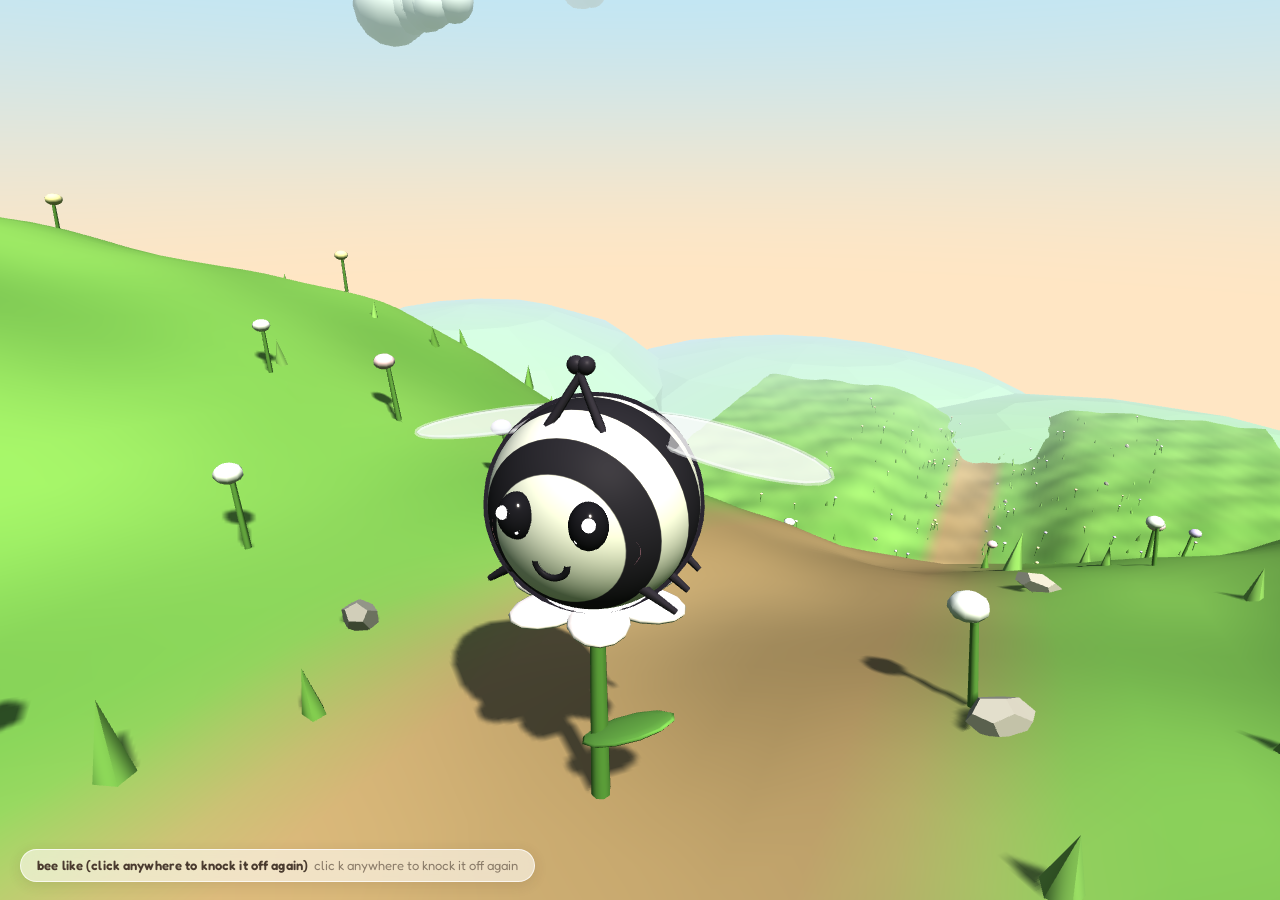
==== commit 20a4ae4a: "minor changes" ====
--- a/mohnatka.html
+++ b/mohnatka.html
@@ -2,6 +2,7 @@
 <html lang="en">
 <head>
 <meta charset="utf-8">
+<meta name="robots" content="noindex, nofollow, noarchive">
 <meta name="viewport" content="width=device-width,initial-scale=1">
 <title>Rolling Bumblebee</title>
 <link rel="stylesheet" href="https://fonts.googleapis.com/css2?family=Fredoka:wght@400;600&display=swap">
@@ -41,7 +42,7 @@
 
 <div id="stage"></div>
 <div id="fade"></div>
-<div id="caption"><b>01 · rolling bumblebee</b> &nbsp;<span>click anywhere to knock it off again</span></div>
+<div id="caption"><b>bee like (click anywhere to knock it off again) </b> &nbsp;<span>clic  k anywhere to knock it off again</span></div>
 
 <script>/**
  * @license
